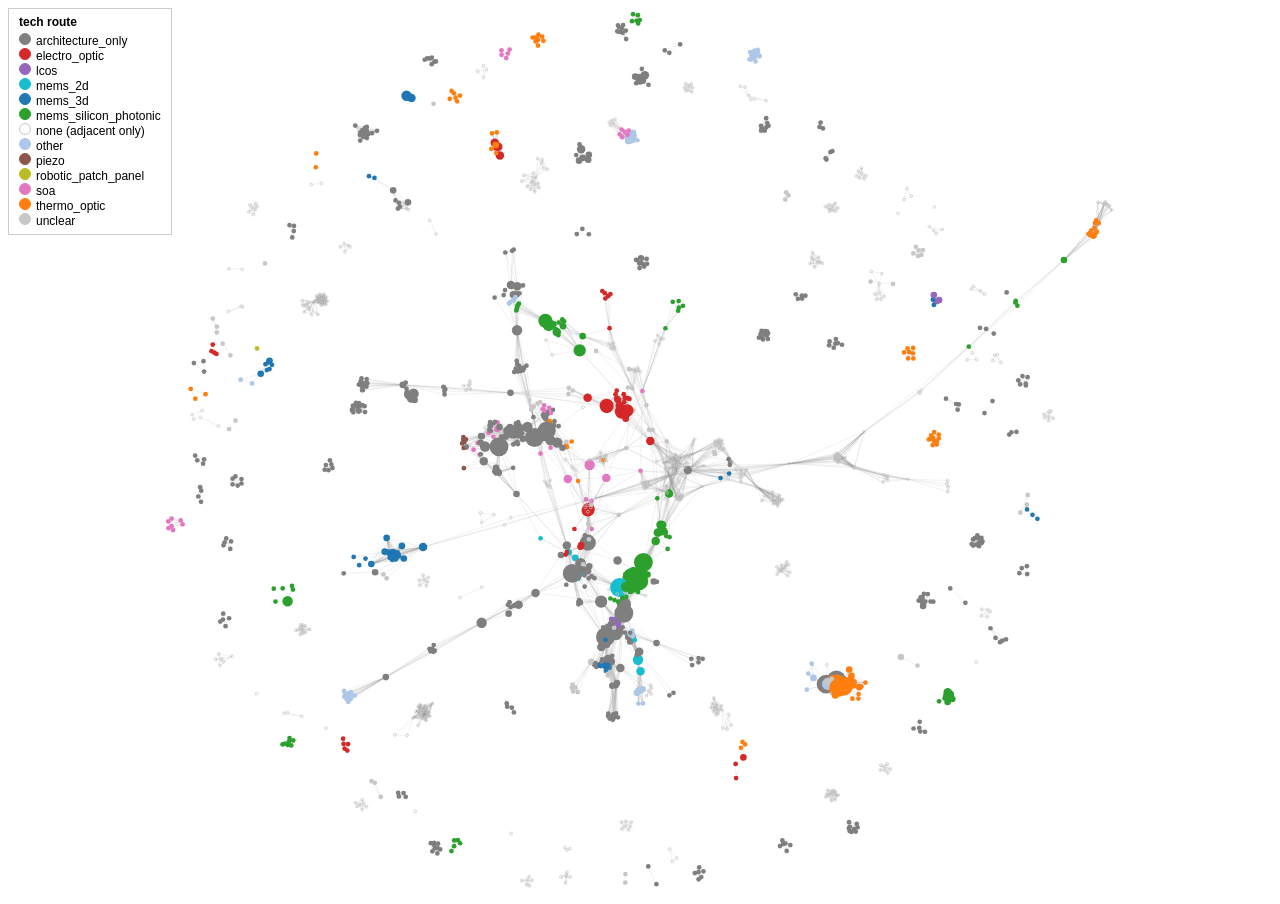
==== graphs/coauthor.html @ 81724172 "run1: full pipeline run, stages 0-8, as produced Includes the Gate C round 2 matrix whose category c" ====
<!doctype html><html><head><meta charset="utf-8"><title>OCS co-authorship network (extended set)</title><style>html,body{height:100%;margin:0;font-family:sans-serif}#legend{position:fixed;top:8px;left:8px;background:#fff;padding:6px 10px;border:1px solid #ccc;font-size:12px;max-height:90vh;overflow:auto;z-index:1}</style></head><body><div id="legend"><div style="font-weight:bold;margin-bottom:4px">tech route</div><div style="white-space:nowrap"><span style="display:inline-block;width:10px;height:10px;border-radius:50%;background:#7f7f7f;border:1.5px solid #7f7f7f;margin-right:5px"></span>architecture_only</div><div style="white-space:nowrap"><span style="display:inline-block;width:10px;height:10px;border-radius:50%;background:#d62728;border:1.5px solid #d62728;margin-right:5px"></span>electro_optic</div><div style="white-space:nowrap"><span style="display:inline-block;width:10px;height:10px;border-radius:50%;background:#9467bd;border:1.5px solid #9467bd;margin-right:5px"></span>lcos</div><div style="white-space:nowrap"><span style="display:inline-block;width:10px;height:10px;border-radius:50%;background:#17becf;border:1.5px solid #17becf;margin-right:5px"></span>mems_2d</div><div style="white-space:nowrap"><span style="display:inline-block;width:10px;height:10px;border-radius:50%;background:#1f77b4;border:1.5px solid #1f77b4;margin-right:5px"></span>mems_3d</div><div style="white-space:nowrap"><span style="display:inline-block;width:10px;height:10px;border-radius:50%;background:#2ca02c;border:1.5px solid #2ca02c;margin-right:5px"></span>mems_silicon_photonic</div><div style="white-space:nowrap"><span style="display:inline-block;width:10px;height:10px;border-radius:50%;border:1.5px solid #c7c7c7;background:none;margin-right:5px"></span>none (adjacent only)</div><div style="white-space:nowrap"><span style="display:inline-block;width:10px;height:10px;border-radius:50%;background:#aec7e8;border:1.5px solid #aec7e8;margin-right:5px"></span>other</div><div style="white-space:nowrap"><span style="display:inline-block;width:10px;height:10px;border-radius:50%;background:#8c564b;border:1.5px solid #8c564b;margin-right:5px"></span>piezo</div><div style="white-space:nowrap"><span style="display:inline-block;width:10px;height:10px;border-radius:50%;background:#bcbd22;border:1.5px solid #bcbd22;margin-right:5px"></span>robotic_patch_panel</div><div style="white-space:nowrap"><span style="display:inline-block;width:10px;height:10px;border-radius:50%;background:#e377c2;border:1.5px solid #e377c2;margin-right:5px"></span>soa</div><div style="white-space:nowrap"><span style="display:inline-block;width:10px;height:10px;border-radius:50%;background:#ff7f0e;border:1.5px solid #ff7f0e;margin-right:5px"></span>thermo_optic</div><div style="white-space:nowrap"><span style="display:inline-block;width:10px;height:10px;border-radius:50%;background:#c7c7c7;border:1.5px solid #c7c7c7;margin-right:5px"></span>unclear</div></div><div style="height:100%;width:100%"><svg xmlns="http://www.w3.org/2000/svg" viewBox="0 0 2060.0 1908.0" width="100%" height="100%" preserveAspectRatio="xMidYMid meet"><style>.n-mems_3d{fill:#1f77b4}.h-mems_3d{fill:none;stroke:#1f77b4;stroke-width:1.5}.n-mems_2d{fill:#17becf}.h-mems_2d{fill:none;stroke:#17becf;stroke-width:1.5}.n-mems_silicon_photonic{fill:#2ca02c}.h-mems_silicon_photonic{fill:none;stroke:#2ca02c;stroke-width:1.5}.n-lcos{fill:#9467bd}.h-lcos{fill:none;stroke:#9467bd;stroke-width:1.5}.n-piezo{fill:#8c564b}.h-piezo{fill:none;stroke:#8c564b;stroke-width:1.5}.n-thermo_optic{fill:#ff7f0e}.h-thermo_optic{fill:none;stroke:#ff7f0e;stroke-width:1.5}.n-electro_optic{fill:#d62728}.h-electro_optic{fill:none;stroke:#d62728;stroke-width:1.5}.n-soa{fill:#e377c2}.h-soa{fill:none;stroke:#e377c2;stroke-width:1.5}.n-robotic_patch_panel{fill:#bcbd22}.h-robotic_patch_panel{fill:none;stroke:#bcbd22;stroke-width:1.5}.n-architecture_only{fill:#7f7f7f}.h-architecture_only{fill:none;stroke:#7f7f7f;stroke-width:1.5}.n-other{fill:#aec7e8}.h-other{fill:none;stroke:#aec7e8;stroke-width:1.5}.n-unclear{fill:#c7c7c7}.h-unclear{fill:none;stroke:#c7c7c7;stroke-width:1.5}.n-none{fill:#c7c7c7}.h-none{fill:none;stroke:#c7c7c7;stroke-width:1.5} circle:hover{stroke:#000;stroke-width:1.5}</style><path d="M1012.9,1224.1L1027.7,1231.6M1012.9,1224.1L1017.6,1222.6M1012.9,1224.1L986.7,1245.5M1012.9,1224.1L1008.2,1222.6M1012.9,1224.1L1037.2,1192.1M1012.9,1224.1L1031.1,1214.9M1012.9,1224.1L1009.6,1253.0M1012.9,1224.1L995.8,1300.1M1012.9,1224.1L1026.0,1228.1M1012.9,1224.1L1020.5,1231.9M1012.9,1224.1L1022.0,1236.9M1012.9,1224.1L1063.3,1146.9M1012.9,1224.1L1038.6,1237.0M1012.9,1224.1L996.0,1281.8M1012.9,1224.1L1031.3,1235.8M1012.9,1224.1L1030.4,1225.5M1012.9,1224.1L1045.9,1217.8M1012.9,1224.1L1033.3,1219.5M1012.9,1224.1L1015.3,1206.7M1012.9,1224.1L1034.6,1222.3M1017.6,1222.6L1027.7,1231.6M1017.6,1222.6L986.7,1245.5M1017.6,1222.6L1008.2,1222.6M1017.6,1222.6L1037.2,1192.1M1017.6,1222.6L1031.1,1214.9M1017.6,1222.6L1009.6,1253.0M1017.6,1222.6L995.8,1300.1M1017.6,1222.6L1026.0,1228.1M1017.6,1222.6L1020.5,1231.9M1017.6,1222.6L1022.0,1236.9M1017.6,1222.6L1063.3,1146.9M1017.6,1222.6L1038.6,1237.0M1017.6,1222.6L996.0,1281.8M1017.6,1222.6L1031.3,1235.8M1017.6,1222.6L1030.4,1225.5M1017.6,1222.6L1041.3,1215.0M1017.6,1222.6L1016.5,1239.7M1017.6,1222.6L1033.3,1219.5M1017.6,1222.6L1024.6,1229.8M1017.6,1222.6L1034.6,1222.3M1017.6,1222.6L1000.7,1243.9M1017.6,1222.6L1026.0,1255.0M1017.6,1222.6L1045.9,1217.8M1017.6,1222.6L999.0,1217.5M1017.6,1222.6L1015.3,1206.7M1008.2,1222.6L1027.7,1231.6M1008.2,1222.6L986.7,1245.5M1027.7,1231.6L986.7,1245.5M1027.7,1231.6L1037.2,1192.1M1027.7,1231.6L1031.1,1214.9M1027.7,1231.6L995.8,1300.1M1027.7,1231.6L1026.0,1228.1M1027.7,1231.6L1020.5,1231.9M1027.7,1231.6L1022.0,1236.9M1027.7,1231.6L1063.3,1146.9M1027.7,1231.6L1038.6,1237.0M1027.7,1231.6L996.0,1281.8M1027.7,1231.6L1031.3,1235.8M1027.7,1231.6L1030.4,1225.5M1027.7,1231.6L1033.3,1219.5M1027.7,1231.6L1024.6,1229.8M1027.7,1231.6L1016.5,1239.7M1027.7,1231.6L1034.6,1222.3M1027.7,1231.6L1000.7,1243.9M1027.7,1231.6L1045.9,1217.8M1027.7,1231.6L999.0,1217.5M1027.7,1231.6L1015.3,1206.7M986.7,1245.5L913.6,1207.8M986.7,1245.5L904.6,1218.5M986.7,1245.5L892.8,1182.3M986.7,1245.5L908.3,1203.4M986.7,1245.5L905.6,1205.5M986.7,1245.5L903.9,1198.9M986.7,1245.5L902.3,1213.9M986.7,1245.5L898.9,1227.5M986.7,1245.5L910.0,1215.7M986.7,1245.5L906.8,1211.4M986.7,1245.5L905.4,1214.1M986.7,1245.5L908.7,1208.5M986.7,1245.5L878.7,1170.8M986.7,1245.5L914.2,1212.2M986.7,1245.5L1037.2,1192.1M986.7,1245.5L1031.1,1214.9M986.7,1245.5L1009.6,1253.0M986.7,1245.5L964.1,1249.4M986.7,1245.5L1000.8,1257.3M986.7,1245.5L1001.0,1255.2M986.7,1245.5L996.4,1253.8M986.7,1245.5L995.4,1243.0M986.7,1245.5L977.7,1320.5M986.7,1245.5L926.6,1403.1M986.7,1245.5L998.2,1256.4M986.7,1245.5L1042.0,1262.8M986.7,1245.5L995.8,1300.1M986.7,1245.5L1026.0,1228.1M986.7,1245.5L1020.5,1231.9M986.7,1245.5L1022.0,1236.9M986.7,1245.5L1063.3,1146.9M986.7,1245.5L1038.6,1237.0M986.7,1245.5L996.0,1281.8M986.7,1245.5L1031.3,1235.8M986.7,1245.5L1025.7,1398.6M986.7,1245.5L1031.1,1422.9M986.7,1245.5L1019.2,1356.9M986.7,1245.5L1030.4,1225.5M986.7,1245.5L1041.3,1215.0M986.7,1245.5L1016.5,1239.7M986.7,1245.5L1033.3,1219.5M986.7,1245.5L1024.6,1229.8M986.7,1245.5L1034.6,1222.3M986.7,1245.5L1000.7,1243.9M986.7,1245.5L1026.0,1255.0M986.7,1245.5L1045.9,1217.8M986.7,1245.5L999.0,1217.5M986.7,1245.5L1015.3,1206.7M986.7,1245.5L982.0,1259.0M986.7,1245.5L1001.0,1265.5M986.7,1245.5L992.5,1267.7M986.7,1245.5L983.7,1275.6M986.7,1245.5L967.2,1268.8M986.7,1245.5L975.8,1272.2M694.8,1244.9L648.2,1267.1M186.9,571.0L158.4,570.1M919.0,843.4L980.7,828.3M919.0,843.4L986.9,860.0M919.0,843.4L978.0,835.8M919.0,843.4L981.4,845.3M919.0,843.4L959.2,860.4M919.0,843.4L991.6,872.9M919.0,843.4L983.6,848.1M919.0,843.4L959.6,862.7M919.0,843.4L887.5,828.1M919.0,843.4L879.0,822.1M919.0,843.4L878.3,835.1M919.0,843.4L755.4,832.8M959.2,860.4L980.7,828.3M959.2,860.4L986.9,860.0M959.2,860.4L978.0,835.8M959.2,860.4L981.4,845.3M959.2,860.4L991.6,872.9M959.2,860.4L983.6,848.1M959.2,860.4L959.6,862.7M959.2,860.4L887.5,828.1M959.2,860.4L879.0,822.1M959.2,860.4L878.3,835.1M959.2,860.4L755.4,832.8M959.2,860.4L1003.3,869.9M959.2,860.4L1014.6,870.8M959.2,860.4L992.1,873.2M959.2,860.4L1051.9,935.1M959.2,860.4L999.8,887.7M959.2,860.4L998.0,881.1M959.2,860.4L1001.6,874.2M959.2,860.4L1000.0,862.9M959.2,860.4L1004.3,844.1M959.2,860.4L996.5,852.7M959.2,860.4L995.5,835.7M959.2,860.4L1001.5,843.6M959.2,860.4L997.5,843.6M959.2,860.4L1007.6,845.7M986.9,860.0L980.7,828.3M986.9,860.0L978.0,835.8M986.9,860.0L981.4,845.3M986.9,860.0L991.6,872.9M986.9,860.0L983.6,848.1M986.9,860.0L959.6,862.7M986.9,860.0L1003.3,869.9M986.9,860.0L1014.6,870.8M986.9,860.0L992.1,873.2M986.9,860.0L1051.9,935.1M986.9,860.0L999.8,887.7M986.9,860.0L998.0,881.1M986.9,860.0L1001.6,874.2M986.9,860.0L1004.3,844.1M986.9,860.0L996.5,852.7M986.9,860.0L995.5,835.7M986.9,860.0L1001.5,843.6M986.9,860.0L997.5,843.6M986.9,860.0L1007.6,845.7M981.4,845.3L980.7,828.3M981.4,845.3L978.0,835.8M981.4,845.3L991.6,872.9M981.4,845.3L983.6,848.1M981.4,845.3L959.6,862.7M981.4,845.3L1004.3,844.1M981.4,845.3L1003.3,869.9M981.4,845.3L996.5,852.7M981.4,845.3L995.5,835.7M981.4,845.3L1001.5,843.6M981.4,845.3L997.5,843.6M981.4,845.3L1007.6,845.7M981.4,845.3L1001.6,874.2M983.6,848.1L980.7,828.3M983.6,848.1L978.0,835.8M983.6,848.1L991.6,872.9M983.6,848.1L959.6,862.7M983.6,848.1L1004.3,844.1M983.6,848.1L1003.3,869.9M983.6,848.1L996.5,852.7M983.6,848.1L995.5,835.7M983.6,848.1L1001.5,843.6M983.6,848.1L997.5,843.6M983.6,848.1L1007.6,845.7M983.6,848.1L1001.6,874.2M980.7,828.3L978.0,835.8M980.7,828.3L991.6,872.9M980.7,828.3L959.6,862.7M978.0,835.8L991.6,872.9M978.0,835.8L959.6,862.7M991.6,872.9L959.6,862.7M991.6,872.9L1003.3,869.9M991.6,872.9L1014.6,870.8M991.6,872.9L992.1,873.2M991.6,872.9L1051.9,935.1M991.6,872.9L999.8,887.7M991.6,872.9L998.0,881.1M991.6,872.9L1001.6,874.2M991.6,872.9L1000.0,862.9M991.6,872.9L1004.4,821.5M991.6,872.9L1004.3,844.1M991.6,872.9L996.5,852.7M991.6,872.9L995.5,835.7M991.6,872.9L1001.5,843.6M991.6,872.9L997.5,843.6M991.6,872.9L1007.6,845.7M959.6,862.7L887.5,828.1M959.6,862.7L879.0,822.1M959.6,862.7L878.3,835.1M959.6,862.7L755.4,832.8M959.6,862.7L1003.3,869.9M959.6,862.7L1014.6,870.8M959.6,862.7L992.1,873.2M959.6,862.7L1051.9,935.1M959.6,862.7L999.8,887.7M959.6,862.7L998.0,881.1M959.6,862.7L1001.6,874.2M959.6,862.7L1000.0,862.9M959.6,862.7L1004.3,844.1M959.6,862.7L996.5,852.7M959.6,862.7L995.5,835.7M959.6,862.7L1001.5,843.6M959.6,862.7L997.5,843.6M959.6,862.7L1007.6,845.7M584.1,467.1L597.7,496.2M906.8,1211.4L913.6,1207.8M906.8,1211.4L904.6,1218.5M906.8,1211.4L892.8,1182.3M906.8,1211.4L908.3,1203.4M906.8,1211.4L905.6,1205.5M906.8,1211.4L903.9,1198.9M906.8,1211.4L902.3,1213.9M906.8,1211.4L898.9,1227.5M906.8,1211.4L910.0,1215.7M906.8,1211.4L905.4,1214.1M906.8,1211.4L908.7,1208.5M906.8,1211.4L878.7,1170.8M906.8,1211.4L914.2,1212.2M892.8,1182.3L913.6,1207.8M892.8,1182.3L904.6,1218.5M892.8,1182.3L908.3,1203.4M892.8,1182.3L905.6,1205.5M892.8,1182.3L903.9,1198.9M892.8,1182.3L902.3,1213.9M892.8,1182.3L898.9,1227.5M892.8,1182.3L910.0,1215.7M892.8,1182.3L905.4,1214.1M892.8,1182.3L908.7,1208.5M892.8,1182.3L878.7,1170.8M892.8,1182.3L914.2,1212.2M892.8,1182.3L768.2,1047.4M892.8,1182.3L819.2,1141.2M902.3,1213.9L913.6,1207.8M902.3,1213.9L904.6,1218.5M902.3,1213.9L908.3,1203.4M902.3,1213.9L905.6,1205.5M902.3,1213.9L903.9,1198.9M902.3,1213.9L898.9,1227.5M902.3,1213.9L910.0,1215.7M902.3,1213.9L905.4,1214.1M902.3,1213.9L908.7,1208.5M902.3,1213.9L878.7,1170.8M902.3,1213.9L914.2,1212.2M878.7,1170.8L913.6,1207.8M878.7,1170.8L904.6,1218.5M878.7,1170.8L908.3,1203.4M878.7,1170.8L905.6,1205.5M878.7,1170.8L903.9,1198.9M878.7,1170.8L898.9,1227.5M878.7,1170.8L910.0,1215.7M878.7,1170.8L905.4,1214.1M878.7,1170.8L908.7,1208.5M878.7,1170.8L914.2,1212.2M878.7,1170.8L768.2,1047.4M878.7,1170.8L819.2,1141.2M905.4,1214.1L913.6,1207.8M905.4,1214.1L904.6,1218.5M905.4,1214.1L908.3,1203.4M905.4,1214.1L905.6,1205.5M905.4,1214.1L903.9,1198.9M905.4,1214.1L898.9,1227.5M905.4,1214.1L910.0,1215.7M905.4,1214.1L908.7,1208.5M905.4,1214.1L914.2,1212.2M908.7,1208.5L913.6,1207.8M908.7,1208.5L904.6,1218.5M908.7,1208.5L908.3,1203.4M908.7,1208.5L905.6,1205.5M908.7,1208.5L903.9,1198.9M908.7,1208.5L898.9,1227.5M908.7,1208.5L910.0,1215.7M908.7,1208.5L914.2,1212.2M905.6,1205.5L913.6,1207.8M905.6,1205.5L904.6,1218.5M905.6,1205.5L908.3,1203.4M905.6,1205.5L903.9,1198.9M905.6,1205.5L898.9,1227.5M905.6,1205.5L910.0,1215.7M905.6,1205.5L914.2,1212.2M908.3,1203.4L913.6,1207.8M908.3,1203.4L904.6,1218.5M908.3,1203.4L903.9,1198.9M908.3,1203.4L898.9,1227.5M908.3,1203.4L910.0,1215.7M908.3,1203.4L914.2,1212.2M904.6,1218.5L913.6,1207.8M904.6,1218.5L903.9,1198.9M904.6,1218.5L898.9,1227.5M904.6,1218.5L910.0,1215.7M904.6,1218.5L914.2,1212.2M898.9,1227.5L913.6,1207.8M898.9,1227.5L903.9,1198.9M898.9,1227.5L910.0,1215.7M898.9,1227.5L914.2,1212.2M910.0,1215.7L913.6,1207.8M910.0,1215.7L903.9,1198.9M910.0,1215.7L914.2,1212.2M913.6,1207.8L903.9,1198.9M913.6,1207.8L914.2,1212.2M903.9,1198.9L914.2,1212.2M1074.4,718.8L1035.1,828.9M1074.4,718.8L1079.6,718.0M1074.4,718.8L1061.5,723.3M1074.4,718.8L1070.1,729.7M1074.4,718.8L1083.9,695.9M1074.4,718.8L1067.3,710.4M1074.4,718.8L1074.2,717.0M1070.1,729.7L1035.1,828.9M1070.1,729.7L1079.6,718.0M1070.1,729.7L1061.5,723.3M1070.1,729.7L1083.9,695.9M1070.1,729.7L1067.3,710.4M1070.1,729.7L1074.2,717.0M1074.2,717.0L1035.1,828.9M1074.2,717.0L1079.6,718.0M1074.2,717.0L1061.5,723.3M1074.2,717.0L1083.9,695.9M1074.2,717.0L1067.3,710.4M1083.9,695.9L1035.1,828.9M1083.9,695.9L1079.6,718.0M1083.9,695.9L1061.5,723.3M1083.9,695.9L1067.3,710.4M1083.9,695.9L1112.5,652.0M1083.9,695.9L1099.4,639.9M1083.9,695.9L1121.1,648.3M1083.9,695.9L1112.0,638.1M1083.9,695.9L1110.8,658.7M1061.5,723.3L1035.1,828.9M1061.5,723.3L1079.6,718.0M1061.5,723.3L1067.3,710.4M1035.1,828.9L1079.6,718.0M1035.1,828.9L1067.3,710.4M1035.1,828.9L958.5,1013.1M1035.1,828.9L1031.2,998.2M1035.1,828.9L923.2,985.8M1079.6,718.0L1067.3,710.4M1037.2,1192.1L1031.1,1214.9M1037.2,1192.1L1009.6,1253.0M1037.2,1192.1L995.8,1300.1M1037.2,1192.1L1026.0,1228.1M1037.2,1192.1L1020.5,1231.9M1037.2,1192.1L1022.0,1236.9M1037.2,1192.1L1063.3,1146.9M1037.2,1192.1L1038.6,1237.0M1037.2,1192.1L996.0,1281.8M1037.2,1192.1L1031.3,1235.8M1037.2,1192.1L1030.4,1225.5M1037.2,1192.1L1088.6,1163.8M1037.2,1192.1L1060.5,1149.4M1037.2,1192.1L1067.8,1128.7M1037.2,1192.1L1077.1,1113.1M1037.2,1192.1L1073.5,1112.7M1037.2,1192.1L1091.5,1046.0M1037.2,1192.1L1066.7,1056.4M1037.2,1192.1L1076.3,1126.4M1037.2,1192.1L1045.9,1217.8M1037.2,1192.1L1033.3,1219.5M1037.2,1192.1L1015.3,1206.7M1037.2,1192.1L1034.6,1222.3M1037.2,1192.1L1080.7,1125.5M1037.2,1192.1L1084.9,1127.8M1037.2,1192.1L1071.3,1131.7M1037.2,1192.1L1092.8,1138.6M1037.2,1192.1L1085.6,1136.4M902.1,742.7L1017.9,868.5M902.1,742.7L1131.4,996.6M902.1,742.7L843.9,752.5M902.1,742.7L830.7,721.0M902.1,742.7L856.8,710.7M902.1,742.7L846.3,687.4M902.1,742.7L829.4,679.9M902.1,742.7L827.5,687.9M902.1,742.7L836.5,689.0M902.1,742.7L853.5,703.8M902.1,742.7L832.2,676.5M902.1,742.7L908.5,712.6M902.1,742.7L867.0,691.7M902.1,742.7L851.2,697.6M902.1,742.7L866.5,680.1M902.1,742.7L865.3,677.1M902.1,742.7L869.0,681.2M902.1,742.7L857.6,683.7M902.1,742.7L864.5,689.6M1017.9,868.5L1131.4,996.6M1131.4,996.6L1218.9,1004.0M1131.4,996.6L1200.7,1013.6M1131.4,996.6L1199.3,949.1M1131.4,996.6L1189.0,962.9M1131.4,996.6L1187.5,958.6M1131.4,996.6L1205.8,952.8M1131.4,996.6L1192.2,943.1M1131.4,996.6L1220.5,985.4M1131.4,996.6L1221.6,980.6M1131.4,996.6L1217.9,973.5M1131.4,996.6L1107.9,1058.4M1131.4,996.6L1098.0,1032.7M1131.4,996.6L1162.1,1031.4M1131.4,996.6L1085.5,994.5M1131.4,996.6L1111.7,1057.3M1131.4,996.6L1120.4,1052.8M1131.4,996.6L1107.9,1054.3M1131.4,996.6L1118.4,1051.3M1131.4,996.6L1106.6,1052.3M1131.4,996.6L1116.3,1059.7M1131.4,996.6L1063.3,1146.9M1131.4,996.6L1077.6,1040.4M1131.4,996.6L1087.1,993.3M1131.4,996.6L1118.1,1057.1M1131.4,996.6L1111.6,1059.5M1131.4,996.6L1108.1,1054.2M1131.4,996.6L1243.0,1013.1M1131.4,996.6L1233.2,995.3M1131.4,996.6L1244.6,998.3M1131.4,996.6L1345.8,983.1M1131.4,996.6L1245.6,1007.6M1131.4,996.6L1242.9,1003.6M1131.4,996.6L1198.7,940.3M1131.4,996.6L1204.6,940.8M1131.4,996.6L1201.3,945.0M1131.4,996.6L1189.1,941.7M1131.4,996.6L1224.9,977.9M1131.4,996.6L1204.0,933.5M1131.4,996.6L1141.4,962.4M1131.4,996.6L1196.3,935.0M1131.4,996.6L1191.5,934.6M1131.4,996.6L1198.0,931.2M1131.4,996.6L1190.0,936.3M1131.4,996.6L1194.1,943.3M1131.4,996.6L1200.5,942.3M1131.4,996.6L1188.7,937.1M1131.4,996.6L1250.7,1005.3M1131.4,996.6L1276.2,1030.5M1131.4,996.6L1278.9,1033.7M1131.4,996.6L1254.1,997.8M1131.4,996.6L1256.4,995.4M1131.4,996.6L1243.3,1021.3M1131.4,996.6L1275.6,1031.6M1131.4,996.6L1245.2,995.5M1131.4,996.6L1086.5,1031.7M1131.4,996.6L985.3,1091.5M1131.4,996.6L1083.1,1057.7M1131.4,996.6L1087.2,1044.9M1131.4,996.6L1091.5,1046.0M1131.4,996.6L1084.8,1038.7M253.6,1247.9L282.9,1274.7M282.9,1274.7L272.5,1247.3M282.9,1274.7L294.3,1249.9M282.9,1274.7L292.2,1242.2M282.9,1274.7L257.3,1275.3M862.5,1176.7L886.3,1215.6M862.5,1176.7L894.4,1210.9M862.5,1176.7L903.9,1159.1M862.5,1176.7L904.1,1194.1M862.5,1176.7L872.5,1175.7M862.5,1176.7L905.3,1155.4M862.5,1176.7L874.9,1170.4M894.4,1210.9L886.3,1215.6M886.3,1215.6L903.9,1159.1M886.3,1215.6L904.1,1194.1M886.3,1215.6L872.5,1175.7M886.3,1215.6L905.3,1155.4M886.3,1215.6L874.9,1170.4M886.3,1215.6L921.3,1226.0M886.3,1215.6L933.3,1225.7M886.3,1215.6L912.7,1243.6M886.3,1215.6L927.3,1221.4M886.3,1215.6L920.2,1110.2M886.3,1215.6L985.3,1091.5M886.3,1215.6L921.7,1143.4M886.3,1215.6L922.0,1113.9M886.3,1215.6L919.3,1150.4M886.3,1215.6L917.9,1209.2M886.3,1215.6L947.6,1275.3M886.3,1215.6L909.5,1196.2M886.3,1215.6L922.4,1200.4M886.3,1215.6L908.5,1208.6M886.3,1215.6L904.0,1208.7M886.3,1215.6L912.2,1219.7M886.3,1215.6L900.8,1224.1M886.3,1215.6L910.1,1208.0M886.3,1215.6L808.5,1257.1M886.3,1215.6L772.7,1281.9M886.3,1215.6L694.3,1320.3M886.3,1215.6L901.0,1272.0M886.3,1215.6L899.4,1281.1M886.3,1215.6L899.4,1275.7M886.3,1215.6L956.7,1350.5M886.3,1215.6L874.8,1156.7M886.3,1215.6L904.7,1278.3M886.3,1215.6L904.2,1275.4M886.3,1215.6L873.7,1239.7M1566.5,601.9L1518.8,596.9M1852.0,1049.3L1836.4,1086.8M1852.0,1049.3L1850.1,1069.8M1836.4,1086.8L1850.1,1069.8M411.1,1577.4L403.7,1587.0M411.1,1577.4L409.5,1591.1M411.1,1577.4L400.5,1566.0M411.1,1577.4L401.6,1577.2M403.7,1587.0L409.5,1591.1M403.7,1587.0L400.5,1566.0M403.7,1587.0L401.6,1577.2M409.5,1591.1L400.5,1566.0M409.5,1591.1L401.6,1577.2M400.5,1566.0L401.6,1577.2M741.0,625.6L743.9,614.9M741.0,625.6L721.7,630.9M741.0,625.6L769.3,700.2M743.9,614.9L721.7,630.9M743.9,614.9L769.3,700.2M721.7,630.9L769.3,700.2M769.3,700.2L769.8,606.9M769.3,700.2L756.4,604.2M769.3,700.2L770.2,623.1M769.3,700.2L760.5,624.9M769.3,700.2L762.1,624.0M769.3,700.2L774.5,621.8M769.3,700.2L768.1,624.3M769.3,700.2L765.5,607.9M769.3,700.2L781.9,605.2M769.3,700.2L777.2,783.3M769.3,700.2L768.6,765.1M769.3,700.2L783.8,780.1M769.3,700.2L771.0,787.7M769.3,700.2L804.0,884.4M769.3,700.2L763.4,788.5M769.3,700.2L782.5,784.5M769.3,700.2L774.4,785.4M769.3,700.2L766.5,781.6M769.3,700.2L774.1,776.4M769.3,700.2L789.3,775.2M769.3,700.2L782.2,782.1M769.3,700.2L782.7,780.0M769.3,700.2L777.6,786.4M769.3,700.2L769.8,772.4M1009.6,1253.0L964.1,1249.4M1009.6,1253.0L1000.8,1257.3M1009.6,1253.0L1001.0,1255.2M1009.6,1253.0L996.4,1253.8M1009.6,1253.0L995.4,1243.0M1009.6,1253.0L998.2,1256.4M1009.6,1253.0L1042.0,1262.8M1200.7,1013.6L1218.9,1004.0M878.3,835.1L887.5,828.1M878.3,835.1L879.0,822.1M878.3,835.1L755.4,832.8M755.4,832.8L887.5,828.1M755.4,832.8L879.0,822.1M755.4,832.8L613.2,820.4M755.4,832.8L615.7,836.3M755.4,832.8L615.4,829.0M755.4,832.8L617.1,825.0M755.4,832.8L527.1,816.0M755.4,832.8L614.4,821.2M879.0,822.1L887.5,828.1M1493.5,1471.3L1493.1,1480.9M1493.5,1471.3L1461.3,1454.9M1493.5,1471.3L1494.7,1456.8M1493.5,1471.3L1460.0,1448.1M1493.5,1471.3L1480.3,1481.3M1493.1,1480.9L1461.3,1454.9M1493.1,1480.9L1494.7,1456.8M1493.1,1480.9L1460.0,1448.1M1493.1,1480.9L1480.3,1481.3M1460.0,1448.1L1461.3,1454.9M1460.0,1448.1L1494.7,1456.8M1460.0,1448.1L1480.3,1481.3M1460.0,1448.1L1480.7,1446.3M1460.0,1448.1L1458.9,1449.1M1460.0,1448.1L1466.8,1446.7M1460.0,1448.1L1473.5,1419.3M1460.0,1448.1L1476.6,1440.2M1460.0,1448.1L1451.7,1454.2M1460.0,1448.1L1446.4,1441.4M1460.0,1448.1L1481.7,1453.1M1460.0,1448.1L1478.2,1432.6M1460.0,1448.1L1482.8,1446.3M1460.0,1448.1L1499.5,1455.6M1460.0,1448.1L1480.7,1445.5M1460.0,1448.1L1442.7,1450.7M1460.0,1448.1L1447.0,1446.7M1460.0,1448.1L1437.2,1470.2M1460.0,1448.1L1450.1,1458.3M1460.0,1448.1L1453.4,1465.7M1460.0,1448.1L1440.1,1468.2M1460.0,1448.1L1449.4,1442.8M1460.0,1448.1L1458.7,1438.2M1460.0,1448.1L1444.7,1464.7M1460.0,1448.1L1448.0,1439.2M1460.0,1448.1L1445.0,1455.5M1460.0,1448.1L1443.7,1457.9M1461.3,1454.9L1494.7,1456.8M1461.3,1454.9L1480.3,1481.3M1461.3,1454.9L1508.0,1447.0M1461.3,1454.9L1480.7,1446.3M1461.3,1454.9L1466.8,1446.7M1461.3,1454.9L1473.5,1419.3M1461.3,1454.9L1476.6,1440.2M1461.3,1454.9L1481.7,1453.1M1461.3,1454.9L1478.2,1432.6M1461.3,1454.9L1482.8,1446.3M1461.3,1454.9L1480.7,1445.5M1461.3,1454.9L1458.9,1449.1M1461.3,1454.9L1451.7,1454.2M1461.3,1454.9L1446.4,1441.4M1461.3,1454.9L1499.5,1455.6M1461.3,1454.9L1442.7,1450.7M1461.3,1454.9L1447.0,1446.7M1461.3,1454.9L1427.5,1445.4M1461.3,1454.9L1424.7,1450.4M1461.3,1454.9L1428.6,1450.0M1461.3,1454.9L1436.4,1439.4M1461.3,1454.9L1437.2,1470.2M1461.3,1454.9L1450.1,1458.3M1461.3,1454.9L1453.4,1465.7M1461.3,1454.9L1440.1,1468.2M1461.3,1454.9L1449.4,1442.8M1461.3,1454.9L1458.7,1438.2M1461.3,1454.9L1444.7,1464.7M1461.3,1454.9L1448.0,1439.2M1461.3,1454.9L1445.0,1455.5M1461.3,1454.9L1443.7,1457.9M1480.3,1481.3L1494.7,1456.8M1494.7,1456.8L1508.0,1447.0M1494.7,1456.8L1480.7,1446.3M1494.7,1456.8L1466.8,1446.7M1494.7,1456.8L1473.5,1419.3M1494.7,1456.8L1476.6,1440.2M1494.7,1456.8L1481.7,1453.1M1494.7,1456.8L1478.2,1432.6M1494.7,1456.8L1482.8,1446.3M1494.7,1456.8L1480.7,1445.5M964.1,1249.4L1000.8,1257.3M964.1,1249.4L1001.0,1255.2M964.1,1249.4L996.4,1253.8M964.1,1249.4L995.4,1243.0M996.4,1253.8L1000.8,1257.3M996.4,1253.8L1001.0,1255.2M996.4,1253.8L995.4,1243.0M996.4,1253.8L998.2,1256.4M996.4,1253.8L1042.0,1262.8M1000.8,1257.3L1001.0,1255.2M1000.8,1257.3L995.4,1243.0M995.4,1243.0L1001.0,1255.2M995.4,1243.0L998.2,1256.4M995.4,1243.0L1042.0,1262.8M1001.0,1255.2L998.2,1256.4M1001.0,1255.2L1042.0,1262.8M755.6,907.9L708.7,917.8M755.6,907.9L728.0,909.2M755.6,907.9L728.1,895.6M755.6,907.9L719.1,925.9M755.6,907.9L754.4,905.1M755.6,907.9L773.9,900.6M755.6,907.9L776.2,915.2M755.6,907.9L776.0,910.6M755.6,907.9L782.1,906.2M755.6,907.9L771.9,894.8M755.6,907.9L770.9,904.5M755.6,907.9L769.2,912.7M755.6,907.9L768.7,899.9M755.6,907.9L769.1,907.6M755.6,907.9L763.9,920.7M755.6,907.9L750.9,913.8M755.6,907.9L767.0,897.6M755.6,907.9L773.9,906.9M755.6,907.9L780.5,908.5M755.6,907.9L773.0,922.7M755.6,907.9L806.4,927.5M755.6,907.9L779.3,904.8M755.6,907.9L780.2,918.9M755.6,907.9L759.0,920.5M755.6,907.9L776.7,904.2M755.6,907.9L764.7,910.7M755.6,907.9L769.7,918.2M755.6,907.9L766.3,903.7M708.7,917.8L728.0,909.2M708.7,917.8L728.1,895.6M708.7,917.8L719.1,925.9M708.7,917.8L754.4,905.1M754.4,905.1L728.0,909.2M754.4,905.1L728.1,895.6M754.4,905.1L719.1,925.9M754.4,905.1L773.9,900.6M754.4,905.1L776.2,915.2M754.4,905.1L776.0,910.6M754.4,905.1L782.1,906.2M754.4,905.1L771.9,894.8M754.4,905.1L770.9,904.5M754.4,905.1L769.2,912.7M754.4,905.1L768.7,899.9M754.4,905.1L769.1,907.6M754.4,905.1L763.9,920.7M754.4,905.1L750.9,913.8M754.4,905.1L767.0,897.6M754.4,905.1L773.9,906.9M754.4,905.1L780.5,908.5M754.4,905.1L773.0,922.7M754.4,905.1L806.4,927.5M754.4,905.1L779.3,904.8M754.4,905.1L780.2,918.9M754.4,905.1L759.0,920.5M754.4,905.1L776.7,904.2M754.4,905.1L764.7,910.7M754.4,905.1L769.7,918.2M754.4,905.1L766.3,903.7M719.1,925.9L728.0,909.2M719.1,925.9L728.1,895.6M728.0,909.2L728.1,895.6M919.3,1150.4L920.3,1081.6M919.3,1150.4L921.0,1078.9M919.3,1150.4L958.5,1013.1M919.3,1150.4L919.1,1082.1M919.3,1150.4L926.9,1069.9M919.3,1150.4L877.0,1015.5M919.3,1150.4L891.0,1121.5M919.3,1150.4L927.7,1121.5M919.3,1150.4L904.1,1194.1M919.3,1150.4L917.9,1209.2M919.3,1150.4L947.6,1275.3M919.3,1150.4L909.5,1196.2M919.3,1150.4L922.4,1200.4M919.3,1150.4L908.5,1208.6M919.3,1150.4L904.0,1208.7M919.3,1150.4L912.2,1219.7M919.3,1150.4L900.8,1224.1M919.3,1150.4L910.1,1208.0M877.0,1015.5L920.3,1081.6M877.0,1015.5L921.0,1078.9M877.0,1015.5L958.5,1013.1M877.0,1015.5L919.1,1082.1M877.0,1015.5L926.9,1069.9M877.0,1015.5L923.2,985.8M877.0,1015.5L952.3,975.2M877.0,1015.5L840.5,949.2M877.0,1015.5L854.7,938.4M877.0,1015.5L832.3,912.5M877.0,1015.5L806.4,927.5M877.0,1015.5L840.5,933.7M958.5,1013.1L920.3,1081.6M958.5,1013.1L921.0,1078.9M958.5,1013.1L919.1,1082.1M958.5,1013.1L926.9,1069.9M958.5,1013.1L1031.2,998.2M958.5,1013.1L923.2,985.8M958.5,1013.1L952.3,975.2M919.1,1082.1L920.3,1081.6M919.1,1082.1L921.0,1078.9M919.1,1082.1L926.9,1069.9M919.1,1082.1L891.0,1121.5M919.1,1082.1L915.5,1058.7M919.1,1082.1L923.2,985.8M919.1,1082.1L927.0,1061.9M919.1,1082.1L927.7,1121.5M920.3,1081.6L921.0,1078.9M920.3,1081.6L926.9,1069.9M920.3,1081.6L891.0,1121.5M920.3,1081.6L915.5,1058.7M920.3,1081.6L923.2,985.8M920.3,1081.6L927.0,1061.9M920.3,1081.6L927.7,1121.5M921.0,1078.9L926.9,1069.9M921.0,1078.9L891.0,1121.5M921.0,1078.9L915.5,1058.7M921.0,1078.9L923.2,985.8M921.0,1078.9L927.0,1061.9M921.0,1078.9L927.7,1121.5M1031.2,998.2L923.2,985.8M1031.2,998.2L1107.6,1000.8M1031.2,998.2L1033.3,1022.9M1031.2,998.2L1049.0,1028.1M1031.2,998.2L1105.8,1004.8M1031.2,998.2L1077.6,1040.4M1031.2,998.2L936.4,1056.1M1031.2,998.2L1036.6,1032.0M1031.2,998.2L1044.8,1034.0M1031.2,998.2L1040.1,1036.7M1031.2,998.2L1037.4,1027.5M1031.2,998.2L1038.5,1024.6M1031.2,998.2L1042.3,1032.2M1031.2,998.2L1041.8,1020.4M1031.2,998.2L1048.9,1021.8M923.2,985.8L952.3,975.2M923.2,985.8L915.5,1058.7M923.2,985.8L927.0,1061.9M923.2,985.8L854.7,938.4M923.2,985.8L806.4,927.5M923.2,985.8L874.0,936.9M923.2,985.8L865.8,949.3M1028.1,1464.9L1026.5,1464.4M1028.1,1464.9L1035.5,1461.2M1028.1,1464.9L1025.7,1398.6M1028.1,1464.9L1030.3,1461.6M1028.1,1464.9L1031.1,1422.9M1028.1,1464.9L1023.4,1468.6M1028.1,1464.9L1026.7,1491.4M1028.1,1464.9L1036.3,1491.3M1025.7,1398.6L1026.5,1464.4M1025.7,1398.6L1035.5,1461.2M1025.7,1398.6L1030.3,1461.6M1025.7,1398.6L1031.1,1422.9M1025.7,1398.6L1023.4,1468.6M1025.7,1398.6L1026.7,1491.4M1025.7,1398.6L1036.3,1491.3M1025.7,1398.6L1012.0,1339.7M1025.7,1398.6L1006.7,1342.5M1025.7,1398.6L1014.7,1349.6M1025.7,1398.6L1065.0,1363.4M1025.7,1398.6L1013.9,1336.7M1025.7,1398.6L947.6,1275.3M1025.7,1398.6L1012.0,1342.3M1025.7,1398.6L1015.0,1344.5M1025.7,1398.6L1009.1,1345.9M1025.7,1398.6L1019.2,1356.9M1026.7,1491.4L1026.5,1464.4M1026.7,1491.4L1035.5,1461.2M1026.7,1491.4L1030.3,1461.6M1026.7,1491.4L1031.1,1422.9M1026.7,1491.4L1023.4,1468.6M1026.5,1464.4L1035.5,1461.2M1026.5,1464.4L1030.3,1461.6M1026.5,1464.4L1031.1,1422.9M1026.5,1464.4L1023.4,1468.6M1026.5,1464.4L1036.3,1491.3M1030.3,1461.6L1035.5,1461.2M1030.3,1461.6L1031.1,1422.9M1030.3,1461.6L1023.4,1468.6M1030.3,1461.6L1036.3,1491.3M1031.1,1422.9L1035.5,1461.2M1031.1,1422.9L1023.4,1468.6M1031.1,1422.9L1036.3,1491.3M1031.1,1422.9L1019.2,1356.9M1023.4,1468.6L1035.5,1461.2M1023.4,1468.6L1036.3,1491.3M1035.5,1461.2L1036.3,1491.3M1091.5,1046.0L1096.8,1003.3M1091.5,1046.0L1113.0,1020.3M1091.5,1046.0L1107.6,1000.8M1091.5,1046.0L1112.0,1025.2M1091.5,1046.0L1141.4,989.5M1091.5,1046.0L1091.4,973.4M1091.5,1046.0L1105.5,966.3M1091.5,1046.0L1104.7,982.0M1091.5,1046.0L1099.7,990.8M1091.5,1046.0L1116.5,969.4M1091.5,1046.0L1101.3,980.3M1091.5,1046.0L1080.1,981.1M1091.5,1046.0L1102.3,969.8M1091.5,1046.0L1105.8,1004.8M1091.5,1046.0L1115.5,983.2M1091.5,1046.0L1109.3,986.8M1091.5,1046.0L1098.9,976.6M1091.5,1046.0L1110.9,974.2M1091.5,1046.0L1105.0,963.2M1091.5,1046.0L1110.0,984.2M1091.5,1046.0L1109.5,973.0M1091.5,1046.0L1110.6,970.3M1091.5,1046.0L1101.4,979.8M1091.5,1046.0L1051.9,935.1M1091.5,1046.0L1107.9,979.2M1091.5,1046.0L1141.4,962.4M1091.5,1046.0L1094.0,972.4M1091.5,1046.0L1106.5,966.2M1091.5,1046.0L1083.1,1057.7M1091.5,1046.0L1134.0,967.5M1091.5,1046.0L1152.6,990.5M1091.5,1046.0L1077.1,1113.1M1091.5,1046.0L1073.5,1112.7M1091.5,1046.0L1066.7,1056.4M1091.5,1046.0L1076.3,1126.4M1091.5,1046.0L1067.8,1128.7M1091.5,1046.0L1080.7,1125.5M1091.5,1046.0L1084.9,1127.8M1091.5,1046.0L1071.3,1131.7M1091.5,1046.0L1092.8,1138.6M1091.5,1046.0L1085.6,1136.4M1091.5,1046.0L1086.5,1031.7M1091.5,1046.0L985.3,1091.5M1091.5,1046.0L1087.2,1044.9M1091.5,1046.0L1084.8,1038.7M1096.8,1003.3L1113.0,1020.3M1113.0,1020.3L1107.6,1000.8M1113.0,1020.3L1141.4,989.5M1033.3,1022.9L1107.6,1000.8M1033.3,1022.9L1049.0,1028.1M1033.3,1022.9L1105.8,1004.8M1033.3,1022.9L1077.6,1040.4M1033.3,1022.9L936.4,1056.1M1033.3,1022.9L1036.6,1032.0M1033.3,1022.9L1044.8,1034.0M1033.3,1022.9L1040.1,1036.7M1033.3,1022.9L1037.4,1027.5M1033.3,1022.9L1038.5,1024.6M1033.3,1022.9L1042.3,1032.2M1033.3,1022.9L1041.8,1020.4M1033.3,1022.9L1048.9,1021.8M1036.6,1032.0L1107.6,1000.8M1036.6,1032.0L1049.0,1028.1M1036.6,1032.0L1105.8,1004.8M1036.6,1032.0L1077.6,1040.4M1036.6,1032.0L936.4,1056.1M1036.6,1032.0L1044.8,1034.0M1036.6,1032.0L1040.1,1036.7M1036.6,1032.0L1037.4,1027.5M1036.6,1032.0L1038.5,1024.6M1036.6,1032.0L1042.3,1032.2M1036.6,1032.0L1041.8,1020.4M1036.6,1032.0L1048.9,1021.8M1044.8,1034.0L1107.6,1000.8M1044.8,1034.0L1049.0,1028.1M1044.8,1034.0L1105.8,1004.8M1044.8,1034.0L1077.6,1040.4M1044.8,1034.0L936.4,1056.1M1044.8,1034.0L1040.1,1036.7M1044.8,1034.0L1037.4,1027.5M1044.8,1034.0L1038.5,1024.6M1044.8,1034.0L1042.3,1032.2M1044.8,1034.0L1041.8,1020.4M1044.8,1034.0L1048.9,1021.8M1040.1,1036.7L1107.6,1000.8M1040.1,1036.7L1049.0,1028.1M1040.1,1036.7L1105.8,1004.8M1040.1,1036.7L1077.6,1040.4M1040.1,1036.7L936.4,1056.1M1040.1,1036.7L1037.4,1027.5M1040.1,1036.7L1038.5,1024.6M1040.1,1036.7L1042.3,1032.2M1040.1,1036.7L1041.8,1020.4M1040.1,1036.7L1048.9,1021.8M936.4,1056.1L1107.6,1000.8M936.4,1056.1L1049.0,1028.1M936.4,1056.1L1105.8,1004.8M936.4,1056.1L1077.6,1040.4M936.4,1056.1L1037.4,1027.5M936.4,1056.1L1038.5,1024.6M936.4,1056.1L1042.3,1032.2M936.4,1056.1L1041.8,1020.4M936.4,1056.1L1048.9,1021.8M936.4,1056.1L756.1,1097.5M936.4,1056.1L570.1,1159.7M936.4,1056.1L742.7,1113.0M1042.3,1032.2L1107.6,1000.8M1042.3,1032.2L1049.0,1028.1M1042.3,1032.2L1105.8,1004.8M1042.3,1032.2L1077.6,1040.4M1042.3,1032.2L1037.4,1027.5M1042.3,1032.2L1038.5,1024.6M1042.3,1032.2L1041.8,1020.4M1042.3,1032.2L1048.9,1021.8M1077.6,1040.4L1107.6,1000.8M1077.6,1040.4L1049.0,1028.1M1077.6,1040.4L1105.8,1004.8M1077.6,1040.4L1037.4,1027.5M1077.6,1040.4L1038.5,1024.6M1077.6,1040.4L1041.8,1020.4M1077.6,1040.4L1048.9,1021.8M1077.6,1040.4L1107.9,1058.4M1077.6,1040.4L1098.0,1032.7M1077.6,1040.4L1162.1,1031.4M1077.6,1040.4L1085.5,994.5M1077.6,1040.4L1111.7,1057.3M1077.6,1040.4L1120.4,1052.8M1077.6,1040.4L1107.9,1054.3M1077.6,1040.4L1118.4,1051.3M1077.6,1040.4L1106.6,1052.3M1077.6,1040.4L1116.3,1059.7M1077.6,1040.4L1063.3,1146.9M1077.6,1040.4L1087.1,993.3M1077.6,1040.4L1118.1,1057.1M1077.6,1040.4L1111.6,1059.5M1077.6,1040.4L1108.1,1054.2M1048.9,1021.8L1107.6,1000.8M1048.9,1021.8L1049.0,1028.1M1048.9,1021.8L1105.8,1004.8M1048.9,1021.8L1037.4,1027.5M1048.9,1021.8L1038.5,1024.6M1048.9,1021.8L1041.8,1020.4M1038.5,1024.6L1107.6,1000.8M1038.5,1024.6L1049.0,1028.1M1038.5,1024.6L1105.8,1004.8M1038.5,1024.6L1037.4,1027.5M1038.5,1024.6L1041.8,1020.4M1041.8,1020.4L1107.6,1000.8M1041.8,1020.4L1049.0,1028.1M1041.8,1020.4L1105.8,1004.8M1041.8,1020.4L1037.4,1027.5M1037.4,1027.5L1107.6,1000.8M1037.4,1027.5L1049.0,1028.1M1037.4,1027.5L1105.8,1004.8M1049.0,1028.1L1107.6,1000.8M1049.0,1028.1L1105.8,1004.8M1107.6,1000.8L1105.8,1004.8M1107.6,1000.8L1112.0,1025.2M1107.6,1000.8L1165.9,987.6M1107.6,1000.8L1345.8,983.1M1107.6,1000.8L1210.1,1000.8M1107.6,1000.8L1217.0,1011.7M1107.6,1000.8L1141.4,989.5M1107.6,1000.8L1091.4,973.4M1107.6,1000.8L1105.5,966.3M1107.6,1000.8L1104.7,982.0M1107.6,1000.8L1099.7,990.8M1107.6,1000.8L1116.5,969.4M1107.6,1000.8L1101.3,980.3M1107.6,1000.8L1080.1,981.1M1107.6,1000.8L1102.3,969.8M1107.6,1000.8L1115.5,983.2M1107.6,1000.8L1109.3,986.8M1107.6,1000.8L1098.9,976.6M1107.6,1000.8L1110.9,974.2M1107.6,1000.8L1105.0,963.2M1107.6,1000.8L1110.0,984.2M1107.6,1000.8L1109.5,973.0M1107.6,1000.8L1110.6,970.3M1107.6,1000.8L1101.4,979.8M1107.6,1000.8L1051.9,935.1M1107.6,1000.8L1107.9,979.2M1107.6,1000.8L1141.4,962.4M1107.6,1000.8L1094.0,972.4M1107.6,1000.8L1106.5,966.2M1107.6,1000.8L1141.2,942.7M1107.6,1000.8L1145.8,930.7M1107.6,1000.8L1142.7,936.3M1107.6,1000.8L1134.0,967.5M1105.8,1004.8L1165.9,987.6M1105.8,1004.8L1345.8,983.1M1105.8,1004.8L1210.1,1000.8M1105.8,1004.8L1217.0,1011.7M1105.8,1004.8L1091.4,973.4M1105.8,1004.8L1105.5,966.3M1105.8,1004.8L1104.7,982.0M1105.8,1004.8L1099.7,990.8M1105.8,1004.8L1116.5,969.4M1105.8,1004.8L1101.3,980.3M1105.8,1004.8L1080.1,981.1M1105.8,1004.8L1102.3,969.8M1105.8,1004.8L1115.5,983.2M1105.8,1004.8L1109.3,986.8M1105.8,1004.8L1098.9,976.6M1105.8,1004.8L1110.9,974.2M1105.8,1004.8L1105.0,963.2M1105.8,1004.8L1110.0,984.2M1105.8,1004.8L1109.5,973.0M1105.8,1004.8L1110.6,970.3M1105.8,1004.8L1101.4,979.8M1105.8,1004.8L1051.9,935.1M1105.8,1004.8L1107.9,979.2M1105.8,1004.8L1141.4,962.4M1105.8,1004.8L1094.0,972.4M1105.8,1004.8L1106.5,966.2M1094.3,966.8L1086.2,968.7M1094.3,966.8L1064.5,978.6M1094.3,966.8L1066.7,1056.4M1094.3,966.8L1051.9,935.1M1094.3,966.8L1107.8,968.2M1094.3,966.8L1100.1,978.3M1066.7,1056.4L1086.2,968.7M1066.7,1056.4L1064.5,978.6M1066.7,1056.4L1051.9,935.1M1066.7,1056.4L1107.8,968.2M1066.7,1056.4L1100.1,978.3M1066.7,1056.4L1077.1,1113.1M1066.7,1056.4L1073.5,1112.7M1066.7,1056.4L1076.3,1126.4M1066.7,1056.4L1067.8,1128.7M1086.2,968.7L1064.5,978.6M1086.2,968.7L1051.9,935.1M1086.2,968.7L1107.8,968.2M1086.2,968.7L1100.1,978.3M1064.5,978.6L1051.9,935.1M1064.5,978.6L1107.8,968.2M1064.5,978.6L1100.1,978.3M1107.8,968.2L1051.9,935.1M1107.8,968.2L1100.1,978.3M1100.1,978.3L1051.9,935.1M1051.9,935.1L1003.3,869.9M1051.9,935.1L1014.6,870.8M1051.9,935.1L992.1,873.2M1051.9,935.1L999.8,887.7M1051.9,935.1L998.0,881.1M1051.9,935.1L1001.6,874.2M1051.9,935.1L1000.0,862.9M1051.9,935.1L1091.4,973.4M1051.9,935.1L1105.5,966.3M1051.9,935.1L1104.7,982.0M1051.9,935.1L1099.7,990.8M1051.9,935.1L1116.5,969.4M1051.9,935.1L1101.3,980.3M1051.9,935.1L1080.1,981.1M1051.9,935.1L1102.3,969.8M1051.9,935.1L1115.5,983.2M1051.9,935.1L1109.3,986.8M1051.9,935.1L1098.9,976.6M1051.9,935.1L1110.9,974.2M1051.9,935.1L1105.0,963.2M1051.9,935.1L1110.0,984.2M1051.9,935.1L1109.5,973.0M1051.9,935.1L1110.6,970.3M1051.9,935.1L1101.4,979.8M1051.9,935.1L1107.9,979.2M1051.9,935.1L1141.4,962.4M1051.9,935.1L1094.0,972.4M1051.9,935.1L1106.5,966.2M1426.6,1438.1L1425.8,1409.1M1426.6,1438.1L1446.4,1441.4M1426.6,1438.1L1432.3,1455.6M1425.8,1409.1L1446.4,1441.4M1446.4,1441.4L1480.7,1446.3M1446.4,1441.4L1458.9,1449.1M1446.4,1441.4L1466.8,1446.7M1446.4,1441.4L1473.5,1419.3M1446.4,1441.4L1476.6,1440.2M1446.4,1441.4L1451.7,1454.2M1446.4,1441.4L1481.7,1453.1M1446.4,1441.4L1478.2,1432.6M1446.4,1441.4L1482.8,1446.3M1446.4,1441.4L1499.5,1455.6M1446.4,1441.4L1480.7,1445.5M1446.4,1441.4L1442.7,1450.7M1446.4,1441.4L1447.0,1446.7M1446.4,1441.4L1432.3,1455.6M1446.4,1441.4L1427.5,1445.4M1446.4,1441.4L1424.7,1450.4M1446.4,1441.4L1428.6,1450.0M1446.4,1441.4L1436.4,1439.4M1446.4,1441.4L1437.2,1470.2M1446.4,1441.4L1450.1,1458.3M1446.4,1441.4L1443.9,1474.5M1446.4,1441.4L1453.4,1465.7M1446.4,1441.4L1440.1,1468.2M1446.4,1441.4L1449.4,1442.8M1446.4,1441.4L1458.7,1438.2M1446.4,1441.4L1444.7,1464.7M1446.4,1441.4L1448.0,1439.2M1446.4,1441.4L1445.0,1455.5M1446.4,1441.4L1443.7,1457.9M1001.6,874.2L1003.3,869.9M1001.6,874.2L1014.6,870.8M1001.6,874.2L992.1,873.2M1001.6,874.2L999.8,887.7M1001.6,874.2L998.0,881.1M1001.6,874.2L1000.0,862.9M1001.6,874.2L1004.3,844.1M1001.6,874.2L996.5,852.7M1001.6,874.2L995.5,835.7M1001.6,874.2L1001.5,843.6M1001.6,874.2L997.5,843.6M1001.6,874.2L1007.6,845.7M998.0,881.1L1003.3,869.9M998.0,881.1L1014.6,870.8M998.0,881.1L992.1,873.2M998.0,881.1L999.8,887.7M998.0,881.1L1000.0,862.9M1014.6,870.8L1003.3,869.9M1014.6,870.8L992.1,873.2M1014.6,870.8L999.8,887.7M992.1,873.2L1003.3,869.9M992.1,873.2L999.8,887.7M992.1,873.2L1000.0,862.9M999.8,887.7L1003.3,869.9M999.8,887.7L1000.0,862.9M1003.3,869.9L1000.0,862.9M1003.3,869.9L1004.4,821.5M1003.3,869.9L1004.3,844.1M1003.3,869.9L996.5,852.7M1003.3,869.9L995.5,835.7M1003.3,869.9L1001.5,843.6M1003.3,869.9L997.5,843.6M1003.3,869.9L1007.6,845.7M974.0,1325.3L995.8,1300.1M974.0,1325.3L968.8,1341.1M974.0,1325.3L968.7,1312.2M974.0,1325.3L956.7,1350.5M974.0,1325.3L975.7,1338.1M974.0,1325.3L977.7,1320.5M974.0,1325.3L996.0,1281.8M974.0,1325.3L975.0,1330.7M974.0,1325.3L974.3,1352.0M974.0,1325.3L979.8,1351.6M974.0,1325.3L983.4,1351.3M974.0,1325.3L993.1,1330.0M974.0,1325.3L971.7,1318.6M974.0,1325.3L971.6,1322.2M996.0,1281.8L995.8,1300.1M996.0,1281.8L968.8,1341.1M996.0,1281.8L968.7,1312.2M996.0,1281.8L956.7,1350.5M996.0,1281.8L975.7,1338.1M996.0,1281.8L977.7,1320.5M996.0,1281.8L975.0,1330.7M996.0,1281.8L993.1,1330.0M996.0,1281.8L971.7,1318.6M996.0,1281.8L971.6,1322.2M996.0,1281.8L953.4,1338.8M996.0,1281.8L960.1,1367.1M996.0,1281.8L959.2,1333.8M996.0,1281.8L952.0,1330.2M996.0,1281.8L961.9,1340.2M996.0,1281.8L960.8,1326.9M996.0,1281.8L1026.0,1228.1M996.0,1281.8L1020.5,1231.9M996.0,1281.8L1022.0,1236.9M996.0,1281.8L1063.3,1146.9M996.0,1281.8L1038.6,1237.0M996.0,1281.8L1031.3,1235.8M975.7,1338.1L995.8,1300.1M975.7,1338.1L968.8,1341.1M975.7,1338.1L968.7,1312.2M975.7,1338.1L956.7,1350.5M975.7,1338.1L977.7,1320.5M975.7,1338.1L975.0,1330.7M975.7,1338.1L974.3,1352.0M975.7,1338.1L979.8,1351.6M975.7,1338.1L983.4,1351.3M975.7,1338.1L993.1,1330.0M975.7,1338.1L971.7,1318.6M975.7,1338.1L971.6,1322.2M975.7,1338.1L953.4,1338.8M975.7,1338.1L960.1,1367.1M975.7,1338.1L959.2,1333.8M975.7,1338.1L952.0,1330.2M975.7,1338.1L961.9,1340.2M975.7,1338.1L960.8,1326.9M975.7,1338.1L956.8,1356.4M975.7,1338.1L948.1,1371.8M975.7,1338.1L933.6,1410.2M975.7,1338.1L937.5,1413.8M975.7,1338.1L936.0,1406.0M968.7,1312.2L995.8,1300.1M968.7,1312.2L968.8,1341.1M968.7,1312.2L956.7,1350.5M968.7,1312.2L977.7,1320.5M977.7,1320.5L995.8,1300.1M977.7,1320.5L968.8,1341.1M977.7,1320.5L956.7,1350.5M977.7,1320.5L975.0,1330.7M977.7,1320.5L926.6,1403.1M977.7,1320.5L948.1,1371.8M977.7,1320.5L956.8,1356.4M968.8,1341.1L995.8,1300.1M968.8,1341.1L956.7,1350.5M968.8,1341.1L975.0,1330.7M968.8,1341.1L974.3,1352.0M968.8,1341.1L979.8,1351.6M968.8,1341.1L983.4,1351.3M968.8,1341.1L993.1,1330.0M968.8,1341.1L971.7,1318.6M968.8,1341.1L971.6,1322.2M995.8,1300.1L956.7,1350.5M995.8,1300.1L975.0,1330.7M995.8,1300.1L974.3,1352.0M995.8,1300.1L979.8,1351.6M995.8,1300.1L983.4,1351.3M995.8,1300.1L993.1,1330.0M995.8,1300.1L971.7,1318.6M995.8,1300.1L971.6,1322.2M995.8,1300.1L953.4,1338.8M995.8,1300.1L960.1,1367.1M995.8,1300.1L959.2,1333.8M995.8,1300.1L952.0,1330.2M995.8,1300.1L961.9,1340.2M995.8,1300.1L960.8,1326.9M995.8,1300.1L956.8,1356.4M995.8,1300.1L948.1,1371.8M995.8,1300.1L1026.0,1228.1M995.8,1300.1L1020.5,1231.9M995.8,1300.1L1022.0,1236.9M995.8,1300.1L1063.3,1146.9M995.8,1300.1L1038.6,1237.0M995.8,1300.1L1031.3,1235.8M995.8,1300.1L961.8,1397.0M995.8,1300.1L960.8,1410.2M995.8,1300.1L963.5,1402.4M995.8,1300.1L949.4,1398.1M995.8,1300.1L981.2,1447.9M995.8,1300.1L988.4,1416.2M995.8,1300.1L971.2,1390.4M995.8,1300.1L968.3,1402.5M995.8,1300.1L960.9,1401.1M995.8,1300.1L971.3,1453.7M995.8,1300.1L948.5,1402.9M995.8,1300.1L978.3,1452.7M995.8,1300.1L959.4,1400.1M956.7,1350.5L975.0,1330.7M956.7,1350.5L974.3,1352.0M956.7,1350.5L979.8,1351.6M956.7,1350.5L983.4,1351.3M956.7,1350.5L993.1,1330.0M956.7,1350.5L971.7,1318.6M956.7,1350.5L971.6,1322.2M956.7,1350.5L901.0,1272.0M956.7,1350.5L899.4,1281.1M956.7,1350.5L899.4,1275.7M956.7,1350.5L947.6,1275.3M956.7,1350.5L874.8,1156.7M956.7,1350.5L904.7,1278.3M956.7,1350.5L904.2,1275.4M956.7,1350.5L961.8,1397.0M956.7,1350.5L960.8,1410.2M956.7,1350.5L963.5,1402.4M956.7,1350.5L988.4,1416.2M956.7,1350.5L965.5,1415.6M956.7,1350.5L968.3,1402.5M956.7,1350.5L960.9,1401.1M956.7,1350.5L957.6,1410.6M956.7,1350.5L946.4,1410.0M956.7,1350.5L959.4,1400.1M956.7,1350.5L957.0,1412.0M956.7,1350.5L960.9,1411.3M956.7,1350.5L957.6,1422.5M956.7,1350.5L961.3,1428.5M956.7,1350.5L962.4,1431.9M956.7,1350.5L949.4,1398.1M956.7,1350.5L981.2,1447.9M956.7,1350.5L971.2,1390.4M956.7,1350.5L971.3,1453.7M956.7,1350.5L948.5,1402.9M956.7,1350.5L978.3,1452.7M1242.2,183.2L1265.0,211.0M1242.2,183.2L1252.7,184.5M1252.7,184.5L1265.0,211.0M1187.5,958.6L1199.3,949.1M1187.5,958.6L1189.0,962.9M1187.5,958.6L1205.8,952.8M1187.5,958.6L1192.2,943.1M1199.3,949.1L1189.0,962.9M1199.3,949.1L1205.8,952.8M1199.3,949.1L1192.2,943.1M1189.0,962.9L1205.8,952.8M1189.0,962.9L1192.2,943.1M1192.2,943.1L1205.8,952.8M1165.9,987.6L1345.8,983.1M1165.9,987.6L1210.1,1000.8M1165.9,987.6L1217.0,1011.7M1165.9,987.6L1085.5,994.5M1165.9,987.6L1109.4,988.4M1165.9,987.6L1087.1,993.3M1165.9,987.6L1126.0,989.4M1165.9,987.6L1086.8,935.9M1165.9,987.6L1101.1,985.3M1165.9,987.6L1125.4,968.1M1165.9,987.6L1130.7,981.6M1345.8,983.1L1210.1,1000.8M1345.8,983.1L1217.0,1011.7M1345.8,983.1L1162.1,1031.4M1345.8,983.1L1243.0,1013.1M1345.8,983.1L1233.2,995.3M1345.8,983.1L1244.6,998.3M1345.8,983.1L1245.6,1007.6M1345.8,983.1L1242.9,1003.6M1345.8,983.1L1451.1,977.3M1345.8,983.1L1484.9,988.9M1345.8,983.1L1442.9,968.2M1345.8,983.1L1450.5,970.7M1345.8,983.1L1448.8,980.8M1345.8,983.1L1442.8,964.9M1345.8,983.1L1465.0,970.7M1345.8,983.1L1454.6,969.0M1345.8,983.1L1449.4,964.1M1345.8,983.1L1447.2,960.9M1345.8,983.1L1447.7,972.3M1345.8,983.1L1450.7,961.4M1345.8,983.1L1449.3,967.0M1345.8,983.1L1442.7,973.2M1345.8,983.1L1505.0,915.4M1345.8,983.1L1444.0,976.4M1345.8,983.1L1484.1,992.4M1345.8,983.1L1451.4,979.0M1345.8,983.1L1454.2,966.3M1345.8,983.1L1446.3,966.8M1345.8,983.1L1451.5,968.5M1217.0,1011.7L1210.1,1000.8M756.4,604.2L769.8,606.9M756.4,604.2L762.3,529.0M756.4,604.2L758.9,531.8M756.4,604.2L744.5,535.3M756.4,604.2L770.2,623.1M756.4,604.2L760.5,624.9M756.4,604.2L762.1,624.0M756.4,604.2L774.5,621.8M756.4,604.2L768.1,624.3M756.4,604.2L765.5,607.9M756.4,604.2L781.9,605.2M744.5,535.3L769.8,606.9M744.5,535.3L762.3,529.0M744.5,535.3L758.9,531.8M769.8,606.9L762.3,529.0M769.8,606.9L758.9,531.8M769.8,606.9L770.2,623.1M769.8,606.9L760.5,624.9M769.8,606.9L762.1,624.0M769.8,606.9L774.5,621.8M769.8,606.9L768.1,624.3M769.8,606.9L765.5,607.9M769.8,606.9L781.9,605.2M758.9,531.8L762.3,529.0M1466.8,1446.7L1508.0,1447.0M1466.8,1446.7L1480.7,1446.3M1466.8,1446.7L1473.5,1419.3M1466.8,1446.7L1476.6,1440.2M1466.8,1446.7L1481.7,1453.1M1466.8,1446.7L1478.2,1432.6M1466.8,1446.7L1482.8,1446.3M1466.8,1446.7L1480.7,1445.5M1466.8,1446.7L1458.9,1449.1M1466.8,1446.7L1451.7,1454.2M1466.8,1446.7L1499.5,1455.6M1466.8,1446.7L1453.4,1465.7M1466.8,1446.7L1442.7,1450.7M1466.8,1446.7L1440.1,1468.2M1466.8,1446.7L1449.4,1442.8M1466.8,1446.7L1458.7,1438.2M1466.8,1446.7L1444.7,1464.7M1466.8,1446.7L1448.0,1439.2M1466.8,1446.7L1445.0,1455.5M1466.8,1446.7L1443.7,1457.9M1480.7,1445.5L1508.0,1447.0M1480.7,1445.5L1480.7,1446.3M1480.7,1445.5L1473.5,1419.3M1480.7,1445.5L1476.6,1440.2M1480.7,1445.5L1481.7,1453.1M1480.7,1445.5L1478.2,1432.6M1480.7,1445.5L1482.8,1446.3M1480.7,1445.5L1458.9,1449.1M1480.7,1445.5L1451.7,1454.2M1480.7,1445.5L1499.5,1455.6M1473.5,1419.3L1508.0,1447.0M1473.5,1419.3L1480.7,1446.3M1473.5,1419.3L1476.6,1440.2M1473.5,1419.3L1481.7,1453.1M1473.5,1419.3L1478.2,1432.6M1473.5,1419.3L1482.8,1446.3M1473.5,1419.3L1458.9,1449.1M1473.5,1419.3L1451.7,1454.2M1473.5,1419.3L1499.5,1455.6M1476.6,1440.2L1508.0,1447.0M1476.6,1440.2L1480.7,1446.3M1476.6,1440.2L1481.7,1453.1M1476.6,1440.2L1478.2,1432.6M1476.6,1440.2L1482.8,1446.3M1476.6,1440.2L1458.9,1449.1M1476.6,1440.2L1451.7,1454.2M1476.6,1440.2L1499.5,1455.6M1478.2,1432.6L1508.0,1447.0M1478.2,1432.6L1480.7,1446.3M1478.2,1432.6L1481.7,1453.1M1478.2,1432.6L1482.8,1446.3M1478.2,1432.6L1458.9,1449.1M1478.2,1432.6L1451.7,1454.2M1478.2,1432.6L1499.5,1455.6M1481.7,1453.1L1508.0,1447.0M1481.7,1453.1L1480.7,1446.3M1481.7,1453.1L1482.8,1446.3M1481.7,1453.1L1458.9,1449.1M1481.7,1453.1L1451.7,1454.2M1481.7,1453.1L1499.5,1455.6M1508.0,1447.0L1480.7,1446.3M1508.0,1447.0L1482.8,1446.3M1482.8,1446.3L1480.7,1446.3M1482.8,1446.3L1458.9,1449.1M1482.8,1446.3L1451.7,1454.2M1482.8,1446.3L1499.5,1455.6M1480.7,1446.3L1458.9,1449.1M1480.7,1446.3L1451.7,1454.2M1480.7,1446.3L1499.5,1455.6M1087.1,993.3L1098.0,1032.7M1087.1,993.3L1109.4,988.4M1087.1,993.3L1118.8,1005.9M1087.1,993.3L1107.9,1058.4M1087.1,993.3L1162.1,1031.4M1087.1,993.3L1085.5,994.5M1087.1,993.3L1111.7,1057.3M1087.1,993.3L1120.4,1052.8M1087.1,993.3L1107.9,1054.3M1087.1,993.3L1118.4,1051.3M1087.1,993.3L1106.6,1052.3M1087.1,993.3L1116.3,1059.7M1087.1,993.3L1063.3,1146.9M1087.1,993.3L1118.1,1057.1M1087.1,993.3L1111.6,1059.5M1087.1,993.3L1108.1,1054.2M1087.1,993.3L1126.0,989.4M1087.1,993.3L1086.8,935.9M1087.1,993.3L1101.1,985.3M1087.1,993.3L1125.4,968.1M1087.1,993.3L1130.7,981.6M1087.1,993.3L1049.2,910.9M1087.1,993.3L1013.7,823.3M1087.1,993.3L1000.8,949.9M1087.1,993.3L1043.4,858.8M1087.1,993.3L1056.8,911.6M1098.0,1032.7L1109.4,988.4M1098.0,1032.7L1118.8,1005.9M1098.0,1032.7L1107.9,1058.4M1098.0,1032.7L1162.1,1031.4M1098.0,1032.7L1085.5,994.5M1098.0,1032.7L1111.7,1057.3M1098.0,1032.7L1120.4,1052.8M1098.0,1032.7L1107.9,1054.3M1098.0,1032.7L1118.4,1051.3M1098.0,1032.7L1106.6,1052.3M1098.0,1032.7L1116.3,1059.7M1098.0,1032.7L1063.3,1146.9M1098.0,1032.7L1118.1,1057.1M1098.0,1032.7L1111.6,1059.5M1098.0,1032.7L1108.1,1054.2M1109.4,988.4L1118.8,1005.9M1109.4,988.4L1085.5,994.5M1109.4,988.4L1126.0,989.4M1109.4,988.4L1086.8,935.9M1109.4,988.4L1101.1,985.3M1109.4,988.4L1125.4,968.1M1109.4,988.4L1130.7,981.6M401.9,1215.4L468.4,1213.2M468.4,1213.2L492.8,1226.0M468.4,1213.2L570.1,1159.7M468.4,1213.2L486.2,1217.5M579.4,1233.4L577.6,1242.0M579.4,1233.4L570.1,1219.1M579.4,1233.4L562.8,1240.8M579.4,1233.4L572.6,1228.7M579.4,1233.4L581.6,1224.1M579.4,1233.4L561.4,1230.0M570.1,1219.1L577.6,1242.0M570.1,1219.1L562.8,1240.8M570.1,1219.1L572.6,1228.7M570.1,1219.1L581.6,1224.1M570.1,1219.1L561.4,1230.0M581.6,1224.1L577.6,1242.0M581.6,1224.1L562.8,1240.8M581.6,1224.1L572.6,1228.7M581.6,1224.1L561.4,1230.0M562.8,1240.8L577.6,1242.0M562.8,1240.8L572.6,1228.7M562.8,1240.8L561.4,1230.0M577.6,1242.0L572.6,1228.7M577.6,1242.0L561.4,1230.0M561.4,1230.0L572.6,1228.7M1396.4,1439.1L1386.9,1428.0M1396.4,1439.1L1424.7,1450.4M1396.4,1439.1L1394.1,1406.9M1396.4,1439.1L1397.7,1437.2M1397.7,1437.2L1386.9,1428.0M1397.7,1437.2L1424.7,1450.4M1397.7,1437.2L1394.1,1406.9M1397.7,1437.2L1383.7,1462.2M1397.7,1437.2L1428.6,1450.0M1424.7,1450.4L1386.9,1428.0M1424.7,1450.4L1394.1,1406.9M1424.7,1450.4L1383.7,1462.2M1424.7,1450.4L1428.6,1450.0M1424.7,1450.4L1458.9,1449.1M1424.7,1450.4L1427.5,1445.4M1424.7,1450.4L1442.7,1450.7M1424.7,1450.4L1451.7,1454.2M1424.7,1450.4L1447.0,1446.7M1424.7,1450.4L1436.4,1439.4M1424.7,1450.4L1450.1,1458.3M1424.7,1450.4L1432.3,1455.6M1424.7,1450.4L1443.9,1474.5M1386.9,1428.0L1394.1,1406.9M904.1,1194.1L903.9,1159.1M904.1,1194.1L872.5,1175.7M904.1,1194.1L905.3,1155.4M904.1,1194.1L874.9,1170.4M904.1,1194.1L920.2,1110.2M904.1,1194.1L985.3,1091.5M904.1,1194.1L921.7,1143.4M904.1,1194.1L922.0,1113.9M904.1,1194.1L917.9,1209.2M904.1,1194.1L947.6,1275.3M904.1,1194.1L808.5,1257.1M904.1,1194.1L873.7,1239.7M904.1,1194.1L874.8,1156.7M903.9,1159.1L872.5,1175.7M903.9,1159.1L905.3,1155.4M903.9,1159.1L874.9,1170.4M903.9,1159.1L920.2,1110.2M903.9,1159.1L985.3,1091.5M903.9,1159.1L921.7,1143.4M903.9,1159.1L922.0,1113.9M872.5,1175.7L905.3,1155.4M872.5,1175.7L874.9,1170.4M874.9,1170.4L905.3,1155.4M905.3,1155.4L920.2,1110.2M905.3,1155.4L985.3,1091.5M905.3,1155.4L921.7,1143.4M905.3,1155.4L922.0,1113.9M1032.7,545.5L1032.3,556.3M1032.7,545.5L1036.3,560.4M1032.7,545.5L1028.4,558.6M1032.7,545.5L1038.8,565.2M1032.7,545.5L1029.1,568.2M1032.7,545.5L1021.6,550.8M1032.7,545.5L1023.7,551.6M1032.7,545.5L1034.9,547.2M1032.7,545.5L1030.3,546.2M1032.7,545.5L1045.0,559.4M1032.7,545.5L1044.2,548.9M1032.3,556.3L1036.3,560.4M1032.3,556.3L1028.4,558.6M1032.3,556.3L1038.8,565.2M1032.3,556.3L1029.1,568.2M1032.3,556.3L1021.6,550.8M1032.3,556.3L1023.7,551.6M1032.3,556.3L1034.9,547.2M1032.3,556.3L1030.3,546.2M1032.3,556.3L1045.0,559.4M1032.3,556.3L1044.2,548.9M1028.4,558.6L1036.3,560.4M1028.4,558.6L1038.8,565.2M1028.4,558.6L1029.1,568.2M1028.4,558.6L1021.6,550.8M1028.4,558.6L1023.7,551.6M1028.4,558.6L1034.9,547.2M1028.4,558.6L1030.3,546.2M1028.4,558.6L1045.0,559.4M1028.4,558.6L1044.2,548.9M1038.8,565.2L1036.3,560.4M1038.8,565.2L1029.1,568.2M1038.8,565.2L1021.6,550.8M1038.8,565.2L1023.7,551.6M1038.8,565.2L1034.9,547.2M1038.8,565.2L1030.3,546.2M1038.8,565.2L1045.0,559.4M1038.8,565.2L1044.2,548.9M1030.3,546.2L1036.3,560.4M1030.3,546.2L1029.1,568.2M1030.3,546.2L1021.6,550.8M1030.3,546.2L1023.7,551.6M1030.3,546.2L1034.9,547.2M1030.3,546.2L1045.0,559.4M1030.3,546.2L1044.2,548.9M1036.3,560.4L1029.1,568.2M1036.3,560.4L1021.6,550.8M1036.3,560.4L1023.7,551.6M1036.3,560.4L1034.9,547.2M1036.3,560.4L1045.0,559.4M1036.3,560.4L1044.2,548.9M1034.9,547.2L1029.1,568.2M1034.9,547.2L1021.6,550.8M1034.9,547.2L1023.7,551.6M1034.9,547.2L1045.0,559.4M1034.9,547.2L1044.2,548.9M1045.0,559.4L1029.1,568.2M1045.0,559.4L1021.6,550.8M1045.0,559.4L1023.7,551.6M1045.0,559.4L1044.2,548.9M1021.6,550.8L1029.1,568.2M1021.6,550.8L1023.7,551.6M1021.6,550.8L1044.2,548.9M1023.7,551.6L1029.1,568.2M1023.7,551.6L1044.2,548.9M1029.1,568.2L1044.2,548.9M40.0,1123.9L37.0,1099.3M40.0,1123.9L30.0,1105.5M40.0,1123.9L30.3,1119.7M40.0,1123.9L36.9,1115.6M40.0,1123.9L60.3,1111.6M40.0,1123.9L56.2,1103.1M56.2,1103.1L37.0,1099.3M56.2,1103.1L30.0,1105.5M56.2,1103.1L30.3,1119.7M56.2,1103.1L36.9,1115.6M56.2,1103.1L60.3,1111.6M30.3,1119.7L37.0,1099.3M30.3,1119.7L30.0,1105.5M30.3,1119.7L36.9,1115.6M30.3,1119.7L60.3,1111.6M30.0,1105.5L37.0,1099.3M30.0,1105.5L36.9,1115.6M30.0,1105.5L60.3,1111.6M60.3,1111.6L37.0,1099.3M60.3,1111.6L36.9,1115.6M36.9,1115.6L37.0,1099.3M330.2,1334.2L313.7,1335.8M330.2,1334.2L314.2,1333.2M330.2,1334.2L300.3,1336.3M330.2,1334.2L321.0,1340.9M330.2,1334.2L315.6,1343.1M330.2,1334.2L307.3,1332.7M330.2,1334.2L309.5,1345.6M330.2,1334.2L320.2,1326.2M330.2,1334.2L314.4,1324.7M330.2,1334.2L310.0,1324.5M320.2,1326.2L313.7,1335.8M320.2,1326.2L314.2,1333.2M320.2,1326.2L300.3,1336.3M320.2,1326.2L321.0,1340.9M320.2,1326.2L315.6,1343.1M320.2,1326.2L307.3,1332.7M320.2,1326.2L309.5,1345.6M320.2,1326.2L314.4,1324.7M320.2,1326.2L310.0,1324.5M315.6,1343.1L313.7,1335.8M315.6,1343.1L314.2,1333.2M315.6,1343.1L300.3,1336.3M315.6,1343.1L321.0,1340.9M315.6,1343.1L307.3,1332.7M315.6,1343.1L309.5,1345.6M315.6,1343.1L314.4,1324.7M315.6,1343.1L310.0,1324.5M310.0,1324.5L313.7,1335.8M310.0,1324.5L314.2,1333.2M310.0,1324.5L300.3,1336.3M310.0,1324.5L321.0,1340.9M310.0,1324.5L307.3,1332.7M310.0,1324.5L309.5,1345.6M310.0,1324.5L314.4,1324.7M314.2,1333.2L313.7,1335.8M314.2,1333.2L300.3,1336.3M314.2,1333.2L321.0,1340.9M314.2,1333.2L307.3,1332.7M314.2,1333.2L309.5,1345.6M314.2,1333.2L314.4,1324.7M321.0,1340.9L313.7,1335.8M321.0,1340.9L300.3,1336.3M321.0,1340.9L307.3,1332.7M321.0,1340.9L309.5,1345.6M321.0,1340.9L314.4,1324.7M307.3,1332.7L313.7,1335.8M307.3,1332.7L300.3,1336.3M307.3,1332.7L309.5,1345.6M307.3,1332.7L314.4,1324.7M314.4,1324.7L313.7,1335.8M314.4,1324.7L300.3,1336.3M314.4,1324.7L309.5,1345.6M300.3,1336.3L313.7,1335.8M300.3,1336.3L309.5,1345.6M313.7,1335.8L309.5,1345.6M570.1,1159.7L512.1,1175.6M570.1,1159.7L516.7,1177.5M570.1,1159.7L511.0,1179.9M570.1,1159.7L460.4,1195.6M570.1,1159.7L507.5,1168.3M570.1,1159.7L529.3,1183.9M570.1,1159.7L511.3,1183.9M570.1,1159.7L514.3,1173.2M570.1,1159.7L514.9,1175.5M570.1,1159.7L492.9,1140.4M570.1,1159.7L525.2,1157.3M570.1,1159.7L504.6,1187.2M570.1,1159.7L500.5,1182.8M570.1,1159.7L488.8,1169.5M570.1,1159.7L499.3,1182.1M570.1,1159.7L501.2,1177.3M570.1,1159.7L502.7,1169.1M570.1,1159.7L498.1,1174.7M570.1,1159.7L503.9,1177.1M570.1,1159.7L502.6,1183.6M570.1,1159.7L494.6,1168.7M570.1,1159.7L502.8,1171.5M570.1,1159.7L505.3,1178.4M570.1,1159.7L499.7,1171.2M570.1,1159.7L508.1,1181.3M570.1,1159.7L756.1,1097.5M570.1,1159.7L742.7,1113.0M570.1,1159.7L492.8,1226.0M570.1,1159.7L486.2,1217.5M529.3,1183.9L512.1,1175.6M529.3,1183.9L516.7,1177.5M529.3,1183.9L511.0,1179.9M529.3,1183.9L460.4,1195.6M529.3,1183.9L507.5,1168.3M529.3,1183.9L511.3,1183.9M529.3,1183.9L514.3,1173.2M529.3,1183.9L514.9,1175.5M529.3,1183.9L492.9,1140.4M529.3,1183.9L525.2,1157.3M529.3,1183.9L504.6,1187.2M529.3,1183.9L500.5,1182.8M529.3,1183.9L488.8,1169.5M529.3,1183.9L499.3,1182.1M529.3,1183.9L501.2,1177.3M529.3,1183.9L502.7,1169.1M529.3,1183.9L498.1,1174.7M529.3,1183.9L503.9,1177.1M529.3,1183.9L502.6,1183.6M529.3,1183.9L494.6,1168.7M529.3,1183.9L502.8,1171.5M529.3,1183.9L505.3,1178.4M529.3,1183.9L499.7,1171.2M529.3,1183.9L508.1,1181.3M512.1,1175.6L516.7,1177.5M512.1,1175.6L511.0,1179.9M512.1,1175.6L460.4,1195.6M512.1,1175.6L507.5,1168.3M512.1,1175.6L511.3,1183.9M512.1,1175.6L514.3,1173.2M512.1,1175.6L514.9,1175.5M512.1,1175.6L492.9,1140.4M512.1,1175.6L525.2,1157.3M512.1,1175.6L504.6,1187.2M512.1,1175.6L500.5,1182.8M512.1,1175.6L488.8,1169.5M512.1,1175.6L499.3,1182.1M512.1,1175.6L501.2,1177.3M512.1,1175.6L502.7,1169.1M512.1,1175.6L498.1,1174.7M512.1,1175.6L503.9,1177.1M512.1,1175.6L502.6,1183.6M512.1,1175.6L494.6,1168.7M512.1,1175.6L502.8,1171.5M512.1,1175.6L505.3,1178.4M512.1,1175.6L499.7,1171.2M512.1,1175.6L508.1,1181.3M525.2,1157.3L516.7,1177.5M525.2,1157.3L511.0,1179.9M525.2,1157.3L460.4,1195.6M525.2,1157.3L507.5,1168.3M525.2,1157.3L511.3,1183.9M525.2,1157.3L514.3,1173.2M525.2,1157.3L514.9,1175.5M525.2,1157.3L492.9,1140.4M525.2,1157.3L504.6,1187.2M525.2,1157.3L500.5,1182.8M525.2,1157.3L488.8,1169.5M525.2,1157.3L499.3,1182.1M525.2,1157.3L501.2,1177.3M525.2,1157.3L502.7,1169.1M525.2,1157.3L498.1,1174.7M525.2,1157.3L503.9,1177.1M525.2,1157.3L502.6,1183.6M525.2,1157.3L494.6,1168.7M525.2,1157.3L502.8,1171.5M525.2,1157.3L505.3,1178.4M525.2,1157.3L499.7,1171.2M525.2,1157.3L508.1,1181.3M514.3,1173.2L516.7,1177.5M514.3,1173.2L511.0,1179.9M514.3,1173.2L460.4,1195.6M514.3,1173.2L507.5,1168.3M514.3,1173.2L511.3,1183.9M514.3,1173.2L514.9,1175.5M514.3,1173.2L492.9,1140.4M514.3,1173.2L504.6,1187.2M514.3,1173.2L500.5,1182.8M514.3,1173.2L488.8,1169.5M514.3,1173.2L499.3,1182.1M514.3,1173.2L501.2,1177.3M514.3,1173.2L502.7,1169.1M514.3,1173.2L498.1,1174.7M514.3,1173.2L503.9,1177.1M514.3,1173.2L502.6,1183.6M514.3,1173.2L494.6,1168.7M514.3,1173.2L502.8,1171.5M514.3,1173.2L505.3,1178.4M514.3,1173.2L499.7,1171.2M514.3,1173.2L508.1,1181.3M507.5,1168.3L516.7,1177.5M507.5,1168.3L511.0,1179.9M507.5,1168.3L460.4,1195.6M507.5,1168.3L511.3,1183.9M507.5,1168.3L514.9,1175.5M507.5,1168.3L492.9,1140.4M514.9,1175.5L516.7,1177.5M514.9,1175.5L511.0,1179.9M514.9,1175.5L460.4,1195.6M514.9,1175.5L511.3,1183.9M514.9,1175.5L492.9,1140.4M514.9,1175.5L504.6,1187.2M514.9,1175.5L500.5,1182.8M514.9,1175.5L488.8,1169.5M514.9,1175.5L499.3,1182.1M514.9,1175.5L501.2,1177.3M514.9,1175.5L502.7,1169.1M514.9,1175.5L498.1,1174.7M514.9,1175.5L503.9,1177.1M514.9,1175.5L502.6,1183.6M514.9,1175.5L494.6,1168.7M514.9,1175.5L502.8,1171.5M514.9,1175.5L505.3,1178.4M514.9,1175.5L499.7,1171.2M514.9,1175.5L508.1,1181.3M511.0,1179.9L516.7,1177.5M511.0,1179.9L460.4,1195.6M511.0,1179.9L511.3,1183.9M511.0,1179.9L492.9,1140.4M511.0,1179.9L504.6,1187.2M511.0,1179.9L500.5,1182.8M511.0,1179.9L488.8,1169.5M511.0,1179.9L499.3,1182.1M511.0,1179.9L501.2,1177.3M511.0,1179.9L502.7,1169.1M511.0,1179.9L498.1,1174.7M511.0,1179.9L503.9,1177.1M511.0,1179.9L502.6,1183.6M511.0,1179.9L494.6,1168.7M511.0,1179.9L502.8,1171.5M511.0,1179.9L505.3,1178.4M511.0,1179.9L499.7,1171.2M511.0,1179.9L508.1,1181.3M460.4,1195.6L516.7,1177.5M460.4,1195.6L511.3,1183.9M460.4,1195.6L492.9,1140.4M460.4,1195.6L504.6,1187.2M460.4,1195.6L500.5,1182.8M460.4,1195.6L488.8,1169.5M460.4,1195.6L499.3,1182.1M460.4,1195.6L501.2,1177.3M460.4,1195.6L502.7,1169.1M460.4,1195.6L498.1,1174.7M460.4,1195.6L503.9,1177.1M460.4,1195.6L502.6,1183.6M460.4,1195.6L494.6,1168.7M460.4,1195.6L502.8,1171.5M460.4,1195.6L505.3,1178.4M460.4,1195.6L499.7,1171.2M460.4,1195.6L508.1,1181.3M516.7,1177.5L511.3,1183.9M516.7,1177.5L492.9,1140.4M516.7,1177.5L504.6,1187.2M516.7,1177.5L500.5,1182.8M516.7,1177.5L488.8,1169.5M516.7,1177.5L499.3,1182.1M516.7,1177.5L501.2,1177.3M516.7,1177.5L502.7,1169.1M516.7,1177.5L498.1,1174.7M516.7,1177.5L503.9,1177.1M516.7,1177.5L502.6,1183.6M516.7,1177.5L494.6,1168.7M516.7,1177.5L502.8,1171.5M516.7,1177.5L505.3,1178.4M516.7,1177.5L499.7,1171.2M516.7,1177.5L508.1,1181.3M511.3,1183.9L492.9,1140.4M511.3,1183.9L504.6,1187.2M511.3,1183.9L500.5,1182.8M511.3,1183.9L488.8,1169.5M511.3,1183.9L499.3,1182.1M511.3,1183.9L501.2,1177.3M511.3,1183.9L502.7,1169.1M511.3,1183.9L498.1,1174.7M511.3,1183.9L503.9,1177.1M511.3,1183.9L502.6,1183.6M511.3,1183.9L494.6,1168.7M511.3,1183.9L502.8,1171.5M511.3,1183.9L505.3,1178.4M511.3,1183.9L499.7,1171.2M511.3,1183.9L508.1,1181.3M492.9,1140.4L504.6,1187.2M492.9,1140.4L500.5,1182.8M492.9,1140.4L488.8,1169.5M492.9,1140.4L499.3,1182.1M492.9,1140.4L501.2,1177.3M492.9,1140.4L502.7,1169.1M492.9,1140.4L498.1,1174.7M492.9,1140.4L503.9,1177.1M492.9,1140.4L502.6,1183.6M492.9,1140.4L494.6,1168.7M492.9,1140.4L502.8,1171.5M492.9,1140.4L505.3,1178.4M492.9,1140.4L499.7,1171.2M492.9,1140.4L508.1,1181.3M1753.4,1305.8L1766.3,1308.0M1753.4,1305.8L1754.1,1291.4M1753.4,1305.8L1767.3,1292.2M1753.4,1305.8L1773.0,1296.5M1766.3,1308.0L1754.1,1291.4M1766.3,1308.0L1767.3,1292.2M1766.3,1308.0L1773.0,1296.5M1767.3,1292.2L1754.1,1291.4M1767.3,1292.2L1773.0,1296.5M1773.0,1296.5L1754.1,1291.4M1872.5,1099.8L1862.1,1091.4M1872.5,1099.8L1850.5,1080.1M1862.1,1091.4L1850.5,1080.1M1339.9,407.7L1344.7,414.4M1339.9,407.7L1338.0,423.2M1344.7,414.4L1338.0,423.2M1141.4,989.5L1134.0,967.5M1141.4,989.5L1152.6,990.5M1141.4,989.5L1141.2,942.7M1141.4,989.5L1145.8,930.7M1141.4,989.5L1142.7,936.3M1141.4,989.5L1110.6,970.3M1583.0,1392.8L1618.3,1410.9M1249.2,1605.7L1247.3,1573.0M1249.2,1605.7L1244.0,1585.4M1249.2,1605.7L1252.9,1577.9M1249.2,1605.7L1233.7,1649.5M1249.2,1605.7L1232.7,1619.6M1244.0,1585.4L1247.3,1573.0M1244.0,1585.4L1252.9,1577.9M1252.9,1577.9L1247.3,1573.0M927.0,1061.9L915.5,1058.7M913.7,1075.4L920.2,1110.2M913.7,1075.4L985.3,1091.5M913.7,1075.4L918.1,1070.9M913.7,1075.4L925.7,1075.6M913.7,1075.4L923.4,1061.9M913.7,1075.4L898.7,1019.7M913.7,1075.4L922.0,1113.9M913.7,1075.4L919.4,1084.8M925.7,1075.6L920.2,1110.2M925.7,1075.6L985.3,1091.5M925.7,1075.6L918.1,1070.9M925.7,1075.6L923.4,1061.9M925.7,1075.6L898.7,1019.7M925.7,1075.6L922.0,1113.9M925.7,1075.6L919.4,1084.8M923.4,1061.9L920.2,1110.2M923.4,1061.9L985.3,1091.5M923.4,1061.9L918.1,1070.9M923.4,1061.9L898.7,1019.7M923.4,1061.9L922.0,1113.9M923.4,1061.9L919.4,1084.8M920.2,1110.2L985.3,1091.5M920.2,1110.2L918.1,1070.9M920.2,1110.2L898.7,1019.7M920.2,1110.2L922.0,1113.9M920.2,1110.2L919.4,1084.8M920.2,1110.2L921.7,1143.4M918.1,1070.9L985.3,1091.5M918.1,1070.9L898.7,1019.7M918.1,1070.9L922.0,1113.9M918.1,1070.9L919.4,1084.8M919.4,1084.8L985.3,1091.5M919.4,1084.8L898.7,1019.7M919.4,1084.8L922.0,1113.9M898.7,1019.7L985.3,1091.5M898.7,1019.7L922.0,1113.9M898.7,1019.7L885.1,936.0M898.7,1019.7L837.5,894.8M898.7,1019.7L873.8,943.3M898.7,1019.7L831.2,916.5M898.7,1019.7L875.4,947.8M922.0,1113.9L985.3,1091.5M922.0,1113.9L921.7,1143.4M985.3,1091.5L921.7,1143.4M985.3,1091.5L1086.5,1031.7M985.3,1091.5L1083.1,1057.7M985.3,1091.5L1087.2,1044.9M985.3,1091.5L1084.8,1038.7M837.5,894.8L885.1,936.0M837.5,894.8L873.8,943.3M837.5,894.8L831.2,916.5M837.5,894.8L875.4,947.8M837.5,894.8L801.9,863.3M837.5,894.8L799.4,868.4M837.5,894.8L818.4,852.6M837.5,894.8L804.8,861.6M837.5,894.8L812.8,855.2M837.5,894.8L821.1,867.0M837.5,894.8L796.8,846.3M875.4,947.8L885.1,936.0M875.4,947.8L873.8,943.3M875.4,947.8L831.2,916.5M885.1,936.0L873.8,943.3M885.1,936.0L831.2,916.5M831.2,916.5L873.8,943.3M831.2,916.5L801.9,863.3M831.2,916.5L799.4,868.4M831.2,916.5L818.4,852.6M831.2,916.5L804.8,861.6M831.2,916.5L812.8,855.2M1597.7,1016.0L1680.4,1025.7M1597.7,1016.0L1683.9,1032.3M1597.7,1016.0L1682.0,1018.6M1597.7,1016.0L1682.6,1042.5M1597.7,1016.0L1546.3,1006.6M1597.7,1016.0L1554.9,1017.7M1597.7,1016.0L1484.9,988.9M1597.7,1016.0L1545.0,1022.2M1597.7,1016.0L1550.8,1009.5M1597.7,1016.0L1553.4,1010.3M1597.7,1016.0L1556.2,1010.6M1597.7,1016.0L1484.1,992.4M1680.4,1025.7L1683.9,1032.3M1680.4,1025.7L1682.0,1018.6M1680.4,1025.7L1682.6,1042.5M1683.9,1032.3L1682.0,1018.6M1683.9,1032.3L1682.6,1042.5M1682.0,1018.6L1682.6,1042.5M967.3,623.4L965.4,695.8M967.3,623.4L950.1,616.9M967.3,623.4L955.3,621.5M967.3,623.4L956.5,632.8M967.3,623.4L962.1,627.8M956.5,632.8L965.4,695.8M956.5,632.8L950.1,616.9M956.5,632.8L955.3,621.5M956.5,632.8L962.1,627.8M955.3,621.5L965.4,695.8M955.3,621.5L950.1,616.9M955.3,621.5L962.1,627.8M965.4,695.8L950.1,616.9M965.4,695.8L962.1,627.8M965.4,695.8L974.9,741.0M965.4,695.8L964.0,729.6M965.4,695.8L908.5,712.6M965.4,695.8L973.5,726.7M965.4,695.8L975.7,738.8M965.4,695.8L1013.7,823.3M965.4,695.8L968.1,738.7M965.4,695.8L975.9,735.4M965.4,695.8L970.8,730.2M962.1,627.8L950.1,616.9M161.6,753.2L145.2,728.5M746.4,123.0L736.5,116.2M746.4,123.0L736.2,106.6M746.4,123.0L753.6,105.1M746.4,123.0L749.8,113.4M736.2,106.6L736.5,116.2M736.2,106.6L753.6,105.1M736.2,106.6L749.8,113.4M749.8,113.4L736.5,116.2M749.8,113.4L753.6,105.1M753.6,105.1L736.5,116.2M804.8,861.6L801.9,863.3M804.8,861.6L799.4,868.4M804.8,861.6L818.4,852.6M804.8,861.6L812.8,855.2M801.9,863.3L799.4,868.4M801.9,863.3L818.4,852.6M801.9,863.3L812.8,855.2M812.8,855.2L799.4,868.4M812.8,855.2L818.4,852.6M799.4,868.4L818.4,852.6M670.0,813.5L655.5,818.1M670.0,813.5L661.5,827.3M670.0,813.5L669.4,807.2M670.0,813.5L666.8,817.0M670.0,813.5L670.8,825.1M666.8,817.0L655.5,818.1M666.8,817.0L661.5,827.3M666.8,817.0L669.4,807.2M666.8,817.0L670.8,825.1M661.5,827.3L655.5,818.1M661.5,827.3L669.4,807.2M661.5,827.3L670.8,825.1M670.8,825.1L655.5,818.1M670.8,825.1L669.4,807.2M655.5,818.1L669.4,807.2M460.7,1656.2L467.7,1659.4M460.7,1656.2L480.4,1689.5M480.4,1689.5L467.7,1659.4M719.6,897.4L693.2,924.4M719.6,897.4L713.6,903.8M719.6,897.4L722.5,894.1M719.6,897.4L750.9,913.8M719.6,897.4L731.1,947.2M719.6,897.4L747.0,922.8M719.6,897.4L713.9,913.9M719.6,897.4L694.7,925.0M719.6,897.4L712.3,895.0M719.6,897.4L737.6,927.3M719.6,897.4L732.2,905.3M719.6,897.4L710.6,910.6M719.6,897.4L711.0,901.8M722.5,894.1L693.2,924.4M722.5,894.1L713.6,903.8M722.5,894.1L750.9,913.8M722.5,894.1L731.1,947.2M722.5,894.1L747.0,922.8M722.5,894.1L713.9,913.9M722.5,894.1L694.7,925.0M722.5,894.1L712.3,895.0M722.5,894.1L737.6,927.3M722.5,894.1L732.2,905.3M722.5,894.1L710.6,910.6M722.5,894.1L711.0,901.8M713.9,913.9L693.2,924.4M713.9,913.9L713.6,903.8M713.9,913.9L750.9,913.8M713.9,913.9L731.1,947.2M713.9,913.9L747.0,922.8M713.9,913.9L694.7,925.0M713.9,913.9L712.3,895.0M713.9,913.9L737.6,927.3M713.9,913.9L732.2,905.3M713.9,913.9L710.6,910.6M713.9,913.9L711.0,901.8M732.2,905.3L693.2,924.4M732.2,905.3L713.6,903.8M732.2,905.3L750.9,913.8M732.2,905.3L731.1,947.2M732.2,905.3L747.0,922.8M732.2,905.3L694.7,925.0M732.2,905.3L712.3,895.0M732.2,905.3L737.6,927.3M732.2,905.3L710.6,910.6M732.2,905.3L711.0,901.8M732.2,905.3L746.7,927.6M732.2,905.3L763.9,920.7M732.2,905.3L746.1,917.6M732.2,905.3L791.5,905.2M732.2,905.3L759.0,920.5M747.0,922.8L693.2,924.4M747.0,922.8L713.6,903.8M747.0,922.8L750.9,913.8M747.0,922.8L731.1,947.2M747.0,922.8L694.7,925.0M747.0,922.8L712.3,895.0M747.0,922.8L737.6,927.3M747.0,922.8L710.6,910.6M747.0,922.8L711.0,901.8M747.0,922.8L700.8,906.9M747.0,922.8L770.1,936.9M747.0,922.8L769.2,912.7M747.0,922.8L763.9,920.7M747.0,922.8L771.2,941.5M747.0,922.8L773.0,922.7M747.0,922.8L806.4,927.5M747.0,922.8L791.5,905.2M747.0,922.8L761.5,942.2M747.0,922.8L759.0,920.5M747.0,922.8L782.0,930.4M747.0,922.8L769.7,918.2M747.0,922.8L766.5,939.4M711.0,901.8L693.2,924.4M711.0,901.8L713.6,903.8M711.0,901.8L750.9,913.8M711.0,901.8L731.1,947.2M711.0,901.8L694.7,925.0M711.0,901.8L712.3,895.0M711.0,901.8L737.6,927.3M711.0,901.8L710.6,910.6M737.6,927.3L693.2,924.4M737.6,927.3L713.6,903.8M737.6,927.3L750.9,913.8M737.6,927.3L731.1,947.2M737.6,927.3L694.7,925.0M737.6,927.3L712.3,895.0M737.6,927.3L710.6,910.6M737.6,927.3L770.1,936.9M737.6,927.3L769.2,912.7M737.6,927.3L763.9,920.7M737.6,927.3L771.2,941.5M737.6,927.3L773.0,922.7M737.6,927.3L806.4,927.5M737.6,927.3L791.5,905.2M737.6,927.3L761.5,942.2M737.6,927.3L759.0,920.5M737.6,927.3L782.0,930.4M737.6,927.3L769.7,918.2M737.6,927.3L766.5,939.4M710.6,910.6L693.2,924.4M710.6,910.6L713.6,903.8M710.6,910.6L750.9,913.8M710.6,910.6L731.1,947.2M710.6,910.6L694.7,925.0M710.6,910.6L712.3,895.0M693.2,924.4L713.6,903.8M693.2,924.4L750.9,913.8M693.2,924.4L731.1,947.2M693.2,924.4L694.7,925.0M693.2,924.4L712.3,895.0M693.2,924.4L656.2,949.7M693.2,924.4L655.3,932.7M693.2,924.4L657.8,937.0M693.2,924.4L652.9,940.1M693.2,924.4L661.6,948.7M693.2,924.4L698.8,977.9M693.2,924.4L661.0,931.2M693.2,924.4L655.5,926.5M713.6,903.8L750.9,913.8M713.6,903.8L731.1,947.2M713.6,903.8L694.7,925.0M713.6,903.8L712.3,895.0M712.3,895.0L750.9,913.8M712.3,895.0L731.1,947.2M712.3,895.0L694.7,925.0M694.7,925.0L750.9,913.8M694.7,925.0L731.1,947.2M694.7,925.0L656.2,949.7M694.7,925.0L655.3,932.7M694.7,925.0L657.8,937.0M694.7,925.0L652.9,940.1M694.7,925.0L661.6,948.7M694.7,925.0L698.8,977.9M694.7,925.0L661.0,931.2M694.7,925.0L655.5,926.5M731.1,947.2L750.9,913.8M731.1,947.2L700.8,906.9M731.1,947.2L770.1,936.9M731.1,947.2L769.2,912.7M731.1,947.2L763.9,920.7M731.1,947.2L771.2,941.5M731.1,947.2L773.0,922.7M731.1,947.2L806.4,927.5M731.1,947.2L791.5,905.2M731.1,947.2L761.5,942.2M731.1,947.2L759.0,920.5M731.1,947.2L782.0,930.4M731.1,947.2L769.7,918.2M731.1,947.2L766.5,939.4M731.1,947.2L746.7,927.6M731.1,947.2L746.1,917.6M731.1,947.2L724.8,992.0M731.1,947.2L656.6,992.5M731.1,947.2L698.8,977.9M731.1,947.2L732.7,1003.0M731.1,947.2L720.9,999.4M731.1,947.2L768.2,1047.4M731.1,947.2L724.3,1003.2M731.1,947.2L730.3,998.1M731.1,947.2L732.3,1000.1M731.1,947.2L731.1,1004.7M731.1,947.2L724.5,1003.5M731.1,947.2L761.1,991.8M731.1,947.2L727.1,1001.3M731.1,947.2L724.6,1002.3M731.1,947.2L701.5,946.6M731.1,947.2L690.3,963.7M731.1,947.2L677.1,953.4M731.1,947.2L685.6,939.3M731.1,947.2L691.8,938.1M731.1,947.2L662.4,946.3M731.1,947.2L692.3,963.2M750.9,913.8L700.8,906.9M750.9,913.8L773.9,900.6M750.9,913.8L776.2,915.2M750.9,913.8L776.0,910.6M750.9,913.8L782.1,906.2M750.9,913.8L771.9,894.8M750.9,913.8L770.9,904.5M750.9,913.8L769.2,912.7M750.9,913.8L768.7,899.9M750.9,913.8L769.1,907.6M750.9,913.8L763.9,920.7M750.9,913.8L767.0,897.6M750.9,913.8L773.9,906.9M750.9,913.8L780.5,908.5M750.9,913.8L773.0,922.7M750.9,913.8L806.4,927.5M750.9,913.8L779.3,904.8M750.9,913.8L780.2,918.9M750.9,913.8L759.0,920.5M750.9,913.8L776.7,904.2M750.9,913.8L764.7,910.7M750.9,913.8L769.7,918.2M750.9,913.8L766.3,903.7M750.9,913.8L770.1,936.9M750.9,913.8L771.2,941.5M750.9,913.8L791.5,905.2M750.9,913.8L761.5,942.2M750.9,913.8L782.0,930.4M750.9,913.8L766.5,939.4M750.9,913.8L746.7,927.6M750.9,913.8L746.1,917.6M996.5,852.7L1004.3,844.1M996.5,852.7L995.5,835.7M996.5,852.7L1001.5,843.6M996.5,852.7L997.5,843.6M996.5,852.7L1007.6,845.7M1007.6,845.7L1004.3,844.1M1007.6,845.7L995.5,835.7M1007.6,845.7L1001.5,843.6M1007.6,845.7L997.5,843.6M995.5,835.7L1004.3,844.1M995.5,835.7L1001.5,843.6M995.5,835.7L997.5,843.6M1004.3,844.1L1001.5,843.6M1004.3,844.1L997.5,843.6M1001.5,843.6L997.5,843.6M218.2,738.7L244.6,764.7M244.6,764.7L244.6,782.4M244.6,764.7L249.9,773.4M244.6,764.7L241.5,768.5M244.6,764.7L225.9,792.4M244.6,764.7L239.0,784.5M244.6,764.7L236.0,772.0M1663.5,929.2L1659.4,935.8M1663.5,929.2L1651.4,928.7M1663.5,929.2L1642.3,931.5M1663.5,929.2L1647.2,922.9M1663.5,929.2L1663.5,921.2M1663.5,929.2L1653.5,934.9M1663.5,929.2L1659.0,942.4M1663.5,929.2L1650.4,943.6M1663.5,929.2L1653.6,916.0M1663.5,929.2L1645.0,930.2M1653.5,934.9L1659.4,935.8M1653.5,934.9L1651.4,928.7M1653.5,934.9L1642.3,931.5M1653.5,934.9L1647.2,922.9M1653.5,934.9L1663.5,921.2M1653.5,934.9L1659.0,942.4M1653.5,934.9L1650.4,943.6M1653.5,934.9L1653.6,916.0M1653.5,934.9L1645.0,930.2M1647.2,922.9L1659.4,935.8M1647.2,922.9L1651.4,928.7M1647.2,922.9L1642.3,931.5M1647.2,922.9L1663.5,921.2M1647.2,922.9L1659.0,942.4M1647.2,922.9L1650.4,943.6M1647.2,922.9L1653.6,916.0M1647.2,922.9L1645.0,930.2M1659.4,935.8L1651.4,928.7M1659.4,935.8L1642.3,931.5M1659.4,935.8L1663.5,921.2M1659.4,935.8L1659.0,942.4M1659.4,935.8L1650.4,943.6M1659.4,935.8L1653.6,916.0M1659.4,935.8L1645.0,930.2M1651.4,928.7L1642.3,931.5M1651.4,928.7L1663.5,921.2M1651.4,928.7L1659.0,942.4M1651.4,928.7L1650.4,943.6M1651.4,928.7L1653.6,916.0M1651.4,928.7L1645.0,930.2M1642.3,931.5L1663.5,921.2M1642.3,931.5L1659.0,942.4M1642.3,931.5L1650.4,943.6M1642.3,931.5L1653.6,916.0M1642.3,931.5L1645.0,930.2M1659.0,942.4L1663.5,921.2M1659.0,942.4L1650.4,943.6M1659.0,942.4L1653.6,916.0M1659.0,942.4L1645.0,930.2M1663.5,921.2L1650.4,943.6M1663.5,921.2L1653.6,916.0M1663.5,921.2L1645.0,930.2M294.3,1249.9L292.2,1242.2M965.5,1415.6L988.4,1416.2M965.5,1415.6L982.1,1452.2M965.5,1415.6L961.8,1397.0M965.5,1415.6L960.8,1410.2M965.5,1415.6L963.5,1402.4M965.5,1415.6L968.3,1402.5M965.5,1415.6L960.9,1401.1M965.5,1415.6L957.6,1410.6M965.5,1415.6L946.4,1410.0M965.5,1415.6L959.4,1400.1M965.5,1415.6L957.0,1412.0M965.5,1415.6L960.9,1411.3M965.5,1415.6L957.6,1422.5M988.4,1416.2L982.1,1452.2M988.4,1416.2L1048.9,1464.9M988.4,1416.2L1054.7,1457.9M988.4,1416.2L1053.5,1471.3M988.4,1416.2L1043.7,1475.4M988.4,1416.2L1052.7,1452.0M988.4,1416.2L961.8,1397.0M988.4,1416.2L960.8,1410.2M988.4,1416.2L963.5,1402.4M988.4,1416.2L968.3,1402.5M988.4,1416.2L960.9,1401.1M988.4,1416.2L957.6,1410.6M988.4,1416.2L946.4,1410.0M988.4,1416.2L959.4,1400.1M988.4,1416.2L957.0,1412.0M988.4,1416.2L960.9,1411.3M988.4,1416.2L957.6,1422.5M988.4,1416.2L961.3,1428.5M988.4,1416.2L962.4,1431.9M988.4,1416.2L949.4,1398.1M988.4,1416.2L981.2,1447.9M988.4,1416.2L971.2,1390.4M988.4,1416.2L971.3,1453.7M988.4,1416.2L948.5,1402.9M988.4,1416.2L978.3,1452.7M1451.7,1454.2L1458.9,1449.1M1451.7,1454.2L1499.5,1455.6M1451.7,1454.2L1442.7,1450.7M1451.7,1454.2L1447.0,1446.7M1451.7,1454.2L1427.5,1445.4M1451.7,1454.2L1428.6,1450.0M1451.7,1454.2L1436.4,1439.4M1451.7,1454.2L1437.2,1470.2M1451.7,1454.2L1450.1,1458.3M1451.7,1454.2L1432.3,1455.6M1451.7,1454.2L1443.9,1474.5M1451.7,1454.2L1453.4,1465.7M1451.7,1454.2L1440.1,1468.2M1451.7,1454.2L1449.4,1442.8M1451.7,1454.2L1458.7,1438.2M1451.7,1454.2L1444.7,1464.7M1451.7,1454.2L1448.0,1439.2M1451.7,1454.2L1445.0,1455.5M1451.7,1454.2L1443.7,1457.9M1458.9,1449.1L1499.5,1455.6M1458.9,1449.1L1442.7,1450.7M1458.9,1449.1L1447.0,1446.7M1458.9,1449.1L1427.5,1445.4M1458.9,1449.1L1428.6,1450.0M1458.9,1449.1L1436.4,1439.4M1458.9,1449.1L1453.4,1465.7M1458.9,1449.1L1440.1,1468.2M1458.9,1449.1L1449.4,1442.8M1458.9,1449.1L1458.7,1438.2M1458.9,1449.1L1444.7,1464.7M1458.9,1449.1L1448.0,1439.2M1458.9,1449.1L1445.0,1455.5M1458.9,1449.1L1443.7,1457.9M768.2,1047.4L819.2,1141.2M768.2,1047.4L724.8,992.0M768.2,1047.4L732.7,1003.0M768.2,1047.4L720.9,999.4M768.2,1047.4L724.3,1003.2M768.2,1047.4L730.3,998.1M768.2,1047.4L732.3,1000.1M768.2,1047.4L698.8,977.9M768.2,1047.4L731.1,1004.7M768.2,1047.4L724.5,1003.5M768.2,1047.4L761.1,991.8M768.2,1047.4L727.1,1001.3M768.2,1047.4L724.6,1002.3M139.3,1411.1L165.2,1391.2M139.3,1411.1L137.0,1386.2M139.3,1411.1L142.2,1397.1M139.3,1411.1L147.0,1402.5M139.3,1411.1L130.2,1397.5M165.2,1391.2L137.0,1386.2M165.2,1391.2L142.2,1397.1M165.2,1391.2L147.0,1402.5M165.2,1391.2L130.2,1397.5M130.2,1397.5L137.0,1386.2M130.2,1397.5L142.2,1397.1M130.2,1397.5L147.0,1402.5M147.0,1402.5L137.0,1386.2M147.0,1402.5L142.2,1397.1M142.2,1397.1L137.0,1386.2M643.8,1781.1L636.0,1781.6M643.8,1781.1L648.6,1787.7M643.8,1781.1L630.3,1804.2M643.8,1781.1L635.9,1793.9M630.3,1804.2L636.0,1781.6M630.3,1804.2L648.6,1787.7M630.3,1804.2L635.9,1793.9M648.6,1787.7L636.0,1781.6M648.6,1787.7L635.9,1793.9M635.9,1793.9L636.0,1781.6M873.6,1855.2L882.4,1859.3M873.6,1855.2L875.4,1849.2M873.6,1855.2L872.0,1872.3M873.6,1855.2L873.8,1858.5M873.6,1855.2L862.5,1859.1M862.5,1859.1L882.4,1859.3M862.5,1859.1L875.4,1849.2M862.5,1859.1L872.0,1872.3M862.5,1859.1L873.8,1858.5M875.4,1849.2L882.4,1859.3M875.4,1849.2L872.0,1872.3M875.4,1849.2L873.8,1858.5M872.0,1872.3L882.4,1859.3M872.0,1872.3L873.8,1858.5M873.8,1858.5L882.4,1859.3M1025.3,1386.9L1009.1,1360.1M1025.3,1386.9L1005.0,1350.4M1025.3,1386.9L1008.9,1352.7M1025.3,1386.9L1028.4,1381.6M1025.3,1386.9L1014.2,1350.4M1025.3,1386.9L1023.0,1388.8M1014.2,1350.4L1009.1,1360.1M1014.2,1350.4L1005.0,1350.4M1014.2,1350.4L1008.9,1352.7M1014.2,1350.4L1028.4,1381.6M1014.2,1350.4L1023.0,1388.8M1014.2,1350.4L947.6,1275.3M1014.2,1350.4L998.0,1341.2M1014.2,1350.4L1009.2,1341.6M1005.0,1350.4L1009.1,1360.1M1005.0,1350.4L1008.9,1352.7M1005.0,1350.4L1028.4,1381.6M1005.0,1350.4L1023.0,1388.8M1005.0,1350.4L947.6,1275.3M1005.0,1350.4L998.0,1341.2M1005.0,1350.4L1009.2,1341.6M1009.1,1360.1L1008.9,1352.7M1009.1,1360.1L1028.4,1381.6M1009.1,1360.1L1023.0,1388.8M1009.1,1360.1L947.6,1275.3M1009.1,1360.1L998.0,1341.2M1009.1,1360.1L1009.2,1341.6M1028.4,1381.6L1008.9,1352.7M1028.4,1381.6L1023.0,1388.8M1028.4,1381.6L1092.3,1474.0M1028.4,1381.6L1101.0,1468.8M1028.4,1381.6L947.6,1275.3M1028.4,1381.6L998.0,1341.2M1028.4,1381.6L1009.2,1341.6M1008.9,1352.7L1023.0,1388.8M1008.9,1352.7L947.6,1275.3M1008.9,1352.7L998.0,1341.2M1008.9,1352.7L1009.2,1341.6M926.6,1403.1L885.4,1457.9M926.6,1403.1L887.2,1451.6M926.6,1403.1L893.4,1457.8M926.6,1403.1L888.3,1465.8M926.6,1403.1L898.0,1467.2M1086.5,1031.7L1083.1,1057.7M1086.5,1031.7L1087.2,1044.9M1086.5,1031.7L1084.8,1038.7M187.7,650.6L184.0,649.2M187.7,650.6L157.3,660.3M184.0,649.2L157.3,660.3M1543.0,580.4L1536.9,601.8M1543.0,580.4L1520.1,575.5M1520.1,575.5L1536.9,601.8M1536.9,601.8L1531.5,635.1M1536.9,601.8L1547.7,628.5M1536.9,601.8L1528.1,623.4M1536.9,601.8L1537.5,620.0M1536.9,601.8L1540.9,634.2M272.2,1578.1L290.6,1580.3M272.2,1578.1L294.8,1569.8M272.2,1578.1L277.4,1576.3M272.2,1578.1L285.8,1572.0M272.2,1578.1L283.4,1579.4M272.2,1578.1L287.0,1564.8M294.8,1569.8L290.6,1580.3M294.8,1569.8L277.4,1576.3M294.8,1569.8L285.8,1572.0M294.8,1569.8L283.4,1579.4M294.8,1569.8L287.0,1564.8M283.4,1579.4L290.6,1580.3M283.4,1579.4L277.4,1576.3M283.4,1579.4L285.8,1572.0M283.4,1579.4L287.0,1564.8M290.6,1580.3L277.4,1576.3M290.6,1580.3L285.8,1572.0M290.6,1580.3L287.0,1564.8M287.0,1564.8L277.4,1576.3M287.0,1564.8L285.8,1572.0M285.8,1572.0L277.4,1576.3M1043.7,1475.4L1048.9,1464.9M1043.7,1475.4L1054.7,1457.9M1043.7,1475.4L1053.5,1471.3M1043.7,1475.4L1052.7,1452.0M1054.7,1457.9L1048.9,1464.9M1054.7,1457.9L1053.5,1471.3M1054.7,1457.9L1052.7,1452.0M1052.7,1452.0L1048.9,1464.9M1052.7,1452.0L1053.5,1471.3M1053.5,1471.3L1048.9,1464.9M948.1,1371.8L956.8,1356.4M948.1,1371.8L933.6,1410.2M948.1,1371.8L937.5,1413.8M948.1,1371.8L960.1,1367.1M948.1,1371.8L936.0,1406.0M1495.2,377.6L1505.7,379.1M1495.2,377.6L1499.5,356.0M1495.2,377.6L1509.3,372.5M1495.2,377.6L1492.9,362.6M1495.2,377.6L1499.6,367.4M1495.2,377.6L1488.8,373.4M1505.7,379.1L1499.5,356.0M1505.7,379.1L1509.3,372.5M1505.7,379.1L1492.9,362.6M1505.7,379.1L1499.6,367.4M1505.7,379.1L1488.8,373.4M1499.6,367.4L1499.5,356.0M1499.6,367.4L1509.3,372.5M1499.6,367.4L1492.9,362.6M1499.6,367.4L1488.8,373.4M1492.9,362.6L1499.5,356.0M1492.9,362.6L1509.3,372.5M1492.9,362.6L1488.8,373.4M1488.8,373.4L1499.5,356.0M1488.8,373.4L1509.3,372.5M1509.3,372.5L1499.5,356.0M447.2,812.8L450.6,803.6M447.2,812.8L440.6,826.9M447.2,812.8L440.1,810.7M447.2,812.8L433.9,815.3M447.2,812.8L440.0,818.2M447.2,812.8L439.5,802.2M447.2,812.8L527.1,816.0M447.2,812.8L437.7,808.3M447.2,812.8L442.6,827.3M447.2,812.8L450.0,819.8M447.2,812.8L451.9,812.4M447.2,812.8L444.9,818.7M450.6,803.6L440.6,826.9M450.6,803.6L440.1,810.7M450.6,803.6L433.9,815.3M450.6,803.6L440.0,818.2M450.6,803.6L439.5,802.2M450.6,803.6L527.1,816.0M450.6,803.6L437.7,808.3M450.6,803.6L442.6,827.3M450.6,803.6L450.0,819.8M450.6,803.6L451.9,812.4M450.6,803.6L444.9,818.7M451.9,812.4L440.6,826.9M451.9,812.4L440.1,810.7M451.9,812.4L433.9,815.3M451.9,812.4L440.0,818.2M451.9,812.4L439.5,802.2M451.9,812.4L527.1,816.0M451.9,812.4L437.7,808.3M451.9,812.4L442.6,827.3M451.9,812.4L450.0,819.8M451.9,812.4L444.9,818.7M439.5,802.2L440.6,826.9M439.5,802.2L440.1,810.7M439.5,802.2L433.9,815.3M439.5,802.2L440.0,818.2M439.5,802.2L527.1,816.0M439.5,802.2L437.7,808.3M439.5,802.2L442.6,827.3M439.5,802.2L450.0,819.8M439.5,802.2L444.9,818.7M440.6,826.9L440.1,810.7M440.6,826.9L433.9,815.3M440.6,826.9L440.0,818.2M440.6,826.9L527.1,816.0M440.6,826.9L437.7,808.3M440.6,826.9L442.6,827.3M440.6,826.9L450.0,819.8M440.6,826.9L444.9,818.7M437.7,808.3L440.1,810.7M437.7,808.3L433.9,815.3M437.7,808.3L440.0,818.2M437.7,808.3L527.1,816.0M437.7,808.3L442.6,827.3M437.7,808.3L450.0,819.8M437.7,808.3L444.9,818.7M440.1,810.7L433.9,815.3M440.1,810.7L440.0,818.2M440.1,810.7L527.1,816.0M440.1,810.7L442.6,827.3M440.1,810.7L450.0,819.8M440.1,810.7L444.9,818.7M433.9,815.3L440.0,818.2M433.9,815.3L527.1,816.0M433.9,815.3L442.6,827.3M433.9,815.3L450.0,819.8M433.9,815.3L444.9,818.7M444.9,818.7L440.0,818.2M444.9,818.7L527.1,816.0M444.9,818.7L442.6,827.3M444.9,818.7L450.0,819.8M440.0,818.2L527.1,816.0M440.0,818.2L442.6,827.3M440.0,818.2L450.0,819.8M450.0,819.8L527.1,816.0M450.0,819.8L442.6,827.3M527.1,816.0L442.6,827.3M527.1,816.0L613.2,820.4M527.1,816.0L615.7,836.3M527.1,816.0L615.4,829.0M527.1,816.0L617.1,825.0M527.1,816.0L614.4,821.2M979.8,1351.6L974.3,1352.0M979.8,1351.6L983.4,1351.3M974.3,1352.0L983.4,1351.3M207.8,812.9L183.4,805.0M207.8,812.9L225.9,792.4M225.9,792.4L183.4,805.0M225.9,792.4L244.6,782.4M225.9,792.4L249.9,773.4M225.9,792.4L241.5,768.5M225.9,792.4L239.0,784.5M225.9,792.4L236.0,772.0M534.7,433.8L516.9,442.2M534.7,433.8L521.0,438.3M534.7,433.8L529.8,428.8M534.7,433.8L535.7,442.2M534.7,433.8L519.2,430.2M534.7,433.8L539.6,444.5M534.7,433.8L522.2,440.9M539.6,444.5L516.9,442.2M539.6,444.5L521.0,438.3M539.6,444.5L529.8,428.8M539.6,444.5L535.7,442.2M539.6,444.5L519.2,430.2M539.6,444.5L522.2,440.9M522.2,440.9L516.9,442.2M522.2,440.9L521.0,438.3M522.2,440.9L529.8,428.8M522.2,440.9L535.7,442.2M522.2,440.9L519.2,430.2M519.2,430.2L516.9,442.2M519.2,430.2L521.0,438.3M519.2,430.2L529.8,428.8M519.2,430.2L535.7,442.2M519.2,430.2L511.7,424.9M519.2,430.2L538.2,429.0M519.2,430.2L506.7,403.5M521.0,438.3L516.9,442.2M521.0,438.3L529.8,428.8M521.0,438.3L535.7,442.2M521.0,438.3L511.7,424.9M521.0,438.3L538.2,429.0M521.0,438.3L506.7,403.5M516.9,442.2L529.8,428.8M516.9,442.2L535.7,442.2M516.9,442.2L511.7,424.9M516.9,442.2L538.2,429.0M516.9,442.2L506.7,403.5M529.8,428.8L535.7,442.2M136.0,903.0L98.5,885.0M501.2,1177.3L504.6,1187.2M501.2,1177.3L500.5,1182.8M501.2,1177.3L488.8,1169.5M501.2,1177.3L499.3,1182.1M501.2,1177.3L502.7,1169.1M501.2,1177.3L498.1,1174.7M501.2,1177.3L503.9,1177.1M501.2,1177.3L502.6,1183.6M501.2,1177.3L494.6,1168.7M501.2,1177.3L502.8,1171.5M501.2,1177.3L505.3,1178.4M501.2,1177.3L499.7,1171.2M501.2,1177.3L508.1,1181.3M502.8,1171.5L504.6,1187.2M502.8,1171.5L500.5,1182.8M502.8,1171.5L488.8,1169.5M502.8,1171.5L499.3,1182.1M502.8,1171.5L502.7,1169.1M502.8,1171.5L498.1,1174.7M502.8,1171.5L503.9,1177.1M502.8,1171.5L502.6,1183.6M502.8,1171.5L494.6,1168.7M502.8,1171.5L505.3,1178.4M502.8,1171.5L499.7,1171.2M502.8,1171.5L508.1,1181.3M502.6,1183.6L504.6,1187.2M502.6,1183.6L500.5,1182.8M502.6,1183.6L488.8,1169.5M502.6,1183.6L499.3,1182.1M502.6,1183.6L502.7,1169.1M502.6,1183.6L498.1,1174.7M502.6,1183.6L503.9,1177.1M502.6,1183.6L494.6,1168.7M502.6,1183.6L505.3,1178.4M502.6,1183.6L499.7,1171.2M502.6,1183.6L508.1,1181.3M504.6,1187.2L500.5,1182.8M504.6,1187.2L488.8,1169.5M504.6,1187.2L499.3,1182.1M504.6,1187.2L502.7,1169.1M504.6,1187.2L498.1,1174.7M504.6,1187.2L503.9,1177.1M504.6,1187.2L494.6,1168.7M504.6,1187.2L505.3,1178.4M504.6,1187.2L499.7,1171.2M504.6,1187.2L508.1,1181.3M508.1,1181.3L500.5,1182.8M508.1,1181.3L488.8,1169.5M508.1,1181.3L499.3,1182.1M508.1,1181.3L502.7,1169.1M508.1,1181.3L498.1,1174.7M508.1,1181.3L503.9,1177.1M508.1,1181.3L494.6,1168.7M508.1,1181.3L505.3,1178.4M508.1,1181.3L499.7,1171.2M503.9,1177.1L500.5,1182.8M503.9,1177.1L488.8,1169.5M503.9,1177.1L499.3,1182.1M503.9,1177.1L502.7,1169.1M503.9,1177.1L498.1,1174.7M503.9,1177.1L494.6,1168.7M503.9,1177.1L505.3,1178.4M503.9,1177.1L499.7,1171.2M499.7,1171.2L500.5,1182.8M499.7,1171.2L488.8,1169.5M499.7,1171.2L499.3,1182.1M499.7,1171.2L502.7,1169.1M499.7,1171.2L498.1,1174.7M499.7,1171.2L494.6,1168.7M499.7,1171.2L505.3,1178.4M488.8,1169.5L500.5,1182.8M488.8,1169.5L499.3,1182.1M488.8,1169.5L502.7,1169.1M488.8,1169.5L498.1,1174.7M488.8,1169.5L494.6,1168.7M488.8,1169.5L505.3,1178.4M488.8,1169.5L423.0,1180.8M488.8,1169.5L434.6,1198.1M488.8,1169.5L448.1,1184.1M500.5,1182.8L499.3,1182.1M500.5,1182.8L502.7,1169.1M500.5,1182.8L498.1,1174.7M500.5,1182.8L494.6,1168.7M500.5,1182.8L505.3,1178.4M505.3,1178.4L499.3,1182.1M505.3,1178.4L502.7,1169.1M505.3,1178.4L498.1,1174.7M505.3,1178.4L494.6,1168.7M498.1,1174.7L499.3,1182.1M498.1,1174.7L502.7,1169.1M498.1,1174.7L494.6,1168.7M499.3,1182.1L502.7,1169.1M499.3,1182.1L494.6,1168.7M502.7,1169.1L494.6,1168.7M1887.2,885.4L1896.1,891.9M1887.2,885.4L1901.5,871.0M1887.2,885.4L1896.2,883.6M1887.2,885.4L1906.2,887.0M1887.2,885.4L1896.8,872.4M1887.2,885.4L1885.9,878.3M1885.9,878.3L1896.1,891.9M1885.9,878.3L1901.5,871.0M1885.9,878.3L1896.2,883.6M1885.9,878.3L1906.2,887.0M1885.9,878.3L1896.8,872.4M1896.8,872.4L1896.1,891.9M1896.8,872.4L1901.5,871.0M1896.8,872.4L1896.2,883.6M1896.8,872.4L1906.2,887.0M1901.5,871.0L1896.1,891.9M1901.5,871.0L1896.2,883.6M1901.5,871.0L1906.2,887.0M1896.2,883.6L1896.1,891.9M1896.2,883.6L1906.2,887.0M1906.2,887.0L1896.1,891.9M1042.0,1262.8L998.2,1256.4M760.5,624.9L770.2,623.1M760.5,624.9L762.1,624.0M760.5,624.9L774.5,621.8M760.5,624.9L768.1,624.3M760.5,624.9L765.5,607.9M760.5,624.9L781.9,605.2M774.5,621.8L770.2,623.1M774.5,621.8L762.1,624.0M774.5,621.8L768.1,624.3M762.1,624.0L770.2,623.1M762.1,624.0L768.1,624.3M762.1,624.0L765.5,607.9M762.1,624.0L781.9,605.2M768.1,624.3L770.2,623.1M768.1,624.3L765.5,607.9M768.1,624.3L781.9,605.2M971.6,1322.2L993.1,1330.0M971.6,1322.2L971.7,1318.6M971.7,1318.6L993.1,1330.0M888.3,1465.8L885.4,1457.9M888.3,1465.8L887.2,1451.6M888.3,1465.8L893.4,1457.8M888.3,1465.8L898.0,1467.2M885.4,1457.9L887.2,1451.6M885.4,1457.9L893.4,1457.8M885.4,1457.9L898.0,1467.2M893.4,1457.8L887.2,1451.6M893.4,1457.8L898.0,1467.2M898.0,1467.2L887.2,1451.6M773.9,900.6L776.2,915.2M773.9,900.6L776.0,910.6M773.9,900.6L782.1,906.2M773.9,900.6L771.9,894.8M773.9,900.6L770.9,904.5M773.9,900.6L769.2,912.7M773.9,900.6L768.7,899.9M773.9,900.6L769.1,907.6M773.9,900.6L763.9,920.7M773.9,900.6L767.0,897.6M773.9,900.6L773.9,906.9M773.9,900.6L780.5,908.5M773.9,900.6L773.0,922.7M773.9,900.6L806.4,927.5M773.9,900.6L779.3,904.8M773.9,900.6L780.2,918.9M773.9,900.6L759.0,920.5M773.9,900.6L776.7,904.2M773.9,900.6L764.7,910.7M773.9,900.6L769.7,918.2M773.9,900.6L766.3,903.7M759.0,920.5L776.2,915.2M759.0,920.5L776.0,910.6M759.0,920.5L782.1,906.2M759.0,920.5L771.9,894.8M759.0,920.5L770.9,904.5M759.0,920.5L769.2,912.7M759.0,920.5L768.7,899.9M759.0,920.5L769.1,907.6M759.0,920.5L763.9,920.7M759.0,920.5L767.0,897.6M759.0,920.5L773.9,906.9M759.0,920.5L780.5,908.5M759.0,920.5L773.0,922.7M759.0,920.5L806.4,927.5M759.0,920.5L779.3,904.8M759.0,920.5L780.2,918.9M759.0,920.5L776.7,904.2M759.0,920.5L764.7,910.7M759.0,920.5L769.7,918.2M759.0,920.5L766.3,903.7M759.0,920.5L770.1,936.9M759.0,920.5L771.2,941.5M759.0,920.5L791.5,905.2M759.0,920.5L761.5,942.2M759.0,920.5L782.0,930.4M759.0,920.5L766.5,939.4M759.0,920.5L746.7,927.6M759.0,920.5L746.1,917.6M782.1,906.2L776.2,915.2M782.1,906.2L776.0,910.6M782.1,906.2L771.9,894.8M782.1,906.2L770.9,904.5M782.1,906.2L769.2,912.7M782.1,906.2L768.7,899.9M782.1,906.2L769.1,907.6M782.1,906.2L763.9,920.7M782.1,906.2L767.0,897.6M782.1,906.2L773.9,906.9M782.1,906.2L780.5,908.5M782.1,906.2L773.0,922.7M782.1,906.2L806.4,927.5M782.1,906.2L779.3,904.8M782.1,906.2L780.2,918.9M782.1,906.2L776.7,904.2M782.1,906.2L764.7,910.7M782.1,906.2L769.7,918.2M782.1,906.2L766.3,903.7M773.9,906.9L776.2,915.2M773.9,906.9L776.0,910.6M773.9,906.9L771.9,894.8M773.9,906.9L770.9,904.5M773.9,906.9L769.2,912.7M773.9,906.9L768.7,899.9M773.9,906.9L769.1,907.6M773.9,906.9L763.9,920.7M773.9,906.9L767.0,897.6M773.9,906.9L780.5,908.5M773.9,906.9L773.0,922.7M773.9,906.9L806.4,927.5M773.9,906.9L779.3,904.8M773.9,906.9L780.2,918.9M773.9,906.9L776.7,904.2M773.9,906.9L764.7,910.7M773.9,906.9L769.7,918.2M773.9,906.9L766.3,903.7M769.7,918.2L776.2,915.2M769.7,918.2L776.0,910.6M769.7,918.2L771.9,894.8M769.7,918.2L770.9,904.5M769.7,918.2L769.2,912.7M769.7,918.2L768.7,899.9M769.7,918.2L769.1,907.6M769.7,918.2L763.9,920.7M769.7,918.2L767.0,897.6M769.7,918.2L780.5,908.5M769.7,918.2L773.0,922.7M769.7,918.2L806.4,927.5M769.7,918.2L779.3,904.8M769.7,918.2L780.2,918.9M769.7,918.2L776.7,904.2M769.7,918.2L764.7,910.7M769.7,918.2L766.3,903.7M769.7,918.2L770.1,936.9M769.7,918.2L771.2,941.5M769.7,918.2L791.5,905.2M769.7,918.2L761.5,942.2M769.7,918.2L782.0,930.4M769.7,918.2L766.5,939.4M763.9,920.7L776.2,915.2M763.9,920.7L776.0,910.6M763.9,920.7L771.9,894.8M763.9,920.7L770.9,904.5M763.9,920.7L769.2,912.7M763.9,920.7L768.7,899.9M763.9,920.7L769.1,907.6M763.9,920.7L767.0,897.6M763.9,920.7L780.5,908.5M763.9,920.7L773.0,922.7M763.9,920.7L806.4,927.5M763.9,920.7L779.3,904.8M763.9,920.7L780.2,918.9M763.9,920.7L776.7,904.2M763.9,920.7L764.7,910.7M763.9,920.7L766.3,903.7M763.9,920.7L770.1,936.9M763.9,920.7L771.2,941.5M763.9,920.7L791.5,905.2M763.9,920.7L761.5,942.2M763.9,920.7L782.0,930.4M763.9,920.7L766.5,939.4M763.9,920.7L746.7,927.6M763.9,920.7L746.1,917.6M776.2,915.2L776.0,910.6M776.2,915.2L771.9,894.8M776.2,915.2L770.9,904.5M776.2,915.2L769.2,912.7M776.2,915.2L768.7,899.9M776.2,915.2L769.1,907.6M776.2,915.2L767.0,897.6M776.2,915.2L780.5,908.5M776.2,915.2L773.0,922.7M776.2,915.2L806.4,927.5M776.2,915.2L779.3,904.8M776.2,915.2L780.2,918.9M776.2,915.2L776.7,904.2M776.2,915.2L764.7,910.7M776.2,915.2L766.3,903.7M780.2,918.9L776.0,910.6M780.2,918.9L771.9,894.8M780.2,918.9L770.9,904.5M780.2,918.9L769.2,912.7M780.2,918.9L768.7,899.9M780.2,918.9L769.1,907.6M780.2,918.9L767.0,897.6M780.2,918.9L780.5,908.5M780.2,918.9L773.0,922.7M780.2,918.9L806.4,927.5M780.2,918.9L779.3,904.8M780.2,918.9L776.7,904.2M780.2,918.9L764.7,910.7M780.2,918.9L766.3,903.7M767.0,897.6L776.0,910.6M767.0,897.6L771.9,894.8M767.0,897.6L770.9,904.5M767.0,897.6L769.2,912.7M767.0,897.6L768.7,899.9M767.0,897.6L769.1,907.6M767.0,897.6L780.5,908.5M767.0,897.6L773.0,922.7M767.0,897.6L806.4,927.5M767.0,897.6L779.3,904.8M767.0,897.6L776.7,904.2M767.0,897.6L764.7,910.7M767.0,897.6L766.3,903.7M766.3,903.7L776.0,910.6M766.3,903.7L771.9,894.8M766.3,903.7L770.9,904.5M766.3,903.7L769.2,912.7M766.3,903.7L768.7,899.9M766.3,903.7L769.1,907.6M766.3,903.7L780.5,908.5M766.3,903.7L773.0,922.7M766.3,903.7L806.4,927.5M766.3,903.7L779.3,904.8M766.3,903.7L776.7,904.2M766.3,903.7L764.7,910.7M780.5,908.5L776.0,910.6M780.5,908.5L771.9,894.8M780.5,908.5L770.9,904.5M780.5,908.5L769.2,912.7M780.5,908.5L768.7,899.9M780.5,908.5L769.1,907.6M780.5,908.5L773.0,922.7M780.5,908.5L806.4,927.5M780.5,908.5L779.3,904.8M780.5,908.5L776.7,904.2M780.5,908.5L764.7,910.7M764.7,910.7L776.0,910.6M764.7,910.7L771.9,894.8M764.7,910.7L770.9,904.5M764.7,910.7L769.2,912.7M764.7,910.7L768.7,899.9M764.7,910.7L769.1,907.6M764.7,910.7L773.0,922.7M764.7,910.7L806.4,927.5M764.7,910.7L779.3,904.8M764.7,910.7L776.7,904.2M806.4,927.5L776.0,910.6M806.4,927.5L771.9,894.8M806.4,927.5L770.9,904.5M806.4,927.5L769.2,912.7M806.4,927.5L768.7,899.9M806.4,927.5L769.1,907.6M806.4,927.5L773.0,922.7M806.4,927.5L779.3,904.8M806.4,927.5L776.7,904.2M806.4,927.5L770.1,936.9M806.4,927.5L771.2,941.5M806.4,927.5L791.5,905.2M806.4,927.5L761.5,942.2M806.4,927.5L782.0,930.4M806.4,927.5L766.5,939.4M806.4,927.5L827.9,922.3M806.4,927.5L854.7,938.4M806.4,927.5L874.0,936.9M806.4,927.5L865.8,949.3M806.4,927.5L840.5,949.2M806.4,927.5L832.3,912.5M806.4,927.5L840.5,933.7M806.4,927.5L835.4,913.5M806.4,927.5L829.3,915.1M806.4,927.5L817.9,909.6M806.4,927.5L847.8,901.3M806.4,927.5L857.5,903.4M806.4,927.5L848.7,893.0M806.4,927.5L825.8,917.3M806.4,927.5L819.0,961.5M769.2,912.7L776.0,910.6M769.2,912.7L771.9,894.8M769.2,912.7L770.9,904.5M769.2,912.7L768.7,899.9M769.2,912.7L769.1,907.6M769.2,912.7L773.0,922.7M769.2,912.7L779.3,904.8M769.2,912.7L776.7,904.2M769.2,912.7L770.1,936.9M769.2,912.7L771.2,941.5M769.2,912.7L791.5,905.2M769.2,912.7L761.5,942.2M769.2,912.7L782.0,930.4M769.2,912.7L766.5,939.4M773.0,922.7L776.0,910.6M773.0,922.7L771.9,894.8M773.0,922.7L770.9,904.5M773.0,922.7L768.7,899.9M773.0,922.7L769.1,907.6M773.0,922.7L779.3,904.8M773.0,922.7L776.7,904.2M773.0,922.7L770.1,936.9M773.0,922.7L771.2,941.5M773.0,922.7L791.5,905.2M773.0,922.7L761.5,942.2M773.0,922.7L782.0,930.4M773.0,922.7L766.5,939.4M771.9,894.8L776.0,910.6M771.9,894.8L770.9,904.5M771.9,894.8L768.7,899.9M771.9,894.8L769.1,907.6M771.9,894.8L779.3,904.8M771.9,894.8L776.7,904.2M769.1,907.6L776.0,910.6M769.1,907.6L770.9,904.5M769.1,907.6L768.7,899.9M769.1,907.6L779.3,904.8M769.1,907.6L776.7,904.2M779.3,904.8L776.0,910.6M779.3,904.8L770.9,904.5M779.3,904.8L768.7,899.9M779.3,904.8L776.7,904.2M770.9,904.5L776.0,910.6M770.9,904.5L768.7,899.9M770.9,904.5L776.7,904.2M776.0,910.6L768.7,899.9M776.0,910.6L776.7,904.2M768.7,899.9L776.7,904.2M742.7,1113.0L756.1,1097.5M912.7,1243.6L921.3,1226.0M912.7,1243.6L933.3,1225.7M912.7,1243.6L927.3,1221.4M933.3,1225.7L921.3,1226.0M933.3,1225.7L927.3,1221.4M921.3,1226.0L927.3,1221.4M781.9,605.2L765.5,607.9M961.9,1340.2L953.4,1338.8M961.9,1340.2L960.1,1367.1M961.9,1340.2L959.2,1333.8M961.9,1340.2L952.0,1330.2M961.9,1340.2L960.8,1326.9M960.8,1326.9L953.4,1338.8M960.8,1326.9L960.1,1367.1M960.8,1326.9L959.2,1333.8M960.8,1326.9L952.0,1330.2M959.2,1333.8L953.4,1338.8M959.2,1333.8L960.1,1367.1M959.2,1333.8L952.0,1330.2M953.4,1338.8L960.1,1367.1M953.4,1338.8L952.0,1330.2M952.0,1330.2L960.1,1367.1M960.1,1367.1L933.6,1410.2M960.1,1367.1L937.5,1413.8M960.1,1367.1L936.0,1406.0M93.6,1052.6L99.7,1040.3M93.6,1052.6L99.3,1063.8M93.6,1052.6L97.5,1032.9M99.3,1063.8L99.7,1040.3M99.3,1063.8L97.5,1032.9M97.5,1032.9L99.7,1040.3M1091.4,973.4L1105.5,966.3M1091.4,973.4L1104.7,982.0M1091.4,973.4L1099.7,990.8M1091.4,973.4L1116.5,969.4M1091.4,973.4L1101.3,980.3M1091.4,973.4L1080.1,981.1M1091.4,973.4L1102.3,969.8M1091.4,973.4L1115.5,983.2M1091.4,973.4L1109.3,986.8M1091.4,973.4L1098.9,976.6M1091.4,973.4L1110.9,974.2M1091.4,973.4L1105.0,963.2M1091.4,973.4L1110.0,984.2M1091.4,973.4L1109.5,973.0M1091.4,973.4L1110.6,970.3M1091.4,973.4L1101.4,979.8M1091.4,973.4L1107.9,979.2M1091.4,973.4L1141.4,962.4M1091.4,973.4L1094.0,972.4M1091.4,973.4L1106.5,966.2M1101.4,979.8L1105.5,966.3M1101.4,979.8L1104.7,982.0M1101.4,979.8L1099.7,990.8M1101.4,979.8L1116.5,969.4M1101.4,979.8L1101.3,980.3M1101.4,979.8L1080.1,981.1M1101.4,979.8L1102.3,969.8M1101.4,979.8L1115.5,983.2M1101.4,979.8L1109.3,986.8M1101.4,979.8L1098.9,976.6M1101.4,979.8L1110.9,974.2M1101.4,979.8L1105.0,963.2M1101.4,979.8L1110.0,984.2M1101.4,979.8L1109.5,973.0M1101.4,979.8L1110.6,970.3M1101.4,979.8L1107.9,979.2M1101.4,979.8L1141.4,962.4M1101.4,979.8L1094.0,972.4M1101.4,979.8L1106.5,966.2M1098.9,976.6L1105.5,966.3M1098.9,976.6L1104.7,982.0M1098.9,976.6L1099.7,990.8M1098.9,976.6L1116.5,969.4M1098.9,976.6L1101.3,980.3M1098.9,976.6L1080.1,981.1M1098.9,976.6L1102.3,969.8M1098.9,976.6L1115.5,983.2M1098.9,976.6L1109.3,986.8M1098.9,976.6L1110.9,974.2M1098.9,976.6L1105.0,963.2M1098.9,976.6L1110.0,984.2M1098.9,976.6L1109.5,973.0M1098.9,976.6L1110.6,970.3M1098.9,976.6L1107.9,979.2M1098.9,976.6L1141.4,962.4M1098.9,976.6L1094.0,972.4M1098.9,976.6L1106.5,966.2M1102.3,969.8L1105.5,966.3M1102.3,969.8L1104.7,982.0M1102.3,969.8L1099.7,990.8M1102.3,969.8L1116.5,969.4M1102.3,969.8L1101.3,980.3M1102.3,969.8L1080.1,981.1M1102.3,969.8L1115.5,983.2M1102.3,969.8L1109.3,986.8M1102.3,969.8L1110.9,974.2M1102.3,969.8L1105.0,963.2M1102.3,969.8L1110.0,984.2M1102.3,969.8L1109.5,973.0M1102.3,969.8L1110.6,970.3M1102.3,969.8L1107.9,979.2M1102.3,969.8L1141.4,962.4M1102.3,969.8L1094.0,972.4M1102.3,969.8L1106.5,966.2M1099.7,990.8L1105.5,966.3M1099.7,990.8L1104.7,982.0M1099.7,990.8L1116.5,969.4M1099.7,990.8L1101.3,980.3M1099.7,990.8L1080.1,981.1M1099.7,990.8L1115.5,983.2M1099.7,990.8L1109.3,986.8M1099.7,990.8L1110.9,974.2M1099.7,990.8L1105.0,963.2M1099.7,990.8L1110.0,984.2M1099.7,990.8L1109.5,973.0M1099.7,990.8L1110.6,970.3M1099.7,990.8L1107.9,979.2M1099.7,990.8L1141.4,962.4M1099.7,990.8L1094.0,972.4M1099.7,990.8L1106.5,966.2M1110.6,970.3L1105.5,966.3M1110.6,970.3L1104.7,982.0M1110.6,970.3L1116.5,969.4M1110.6,970.3L1101.3,980.3M1110.6,970.3L1080.1,981.1M1110.6,970.3L1115.5,983.2M1110.6,970.3L1109.3,986.8M1110.6,970.3L1110.9,974.2M1110.6,970.3L1105.0,963.2M1110.6,970.3L1110.0,984.2M1110.6,970.3L1109.5,973.0M1110.6,970.3L1107.9,979.2M1110.6,970.3L1141.4,962.4M1110.6,970.3L1094.0,972.4M1110.6,970.3L1106.5,966.2M1110.6,970.3L1141.2,942.7M1110.6,970.3L1145.8,930.7M1110.6,970.3L1142.7,936.3M1110.6,970.3L1134.0,967.5M1115.5,983.2L1105.5,966.3M1115.5,983.2L1104.7,982.0M1115.5,983.2L1116.5,969.4M1115.5,983.2L1101.3,980.3M1115.5,983.2L1080.1,981.1M1115.5,983.2L1109.3,986.8M1115.5,983.2L1110.9,974.2M1115.5,983.2L1105.0,963.2M1115.5,983.2L1110.0,984.2M1115.5,983.2L1109.5,973.0M1115.5,983.2L1107.9,979.2M1115.5,983.2L1141.4,962.4M1115.5,983.2L1094.0,972.4M1115.5,983.2L1106.5,966.2M1109.3,986.8L1105.5,966.3M1109.3,986.8L1104.7,982.0M1109.3,986.8L1116.5,969.4M1109.3,986.8L1101.3,980.3M1109.3,986.8L1080.1,981.1M1109.3,986.8L1110.9,974.2M1109.3,986.8L1105.0,963.2M1109.3,986.8L1110.0,984.2M1109.3,986.8L1109.5,973.0M1109.3,986.8L1107.9,979.2M1109.3,986.8L1141.4,962.4M1109.3,986.8L1094.0,972.4M1109.3,986.8L1106.5,966.2M1110.9,974.2L1105.5,966.3M1110.9,974.2L1104.7,982.0M1110.9,974.2L1116.5,969.4M1110.9,974.2L1101.3,980.3M1110.9,974.2L1080.1,981.1M1110.9,974.2L1105.0,963.2M1110.9,974.2L1110.0,984.2M1110.9,974.2L1109.5,973.0M1110.9,974.2L1107.9,979.2M1110.9,974.2L1141.4,962.4M1110.9,974.2L1094.0,972.4M1110.9,974.2L1106.5,966.2M1106.5,966.2L1105.5,966.3M1106.5,966.2L1104.7,982.0M1106.5,966.2L1116.5,969.4M1106.5,966.2L1101.3,980.3M1106.5,966.2L1080.1,981.1M1106.5,966.2L1105.0,963.2M1106.5,966.2L1110.0,984.2M1106.5,966.2L1109.5,973.0M1106.5,966.2L1107.9,979.2M1106.5,966.2L1141.4,962.4M1106.5,966.2L1094.0,972.4M1080.1,981.1L1105.5,966.3M1080.1,981.1L1104.7,982.0M1080.1,981.1L1116.5,969.4M1080.1,981.1L1101.3,980.3M1080.1,981.1L1105.0,963.2M1080.1,981.1L1110.0,984.2M1080.1,981.1L1109.5,973.0M1080.1,981.1L1107.9,979.2M1080.1,981.1L1141.4,962.4M1080.1,981.1L1094.0,972.4M1105.5,966.3L1104.7,982.0M1105.5,966.3L1116.5,969.4M1105.5,966.3L1101.3,980.3M1105.5,966.3L1105.0,963.2M1105.5,966.3L1110.0,984.2M1105.5,966.3L1109.5,973.0M1105.5,966.3L1107.9,979.2M1105.5,966.3L1141.4,962.4M1105.5,966.3L1094.0,972.4M1109.5,973.0L1104.7,982.0M1109.5,973.0L1116.5,969.4M1109.5,973.0L1101.3,980.3M1109.5,973.0L1105.0,963.2M1109.5,973.0L1110.0,984.2M1109.5,973.0L1107.9,979.2M1109.5,973.0L1141.4,962.4M1109.5,973.0L1094.0,972.4M1141.4,962.4L1104.7,982.0M1141.4,962.4L1116.5,969.4M1141.4,962.4L1101.3,980.3M1141.4,962.4L1105.0,963.2M1141.4,962.4L1110.0,984.2M1141.4,962.4L1107.9,979.2M1141.4,962.4L1094.0,972.4M1141.4,962.4L1198.7,940.3M1141.4,962.4L1204.6,940.8M1141.4,962.4L1201.3,945.0M1141.4,962.4L1189.1,941.7M1141.4,962.4L1224.9,977.9M1141.4,962.4L1204.0,933.5M1141.4,962.4L1196.3,935.0M1141.4,962.4L1191.5,934.6M1141.4,962.4L1198.0,931.2M1141.4,962.4L1190.0,936.3M1141.4,962.4L1194.1,943.3M1141.4,962.4L1200.5,942.3M1141.4,962.4L1188.7,937.1M1116.5,969.4L1104.7,982.0M1116.5,969.4L1101.3,980.3M1116.5,969.4L1105.0,963.2M1116.5,969.4L1110.0,984.2M1116.5,969.4L1107.9,979.2M1116.5,969.4L1094.0,972.4M1105.0,963.2L1104.7,982.0M1105.0,963.2L1101.3,980.3M1105.0,963.2L1110.0,984.2M1105.0,963.2L1107.9,979.2M1105.0,963.2L1094.0,972.4M1104.7,982.0L1101.3,980.3M1104.7,982.0L1110.0,984.2M1104.7,982.0L1107.9,979.2M1104.7,982.0L1094.0,972.4M1110.0,984.2L1101.3,980.3M1110.0,984.2L1107.9,979.2M1110.0,984.2L1094.0,972.4M1107.9,979.2L1101.3,980.3M1107.9,979.2L1094.0,972.4M1101.3,980.3L1094.0,972.4M1760.5,623.4L1731.9,612.8M1760.5,623.4L1752.3,616.7M1760.5,623.4L1736.8,606.9M1736.8,606.9L1731.9,612.8M1736.8,606.9L1752.3,616.7M1731.9,612.8L1752.3,616.7M1760.3,875.8L1777.3,850.3M1430.8,443.2L1449.8,441.1M1430.8,443.2L1438.3,445.7M1430.8,443.2L1431.6,448.2M1430.8,443.2L1438.6,436.6M1430.8,443.2L1430.3,433.6M1430.8,443.2L1445.4,448.2M1430.8,443.2L1444.0,430.5M1430.8,443.2L1422.9,438.2M1430.3,433.6L1449.8,441.1M1430.3,433.6L1438.3,445.7M1430.3,433.6L1431.6,448.2M1430.3,433.6L1438.6,436.6M1430.3,433.6L1445.4,448.2M1430.3,433.6L1444.0,430.5M1430.3,433.6L1422.9,438.2M1445.4,448.2L1449.8,441.1M1445.4,448.2L1438.3,445.7M1445.4,448.2L1431.6,448.2M1445.4,448.2L1438.6,436.6M1445.4,448.2L1444.0,430.5M1445.4,448.2L1422.9,438.2M1449.8,441.1L1438.3,445.7M1449.8,441.1L1431.6,448.2M1449.8,441.1L1438.6,436.6M1449.8,441.1L1444.0,430.5M1449.8,441.1L1422.9,438.2M1431.6,448.2L1438.3,445.7M1431.6,448.2L1438.6,436.6M1431.6,448.2L1444.0,430.5M1431.6,448.2L1422.9,438.2M1438.6,436.6L1438.3,445.7M1438.6,436.6L1444.0,430.5M1438.6,436.6L1422.9,438.2M1438.3,445.7L1444.0,430.5M1438.3,445.7L1422.9,438.2M1422.9,438.2L1444.0,430.5M766.5,939.4L770.1,936.9M766.5,939.4L771.2,941.5M766.5,939.4L791.5,905.2M766.5,939.4L761.5,942.2M766.5,939.4L782.0,930.4M791.5,905.2L770.1,936.9M791.5,905.2L771.2,941.5M791.5,905.2L761.5,942.2M791.5,905.2L782.0,930.4M791.5,905.2L746.7,927.6M791.5,905.2L746.1,917.6M791.5,905.2L829.1,883.8M791.5,905.2L827.0,880.1M791.5,905.2L845.5,868.8M791.5,905.2L832.3,912.5M791.5,905.2L830.0,888.9M791.5,905.2L833.0,875.6M791.5,905.2L824.0,867.8M791.5,905.2L826.8,859.6M791.5,905.2L837.7,864.6M791.5,905.2L841.2,875.3M791.5,905.2L827.7,870.5M771.2,941.5L770.1,936.9M771.2,941.5L761.5,942.2M771.2,941.5L782.0,930.4M761.5,942.2L770.1,936.9M761.5,942.2L782.0,930.4M782.0,930.4L770.1,936.9M782.0,930.4L827.9,922.3M908.5,334.7L920.2,338.8M908.5,334.7L905.2,316.2M908.5,334.7L921.6,328.1M921.6,328.1L920.2,338.8M921.6,328.1L905.2,316.2M905.2,316.2L920.2,338.8M905.2,316.2L900.7,340.6M905.2,316.2L901.7,306.0M615.7,836.3L613.2,820.4M615.7,836.3L615.4,829.0M615.7,836.3L617.1,825.0M615.7,836.3L614.4,821.2M613.2,820.4L615.4,829.0M613.2,820.4L617.1,825.0M613.2,820.4L614.4,821.2M617.1,825.0L615.4,829.0M617.1,825.0L614.4,821.2M615.4,829.0L614.4,821.2M1447.0,1446.7L1442.7,1450.7M1447.0,1446.7L1427.5,1445.4M1447.0,1446.7L1428.6,1450.0M1447.0,1446.7L1436.4,1439.4M1447.0,1446.7L1437.2,1470.2M1447.0,1446.7L1450.1,1458.3M1447.0,1446.7L1432.3,1455.6M1447.0,1446.7L1443.9,1474.5M1442.7,1450.7L1427.5,1445.4M1442.7,1450.7L1428.6,1450.0M1442.7,1450.7L1436.4,1439.4M1442.7,1450.7L1437.2,1470.2M1442.7,1450.7L1450.1,1458.3M1442.7,1450.7L1432.3,1455.6M1442.7,1450.7L1443.9,1474.5M1442.7,1450.7L1453.4,1465.7M1442.7,1450.7L1440.1,1468.2M1442.7,1450.7L1449.4,1442.8M1442.7,1450.7L1458.7,1438.2M1442.7,1450.7L1444.7,1464.7M1442.7,1450.7L1448.0,1439.2M1442.7,1450.7L1445.0,1455.5M1442.7,1450.7L1443.7,1457.9M1653.6,916.0L1650.4,943.6M1653.6,916.0L1645.0,930.2M1650.4,943.6L1645.0,930.2M1221.6,980.6L1220.5,985.4M1221.6,980.6L1217.9,973.5M1220.5,985.4L1217.9,973.5M722.1,302.8L724.2,314.6M722.1,302.8L733.0,329.8M722.1,302.8L730.3,327.9M722.1,302.8L729.5,311.3M722.1,302.8L725.3,324.4M722.1,302.8L714.8,315.8M722.1,302.8L724.1,307.5M722.1,302.8L716.3,282.7M722.1,302.8L726.4,280.7M733.0,329.8L724.2,314.6M733.0,329.8L730.3,327.9M733.0,329.8L729.5,311.3M733.0,329.8L725.3,324.4M733.0,329.8L714.8,315.8M733.0,329.8L724.1,307.5M733.0,329.8L716.3,282.7M733.0,329.8L726.4,280.7M730.3,327.9L724.2,314.6M730.3,327.9L729.5,311.3M724.2,314.6L729.5,311.3M729.5,311.3L725.3,324.4M729.5,311.3L714.8,315.8M729.5,311.3L724.1,307.5M729.5,311.3L716.3,282.7M729.5,311.3L726.4,280.7M545.5,207.5L535.0,203.0M1085.5,994.5L1107.9,1058.4M1085.5,994.5L1162.1,1031.4M1085.5,994.5L1111.7,1057.3M1085.5,994.5L1120.4,1052.8M1085.5,994.5L1107.9,1054.3M1085.5,994.5L1118.4,1051.3M1085.5,994.5L1106.6,1052.3M1085.5,994.5L1116.3,1059.7M1085.5,994.5L1063.3,1146.9M1085.5,994.5L1118.1,1057.1M1085.5,994.5L1111.6,1059.5M1085.5,994.5L1108.1,1054.2M1085.5,994.5L1126.0,989.4M1085.5,994.5L1086.8,935.9M1085.5,994.5L1101.1,985.3M1085.5,994.5L1125.4,968.1M1085.5,994.5L1130.7,981.6M1085.5,994.5L1049.2,910.9M1085.5,994.5L1013.7,823.3M1085.5,994.5L1000.8,949.9M1085.5,994.5L1043.4,858.8M1085.5,994.5L1056.8,911.6M1118.4,1051.3L1107.9,1058.4M1118.4,1051.3L1162.1,1031.4M1118.4,1051.3L1111.7,1057.3M1118.4,1051.3L1120.4,1052.8M1118.4,1051.3L1107.9,1054.3M1118.4,1051.3L1106.6,1052.3M1118.4,1051.3L1116.3,1059.7M1118.4,1051.3L1063.3,1146.9M1118.4,1051.3L1118.1,1057.1M1118.4,1051.3L1111.6,1059.5M1118.4,1051.3L1108.1,1054.2M1162.1,1031.4L1107.9,1058.4M1162.1,1031.4L1111.7,1057.3M1162.1,1031.4L1120.4,1052.8M1162.1,1031.4L1107.9,1054.3M1162.1,1031.4L1106.6,1052.3M1162.1,1031.4L1116.3,1059.7M1162.1,1031.4L1063.3,1146.9M1162.1,1031.4L1118.1,1057.1M1162.1,1031.4L1111.6,1059.5M1162.1,1031.4L1108.1,1054.2M1162.1,1031.4L1243.0,1013.1M1162.1,1031.4L1233.2,995.3M1162.1,1031.4L1244.6,998.3M1162.1,1031.4L1245.6,1007.6M1162.1,1031.4L1242.9,1003.6M1116.3,1059.7L1107.9,1058.4M1116.3,1059.7L1111.7,1057.3M1116.3,1059.7L1120.4,1052.8M1116.3,1059.7L1107.9,1054.3M1116.3,1059.7L1106.6,1052.3M1116.3,1059.7L1063.3,1146.9M1116.3,1059.7L1118.1,1057.1M1116.3,1059.7L1111.6,1059.5M1116.3,1059.7L1108.1,1054.2M1107.9,1058.4L1111.7,1057.3M1107.9,1058.4L1120.4,1052.8M1107.9,1058.4L1107.9,1054.3M1107.9,1058.4L1106.6,1052.3M1107.9,1058.4L1063.3,1146.9M1107.9,1058.4L1118.1,1057.1M1107.9,1058.4L1111.6,1059.5M1107.9,1058.4L1108.1,1054.2M1120.4,1052.8L1111.7,1057.3M1120.4,1052.8L1107.9,1054.3M1120.4,1052.8L1106.6,1052.3M1120.4,1052.8L1063.3,1146.9M1120.4,1052.8L1118.1,1057.1M1120.4,1052.8L1111.6,1059.5M1120.4,1052.8L1108.1,1054.2M1111.7,1057.3L1107.9,1054.3M1111.7,1057.3L1106.6,1052.3M1111.7,1057.3L1063.3,1146.9M1111.7,1057.3L1118.1,1057.1M1111.7,1057.3L1111.6,1059.5M1111.7,1057.3L1108.1,1054.2M1108.1,1054.2L1107.9,1054.3M1108.1,1054.2L1106.6,1052.3M1108.1,1054.2L1063.3,1146.9M1108.1,1054.2L1118.1,1057.1M1108.1,1054.2L1111.6,1059.5M1118.1,1057.1L1107.9,1054.3M1118.1,1057.1L1106.6,1052.3M1118.1,1057.1L1063.3,1146.9M1118.1,1057.1L1111.6,1059.5M1106.6,1052.3L1107.9,1054.3M1106.6,1052.3L1063.3,1146.9M1106.6,1052.3L1111.6,1059.5M1111.6,1059.5L1107.9,1054.3M1111.6,1059.5L1063.3,1146.9M1063.3,1146.9L1107.9,1054.3M1063.3,1146.9L1026.0,1228.1M1063.3,1146.9L1020.5,1231.9M1063.3,1146.9L1022.0,1236.9M1063.3,1146.9L1038.6,1237.0M1063.3,1146.9L1031.3,1235.8M1063.3,1146.9L1041.3,1215.0M1063.3,1146.9L1016.5,1239.7M1550.8,1009.5L1546.3,1006.6M1550.8,1009.5L1554.9,1017.7M1550.8,1009.5L1484.9,988.9M1550.8,1009.5L1545.0,1022.2M1550.8,1009.5L1553.4,1010.3M1550.8,1009.5L1556.2,1010.6M1550.8,1009.5L1484.1,992.4M1484.9,988.9L1546.3,1006.6M1484.9,988.9L1554.9,1017.7M1484.9,988.9L1545.0,1022.2M1484.9,988.9L1553.4,1010.3M1484.9,988.9L1556.2,1010.6M1484.9,988.9L1484.1,992.4M1484.9,988.9L1451.1,977.3M1484.9,988.9L1442.9,968.2M1484.9,988.9L1450.5,970.7M1484.9,988.9L1448.8,980.8M1484.9,988.9L1442.8,964.9M1484.9,988.9L1465.0,970.7M1484.9,988.9L1454.6,969.0M1484.9,988.9L1449.4,964.1M1484.9,988.9L1447.2,960.9M1484.9,988.9L1447.7,972.3M1484.9,988.9L1450.7,961.4M1484.9,988.9L1449.3,967.0M1484.9,988.9L1442.7,973.2M1484.9,988.9L1505.0,915.4M1484.9,988.9L1444.0,976.4M1484.9,988.9L1451.4,979.0M1484.9,988.9L1454.2,966.3M1484.9,988.9L1446.3,966.8M1484.9,988.9L1451.5,968.5M1554.9,1017.7L1546.3,1006.6M1554.9,1017.7L1545.0,1022.2M1554.9,1017.7L1553.4,1010.3M1554.9,1017.7L1556.2,1010.6M1554.9,1017.7L1484.1,992.4M1484.1,992.4L1546.3,1006.6M1484.1,992.4L1545.0,1022.2M1484.1,992.4L1553.4,1010.3M1484.1,992.4L1556.2,1010.6M1484.1,992.4L1451.1,977.3M1484.1,992.4L1442.9,968.2M1484.1,992.4L1450.5,970.7M1484.1,992.4L1448.8,980.8M1484.1,992.4L1442.8,964.9M1484.1,992.4L1465.0,970.7M1484.1,992.4L1454.6,969.0M1484.1,992.4L1449.4,964.1M1484.1,992.4L1447.2,960.9M1484.1,992.4L1447.7,972.3M1484.1,992.4L1450.7,961.4M1484.1,992.4L1449.3,967.0M1484.1,992.4L1442.7,973.2M1484.1,992.4L1505.0,915.4M1484.1,992.4L1444.0,976.4M1484.1,992.4L1451.4,979.0M1484.1,992.4L1454.2,966.3M1484.1,992.4L1446.3,966.8M1484.1,992.4L1451.5,968.5M1556.2,1010.6L1546.3,1006.6M1556.2,1010.6L1545.0,1022.2M1556.2,1010.6L1553.4,1010.3M1553.4,1010.3L1546.3,1006.6M1553.4,1010.3L1545.0,1022.2M1545.0,1022.2L1546.3,1006.6M1012.0,1339.7L1006.7,1342.5M1012.0,1339.7L1014.7,1349.6M1012.0,1339.7L1065.0,1363.4M1012.0,1339.7L1013.9,1336.7M1012.0,1339.7L947.6,1275.3M1012.0,1339.7L1012.0,1342.3M1012.0,1339.7L1015.0,1344.5M1012.0,1339.7L1009.1,1345.9M1014.7,1349.6L1006.7,1342.5M1014.7,1349.6L1065.0,1363.4M1014.7,1349.6L1013.9,1336.7M1014.7,1349.6L947.6,1275.3M1014.7,1349.6L1012.0,1342.3M1014.7,1349.6L1015.0,1344.5M1014.7,1349.6L1009.1,1345.9M1006.7,1342.5L1065.0,1363.4M1006.7,1342.5L1013.9,1336.7M1006.7,1342.5L947.6,1275.3M1006.7,1342.5L1012.0,1342.3M1006.7,1342.5L1015.0,1344.5M1006.7,1342.5L1009.1,1345.9M1015.0,1344.5L1065.0,1363.4M1015.0,1344.5L1013.9,1336.7M1015.0,1344.5L947.6,1275.3M1015.0,1344.5L1012.0,1342.3M1015.0,1344.5L1009.1,1345.9M1013.9,1336.7L1065.0,1363.4M1013.9,1336.7L947.6,1275.3M1013.9,1336.7L1012.0,1342.3M1013.9,1336.7L1009.1,1345.9M1012.0,1342.3L1065.0,1363.4M1012.0,1342.3L947.6,1275.3M1012.0,1342.3L1009.1,1345.9M1009.1,1345.9L1065.0,1363.4M1009.1,1345.9L947.6,1275.3M947.6,1275.3L1065.0,1363.4M947.6,1275.3L917.9,1209.2M947.6,1275.3L904.0,1208.7M947.6,1275.3L912.2,1219.7M947.6,1275.3L922.4,1200.4M947.6,1275.3L900.8,1224.1M947.6,1275.3L910.1,1208.0M947.6,1275.3L908.5,1208.6M947.6,1275.3L901.0,1272.0M947.6,1275.3L899.4,1281.1M947.6,1275.3L899.4,1275.7M947.6,1275.3L874.8,1156.7M947.6,1275.3L904.7,1278.3M947.6,1275.3L904.2,1275.4M947.6,1275.3L808.5,1257.1M947.6,1275.3L873.7,1239.7M947.6,1275.3L998.0,1341.2M947.6,1275.3L1009.2,1341.6M1065.0,1363.4L1154.0,1404.2M1065.0,1363.4L1162.8,1396.7M1065.0,1363.4L1140.5,1409.9M1065.0,1363.4L1138.7,1396.6M1065.0,1363.4L1154.2,1395.1M1260.1,202.1L1297.2,213.2M1260.1,202.1L1272.9,210.0M1297.2,213.2L1272.9,210.0M827.9,922.3L865.8,949.3M827.9,922.3L835.4,913.5M827.9,922.3L854.7,938.4M827.9,922.3L829.3,915.1M827.9,922.3L832.3,912.5M827.9,922.3L840.5,933.7M827.9,922.3L817.9,909.6M827.9,922.3L847.8,901.3M827.9,922.3L857.5,903.4M827.9,922.3L848.7,893.0M827.9,922.3L825.8,917.3M937.1,744.0L1006.4,782.5M1006.4,782.5L1026.9,784.0M1006.4,782.5L1017.7,782.4M1006.4,782.5L1009.8,783.5M1006.4,782.5L1025.5,779.2M1006.4,782.5L1017.5,788.3M1006.4,782.5L1021.6,787.5M1006.4,782.5L1013.7,823.3M1006.4,782.5L1043.4,858.8M1006.4,782.5L1030.5,787.9M1629.7,530.1L1614.6,523.1M1629.7,530.1L1619.3,542.6M1629.7,530.1L1626.7,540.5M1629.7,530.1L1609.5,537.3M1629.7,530.1L1620.8,530.5M1626.7,540.5L1614.6,523.1M1626.7,540.5L1619.3,542.6M1626.7,540.5L1609.5,537.3M1626.7,540.5L1620.8,530.5M1614.6,523.1L1619.3,542.6M1614.6,523.1L1609.5,537.3M1614.6,523.1L1620.8,530.5M1609.5,537.3L1619.3,542.6M1609.5,537.3L1620.8,530.5M1619.3,542.6L1620.8,530.5M746.1,917.6L746.7,927.6M888.3,993.2L894.4,997.1M888.3,993.2L922.2,974.5M888.3,993.2L885.1,989.1M888.3,993.2L871.3,974.0M894.4,997.1L922.2,974.5M894.4,997.1L885.1,989.1M894.4,997.1L871.3,974.0M871.3,974.0L922.2,974.5M871.3,974.0L885.1,989.1M922.2,974.5L885.1,989.1M922.2,974.5L936.6,971.6M922.2,974.5L944.6,967.6M922.2,974.5L946.2,978.3M922.2,974.5L958.6,964.0M922.2,974.5L952.1,983.6M922.2,974.5L943.9,971.4M922.2,974.5L1000.8,949.9M922.2,974.5L957.7,968.6M922.2,974.5L946.7,959.4M922.2,974.5L955.2,973.0M922.2,974.5L958.7,977.1M1432.3,1455.6L1450.1,1458.3M1432.3,1455.6L1443.9,1474.5M1432.3,1455.6L1428.6,1450.0M1031.3,1235.8L1026.0,1228.1M1031.3,1235.8L1020.5,1231.9M1031.3,1235.8L1022.0,1236.9M1031.3,1235.8L1038.6,1237.0M1031.3,1235.8L1041.3,1215.0M1031.3,1235.8L1016.5,1239.7M1031.3,1235.8L1026.0,1255.0M1031.3,1235.8L1024.6,1229.8M1020.5,1231.9L1026.0,1228.1M1020.5,1231.9L1022.0,1236.9M1020.5,1231.9L1038.6,1237.0M1020.5,1231.9L1041.3,1215.0M1020.5,1231.9L1016.5,1239.7M1020.5,1231.9L1026.0,1255.0M1020.5,1231.9L1024.6,1229.8M1026.0,1228.1L1022.0,1236.9M1026.0,1228.1L1038.6,1237.0M1022.0,1236.9L1038.6,1237.0M538.2,429.0L511.7,424.9M538.2,429.0L506.7,403.5M506.7,403.5L511.7,424.9M506.7,403.5L455.4,373.4M506.7,403.5L467.1,377.1M1233.7,1649.5L1232.7,1619.6M657.8,937.0L656.2,949.7M657.8,937.0L655.3,932.7M657.8,937.0L652.9,940.1M657.8,937.0L661.6,948.7M657.8,937.0L698.8,977.9M657.8,937.0L661.0,931.2M657.8,937.0L655.5,926.5M652.9,940.1L656.2,949.7M652.9,940.1L655.3,932.7M652.9,940.1L661.6,948.7M652.9,940.1L698.8,977.9M652.9,940.1L661.0,931.2M652.9,940.1L655.5,926.5M661.0,931.2L656.2,949.7M661.0,931.2L655.3,932.7M661.0,931.2L661.6,948.7M661.0,931.2L698.8,977.9M661.0,931.2L655.5,926.5M661.6,948.7L656.2,949.7M661.6,948.7L655.3,932.7M661.6,948.7L698.8,977.9M661.6,948.7L655.5,926.5M655.3,932.7L656.2,949.7M655.3,932.7L698.8,977.9M655.3,932.7L655.5,926.5M655.5,926.5L656.2,949.7M655.5,926.5L698.8,977.9M656.2,949.7L698.8,977.9M698.8,977.9L724.8,992.0M698.8,977.9L656.6,992.5M698.8,977.9L732.7,1003.0M698.8,977.9L720.9,999.4M698.8,977.9L724.3,1003.2M698.8,977.9L730.3,998.1M698.8,977.9L732.3,1000.1M698.8,977.9L731.1,1004.7M698.8,977.9L724.5,1003.5M698.8,977.9L761.1,991.8M698.8,977.9L727.1,1001.3M698.8,977.9L724.6,1002.3M865.8,949.3L854.7,938.4M865.8,949.3L874.0,936.9M874.0,936.9L854.7,938.4M854.7,938.4L840.5,949.2M854.7,938.4L832.3,912.5M854.7,938.4L840.5,933.7M854.7,938.4L835.4,913.5M854.7,938.4L829.3,915.1M854.7,938.4L817.9,909.6M854.7,938.4L847.8,901.3M854.7,938.4L857.5,903.4M854.7,938.4L848.7,893.0M1395.8,535.3L1393.0,545.0M1395.8,535.3L1406.9,557.0M1395.8,535.3L1408.9,545.3M1395.8,535.3L1396.3,550.1M1395.8,535.3L1400.1,566.3M1395.8,535.3L1411.5,555.5M1395.8,535.3L1390.4,558.8M1395.8,535.3L1416.8,558.2M1393.0,545.0L1406.9,557.0M1393.0,545.0L1408.9,545.3M1393.0,545.0L1396.3,550.1M1393.0,545.0L1400.1,566.3M1393.0,545.0L1411.5,555.5M1393.0,545.0L1390.4,558.8M1393.0,545.0L1416.8,558.2M1416.8,558.2L1406.9,557.0M1416.8,558.2L1408.9,545.3M1416.8,558.2L1396.3,550.1M1416.8,558.2L1400.1,566.3M1416.8,558.2L1411.5,555.5M1416.8,558.2L1390.4,558.8M1396.3,550.1L1406.9,557.0M1396.3,550.1L1408.9,545.3M1396.3,550.1L1400.1,566.3M1396.3,550.1L1411.5,555.5M1396.3,550.1L1390.4,558.8M1400.1,566.3L1406.9,557.0M1400.1,566.3L1408.9,545.3M1400.1,566.3L1411.5,555.5M1400.1,566.3L1390.4,558.8M1408.9,545.3L1406.9,557.0M1408.9,545.3L1411.5,555.5M1408.9,545.3L1390.4,558.8M1390.4,558.8L1406.9,557.0M1390.4,558.8L1411.5,555.5M1406.9,557.0L1411.5,555.5M411.6,519.7L415.3,523.2M411.6,519.7L404.7,533.6M411.6,519.7L394.1,523.1M411.6,519.7L402.4,516.3M402.4,516.3L415.3,523.2M402.4,516.3L404.7,533.6M402.4,516.3L394.1,523.1M404.7,533.6L415.3,523.2M404.7,533.6L394.1,523.1M415.3,523.2L394.1,523.1M2001.8,473.3L1928.7,551.2M2001.8,473.3L1980.8,496.2M2001.8,473.3L1992.9,497.8M2001.8,473.3L1997.2,467.3M2001.8,473.3L1986.5,488.9M2001.8,473.3L1996.1,494.6M2001.8,473.3L1998.4,491.2M2001.8,473.3L1984.4,493.0M2001.8,473.3L1991.0,501.8M2001.8,473.3L1993.5,483.3M2001.8,473.3L1985.2,497.0M2001.8,473.3L1994.6,472.3M2001.8,473.3L1993.4,500.7M2001.8,473.3L1984.1,498.9M2001.8,473.3L2002.2,472.4M2001.8,473.3L2014.7,433.2M2001.8,473.3L2030.0,445.4M2001.8,473.3L2012.9,432.2M2001.8,473.3L2016.0,428.2M2001.8,473.3L2025.4,436.6M2001.8,473.3L2000.9,428.8M2001.8,473.3L2022.0,433.8M2001.8,473.3L2016.8,428.9M1997.2,467.3L1928.7,551.2M1997.2,467.3L1980.8,496.2M1997.2,467.3L1992.9,497.8M1997.2,467.3L1986.5,488.9M1997.2,467.3L1996.1,494.6M1997.2,467.3L1998.4,491.2M1997.2,467.3L1984.4,493.0M1997.2,467.3L1991.0,501.8M1997.2,467.3L1993.5,483.3M1997.2,467.3L1985.2,497.0M1997.2,467.3L1994.6,472.3M1997.2,467.3L1993.4,500.7M1997.2,467.3L1984.1,498.9M1997.2,467.3L2002.2,472.4M1997.2,467.3L2014.7,433.2M1997.2,467.3L2030.0,445.4M1997.2,467.3L2012.9,432.2M1997.2,467.3L2016.0,428.2M1997.2,467.3L2025.4,436.6M1997.2,467.3L2000.9,428.8M1997.2,467.3L2022.0,433.8M1997.2,467.3L2016.8,428.9M1998.4,491.2L1928.7,551.2M1998.4,491.2L1980.8,496.2M1998.4,491.2L1992.9,497.8M1998.4,491.2L1986.5,488.9M1998.4,491.2L1996.1,494.6M1998.4,491.2L1984.4,493.0M1998.4,491.2L1991.0,501.8M1998.4,491.2L1993.5,483.3M1998.4,491.2L1985.2,497.0M1998.4,491.2L1994.6,472.3M1998.4,491.2L1993.4,500.7M1998.4,491.2L1984.1,498.9M1998.4,491.2L2002.2,472.4M1994.6,472.3L1928.7,551.2M1994.6,472.3L1980.8,496.2M1994.6,472.3L1992.9,497.8M1994.6,472.3L1986.5,488.9M1994.6,472.3L1996.1,494.6M1994.6,472.3L1984.4,493.0M1994.6,472.3L1991.0,501.8M1994.6,472.3L1993.5,483.3M1994.6,472.3L1985.2,497.0M1994.6,472.3L1993.4,500.7M1994.6,472.3L1984.1,498.9M1994.6,472.3L2002.2,472.4M1994.6,472.3L2014.7,433.2M1994.6,472.3L2030.0,445.4M1994.6,472.3L2012.9,432.2M1994.6,472.3L2016.0,428.2M1994.6,472.3L2025.4,436.6M1994.6,472.3L2000.9,428.8M1994.6,472.3L2022.0,433.8M1994.6,472.3L2016.8,428.9M1996.1,494.6L1928.7,551.2M1996.1,494.6L1980.8,496.2M1996.1,494.6L1992.9,497.8M1996.1,494.6L1986.5,488.9M1996.1,494.6L1984.4,493.0M1996.1,494.6L1991.0,501.8M1996.1,494.6L1993.5,483.3M1996.1,494.6L1985.2,497.0M1996.1,494.6L1993.4,500.7M1996.1,494.6L1984.1,498.9M1996.1,494.6L2002.2,472.4M1984.4,493.0L1928.7,551.2M1984.4,493.0L1980.8,496.2M1984.4,493.0L1992.9,497.8M1984.4,493.0L1986.5,488.9M1984.4,493.0L1991.0,501.8M1984.4,493.0L1993.5,483.3M1984.4,493.0L1985.2,497.0M1984.4,493.0L1993.4,500.7M1984.4,493.0L1984.1,498.9M1984.4,493.0L2002.2,472.4M1928.7,551.2L1980.8,496.2M1928.7,551.2L1992.9,497.8M1928.7,551.2L1986.5,488.9M1928.7,551.2L1991.0,501.8M1928.7,551.2L1993.5,483.3M1928.7,551.2L1985.2,497.0M1928.7,551.2L1993.4,500.7M1928.7,551.2L1984.1,498.9M1928.7,551.2L2002.2,472.4M1928.7,551.2L1826.6,638.0M1928.7,551.2L1727.1,735.0M1928.7,551.2L1825.7,641.1M1928.7,551.2L1830.1,648.1M1993.5,483.3L1980.8,496.2M1993.5,483.3L1992.9,497.8M1993.5,483.3L1986.5,488.9M1993.5,483.3L1991.0,501.8M1993.5,483.3L1985.2,497.0M1993.5,483.3L1993.4,500.7M1993.5,483.3L1984.1,498.9M1993.5,483.3L2002.2,472.4M1993.4,500.7L1980.8,496.2M1993.4,500.7L1992.9,497.8M1993.4,500.7L1986.5,488.9M1993.4,500.7L1991.0,501.8M1993.4,500.7L1985.2,497.0M1993.4,500.7L1984.1,498.9M1993.4,500.7L2002.2,472.4M1985.2,497.0L1980.8,496.2M1985.2,497.0L1992.9,497.8M1985.2,497.0L1986.5,488.9M1985.2,497.0L1991.0,501.8M1985.2,497.0L1984.1,498.9M1985.2,497.0L2002.2,472.4M1991.0,501.8L1980.8,496.2M1991.0,501.8L1992.9,497.8M1991.0,501.8L1986.5,488.9M1991.0,501.8L1984.1,498.9M1991.0,501.8L2002.2,472.4M1980.8,496.2L1992.9,497.8M1980.8,496.2L1986.5,488.9M1980.8,496.2L1984.1,498.9M1980.8,496.2L2002.2,472.4M1992.9,497.8L1986.5,488.9M1992.9,497.8L1984.1,498.9M1992.9,497.8L2002.2,472.4M1984.1,498.9L1986.5,488.9M1984.1,498.9L2002.2,472.4M1986.5,488.9L2002.2,472.4M2002.2,472.4L2014.7,433.2M2002.2,472.4L2030.0,445.4M2002.2,472.4L2012.9,432.2M2002.2,472.4L2016.0,428.2M2002.2,472.4L2025.4,436.6M2002.2,472.4L2000.9,428.8M2002.2,472.4L2022.0,433.8M2002.2,472.4L2016.8,428.9M2030.0,445.4L2014.7,433.2M2030.0,445.4L2012.9,432.2M2030.0,445.4L2016.0,428.2M2030.0,445.4L2025.4,436.6M2030.0,445.4L2000.9,428.8M2030.0,445.4L2022.0,433.8M2030.0,445.4L2016.8,428.9M2012.9,432.2L2014.7,433.2M2012.9,432.2L2016.0,428.2M2012.9,432.2L2025.4,436.6M2012.9,432.2L2000.9,428.8M2012.9,432.2L2022.0,433.8M2012.9,432.2L2016.8,428.9M2016.8,428.9L2014.7,433.2M2016.8,428.9L2016.0,428.2M2016.8,428.9L2025.4,436.6M2016.8,428.9L2000.9,428.8M2016.8,428.9L2022.0,433.8M2022.0,433.8L2014.7,433.2M2022.0,433.8L2016.0,428.2M2022.0,433.8L2025.4,436.6M2022.0,433.8L2000.9,428.8M2014.7,433.2L2016.0,428.2M2014.7,433.2L2025.4,436.6M2014.7,433.2L2000.9,428.8M2025.4,436.6L2016.0,428.2M2025.4,436.6L2000.9,428.8M2016.0,428.2L2000.9,428.8M323.6,645.8L341.5,637.6M323.6,645.8L334.0,667.0M323.6,645.8L329.4,652.1M323.6,645.8L317.9,661.5M323.6,645.8L317.4,648.1M323.6,645.8L338.6,640.4M323.6,645.8L325.6,640.5M323.6,645.8L327.3,655.9M323.6,645.8L347.5,667.0M323.6,645.8L313.9,636.9M323.6,645.8L314.7,646.5M329.4,652.1L341.5,637.6M329.4,652.1L334.0,667.0M329.4,652.1L317.9,661.5M329.4,652.1L317.4,648.1M329.4,652.1L338.6,640.4M341.5,637.6L334.0,667.0M341.5,637.6L317.9,661.5M341.5,637.6L317.4,648.1M341.5,637.6L338.6,640.4M341.5,637.6L325.6,640.5M341.5,637.6L327.3,655.9M341.5,637.6L347.5,667.0M341.5,637.6L313.9,636.9M341.5,637.6L314.7,646.5M341.5,637.6L353.5,643.6M341.5,637.6L352.8,635.0M341.5,637.6L360.1,623.5M341.5,637.6L346.3,629.9M341.5,637.6L364.0,638.3M341.5,637.6L344.7,635.8M341.5,637.6L364.0,645.3M341.5,637.6L361.3,634.9M341.5,637.6L367.2,638.9M341.5,637.6L354.8,647.1M341.5,637.6L358.6,644.8M341.5,637.6L344.7,627.6M341.5,637.6L353.4,628.0M341.5,637.6L357.2,630.2M341.5,637.6L354.3,637.0M341.5,637.6L351.0,623.5M341.5,637.6L365.2,630.3M341.5,637.6L347.4,641.2M341.5,637.6L361.8,627.2M334.0,667.0L317.9,661.5M334.0,667.0L317.4,648.1M334.0,667.0L338.6,640.4M317.9,661.5L317.4,648.1M317.9,661.5L338.6,640.4M317.4,648.1L338.6,640.4M338.6,640.4L325.6,640.5M338.6,640.4L327.3,655.9M338.6,640.4L347.5,667.0M338.6,640.4L313.9,636.9M338.6,640.4L314.7,646.5M338.6,640.4L353.5,643.6M338.6,640.4L352.8,635.0M338.6,640.4L360.1,623.5M338.6,640.4L346.3,629.9M338.6,640.4L364.0,638.3M338.6,640.4L344.7,635.8M338.6,640.4L364.0,645.3M338.6,640.4L361.3,634.9M338.6,640.4L367.2,638.9M338.6,640.4L354.8,647.1M338.6,640.4L358.6,644.8M338.6,640.4L344.7,627.6M338.6,640.4L353.4,628.0M338.6,640.4L357.2,630.2M338.6,640.4L354.3,637.0M338.6,640.4L351.0,623.5M338.6,640.4L365.2,630.3M338.6,640.4L347.4,641.2M338.6,640.4L361.8,627.2M1030.4,1225.5L1045.9,1217.8M1030.4,1225.5L1033.3,1219.5M1030.4,1225.5L1015.3,1206.7M1030.4,1225.5L1034.6,1222.3M567.7,1522.2L563.6,1493.7M567.7,1522.2L574.1,1522.8M567.7,1522.2L567.7,1503.1M567.7,1522.2L578.1,1519.2M567.7,1522.2L555.2,1507.9M567.7,1522.2L563.9,1514.3M567.7,1522.2L559.5,1497.3M567.7,1522.2L548.5,1522.1M567.7,1522.2L568.0,1508.5M567.7,1522.2L580.4,1516.2M567.7,1522.2L579.3,1512.1M567.7,1522.2L576.4,1527.6M567.7,1522.2L577.2,1498.2M567.7,1522.2L566.1,1505.8M567.7,1522.2L582.8,1509.8M567.7,1522.2L564.6,1517.3M567.7,1522.2L570.9,1523.0M567.7,1522.2L590.2,1491.1M567.7,1522.2L575.0,1520.7M567.7,1522.2L573.8,1496.3M567.7,1522.2L577.1,1502.8M567.7,1522.2L576.3,1504.3M567.7,1522.2L568.1,1507.2M567.7,1522.2L567.0,1513.0M567.7,1522.2L584.6,1518.1M567.7,1522.2L575.4,1507.8M567.7,1522.2L565.1,1515.1M567.7,1522.2L559.5,1538.1M575.0,1520.7L563.6,1493.7M575.0,1520.7L574.1,1522.8M575.0,1520.7L567.7,1503.1M575.0,1520.7L578.1,1519.2M575.0,1520.7L555.2,1507.9M575.0,1520.7L563.9,1514.3M575.0,1520.7L559.5,1497.3M575.0,1520.7L548.5,1522.1M575.0,1520.7L568.0,1508.5M575.0,1520.7L580.4,1516.2M575.0,1520.7L579.3,1512.1M575.0,1520.7L576.4,1527.6M575.0,1520.7L577.2,1498.2M575.0,1520.7L566.1,1505.8M575.0,1520.7L582.8,1509.8M575.0,1520.7L564.6,1517.3M575.0,1520.7L570.9,1523.0M575.0,1520.7L590.2,1491.1M575.0,1520.7L573.8,1496.3M575.0,1520.7L577.1,1502.8M575.0,1520.7L576.3,1504.3M575.0,1520.7L568.1,1507.2M575.0,1520.7L567.0,1513.0M575.0,1520.7L584.6,1518.1M575.0,1520.7L575.4,1507.8M575.0,1520.7L565.1,1515.1M577.1,1502.8L563.6,1493.7M577.1,1502.8L574.1,1522.8M577.1,1502.8L567.7,1503.1M577.1,1502.8L578.1,1519.2M577.1,1502.8L555.2,1507.9M577.1,1502.8L563.9,1514.3M577.1,1502.8L559.5,1497.3M577.1,1502.8L548.5,1522.1M577.1,1502.8L568.0,1508.5M577.1,1502.8L580.4,1516.2M577.1,1502.8L579.3,1512.1M577.1,1502.8L576.4,1527.6M577.1,1502.8L577.2,1498.2M577.1,1502.8L566.1,1505.8M577.1,1502.8L582.8,1509.8M577.1,1502.8L564.6,1517.3M577.1,1502.8L570.9,1523.0M577.1,1502.8L590.2,1491.1M577.1,1502.8L573.8,1496.3M577.1,1502.8L576.3,1504.3M577.1,1502.8L568.1,1507.2M577.1,1502.8L567.0,1513.0M577.1,1502.8L584.6,1518.1M577.1,1502.8L575.4,1507.8M577.1,1502.8L565.1,1515.1M580.4,1516.2L563.6,1493.7M580.4,1516.2L574.1,1522.8M580.4,1516.2L567.7,1503.1M580.4,1516.2L578.1,1519.2M580.4,1516.2L555.2,1507.9M580.4,1516.2L563.9,1514.3M580.4,1516.2L559.5,1497.3M580.4,1516.2L548.5,1522.1M580.4,1516.2L568.0,1508.5M580.4,1516.2L579.3,1512.1M580.4,1516.2L576.4,1527.6M580.4,1516.2L577.2,1498.2M580.4,1516.2L566.1,1505.8M580.4,1516.2L582.8,1509.8M580.4,1516.2L564.6,1517.3M580.4,1516.2L570.9,1523.0M580.4,1516.2L590.2,1491.1M580.4,1516.2L573.8,1496.3M580.4,1516.2L576.3,1504.3M580.4,1516.2L568.1,1507.2M580.4,1516.2L567.0,1513.0M580.4,1516.2L584.6,1518.1M580.4,1516.2L575.4,1507.8M580.4,1516.2L565.1,1515.1M568.1,1507.2L563.6,1493.7M568.1,1507.2L574.1,1522.8M568.1,1507.2L567.7,1503.1M568.1,1507.2L578.1,1519.2M568.1,1507.2L555.2,1507.9M568.1,1507.2L563.9,1514.3M568.1,1507.2L559.5,1497.3M568.1,1507.2L548.5,1522.1M568.1,1507.2L568.0,1508.5M568.1,1507.2L579.3,1512.1M568.1,1507.2L576.4,1527.6M568.1,1507.2L577.2,1498.2M568.1,1507.2L566.1,1505.8M568.1,1507.2L582.8,1509.8M568.1,1507.2L564.6,1517.3M568.1,1507.2L570.9,1523.0M568.1,1507.2L590.2,1491.1M568.1,1507.2L573.8,1496.3M568.1,1507.2L576.3,1504.3M568.1,1507.2L567.0,1513.0M568.1,1507.2L584.6,1518.1M568.1,1507.2L575.4,1507.8M568.1,1507.2L565.1,1515.1M555.2,1507.9L563.6,1493.7M555.2,1507.9L574.1,1522.8M555.2,1507.9L567.7,1503.1M555.2,1507.9L578.1,1519.2M555.2,1507.9L563.9,1514.3M555.2,1507.9L559.5,1497.3M555.2,1507.9L548.5,1522.1M555.2,1507.9L568.0,1508.5M555.2,1507.9L579.3,1512.1M555.2,1507.9L576.4,1527.6M555.2,1507.9L577.2,1498.2M555.2,1507.9L566.1,1505.8M555.2,1507.9L582.8,1509.8M555.2,1507.9L564.6,1517.3M555.2,1507.9L570.9,1523.0M555.2,1507.9L590.2,1491.1M555.2,1507.9L573.8,1496.3M555.2,1507.9L576.3,1504.3M555.2,1507.9L567.0,1513.0M555.2,1507.9L584.6,1518.1M555.2,1507.9L575.4,1507.8M555.2,1507.9L565.1,1515.1M559.5,1497.3L563.6,1493.7M559.5,1497.3L574.1,1522.8M559.5,1497.3L567.7,1503.1M559.5,1497.3L578.1,1519.2M559.5,1497.3L563.9,1514.3M559.5,1497.3L548.5,1522.1M559.5,1497.3L568.0,1508.5M559.5,1497.3L579.3,1512.1M559.5,1497.3L576.4,1527.6M559.5,1497.3L577.2,1498.2M559.5,1497.3L566.1,1505.8M559.5,1497.3L582.8,1509.8M559.5,1497.3L564.6,1517.3M559.5,1497.3L570.9,1523.0M559.5,1497.3L590.2,1491.1M559.5,1497.3L573.8,1496.3M559.5,1497.3L576.3,1504.3M559.5,1497.3L567.0,1513.0M559.5,1497.3L584.6,1518.1M559.5,1497.3L575.4,1507.8M559.5,1497.3L565.1,1515.1M584.6,1518.1L563.6,1493.7M584.6,1518.1L574.1,1522.8M584.6,1518.1L567.7,1503.1M584.6,1518.1L578.1,1519.2M584.6,1518.1L563.9,1514.3M584.6,1518.1L548.5,1522.1M584.6,1518.1L568.0,1508.5M584.6,1518.1L579.3,1512.1M584.6,1518.1L576.4,1527.6M584.6,1518.1L577.2,1498.2M584.6,1518.1L566.1,1505.8M584.6,1518.1L582.8,1509.8M584.6,1518.1L564.6,1517.3M584.6,1518.1L570.9,1523.0M584.6,1518.1L590.2,1491.1M584.6,1518.1L573.8,1496.3M584.6,1518.1L576.3,1504.3M584.6,1518.1L567.0,1513.0M584.6,1518.1L575.4,1507.8M584.6,1518.1L565.1,1515.1M576.4,1527.6L563.6,1493.7M576.4,1527.6L574.1,1522.8M576.4,1527.6L567.7,1503.1M576.4,1527.6L578.1,1519.2M576.4,1527.6L563.9,1514.3M576.4,1527.6L548.5,1522.1M576.4,1527.6L568.0,1508.5M576.4,1527.6L579.3,1512.1M576.4,1527.6L577.2,1498.2M576.4,1527.6L566.1,1505.8M576.4,1527.6L582.8,1509.8M576.4,1527.6L564.6,1517.3M576.4,1527.6L570.9,1523.0M576.4,1527.6L590.2,1491.1M576.4,1527.6L573.8,1496.3M576.4,1527.6L576.3,1504.3M576.4,1527.6L567.0,1513.0M576.4,1527.6L575.4,1507.8M576.4,1527.6L565.1,1515.1M565.1,1515.1L563.6,1493.7M565.1,1515.1L574.1,1522.8M565.1,1515.1L567.7,1503.1M565.1,1515.1L578.1,1519.2M565.1,1515.1L563.9,1514.3M565.1,1515.1L548.5,1522.1M565.1,1515.1L568.0,1508.5M565.1,1515.1L579.3,1512.1M565.1,1515.1L577.2,1498.2M565.1,1515.1L566.1,1505.8M565.1,1515.1L582.8,1509.8M565.1,1515.1L564.6,1517.3M565.1,1515.1L570.9,1523.0M565.1,1515.1L590.2,1491.1M565.1,1515.1L573.8,1496.3M565.1,1515.1L576.3,1504.3M565.1,1515.1L567.0,1513.0M565.1,1515.1L575.4,1507.8M573.8,1496.3L563.6,1493.7M573.8,1496.3L574.1,1522.8M573.8,1496.3L567.7,1503.1M573.8,1496.3L578.1,1519.2M573.8,1496.3L563.9,1514.3M573.8,1496.3L548.5,1522.1M573.8,1496.3L568.0,1508.5M573.8,1496.3L579.3,1512.1M573.8,1496.3L577.2,1498.2M573.8,1496.3L566.1,1505.8M573.8,1496.3L582.8,1509.8M573.8,1496.3L564.6,1517.3M573.8,1496.3L570.9,1523.0M573.8,1496.3L590.2,1491.1M573.8,1496.3L576.3,1504.3M573.8,1496.3L567.0,1513.0M573.8,1496.3L575.4,1507.8M575.4,1507.8L563.6,1493.7M575.4,1507.8L574.1,1522.8M575.4,1507.8L567.7,1503.1M575.4,1507.8L578.1,1519.2M575.4,1507.8L563.9,1514.3M575.4,1507.8L548.5,1522.1M575.4,1507.8L568.0,1508.5M575.4,1507.8L579.3,1512.1M575.4,1507.8L577.2,1498.2M575.4,1507.8L566.1,1505.8M575.4,1507.8L582.8,1509.8M575.4,1507.8L564.6,1517.3M575.4,1507.8L570.9,1523.0M575.4,1507.8L590.2,1491.1M575.4,1507.8L576.3,1504.3M575.4,1507.8L567.0,1513.0M574.1,1522.8L563.6,1493.7M574.1,1522.8L567.7,1503.1M574.1,1522.8L578.1,1519.2M574.1,1522.8L563.9,1514.3M574.1,1522.8L548.5,1522.1M574.1,1522.8L568.0,1508.5M574.1,1522.8L579.3,1512.1M574.1,1522.8L577.2,1498.2M574.1,1522.8L566.1,1505.8M574.1,1522.8L582.8,1509.8M574.1,1522.8L564.6,1517.3M574.1,1522.8L570.9,1523.0M574.1,1522.8L590.2,1491.1M574.1,1522.8L576.3,1504.3M574.1,1522.8L567.0,1513.0M563.6,1493.7L567.7,1503.1M563.6,1493.7L578.1,1519.2M563.6,1493.7L563.9,1514.3M563.6,1493.7L548.5,1522.1M563.6,1493.7L568.0,1508.5M563.6,1493.7L579.3,1512.1M563.6,1493.7L577.2,1498.2M563.6,1493.7L566.1,1505.8M563.6,1493.7L582.8,1509.8M563.6,1493.7L564.6,1517.3M563.6,1493.7L570.9,1523.0M563.6,1493.7L590.2,1491.1M563.6,1493.7L576.3,1504.3M563.6,1493.7L567.0,1513.0M563.6,1493.7L559.5,1538.1M578.1,1519.2L567.7,1503.1M578.1,1519.2L563.9,1514.3M578.1,1519.2L548.5,1522.1M578.1,1519.2L568.0,1508.5M578.1,1519.2L579.3,1512.1M578.1,1519.2L577.2,1498.2M578.1,1519.2L566.1,1505.8M578.1,1519.2L582.8,1509.8M578.1,1519.2L564.6,1517.3M578.1,1519.2L570.9,1523.0M578.1,1519.2L590.2,1491.1M578.1,1519.2L576.3,1504.3M578.1,1519.2L567.0,1513.0M577.2,1498.2L567.7,1503.1M577.2,1498.2L563.9,1514.3M577.2,1498.2L548.5,1522.1M577.2,1498.2L568.0,1508.5M577.2,1498.2L579.3,1512.1M577.2,1498.2L566.1,1505.8M577.2,1498.2L582.8,1509.8M577.2,1498.2L564.6,1517.3M577.2,1498.2L570.9,1523.0M577.2,1498.2L590.2,1491.1M577.2,1498.2L576.3,1504.3M577.2,1498.2L567.0,1513.0M577.2,1498.2L559.5,1538.1M570.9,1523.0L567.7,1503.1M570.9,1523.0L563.9,1514.3M570.9,1523.0L548.5,1522.1M570.9,1523.0L568.0,1508.5M570.9,1523.0L579.3,1512.1M570.9,1523.0L566.1,1505.8M570.9,1523.0L582.8,1509.8M570.9,1523.0L564.6,1517.3M570.9,1523.0L590.2,1491.1M570.9,1523.0L576.3,1504.3M570.9,1523.0L567.0,1513.0M570.9,1523.0L559.5,1538.1M568.0,1508.5L567.7,1503.1M568.0,1508.5L563.9,1514.3M568.0,1508.5L548.5,1522.1M568.0,1508.5L579.3,1512.1M568.0,1508.5L566.1,1505.8M568.0,1508.5L582.8,1509.8M568.0,1508.5L564.6,1517.3M568.0,1508.5L590.2,1491.1M568.0,1508.5L576.3,1504.3M568.0,1508.5L567.0,1513.0M567.0,1513.0L567.7,1503.1M567.0,1513.0L563.9,1514.3M567.0,1513.0L548.5,1522.1M567.0,1513.0L579.3,1512.1M567.0,1513.0L566.1,1505.8M567.0,1513.0L582.8,1509.8M567.0,1513.0L564.6,1517.3M567.0,1513.0L590.2,1491.1M567.0,1513.0L576.3,1504.3M567.7,1503.1L563.9,1514.3M567.7,1503.1L548.5,1522.1M567.7,1503.1L579.3,1512.1M567.7,1503.1L566.1,1505.8M567.7,1503.1L582.8,1509.8M567.7,1503.1L564.6,1517.3M567.7,1503.1L590.2,1491.1M567.7,1503.1L576.3,1504.3M579.3,1512.1L563.9,1514.3M579.3,1512.1L548.5,1522.1M579.3,1512.1L566.1,1505.8M579.3,1512.1L582.8,1509.8M579.3,1512.1L564.6,1517.3M579.3,1512.1L590.2,1491.1M579.3,1512.1L576.3,1504.3M566.1,1505.8L563.9,1514.3M566.1,1505.8L548.5,1522.1M566.1,1505.8L582.8,1509.8M566.1,1505.8L564.6,1517.3M566.1,1505.8L590.2,1491.1M566.1,1505.8L576.3,1504.3M576.3,1504.3L563.9,1514.3M576.3,1504.3L548.5,1522.1M576.3,1504.3L582.8,1509.8M576.3,1504.3L564.6,1517.3M576.3,1504.3L590.2,1491.1M563.9,1514.3L548.5,1522.1M563.9,1514.3L582.8,1509.8M563.9,1514.3L564.6,1517.3M563.9,1514.3L590.2,1491.1M582.8,1509.8L548.5,1522.1M582.8,1509.8L564.6,1517.3M582.8,1509.8L590.2,1491.1M548.5,1522.1L564.6,1517.3M548.5,1522.1L590.2,1491.1M548.5,1522.1L510.1,1558.1M548.5,1522.1L536.2,1559.0M564.6,1517.3L590.2,1491.1M1041.3,1215.0L1016.5,1239.7M1016.5,1239.7L1033.3,1219.5M1016.5,1239.7L1024.6,1229.8M1016.5,1239.7L1034.6,1222.3M1016.5,1239.7L1000.7,1243.9M1016.5,1239.7L1026.0,1255.0M1016.5,1239.7L999.0,1217.5M1016.5,1239.7L982.0,1259.0M1016.5,1239.7L1001.0,1265.5M1016.5,1239.7L992.5,1267.7M1016.5,1239.7L983.7,1275.6M1016.5,1239.7L967.2,1268.8M1016.5,1239.7L975.8,1272.2M1083.1,1057.7L1087.2,1044.9M1083.1,1057.7L1084.8,1038.7M510.1,1558.1L536.2,1559.0M455.4,373.4L467.1,377.1M802.3,79.5L813.7,96.7M802.3,79.5L814.7,73.6M802.3,79.5L812.0,82.1M802.3,79.5L808.6,88.0M802.3,79.5L807.4,79.6M802.3,79.5L825.2,86.6M802.3,79.5L822.6,77.8M802.3,79.5L813.6,84.9M808.6,88.0L813.7,96.7M808.6,88.0L814.7,73.6M808.6,88.0L812.0,82.1M808.6,88.0L807.4,79.6M808.6,88.0L825.2,86.6M808.6,88.0L822.6,77.8M808.6,88.0L813.6,84.9M814.7,73.6L813.7,96.7M814.7,73.6L812.0,82.1M814.7,73.6L807.4,79.6M814.7,73.6L825.2,86.6M814.7,73.6L822.6,77.8M814.7,73.6L813.6,84.9M822.6,77.8L813.7,96.7M822.6,77.8L812.0,82.1M822.6,77.8L807.4,79.6M822.6,77.8L825.2,86.6M822.6,77.8L813.6,84.9M825.2,86.6L813.7,96.7M825.2,86.6L812.0,82.1M825.2,86.6L807.4,79.6M825.2,86.6L813.6,84.9M807.4,79.6L813.7,96.7M807.4,79.6L812.0,82.1M807.4,79.6L813.6,84.9M813.6,84.9L813.7,96.7M813.6,84.9L812.0,82.1M813.7,96.7L812.0,82.1M1024.6,1229.8L1033.3,1219.5M1024.6,1229.8L1034.6,1222.3M1024.6,1229.8L1000.7,1243.9M1024.6,1229.8L1026.0,1255.0M1024.6,1229.8L999.0,1217.5M1024.6,1229.8L982.0,1259.0M1024.6,1229.8L1001.0,1265.5M1000.7,1243.9L1033.3,1219.5M1000.7,1243.9L1034.6,1222.3M1000.7,1243.9L999.0,1217.5M1000.7,1243.9L982.0,1259.0M1000.7,1243.9L1001.0,1265.5M1033.3,1219.5L1034.6,1222.3M1033.3,1219.5L999.0,1217.5M1033.3,1219.5L1045.9,1217.8M1033.3,1219.5L1015.3,1206.7M1034.6,1222.3L999.0,1217.5M1034.6,1222.3L1045.9,1217.8M1034.6,1222.3L1015.3,1206.7M917.9,1209.2L909.5,1196.2M917.9,1209.2L922.4,1200.4M917.9,1209.2L908.5,1208.6M917.9,1209.2L904.0,1208.7M917.9,1209.2L912.2,1219.7M917.9,1209.2L900.8,1224.1M917.9,1209.2L910.1,1208.0M1383.7,1462.2L1428.6,1450.0M1428.6,1450.0L1427.5,1445.4M1428.6,1450.0L1436.4,1439.4M1428.6,1450.0L1450.1,1458.3M1428.6,1450.0L1443.9,1474.5M913.2,1134.8L874.8,1156.7M913.2,1134.8L982.4,1188.3M874.8,1156.7L982.4,1188.3M874.8,1156.7L901.0,1272.0M874.8,1156.7L899.4,1281.1M874.8,1156.7L899.4,1275.7M874.8,1156.7L904.7,1278.3M874.8,1156.7L904.2,1275.4M874.8,1156.7L808.5,1257.1M874.8,1156.7L873.7,1239.7M874.8,1156.7L804.0,884.4M874.8,1156.7L839.3,1018.0M874.8,1156.7L839.9,1033.1M874.8,1156.7L832.6,1029.9M874.8,1156.7L837.0,1029.7M874.8,1156.7L827.7,1020.9M874.8,1156.7L831.7,1025.2M982.4,1188.3L1059.2,1232.7M982.4,1188.3L1065.9,1233.5M1427.5,1445.4L1436.4,1439.4M901.7,306.0L900.7,340.6M900.7,340.6L894.8,328.8M1033.5,165.1L1048.1,179.8M1033.5,165.1L1040.4,159.3M1033.5,165.1L1029.8,170.6M1033.5,165.1L1036.0,171.0M1033.5,165.1L1021.9,176.3M1033.5,165.1L1019.8,162.5M1033.5,165.1L1027.2,161.2M1033.5,165.1L1033.9,146.0M1040.4,159.3L1048.1,179.8M1040.4,159.3L1029.8,170.6M1040.4,159.3L1036.0,171.0M1040.4,159.3L1021.9,176.3M1040.4,159.3L1019.8,162.5M1040.4,159.3L1027.2,161.2M1040.4,159.3L1033.9,146.0M1048.1,179.8L1029.8,170.6M1048.1,179.8L1036.0,171.0M1036.0,171.0L1029.8,170.6M1036.0,171.0L1021.9,176.3M1036.0,171.0L1019.8,162.5M1029.8,170.6L1021.9,176.3M1029.8,170.6L1019.8,162.5M1029.8,170.6L1027.2,161.2M1029.8,170.6L1033.9,146.0M1086.8,935.9L1126.0,989.4M1086.8,935.9L1101.1,985.3M1086.8,935.9L1125.4,968.1M1086.8,935.9L1130.7,981.6M1086.8,935.9L1049.2,910.9M1086.8,935.9L1013.7,823.3M1086.8,935.9L1000.8,949.9M1086.8,935.9L1043.4,858.8M1086.8,935.9L1056.8,911.6M1125.4,968.1L1126.0,989.4M1125.4,968.1L1101.1,985.3M1125.4,968.1L1130.7,981.6M1130.7,981.6L1126.0,989.4M1130.7,981.6L1101.1,985.3M1126.0,989.4L1101.1,985.3M1450.1,1458.3L1437.2,1470.2M1450.1,1458.3L1443.9,1474.5M1049.2,910.9L1013.7,823.3M1049.2,910.9L1000.8,949.9M1049.2,910.9L1043.4,858.8M1049.2,910.9L1056.8,911.6M1056.8,911.6L1013.7,823.3M1056.8,911.6L1000.8,949.9M1056.8,911.6L1043.4,858.8M1013.7,823.3L1000.8,949.9M1013.7,823.3L1043.4,858.8M1013.7,823.3L974.9,741.0M1013.7,823.3L964.0,729.6M1013.7,823.3L908.5,712.6M1013.7,823.3L973.5,726.7M1013.7,823.3L975.7,738.8M1013.7,823.3L968.1,738.7M1013.7,823.3L975.9,735.4M1013.7,823.3L970.8,730.2M1013.7,823.3L1026.9,784.0M1013.7,823.3L1017.7,782.4M1013.7,823.3L1009.8,783.5M1013.7,823.3L1025.5,779.2M1013.7,823.3L1017.5,788.3M1013.7,823.3L1021.6,787.5M1013.7,823.3L1030.5,787.9M1043.4,858.8L1000.8,949.9M1043.4,858.8L1026.9,784.0M1043.4,858.8L1017.7,782.4M1043.4,858.8L1009.8,783.5M1043.4,858.8L1025.5,779.2M1043.4,858.8L1017.5,788.3M1043.4,858.8L1021.6,787.5M1043.4,858.8L1030.5,787.9M1000.8,949.9L936.6,971.6M1000.8,949.9L944.6,967.6M1000.8,949.9L946.2,978.3M1000.8,949.9L958.6,964.0M1000.8,949.9L952.1,983.6M1000.8,949.9L943.9,971.4M1000.8,949.9L957.7,968.6M1000.8,949.9L946.7,959.4M1000.8,949.9L955.2,973.0M1000.8,949.9L958.7,977.1M347.5,667.0L325.6,640.5M347.5,667.0L327.3,655.9M347.5,667.0L313.9,636.9M347.5,667.0L314.7,646.5M325.6,640.5L327.3,655.9M325.6,640.5L313.9,636.9M325.6,640.5L314.7,646.5M327.3,655.9L313.9,636.9M327.3,655.9L314.7,646.5M314.7,646.5L313.9,636.9M365.2,630.3L353.5,643.6M365.2,630.3L352.8,635.0M365.2,630.3L360.1,623.5M365.2,630.3L346.3,629.9M365.2,630.3L364.0,638.3M365.2,630.3L344.7,635.8M365.2,630.3L364.0,645.3M365.2,630.3L361.3,634.9M365.2,630.3L367.2,638.9M365.2,630.3L354.8,647.1M365.2,630.3L358.6,644.8M365.2,630.3L344.7,627.6M365.2,630.3L353.4,628.0M365.2,630.3L357.2,630.2M365.2,630.3L354.3,637.0M365.2,630.3L351.0,623.5M365.2,630.3L347.4,641.2M365.2,630.3L361.8,627.2M352.8,635.0L353.5,643.6M352.8,635.0L360.1,623.5M352.8,635.0L346.3,629.9M352.8,635.0L364.0,638.3M352.8,635.0L344.7,635.8M352.8,635.0L364.0,645.3M352.8,635.0L361.3,634.9M352.8,635.0L367.2,638.9M352.8,635.0L354.8,647.1M352.8,635.0L358.6,644.8M352.8,635.0L344.7,627.6M352.8,635.0L353.4,628.0M352.8,635.0L357.2,630.2M352.8,635.0L354.3,637.0M352.8,635.0L351.0,623.5M352.8,635.0L347.4,641.2M352.8,635.0L361.8,627.2M364.0,645.3L353.5,643.6M364.0,645.3L360.1,623.5M364.0,645.3L346.3,629.9M364.0,645.3L364.0,638.3M364.0,645.3L344.7,635.8M364.0,645.3L361.3,634.9M364.0,645.3L367.2,638.9M364.0,645.3L354.8,647.1M364.0,645.3L358.6,644.8M364.0,645.3L344.7,627.6M364.0,645.3L353.4,628.0M364.0,645.3L357.2,630.2M364.0,645.3L354.3,637.0M364.0,645.3L351.0,623.5M364.0,645.3L347.4,641.2M364.0,645.3L361.8,627.2M344.7,635.8L353.5,643.6M344.7,635.8L360.1,623.5M344.7,635.8L346.3,629.9M344.7,635.8L364.0,638.3M344.7,635.8L361.3,634.9M344.7,635.8L367.2,638.9M344.7,635.8L354.8,647.1M344.7,635.8L358.6,644.8M344.7,635.8L344.7,627.6M344.7,635.8L353.4,628.0M344.7,635.8L357.2,630.2M344.7,635.8L354.3,637.0M344.7,635.8L351.0,623.5M344.7,635.8L347.4,641.2M344.7,635.8L361.8,627.2M360.1,623.5L353.5,643.6M360.1,623.5L346.3,629.9M360.1,623.5L364.0,638.3M360.1,623.5L361.3,634.9M360.1,623.5L367.2,638.9M360.1,623.5L354.8,647.1M360.1,623.5L358.6,644.8M360.1,623.5L344.7,627.6M360.1,623.5L353.4,628.0M360.1,623.5L357.2,630.2M360.1,623.5L354.3,637.0M360.1,623.5L351.0,623.5M360.1,623.5L347.4,641.2M360.1,623.5L361.8,627.2M351.0,623.5L353.5,643.6M351.0,623.5L346.3,629.9M351.0,623.5L364.0,638.3M351.0,623.5L361.3,634.9M351.0,623.5L367.2,638.9M351.0,623.5L354.8,647.1M351.0,623.5L358.6,644.8M351.0,623.5L344.7,627.6M351.0,623.5L353.4,628.0M351.0,623.5L357.2,630.2M351.0,623.5L354.3,637.0M351.0,623.5L347.4,641.2M351.0,623.5L361.8,627.2M361.8,627.2L353.5,643.6M361.8,627.2L346.3,629.9M361.8,627.2L364.0,638.3M361.8,627.2L361.3,634.9M361.8,627.2L367.2,638.9M361.8,627.2L354.8,647.1M361.8,627.2L358.6,644.8M361.8,627.2L344.7,627.6M361.8,627.2L353.4,628.0M361.8,627.2L357.2,630.2M361.8,627.2L354.3,637.0M361.8,627.2L347.4,641.2M357.2,630.2L353.5,643.6M357.2,630.2L346.3,629.9M357.2,630.2L364.0,638.3M357.2,630.2L361.3,634.9M357.2,630.2L367.2,638.9M357.2,630.2L354.8,647.1M357.2,630.2L358.6,644.8M357.2,630.2L344.7,627.6M357.2,630.2L353.4,628.0M357.2,630.2L354.3,637.0M357.2,630.2L347.4,641.2M346.3,629.9L353.5,643.6M346.3,629.9L364.0,638.3M346.3,629.9L361.3,634.9M346.3,629.9L367.2,638.9M346.3,629.9L354.8,647.1M346.3,629.9L358.6,644.8M346.3,629.9L344.7,627.6M346.3,629.9L353.4,628.0M346.3,629.9L354.3,637.0M346.3,629.9L347.4,641.2M347.4,641.2L353.5,643.6M347.4,641.2L364.0,638.3M347.4,641.2L361.3,634.9M347.4,641.2L367.2,638.9M347.4,641.2L354.8,647.1M347.4,641.2L358.6,644.8M347.4,641.2L344.7,627.6M347.4,641.2L353.4,628.0M347.4,641.2L354.3,637.0M344.7,627.6L353.5,643.6M344.7,627.6L364.0,638.3M344.7,627.6L361.3,634.9M344.7,627.6L367.2,638.9M344.7,627.6L354.8,647.1M344.7,627.6L358.6,644.8M344.7,627.6L353.4,628.0M344.7,627.6L354.3,637.0M353.4,628.0L353.5,643.6M353.4,628.0L364.0,638.3M353.4,628.0L361.3,634.9M353.4,628.0L367.2,638.9M353.4,628.0L354.8,647.1M353.4,628.0L358.6,644.8M353.4,628.0L354.3,637.0M353.5,643.6L364.0,638.3M353.5,643.6L361.3,634.9M353.5,643.6L367.2,638.9M353.5,643.6L354.8,647.1M353.5,643.6L358.6,644.8M353.5,643.6L354.3,637.0M358.6,644.8L364.0,638.3M358.6,644.8L361.3,634.9M358.6,644.8L367.2,638.9M358.6,644.8L354.8,647.1M358.6,644.8L354.3,637.0M367.2,638.9L364.0,638.3M367.2,638.9L361.3,634.9M367.2,638.9L354.8,647.1M367.2,638.9L354.3,637.0M364.0,638.3L361.3,634.9M364.0,638.3L354.8,647.1M364.0,638.3L354.3,637.0M354.3,637.0L361.3,634.9M354.3,637.0L354.8,647.1M361.3,634.9L354.8,647.1M1134.0,967.5L1152.6,990.5M1134.0,967.5L1141.2,942.7M1134.0,967.5L1145.8,930.7M1134.0,967.5L1142.7,936.3M830.7,721.0L843.9,752.5M812.8,336.0L824.9,357.2M812.8,336.0L821.6,344.7M812.8,336.0L823.0,338.2M812.8,336.0L833.7,358.9M812.8,336.0L809.3,375.4M821.6,344.7L824.9,357.2M821.6,344.7L823.0,338.2M821.6,344.7L833.7,358.9M821.6,344.7L809.3,375.4M823.0,338.2L824.9,357.2M823.0,338.2L833.7,358.9M823.0,338.2L809.3,375.4M833.7,358.9L824.9,357.2M833.7,358.9L809.3,375.4M824.9,357.2L809.3,375.4M809.3,375.4L799.8,386.2M809.3,375.4L804.5,366.6M809.3,375.4L803.0,375.5M809.3,375.4L779.4,384.3M809.3,375.4L784.0,371.5M809.3,375.4L816.1,397.8M809.3,375.4L806.9,406.8M809.3,375.4L806.7,390.7M809.3,375.4L803.2,383.5M809.3,375.4L790.6,394.7M809.3,375.4L814.4,388.9M809.3,375.4L798.0,401.2M1630.2,1284.6L1626.8,1267.9M1630.2,1284.6L1640.2,1259.4M1630.2,1284.6L1631.8,1259.0M1630.2,1284.6L1646.1,1275.2M1630.2,1284.6L1634.9,1275.4M1630.2,1284.6L1620.7,1273.1M1630.2,1284.6L1627.0,1275.7M1630.2,1284.6L1651.8,1275.5M1631.8,1259.0L1626.8,1267.9M1631.8,1259.0L1640.2,1259.4M1631.8,1259.0L1646.1,1275.2M1631.8,1259.0L1634.9,1275.4M1631.8,1259.0L1620.7,1273.1M1634.9,1275.4L1626.8,1267.9M1634.9,1275.4L1640.2,1259.4M1634.9,1275.4L1646.1,1275.2M1634.9,1275.4L1620.7,1273.1M1626.8,1267.9L1640.2,1259.4M1626.8,1267.9L1646.1,1275.2M1626.8,1267.9L1620.7,1273.1M1626.8,1267.9L1627.0,1275.7M1626.8,1267.9L1651.8,1275.5M1640.2,1259.4L1646.1,1275.2M1640.2,1259.4L1620.7,1273.1M1646.1,1275.2L1620.7,1273.1M752.5,643.4L761.2,635.6M752.5,643.4L755.6,639.9M752.5,643.4L829.4,679.9M752.5,643.4L762.1,637.0M752.5,643.4L765.7,630.1M761.2,635.6L755.6,639.9M761.2,635.6L829.4,679.9M761.2,635.6L762.1,637.0M761.2,635.6L765.7,630.1M829.4,679.9L755.6,639.9M829.4,679.9L762.1,637.0M829.4,679.9L765.7,630.1M829.4,679.9L773.3,643.9M829.4,679.9L769.9,650.2M829.4,679.9L836.5,689.0M829.4,679.9L770.3,647.5M829.4,679.9L769.0,654.0M829.4,679.9L767.7,658.1M829.4,679.9L846.3,687.4M829.4,679.9L827.5,687.9M829.4,679.9L853.5,703.8M829.4,679.9L832.2,676.5M829.4,679.9L908.5,712.6M829.4,679.9L867.0,691.7M829.4,679.9L851.2,697.6M829.4,679.9L866.5,680.1M829.4,679.9L865.3,677.1M829.4,679.9L869.0,681.2M829.4,679.9L857.6,683.7M829.4,679.9L864.5,689.6M765.7,630.1L755.6,639.9M765.7,630.1L762.1,637.0M755.6,639.9L762.1,637.0M1826.6,638.0L1727.1,735.0M1826.6,638.0L1825.7,641.1M1826.6,638.0L1830.1,648.1M1825.7,641.1L1727.1,735.0M1825.7,641.1L1830.1,648.1M1830.1,648.1L1727.1,735.0M1727.1,735.0L1625.9,827.4M1727.1,735.0L1623.7,833.6M1727.1,735.0L1620.4,830.7M1727.1,735.0L1505.0,915.4M840.5,949.2L832.3,912.5M840.5,949.2L840.5,933.7M832.3,912.5L840.5,933.7M832.3,912.5L835.4,913.5M832.3,912.5L829.3,915.1M832.3,912.5L817.9,909.6M832.3,912.5L847.8,901.3M832.3,912.5L857.5,903.4M832.3,912.5L848.7,893.0M832.3,912.5L825.8,917.3M832.3,912.5L819.0,961.5M832.3,912.5L829.1,883.8M832.3,912.5L827.0,880.1M832.3,912.5L845.5,868.8M832.3,912.5L830.0,888.9M832.3,912.5L833.0,875.6M832.3,912.5L824.0,867.8M832.3,912.5L826.8,859.6M832.3,912.5L837.7,864.6M832.3,912.5L841.2,875.3M832.3,912.5L827.7,870.5M840.5,933.7L835.4,913.5M840.5,933.7L829.3,915.1M840.5,933.7L817.9,909.6M840.5,933.7L847.8,901.3M840.5,933.7L857.5,903.4M840.5,933.7L848.7,893.0M840.5,933.7L825.8,917.3M656.6,992.5L724.8,992.0M724.8,992.0L732.7,1003.0M724.8,992.0L720.9,999.4M724.8,992.0L724.3,1003.2M724.8,992.0L730.3,998.1M724.8,992.0L732.3,1000.1M724.8,992.0L731.1,1004.7M724.8,992.0L724.5,1003.5M724.8,992.0L761.1,991.8M724.8,992.0L727.1,1001.3M724.8,992.0L724.6,1002.3M1067.8,1128.7L1088.6,1163.8M1067.8,1128.7L1060.5,1149.4M1067.8,1128.7L1077.1,1113.1M1067.8,1128.7L1073.5,1112.7M1067.8,1128.7L1076.3,1126.4M1067.8,1128.7L1080.7,1125.5M1088.6,1163.8L1060.5,1149.4M218.7,437.7L215.2,430.8M218.7,437.7L207.7,440.1M218.7,437.7L202.9,434.1M218.7,437.7L210.5,454.9M218.7,437.7L201.0,449.0M218.7,437.7L214.5,444.0M202.9,434.1L215.2,430.8M202.9,434.1L207.7,440.1M202.9,434.1L210.5,454.9M202.9,434.1L201.0,449.0M202.9,434.1L214.5,444.0M201.0,449.0L215.2,430.8M201.0,449.0L207.7,440.1M201.0,449.0L210.5,454.9M201.0,449.0L214.5,444.0M215.2,430.8L207.7,440.1M215.2,430.8L210.5,454.9M215.2,430.8L214.5,444.0M210.5,454.9L207.7,440.1M210.5,454.9L214.5,444.0M207.7,440.1L214.5,444.0M1243.0,1013.1L1233.2,995.3M1243.0,1013.1L1244.6,998.3M1243.0,1013.1L1245.6,1007.6M1243.0,1013.1L1242.9,1003.6M1245.6,1007.6L1233.2,995.3M1245.6,1007.6L1244.6,998.3M1245.6,1007.6L1242.9,1003.6M1233.2,995.3L1244.6,998.3M1233.2,995.3L1242.9,1003.6M1242.9,1003.6L1244.6,998.3M936.0,1406.0L933.6,1410.2M936.0,1406.0L937.5,1413.8M937.5,1413.8L933.6,1410.2M909.5,1196.2L922.4,1200.4M909.5,1196.2L908.5,1208.6M908.5,1208.6L922.4,1200.4M908.5,1208.6L904.0,1208.7M908.5,1208.6L912.2,1219.7M908.5,1208.6L900.8,1224.1M908.5,1208.6L910.1,1208.0M922.4,1200.4L904.0,1208.7M922.4,1200.4L912.2,1219.7M922.4,1200.4L900.8,1224.1M922.4,1200.4L910.1,1208.0M724.3,1003.2L732.7,1003.0M724.3,1003.2L720.9,999.4M724.3,1003.2L730.3,998.1M724.3,1003.2L732.3,1000.1M724.3,1003.2L731.1,1004.7M724.3,1003.2L724.5,1003.5M724.3,1003.2L761.1,991.8M724.3,1003.2L727.1,1001.3M724.3,1003.2L724.6,1002.3M724.5,1003.5L732.7,1003.0M724.5,1003.5L720.9,999.4M724.5,1003.5L730.3,998.1M724.5,1003.5L732.3,1000.1M724.5,1003.5L731.1,1004.7M724.5,1003.5L761.1,991.8M724.5,1003.5L727.1,1001.3M724.5,1003.5L724.6,1002.3M724.6,1002.3L732.7,1003.0M724.6,1002.3L720.9,999.4M724.6,1002.3L730.3,998.1M724.6,1002.3L732.3,1000.1M724.6,1002.3L731.1,1004.7M724.6,1002.3L761.1,991.8M724.6,1002.3L727.1,1001.3M730.3,998.1L732.7,1003.0M730.3,998.1L720.9,999.4M730.3,998.1L732.3,1000.1M730.3,998.1L731.1,1004.7M730.3,998.1L761.1,991.8M730.3,998.1L727.1,1001.3M731.1,1004.7L732.7,1003.0M731.1,1004.7L720.9,999.4M731.1,1004.7L732.3,1000.1M731.1,1004.7L761.1,991.8M731.1,1004.7L727.1,1001.3M732.7,1003.0L720.9,999.4M732.7,1003.0L732.3,1000.1M732.7,1003.0L761.1,991.8M732.7,1003.0L727.1,1001.3M720.9,999.4L732.3,1000.1M720.9,999.4L761.1,991.8M720.9,999.4L727.1,1001.3M727.1,1001.3L732.3,1000.1M727.1,1001.3L761.1,991.8M732.3,1000.1L761.1,991.8M779.4,384.3L799.8,386.2M779.4,384.3L804.5,366.6M779.4,384.3L803.0,375.5M779.4,384.3L784.0,371.5M803.0,375.5L799.8,386.2M803.0,375.5L804.5,366.6M803.0,375.5L784.0,371.5M784.0,371.5L799.8,386.2M784.0,371.5L804.5,366.6M799.8,386.2L804.5,366.6M799.8,386.2L816.1,397.8M799.8,386.2L806.9,406.8M799.8,386.2L806.7,390.7M799.8,386.2L803.2,383.5M799.8,386.2L790.6,394.7M799.8,386.2L814.4,388.9M799.8,386.2L798.0,401.2M1045.9,1217.8L1015.3,1206.7M1011.7,1743.0L1010.0,1752.3M1011.7,1743.0L991.4,1757.4M1011.7,1743.0L997.7,1751.7M1011.7,1743.0L990.5,1742.8M1011.7,1743.0L1000.2,1741.1M1011.7,1743.0L1006.1,1759.6M990.5,1742.8L1010.0,1752.3M990.5,1742.8L991.4,1757.4M990.5,1742.8L997.7,1751.7M990.5,1742.8L1000.2,1741.1M990.5,1742.8L1006.1,1759.6M1000.2,1741.1L1010.0,1752.3M1000.2,1741.1L991.4,1757.4M1000.2,1741.1L997.7,1751.7M1000.2,1741.1L1006.1,1759.6M997.7,1751.7L1010.0,1752.3M997.7,1751.7L991.4,1757.4M997.7,1751.7L1006.1,1759.6M1010.0,1752.3L991.4,1757.4M1010.0,1752.3L1006.1,1759.6M1006.1,1759.6L991.4,1757.4M1681.2,1475.9L1682.1,1488.0M1681.2,1475.9L1682.4,1467.6M1681.2,1475.9L1692.0,1481.8M1681.2,1475.9L1687.0,1472.2M1681.2,1475.9L1664.0,1486.9M1681.2,1475.9L1675.9,1480.6M1692.0,1481.8L1682.1,1488.0M1692.0,1481.8L1682.4,1467.6M1692.0,1481.8L1687.0,1472.2M1682.1,1488.0L1682.4,1467.6M1682.1,1488.0L1687.0,1472.2M1682.4,1467.6L1687.0,1472.2M1682.4,1467.6L1664.0,1486.9M1682.4,1467.6L1675.9,1480.6M1687.0,1472.2L1664.0,1486.9M1687.0,1472.2L1675.9,1480.6M435.5,1706.0L444.1,1703.1M435.5,1706.0L429.8,1709.5M435.5,1706.0L450.2,1710.4M435.5,1706.0L441.1,1715.9M435.5,1706.0L426.5,1701.7M435.5,1706.0L441.5,1695.1M426.5,1701.7L444.1,1703.1M426.5,1701.7L429.8,1709.5M426.5,1701.7L450.2,1710.4M426.5,1701.7L441.1,1715.9M426.5,1701.7L441.5,1695.1M444.1,1703.1L429.8,1709.5M444.1,1703.1L450.2,1710.4M444.1,1703.1L441.1,1715.9M444.1,1703.1L441.5,1695.1M441.1,1715.9L429.8,1709.5M441.1,1715.9L450.2,1710.4M441.1,1715.9L441.5,1695.1M429.8,1709.5L450.2,1710.4M429.8,1709.5L441.5,1695.1M441.5,1695.1L450.2,1710.4M701.5,946.6L690.3,963.7M701.5,946.6L677.1,953.4M701.5,946.6L685.6,939.3M701.5,946.6L691.8,938.1M701.5,946.6L662.4,946.3M701.5,946.6L692.3,963.2M714.8,315.8L725.3,324.4M714.8,315.8L724.1,307.5M724.1,307.5L725.3,324.4M724.1,307.5L716.3,282.7M724.1,307.5L726.4,280.7M1021.9,176.3L1019.8,162.5M1019.8,162.5L1027.2,161.2M1019.8,162.5L1033.9,146.0M1112.0,638.1L1112.5,652.0M1112.0,638.1L1099.4,639.9M1112.0,638.1L1121.1,648.3M1112.0,638.1L1110.8,658.7M1099.4,639.9L1112.5,652.0M1099.4,639.9L1121.1,648.3M1099.4,639.9L1110.8,658.7M1112.5,652.0L1121.1,648.3M1112.5,652.0L1110.8,658.7M1110.8,658.7L1121.1,648.3M912.2,1219.7L904.0,1208.7M912.2,1219.7L900.8,1224.1M912.2,1219.7L910.1,1208.0M900.8,1224.1L904.0,1208.7M900.8,1224.1L910.1,1208.0M910.1,1208.0L904.0,1208.7M423.0,1180.8L434.6,1198.1M423.0,1180.8L448.1,1184.1M434.6,1198.1L448.1,1184.1M685.6,939.3L690.3,963.7M685.6,939.3L677.1,953.4M690.3,963.7L677.1,953.4M1448.8,980.8L1451.1,977.3M1448.8,980.8L1442.9,968.2M1448.8,980.8L1450.5,970.7M1448.8,980.8L1442.8,964.9M1448.8,980.8L1465.0,970.7M1448.8,980.8L1454.6,969.0M1448.8,980.8L1449.4,964.1M1448.8,980.8L1447.2,960.9M1448.8,980.8L1447.7,972.3M1448.8,980.8L1450.7,961.4M1448.8,980.8L1449.3,967.0M1448.8,980.8L1442.7,973.2M1448.8,980.8L1505.0,915.4M1448.8,980.8L1444.0,976.4M1448.8,980.8L1451.4,979.0M1448.8,980.8L1454.2,966.3M1448.8,980.8L1446.3,966.8M1448.8,980.8L1451.5,968.5M1451.4,979.0L1451.1,977.3M1451.4,979.0L1442.9,968.2M1451.4,979.0L1450.5,970.7M1451.4,979.0L1442.8,964.9M1451.4,979.0L1465.0,970.7M1451.4,979.0L1454.6,969.0M1451.4,979.0L1449.4,964.1M1451.4,979.0L1447.2,960.9M1451.4,979.0L1447.7,972.3M1451.4,979.0L1450.7,961.4M1451.4,979.0L1449.3,967.0M1451.4,979.0L1442.7,973.2M1451.4,979.0L1505.0,915.4M1451.4,979.0L1444.0,976.4M1451.4,979.0L1454.2,966.3M1451.4,979.0L1446.3,966.8M1451.4,979.0L1451.5,968.5M1442.8,964.9L1451.1,977.3M1442.8,964.9L1442.9,968.2M1442.8,964.9L1450.5,970.7M1442.8,964.9L1465.0,970.7M1442.8,964.9L1454.6,969.0M1442.8,964.9L1449.4,964.1M1442.8,964.9L1447.2,960.9M1442.8,964.9L1447.7,972.3M1442.8,964.9L1450.7,961.4M1442.8,964.9L1449.3,967.0M1442.8,964.9L1442.7,973.2M1442.8,964.9L1505.0,915.4M1442.8,964.9L1444.0,976.4M1442.8,964.9L1454.2,966.3M1442.8,964.9L1446.3,966.8M1442.8,964.9L1451.5,968.5M1444.0,976.4L1451.1,977.3M1444.0,976.4L1442.9,968.2M1444.0,976.4L1450.5,970.7M1444.0,976.4L1465.0,970.7M1444.0,976.4L1454.6,969.0M1444.0,976.4L1449.4,964.1M1444.0,976.4L1447.2,960.9M1444.0,976.4L1447.7,972.3M1444.0,976.4L1450.7,961.4M1444.0,976.4L1449.3,967.0M1444.0,976.4L1442.7,973.2M1444.0,976.4L1505.0,915.4M1444.0,976.4L1454.2,966.3M1444.0,976.4L1446.3,966.8M1444.0,976.4L1451.5,968.5M1505.0,915.4L1451.1,977.3M1505.0,915.4L1442.9,968.2M1505.0,915.4L1450.5,970.7M1505.0,915.4L1465.0,970.7M1505.0,915.4L1454.6,969.0M1505.0,915.4L1449.4,964.1M1505.0,915.4L1447.2,960.9M1505.0,915.4L1447.7,972.3M1505.0,915.4L1450.7,961.4M1505.0,915.4L1449.3,967.0M1505.0,915.4L1442.7,973.2M1505.0,915.4L1454.2,966.3M1505.0,915.4L1446.3,966.8M1505.0,915.4L1451.5,968.5M1505.0,915.4L1625.9,827.4M1505.0,915.4L1623.7,833.6M1505.0,915.4L1620.4,830.7M1446.3,966.8L1451.1,977.3M1446.3,966.8L1442.9,968.2M1446.3,966.8L1450.5,970.7M1446.3,966.8L1465.0,970.7M1446.3,966.8L1454.6,969.0M1446.3,966.8L1449.4,964.1M1446.3,966.8L1447.2,960.9M1446.3,966.8L1447.7,972.3M1446.3,966.8L1450.7,961.4M1446.3,966.8L1449.3,967.0M1446.3,966.8L1442.7,973.2M1446.3,966.8L1454.2,966.3M1446.3,966.8L1451.5,968.5M1454.6,969.0L1451.1,977.3M1454.6,969.0L1442.9,968.2M1454.6,969.0L1450.5,970.7M1454.6,969.0L1465.0,970.7M1454.6,969.0L1449.4,964.1M1454.6,969.0L1447.2,960.9M1454.6,969.0L1447.7,972.3M1454.6,969.0L1450.7,961.4M1454.6,969.0L1449.3,967.0M1454.6,969.0L1442.7,973.2M1454.6,969.0L1454.2,966.3M1454.6,969.0L1451.5,968.5M1442.7,973.2L1451.1,977.3M1442.7,973.2L1442.9,968.2M1442.7,973.2L1450.5,970.7M1442.7,973.2L1465.0,970.7M1442.7,973.2L1449.4,964.1M1442.7,973.2L1447.2,960.9M1442.7,973.2L1447.7,972.3M1442.7,973.2L1450.7,961.4M1442.7,973.2L1449.3,967.0M1442.7,973.2L1454.2,966.3M1442.7,973.2L1451.5,968.5M1450.7,961.4L1451.1,977.3M1450.7,961.4L1442.9,968.2M1450.7,961.4L1450.5,970.7M1450.7,961.4L1465.0,970.7M1450.7,961.4L1449.4,964.1M1450.7,961.4L1447.2,960.9M1450.7,961.4L1447.7,972.3M1450.7,961.4L1449.3,967.0M1450.7,961.4L1454.2,966.3M1450.7,961.4L1451.5,968.5M1465.0,970.7L1451.1,977.3M1465.0,970.7L1442.9,968.2M1465.0,970.7L1450.5,970.7M1465.0,970.7L1449.4,964.1M1465.0,970.7L1447.2,960.9M1465.0,970.7L1447.7,972.3M1465.0,970.7L1449.3,967.0M1465.0,970.7L1454.2,966.3M1465.0,970.7L1451.5,968.5M1451.5,968.5L1451.1,977.3M1451.5,968.5L1442.9,968.2M1451.5,968.5L1450.5,970.7M1451.5,968.5L1449.4,964.1M1451.5,968.5L1447.2,960.9M1451.5,968.5L1447.7,972.3M1451.5,968.5L1449.3,967.0M1451.5,968.5L1454.2,966.3M1447.7,972.3L1451.1,977.3M1447.7,972.3L1442.9,968.2M1447.7,972.3L1450.5,970.7M1447.7,972.3L1449.4,964.1M1447.7,972.3L1447.2,960.9M1447.7,972.3L1449.3,967.0M1447.7,972.3L1454.2,966.3M1450.5,970.7L1451.1,977.3M1450.5,970.7L1442.9,968.2M1450.5,970.7L1449.4,964.1M1450.5,970.7L1447.2,960.9M1450.5,970.7L1449.3,967.0M1450.5,970.7L1454.2,966.3M1442.9,968.2L1451.1,977.3M1442.9,968.2L1449.4,964.1M1442.9,968.2L1447.2,960.9M1442.9,968.2L1449.3,967.0M1442.9,968.2L1454.2,966.3M1451.1,977.3L1449.4,964.1M1451.1,977.3L1447.2,960.9M1451.1,977.3L1449.3,967.0M1451.1,977.3L1454.2,966.3M1449.3,967.0L1449.4,964.1M1449.3,967.0L1447.2,960.9M1449.3,967.0L1454.2,966.3M1449.4,964.1L1447.2,960.9M1449.4,964.1L1454.2,966.3M1447.2,960.9L1454.2,966.3M1107.8,1819.3L1092.8,1799.8M1107.8,1819.3L1098.7,1826.3M1098.7,1826.3L1092.8,1799.8M172.3,1009.8L166.3,1026.8M172.3,1009.8L185.2,1015.6M172.3,1009.8L166.3,1014.7M172.3,1009.8L185.2,1025.0M172.3,1009.8L177.1,1029.3M177.1,1029.3L166.3,1026.8M177.1,1029.3L185.2,1015.6M177.1,1029.3L166.3,1014.7M177.1,1029.3L185.2,1025.0M166.3,1014.7L166.3,1026.8M166.3,1014.7L185.2,1015.6M166.3,1014.7L185.2,1025.0M185.2,1015.6L166.3,1026.8M185.2,1015.6L185.2,1025.0M166.3,1026.8L185.2,1025.0M991.1,274.6L966.9,265.7M991.1,274.6L964.8,259.5M991.1,274.6L977.0,253.0M991.1,274.6L998.0,279.6M991.1,274.6L969.8,255.1M991.1,274.6L986.9,284.8M991.1,274.6L974.2,262.3M991.1,274.6L1014.9,281.5M991.1,274.6L1009.2,288.3M991.1,274.6L1005.3,289.4M991.1,274.6L1016.4,287.6M991.1,274.6L1005.3,291.8M991.1,274.6L1006.8,298.9M991.1,274.6L1006.7,284.0M991.1,274.6L1011.7,284.1M991.1,274.6L1013.5,296.8M991.1,274.6L1005.1,299.0M991.1,274.6L1003.4,285.5M991.1,274.6L992.0,290.9M991.1,274.6L1006.1,276.7M977.0,253.0L966.9,265.7M977.0,253.0L964.8,259.5M977.0,253.0L998.0,279.6M977.0,253.0L969.8,255.1M977.0,253.0L986.9,284.8M977.0,253.0L974.2,262.3M974.2,262.3L966.9,265.7M974.2,262.3L964.8,259.5M974.2,262.3L998.0,279.6M974.2,262.3L969.8,255.1M974.2,262.3L986.9,284.8M964.8,259.5L966.9,265.7M964.8,259.5L998.0,279.6M964.8,259.5L969.8,255.1M964.8,259.5L986.9,284.8M986.9,284.8L966.9,265.7M986.9,284.8L998.0,279.6M986.9,284.8L969.8,255.1M986.9,284.8L1014.9,281.5M986.9,284.8L1009.2,288.3M986.9,284.8L1005.3,289.4M986.9,284.8L1016.4,287.6M986.9,284.8L1005.3,291.8M986.9,284.8L1006.8,298.9M986.9,284.8L1006.7,284.0M986.9,284.8L1011.7,284.1M986.9,284.8L1013.5,296.8M986.9,284.8L1005.1,299.0M986.9,284.8L1003.4,285.5M986.9,284.8L992.0,290.9M986.9,284.8L1006.1,276.7M969.8,255.1L966.9,265.7M969.8,255.1L998.0,279.6M966.9,265.7L998.0,279.6M998.0,279.6L1014.9,281.5M998.0,279.6L1009.2,288.3M998.0,279.6L1005.3,289.4M998.0,279.6L1016.4,287.6M998.0,279.6L1005.3,291.8M998.0,279.6L1006.8,298.9M998.0,279.6L1006.7,284.0M998.0,279.6L1011.7,284.1M998.0,279.6L1013.5,296.8M998.0,279.6L1005.1,299.0M998.0,279.6L1003.4,285.5M998.0,279.6L992.0,290.9M998.0,279.6L1006.1,276.7M1154.0,1404.2L1162.8,1396.7M1154.0,1404.2L1140.5,1409.9M1154.0,1404.2L1138.7,1396.6M1154.0,1404.2L1154.2,1395.1M1162.8,1396.7L1140.5,1409.9M1162.8,1396.7L1138.7,1396.6M1162.8,1396.7L1154.2,1395.1M1138.7,1396.6L1140.5,1409.9M1138.7,1396.6L1154.2,1395.1M1154.2,1395.1L1140.5,1409.9M1658.2,638.8L1653.0,625.4M1658.2,638.8L1664.2,636.2M1658.2,638.8L1650.9,635.5M1658.2,638.8L1653.0,646.4M1664.2,636.2L1653.0,625.4M1664.2,636.2L1650.9,635.5M1664.2,636.2L1653.0,646.4M1653.0,625.4L1650.9,635.5M1653.0,625.4L1653.0,646.4M817.9,909.6L835.4,913.5M817.9,909.6L829.3,915.1M835.4,913.5L829.3,915.1M835.4,913.5L847.8,901.3M835.4,913.5L857.5,903.4M835.4,913.5L848.7,893.0M835.4,913.5L825.8,917.3M829.3,915.1L847.8,901.3M829.3,915.1L857.5,903.4M829.3,915.1L848.7,893.0M829.3,915.1L819.0,961.5M239.0,784.5L244.6,782.4M239.0,784.5L249.9,773.4M239.0,784.5L241.5,768.5M239.0,784.5L236.0,772.0M244.6,782.4L249.9,773.4M244.6,782.4L241.5,768.5M244.6,782.4L236.0,772.0M249.9,773.4L241.5,768.5M249.9,773.4L236.0,772.0M241.5,768.5L236.0,772.0M1625.9,827.4L1623.7,833.6M1625.9,827.4L1620.4,830.7M1623.7,833.6L1620.4,830.7M80.2,879.0L84.0,888.9M80.2,879.0L102.0,870.1M102.0,870.1L84.0,888.9M1013.5,296.8L1014.9,281.5M1013.5,296.8L1009.2,288.3M1013.5,296.8L1024.4,297.3M1013.5,296.8L1005.3,289.4M1013.5,296.8L1016.4,287.6M1013.5,296.8L1005.3,291.8M1013.5,296.8L1006.8,298.9M1013.5,296.8L1006.7,284.0M1013.5,296.8L1011.7,284.1M1013.5,296.8L1005.1,299.0M1013.5,296.8L1003.4,285.5M1013.5,296.8L992.0,290.9M1013.5,296.8L1006.1,276.7M1006.7,284.0L1014.9,281.5M1006.7,284.0L1009.2,288.3M1006.7,284.0L1024.4,297.3M1006.7,284.0L1005.3,289.4M1006.7,284.0L1016.4,287.6M1006.7,284.0L1005.3,291.8M1006.7,284.0L1006.8,298.9M1006.7,284.0L1011.7,284.1M1006.7,284.0L1005.1,299.0M1006.7,284.0L1003.4,285.5M1006.7,284.0L992.0,290.9M1006.7,284.0L1006.1,276.7M1006.8,298.9L1014.9,281.5M1006.8,298.9L1009.2,288.3M1006.8,298.9L1024.4,297.3M1006.8,298.9L1005.3,289.4M1006.8,298.9L1016.4,287.6M1006.8,298.9L1005.3,291.8M1006.8,298.9L1011.7,284.1M1006.8,298.9L1005.1,299.0M1006.8,298.9L1003.4,285.5M1006.8,298.9L992.0,290.9M1006.8,298.9L1006.1,276.7M1014.9,281.5L1009.2,288.3M1014.9,281.5L1024.4,297.3M1014.9,281.5L1005.3,289.4M1014.9,281.5L1016.4,287.6M1014.9,281.5L1005.3,291.8M1014.9,281.5L1011.7,284.1M1014.9,281.5L1005.1,299.0M1014.9,281.5L1003.4,285.5M1014.9,281.5L992.0,290.9M1014.9,281.5L1006.1,276.7M1005.1,299.0L1009.2,288.3M1005.1,299.0L1024.4,297.3M1005.1,299.0L1005.3,289.4M1005.1,299.0L1016.4,287.6M1005.1,299.0L1005.3,291.8M1005.1,299.0L1011.7,284.1M1005.1,299.0L1003.4,285.5M1005.1,299.0L992.0,290.9M1005.1,299.0L1006.1,276.7M1011.7,284.1L1009.2,288.3M1011.7,284.1L1024.4,297.3M1011.7,284.1L1005.3,289.4M1011.7,284.1L1016.4,287.6M1011.7,284.1L1005.3,291.8M1011.7,284.1L1003.4,285.5M1011.7,284.1L992.0,290.9M1011.7,284.1L1006.1,276.7M1005.3,289.4L1009.2,288.3M1005.3,289.4L1024.4,297.3M1005.3,289.4L1016.4,287.6M1005.3,289.4L1005.3,291.8M1005.3,289.4L1003.4,285.5M1005.3,289.4L992.0,290.9M1005.3,289.4L1006.1,276.7M1016.4,287.6L1009.2,288.3M1016.4,287.6L1024.4,297.3M1016.4,287.6L1005.3,291.8M1016.4,287.6L1003.4,285.5M1016.4,287.6L992.0,290.9M1016.4,287.6L1006.1,276.7M1005.3,291.8L1009.2,288.3M1005.3,291.8L1024.4,297.3M1005.3,291.8L1003.4,285.5M1005.3,291.8L992.0,290.9M1005.3,291.8L1006.1,276.7M1009.2,288.3L1024.4,297.3M1009.2,288.3L1003.4,285.5M1009.2,288.3L992.0,290.9M1009.2,288.3L1006.1,276.7M163.1,1147.8L161.4,1163.7M163.1,1147.8L152.8,1141.5M163.1,1147.8L146.9,1156.1M163.1,1147.8L149.4,1149.8M149.4,1149.8L161.4,1163.7M149.4,1149.8L152.8,1141.5M149.4,1149.8L146.9,1156.1M146.9,1156.1L161.4,1163.7M146.9,1156.1L152.8,1141.5M161.4,1163.7L152.8,1141.5M808.5,1257.1L772.7,1281.9M808.5,1257.1L694.3,1320.3M808.5,1257.1L873.7,1239.7M808.5,1257.1L753.4,1276.7M808.5,1257.1L751.5,1300.9M808.5,1257.1L755.7,1287.0M808.5,1257.1L761.5,1284.5M808.5,1257.1L765.1,1282.2M808.5,1257.1L749.9,1282.3M694.3,1320.3L772.7,1281.9M694.3,1320.3L751.5,1300.9M694.3,1320.3L753.4,1276.7M694.3,1320.3L755.7,1287.0M694.3,1320.3L761.5,1284.5M694.3,1320.3L765.1,1282.2M694.3,1320.3L749.9,1282.3M694.3,1320.3L583.7,1375.4M694.3,1320.3L491.2,1435.4M694.3,1320.3L592.3,1381.8M694.3,1320.3L592.7,1367.6M694.3,1320.3L589.5,1376.0M694.3,1320.3L586.1,1380.7M694.3,1320.3L594.9,1379.5M772.7,1281.9L751.5,1300.9M772.7,1281.9L753.4,1276.7M772.7,1281.9L755.7,1287.0M772.7,1281.9L761.5,1284.5M772.7,1281.9L765.1,1282.2M772.7,1281.9L749.9,1282.3M1605.1,415.7L1596.1,399.5M1605.1,415.7L1589.7,422.7M1596.1,399.5L1589.7,422.7M992.0,290.9L1003.4,285.5M992.0,290.9L1006.1,276.7M1003.4,285.5L1006.1,276.7M275.2,1512.2L282.9,1510.6M275.2,1512.2L312.5,1518.7M282.9,1510.6L312.5,1518.7M796.8,846.3L821.1,867.0M1076.3,1126.4L1077.1,1113.1M1076.3,1126.4L1073.5,1112.7M1076.3,1126.4L1080.7,1125.5M1076.3,1126.4L1084.9,1127.8M1076.3,1126.4L1071.3,1131.7M1076.3,1126.4L1092.8,1138.6M1076.3,1126.4L1085.6,1136.4M1077.1,1113.1L1073.5,1112.7M1077.1,1113.1L1080.7,1125.5M1077.1,1113.1L1084.9,1127.8M1077.1,1113.1L1071.3,1131.7M1077.1,1113.1L1092.8,1138.6M1077.1,1113.1L1085.6,1136.4M1073.5,1112.7L1080.7,1125.5M1073.5,1112.7L1084.9,1127.8M1073.5,1112.7L1071.3,1131.7M1073.5,1112.7L1092.8,1138.6M1073.5,1112.7L1085.6,1136.4M1540.8,1622.3L1560.9,1630.6M1540.8,1622.3L1554.1,1619.3M1540.8,1622.3L1548.9,1633.0M1540.8,1622.3L1548.6,1625.0M1540.8,1622.3L1555.4,1638.8M1540.8,1622.3L1539.5,1632.6M1548.9,1633.0L1560.9,1630.6M1548.9,1633.0L1554.1,1619.3M1548.9,1633.0L1548.6,1625.0M1548.9,1633.0L1555.4,1638.8M1548.9,1633.0L1539.5,1632.6M1539.5,1632.6L1560.9,1630.6M1539.5,1632.6L1554.1,1619.3M1539.5,1632.6L1548.6,1625.0M1539.5,1632.6L1555.4,1638.8M1560.9,1630.6L1554.1,1619.3M1560.9,1630.6L1548.6,1625.0M1560.9,1630.6L1555.4,1638.8M1548.6,1625.0L1554.1,1619.3M1548.6,1625.0L1555.4,1638.8M1554.1,1619.3L1555.4,1638.8M332.7,391.4L355.1,388.5M691.6,1087.3L694.5,1107.8M691.6,1087.3L720.3,1091.1M694.5,1107.8L720.3,1091.1M1033.9,146.0L1027.2,161.2M1318.4,1066.7L1332.9,1059.1M1318.4,1066.7L1310.1,1048.3M1318.4,1066.7L1322.0,1072.5M1318.4,1066.7L1324.1,1054.2M1318.4,1066.7L1276.2,1030.5M1318.4,1066.7L1324.6,1058.3M1318.4,1066.7L1316.6,1061.4M1318.4,1066.7L1313.2,1068.1M1318.4,1066.7L1328.4,1061.9M1318.4,1066.7L1278.9,1033.7M1318.4,1066.7L1310.9,1061.0M1318.4,1066.7L1325.4,1049.6M1318.4,1066.7L1275.6,1031.6M1318.4,1066.7L1324.4,1066.9M1324.1,1054.2L1332.9,1059.1M1324.1,1054.2L1310.1,1048.3M1324.1,1054.2L1322.0,1072.5M1324.1,1054.2L1276.2,1030.5M1324.1,1054.2L1324.6,1058.3M1324.1,1054.2L1316.6,1061.4M1324.1,1054.2L1313.2,1068.1M1324.1,1054.2L1328.4,1061.9M1324.1,1054.2L1278.9,1033.7M1324.1,1054.2L1310.9,1061.0M1324.1,1054.2L1325.4,1049.6M1324.1,1054.2L1275.6,1031.6M1324.1,1054.2L1324.4,1066.9M1278.9,1033.7L1332.9,1059.1M1278.9,1033.7L1310.1,1048.3M1278.9,1033.7L1322.0,1072.5M1278.9,1033.7L1276.2,1030.5M1278.9,1033.7L1324.6,1058.3M1278.9,1033.7L1316.6,1061.4M1278.9,1033.7L1313.2,1068.1M1278.9,1033.7L1328.4,1061.9M1278.9,1033.7L1310.9,1061.0M1278.9,1033.7L1325.4,1049.6M1278.9,1033.7L1275.6,1031.6M1278.9,1033.7L1324.4,1066.9M1278.9,1033.7L1250.7,1005.3M1278.9,1033.7L1254.1,997.8M1278.9,1033.7L1256.4,995.4M1278.9,1033.7L1243.3,1021.3M1278.9,1033.7L1224.9,977.9M1278.9,1033.7L1245.2,995.5M1324.4,1066.9L1332.9,1059.1M1324.4,1066.9L1310.1,1048.3M1324.4,1066.9L1322.0,1072.5M1324.4,1066.9L1276.2,1030.5M1324.4,1066.9L1324.6,1058.3M1324.4,1066.9L1316.6,1061.4M1324.4,1066.9L1313.2,1068.1M1324.4,1066.9L1328.4,1061.9M1324.4,1066.9L1310.9,1061.0M1324.4,1066.9L1325.4,1049.6M1324.4,1066.9L1275.6,1031.6M1328.4,1061.9L1332.9,1059.1M1328.4,1061.9L1310.1,1048.3M1328.4,1061.9L1322.0,1072.5M1328.4,1061.9L1276.2,1030.5M1328.4,1061.9L1324.6,1058.3M1328.4,1061.9L1316.6,1061.4M1328.4,1061.9L1313.2,1068.1M1328.4,1061.9L1310.9,1061.0M1328.4,1061.9L1325.4,1049.6M1328.4,1061.9L1275.6,1031.6M1325.4,1049.6L1332.9,1059.1M1325.4,1049.6L1310.1,1048.3M1325.4,1049.6L1322.0,1072.5M1325.4,1049.6L1276.2,1030.5M1325.4,1049.6L1324.6,1058.3M1325.4,1049.6L1316.6,1061.4M1325.4,1049.6L1313.2,1068.1M1325.4,1049.6L1310.9,1061.0M1325.4,1049.6L1275.6,1031.6M1324.6,1058.3L1332.9,1059.1M1324.6,1058.3L1310.1,1048.3M1324.6,1058.3L1322.0,1072.5M1324.6,1058.3L1276.2,1030.5M1324.6,1058.3L1316.6,1061.4M1324.6,1058.3L1313.2,1068.1M1324.6,1058.3L1310.9,1061.0M1324.6,1058.3L1275.6,1031.6M1332.9,1059.1L1310.1,1048.3M1332.9,1059.1L1322.0,1072.5M1332.9,1059.1L1276.2,1030.5M1332.9,1059.1L1316.6,1061.4M1332.9,1059.1L1313.2,1068.1M1332.9,1059.1L1310.9,1061.0M1332.9,1059.1L1275.6,1031.6M1316.6,1061.4L1310.1,1048.3M1316.6,1061.4L1322.0,1072.5M1316.6,1061.4L1276.2,1030.5M1316.6,1061.4L1313.2,1068.1M1316.6,1061.4L1310.9,1061.0M1316.6,1061.4L1275.6,1031.6M1310.9,1061.0L1310.1,1048.3M1310.9,1061.0L1322.0,1072.5M1310.9,1061.0L1276.2,1030.5M1310.9,1061.0L1313.2,1068.1M1310.9,1061.0L1275.6,1031.6M1310.9,1061.0L1311.2,1042.9M1310.9,1061.0L1293.2,1050.5M1310.9,1061.0L1311.5,1052.4M1310.9,1061.0L1288.0,1061.5M1310.9,1061.0L1316.0,1066.8M1310.9,1061.0L1299.1,1044.4M1322.0,1072.5L1310.1,1048.3M1322.0,1072.5L1276.2,1030.5M1322.0,1072.5L1313.2,1068.1M1322.0,1072.5L1275.6,1031.6M1310.1,1048.3L1276.2,1030.5M1310.1,1048.3L1313.2,1068.1M1310.1,1048.3L1275.6,1031.6M1310.1,1048.3L1311.2,1042.9M1310.1,1048.3L1293.2,1050.5M1310.1,1048.3L1311.5,1052.4M1310.1,1048.3L1288.0,1061.5M1310.1,1048.3L1316.0,1066.8M1310.1,1048.3L1299.1,1044.4M1313.2,1068.1L1276.2,1030.5M1313.2,1068.1L1275.6,1031.6M1275.6,1031.6L1276.2,1030.5M1275.6,1031.6L1250.7,1005.3M1275.6,1031.6L1254.1,997.8M1275.6,1031.6L1256.4,995.4M1275.6,1031.6L1243.3,1021.3M1275.6,1031.6L1224.9,977.9M1275.6,1031.6L1245.2,995.5M1276.2,1030.5L1311.2,1042.9M1276.2,1030.5L1293.2,1050.5M1276.2,1030.5L1311.5,1052.4M1276.2,1030.5L1288.0,1061.5M1276.2,1030.5L1316.0,1066.8M1276.2,1030.5L1299.1,1044.4M1276.2,1030.5L1250.7,1005.3M1276.2,1030.5L1254.1,997.8M1276.2,1030.5L1256.4,995.4M1276.2,1030.5L1243.3,1021.3M1276.2,1030.5L1224.9,977.9M1276.2,1030.5L1245.2,995.5M1080.7,1125.5L1084.9,1127.8M1080.7,1125.5L1071.3,1131.7M1080.7,1125.5L1092.8,1138.6M1080.7,1125.5L1085.6,1136.4M778.9,1866.8L801.4,1866.1M778.9,1866.8L795.4,1878.0M778.9,1866.8L794.9,1858.2M778.9,1866.8L790.5,1865.8M778.9,1866.8L790.0,1875.8M795.4,1878.0L801.4,1866.1M795.4,1878.0L794.9,1858.2M795.4,1878.0L790.5,1865.8M795.4,1878.0L790.0,1875.8M801.4,1866.1L794.9,1858.2M801.4,1866.1L790.5,1865.8M801.4,1866.1L790.0,1875.8M794.9,1858.2L790.5,1865.8M794.9,1858.2L790.0,1875.8M790.0,1875.8L790.5,1865.8M1141.2,942.7L1145.8,930.7M1141.2,942.7L1142.7,936.3M1142.7,936.3L1145.8,930.7M1328.6,1208.7L1348.0,1213.2M1328.6,1208.7L1337.4,1205.0M1328.6,1208.7L1329.9,1211.2M1328.6,1208.7L1341.0,1190.5M1328.6,1208.7L1323.2,1209.5M1328.6,1208.7L1343.1,1220.9M1328.6,1208.7L1320.2,1201.9M1328.6,1208.7L1332.7,1205.8M1328.6,1208.7L1329.9,1198.0M1328.6,1208.7L1339.4,1198.5M1328.6,1208.7L1320.5,1217.7M1328.6,1208.7L1345.5,1196.9M1337.4,1205.0L1348.0,1213.2M1337.4,1205.0L1329.9,1211.2M1337.4,1205.0L1341.0,1190.5M1337.4,1205.0L1323.2,1209.5M1337.4,1205.0L1343.1,1220.9M1337.4,1205.0L1320.2,1201.9M1337.4,1205.0L1332.7,1205.8M1337.4,1205.0L1329.9,1198.0M1337.4,1205.0L1339.4,1198.5M1337.4,1205.0L1320.5,1217.7M1337.4,1205.0L1345.5,1196.9M1329.9,1211.2L1348.0,1213.2M1329.9,1211.2L1341.0,1190.5M1329.9,1211.2L1323.2,1209.5M1329.9,1211.2L1343.1,1220.9M1329.9,1211.2L1320.2,1201.9M1329.9,1211.2L1332.7,1205.8M1329.9,1211.2L1329.9,1198.0M1329.9,1211.2L1339.4,1198.5M1329.9,1211.2L1320.5,1217.7M1329.9,1211.2L1345.5,1196.9M1348.0,1213.2L1341.0,1190.5M1348.0,1213.2L1323.2,1209.5M1348.0,1213.2L1343.1,1220.9M1348.0,1213.2L1320.2,1201.9M1320.2,1201.9L1341.0,1190.5M1320.2,1201.9L1323.2,1209.5M1320.2,1201.9L1343.1,1220.9M1343.1,1220.9L1341.0,1190.5M1343.1,1220.9L1323.2,1209.5M1341.0,1190.5L1323.2,1209.5M1323.2,1209.5L1332.7,1205.8M1323.2,1209.5L1329.9,1198.0M1323.2,1209.5L1339.4,1198.5M1323.2,1209.5L1320.5,1217.7M1323.2,1209.5L1345.5,1196.9M1777.4,764.2L1781.8,752.7M1777.4,764.2L1787.6,751.6M1777.4,764.2L1795.2,768.2M1787.6,751.6L1781.8,752.7M1787.6,751.6L1795.2,768.2M1781.8,752.7L1795.2,768.2M1627.0,1275.7L1651.8,1275.5M904.7,1278.3L901.0,1272.0M904.7,1278.3L899.4,1281.1M904.7,1278.3L899.4,1275.7M904.7,1278.3L904.2,1275.4M899.4,1281.1L901.0,1272.0M899.4,1281.1L899.4,1275.7M899.4,1281.1L904.2,1275.4M901.0,1272.0L899.4,1275.7M901.0,1272.0L904.2,1275.4M899.4,1275.7L904.2,1275.4M1092.3,1474.0L1101.0,1468.8M847.8,901.3L857.5,903.4M847.8,901.3L848.7,893.0M848.7,893.0L857.5,903.4M857.5,903.4L909.6,863.2M105.9,974.1L91.4,975.9M105.9,974.1L86.9,965.8M105.9,974.1L103.7,983.0M103.7,983.0L91.4,975.9M103.7,983.0L86.9,965.8M91.4,975.9L86.9,965.8M1653.0,646.4L1650.9,635.5M751.5,1300.9L753.4,1276.7M751.5,1300.9L755.7,1287.0M751.5,1300.9L761.5,1284.5M751.5,1300.9L765.1,1282.2M751.5,1300.9L749.9,1282.3M946.2,978.3L936.6,971.6M946.2,978.3L944.6,967.6M946.2,978.3L958.6,964.0M946.2,978.3L952.1,983.6M946.2,978.3L943.9,971.4M946.2,978.3L957.7,968.6M946.2,978.3L946.7,959.4M946.2,978.3L955.2,973.0M946.2,978.3L958.7,977.1M944.6,967.6L936.6,971.6M944.6,967.6L958.6,964.0M944.6,967.6L952.1,983.6M944.6,967.6L943.9,971.4M944.6,967.6L957.7,968.6M944.6,967.6L946.7,959.4M944.6,967.6L955.2,973.0M944.6,967.6L958.7,977.1M952.1,983.6L936.6,971.6M952.1,983.6L958.6,964.0M952.1,983.6L943.9,971.4M952.1,983.6L957.7,968.6M952.1,983.6L946.7,959.4M952.1,983.6L955.2,973.0M952.1,983.6L958.7,977.1M958.6,964.0L936.6,971.6M958.6,964.0L943.9,971.4M958.6,964.0L957.7,968.6M958.6,964.0L946.7,959.4M958.6,964.0L955.2,973.0M958.6,964.0L958.7,977.1M958.7,977.1L936.6,971.6M958.7,977.1L943.9,971.4M958.7,977.1L957.7,968.6M958.7,977.1L946.7,959.4M958.7,977.1L955.2,973.0M957.7,968.6L936.6,971.6M957.7,968.6L943.9,971.4M957.7,968.6L946.7,959.4M957.7,968.6L955.2,973.0M936.6,971.6L943.9,971.4M936.6,971.6L946.7,959.4M936.6,971.6L955.2,973.0M946.7,959.4L943.9,971.4M946.7,959.4L955.2,973.0M955.2,973.0L943.9,971.4M1071.3,1131.7L1084.9,1127.8M1071.3,1131.7L1092.8,1138.6M1071.3,1131.7L1085.6,1136.4M1085.6,1136.4L1084.9,1127.8M1085.6,1136.4L1092.8,1138.6M1092.8,1138.6L1084.9,1127.8M1743.6,762.1L1723.2,762.9M1743.6,762.1L1734.4,748.1M1734.4,748.1L1723.2,762.9M1311.2,1042.9L1293.2,1050.5M1311.2,1042.9L1311.5,1052.4M1311.2,1042.9L1288.0,1061.5M1311.2,1042.9L1316.0,1066.8M1311.2,1042.9L1299.1,1044.4M1316.0,1066.8L1293.2,1050.5M1316.0,1066.8L1311.5,1052.4M1316.0,1066.8L1288.0,1061.5M1316.0,1066.8L1299.1,1044.4M1299.1,1044.4L1293.2,1050.5M1299.1,1044.4L1311.5,1052.4M1299.1,1044.4L1288.0,1061.5M1311.5,1052.4L1293.2,1050.5M1311.5,1052.4L1288.0,1061.5M1288.0,1061.5L1293.2,1050.5M1218.4,1514.7L1223.3,1537.3M1218.4,1514.7L1203.5,1504.5M1218.4,1514.7L1214.5,1545.6M1218.4,1514.7L1205.7,1543.8M1203.5,1504.5L1223.3,1537.3M1203.5,1504.5L1214.5,1545.6M1203.5,1504.5L1205.7,1543.8M1203.5,1504.5L1195.6,1513.0M1203.5,1504.5L1191.9,1500.1M1203.5,1504.5L1180.3,1499.8M1203.5,1504.5L1183.6,1491.5M1203.5,1504.5L1192.9,1492.9M1203.5,1504.5L1202.8,1496.2M1203.5,1504.5L1185.9,1508.0M1203.5,1504.5L1186.6,1479.5M1203.5,1504.5L1189.0,1500.5M1203.5,1504.5L1191.2,1515.6M1203.5,1504.5L1196.3,1505.6M1205.7,1543.8L1223.3,1537.3M1205.7,1543.8L1214.5,1545.6M1223.3,1537.3L1214.5,1545.6M662.4,946.3L691.8,938.1M691.8,938.1L692.3,963.2M1198.0,931.2L1198.7,940.3M1198.0,931.2L1204.6,940.8M1198.0,931.2L1201.3,945.0M1198.0,931.2L1189.1,941.7M1198.0,931.2L1224.9,977.9M1198.0,931.2L1204.0,933.5M1198.0,931.2L1196.3,935.0M1198.0,931.2L1191.5,934.6M1198.0,931.2L1190.0,936.3M1198.0,931.2L1194.1,943.3M1198.0,931.2L1200.5,942.3M1198.0,931.2L1188.7,937.1M1224.9,977.9L1198.7,940.3M1224.9,977.9L1204.6,940.8M1224.9,977.9L1201.3,945.0M1224.9,977.9L1189.1,941.7M1224.9,977.9L1204.0,933.5M1224.9,977.9L1196.3,935.0M1224.9,977.9L1191.5,934.6M1224.9,977.9L1190.0,936.3M1224.9,977.9L1194.1,943.3M1224.9,977.9L1200.5,942.3M1224.9,977.9L1188.7,937.1M1224.9,977.9L1250.7,1005.3M1224.9,977.9L1254.1,997.8M1224.9,977.9L1256.4,995.4M1224.9,977.9L1243.3,1021.3M1224.9,977.9L1245.2,995.5M1200.5,942.3L1198.7,940.3M1200.5,942.3L1204.6,940.8M1200.5,942.3L1201.3,945.0M1200.5,942.3L1189.1,941.7M1200.5,942.3L1204.0,933.5M1200.5,942.3L1196.3,935.0M1200.5,942.3L1191.5,934.6M1200.5,942.3L1190.0,936.3M1200.5,942.3L1194.1,943.3M1200.5,942.3L1188.7,937.1M1201.3,945.0L1198.7,940.3M1201.3,945.0L1204.6,940.8M1201.3,945.0L1189.1,941.7M1201.3,945.0L1204.0,933.5M1201.3,945.0L1196.3,935.0M1201.3,945.0L1191.5,934.6M1201.3,945.0L1190.0,936.3M1201.3,945.0L1194.1,943.3M1201.3,945.0L1188.7,937.1M1204.0,933.5L1198.7,940.3M1204.0,933.5L1204.6,940.8M1204.0,933.5L1189.1,941.7M1204.0,933.5L1196.3,935.0M1204.0,933.5L1191.5,934.6M1204.0,933.5L1190.0,936.3M1204.0,933.5L1194.1,943.3M1204.0,933.5L1188.7,937.1M1188.7,937.1L1198.7,940.3M1188.7,937.1L1204.6,940.8M1188.7,937.1L1189.1,941.7M1188.7,937.1L1196.3,935.0M1188.7,937.1L1191.5,934.6M1188.7,937.1L1190.0,936.3M1188.7,937.1L1194.1,943.3M1204.6,940.8L1198.7,940.3M1204.6,940.8L1189.1,941.7M1204.6,940.8L1196.3,935.0M1204.6,940.8L1191.5,934.6M1204.6,940.8L1190.0,936.3M1204.6,940.8L1194.1,943.3M1196.3,935.0L1198.7,940.3M1196.3,935.0L1189.1,941.7M1196.3,935.0L1191.5,934.6M1196.3,935.0L1190.0,936.3M1196.3,935.0L1194.1,943.3M1194.1,943.3L1198.7,940.3M1194.1,943.3L1189.1,941.7M1194.1,943.3L1191.5,934.6M1194.1,943.3L1190.0,936.3M1189.1,941.7L1198.7,940.3M1189.1,941.7L1191.5,934.6M1189.1,941.7L1190.0,936.3M1198.7,940.3L1191.5,934.6M1198.7,940.3L1190.0,936.3M1190.0,936.3L1191.5,934.6M875.2,1802.0L881.3,1799.5M875.2,1802.0L870.8,1796.5M881.3,1799.5L870.8,1796.5M803.2,383.5L816.1,397.8M803.2,383.5L806.9,406.8M803.2,383.5L806.7,390.7M803.2,383.5L790.6,394.7M803.2,383.5L814.4,388.9M803.2,383.5L798.0,401.2M816.1,397.8L806.9,406.8M816.1,397.8L806.7,390.7M816.1,397.8L790.6,394.7M816.1,397.8L814.4,388.9M816.1,397.8L798.0,401.2M798.0,401.2L806.9,406.8M798.0,401.2L806.7,390.7M798.0,401.2L790.6,394.7M798.0,401.2L814.4,388.9M814.4,388.9L806.9,406.8M814.4,388.9L806.7,390.7M814.4,388.9L790.6,394.7M806.9,406.8L806.7,390.7M806.9,406.8L790.6,394.7M790.6,394.7L806.7,390.7M908.5,712.6L974.9,741.0M908.5,712.6L964.0,729.6M908.5,712.6L973.5,726.7M908.5,712.6L975.7,738.8M908.5,712.6L968.1,738.7M908.5,712.6L975.9,735.4M908.5,712.6L970.8,730.2M908.5,712.6L867.0,691.7M908.5,712.6L851.2,697.6M908.5,712.6L836.5,689.0M908.5,712.6L853.5,703.8M908.5,712.6L866.5,680.1M908.5,712.6L865.3,677.1M908.5,712.6L869.0,681.2M908.5,712.6L857.6,683.7M908.5,712.6L864.5,689.6M968.1,738.7L974.9,741.0M968.1,738.7L964.0,729.6M968.1,738.7L973.5,726.7M968.1,738.7L975.7,738.8M968.1,738.7L975.9,735.4M968.1,738.7L970.8,730.2M973.5,726.7L974.9,741.0M973.5,726.7L964.0,729.6M973.5,726.7L975.7,738.8M973.5,726.7L975.9,735.4M973.5,726.7L970.8,730.2M975.9,735.4L974.9,741.0M975.9,735.4L964.0,729.6M975.9,735.4L975.7,738.8M975.9,735.4L970.8,730.2M970.8,730.2L974.9,741.0M970.8,730.2L964.0,729.6M970.8,730.2L975.7,738.8M974.9,741.0L964.0,729.6M974.9,741.0L975.7,738.8M975.7,738.8L964.0,729.6M845.5,868.8L829.1,883.8M845.5,868.8L827.0,880.1M845.5,868.8L830.0,888.9M845.5,868.8L833.0,875.6M830.0,888.9L829.1,883.8M830.0,888.9L827.0,880.1M830.0,888.9L833.0,875.6M833.0,875.6L829.1,883.8M833.0,875.6L827.0,880.1M833.0,875.6L824.0,867.8M833.0,875.6L826.8,859.6M833.0,875.6L837.7,864.6M833.0,875.6L841.2,875.3M833.0,875.6L827.7,870.5M829.1,883.8L827.0,880.1M829.1,883.8L824.0,867.8M829.1,883.8L826.8,859.6M829.1,883.8L837.7,864.6M829.1,883.8L841.2,875.3M829.1,883.8L827.7,870.5M827.0,880.1L824.0,867.8M827.0,880.1L826.8,859.6M827.0,880.1L837.7,864.6M827.0,880.1L841.2,875.3M827.0,880.1L827.7,870.5M998.8,1871.0L999.1,1853.0M826.8,859.6L824.0,867.8M826.8,859.6L837.7,864.6M826.8,859.6L841.2,875.3M826.8,859.6L827.7,870.5M827.7,870.5L824.0,867.8M827.7,870.5L837.7,864.6M827.7,870.5L841.2,875.3M837.7,864.6L824.0,867.8M837.7,864.6L841.2,875.3M824.0,867.8L841.2,875.3M968.3,1402.5L961.8,1397.0M968.3,1402.5L960.8,1410.2M968.3,1402.5L963.5,1402.4M968.3,1402.5L960.9,1401.1M968.3,1402.5L957.6,1410.6M968.3,1402.5L946.4,1410.0M968.3,1402.5L959.4,1400.1M968.3,1402.5L957.0,1412.0M968.3,1402.5L960.9,1411.3M968.3,1402.5L957.6,1422.5M968.3,1402.5L961.3,1428.5M968.3,1402.5L962.4,1431.9M968.3,1402.5L949.4,1398.1M968.3,1402.5L981.2,1447.9M968.3,1402.5L971.2,1390.4M968.3,1402.5L971.3,1453.7M968.3,1402.5L948.5,1402.9M968.3,1402.5L978.3,1452.7M960.9,1401.1L961.8,1397.0M960.9,1401.1L960.8,1410.2M960.9,1401.1L963.5,1402.4M960.9,1401.1L957.6,1410.6M960.9,1401.1L946.4,1410.0M960.9,1401.1L959.4,1400.1M960.9,1401.1L957.0,1412.0M960.9,1401.1L960.9,1411.3M960.9,1401.1L957.6,1422.5M960.9,1401.1L961.3,1428.5M960.9,1401.1L962.4,1431.9M960.9,1401.1L949.4,1398.1M960.9,1401.1L981.2,1447.9M960.9,1401.1L971.2,1390.4M960.9,1401.1L971.3,1453.7M960.9,1401.1L948.5,1402.9M960.9,1401.1L978.3,1452.7M960.8,1410.2L961.8,1397.0M960.8,1410.2L963.5,1402.4M960.8,1410.2L957.6,1410.6M960.8,1410.2L946.4,1410.0M960.8,1410.2L959.4,1400.1M960.8,1410.2L957.0,1412.0M960.8,1410.2L960.9,1411.3M960.8,1410.2L957.6,1422.5M960.8,1410.2L961.3,1428.5M960.8,1410.2L962.4,1431.9M960.8,1410.2L949.4,1398.1M960.8,1410.2L981.2,1447.9M960.8,1410.2L971.2,1390.4M960.8,1410.2L971.3,1453.7M960.8,1410.2L948.5,1402.9M960.8,1410.2L978.3,1452.7M959.4,1400.1L961.8,1397.0M959.4,1400.1L963.5,1402.4M959.4,1400.1L957.6,1410.6M959.4,1400.1L946.4,1410.0M959.4,1400.1L957.0,1412.0M959.4,1400.1L960.9,1411.3M959.4,1400.1L957.6,1422.5M959.4,1400.1L961.3,1428.5M959.4,1400.1L962.4,1431.9M959.4,1400.1L949.4,1398.1M959.4,1400.1L981.2,1447.9M959.4,1400.1L971.2,1390.4M959.4,1400.1L971.3,1453.7M959.4,1400.1L948.5,1402.9M959.4,1400.1L978.3,1452.7M946.4,1410.0L961.8,1397.0M946.4,1410.0L963.5,1402.4M946.4,1410.0L957.6,1410.6M946.4,1410.0L957.0,1412.0M946.4,1410.0L960.9,1411.3M946.4,1410.0L957.6,1422.5M946.4,1410.0L961.3,1428.5M946.4,1410.0L962.4,1431.9M963.5,1402.4L961.8,1397.0M963.5,1402.4L957.6,1410.6M963.5,1402.4L957.0,1412.0M963.5,1402.4L960.9,1411.3M963.5,1402.4L957.6,1422.5M963.5,1402.4L961.3,1428.5M963.5,1402.4L962.4,1431.9M963.5,1402.4L949.4,1398.1M963.5,1402.4L981.2,1447.9M963.5,1402.4L971.2,1390.4M963.5,1402.4L971.3,1453.7M963.5,1402.4L948.5,1402.9M963.5,1402.4L978.3,1452.7M957.6,1410.6L961.8,1397.0M957.6,1410.6L957.0,1412.0M957.6,1410.6L960.9,1411.3M957.6,1410.6L957.6,1422.5M957.6,1410.6L961.3,1428.5M957.6,1410.6L962.4,1431.9M961.8,1397.0L957.0,1412.0M961.8,1397.0L960.9,1411.3M961.8,1397.0L957.6,1422.5M961.8,1397.0L961.3,1428.5M961.8,1397.0L962.4,1431.9M961.8,1397.0L949.4,1398.1M961.8,1397.0L981.2,1447.9M961.8,1397.0L971.2,1390.4M961.8,1397.0L971.3,1453.7M961.8,1397.0L948.5,1402.9M961.8,1397.0L978.3,1452.7M960.9,1411.3L957.0,1412.0M960.9,1411.3L957.6,1422.5M960.9,1411.3L961.3,1428.5M960.9,1411.3L962.4,1431.9M957.6,1422.5L957.0,1412.0M957.0,1412.0L961.3,1428.5M957.0,1412.0L962.4,1431.9M1009.8,783.5L1026.9,784.0M1009.8,783.5L1017.7,782.4M1009.8,783.5L1025.5,779.2M1009.8,783.5L1017.5,788.3M1009.8,783.5L1021.6,787.5M1009.8,783.5L1030.5,787.9M1017.5,788.3L1026.9,784.0M1017.5,788.3L1017.7,782.4M1017.5,788.3L1025.5,779.2M1017.5,788.3L1021.6,787.5M1017.5,788.3L1030.5,787.9M1030.5,787.9L1026.9,784.0M1030.5,787.9L1017.7,782.4M1030.5,787.9L1025.5,779.2M1030.5,787.9L1021.6,787.5M1021.6,787.5L1026.9,784.0M1021.6,787.5L1017.7,782.4M1021.6,787.5L1025.5,779.2M1026.9,784.0L1017.7,782.4M1026.9,784.0L1025.5,779.2M1017.7,782.4L1025.5,779.2M837.0,1029.7L804.0,884.4M837.0,1029.7L839.3,1018.0M837.0,1029.7L839.9,1033.1M837.0,1029.7L832.6,1029.9M837.0,1029.7L827.7,1020.9M837.0,1029.7L831.7,1025.2M839.9,1033.1L804.0,884.4M839.9,1033.1L839.3,1018.0M839.9,1033.1L832.6,1029.9M839.9,1033.1L827.7,1020.9M839.9,1033.1L831.7,1025.2M804.0,884.4L839.3,1018.0M804.0,884.4L832.6,1029.9M804.0,884.4L827.7,1020.9M804.0,884.4L831.7,1025.2M804.0,884.4L777.2,783.3M804.0,884.4L768.6,765.1M804.0,884.4L783.8,780.1M804.0,884.4L771.0,787.7M804.0,884.4L763.4,788.5M804.0,884.4L782.5,784.5M804.0,884.4L774.4,785.4M804.0,884.4L766.5,781.6M804.0,884.4L774.1,776.4M804.0,884.4L789.3,775.2M804.0,884.4L782.2,782.1M804.0,884.4L782.7,780.0M804.0,884.4L777.6,786.4M804.0,884.4L769.8,772.4M839.3,1018.0L832.6,1029.9M839.3,1018.0L827.7,1020.9M839.3,1018.0L831.7,1025.2M827.7,1020.9L832.6,1029.9M827.7,1020.9L831.7,1025.2M831.7,1025.2L832.6,1029.9M492.8,1226.0L486.2,1217.5M1608.7,748.9L1600.5,746.3M1608.7,748.9L1597.3,738.6M1608.7,748.9L1598.3,759.9M1608.7,748.9L1609.1,737.6M1608.7,748.9L1589.8,747.2M1608.7,748.9L1609.6,759.9M1609.6,759.9L1600.5,746.3M1609.6,759.9L1597.3,738.6M1609.6,759.9L1598.3,759.9M1609.6,759.9L1609.1,737.6M1609.6,759.9L1589.8,747.2M1609.1,737.6L1600.5,746.3M1609.1,737.6L1597.3,738.6M1609.1,737.6L1598.3,759.9M1609.1,737.6L1589.8,747.2M1597.3,738.6L1600.5,746.3M1597.3,738.6L1598.3,759.9M1597.3,738.6L1589.8,747.2M1600.5,746.3L1598.3,759.9M1600.5,746.3L1589.8,747.2M1598.3,759.9L1589.8,747.2M1254.1,997.8L1250.7,1005.3M1254.1,997.8L1256.4,995.4M1254.1,997.8L1243.3,1021.3M1254.1,997.8L1245.2,995.5M1243.3,1021.3L1250.7,1005.3M1243.3,1021.3L1256.4,995.4M1243.3,1021.3L1245.2,995.5M1245.2,995.5L1250.7,1005.3M1245.2,995.5L1256.4,995.4M1256.4,995.4L1250.7,1005.3M1531.5,635.1L1547.7,628.5M1531.5,635.1L1528.1,623.4M1531.5,635.1L1537.5,620.0M1531.5,635.1L1540.9,634.2M1537.5,620.0L1547.7,628.5M1537.5,620.0L1528.1,623.4M1537.5,620.0L1540.9,634.2M1528.1,623.4L1547.7,628.5M1528.1,623.4L1540.9,634.2M1547.7,628.5L1540.9,634.2M77.5,824.5L87.3,845.3M77.5,824.5L109.0,835.6M87.3,845.3L109.0,835.6M1065.9,1233.5L1059.2,1232.7M765.1,1282.2L753.4,1276.7M765.1,1282.2L755.7,1287.0M765.1,1282.2L761.5,1284.5M765.1,1282.2L749.9,1282.3M755.7,1287.0L753.4,1276.7M755.7,1287.0L761.5,1284.5M755.7,1287.0L749.9,1282.3M749.9,1282.3L753.4,1276.7M749.9,1282.3L761.5,1284.5M761.5,1284.5L753.4,1276.7M962.4,1431.9L961.3,1428.5M716.3,282.7L726.4,280.7M836.5,689.0L773.3,643.9M836.5,689.0L769.9,650.2M836.5,689.0L770.3,647.5M836.5,689.0L769.0,654.0M836.5,689.0L767.7,658.1M836.5,689.0L846.3,687.4M836.5,689.0L827.5,687.9M836.5,689.0L853.5,703.8M836.5,689.0L832.2,676.5M836.5,689.0L867.0,691.7M836.5,689.0L851.2,697.6M836.5,689.0L866.5,680.1M836.5,689.0L865.3,677.1M836.5,689.0L869.0,681.2M836.5,689.0L857.6,683.7M836.5,689.0L864.5,689.6M773.3,643.9L769.9,650.2M773.3,643.9L770.3,647.5M773.3,643.9L769.0,654.0M773.3,643.9L767.7,658.1M769.9,650.2L770.3,647.5M769.9,650.2L769.0,654.0M769.9,650.2L767.7,658.1M769.0,654.0L770.3,647.5M769.0,654.0L767.7,658.1M767.7,658.1L770.3,647.5M981.2,1447.9L976.1,1516.2M981.2,1447.9L976.6,1519.7M981.2,1447.9L979.1,1512.1M981.2,1447.9L962.9,1512.9M981.2,1447.9L973.4,1514.4M981.2,1447.9L983.2,1520.7M981.2,1447.9L962.2,1517.7M981.2,1447.9L970.2,1519.8M981.2,1447.9L973.5,1524.0M981.2,1447.9L965.6,1523.3M981.2,1447.9L971.3,1453.7M981.2,1447.9L978.3,1452.7M981.2,1447.9L972.1,1526.1M981.2,1447.9L949.4,1398.1M981.2,1447.9L971.2,1390.4M981.2,1447.9L948.5,1402.9M965.6,1523.3L976.1,1516.2M965.6,1523.3L976.6,1519.7M965.6,1523.3L979.1,1512.1M965.6,1523.3L962.9,1512.9M965.6,1523.3L973.4,1514.4M965.6,1523.3L983.2,1520.7M965.6,1523.3L962.2,1517.7M965.6,1523.3L970.2,1519.8M965.6,1523.3L973.5,1524.0M965.6,1523.3L971.3,1453.7M965.6,1523.3L978.3,1452.7M965.6,1523.3L972.1,1526.1M971.3,1453.7L976.1,1516.2M971.3,1453.7L976.6,1519.7M971.3,1453.7L979.1,1512.1M971.3,1453.7L962.9,1512.9M971.3,1453.7L973.4,1514.4M971.3,1453.7L983.2,1520.7M971.3,1453.7L962.2,1517.7M971.3,1453.7L970.2,1519.8M971.3,1453.7L973.5,1524.0M971.3,1453.7L978.3,1452.7M971.3,1453.7L972.1,1526.1M971.3,1453.7L949.4,1398.1M971.3,1453.7L971.2,1390.4M971.3,1453.7L948.5,1402.9M983.2,1520.7L976.1,1516.2M983.2,1520.7L976.6,1519.7M983.2,1520.7L979.1,1512.1M983.2,1520.7L962.9,1512.9M983.2,1520.7L973.4,1514.4M983.2,1520.7L962.2,1517.7M983.2,1520.7L970.2,1519.8M983.2,1520.7L973.5,1524.0M983.2,1520.7L978.3,1452.7M983.2,1520.7L972.1,1526.1M976.1,1516.2L976.6,1519.7M976.1,1516.2L979.1,1512.1M976.1,1516.2L962.9,1512.9M976.1,1516.2L973.4,1514.4M976.1,1516.2L962.2,1517.7M976.1,1516.2L970.2,1519.8M976.1,1516.2L973.5,1524.0M976.1,1516.2L978.3,1452.7M976.1,1516.2L972.1,1526.1M979.1,1512.1L976.6,1519.7M979.1,1512.1L962.9,1512.9M979.1,1512.1L973.4,1514.4M979.1,1512.1L962.2,1517.7M979.1,1512.1L970.2,1519.8M979.1,1512.1L973.5,1524.0M979.1,1512.1L978.3,1452.7M979.1,1512.1L972.1,1526.1M973.4,1514.4L976.6,1519.7M973.4,1514.4L962.9,1512.9M973.4,1514.4L962.2,1517.7M973.4,1514.4L970.2,1519.8M973.4,1514.4L973.5,1524.0M973.4,1514.4L978.3,1452.7M973.4,1514.4L972.1,1526.1M972.1,1526.1L976.6,1519.7M972.1,1526.1L962.9,1512.9M972.1,1526.1L962.2,1517.7M972.1,1526.1L970.2,1519.8M972.1,1526.1L973.5,1524.0M972.1,1526.1L978.3,1452.7M962.2,1517.7L976.6,1519.7M962.2,1517.7L962.9,1512.9M962.2,1517.7L970.2,1519.8M962.2,1517.7L973.5,1524.0M962.2,1517.7L978.3,1452.7M976.6,1519.7L962.9,1512.9M976.6,1519.7L970.2,1519.8M976.6,1519.7L973.5,1524.0M976.6,1519.7L978.3,1452.7M962.9,1512.9L970.2,1519.8M962.9,1512.9L973.5,1524.0M962.9,1512.9L978.3,1452.7M978.3,1452.7L970.2,1519.8M978.3,1452.7L973.5,1524.0M978.3,1452.7L949.4,1398.1M978.3,1452.7L971.2,1390.4M978.3,1452.7L948.5,1402.9M973.5,1524.0L970.2,1519.8M1191.2,1515.6L1195.6,1513.0M1191.2,1515.6L1191.9,1500.1M1191.2,1515.6L1180.3,1499.8M1191.2,1515.6L1183.6,1491.5M1191.2,1515.6L1192.9,1492.9M1191.2,1515.6L1202.8,1496.2M1191.2,1515.6L1185.9,1508.0M1191.2,1515.6L1186.6,1479.5M1191.2,1515.6L1189.0,1500.5M1191.2,1515.6L1196.3,1505.6M1202.8,1496.2L1195.6,1513.0M1202.8,1496.2L1191.9,1500.1M1202.8,1496.2L1180.3,1499.8M1202.8,1496.2L1183.6,1491.5M1202.8,1496.2L1192.9,1492.9M1202.8,1496.2L1185.9,1508.0M1202.8,1496.2L1186.6,1479.5M1202.8,1496.2L1189.0,1500.5M1202.8,1496.2L1196.3,1505.6M1180.3,1499.8L1195.6,1513.0M1180.3,1499.8L1191.9,1500.1M1180.3,1499.8L1183.6,1491.5M1180.3,1499.8L1192.9,1492.9M1180.3,1499.8L1185.9,1508.0M1180.3,1499.8L1186.6,1479.5M1180.3,1499.8L1189.0,1500.5M1180.3,1499.8L1196.3,1505.6M1183.6,1491.5L1195.6,1513.0M1183.6,1491.5L1191.9,1500.1M1183.6,1491.5L1192.9,1492.9M1183.6,1491.5L1185.9,1508.0M1183.6,1491.5L1186.6,1479.5M1183.6,1491.5L1189.0,1500.5M1183.6,1491.5L1196.3,1505.6M1186.6,1479.5L1195.6,1513.0M1186.6,1479.5L1191.9,1500.1M1186.6,1479.5L1192.9,1492.9M1186.6,1479.5L1185.9,1508.0M1186.6,1479.5L1189.0,1500.5M1186.6,1479.5L1196.3,1505.6M1192.9,1492.9L1195.6,1513.0M1192.9,1492.9L1191.9,1500.1M1192.9,1492.9L1185.9,1508.0M1192.9,1492.9L1189.0,1500.5M1192.9,1492.9L1196.3,1505.6M1196.3,1505.6L1195.6,1513.0M1196.3,1505.6L1191.9,1500.1M1196.3,1505.6L1185.9,1508.0M1196.3,1505.6L1189.0,1500.5M1185.9,1508.0L1195.6,1513.0M1185.9,1508.0L1191.9,1500.1M1185.9,1508.0L1189.0,1500.5M1195.6,1513.0L1191.9,1500.1M1195.6,1513.0L1189.0,1500.5M1189.0,1500.5L1191.9,1500.1M827.5,687.9L846.3,687.4M827.5,687.9L853.5,703.8M853.5,703.8L846.3,687.4M853.5,703.8L832.2,676.5M853.5,703.8L867.0,691.7M853.5,703.8L851.2,697.6M846.3,687.4L832.2,676.5M948.5,1402.9L949.4,1398.1M948.5,1402.9L971.2,1390.4M949.4,1398.1L971.2,1390.4M1444.6,1679.1L1450.5,1685.6M1444.6,1679.1L1430.3,1684.4M1444.6,1679.1L1447.1,1686.6M1444.6,1679.1L1423.5,1689.6M1444.6,1679.1L1438.2,1675.2M1444.6,1679.1L1436.1,1698.1M1444.6,1679.1L1436.3,1680.6M1444.6,1679.1L1444.1,1695.6M1444.6,1679.1L1428.0,1675.0M1444.6,1679.1L1442.4,1676.2M1444.6,1679.1L1425.9,1683.4M1423.5,1689.6L1450.5,1685.6M1423.5,1689.6L1430.3,1684.4M1423.5,1689.6L1447.1,1686.6M1423.5,1689.6L1438.2,1675.2M1423.5,1689.6L1436.1,1698.1M1423.5,1689.6L1436.3,1680.6M1423.5,1689.6L1444.1,1695.6M1423.5,1689.6L1428.0,1675.0M1423.5,1689.6L1442.4,1676.2M1423.5,1689.6L1425.9,1683.4M1425.9,1683.4L1450.5,1685.6M1425.9,1683.4L1430.3,1684.4M1425.9,1683.4L1447.1,1686.6M1425.9,1683.4L1438.2,1675.2M1425.9,1683.4L1436.1,1698.1M1425.9,1683.4L1436.3,1680.6M1425.9,1683.4L1444.1,1695.6M1425.9,1683.4L1428.0,1675.0M1425.9,1683.4L1442.4,1676.2M1447.1,1686.6L1450.5,1685.6M1447.1,1686.6L1430.3,1684.4M1447.1,1686.6L1438.2,1675.2M1447.1,1686.6L1436.1,1698.1M1447.1,1686.6L1436.3,1680.6M1447.1,1686.6L1444.1,1695.6M1447.1,1686.6L1428.0,1675.0M1447.1,1686.6L1442.4,1676.2M1444.1,1695.6L1450.5,1685.6M1444.1,1695.6L1430.3,1684.4M1444.1,1695.6L1438.2,1675.2M1444.1,1695.6L1436.1,1698.1M1444.1,1695.6L1436.3,1680.6M1444.1,1695.6L1428.0,1675.0M1444.1,1695.6L1442.4,1676.2M1430.3,1684.4L1450.5,1685.6M1430.3,1684.4L1438.2,1675.2M1430.3,1684.4L1436.1,1698.1M1430.3,1684.4L1436.3,1680.6M1430.3,1684.4L1428.0,1675.0M1430.3,1684.4L1442.4,1676.2M1428.0,1675.0L1450.5,1685.6M1428.0,1675.0L1438.2,1675.2M1428.0,1675.0L1436.1,1698.1M1428.0,1675.0L1436.3,1680.6M1428.0,1675.0L1442.4,1676.2M1438.2,1675.2L1450.5,1685.6M1438.2,1675.2L1436.1,1698.1M1438.2,1675.2L1436.3,1680.6M1438.2,1675.2L1442.4,1676.2M1442.4,1676.2L1450.5,1685.6M1442.4,1676.2L1436.1,1698.1M1442.4,1676.2L1436.3,1680.6M1436.3,1680.6L1450.5,1685.6M1436.3,1680.6L1436.1,1698.1M1450.5,1685.6L1436.1,1698.1M1664.0,1486.9L1675.9,1480.6M411.4,1482.2L407.8,1472.5M411.4,1482.2L416.3,1482.2M411.4,1482.2L403.1,1476.9M411.4,1482.2L404.8,1470.2M411.4,1482.2L411.4,1488.0M411.4,1482.2L491.2,1435.4M411.4,1482.2L402.6,1464.7M411.4,1482.2L412.4,1482.6M411.4,1482.2L407.8,1478.8M411.4,1482.2L413.7,1469.5M411.4,1482.2L425.4,1474.4M411.4,1482.2L417.4,1467.3M411.4,1482.2L417.9,1476.0M411.4,1482.2L407.7,1481.4M411.4,1482.2L412.8,1473.3M411.4,1482.2L417.9,1478.9M412.4,1482.6L407.8,1472.5M412.4,1482.6L416.3,1482.2M412.4,1482.6L403.1,1476.9M412.4,1482.6L404.8,1470.2M412.4,1482.6L411.4,1488.0M412.4,1482.6L491.2,1435.4M412.4,1482.6L402.6,1464.7M412.4,1482.6L407.8,1478.8M412.4,1482.6L413.7,1469.5M412.4,1482.6L425.4,1474.4M412.4,1482.6L417.4,1467.3M412.4,1482.6L417.9,1476.0M412.4,1482.6L407.7,1481.4M412.4,1482.6L412.8,1473.3M412.4,1482.6L417.9,1478.9M416.3,1482.2L407.8,1472.5M416.3,1482.2L403.1,1476.9M416.3,1482.2L404.8,1470.2M416.3,1482.2L411.4,1488.0M416.3,1482.2L491.2,1435.4M416.3,1482.2L402.6,1464.7M416.3,1482.2L407.8,1478.8M416.3,1482.2L413.7,1469.5M416.3,1482.2L425.4,1474.4M416.3,1482.2L417.4,1467.3M416.3,1482.2L417.9,1476.0M416.3,1482.2L407.7,1481.4M416.3,1482.2L412.8,1473.3M416.3,1482.2L417.9,1478.9M412.8,1473.3L407.8,1472.5M412.8,1473.3L403.1,1476.9M412.8,1473.3L404.8,1470.2M412.8,1473.3L411.4,1488.0M412.8,1473.3L491.2,1435.4M412.8,1473.3L402.6,1464.7M412.8,1473.3L407.8,1478.8M412.8,1473.3L413.7,1469.5M412.8,1473.3L425.4,1474.4M412.8,1473.3L417.4,1467.3M412.8,1473.3L417.9,1476.0M412.8,1473.3L407.7,1481.4M412.8,1473.3L417.9,1478.9M425.4,1474.4L407.8,1472.5M425.4,1474.4L403.1,1476.9M425.4,1474.4L404.8,1470.2M425.4,1474.4L411.4,1488.0M425.4,1474.4L491.2,1435.4M425.4,1474.4L402.6,1464.7M425.4,1474.4L407.8,1478.8M425.4,1474.4L413.7,1469.5M425.4,1474.4L417.4,1467.3M425.4,1474.4L417.9,1476.0M425.4,1474.4L407.7,1481.4M425.4,1474.4L417.9,1478.9M417.4,1467.3L407.8,1472.5M417.4,1467.3L403.1,1476.9M417.4,1467.3L404.8,1470.2M417.4,1467.3L411.4,1488.0M417.4,1467.3L491.2,1435.4M417.4,1467.3L402.6,1464.7M417.4,1467.3L407.8,1478.8M417.4,1467.3L413.7,1469.5M417.4,1467.3L417.9,1476.0M417.4,1467.3L407.7,1481.4M417.4,1467.3L417.9,1478.9M403.1,1476.9L407.8,1472.5M403.1,1476.9L404.8,1470.2M403.1,1476.9L411.4,1488.0M403.1,1476.9L491.2,1435.4M403.1,1476.9L402.6,1464.7M403.1,1476.9L407.8,1478.8M403.1,1476.9L413.7,1469.5M403.1,1476.9L417.9,1476.0M403.1,1476.9L407.7,1481.4M403.1,1476.9L417.9,1478.9M417.9,1476.0L407.8,1472.5M417.9,1476.0L404.8,1470.2M417.9,1476.0L411.4,1488.0M417.9,1476.0L491.2,1435.4M417.9,1476.0L402.6,1464.7M417.9,1476.0L407.8,1478.8M417.9,1476.0L413.7,1469.5M417.9,1476.0L407.7,1481.4M417.9,1476.0L417.9,1478.9M411.4,1488.0L407.8,1472.5M411.4,1488.0L404.8,1470.2M411.4,1488.0L491.2,1435.4M411.4,1488.0L402.6,1464.7M411.4,1488.0L407.8,1478.8M411.4,1488.0L413.7,1469.5M411.4,1488.0L407.7,1481.4M411.4,1488.0L417.9,1478.9M402.6,1464.7L407.8,1472.5M402.6,1464.7L404.8,1470.2M402.6,1464.7L491.2,1435.4M402.6,1464.7L407.8,1478.8M402.6,1464.7L413.7,1469.5M402.6,1464.7L407.7,1481.4M402.6,1464.7L417.9,1478.9M407.8,1472.5L404.8,1470.2M407.8,1472.5L491.2,1435.4M407.8,1472.5L407.8,1478.8M407.8,1472.5L413.7,1469.5M407.8,1472.5L407.7,1481.4M407.8,1472.5L417.9,1478.9M407.7,1481.4L404.8,1470.2M407.7,1481.4L491.2,1435.4M407.7,1481.4L407.8,1478.8M407.7,1481.4L413.7,1469.5M407.7,1481.4L417.9,1478.9M407.8,1478.8L404.8,1470.2M407.8,1478.8L491.2,1435.4M407.8,1478.8L413.7,1469.5M407.8,1478.8L417.9,1478.9M413.7,1469.5L404.8,1470.2M413.7,1469.5L491.2,1435.4M413.7,1469.5L417.9,1478.9M417.9,1478.9L404.8,1470.2M417.9,1478.9L491.2,1435.4M491.2,1435.4L404.8,1470.2M491.2,1435.4L583.7,1375.4M491.2,1435.4L592.3,1381.8M491.2,1435.4L592.7,1367.6M491.2,1435.4L589.5,1376.0M491.2,1435.4L586.1,1380.7M491.2,1435.4L594.9,1379.5M1087.2,1044.9L1084.8,1038.7M975.8,1272.2L992.5,1267.7M975.8,1272.2L983.7,1275.6M975.8,1272.2L967.2,1268.8M967.2,1268.8L992.5,1267.7M967.2,1268.8L983.7,1275.6M983.7,1275.6L992.5,1267.7M642.3,214.9L626.6,209.6M642.3,214.9L635.4,197.9M642.3,214.9L630.7,192.8M642.3,214.9L648.4,202.5M642.3,214.9L639.0,207.1M630.7,192.8L626.6,209.6M630.7,192.8L635.4,197.9M630.7,192.8L648.4,202.5M630.7,192.8L639.0,207.1M639.0,207.1L626.6,209.6M639.0,207.1L635.4,197.9M639.0,207.1L648.4,202.5M626.6,209.6L635.4,197.9M626.6,209.6L648.4,202.5M635.4,197.9L648.4,202.5M704.4,148.0L698.2,139.1M704.4,148.0L698.0,164.7M704.4,148.0L685.6,151.3M698.2,139.1L698.0,164.7M698.2,139.1L685.6,151.3M685.6,151.3L698.0,164.7M539.0,837.5L552.2,848.0M539.0,837.5L550.0,834.7M539.0,837.5L533.3,811.1M539.0,837.5L544.8,844.8M539.0,837.5L536.9,833.8M539.0,837.5L534.9,823.9M544.8,844.8L552.2,848.0M544.8,844.8L550.0,834.7M544.8,844.8L533.3,811.1M544.8,844.8L543.9,844.3M544.8,844.8L536.9,833.8M544.8,844.8L534.9,823.9M552.2,848.0L550.0,834.7M552.2,848.0L533.3,811.1M552.2,848.0L536.9,833.8M552.2,848.0L534.9,823.9M533.3,811.1L550.0,834.7M550.0,834.7L543.9,844.3M550.0,834.7L536.9,833.8M550.0,834.7L534.9,823.9M594.9,1379.5L583.7,1375.4M594.9,1379.5L592.3,1381.8M594.9,1379.5L592.7,1367.6M594.9,1379.5L589.5,1376.0M594.9,1379.5L586.1,1380.7M586.1,1380.7L583.7,1375.4M586.1,1380.7L592.3,1381.8M586.1,1380.7L592.7,1367.6M586.1,1380.7L589.5,1376.0M592.7,1367.6L583.7,1375.4M592.7,1367.6L592.3,1381.8M592.7,1367.6L589.5,1376.0M583.7,1375.4L592.3,1381.8M583.7,1375.4L589.5,1376.0M589.5,1376.0L592.3,1381.8M1140.0,194.9L1141.5,185.5M1140.0,194.9L1132.3,191.6M1140.0,194.9L1126.2,192.4M1140.0,194.9L1124.2,185.5M1140.0,194.9L1138.6,178.0M1140.0,194.9L1127.1,177.4M1140.0,194.9L1134.0,181.5M1126.2,192.4L1141.5,185.5M1126.2,192.4L1132.3,191.6M1126.2,192.4L1124.2,185.5M1126.2,192.4L1138.6,178.0M1126.2,192.4L1127.1,177.4M1126.2,192.4L1134.0,181.5M1138.6,178.0L1141.5,185.5M1138.6,178.0L1132.3,191.6M1138.6,178.0L1124.2,185.5M1138.6,178.0L1127.1,177.4M1138.6,178.0L1134.0,181.5M1127.1,177.4L1141.5,185.5M1127.1,177.4L1132.3,191.6M1127.1,177.4L1124.2,185.5M1127.1,177.4L1134.0,181.5M1132.3,191.6L1141.5,185.5M1132.3,191.6L1124.2,185.5M1132.3,191.6L1134.0,181.5M1141.5,185.5L1124.2,185.5M1141.5,185.5L1134.0,181.5M1134.0,181.5L1124.2,185.5M1159.9,1859.3L1155.4,1838.9M1159.9,1859.3L1164.5,1847.1M1159.9,1859.3L1154.2,1848.7M1159.9,1859.3L1154.2,1864.1M1159.9,1859.3L1146.3,1850.9M1155.4,1838.9L1164.5,1847.1M1155.4,1838.9L1154.2,1848.7M1155.4,1838.9L1154.2,1864.1M1155.4,1838.9L1146.3,1850.9M1154.2,1848.7L1164.5,1847.1M1154.2,1848.7L1154.2,1864.1M1154.2,1848.7L1146.3,1850.9M1154.2,1864.1L1164.5,1847.1M1154.2,1864.1L1146.3,1850.9M1146.3,1850.9L1164.5,1847.1M1345.5,1196.9L1332.7,1205.8M1345.5,1196.9L1329.9,1198.0M1345.5,1196.9L1339.4,1198.5M1345.5,1196.9L1320.5,1217.7M1320.5,1217.7L1332.7,1205.8M1320.5,1217.7L1329.9,1198.0M1320.5,1217.7L1339.4,1198.5M1329.9,1198.0L1332.7,1205.8M1329.9,1198.0L1339.4,1198.5M1339.4,1198.5L1332.7,1205.8M851.2,697.6L867.0,691.7M867.0,691.7L866.5,680.1M867.0,691.7L865.3,677.1M867.0,691.7L869.0,681.2M867.0,691.7L857.6,683.7M867.0,691.7L864.5,689.6M124.2,675.3L132.8,704.8M124.2,675.3L133.1,692.6M133.1,692.6L132.8,704.8M342.7,354.6L343.6,325.2M536.9,833.8L534.9,823.9M774.4,785.4L777.2,783.3M774.4,785.4L768.6,765.1M774.4,785.4L783.8,780.1M774.4,785.4L771.0,787.7M774.4,785.4L763.4,788.5M774.4,785.4L782.5,784.5M774.4,785.4L766.5,781.6M774.4,785.4L774.1,776.4M774.4,785.4L789.3,775.2M774.4,785.4L782.2,782.1M774.4,785.4L782.7,780.0M774.4,785.4L777.6,786.4M774.4,785.4L769.8,772.4M771.0,787.7L777.2,783.3M771.0,787.7L768.6,765.1M771.0,787.7L783.8,780.1M771.0,787.7L763.4,788.5M771.0,787.7L782.5,784.5M771.0,787.7L766.5,781.6M771.0,787.7L774.1,776.4M771.0,787.7L789.3,775.2M771.0,787.7L782.2,782.1M771.0,787.7L782.7,780.0M771.0,787.7L777.6,786.4M771.0,787.7L769.8,772.4M766.5,781.6L777.2,783.3M766.5,781.6L768.6,765.1M766.5,781.6L783.8,780.1M766.5,781.6L763.4,788.5M766.5,781.6L782.5,784.5M766.5,781.6L774.1,776.4M766.5,781.6L789.3,775.2M766.5,781.6L782.2,782.1M766.5,781.6L782.7,780.0M766.5,781.6L777.6,786.4M766.5,781.6L769.8,772.4M774.1,776.4L777.2,783.3M774.1,776.4L768.6,765.1M774.1,776.4L783.8,780.1M774.1,776.4L763.4,788.5M774.1,776.4L782.5,784.5M774.1,776.4L789.3,775.2M774.1,776.4L782.2,782.1M774.1,776.4L782.7,780.0M774.1,776.4L777.6,786.4M774.1,776.4L769.8,772.4M782.2,782.1L777.2,783.3M782.2,782.1L768.6,765.1M782.2,782.1L783.8,780.1M782.2,782.1L763.4,788.5M782.2,782.1L782.5,784.5M782.2,782.1L789.3,775.2M782.2,782.1L782.7,780.0M782.2,782.1L777.6,786.4M782.2,782.1L769.8,772.4M769.8,772.4L777.2,783.3M769.8,772.4L768.6,765.1M769.8,772.4L783.8,780.1M769.8,772.4L763.4,788.5M769.8,772.4L782.5,784.5M769.8,772.4L789.3,775.2M769.8,772.4L782.7,780.0M769.8,772.4L777.6,786.4M789.3,775.2L777.2,783.3M789.3,775.2L768.6,765.1M789.3,775.2L783.8,780.1M789.3,775.2L763.4,788.5M789.3,775.2L782.5,784.5M789.3,775.2L782.7,780.0M789.3,775.2L777.6,786.4M768.6,765.1L777.2,783.3M768.6,765.1L783.8,780.1M768.6,765.1L763.4,788.5M768.6,765.1L782.5,784.5M768.6,765.1L782.7,780.0M768.6,765.1L777.6,786.4M783.8,780.1L777.2,783.3M783.8,780.1L763.4,788.5M783.8,780.1L782.5,784.5M783.8,780.1L782.7,780.0M783.8,780.1L777.6,786.4M782.5,784.5L777.2,783.3M782.5,784.5L763.4,788.5M782.5,784.5L782.7,780.0M782.5,784.5L777.6,786.4M777.2,783.3L763.4,788.5M777.2,783.3L782.7,780.0M777.2,783.3L777.6,786.4M782.7,780.0L763.4,788.5M782.7,780.0L777.6,786.4M763.4,788.5L777.6,786.4M857.6,683.7L866.5,680.1M857.6,683.7L865.3,677.1M857.6,683.7L869.0,681.2M857.6,683.7L864.5,689.6M864.5,689.6L866.5,680.1M864.5,689.6L865.3,677.1M864.5,689.6L869.0,681.2M866.5,680.1L865.3,677.1M866.5,680.1L869.0,681.2M865.3,677.1L869.0,681.2M1009.2,1341.6L998.0,1341.2M1449.4,1442.8L1453.4,1465.7M1449.4,1442.8L1440.1,1468.2M1449.4,1442.8L1458.7,1438.2M1449.4,1442.8L1444.7,1464.7M1449.4,1442.8L1448.0,1439.2M1449.4,1442.8L1445.0,1455.5M1449.4,1442.8L1443.7,1457.9M1440.1,1468.2L1453.4,1465.7M1440.1,1468.2L1458.7,1438.2M1440.1,1468.2L1444.7,1464.7M1440.1,1468.2L1448.0,1439.2M1440.1,1468.2L1445.0,1455.5M1440.1,1468.2L1443.7,1457.9M1443.7,1457.9L1453.4,1465.7M1443.7,1457.9L1458.7,1438.2M1443.7,1457.9L1444.7,1464.7M1443.7,1457.9L1448.0,1439.2M1443.7,1457.9L1445.0,1455.5M1453.4,1465.7L1458.7,1438.2M1453.4,1465.7L1444.7,1464.7M1453.4,1465.7L1448.0,1439.2M1453.4,1465.7L1445.0,1455.5M1444.7,1464.7L1458.7,1438.2M1444.7,1464.7L1448.0,1439.2M1444.7,1464.7L1445.0,1455.5M1445.0,1455.5L1458.7,1438.2M1445.0,1455.5L1448.0,1439.2M1458.7,1438.2L1448.0,1439.2M1433.7,322.5L1425.3,338.2M1433.7,322.5L1437.8,320.5M1433.7,322.5L1423.6,335.5M1425.3,338.2L1437.8,320.5M1425.3,338.2L1423.6,335.5M1437.8,320.5L1423.6,335.5M105.9,787.8L104.6,765.6M105.9,787.8L84.2,769.8M84.2,769.8L104.6,765.6M578.6,123.7L594.3,130.8M578.6,123.7L588.7,122.1M578.6,123.7L588.4,136.0M578.6,123.7L573.6,126.7M578.6,123.7L597.4,130.3M578.6,123.7L583.8,123.8M588.4,136.0L594.3,130.8M588.4,136.0L588.7,122.1M588.4,136.0L573.6,126.7M588.4,136.0L597.4,130.3M588.4,136.0L583.8,123.8M583.8,123.8L594.3,130.8M583.8,123.8L588.7,122.1M583.8,123.8L573.6,126.7M583.8,123.8L597.4,130.3M597.4,130.3L594.3,130.8M597.4,130.3L588.7,122.1M597.4,130.3L573.6,126.7M573.6,126.7L594.3,130.8M573.6,126.7L588.7,122.1M594.3,130.8L588.7,122.1M1773.0,1331.9L1783.7,1352.4M1773.0,1331.9L1806.0,1355.6M1773.0,1331.9L1793.2,1361.4M1773.0,1331.9L1798.1,1358.2M1793.2,1361.4L1783.7,1352.4M1793.2,1361.4L1806.0,1355.6M1793.2,1361.4L1798.1,1358.2M1806.0,1355.6L1783.7,1352.4M1806.0,1355.6L1798.1,1358.2M1798.1,1358.2L1783.7,1352.4M1687.7,1247.5L1719.8,1278.0M921.6,496.6L896.0,496.2M921.6,496.6L907.8,485.0M896.0,496.2L907.8,485.0M1348.7,1791.5L1326.7,1793.6M1348.7,1791.5L1341.0,1803.9M1348.7,1791.5L1338.2,1787.9M1348.7,1791.5L1333.0,1789.5M1348.7,1791.5L1331.8,1781.4M1338.2,1787.9L1326.7,1793.6M1338.2,1787.9L1341.0,1803.9M1338.2,1787.9L1333.0,1789.5M1338.2,1787.9L1331.8,1781.4M1341.0,1803.9L1326.7,1793.6M1341.0,1803.9L1333.0,1789.5M1341.0,1803.9L1331.8,1781.4M1333.0,1789.5L1326.7,1793.6M1333.0,1789.5L1331.8,1781.4M1331.8,1781.4L1326.7,1793.6M1417.8,272.3L1412.8,259.9M1417.8,272.3L1410.5,269.2M1412.8,259.9L1410.5,269.2M1115.0,94.0L1092.2,111.9M1115.0,94.0L1082.6,106.6M1092.2,111.9L1082.6,106.6M1286.5,266.8L1299.7,261.0M1286.5,266.8L1298.0,269.9M1286.5,266.8L1297.5,250.5M1286.5,266.8L1288.4,272.1M1286.5,266.8L1302.4,266.5M1286.5,266.8L1294.4,277.0M1286.5,266.8L1286.7,276.8M1298.0,269.9L1299.7,261.0M1298.0,269.9L1297.5,250.5M1298.0,269.9L1288.4,272.1M1298.0,269.9L1302.4,266.5M1298.0,269.9L1294.4,277.0M1298.0,269.9L1286.7,276.8M1299.7,261.0L1297.5,250.5M1299.7,261.0L1288.4,272.1M1299.7,261.0L1302.4,266.5M1299.7,261.0L1294.4,277.0M1299.7,261.0L1286.7,276.8M1294.4,277.0L1297.5,250.5M1294.4,277.0L1288.4,272.1M1294.4,277.0L1302.4,266.5M1294.4,277.0L1286.7,276.8M1288.4,272.1L1297.5,250.5M1288.4,272.1L1302.4,266.5M1288.4,272.1L1286.7,276.8M1302.4,266.5L1297.5,250.5M1302.4,266.5L1286.7,276.8M1297.5,250.5L1286.7,276.8M1848.1,817.2L1848.0,813.1M1848.1,817.2L1840.9,797.2M1848.1,817.2L1851.7,799.7M1848.1,817.2L1831.9,806.2M1848.1,817.2L1835.9,814.8M1848.0,813.1L1840.9,797.2M1848.0,813.1L1851.7,799.7M1848.0,813.1L1831.9,806.2M1848.0,813.1L1835.9,814.8M1835.9,814.8L1840.9,797.2M1835.9,814.8L1851.7,799.7M1835.9,814.8L1831.9,806.2M1851.7,799.7L1840.9,797.2M1851.7,799.7L1831.9,806.2M1840.9,797.2L1831.9,806.2M124.3,730.5L121.5,744.6M124.3,730.5L127.5,747.6M124.3,730.5L132.1,750.4M127.5,747.6L121.5,744.6M127.5,747.6L132.1,750.4M132.1,750.4L121.5,744.6M1812.8,921.4L1817.3,916.4M1812.8,921.4L1828.1,915.4M1817.3,916.4L1828.1,915.4M1301.4,706.9L1290.6,719.7M1301.4,706.9L1301.0,718.5M1301.4,706.9L1282.1,715.9M1301.4,706.9L1294.1,708.0M1301.4,706.9L1289.1,715.0M1301.4,706.9L1298.4,711.2M1301.4,706.9L1294.8,701.9M1301.4,706.9L1287.8,701.4M1301.4,706.9L1299.3,702.4M1301.4,706.9L1285.5,708.2M1298.4,711.2L1290.6,719.7M1298.4,711.2L1301.0,718.5M1298.4,711.2L1282.1,715.9M1298.4,711.2L1294.1,708.0M1298.4,711.2L1289.1,715.0M1298.4,711.2L1294.8,701.9M1298.4,711.2L1287.8,701.4M1298.4,711.2L1299.3,702.4M1298.4,711.2L1285.5,708.2M1301.0,718.5L1290.6,719.7M1301.0,718.5L1282.1,715.9M1301.0,718.5L1294.1,708.0M1301.0,718.5L1289.1,715.0M1301.0,718.5L1294.8,701.9M1301.0,718.5L1287.8,701.4M1301.0,718.5L1299.3,702.4M1301.0,718.5L1285.5,708.2M1299.3,702.4L1290.6,719.7M1299.3,702.4L1282.1,715.9M1299.3,702.4L1294.1,708.0M1299.3,702.4L1289.1,715.0M1299.3,702.4L1294.8,701.9M1299.3,702.4L1287.8,701.4M1299.3,702.4L1285.5,708.2M1294.8,701.9L1290.6,719.7M1294.8,701.9L1282.1,715.9M1294.8,701.9L1294.1,708.0M1294.8,701.9L1289.1,715.0M1294.8,701.9L1287.8,701.4M1294.8,701.9L1285.5,708.2M1285.5,708.2L1290.6,719.7M1285.5,708.2L1282.1,715.9M1285.5,708.2L1294.1,708.0M1285.5,708.2L1289.1,715.0M1285.5,708.2L1287.8,701.4M1294.1,708.0L1290.6,719.7M1294.1,708.0L1282.1,715.9M1294.1,708.0L1289.1,715.0M1294.1,708.0L1287.8,701.4M1289.1,715.0L1290.6,719.7M1289.1,715.0L1282.1,715.9M1289.1,715.0L1287.8,701.4M1290.6,719.7L1282.1,715.9M1290.6,719.7L1287.8,701.4M1282.1,715.9L1287.8,701.4M429.6,857.0L435.0,861.5M429.6,857.0L421.1,865.6M429.6,857.0L419.1,869.4M429.6,857.0L422.1,874.1M429.6,857.0L446.2,861.2M429.6,857.0L435.8,871.1M429.6,857.0L427.8,854.2M429.6,857.0L429.9,860.7M429.6,857.0L433.2,872.7M429.6,857.0L441.1,858.7M429.6,857.0L447.2,873.6M429.6,857.0L434.3,854.7M429.6,857.0L431.3,869.4M429.6,857.0L421.4,859.8M422.1,874.1L435.0,861.5M422.1,874.1L421.1,865.6M422.1,874.1L419.1,869.4M422.1,874.1L446.2,861.2M422.1,874.1L435.8,871.1M422.1,874.1L427.8,854.2M422.1,874.1L429.9,860.7M422.1,874.1L433.2,872.7M422.1,874.1L441.1,858.7M422.1,874.1L447.2,873.6M422.1,874.1L434.3,854.7M422.1,874.1L431.3,869.4M422.1,874.1L421.4,859.8M427.8,854.2L435.0,861.5M427.8,854.2L421.1,865.6M427.8,854.2L419.1,869.4M427.8,854.2L446.2,861.2M427.8,854.2L435.8,871.1M427.8,854.2L429.9,860.7M427.8,854.2L433.2,872.7M427.8,854.2L441.1,858.7M427.8,854.2L447.2,873.6M427.8,854.2L434.3,854.7M427.8,854.2L431.3,869.4M427.8,854.2L421.4,859.8M441.1,858.7L435.0,861.5M441.1,858.7L421.1,865.6M441.1,858.7L419.1,869.4M441.1,858.7L446.2,861.2M441.1,858.7L435.8,871.1M441.1,858.7L429.9,860.7M441.1,858.7L433.2,872.7M441.1,858.7L447.2,873.6M441.1,858.7L434.3,854.7M441.1,858.7L431.3,869.4M441.1,858.7L421.4,859.8M421.4,859.8L435.0,861.5M421.4,859.8L421.1,865.6M421.4,859.8L419.1,869.4M421.4,859.8L446.2,861.2M421.4,859.8L435.8,871.1M421.4,859.8L429.9,860.7M421.4,859.8L433.2,872.7M421.4,859.8L447.2,873.6M421.4,859.8L434.3,854.7M421.4,859.8L431.3,869.4M421.1,865.6L435.0,861.5M421.1,865.6L419.1,869.4M421.1,865.6L446.2,861.2M421.1,865.6L435.8,871.1M421.1,865.6L429.9,860.7M421.1,865.6L433.2,872.7M421.1,865.6L447.2,873.6M421.1,865.6L434.3,854.7M421.1,865.6L431.3,869.4M435.0,861.5L419.1,869.4M435.0,861.5L446.2,861.2M435.0,861.5L435.8,871.1M435.0,861.5L429.9,860.7M435.0,861.5L433.2,872.7M435.0,861.5L447.2,873.6M435.0,861.5L434.3,854.7M435.0,861.5L431.3,869.4M419.1,869.4L446.2,861.2M419.1,869.4L435.8,871.1M419.1,869.4L429.9,860.7M419.1,869.4L433.2,872.7M419.1,869.4L447.2,873.6M419.1,869.4L434.3,854.7M419.1,869.4L431.3,869.4M429.9,860.7L446.2,861.2M429.9,860.7L435.8,871.1M429.9,860.7L433.2,872.7M429.9,860.7L447.2,873.6M429.9,860.7L434.3,854.7M429.9,860.7L431.3,869.4M434.3,854.7L446.2,861.2M434.3,854.7L435.8,871.1M434.3,854.7L433.2,872.7M434.3,854.7L447.2,873.6M434.3,854.7L431.3,869.4M446.2,861.2L435.8,871.1M446.2,861.2L433.2,872.7M446.2,861.2L447.2,873.6M446.2,861.2L431.3,869.4M447.2,873.6L435.8,871.1M447.2,873.6L433.2,872.7M447.2,873.6L431.3,869.4M435.8,871.1L433.2,872.7M435.8,871.1L431.3,869.4M433.2,872.7L431.3,869.4M172.6,891.6L158.9,909.7M1743.3,1154.4L1752.7,1144.3M1743.3,1154.4L1745.3,1134.7M1743.3,1154.4L1736.0,1143.6M1743.3,1154.4L1748.1,1141.0M1743.3,1154.4L1733.1,1153.3M1743.3,1154.4L1753.9,1140.0M1743.3,1154.4L1740.0,1140.7M1743.3,1154.4L1736.4,1156.7M1743.3,1154.4L1754.0,1151.5M1743.3,1154.4L1743.8,1139.5M1743.3,1154.4L1749.3,1150.3M1743.3,1154.4L1756.1,1147.5M1743.3,1154.4L1748.7,1157.9M1748.1,1141.0L1752.7,1144.3M1748.1,1141.0L1745.3,1134.7M1748.1,1141.0L1736.0,1143.6M1748.1,1141.0L1733.1,1153.3M1748.1,1141.0L1753.9,1140.0M1748.1,1141.0L1740.0,1140.7M1748.1,1141.0L1736.4,1156.7M1748.1,1141.0L1754.0,1151.5M1748.1,1141.0L1743.8,1139.5M1748.1,1141.0L1749.3,1150.3M1748.1,1141.0L1756.1,1147.5M1748.1,1141.0L1748.7,1157.9M1736.4,1156.7L1752.7,1144.3M1736.4,1156.7L1745.3,1134.7M1736.4,1156.7L1736.0,1143.6M1736.4,1156.7L1733.1,1153.3M1736.4,1156.7L1753.9,1140.0M1736.4,1156.7L1740.0,1140.7M1736.4,1156.7L1754.0,1151.5M1736.4,1156.7L1743.8,1139.5M1736.4,1156.7L1749.3,1150.3M1736.4,1156.7L1756.1,1147.5M1736.4,1156.7L1748.7,1157.9M1740.0,1140.7L1752.7,1144.3M1740.0,1140.7L1745.3,1134.7M1740.0,1140.7L1736.0,1143.6M1740.0,1140.7L1733.1,1153.3M1740.0,1140.7L1753.9,1140.0M1740.0,1140.7L1754.0,1151.5M1740.0,1140.7L1743.8,1139.5M1740.0,1140.7L1749.3,1150.3M1740.0,1140.7L1756.1,1147.5M1740.0,1140.7L1748.7,1157.9M1756.1,1147.5L1752.7,1144.3M1756.1,1147.5L1745.3,1134.7M1756.1,1147.5L1736.0,1143.6M1756.1,1147.5L1733.1,1153.3M1756.1,1147.5L1753.9,1140.0M1756.1,1147.5L1754.0,1151.5M1756.1,1147.5L1743.8,1139.5M1756.1,1147.5L1749.3,1150.3M1756.1,1147.5L1748.7,1157.9M1736.0,1143.6L1752.7,1144.3M1736.0,1143.6L1745.3,1134.7M1736.0,1143.6L1733.1,1153.3M1736.0,1143.6L1753.9,1140.0M1736.0,1143.6L1754.0,1151.5M1736.0,1143.6L1743.8,1139.5M1736.0,1143.6L1749.3,1150.3M1736.0,1143.6L1748.7,1157.9M1753.9,1140.0L1752.7,1144.3M1753.9,1140.0L1745.3,1134.7M1753.9,1140.0L1733.1,1153.3M1753.9,1140.0L1754.0,1151.5M1753.9,1140.0L1743.8,1139.5M1753.9,1140.0L1749.3,1150.3M1753.9,1140.0L1748.7,1157.9M1743.8,1139.5L1752.7,1144.3M1743.8,1139.5L1745.3,1134.7M1743.8,1139.5L1733.1,1153.3M1743.8,1139.5L1754.0,1151.5M1743.8,1139.5L1749.3,1150.3M1743.8,1139.5L1748.7,1157.9M1733.1,1153.3L1752.7,1144.3M1733.1,1153.3L1745.3,1134.7M1733.1,1153.3L1754.0,1151.5M1733.1,1153.3L1749.3,1150.3M1733.1,1153.3L1748.7,1157.9M1752.7,1144.3L1745.3,1134.7M1752.7,1144.3L1754.0,1151.5M1752.7,1144.3L1749.3,1150.3M1752.7,1144.3L1748.7,1157.9M1749.3,1150.3L1745.3,1134.7M1749.3,1150.3L1754.0,1151.5M1749.3,1150.3L1748.7,1157.9M1754.0,1151.5L1745.3,1134.7M1754.0,1151.5L1748.7,1157.9M1748.7,1157.9L1745.3,1134.7M1474.3,1761.5L1484.3,1757.7M1474.3,1761.5L1489.5,1746.6M1474.3,1761.5L1474.7,1752.7M1474.3,1761.5L1487.5,1763.0M1474.3,1761.5L1491.3,1753.9M1474.3,1761.5L1478.5,1763.8M1474.3,1761.5L1472.9,1755.8M1474.3,1761.5L1473.2,1743.1M1484.3,1757.7L1489.5,1746.6M1484.3,1757.7L1474.7,1752.7M1484.3,1757.7L1487.5,1763.0M1484.3,1757.7L1491.3,1753.9M1484.3,1757.7L1478.5,1763.8M1484.3,1757.7L1472.9,1755.8M1484.3,1757.7L1473.2,1743.1M1474.7,1752.7L1489.5,1746.6M1474.7,1752.7L1487.5,1763.0M1474.7,1752.7L1491.3,1753.9M1474.7,1752.7L1478.5,1763.8M1474.7,1752.7L1472.9,1755.8M1474.7,1752.7L1473.2,1743.1M1491.3,1753.9L1489.5,1746.6M1491.3,1753.9L1487.5,1763.0M1491.3,1753.9L1478.5,1763.8M1491.3,1753.9L1472.9,1755.8M1491.3,1753.9L1473.2,1743.1M1472.9,1755.8L1489.5,1746.6M1472.9,1755.8L1487.5,1763.0M1472.9,1755.8L1478.5,1763.8M1472.9,1755.8L1473.2,1743.1M1473.2,1743.1L1489.5,1746.6M1473.2,1743.1L1487.5,1763.0M1473.2,1743.1L1478.5,1763.8M1489.5,1746.6L1487.5,1763.0M1489.5,1746.6L1478.5,1763.8M1487.5,1763.0L1478.5,1763.8M1750.7,694.9L1780.0,707.2M1750.7,694.9L1763.8,697.3M1780.0,707.2L1763.8,697.3M1444.3,728.6L1431.9,723.8M1444.3,728.6L1430.8,732.0M1444.3,728.6L1440.7,737.2M1444.3,728.6L1445.3,718.8M1444.3,728.6L1458.2,730.9M1444.3,728.6L1449.4,727.2M1431.9,723.8L1430.8,732.0M1431.9,723.8L1440.7,737.2M1431.9,723.8L1445.3,718.8M1431.9,723.8L1458.2,730.9M1431.9,723.8L1449.4,727.2M1440.7,737.2L1430.8,732.0M1440.7,737.2L1445.3,718.8M1440.7,737.2L1458.2,730.9M1440.7,737.2L1449.4,727.2M1458.2,730.9L1430.8,732.0M1458.2,730.9L1445.3,718.8M1458.2,730.9L1449.4,727.2M1445.3,718.8L1430.8,732.0M1445.3,718.8L1449.4,727.2M1449.4,727.2L1430.8,732.0M593.5,1786.6L589.8,1804.8M593.5,1786.6L593.6,1791.4M593.5,1786.6L600.4,1809.3M593.5,1786.6L600.4,1797.7M593.5,1786.6L601.8,1788.7M593.5,1786.6L595.0,1798.3M593.5,1786.6L606.3,1800.8M593.5,1786.6L586.5,1787.6M601.8,1788.7L589.8,1804.8M601.8,1788.7L593.6,1791.4M601.8,1788.7L600.4,1809.3M601.8,1788.7L600.4,1797.7M601.8,1788.7L595.0,1798.3M601.8,1788.7L606.3,1800.8M601.8,1788.7L586.5,1787.6M600.4,1809.3L589.8,1804.8M600.4,1809.3L593.6,1791.4M600.4,1809.3L600.4,1797.7M600.4,1809.3L595.0,1798.3M600.4,1809.3L606.3,1800.8M600.4,1809.3L586.5,1787.6M589.8,1804.8L593.6,1791.4M589.8,1804.8L600.4,1797.7M589.8,1804.8L595.0,1798.3M589.8,1804.8L606.3,1800.8M589.8,1804.8L586.5,1787.6M593.6,1791.4L600.4,1797.7M593.6,1791.4L595.0,1798.3M593.6,1791.4L606.3,1800.8M593.6,1791.4L586.5,1787.6M595.0,1798.3L600.4,1797.7M595.0,1798.3L606.3,1800.8M595.0,1798.3L586.5,1787.6M606.3,1800.8L600.4,1797.7M606.3,1800.8L586.5,1787.6M600.4,1797.7L586.5,1787.6M1279.4,105.6L1265.5,126.3M1279.4,105.6L1279.9,109.1M1279.4,105.6L1283.3,119.3M1279.4,105.6L1276.6,114.7M1279.4,105.6L1274.9,130.3M1279.4,105.6L1266.3,117.1M1279.4,105.6L1268.1,115.2M1279.4,105.6L1272.4,107.6M1279.4,105.6L1283.2,118.1M1279.4,105.6L1272.7,107.9M1279.4,105.6L1263.7,110.3M1279.4,105.6L1271.9,122.4M1279.4,105.6L1262.1,125.6M1263.7,110.3L1265.5,126.3M1263.7,110.3L1279.9,109.1M1263.7,110.3L1283.3,119.3M1263.7,110.3L1276.6,114.7M1263.7,110.3L1274.9,130.3M1263.7,110.3L1266.3,117.1M1263.7,110.3L1268.1,115.2M1263.7,110.3L1272.4,107.6M1263.7,110.3L1283.2,118.1M1263.7,110.3L1272.7,107.9M1263.7,110.3L1271.9,122.4M1263.7,110.3L1262.1,125.6M1272.4,107.6L1265.5,126.3M1272.4,107.6L1279.9,109.1M1272.4,107.6L1283.3,119.3M1272.4,107.6L1276.6,114.7M1272.4,107.6L1274.9,130.3M1272.4,107.6L1266.3,117.1M1272.4,107.6L1268.1,115.2M1272.4,107.6L1283.2,118.1M1272.4,107.6L1272.7,107.9M1272.4,107.6L1271.9,122.4M1272.4,107.6L1262.1,125.6M1266.3,117.1L1265.5,126.3M1266.3,117.1L1279.9,109.1M1266.3,117.1L1283.3,119.3M1266.3,117.1L1276.6,114.7M1266.3,117.1L1274.9,130.3M1266.3,117.1L1268.1,115.2M1266.3,117.1L1283.2,118.1M1266.3,117.1L1272.7,107.9M1266.3,117.1L1271.9,122.4M1266.3,117.1L1262.1,125.6M1274.9,130.3L1265.5,126.3M1274.9,130.3L1279.9,109.1M1274.9,130.3L1283.3,119.3M1274.9,130.3L1276.6,114.7M1274.9,130.3L1268.1,115.2M1274.9,130.3L1283.2,118.1M1274.9,130.3L1272.7,107.9M1274.9,130.3L1271.9,122.4M1274.9,130.3L1262.1,125.6M1262.1,125.6L1265.5,126.3M1262.1,125.6L1279.9,109.1M1262.1,125.6L1283.3,119.3M1262.1,125.6L1276.6,114.7M1262.1,125.6L1268.1,115.2M1262.1,125.6L1283.2,118.1M1262.1,125.6L1272.7,107.9M1262.1,125.6L1271.9,122.4M1272.7,107.9L1265.5,126.3M1272.7,107.9L1279.9,109.1M1272.7,107.9L1283.3,119.3M1272.7,107.9L1276.6,114.7M1272.7,107.9L1268.1,115.2M1272.7,107.9L1283.2,118.1M1272.7,107.9L1271.9,122.4M1271.9,122.4L1265.5,126.3M1271.9,122.4L1279.9,109.1M1271.9,122.4L1283.3,119.3M1271.9,122.4L1276.6,114.7M1271.9,122.4L1268.1,115.2M1271.9,122.4L1283.2,118.1M1283.2,118.1L1265.5,126.3M1283.2,118.1L1279.9,109.1M1283.2,118.1L1283.3,119.3M1283.2,118.1L1276.6,114.7M1283.2,118.1L1268.1,115.2M1268.1,115.2L1265.5,126.3M1268.1,115.2L1279.9,109.1M1268.1,115.2L1283.3,119.3M1268.1,115.2L1276.6,114.7M1276.6,114.7L1265.5,126.3M1276.6,114.7L1279.9,109.1M1276.6,114.7L1283.3,119.3M1279.9,109.1L1265.5,126.3M1279.9,109.1L1283.3,119.3M1265.5,126.3L1283.3,119.3M151.5,1327.4L146.4,1301.1M151.5,1327.4L145.8,1313.4M151.5,1327.4L158.9,1310.7M151.5,1327.4L140.2,1317.7M146.4,1301.1L145.8,1313.4M146.4,1301.1L158.9,1310.7M146.4,1301.1L140.2,1317.7M140.2,1317.7L145.8,1313.4M140.2,1317.7L158.9,1310.7M158.9,1310.7L145.8,1313.4M378.0,992.2L369.6,996.8M378.0,992.2L372.7,975.8M378.0,992.2L375.8,984.6M378.0,992.2L364.1,985.8M378.0,992.2L361.5,995.8M369.6,996.8L372.7,975.8M369.6,996.8L375.8,984.6M369.6,996.8L364.1,985.8M369.6,996.8L361.5,995.8M364.1,985.8L372.7,975.8M364.1,985.8L375.8,984.6M364.1,985.8L361.5,995.8M372.7,975.8L375.8,984.6M372.7,975.8L361.5,995.8M361.5,995.8L375.8,984.6M296.5,479.0L292.8,503.4M296.5,479.0L287.0,477.3M296.5,479.0L296.0,489.9M287.0,477.3L292.8,503.4M287.0,477.3L296.0,489.9M292.8,503.4L296.0,489.9M517.3,1680.8L528.7,1681.2M517.3,1680.8L518.9,1688.4M517.3,1680.8L533.3,1689.3M528.7,1681.2L518.9,1688.4M528.7,1681.2L533.3,1689.3M518.9,1688.4L533.3,1689.3M747.5,1491.2L748.5,1498.2M747.5,1491.2L758.4,1500.2M747.5,1491.2L762.7,1510.3M762.7,1510.3L748.5,1498.2M762.7,1510.3L758.4,1500.2M748.5,1498.2L758.4,1500.2M1380.7,626.8L1373.6,633.0M1380.7,626.8L1360.2,623.9M1380.7,626.8L1373.1,626.5M1380.7,626.8L1364.8,633.6M1360.2,623.9L1373.6,633.0M1360.2,623.9L1373.1,626.5M1360.2,623.9L1364.8,633.6M1364.8,633.6L1373.6,633.0M1364.8,633.6L1373.1,626.5M1373.1,626.5L1373.6,633.0M461.9,282.4L426.3,266.3M461.9,282.4L453.7,284.5M461.9,282.4L437.1,280.4M461.9,282.4L451.4,278.1M461.9,282.4L450.2,284.9M461.9,282.4L436.8,297.9M461.9,282.4L443.3,288.4M461.9,282.4L450.9,269.1M461.9,282.4L472.5,277.4M461.9,282.4L446.4,280.3M461.9,282.4L446.9,271.1M461.9,282.4L443.8,290.4M461.9,282.4L436.1,286.3M461.9,282.4L451.0,292.8M461.9,282.4L441.4,275.9M461.9,282.4L443.3,287.3M450.2,284.9L426.3,266.3M450.2,284.9L453.7,284.5M450.2,284.9L437.1,280.4M450.2,284.9L451.4,278.1M450.2,284.9L436.8,297.9M450.2,284.9L443.3,288.4M450.2,284.9L450.9,269.1M450.2,284.9L472.5,277.4M450.2,284.9L446.4,280.3M450.2,284.9L446.9,271.1M450.2,284.9L443.8,290.4M450.2,284.9L436.1,286.3M450.2,284.9L451.0,292.8M450.2,284.9L441.4,275.9M450.2,284.9L443.3,287.3M446.9,271.1L426.3,266.3M446.9,271.1L453.7,284.5M446.9,271.1L437.1,280.4M446.9,271.1L451.4,278.1M446.9,271.1L436.8,297.9M446.9,271.1L443.3,288.4M446.9,271.1L450.9,269.1M446.9,271.1L472.5,277.4M446.9,271.1L446.4,280.3M446.9,271.1L443.8,290.4M446.9,271.1L436.1,286.3M446.9,271.1L451.0,292.8M446.9,271.1L441.4,275.9M446.9,271.1L443.3,287.3M443.3,288.4L426.3,266.3M443.3,288.4L453.7,284.5M443.3,288.4L437.1,280.4M443.3,288.4L451.4,278.1M443.3,288.4L436.8,297.9M443.3,288.4L450.9,269.1M443.3,288.4L472.5,277.4M443.3,288.4L446.4,280.3M443.3,288.4L443.8,290.4M443.3,288.4L436.1,286.3M443.3,288.4L451.0,292.8M443.3,288.4L441.4,275.9M443.3,288.4L443.3,287.3M450.9,269.1L426.3,266.3M450.9,269.1L453.7,284.5M450.9,269.1L437.1,280.4M450.9,269.1L451.4,278.1M450.9,269.1L436.8,297.9M450.9,269.1L472.5,277.4M450.9,269.1L446.4,280.3M450.9,269.1L443.8,290.4M450.9,269.1L436.1,286.3M450.9,269.1L451.0,292.8M450.9,269.1L441.4,275.9M450.9,269.1L443.3,287.3M446.4,280.3L426.3,266.3M446.4,280.3L453.7,284.5M446.4,280.3L437.1,280.4M446.4,280.3L451.4,278.1M446.4,280.3L436.8,297.9M446.4,280.3L472.5,277.4M446.4,280.3L443.8,290.4M446.4,280.3L436.1,286.3M446.4,280.3L451.0,292.8M446.4,280.3L441.4,275.9M446.4,280.3L443.3,287.3M426.3,266.3L453.7,284.5M426.3,266.3L437.1,280.4M426.3,266.3L451.4,278.1M426.3,266.3L436.8,297.9M426.3,266.3L472.5,277.4M426.3,266.3L443.8,290.4M426.3,266.3L436.1,286.3M426.3,266.3L451.0,292.8M426.3,266.3L441.4,275.9M426.3,266.3L443.3,287.3M472.5,277.4L453.7,284.5M472.5,277.4L437.1,280.4M472.5,277.4L451.4,278.1M472.5,277.4L436.8,297.9M472.5,277.4L443.8,290.4M472.5,277.4L436.1,286.3M472.5,277.4L451.0,292.8M472.5,277.4L441.4,275.9M472.5,277.4L443.3,287.3M436.8,297.9L453.7,284.5M436.8,297.9L437.1,280.4M436.8,297.9L451.4,278.1M436.8,297.9L443.8,290.4M436.8,297.9L436.1,286.3M436.8,297.9L451.0,292.8M436.8,297.9L441.4,275.9M436.8,297.9L443.3,287.3M443.8,290.4L453.7,284.5M443.8,290.4L437.1,280.4M443.8,290.4L451.4,278.1M443.8,290.4L436.1,286.3M443.8,290.4L451.0,292.8M443.8,290.4L441.4,275.9M443.8,290.4L443.3,287.3M436.1,286.3L453.7,284.5M436.1,286.3L437.1,280.4M436.1,286.3L451.4,278.1M436.1,286.3L451.0,292.8M436.1,286.3L441.4,275.9M436.1,286.3L443.3,287.3M443.3,287.3L453.7,284.5M443.3,287.3L437.1,280.4M443.3,287.3L451.4,278.1M443.3,287.3L451.0,292.8M443.3,287.3L441.4,275.9M437.1,280.4L453.7,284.5M437.1,280.4L451.4,278.1M437.1,280.4L451.0,292.8M437.1,280.4L441.4,275.9M451.4,278.1L453.7,284.5M451.4,278.1L451.0,292.8M451.4,278.1L441.4,275.9M451.0,292.8L453.7,284.5M451.0,292.8L441.4,275.9M453.7,284.5L441.4,275.9M1839.3,1204.4L1850.9,1217.0M1839.3,1204.4L1834.3,1215.2M1839.3,1204.4L1850.2,1200.4M1850.9,1217.0L1834.3,1215.2M1850.9,1217.0L1850.2,1200.4M1834.3,1215.2L1850.2,1200.4M1678.7,845.3L1700.1,856.5M1678.7,845.3L1705.8,857.4M1678.7,845.3L1703.4,868.5M1700.1,856.5L1705.8,857.4M1700.1,856.5L1703.4,868.5M1703.4,868.5L1705.8,857.4M1047.5,1836.9L1064.8,1874.5M1671.2,486.5L1643.3,480.5M1671.2,486.5L1652.5,488.6M1671.2,486.5L1658.1,494.9M1643.3,480.5L1652.5,488.6M1643.3,480.5L1658.1,494.9M1658.1,494.9L1652.5,488.6M1013.0,44.9L1029.4,42.4M1013.0,44.9L1025.4,32.2M1013.0,44.9L1026.2,49.8M1013.0,44.9L1022.8,44.0M1013.0,44.9L1015.3,30.0M1029.4,42.4L1025.4,32.2M1029.4,42.4L1026.2,49.8M1029.4,42.4L1022.8,44.0M1029.4,42.4L1015.3,30.0M1025.4,32.2L1026.2,49.8M1025.4,32.2L1022.8,44.0M1025.4,32.2L1015.3,30.0M1015.3,30.0L1026.2,49.8M1015.3,30.0L1022.8,44.0M1026.2,49.8L1022.8,44.0M985.1,57.3L994.2,53.2M985.1,57.3L1000.0,64.7M985.1,57.3L991.7,60.9M985.1,57.3L1000.7,82.8M985.1,57.3L981.8,66.5M985.1,57.3L986.4,67.4M985.1,57.3L993.2,69.4M985.1,57.3L983.4,53.6M1000.0,64.7L994.2,53.2M1000.0,64.7L991.7,60.9M1000.0,64.7L1000.7,82.8M1000.0,64.7L981.8,66.5M1000.0,64.7L986.4,67.4M1000.0,64.7L993.2,69.4M1000.0,64.7L983.4,53.6M993.2,69.4L994.2,53.2M993.2,69.4L991.7,60.9M993.2,69.4L1000.7,82.8M993.2,69.4L981.8,66.5M993.2,69.4L986.4,67.4M993.2,69.4L983.4,53.6M991.7,60.9L994.2,53.2M991.7,60.9L1000.7,82.8M991.7,60.9L981.8,66.5M991.7,60.9L986.4,67.4M991.7,60.9L983.4,53.6M986.4,67.4L994.2,53.2M986.4,67.4L1000.7,82.8M986.4,67.4L981.8,66.5M986.4,67.4L983.4,53.6M1000.7,82.8L994.2,53.2M1000.7,82.8L981.8,66.5M1000.7,82.8L983.4,53.6M981.8,66.5L994.2,53.2M981.8,66.5L983.4,53.6M983.4,53.6L994.2,53.2M1634.1,1551.4L1624.1,1550.8M1634.1,1551.4L1623.0,1530.1M1634.1,1551.4L1609.9,1544.4M1634.1,1551.4L1622.0,1543.3M1623.0,1530.1L1624.1,1550.8M1623.0,1530.1L1609.9,1544.4M1623.0,1530.1L1622.0,1543.3M1609.9,1544.4L1624.1,1550.8M1609.9,1544.4L1622.0,1543.3M1624.1,1550.8L1622.0,1543.3" fill="none" stroke="#999999" stroke-width="0.5" opacity="0.6"/><circle cx="1012.9" cy="1224.1" r="20" class="n-mems_silicon_photonic"><title>Sangyoon Han | University of California, Berkeley | core 16 ext 16 | routes: mems_silicon_photonic;unclear</title></circle><circle cx="1017.6" cy="1222.6" r="20" class="n-mems_silicon_photonic"><title>Tae Joon Seok | University of California, Berkeley | core 19 ext 19 | routes: mems_silicon_photonic;unclear</title></circle><circle cx="1008.2" cy="1222.6" r="5" class="n-mems_silicon_photonic"><title>Chang Kyu Kim | University of California, Berkeley | core 1 ext 1 | routes: mems_silicon_photonic</title></circle><circle cx="1027.7" cy="1231.6" r="20" class="n-mems_silicon_photonic"><title>R.S. Muller | University of California, Berkeley | core 13 ext 13 | routes: mems_silicon_photonic;unclear</title></circle><circle cx="986.7" cy="1245.5" r="20" class="n-mems_2d"><title>Ming C. Wu | University of California, Berkeley | core 24 ext 27 | routes: mems_2d;mems_silicon_photonic;unclear | adjacent: mems_micromirror;telecom_oxc_roadm</title></circle><circle cx="694.8" cy="1244.9" r="3" class="h-none"><title>Feng Chen | Shandong University | core 0 ext 1 | routes: none | adjacent: silicon_photonics</title></circle><circle cx="648.2" cy="1267.1" r="3" class="h-none"><title>Javier R. Vázquez de Aldana | Universidad de Salamanca | core 0 ext 1 | routes: none | adjacent: silicon_photonics</title></circle><circle cx="186.9" cy="571.0" r="3" class="h-none"><title>R. Ramaswami | Tellabs (Canada) | core 0 ext 1 | routes: none</title></circle><circle cx="158.4" cy="570.1" r="3" class="h-none"><title>K.N. Sivarajan | Indian Institute of Science Bangalore | core 0 ext 1 | routes: none</title></circle><circle cx="919.0" cy="843.4" r="9" class="n-electro_optic"><title>Nicolas Dupuis | IBM (United States) | core 3 ext 3 | routes: electro_optic;thermo_optic;unclear</title></circle><circle cx="959.2" cy="860.4" r="15" class="n-electro_optic"><title>Benjamin G. Lee | IBM (United States) | core 6 ext 6 | routes: electro_optic;thermo_optic;unclear</title></circle><circle cx="986.9" cy="860.0" r="9" class="n-electro_optic"><title>Alexander V. Rylyakov | IBM (United States) | core 3 ext 3 | routes: electro_optic;unclear</title></circle><circle cx="981.4" cy="845.3" r="7" class="n-electro_optic"><title>Daniel M. Kuchta | IBM (United States) | core 2 ext 2 | routes: electro_optic</title></circle><circle cx="983.6" cy="848.1" r="7" class="n-electro_optic"><title>Christian W. Baks | IBM (United States) | core 2 ext 2 | routes: electro_optic</title></circle><circle cx="980.7" cy="828.3" r="5" class="n-electro_optic"><title>Jason S. Orcutt | IBM (United States) | core 1 ext 1 | routes: electro_optic</title></circle><circle cx="978.0" cy="835.8" r="5" class="n-electro_optic"><title>D. M. Gill | IBM (United States) | core 1 ext 1 | routes: electro_optic</title></circle><circle cx="991.6" cy="872.9" r="15" class="n-electro_optic"><title>William M. J. Green | IBM (United States) | core 6 ext 6 | routes: electro_optic;unclear</title></circle><circle cx="959.6" cy="862.7" r="13" class="n-electro_optic"><title>Clint L. Schow | IBM (United States) | core 5 ext 5 | routes: electro_optic;unclear</title></circle><circle cx="592.2" cy="220.0" r="5" class="n-unclear"><title>Kornkamol Thakulsukanant | Assumption University | core 1 ext 1 | routes: unclear</title></circle><circle cx="584.1" cy="467.1" r="3" class="h-none"><title>Chunming Qiao | unknown | core 0 ext 1 | routes: none</title></circle><circle cx="597.7" cy="496.2" r="3" class="h-none"><title>Myungsik Yoo | unknown | core 0 ext 1 | routes: none</title></circle><circle cx="364.5" cy="1543.6" r="3" class="h-none"><title>Christopher Richard Doerr | unknown | core 0 ext 1 | routes: none | adjacent: silicon_photonics</title></circle><circle cx="217.0" cy="1470.6" r="3" class="h-none"><title>Ashok V. Krishnamoorthy | unknown | core 0 ext 1 | routes: none | adjacent: silicon_photonics</title></circle><circle cx="906.8" cy="1211.4" r="5" class="n-mems_2d"><title>Fan Li | Office of Multidisciplinary Activities | core 1 ext 1 | routes: mems_2d</title></circle><circle cx="892.8" cy="1182.3" r="7" class="n-mems_2d"><title>Steffen Gloeckner | Omron (Japan) | core 2 ext 2 | routes: mems_2d</title></circle><circle cx="902.3" cy="1213.9" r="5" class="n-mems_2d"><title>P.D. Dobblelaere | Office of Multidisciplinary Activities | core 1 ext 1 | routes: mems_2d</title></circle><circle cx="878.7" cy="1170.8" r="7" class="n-mems_2d"><title>Susant K. Patra | Omron (Japan) | core 2 ext 2 | routes: mems_2d</title></circle><circle cx="905.4" cy="1214.1" r="5" class="n-mems_2d"><title>Daniel Reiley | Office of Multidisciplinary Activities | core 1 ext 1 | routes: mems_2d</title></circle><circle cx="908.7" cy="1208.5" r="5" class="n-mems_2d"><title>Charles R. King | Office of Multidisciplinary Activities | core 1 ext 1 | routes: mems_2d</title></circle><circle cx="905.6" cy="1205.5" r="5" class="n-mems_2d"><title>Trai‐Ming Yeh | Office of Multidisciplinary Activities | core 1 ext 1 | routes: mems_2d</title></circle><circle cx="908.3" cy="1203.4" r="5" class="n-mems_2d"><title>John Gritters | Office of Multidisciplinary Activities | core 1 ext 1 | routes: mems_2d</title></circle><circle cx="904.6" cy="1218.5" r="5" class="n-mems_2d"><title>S. Gutierrez | Office of Multidisciplinary Activities | core 1 ext 1 | routes: mems_2d</title></circle><circle cx="898.9" cy="1227.5" r="5" class="n-mems_2d"><title>Yee Chong Loke | Office of Multidisciplinary Activities | core 1 ext 1 | routes: mems_2d</title></circle><circle cx="910.0" cy="1215.7" r="5" class="n-mems_2d"><title>M. Harburn | Office of Multidisciplinary Activities | core 1 ext 1 | routes: mems_2d</title></circle><circle cx="913.6" cy="1207.8" r="5" class="n-mems_2d"><title>R. Chen | Office of Multidisciplinary Activities | core 1 ext 1 | routes: mems_2d</title></circle><circle cx="903.9" cy="1198.9" r="5" class="n-mems_2d"><title>Ezekiel J. Kruglick | Office of Multidisciplinary Activities | core 1 ext 1 | routes: mems_2d</title></circle><circle cx="914.2" cy="1212.2" r="5" class="n-mems_2d"><title>A. Husain | Office of Multidisciplinary Activities | core 1 ext 1 | routes: mems_2d</title></circle><circle cx="1074.4" cy="718.8" r="3" class="h-none"><title>Kevin Williams | unknown | core 0 ext 1 | routes: none | adjacent: silicon_photonics</title></circle><circle cx="1070.1" cy="729.7" r="3" class="h-none"><title>Erwin A. J. M. Bente | unknown | core 0 ext 1 | routes: none | adjacent: silicon_photonics</title></circle><circle cx="1074.2" cy="717.0" r="3" class="h-none"><title>Dominik Heiss | unknown | core 0 ext 1 | routes: none | adjacent: silicon_photonics</title></circle><circle cx="1083.9" cy="695.9" r="5" class="n-mems_silicon_photonic"><title>Yuqing Jiao | Eindhoven University of Technology | core 1 ext 2 | routes: mems_silicon_photonic | adjacent: silicon_photonics</title></circle><circle cx="1061.5" cy="723.3" r="3" class="h-none"><title>K Katarzyna Lawniczuk | unknown | core 0 ext 1 | routes: none | adjacent: silicon_photonics</title></circle><circle cx="1035.1" cy="828.9" r="5" class="n-soa"><title>Xaveer J. M. Leijtens | Eindhoven University of Technology | core 1 ext 2 | routes: soa | adjacent: silicon_photonics</title></circle><circle cx="1079.6" cy="718.0" r="3" class="h-none"><title>J.J.G.M. van der Tol | unknown | core 0 ext 1 | routes: none | adjacent: silicon_photonics</title></circle><circle cx="1067.3" cy="710.4" r="3" class="h-none"><title>M. K. Smit | unknown | core 0 ext 1 | routes: none | adjacent: silicon_photonics</title></circle><circle cx="1037.2" cy="1192.1" r="20" class="n-mems_silicon_photonic"><title>Niels Quack | École Polytechnique Fédérale de Lausanne | core 16 ext 16 | routes: mems_silicon_photonic</title></circle><circle cx="1031.1" cy="1214.9" r="7" class="n-mems_silicon_photonic"><title>Wencong Zhang | University of California, Berkeley | core 2 ext 2 | routes: mems_silicon_photonic</title></circle><circle cx="902.1" cy="742.7" r="13" class="n-mems_silicon_photonic"><title>Daoxin Dai | Jiaxing University | core 5 ext 7 | routes: mems_silicon_photonic | adjacent: silicon_photonics</title></circle><circle cx="1017.9" cy="868.5" r="3" class="h-none"><title>Jared F. Bauters | University of California, Santa Barbara | core 0 ext 1 | routes: none | adjacent: silicon_photonics</title></circle><circle cx="1131.4" cy="996.6" r="9" class="n-architecture_only"><title>John Edward Bowers | University of California, Santa Barbara | core 3 ext 9 | routes: architecture_only;mems_3d;unclear | adjacent: silicon_photonics</title></circle><circle cx="253.6" cy="1247.9" r="5" class="n-mems_silicon_photonic"><title>Yuta Akihama | Tohoku University | core 1 ext 1 | routes: mems_silicon_photonic</title></circle><circle cx="282.9" cy="1274.7" r="11" class="n-mems_silicon_photonic"><title>Kazuhiro Hane | Tohoku University | core 4 ext 4 | routes: mems_silicon_photonic</title></circle><circle cx="862.5" cy="1176.7" r="7" class="n-architecture_only"><title>Payman Samadi | Columbia University | core 2 ext 2 | routes: architecture_only;electro_optic</title></circle><circle cx="894.4" cy="1210.9" r="5" class="n-architecture_only"><title>Junjie Xu | Columbia University | core 1 ext 1 | routes: architecture_only</title></circle><circle cx="886.3" cy="1215.6" r="20" class="n-architecture_only"><title>Keren Bergman | Columbia University | core 10 ext 12 | routes: architecture_only;electro_optic;unclear</title></circle><circle cx="1566.5" cy="601.9" r="5" class="n-unclear"><title>Cheng-Hua Tsai | National Taiwan University | core 1 ext 1 | routes: unclear</title></circle><circle cx="1518.8" cy="596.9" r="5" class="n-unclear"><title>Jui-che Tsai | National Taiwan University | core 1 ext 1 | routes: unclear</title></circle><circle cx="1852.0" cy="1049.3" r="5" class="n-unclear"><title>Mehrdad Saif | University of Windsor | core 1 ext 1 | routes: unclear</title></circle><circle cx="1836.4" cy="1086.8" r="5" class="n-unclear"><title>Behrouz Ebrahimi | Texas A&amp;M University at Qatar | core 1 ext 1 | routes: unclear</title></circle><circle cx="1850.1" cy="1069.8" r="5" class="n-unclear"><title>Mehdi Vali | University of Kashan | core 1 ext 1 | routes: unclear</title></circle><circle cx="411.1" cy="1577.4" r="5" class="n-electro_optic"><title>Kiichi Hamamoto | NEC (Japan) | core 1 ext 1 | routes: electro_optic</title></circle><circle cx="403.7" cy="1587.0" r="5" class="n-electro_optic"><title>Takayoshi ANAN | NEC (Japan) | core 1 ext 1 | routes: electro_optic</title></circle><circle cx="409.5" cy="1591.1" r="5" class="n-electro_optic"><title>K. Komatsu | NEC (Japan) | core 1 ext 1 | routes: electro_optic</title></circle><circle cx="400.5" cy="1566.0" r="5" class="n-electro_optic"><title>Masahiro Sugimoto | NEC (Japan) | core 1 ext 1 | routes: electro_optic</title></circle><circle cx="401.6" cy="1577.2" r="5" class="n-electro_optic"><title>I. Mito | NEC (Japan) | core 1 ext 1 | routes: electro_optic</title></circle><circle cx="741.0" cy="625.6" r="5" class="n-architecture_only"><title>Zhonghua Zhu | unknown | core 1 ext 1 | routes: architecture_only</title></circle><circle cx="743.9" cy="614.9" r="5" class="n-architecture_only"><title>Shan Zhong | unknown | core 1 ext 1 | routes: architecture_only</title></circle><circle cx="721.7" cy="630.9" r="5" class="n-architecture_only"><title>Li Chen | Hong Kong University of Science and Technology | core 1 ext 1 | routes: architecture_only</title></circle><circle cx="769.3" cy="700.2" r="11" class="n-architecture_only"><title>Kai Chen | Hong Kong University of Science and Technology | core 4 ext 4 | routes: architecture_only</title></circle><circle cx="1009.6" cy="1253.0" r="7" class="n-mems_silicon_photonic"><title>Byungwook Yoo | University of California, Berkeley | core 2 ext 4 | routes: mems_silicon_photonic | adjacent: mems_micromirror</title></circle><circle cx="1200.7" cy="1013.6" r="5" class="n-mems_3d"><title>Volkan Kaman | unknown | core 1 ext 1 | routes: mems_3d</title></circle><circle cx="1218.9" cy="1004.0" r="5" class="n-mems_3d"><title>Roger Helkey | unknown | core 1 ext 1 | routes: mems_3d</title></circle><circle cx="878.3" cy="835.1" r="5" class="n-unclear"><title>Petar K. Pepeljugoski | IBM (United States) | core 1 ext 1 | routes: unclear</title></circle><circle cx="755.4" cy="832.8" r="7" class="n-architecture_only"><title>Laurent Schares | IBM (United States) | core 2 ext 2 | routes: architecture_only;unclear</title></circle><circle cx="879.0" cy="822.1" r="5" class="n-unclear"><title>Russell A. Budd | IBM (United States) | core 1 ext 1 | routes: unclear</title></circle><circle cx="887.5" cy="828.1" r="5" class="n-unclear"><title>Justin R. Bickford | DEVCOM Army Research Laboratory | core 1 ext 1 | routes: unclear</title></circle><circle cx="1493.5" cy="1471.3" r="5" class="n-thermo_optic"><title>Yuya Shoji | National Institute of Advanced Industrial Science and Technology | core 1 ext 1 | routes: thermo_optic</title></circle><circle cx="1493.1" cy="1480.9" r="5" class="n-thermo_optic"><title>Kenji Kintaka | National Institute of Advanced Industrial Science and Technology | core 1 ext 1 | routes: thermo_optic</title></circle><circle cx="1460.0" cy="1448.1" r="15" class="n-thermo_optic"><title>Satoshi Suda | National Institute of Advanced Industrial Science and Technology | core 6 ext 6 | routes: thermo_optic;unclear</title></circle><circle cx="1461.3" cy="1454.9" r="20" class="n-thermo_optic"><title>Hitoshi Kawashima | National Institute of Advanced Industrial Science and Technology | core 10 ext 10 | routes: thermo_optic;unclear | adjacent: silicon_photonics</title></circle><circle cx="1480.3" cy="1481.3" r="5" class="n-thermo_optic"><title>Toshifumi Hasama | National Institute of Advanced Industrial Science and Technology | core 1 ext 1 | routes: thermo_optic</title></circle><circle cx="1494.7" cy="1456.8" r="7" class="n-thermo_optic"><title>Hiroshi Ishikawa | National Institute of Advanced Industrial Science and Technology | core 2 ext 2 | routes: thermo_optic</title></circle><circle cx="964.1" cy="1249.4" r="3" class="h-none"><title>Trevor K. Chan | University of California, Davis | core 0 ext 1 | routes: none | adjacent: mems_micromirror</title></circle><circle cx="996.4" cy="1253.8" r="3" class="h-none"><title>Mischa M. Megens | University of California, Davis | core 0 ext 2 | routes: none | adjacent: mems_micromirror</title></circle><circle cx="1000.8" cy="1257.3" r="3" class="h-none"><title>John Wyras | University of California, Berkeley | core 0 ext 1 | routes: none | adjacent: mems_micromirror</title></circle><circle cx="995.4" cy="1243.0" r="3" class="h-none"><title>Connie J. Chang-Hasnain | University of California, Berkeley | core 0 ext 2 | routes: none | adjacent: mems_micromirror</title></circle><circle cx="1001.0" cy="1255.2" r="3" class="h-none"><title>David A. Horsley | University of California, Davis | core 0 ext 2 | routes: none | adjacent: mems_micromirror</title></circle><circle cx="755.6" cy="907.9" r="7" class="n-architecture_only"><title>Roberto Proietti | University of California, Davis | core 2 ext 2 | routes: architecture_only;soa</title></circle><circle cx="708.7" cy="917.8" r="5" class="n-soa"><title>Christopher J. Nitta | University of California, Davis | core 1 ext 1 | routes: soa</title></circle><circle cx="754.4" cy="905.1" r="7" class="n-architecture_only"><title>Yawei Yin | University of California, Davis | core 2 ext 2 | routes: architecture_only;soa</title></circle><circle cx="719.1" cy="925.9" r="5" class="n-soa"><title>Runxiang Yu | University of California, Davis | core 1 ext 1 | routes: soa</title></circle><circle cx="728.0" cy="909.2" r="7" class="n-soa"><title>S. J. Ben Yoo | University of California, Davis | core 2 ext 2 | routes: soa;unclear</title></circle><circle cx="728.1" cy="895.6" r="5" class="n-soa"><title>Venkatesh Akella | University of California, Davis | core 1 ext 1 | routes: soa</title></circle><circle cx="919.3" cy="1150.4" r="17" class="n-architecture_only"><title>Qixiang Cheng | University of Cambridge | core 7 ext 8 | routes: architecture_only;electro_optic;soa;unclear | adjacent: telecom_oxc_roadm</title></circle><circle cx="877.0" cy="1015.5" r="9" class="n-soa"><title>R. Stabile | Eindhoven University of Technology | core 3 ext 3 | routes: soa;thermo_optic;unclear | adjacent: telecom_oxc_roadm</title></circle><circle cx="958.5" cy="1013.1" r="9" class="n-soa"><title>Abhinav Rohit | Eindhoven University of Technology | core 3 ext 3 | routes: soa;thermo_optic;unclear | adjacent: telecom_oxc_roadm</title></circle><circle cx="919.1" cy="1082.1" r="13" class="n-electro_optic"><title>A. Wonfor | University of Cambridge | core 5 ext 5 | routes: electro_optic;soa;unclear | adjacent: telecom_oxc_roadm</title></circle><circle cx="920.3" cy="1081.6" r="13" class="n-electro_optic"><title>Richard V. Penty | University of Cambridge | core 5 ext 5 | routes: electro_optic;soa;unclear | adjacent: telecom_oxc_roadm</title></circle><circle cx="921.0" cy="1078.9" r="13" class="n-electro_optic"><title>Ian H. White | University of Cambridge | core 5 ext 5 | routes: electro_optic;soa;unclear | adjacent: telecom_oxc_roadm</title></circle><circle cx="926.9" cy="1069.9" r="5" class="n-unclear"><title>K.A. Williams | Eindhoven University of Technology | core 1 ext 1 | routes: unclear | adjacent: telecom_oxc_roadm</title></circle><circle cx="1031.2" cy="998.2" r="5" class="n-soa"><title>Jeroen Bolk | Eindhoven University of Technology | core 1 ext 2 | routes: soa | adjacent: silicon_photonics</title></circle><circle cx="923.2" cy="985.8" r="11" class="n-soa"><title>Kevin A. Williams | Eindhoven University of Technology | core 4 ext 4 | routes: soa;thermo_optic;unclear | adjacent: silicon_photonics</title></circle><circle cx="1028.1" cy="1464.9" r="7" class="n-other"><title>Brittany Lynn | University of Arizona | core 2 ext 2 | routes: other</title></circle><circle cx="1025.7" cy="1398.6" r="11" class="n-mems_2d"><title>Pierre‐Alexandre Blanche | University of Arizona | core 4 ext 4 | routes: mems_2d;other</title></circle><circle cx="1026.7" cy="1491.4" r="5" class="n-other"><title>Alexander Miles | University of Arizona | core 1 ext 1 | routes: other</title></circle><circle cx="1026.5" cy="1464.4" r="7" class="n-other"><title>John Wissinger | University of Arizona | core 2 ext 2 | routes: other</title></circle><circle cx="1030.3" cy="1461.6" r="7" class="n-other"><title>Daniel N. Carothers | Texas Instruments (United States) | core 2 ext 2 | routes: other</title></circle><circle cx="1031.1" cy="1422.9" r="9" class="n-mems_2d"><title>Lloyd LaComb | University of Arizona | core 3 ext 3 | routes: mems_2d;other</title></circle><circle cx="1023.4" cy="1468.6" r="7" class="n-other"><title>Robert A. Norwood | University of Arizona | core 2 ext 2 | routes: other</title></circle><circle cx="1035.5" cy="1461.2" r="7" class="n-other"><title>Nasser N. Peyghambarian | University of Arizona | core 2 ext 2 | routes: other</title></circle><circle cx="1091.5" cy="1046.0" r="9" class="n-mems_silicon_photonic"><title>Wim Bogaerts | Ghent University | core 3 ext 10 | routes: mems_silicon_photonic | adjacent: silicon_photonics</title></circle><circle cx="1096.8" cy="1003.3" r="3" class="h-none"><title>Martin Fiers | Ghent University | core 0 ext 1 | routes: none | adjacent: silicon_photonics</title></circle><circle cx="1113.0" cy="1020.3" r="3" class="h-none"><title>Pieter Dumon | Ghent University | core 0 ext 2 | routes: none | adjacent: silicon_photonics</title></circle><circle cx="1033.3" cy="1022.9" r="3" class="h-none"><title>Shahram Keyvaninia | Ghent University | core 0 ext 1 | routes: none | adjacent: silicon_photonics</title></circle><circle cx="1036.6" cy="1032.0" r="3" class="h-none"><title>Steven Verstuyft | Ghent University | core 0 ext 1 | routes: none | adjacent: silicon_photonics</title></circle><circle cx="1044.8" cy="1034.0" r="3" class="h-none"><title>Liesbet Van Landschoot | Ghent University | core 0 ext 1 | routes: none | adjacent: silicon_photonics</title></circle><circle cx="1040.1" cy="1036.7" r="3" class="h-none"><title>F. Lelarge | Commissariat à l'Énergie Atomique et aux Énergies Alternatives | core 0 ext 1 | routes: none | adjacent: silicon_photonics</title></circle><circle cx="936.4" cy="1056.1" r="3" class="h-none"><title>Guang–Hua Duan | Alcatel Lucent (Germany) | core 0 ext 2 | routes: none | adjacent: silicon_photonics</title></circle><circle cx="1042.3" cy="1032.2" r="3" class="h-none"><title>S. Messaoudène | Commissariat à l'Énergie Atomique et aux Énergies Alternatives | core 0 ext 1 | routes: none | adjacent: silicon_photonics</title></circle><circle cx="1077.6" cy="1040.4" r="3" class="h-none"><title>Jean-Marc Fédéli | Institut polytechnique de Grenoble | core 0 ext 2 | routes: none | adjacent: silicon_photonics</title></circle><circle cx="1048.9" cy="1021.8" r="3" class="h-none"><title>Tjibbe De Vries | Eindhoven University of Technology | core 0 ext 1 | routes: none | adjacent: silicon_photonics</title></circle><circle cx="1038.5" cy="1024.6" r="3" class="h-none"><title>B. Smalbrugge | Eindhoven University of Technology | core 0 ext 1 | routes: none | adjacent: silicon_photonics</title></circle><circle cx="1041.8" cy="1020.4" r="3" class="h-none"><title>E.J. Geluk | Eindhoven University of Technology | core 0 ext 1 | routes: none | adjacent: silicon_photonics</title></circle><circle cx="1037.4" cy="1027.5" r="3" class="h-none"><title>MK Meint Smit | Eindhoven University of Technology | core 0 ext 1 | routes: none | adjacent: silicon_photonics</title></circle><circle cx="1049.0" cy="1028.1" r="3" class="h-none"><title>Geert Morthier | Ghent University | core 0 ext 1 | routes: none | adjacent: silicon_photonics</title></circle><circle cx="1107.6" cy="1000.8" r="3" class="h-none"><title>Dries Van Thourhout | Ghent University | core 0 ext 6 | routes: none | adjacent: silicon_photonics</title></circle><circle cx="1105.8" cy="1004.8" r="3" class="h-none"><title>Günther Roelkens | Ghent University | core 0 ext 3 | routes: none | adjacent: silicon_photonics</title></circle><circle cx="1094.3" cy="966.8" r="3" class="h-none"><title>Philippe P. Absil | IMEC | core 0 ext 1 | routes: none | adjacent: silicon_photonics</title></circle><circle cx="1066.7" cy="1056.4" r="5" class="n-mems_silicon_photonic"><title>Peter Verheyen | IMEC | core 1 ext 2 | routes: mems_silicon_photonic | adjacent: silicon_photonics</title></circle><circle cx="1086.2" cy="968.7" r="3" class="h-none"><title>Peter De Heyn | IMEC | core 0 ext 1 | routes: none | adjacent: silicon_photonics</title></circle><circle cx="1064.5" cy="978.6" r="3" class="h-none"><title>Marianna Pantouvaki | IMEC | core 0 ext 1 | routes: none | adjacent: silicon_photonics</title></circle><circle cx="1107.8" cy="968.2" r="3" class="h-none"><title>Guy Lepage | IMEC | core 0 ext 1 | routes: none | adjacent: silicon_photonics</title></circle><circle cx="1100.1" cy="978.3" r="3" class="h-none"><title>Jeroen De Coster | IMEC | core 0 ext 1 | routes: none | adjacent: silicon_photonics</title></circle><circle cx="1051.9" cy="935.1" r="9" class="n-electro_optic"><title>Joris Van Campenhout | IMEC | core 3 ext 5 | routes: electro_optic;unclear | adjacent: silicon_photonics</title></circle><circle cx="891.0" cy="1121.5" r="5" class="n-electro_optic"><title>J. L. Wei | University of Cambridge | core 1 ext 1 | routes: electro_optic</title></circle><circle cx="1112.0" cy="1025.2" r="3" class="h-none"><title>Shankar Kumar Selvaraja | Ghent University | core 0 ext 1 | routes: none | adjacent: silicon_photonics</title></circle><circle cx="1426.6" cy="1438.1" r="5" class="n-architecture_only"><title>Kiyo Ishii | National Institute of Advanced Industrial Science and Technology | core 1 ext 2 | routes: architecture_only | adjacent: telecom_oxc_roadm</title></circle><circle cx="1425.8" cy="1409.1" r="3" class="h-none"><title>Junya Kurumida | National Institute of Advanced Industrial Science and Technology | core 0 ext 1 | routes: none | adjacent: telecom_oxc_roadm</title></circle><circle cx="1446.4" cy="1441.4" r="20" class="n-architecture_only"><title>Shu Namiki | National Institute of Advanced Industrial Science and Technology | core 11 ext 12 | routes: architecture_only;thermo_optic;unclear | adjacent: silicon_photonics;telecom_oxc_roadm</title></circle><circle cx="1001.6" cy="874.2" r="11" class="n-electro_optic"><title>Solomon Assefa | IBM (United States) | core 4 ext 4 | routes: electro_optic;unclear</title></circle><circle cx="998.0" cy="881.1" r="7" class="n-electro_optic"><title>Fuad E. Doany | IBM (United States) | core 2 ext 2 | routes: electro_optic;unclear</title></circle><circle cx="1014.6" cy="870.8" r="5" class="n-unclear"><title>Min Yang | IBM (United States) | core 1 ext 1 | routes: unclear</title></circle><circle cx="992.1" cy="873.2" r="7" class="n-electro_optic"><title>Christopher V. Jahnes | IBM (United States) | core 2 ext 2 | routes: electro_optic;unclear</title></circle><circle cx="999.8" cy="887.7" r="7" class="n-electro_optic"><title>J. A. Kash | IBM (United States) | core 2 ext 2 | routes: electro_optic;unclear</title></circle><circle cx="1003.3" cy="869.9" r="13" class="n-electro_optic"><title>Yurii A. Vlasov | IBM (United States) | core 5 ext 5 | routes: electro_optic;unclear</title></circle><circle cx="974.0" cy="1325.3" r="13" class="n-architecture_only"><title>Nathan Farrington | University of California San Diego | core 5 ext 5 | routes: architecture_only;lcos;unclear</title></circle><circle cx="996.0" cy="1281.8" r="15" class="n-architecture_only"><title>Alex Forencich | University of California San Diego | core 6 ext 6 | routes: architecture_only;lcos;mems_silicon_photonic;unclear</title></circle><circle cx="975.7" cy="1338.1" r="19" class="n-architecture_only"><title>George Porter | University of California San Diego | core 8 ext 8 | routes: architecture_only;lcos;mems_3d;unclear</title></circle><circle cx="968.7" cy="1312.2" r="5" class="n-lcos"><title>P. C. Sun | Cisco Systems (China) | core 1 ext 1 | routes: lcos</title></circle><circle cx="977.7" cy="1320.5" r="13" class="n-lcos"><title>Joseph E. Ford | University of California San Diego | core 5 ext 5 | routes: lcos;mems_3d;unclear | adjacent: telecom_oxc_roadm</title></circle><circle cx="968.8" cy="1341.1" r="13" class="n-architecture_only"><title>Yeshaiahu Fainman | University of California San Diego | core 5 ext 5 | routes: architecture_only;lcos;unclear</title></circle><circle cx="995.8" cy="1300.1" r="20" class="n-architecture_only"><title>George C. Papen | University of California San Diego | core 10 ext 10 | routes: architecture_only;lcos;mems_3d;mems_silicon_photonic;unclear</title></circle><circle cx="956.7" cy="1350.5" r="20" class="n-architecture_only"><title>Amin M. Vahdat | Google (United States) | core 9 ext 9 | routes: architecture_only;lcos;mems_3d;unclear</title></circle><circle cx="1242.2" cy="183.2" r="3" class="h-none"><title>Gary J. O'Brien | University of Michigan | core 0 ext 1 | routes: none | adjacent: mems_micromirror</title></circle><circle cx="1252.7" cy="184.5" r="3" class="h-none"><title>David J. Monk | Motorola (United States) | core 0 ext 1 | routes: none | adjacent: mems_micromirror</title></circle><circle cx="1265.0" cy="211.0" r="3" class="h-none"><title>Liwei Lin | University of California, Berkeley | core 0 ext 1 | routes: none | adjacent: mems_micromirror</title></circle><circle cx="1187.5" cy="958.6" r="5" class="n-unclear"><title>Luis Chen | University of California, Santa Barbara | core 1 ext 1 | routes: unclear</title></circle><circle cx="1199.3" cy="949.1" r="5" class="n-unclear"><title>Avantika Sohdi | University of California, Santa Barbara | core 1 ext 1 | routes: unclear</title></circle><circle cx="1189.0" cy="962.9" r="5" class="n-unclear"><title>Luke S. Theogarajan | University of California, Santa Barbara | core 1 ext 1 | routes: unclear</title></circle><circle cx="1192.2" cy="943.1" r="5" class="n-unclear"><title>J. E. Roth | University of California, Santa Barbara | core 1 ext 1 | routes: unclear</title></circle><circle cx="1205.8" cy="952.8" r="5" class="n-unclear"><title>Gregory A. Fish | University of California, Santa Barbara | core 1 ext 1 | routes: unclear</title></circle><circle cx="1165.9" cy="987.6" r="3" class="h-none"><title>S. Stanković | Ghent University | core 0 ext 2 | routes: none | adjacent: silicon_photonics</title></circle><circle cx="1345.8" cy="983.1" r="3" class="h-none"><title>Richard E. Jones | Intel (United States) | core 0 ext 3 | routes: none | adjacent: silicon_photonics</title></circle><circle cx="1217.0" cy="1011.7" r="3" class="h-none"><title>M.N. Sysak | Intel (United States) | core 0 ext 1 | routes: none | adjacent: silicon_photonics</title></circle><circle cx="1210.1" cy="1000.8" r="3" class="h-none"><title>J. M. Heck | Intel (United States) | core 0 ext 1 | routes: none | adjacent: silicon_photonics</title></circle><circle cx="1000.0" cy="862.9" r="5" class="n-electro_optic"><title>Min Yang | IBM (United States) | core 1 ext 1 | routes: electro_optic</title></circle><circle cx="756.4" cy="604.2" r="9" class="n-architecture_only"><title>Ankit Singla | University of Illinois Urbana-Champaign | core 3 ext 3 | routes: architecture_only</title></circle><circle cx="744.5" cy="535.3" r="5" class="n-architecture_only"><title>Atul Kumar Singh | Princeton University | core 1 ext 1 | routes: architecture_only</title></circle><circle cx="769.8" cy="606.9" r="9" class="n-architecture_only"><title>Kishore Ramachandran | Princeton University | core 3 ext 3 | routes: architecture_only</title></circle><circle cx="758.9" cy="531.8" r="5" class="n-architecture_only"><title>Lei Xu | Princeton University | core 1 ext 1 | routes: architecture_only</title></circle><circle cx="762.3" cy="529.0" r="5" class="n-architecture_only"><title>Yueping Zhang | Princeton University | core 1 ext 1 | routes: architecture_only</title></circle><circle cx="1466.8" cy="1446.7" r="9" class="n-thermo_optic"><title>Guangwei Cong | National Institute of Advanced Industrial Science and Technology | core 3 ext 3 | routes: thermo_optic</title></circle><circle cx="1480.7" cy="1445.5" r="7" class="n-thermo_optic"><title>Takashi Matsukawa | National Institute of Advanced Industrial Science and Technology | core 2 ext 2 | routes: thermo_optic</title></circle><circle cx="1473.5" cy="1419.3" r="7" class="n-thermo_optic"><title>T. Chiba | National Institute of Advanced Industrial Science and Technology | core 2 ext 2 | routes: thermo_optic</title></circle><circle cx="1476.6" cy="1440.2" r="7" class="n-thermo_optic"><title>Hirofumi Tadokoro | National Institute of Advanced Industrial Science and Technology | core 2 ext 2 | routes: thermo_optic</title></circle><circle cx="1478.2" cy="1432.6" r="7" class="n-thermo_optic"><title>Masashi Yanagihara | National Institute of Advanced Industrial Science and Technology | core 2 ext 2 | routes: thermo_optic</title></circle><circle cx="1481.7" cy="1453.1" r="7" class="n-thermo_optic"><title>Morifumi Ohno | National Institute of Advanced Industrial Science and Technology | core 2 ext 2 | routes: thermo_optic</title></circle><circle cx="1508.0" cy="1447.0" r="5" class="n-thermo_optic"><title>Haruhiko Kuwatsuka | National Institute of Advanced Industrial Science and Technology | core 1 ext 1 | routes: thermo_optic</title></circle><circle cx="1482.8" cy="1446.3" r="7" class="n-thermo_optic"><title>Yasushi Igarashi | National Institute of Advanced Industrial Science and Technology | core 2 ext 2 | routes: thermo_optic</title></circle><circle cx="1480.7" cy="1446.3" r="7" class="n-thermo_optic"><title>Meishoku Masahara | National Institute of Advanced Industrial Science and Technology | core 2 ext 2 | routes: thermo_optic</title></circle><circle cx="1087.1" cy="993.3" r="5" class="n-unclear"><title>Graham T. Reed | University of Southampton | core 1 ext 4 | routes: unclear | adjacent: silicon_photonics</title></circle><circle cx="1098.0" cy="1032.7" r="3" class="h-none"><title>Goran Z. Mashanovich | University of Surrey | core 0 ext 2 | routes: none | adjacent: silicon_photonics</title></circle><circle cx="1109.4" cy="988.4" r="3" class="h-none"><title>Frédéric Y. Gardes | University of Surrey | core 0 ext 2 | routes: none | adjacent: silicon_photonics</title></circle><circle cx="1118.8" cy="1005.9" r="3" class="h-none"><title>Dave J. Thomson | University of Surrey | core 0 ext 1 | routes: none | adjacent: silicon_photonics</title></circle><circle cx="401.9" cy="1215.4" r="5" class="n-architecture_only"><title>Christoforos Kachris | Athens Information Technology | core 1 ext 1 | routes: architecture_only</title></circle><circle cx="468.4" cy="1213.2" r="7" class="n-architecture_only"><title>Ioannis Tomkos | University of Patras | core 2 ext 2 | routes: architecture_only;unclear | adjacent: telecom_oxc_roadm</title></circle><circle cx="579.4" cy="1233.4" r="3" class="h-none"><title>T. G. Tiecke | Harvard University | core 0 ext 1 | routes: none | adjacent: silicon_photonics</title></circle><circle cx="570.1" cy="1219.1" r="3" class="h-none"><title>K. P. Nayak | Harvard University | core 0 ext 1 | routes: none | adjacent: silicon_photonics</title></circle><circle cx="581.6" cy="1224.1" r="3" class="h-none"><title>Jeff D. Thompson | Harvard University | core 0 ext 1 | routes: none | adjacent: silicon_photonics</title></circle><circle cx="562.8" cy="1240.8" r="3" class="h-none"><title>Thibault Peyronel | Harvard University | core 0 ext 1 | routes: none | adjacent: silicon_photonics</title></circle><circle cx="577.6" cy="1242.0" r="3" class="h-none"><title>Nathalie P. de Leon | Harvard University | core 0 ext 1 | routes: none | adjacent: silicon_photonics</title></circle><circle cx="561.4" cy="1230.0" r="3" class="h-none"><title>Vladan Vuletić | Massachusetts Institute of Technology | core 0 ext 1 | routes: none | adjacent: silicon_photonics</title></circle><circle cx="572.6" cy="1228.7" r="3" class="h-none"><title>Mikhail D. Lukin | Harvard University | core 0 ext 1 | routes: none | adjacent: silicon_photonics</title></circle><circle cx="1396.4" cy="1439.1" r="5" class="n-other"><title>Tomonobu Niwa | Nagoya University | core 1 ext 1 | routes: other</title></circle><circle cx="1397.7" cy="1437.2" r="7" class="n-other"><title>Hiroshi Hasegawa | Nagoya University | core 2 ext 2 | routes: other</title></circle><circle cx="1424.7" cy="1450.4" r="20" class="n-architecture_only"><title>Ken-ichi Sato | Nagoya University | core 10 ext 10 | routes: architecture_only;other;thermo_optic;unclear</title></circle><circle cx="1386.9" cy="1428.0" r="5" class="n-other"><title>T. Watanabe | NTT (Japan) | core 1 ext 1 | routes: other</title></circle><circle cx="1394.1" cy="1406.9" r="5" class="n-other"><title>Hiroshi Takahashi | NTT (Japan) | core 1 ext 1 | routes: other</title></circle><circle cx="904.1" cy="1194.1" r="11" class="n-architecture_only"><title>Sébastien Rumley | Columbia University | core 4 ext 6 | routes: architecture_only;electro_optic;unclear</title></circle><circle cx="903.9" cy="1159.1" r="7" class="n-electro_optic"><title>Dessislava Nikolova | Columbia University | core 2 ext 3 | routes: electro_optic;unclear</title></circle><circle cx="872.5" cy="1175.7" r="5" class="n-electro_optic"><title>Robert J. Hendry | Columbia University | core 1 ext 2 | routes: electro_optic</title></circle><circle cx="874.9" cy="1170.4" r="5" class="n-electro_optic"><title>Qi Li | Columbia University | core 1 ext 2 | routes: electro_optic</title></circle><circle cx="905.3" cy="1155.4" r="7" class="n-electro_optic"><title>David M. Calhoun | Columbia University | core 2 ext 3 | routes: electro_optic;unclear</title></circle><circle cx="1032.7" cy="545.5" r="5" class="n-architecture_only"><title>Ken‐ichi Kitayama | The University of Osaka | core 1 ext 1 | routes: architecture_only</title></circle><circle cx="1032.3" cy="556.3" r="5" class="n-architecture_only"><title>Yue‐Cai Huang | The University of Osaka | core 1 ext 1 | routes: architecture_only</title></circle><circle cx="1028.4" cy="558.6" r="5" class="n-architecture_only"><title>Yuki Yoshida | The University of Osaka | core 1 ext 1 | routes: architecture_only</title></circle><circle cx="1038.8" cy="565.2" r="5" class="n-architecture_only"><title>Ryo Takahashi | NTT (Japan) | core 1 ext 1 | routes: architecture_only</title></circle><circle cx="1030.3" cy="546.2" r="5" class="n-architecture_only"><title>Toru Segawa | NTT (Japan) | core 1 ext 1 | routes: architecture_only</title></circle><circle cx="1036.3" cy="560.4" r="5" class="n-architecture_only"><title>Salah J Ibrahim | NTT (Japan) | core 1 ext 1 | routes: architecture_only</title></circle><circle cx="1034.9" cy="547.2" r="5" class="n-architecture_only"><title>Tatsushi Nakahara | NTT (Japan) | core 1 ext 1 | routes: architecture_only</title></circle><circle cx="1045.0" cy="559.4" r="5" class="n-architecture_only"><title>Yasumasa Suzaki | NTT (Japan) | core 1 ext 1 | routes: architecture_only</title></circle><circle cx="1021.6" cy="550.8" r="5" class="n-architecture_only"><title>Masahiro Hayashitani | NEC (Japan) | core 1 ext 1 | routes: architecture_only</title></circle><circle cx="1023.7" cy="551.6" r="5" class="n-architecture_only"><title>Yohei Hasegawa | NEC (Japan) | core 1 ext 1 | routes: architecture_only</title></circle><circle cx="1029.1" cy="568.2" r="5" class="n-architecture_only"><title>Mizukoshi Yasuhiro | NEC (Japan) | core 1 ext 1 | routes: architecture_only</title></circle><circle cx="1044.2" cy="548.9" r="5" class="n-architecture_only"><title>Atsushi Hiramatsu | NTT Advanced Technology Corporation (Japan) | core 1 ext 1 | routes: architecture_only</title></circle><circle cx="40.0" cy="1123.9" r="5" class="n-soa"><title>Shinsuke Tanaka | Fujitsu (Japan) | core 1 ext 1 | routes: soa</title></circle><circle cx="56.2" cy="1103.1" r="5" class="n-soa"><title>Seok–Hwan Jeong | Fujitsu (Japan) | core 1 ext 1 | routes: soa</title></circle><circle cx="30.3" cy="1119.7" r="5" class="n-soa"><title>Susumu Yamazaki | Fujitsu (Japan) | core 1 ext 1 | routes: soa</title></circle><circle cx="30.0" cy="1105.5" r="5" class="n-soa"><title>Ayahito Uetake | Fujitsu (Japan) | core 1 ext 1 | routes: soa</title></circle><circle cx="60.3" cy="1111.6" r="5" class="n-soa"><title>Shuichi Tomabechi | Fujitsu (Japan) | core 1 ext 1 | routes: soa</title></circle><circle cx="36.9" cy="1115.6" r="5" class="n-soa"><title>Mitsuru Ekawa | Fujitsu (Japan) | core 1 ext 1 | routes: soa</title></circle><circle cx="37.0" cy="1099.3" r="5" class="n-soa"><title>Ken Morito | Fujitsu (Japan) | core 1 ext 1 | routes: soa</title></circle><circle cx="272.5" cy="1247.3" r="5" class="n-mems_silicon_photonic"><title>Yasushi Munemasa | Tohoku University | core 1 ext 1 | routes: mems_silicon_photonic</title></circle><circle cx="330.2" cy="1334.2" r="3" class="h-none"><title>Stefan Abel | IBM (United States) | core 0 ext 1 | routes: none</title></circle><circle cx="320.2" cy="1326.2" r="3" class="h-none"><title>Thilo Stöferle | IBM (United States) | core 0 ext 1 | routes: none</title></circle><circle cx="315.6" cy="1343.1" r="3" class="h-none"><title>Chiara Marchiori | IBM (United States) | core 0 ext 1 | routes: none</title></circle><circle cx="310.0" cy="1324.5" r="3" class="h-none"><title>Christophe Rossel | IBM (United States) | core 0 ext 1 | routes: none</title></circle><circle cx="314.2" cy="1333.2" r="3" class="h-none"><title>Marta D. Rossell | Swiss Federal Laboratories for Materials Science and Technology | core 0 ext 1 | routes: none</title></circle><circle cx="321.0" cy="1340.9" r="3" class="h-none"><title>Rolf Erni | Swiss Federal Laboratories for Materials Science and Technology | core 0 ext 1 | routes: none</title></circle><circle cx="307.3" cy="1332.7" r="3" class="h-none"><title>Daniele Caimi | IBM (United States) | core 0 ext 1 | routes: none</title></circle><circle cx="314.4" cy="1324.7" r="3" class="h-none"><title>Marilyne Sousa | IBM (United States) | core 0 ext 1 | routes: none</title></circle><circle cx="300.3" cy="1336.3" r="3" class="h-none"><title>A. Chelnokov | Institut polytechnique de Grenoble | core 0 ext 1 | routes: none</title></circle><circle cx="313.7" cy="1335.8" r="3" class="h-none"><title>Bert Jan Offrein | IBM (United States) | core 0 ext 1 | routes: none</title></circle><circle cx="309.5" cy="1345.6" r="3" class="h-none"><title>J. Fompeyrine | IBM (United States) | core 0 ext 1 | routes: none</title></circle><circle cx="952.3" cy="975.2" r="5" class="n-thermo_optic"><title>Prometheus DasMahapatra | Eindhoven University of Technology | core 1 ext 1 | routes: thermo_optic</title></circle><circle cx="570.1" cy="1159.7" r="9" class="n-mems_3d"><title>David T. Neilson | Nokia (United States) | core 3 ext 4 | routes: mems_3d;unclear | adjacent: silicon_photonics;telecom_oxc_roadm</title></circle><circle cx="529.3" cy="1183.9" r="7" class="n-mems_3d"><title>Robert E. Frahm | Nokia (United States) | core 2 ext 2 | routes: mems_3d</title></circle><circle cx="512.1" cy="1175.6" r="7" class="n-mems_3d"><title>Paul R. Kolodner | Nokia (United States) | core 2 ext 2 | routes: mems_3d</title></circle><circle cx="525.2" cy="1157.3" r="7" class="n-mems_3d"><title>Cristian Bolle | Nokia (United States) | core 2 ext 2 | routes: mems_3d</title></circle><circle cx="514.3" cy="1173.2" r="7" class="n-mems_3d"><title>Roland R. Ryf | unknown | core 2 ext 2 | routes: mems_3d</title></circle><circle cx="507.5" cy="1168.3" r="5" class="n-mems_3d"><title>J. Kim | unknown | core 1 ext 1 | routes: mems_3d</title></circle><circle cx="514.9" cy="1175.5" r="7" class="n-mems_3d"><title>A.R. Papazian | Nokia (United States) | core 2 ext 2 | routes: mems_3d</title></circle><circle cx="511.0" cy="1179.9" r="7" class="n-mems_3d"><title>Carl J. Nuzman | Nokia (United States) | core 2 ext 2 | routes: mems_3d</title></circle><circle cx="460.4" cy="1195.6" r="7" class="n-mems_3d"><title>Arman Gasparyan | Nokia (United States) | core 2 ext 2 | routes: mems_3d</title></circle><circle cx="516.7" cy="1177.5" r="7" class="n-mems_3d"><title>Nagesh R. Basavanhally | Nokia (United States) | core 2 ext 2 | routes: mems_3d</title></circle><circle cx="511.3" cy="1183.9" r="7" class="n-mems_3d"><title>Vladimir Aksyuk | Nokia (United States) | core 2 ext 2 | routes: mems_3d</title></circle><circle cx="492.9" cy="1140.4" r="7" class="n-mems_3d"><title>John V. Gates II | unknown | core 2 ext 2 | routes: mems_3d</title></circle><circle cx="1753.4" cy="1305.8" r="3" class="h-none"><title>Anna Fontcuberta i Morral | California Institute of Technology | core 0 ext 1 | routes: none</title></circle><circle cx="1766.3" cy="1308.0" r="3" class="h-none"><title>James M. Zahler | California Institute of Technology | core 0 ext 1 | routes: none</title></circle><circle cx="1767.3" cy="1292.2" r="3" class="h-none"><title>Harry A. Atwater | California Institute of Technology | core 0 ext 1 | routes: none</title></circle><circle cx="1773.0" cy="1296.5" r="3" class="h-none"><title>Scott P. Ahrenkiel | National Laboratory of the Rockies | core 0 ext 1 | routes: none</title></circle><circle cx="1754.1" cy="1291.4" r="3" class="h-none"><title>Mark W. Wanlass | National Laboratory of the Rockies | core 0 ext 1 | routes: none</title></circle><circle cx="1872.5" cy="1099.8" r="5" class="n-mems_3d"><title>M. Yano | Fujitsu (Japan) | core 1 ext 1 | routes: mems_3d</title></circle><circle cx="1862.1" cy="1091.4" r="5" class="n-mems_3d"><title>Fumio Yamagishi | Fujitsu (Japan) | core 1 ext 1 | routes: mems_3d</title></circle><circle cx="1850.5" cy="1080.1" r="5" class="n-mems_3d"><title>Tetsuya Tsuda | Fujitsu (Japan) | core 1 ext 1 | routes: mems_3d</title></circle><circle cx="1339.9" cy="407.7" r="5" class="n-unclear"><title>Ehsan Keramati | Umeå University | core 1 ext 1 | routes: unclear</title></circle><circle cx="1344.7" cy="414.4" r="5" class="n-unclear"><title>Mazdak Teimoortashloo | Islamic Azad University, Tehran | core 1 ext 1 | routes: unclear</title></circle><circle cx="1338.0" cy="423.2" r="5" class="n-unclear"><title>Samsul Bahari Mohd Noor | Universiti Putra Malaysia | core 1 ext 1 | routes: unclear</title></circle><circle cx="1004.4" cy="821.5" r="5" class="n-unclear"><title>Fengnian Xia | IBM (United States) | core 1 ext 1 | routes: unclear</title></circle><circle cx="1576.7" cy="452.4" r="3" class="h-none"><title>Dong-Sik Shim | Samsung (South Korea) | core 0 ext 1 | routes: none | adjacent: mems_micromirror</title></circle><circle cx="1141.4" cy="989.5" r="3" class="h-none"><title>Roel Baets | Ghent University | core 0 ext 3 | routes: none | adjacent: silicon_photonics</title></circle><circle cx="1583.0" cy="1392.8" r="7" class="n-unclear"><title>R. A. Spanke | AT&amp;T (United States) | core 2 ext 2 | routes: unclear</title></circle><circle cx="1249.2" cy="1605.7" r="7" class="n-electro_optic"><title>Tao Chu | Chinese Academy of Sciences | core 2 ext 2 | routes: electro_optic;thermo_optic</title></circle><circle cx="1244.0" cy="1585.4" r="5" class="n-thermo_optic"><title>Hirohito Yamada | NEC (Japan) | core 1 ext 1 | routes: thermo_optic</title></circle><circle cx="1252.9" cy="1577.9" r="5" class="n-thermo_optic"><title>Satomi Ishida | The University of Tokyo | core 1 ext 1 | routes: thermo_optic</title></circle><circle cx="1247.3" cy="1573.0" r="5" class="n-thermo_optic"><title>Yasuhiko Arakawa | The University of Tokyo | core 1 ext 1 | routes: thermo_optic</title></circle><circle cx="927.0" cy="1061.9" r="5" class="n-soa"><title>Eng Tin Aw | University of Cambridge | core 1 ext 1 | routes: soa</title></circle><circle cx="915.5" cy="1058.7" r="5" class="n-soa"><title>Haibo Wang | University of Cambridge | core 1 ext 1 | routes: soa</title></circle><circle cx="913.7" cy="1075.4" r="3" class="h-none"><title>Yangjin Ma | University of Delaware | core 0 ext 1 | routes: none | adjacent: silicon_photonics</title></circle><circle cx="925.7" cy="1075.6" r="3" class="h-none"><title>Yi Zhang | University of Delaware | core 0 ext 1 | routes: none | adjacent: silicon_photonics</title></circle><circle cx="923.4" cy="1061.9" r="3" class="h-none"><title>Shuyu Yang | University of Delaware | core 0 ext 1 | routes: none | adjacent: silicon_photonics</title></circle><circle cx="920.2" cy="1110.2" r="5" class="n-unclear"><title>Ari Novack | Agency for Science, Technology and Research | core 1 ext 2 | routes: unclear | adjacent: silicon_photonics</title></circle><circle cx="918.1" cy="1070.9" r="3" class="h-none"><title>Ran Ding | University of Delaware | core 0 ext 1 | routes: none | adjacent: silicon_photonics</title></circle><circle cx="919.4" cy="1084.8" r="3" class="h-none"><title>Andy Eu-Jin Lim | Agency for Science, Technology and Research | core 0 ext 1 | routes: none | adjacent: silicon_photonics</title></circle><circle cx="898.7" cy="1019.7" r="5" class="n-thermo_optic"><title>Guo‐Qiang Lo | Agency for Science, Technology and Research | core 1 ext 2 | routes: thermo_optic | adjacent: silicon_photonics</title></circle><circle cx="922.0" cy="1113.9" r="5" class="n-unclear"><title>Tom W. Baehr-Jones | Advanced Technologies Group (United States) | core 1 ext 2 | routes: unclear | adjacent: silicon_photonics</title></circle><circle cx="985.3" cy="1091.5" r="5" class="n-unclear"><title>Michael Hochberg | Advanced Technologies Group (United States) | core 1 ext 3 | routes: unclear | adjacent: silicon_photonics</title></circle><circle cx="927.7" cy="1121.5" r="5" class="n-soa"><title>Jinlong Wei | University of Cambridge | core 1 ext 1 | routes: soa</title></circle><circle cx="837.5" cy="894.8" r="7" class="n-thermo_optic"><title>Shigeru Nakamura | NEC (Japan) | core 2 ext 3 | routes: thermo_optic;unclear | adjacent: silicon_photonics;telecom_oxc_roadm</title></circle><circle cx="875.4" cy="947.8" r="5" class="n-thermo_optic"><title>Shigeki Takahashi | NEC (Japan) | core 1 ext 1 | routes: thermo_optic</title></circle><circle cx="885.1" cy="936.0" r="5" class="n-thermo_optic"><title>Masahiro Sakauchi | NEC (Japan) | core 1 ext 1 | routes: thermo_optic</title></circle><circle cx="831.2" cy="916.5" r="7" class="n-thermo_optic"><title>Tomoyuki Hino | NEC (Japan) | core 2 ext 2 | routes: thermo_optic;unclear | adjacent: telecom_oxc_roadm</title></circle><circle cx="873.8" cy="943.3" r="5" class="n-thermo_optic"><title>Mingbin Yu | Agency for Science, Technology and Research | core 1 ext 1 | routes: thermo_optic</title></circle><circle cx="1597.7" cy="1016.0" r="3" class="h-none"><title>Jie Sun | Intel (United States) | core 0 ext 2 | routes: none | adjacent: silicon_photonics</title></circle><circle cx="1680.4" cy="1025.7" r="3" class="h-none"><title>Erman Timurdogan | Massachusetts Institute of Technology | core 0 ext 1 | routes: none</title></circle><circle cx="1683.9" cy="1032.3" r="3" class="h-none"><title>Ami Yaacobi | Massachusetts Institute of Technology | core 0 ext 1 | routes: none</title></circle><circle cx="1682.0" cy="1018.6" r="3" class="h-none"><title>Ehsan Shah Hosseini | Massachusetts Institute of Technology | core 0 ext 1 | routes: none</title></circle><circle cx="1682.6" cy="1042.5" r="3" class="h-none"><title>Michael R. Watts | Massachusetts Institute of Technology | core 0 ext 1 | routes: none</title></circle><circle cx="967.3" cy="623.4" r="5" class="n-electro_optic"><title>Jiejiang Xing | Chinese Academy of Sciences | core 1 ext 1 | routes: electro_optic</title></circle><circle cx="956.5" cy="632.8" r="5" class="n-electro_optic"><title>Zhiyong Li | Chinese Academy of Sciences | core 1 ext 1 | routes: electro_optic</title></circle><circle cx="955.3" cy="621.5" r="5" class="n-electro_optic"><title>Peiji Zhou | Chinese Academy of Sciences | core 1 ext 1 | routes: electro_optic</title></circle><circle cx="965.4" cy="695.8" r="5" class="n-electro_optic"><title>Xi Xiao | Chinese Academy of Sciences | core 1 ext 2 | routes: electro_optic | adjacent: silicon_photonics</title></circle><circle cx="962.1" cy="627.8" r="5" class="n-electro_optic"><title>Jinzhong Yu | Chinese Academy of Sciences | core 1 ext 1 | routes: electro_optic</title></circle><circle cx="950.1" cy="616.9" r="5" class="n-electro_optic"><title>Yude Yu | Chinese Academy of Sciences | core 1 ext 1 | routes: electro_optic</title></circle><circle cx="161.6" cy="753.2" r="5" class="n-unclear"><title>Long Chen | Alcatel Lucent (Germany) | core 1 ext 1 | routes: unclear</title></circle><circle cx="145.2" cy="728.5" r="5" class="n-unclear"><title>Young-kai Chen | Nokia (United States) | core 1 ext 1 | routes: unclear</title></circle><circle cx="746.4" cy="123.0" r="5" class="n-soa"><title>Rafael Figueirêdo | Universidade Estadual de Campinas (UNICAMP) | core 1 ext 1 | routes: soa</title></circle><circle cx="736.2" cy="106.6" r="5" class="n-soa"><title>Napoleão S. Ribeiro | Universidade Estadual de Campinas (UNICAMP) | core 1 ext 1 | routes: soa</title></circle><circle cx="749.8" cy="113.4" r="5" class="n-soa"><title>Antonio M. O. Ribeiro | Universidade Estadual de Campinas (UNICAMP) | core 1 ext 1 | routes: soa</title></circle><circle cx="753.6" cy="105.1" r="5" class="n-soa"><title>Cristiano M. Gallep | Universidade Estadual de Campinas (UNICAMP) | core 1 ext 1 | routes: soa</title></circle><circle cx="736.5" cy="116.2" r="5" class="n-soa"><title>Evandro Conforti | Universidade Estadual de Campinas (UNICAMP) | core 1 ext 1 | routes: soa</title></circle><circle cx="1036.3" cy="1491.3" r="5" class="n-other"><title>Arriel LaVena Miles | University of Arizona | core 1 ext 1 | routes: other</title></circle><circle cx="804.8" cy="861.6" r="5" class="n-unclear"><title>Shigeyuki Yanagimachi | NEC (Japan) | core 1 ext 1 | routes: unclear | adjacent: telecom_oxc_roadm</title></circle><circle cx="801.9" cy="863.3" r="5" class="n-unclear"><title>Hitoshi Takeshita | NEC (Japan) | core 1 ext 1 | routes: unclear | adjacent: telecom_oxc_roadm</title></circle><circle cx="812.8" cy="855.2" r="5" class="n-unclear"><title>Akio Tajima | NEC (Japan) | core 1 ext 1 | routes: unclear | adjacent: telecom_oxc_roadm</title></circle><circle cx="799.4" cy="868.4" r="5" class="n-unclear"><title>Tomoaki Kato | NEC (Japan) | core 1 ext 1 | routes: unclear | adjacent: telecom_oxc_roadm</title></circle><circle cx="818.4" cy="852.6" r="5" class="n-unclear"><title>Kiyoshi Fukuchi | NEC (Japan) | core 1 ext 1 | routes: unclear | adjacent: telecom_oxc_roadm</title></circle><circle cx="670.0" cy="813.5" r="3" class="h-none"><title>David N. Kwong | The University of Texas at Austin | core 0 ext 1 | routes: none | adjacent: silicon_photonics</title></circle><circle cx="666.8" cy="817.0" r="3" class="h-none"><title>John Covey | The University of Texas at Austin | core 0 ext 1 | routes: none | adjacent: silicon_photonics</title></circle><circle cx="661.5" cy="827.3" r="3" class="h-none"><title>Amir Hosseini | The University of Texas at Austin | core 0 ext 1 | routes: none | adjacent: silicon_photonics</title></circle><circle cx="670.8" cy="825.1" r="3" class="h-none"><title>Yang Zhang | The University of Texas at Austin | core 0 ext 1 | routes: none | adjacent: silicon_photonics</title></circle><circle cx="655.5" cy="818.1" r="3" class="h-none"><title>Xiaochuan Xu | The University of Texas at Austin | core 0 ext 1 | routes: none | adjacent: silicon_photonics</title></circle><circle cx="669.4" cy="807.2" r="3" class="h-none"><title>Ray T. Chen | The University of Texas at Austin | core 0 ext 1 | routes: none | adjacent: silicon_photonics</title></circle><circle cx="460.7" cy="1656.2" r="5" class="n-unclear"><title>Qirui Huang | Agency for Science, Technology and Research | core 1 ext 1 | routes: unclear</title></circle><circle cx="480.4" cy="1689.5" r="5" class="n-unclear"><title>Yong-Kee Yeo | Agency for Science, Technology and Research | core 1 ext 1 | routes: unclear</title></circle><circle cx="467.7" cy="1659.4" r="5" class="n-unclear"><title>Luying Zhou | Agency for Science, Technology and Research | core 1 ext 1 | routes: unclear</title></circle><circle cx="719.6" cy="897.4" r="5" class="n-architecture_only"><title>Shuangyi Yan | University of Bristol | core 1 ext 1 | routes: architecture_only</title></circle><circle cx="722.5" cy="894.1" r="5" class="n-architecture_only"><title>E. Hugues-Salas | University of Bristol | core 1 ext 1 | routes: architecture_only</title></circle><circle cx="713.9" cy="913.9" r="5" class="n-architecture_only"><title>Victor J. F. Rancaño | University of Southampton | core 1 ext 1 | routes: architecture_only</title></circle><circle cx="732.2" cy="905.3" r="7" class="n-architecture_only"><title>Yi Shu | University of Bristol | core 2 ext 2 | routes: architecture_only</title></circle><circle cx="747.0" cy="922.8" r="7" class="n-architecture_only"><title>George M. Saridis | University of Bristol | core 2 ext 3 | routes: architecture_only</title></circle><circle cx="711.0" cy="901.8" r="5" class="n-architecture_only"><title>Bijan Rahimzadeh Rofoee | University of Bristol | core 1 ext 1 | routes: architecture_only</title></circle><circle cx="737.6" cy="927.3" r="7" class="n-architecture_only"><title>Yan Yan | University of Bristol | core 2 ext 2 | routes: architecture_only</title></circle><circle cx="710.6" cy="910.6" r="5" class="n-architecture_only"><title>Adaranijo Peters | University of Bristol | core 1 ext 1 | routes: architecture_only</title></circle><circle cx="693.2" cy="924.4" r="7" class="n-architecture_only"><title>Saurabh Jain | University of Southampton | core 2 ext 2 | routes: architecture_only;piezo</title></circle><circle cx="713.6" cy="903.8" r="5" class="n-architecture_only"><title>Timothy C. May-Smith | University of Southampton | core 1 ext 1 | routes: architecture_only</title></circle><circle cx="712.3" cy="895.0" r="5" class="n-architecture_only"><title>Periklis Petropoulos | University of Southampton | core 1 ext 1 | routes: architecture_only</title></circle><circle cx="694.7" cy="925.0" r="7" class="n-architecture_only"><title>David John Richardson | University of Southampton | core 2 ext 2 | routes: architecture_only;piezo</title></circle><circle cx="731.1" cy="947.2" r="20" class="n-architecture_only"><title>Georgios Zervas | University of Bristol | core 9 ext 10 | routes: architecture_only;piezo;soa</title></circle><circle cx="750.9" cy="913.8" r="11" class="n-architecture_only"><title>Dimitra E. Simeonidou | University of Bristol | core 4 ext 5 | routes: architecture_only</title></circle><circle cx="756.6" cy="1767.0" r="3" class="h-none"><title>Andrew G. Rickman | Oclaro (Japan) | core 0 ext 1 | routes: none | adjacent: silicon_photonics</title></circle><circle cx="996.5" cy="852.7" r="5" class="n-electro_optic"><title>Renato Rímolo-Donadío | IBM Research - Thomas J. Watson Research Center | core 1 ext 1 | routes: electro_optic</title></circle><circle cx="1007.6" cy="845.7" r="5" class="n-electro_optic"><title>Marwan H. Khater | IBM Research - Thomas J. Watson Research Center | core 1 ext 1 | routes: electro_optic</title></circle><circle cx="995.5" cy="835.7" r="5" class="n-electro_optic"><title>Tymon Barwicz | IBM Research - Thomas J. Watson Research Center | core 1 ext 1 | routes: electro_optic</title></circle><circle cx="1004.3" cy="844.1" r="5" class="n-electro_optic"><title>Carol Reinholm | IBM Research - Thomas J. Watson Research Center | core 1 ext 1 | routes: electro_optic</title></circle><circle cx="1001.5" cy="843.6" r="5" class="n-electro_optic"><title>Edward W. Kiewra | IBM Research - Thomas J. Watson Research Center | core 1 ext 1 | routes: electro_optic</title></circle><circle cx="997.5" cy="843.6" r="5" class="n-electro_optic"><title>Steven M. Shank | IBM (United States) | core 1 ext 1 | routes: electro_optic</title></circle><circle cx="218.2" cy="738.7" r="5" class="n-robotic_patch_panel"><title>Masato MIZUKAMI | NTT (Japan) | core 1 ext 1 | routes: robotic_patch_panel</title></circle><circle cx="244.6" cy="764.7" r="7" class="n-mems_3d"><title>Mitsuhiro Makihara | NTT (Japan) | core 2 ext 2 | routes: mems_3d;robotic_patch_panel</title></circle><circle cx="975.0" cy="1330.7" r="5" class="n-unclear"><title>Pang-Chen Sun | University of California San Diego | core 1 ext 1 | routes: unclear</title></circle><circle cx="1663.5" cy="929.2" r="5" class="n-thermo_optic"><title>Francesco Morichetti | Politecnico di Milano | core 1 ext 2 | routes: thermo_optic | adjacent: silicon_photonics</title></circle><circle cx="1653.5" cy="934.9" r="5" class="n-thermo_optic"><title>Stefano Grillanda | Politecnico di Milano | core 1 ext 2 | routes: thermo_optic | adjacent: silicon_photonics</title></circle><circle cx="1647.2" cy="922.9" r="5" class="n-thermo_optic"><title>Marco Carminati | Politecnico di Milano | core 1 ext 2 | routes: thermo_optic | adjacent: silicon_photonics</title></circle><circle cx="1659.4" cy="935.8" r="5" class="n-thermo_optic"><title>Giorgio Ferrari | Politecnico di Milano | core 1 ext 2 | routes: thermo_optic | adjacent: silicon_photonics</title></circle><circle cx="1651.4" cy="928.7" r="5" class="n-thermo_optic"><title>Marco Sampietro | Politecnico di Milano | core 1 ext 2 | routes: thermo_optic | adjacent: silicon_photonics</title></circle><circle cx="1642.3" cy="931.5" r="5" class="n-thermo_optic"><title>Michael John Strain | University of Strathclyde | core 1 ext 2 | routes: thermo_optic | adjacent: silicon_photonics</title></circle><circle cx="1659.0" cy="942.4" r="5" class="n-thermo_optic"><title>Marc Sorel | University of Glasgow | core 1 ext 2 | routes: thermo_optic | adjacent: silicon_photonics</title></circle><circle cx="1663.5" cy="921.2" r="5" class="n-thermo_optic"><title>Andrea Ivano Melloni | Politecnico di Milano | core 1 ext 2 | routes: thermo_optic | adjacent: silicon_photonics</title></circle><circle cx="294.3" cy="1249.9" r="5" class="n-mems_silicon_photonic"><title>Erdal Bulgan | Tohoku University | core 1 ext 1 | routes: mems_silicon_photonic</title></circle><circle cx="292.2" cy="1242.2" r="5" class="n-mems_silicon_photonic"><title>Yoshiaki Kanamori | Tohoku University | core 1 ext 1 | routes: mems_silicon_photonic</title></circle><circle cx="965.5" cy="1415.6" r="5" class="n-mems_3d"><title>Hong Liu | Google (United States) | core 1 ext 2 | routes: mems_3d</title></circle><circle cx="988.4" cy="1416.2" r="9" class="n-architecture_only"><title>Cedric Fung Lam | Google (United States) | core 3 ext 5 | routes: architecture_only;mems_3d;unclear | adjacent: dc_network_systems</title></circle><circle cx="982.1" cy="1452.2" r="3" class="h-none"><title>Chris Johnson | Google (United States) | core 0 ext 1 | routes: none</title></circle><circle cx="1451.7" cy="1454.2" r="20" class="n-thermo_optic"><title>Keijiro Suzuki | National Institute of Advanced Industrial Science and Technology | core 12 ext 12 | routes: thermo_optic;unclear | adjacent: silicon_photonics</title></circle><circle cx="1458.9" cy="1449.1" r="11" class="n-thermo_optic"><title>Ken Tanizawa | National Institute of Advanced Industrial Science and Technology | core 4 ext 4 | routes: thermo_optic;unclear</title></circle><circle cx="1499.5" cy="1455.6" r="5" class="n-thermo_optic"><title>Sang-Hun Kim | National Institute of Advanced Industrial Science and Technology | core 1 ext 1 | routes: thermo_optic</title></circle><circle cx="257.3" cy="1275.3" r="5" class="n-mems_silicon_photonic"><title>Syotaro Abe | Tohoku University | core 1 ext 1 | routes: mems_silicon_photonic</title></circle><circle cx="768.2" cy="1047.4" r="7" class="n-architecture_only"><title>Peter De Dobbelaere | Omron (Japan) | core 2 ext 2 | routes: architecture_only;mems_2d</title></circle><circle cx="819.2" cy="1141.2" r="5" class="n-mems_2d"><title>K. Falta | Omron (Japan) | core 1 ext 1 | routes: mems_2d</title></circle><circle cx="139.3" cy="1411.1" r="3" class="h-none"><title>Michael P. Lee | University of Glasgow | core 0 ext 1 | routes: none | adjacent: mems_micromirror</title></circle><circle cx="165.2" cy="1391.2" r="3" class="h-none"><title>Geoffrey J. T. Cooper | University of Glasgow | core 0 ext 1 | routes: none | adjacent: mems_micromirror</title></circle><circle cx="130.2" cy="1397.5" r="3" class="h-none"><title>Trevor Hinkley | University of Glasgow | core 0 ext 1 | routes: none | adjacent: mems_micromirror</title></circle><circle cx="147.0" cy="1402.5" r="3" class="h-none"><title>Graham M. Gibson | University of Glasgow | core 0 ext 1 | routes: none | adjacent: mems_micromirror</title></circle><circle cx="142.2" cy="1397.1" r="3" class="h-none"><title>Miles J. Padgett | University of Glasgow | core 0 ext 1 | routes: none | adjacent: mems_micromirror</title></circle><circle cx="137.0" cy="1386.2" r="3" class="h-none"><title>Leroy Cronin | University of Glasgow | core 0 ext 1 | routes: none | adjacent: mems_micromirror</title></circle><circle cx="643.8" cy="1781.1" r="5" class="n-mems_silicon_photonic"><title>Thor Bakke | Norwegian University of Science and Technology | core 1 ext 1 | routes: mems_silicon_photonic</title></circle><circle cx="630.3" cy="1804.2" r="5" class="n-mems_silicon_photonic"><title>Chris P. Tigges | Sandia National Laboratories | core 1 ext 1 | routes: mems_silicon_photonic</title></circle><circle cx="648.6" cy="1787.7" r="5" class="n-mems_silicon_photonic"><title>J.J. Lean | Sandia National Laboratories | core 1 ext 1 | routes: mems_silicon_photonic</title></circle><circle cx="635.9" cy="1793.9" r="5" class="n-mems_silicon_photonic"><title>Charles T. Sullivan | Sandia National Laboratories | core 1 ext 1 | routes: mems_silicon_photonic</title></circle><circle cx="636.0" cy="1781.6" r="5" class="n-mems_silicon_photonic"><title>Olga Blum Spahn | Sandia National Laboratories | core 1 ext 1 | routes: mems_silicon_photonic</title></circle><circle cx="873.6" cy="1855.2" r="3" class="h-none"><title>Ward Van Heddeghem | Ghent University | core 0 ext 1 | routes: none</title></circle><circle cx="862.5" cy="1859.1" r="3" class="h-none"><title>Filip Idzikowski | Technische Universität Berlin | core 0 ext 1 | routes: none</title></circle><circle cx="875.4" cy="1849.2" r="3" class="h-none"><title>Willem Vereecken | Ghent University | core 0 ext 1 | routes: none</title></circle><circle cx="872.0" cy="1872.3" r="3" class="h-none"><title>Didier Colle | Ghent University | core 0 ext 1 | routes: none</title></circle><circle cx="873.8" cy="1858.5" r="3" class="h-none"><title>Mario Pickavet | Ghent University | core 0 ext 1 | routes: none</title></circle><circle cx="882.4" cy="1859.3" r="3" class="h-none"><title>Piet M. A. Demeester | Ghent University | core 0 ext 1 | routes: none</title></circle><circle cx="1025.3" cy="1386.9" r="5" class="n-architecture_only"><title>Guohui Wang | Rice University | core 1 ext 1 | routes: architecture_only</title></circle><circle cx="1014.2" cy="1350.4" r="7" class="n-architecture_only"><title>David G. Andersen | Carnegie Mellon University | core 2 ext 2 | routes: architecture_only</title></circle><circle cx="1005.0" cy="1350.4" r="7" class="n-architecture_only"><title>Michael J Kaminsky | Intel (United States) | core 2 ext 2 | routes: architecture_only</title></circle><circle cx="1009.1" cy="1360.1" r="7" class="n-architecture_only"><title>Konstantina Papagiannaki | Intel (United States) | core 2 ext 2 | routes: architecture_only</title></circle><circle cx="1028.4" cy="1381.6" r="9" class="n-architecture_only"><title>T. S. Eugene Ng | Rice University | core 3 ext 3 | routes: architecture_only</title></circle><circle cx="1008.9" cy="1352.7" r="7" class="n-architecture_only"><title>Michael A. Kozuch | Intel (United States) | core 2 ext 2 | routes: architecture_only</title></circle><circle cx="1023.0" cy="1388.8" r="5" class="n-architecture_only"><title>Michael P. Ryan | Intel (United States) | core 1 ext 1 | routes: architecture_only</title></circle><circle cx="926.6" cy="1403.1" r="7" class="n-unclear"><title>Olav Solgaard | Stanford University | core 2 ext 2 | routes: unclear | adjacent: mems_micromirror;telecom_oxc_roadm</title></circle><circle cx="1086.5" cy="1031.7" r="5" class="n-unclear"><title>Richard A. Soref | University of Massachusetts Boston | core 1 ext 3 | routes: unclear | adjacent: silicon_photonics</title></circle><circle cx="187.7" cy="650.6" r="3" class="h-none"><title>S. Gringeri | Verizon (United States) | core 0 ext 1 | routes: none</title></circle><circle cx="184.0" cy="649.2" r="3" class="h-none"><title>Nabil N. Bitar | Verizon (United States) | core 0 ext 1 | routes: none</title></circle><circle cx="157.3" cy="660.3" r="3" class="h-none"><title>Tiejun J. Xia | Verizon (United States) | core 0 ext 1 | routes: none</title></circle><circle cx="1543.0" cy="580.4" r="3" class="h-none"><title>Zichen Zhang | University of Cambridge | core 0 ext 1 | routes: none | adjacent: lcos_display_phase</title></circle><circle cx="1520.1" cy="575.5" r="3" class="h-none"><title>Zheng You | Integrated Device Technology (United States) | core 0 ext 1 | routes: none | adjacent: lcos_display_phase</title></circle><circle cx="1536.9" cy="601.8" r="3" class="h-none"><title>Daping P. Chu | University of Cambridge | core 0 ext 2 | routes: none | adjacent: lcos_display_phase</title></circle><circle cx="272.2" cy="1578.1" r="5" class="n-mems_silicon_photonic"><title>Marcel W. Pruessner | Sensors (United States) | core 1 ext 1 | routes: mems_silicon_photonic</title></circle><circle cx="294.8" cy="1569.8" r="5" class="n-mems_silicon_photonic"><title>Kuldeep Amarnath | University of Maryland, College Park | core 1 ext 1 | routes: mems_silicon_photonic</title></circle><circle cx="283.4" cy="1579.4" r="5" class="n-mems_silicon_photonic"><title>M. Datta | Sensors (United States) | core 1 ext 1 | routes: mems_silicon_photonic</title></circle><circle cx="290.6" cy="1580.3" r="5" class="n-mems_silicon_photonic"><title>Daniel P. Kelly | Sensors (United States) | core 1 ext 1 | routes: mems_silicon_photonic</title></circle><circle cx="287.0" cy="1564.8" r="5" class="n-mems_silicon_photonic"><title>Subramaniam Kanakaraju | University of Maryland, College Park | core 1 ext 1 | routes: mems_silicon_photonic</title></circle><circle cx="285.8" cy="1572.0" r="5" class="n-mems_silicon_photonic"><title>Ping-Tong Ho | University of Maryland, College Park | core 1 ext 1 | routes: mems_silicon_photonic</title></circle><circle cx="277.4" cy="1576.3" r="5" class="n-mems_silicon_photonic"><title>Reza Ghodssi | Sensors (United States) | core 1 ext 1 | routes: mems_silicon_photonic</title></circle><circle cx="1043.7" cy="1475.4" r="3" class="h-none"><title>Hong Liu | Google (United States) | core 0 ext 1 | routes: none | adjacent: dc_network_systems</title></circle><circle cx="1054.7" cy="1457.9" r="3" class="h-none"><title>Bikash Koley | Google (United States) | core 0 ext 1 | routes: none | adjacent: dc_network_systems</title></circle><circle cx="1052.7" cy="1452.0" r="3" class="h-none"><title>Xiaoxue Zhao | Google (United States) | core 0 ext 1 | routes: none | adjacent: dc_network_systems</title></circle><circle cx="1053.5" cy="1471.3" r="3" class="h-none"><title>Valey F. Kamalov | Google (United States) | core 0 ext 1 | routes: none | adjacent: dc_network_systems</title></circle><circle cx="1048.9" cy="1464.9" r="3" class="h-none"><title>Vijay Gill | Google (United States) | core 0 ext 1 | routes: none | adjacent: dc_network_systems</title></circle><circle cx="948.1" cy="1371.8" r="9" class="n-architecture_only"><title>William Maxwell Mellette | University of California San Diego | core 3 ext 3 | routes: architecture_only;mems_3d</title></circle><circle cx="1495.2" cy="377.6" r="3" class="h-none"><title>Gordon A. Keeler | Stanford University | core 0 ext 1 | routes: none | adjacent: silicon_photonics</title></circle><circle cx="1505.7" cy="379.1" r="3" class="h-none"><title>Diwakar Agarwal | Stanford University | core 0 ext 1 | routes: none | adjacent: silicon_photonics</title></circle><circle cx="1499.6" cy="367.4" r="3" class="h-none"><title>Christof Debaes | Vrije Universiteit Brussel | core 0 ext 1 | routes: none | adjacent: silicon_photonics</title></circle><circle cx="1492.9" cy="362.6" r="3" class="h-none"><title>B.E. Nelson | Stanford University | core 0 ext 1 | routes: none | adjacent: silicon_photonics</title></circle><circle cx="1488.8" cy="373.4" r="3" class="h-none"><title>Noah C. Helman | Stanford University | core 0 ext 1 | routes: none | adjacent: silicon_photonics</title></circle><circle cx="1509.3" cy="372.5" r="3" class="h-none"><title>Hugo Thienpont | Vrije Universiteit Brussel | core 0 ext 1 | routes: none | adjacent: silicon_photonics</title></circle><circle cx="1499.5" cy="356.0" r="3" class="h-none"><title>David A. B. Miller | Stanford University | core 0 ext 1 | routes: none | adjacent: silicon_photonics</title></circle><circle cx="1618.3" cy="1410.9" r="5" class="n-unclear"><title>Vladimír Beneš | unknown | core 1 ext 1 | routes: unclear</title></circle><circle cx="447.2" cy="812.8" r="5" class="n-architecture_only"><title>KEVIN J. BARKER | Los Alamos National Laboratory | core 1 ext 1 | routes: architecture_only</title></circle><circle cx="450.6" cy="803.6" r="5" class="n-architecture_only"><title>Alan F. Benner | IBM (United States) | core 1 ext 1 | routes: architecture_only</title></circle><circle cx="451.9" cy="812.4" r="5" class="n-architecture_only"><title>R.R. Hoare | University of Pittsburgh | core 1 ext 1 | routes: architecture_only</title></circle><circle cx="439.5" cy="802.2" r="5" class="n-architecture_only"><title>Adolfy Hoisie | Los Alamos National Laboratory | core 1 ext 1 | routes: architecture_only</title></circle><circle cx="440.6" cy="826.9" r="5" class="n-architecture_only"><title>Alex K. Jones | University of Pittsburgh | core 1 ext 1 | routes: architecture_only</title></circle><circle cx="437.7" cy="808.3" r="5" class="n-architecture_only"><title>Darren Kerbyson | Los Alamos National Laboratory | core 1 ext 1 | routes: architecture_only</title></circle><circle cx="440.1" cy="810.7" r="5" class="n-architecture_only"><title>D. Li | University of Pittsburgh | core 1 ext 1 | routes: architecture_only</title></circle><circle cx="433.9" cy="815.3" r="5" class="n-architecture_only"><title>Rami Melhem | University of Pittsburgh | core 1 ext 1 | routes: architecture_only</title></circle><circle cx="444.9" cy="818.7" r="5" class="n-architecture_only"><title>Ram Rajamony | IBM (United States) | core 1 ext 1 | routes: architecture_only</title></circle><circle cx="440.0" cy="818.2" r="5" class="n-architecture_only"><title>Eugen Schenfeld | IBM (United States) | core 1 ext 1 | routes: architecture_only</title></circle><circle cx="450.0" cy="819.8" r="5" class="n-architecture_only"><title>S. Shao | University of Pittsburgh | core 1 ext 1 | routes: architecture_only</title></circle><circle cx="527.1" cy="816.0" r="7" class="n-architecture_only"><title>Craig B. Stunkel | IBM (United States) | core 2 ext 2 | routes: architecture_only</title></circle><circle cx="442.6" cy="827.3" r="5" class="n-architecture_only"><title>Paul Walker | IBM (United States) | core 1 ext 1 | routes: architecture_only</title></circle><circle cx="979.8" cy="1351.6" r="5" class="n-architecture_only"><title>Sivasankar Radhakrishnan | University of California San Diego | core 1 ext 1 | routes: architecture_only</title></circle><circle cx="974.3" cy="1352.0" r="5" class="n-architecture_only"><title>Hamid Hajabdolali Bazzaz | University of California San Diego | core 1 ext 1 | routes: architecture_only</title></circle><circle cx="983.4" cy="1351.3" r="5" class="n-architecture_only"><title>Vikram Subramanya | University of California San Diego | core 1 ext 1 | routes: architecture_only</title></circle><circle cx="207.8" cy="812.9" r="5" class="n-other"><title>T. Nishi | Fujitsu (Japan) | core 1 ext 1 | routes: other</title></circle><circle cx="225.9" cy="792.4" r="7" class="n-mems_3d"><title>Tsuyoshi Yamamoto | NTT (Japan) | core 2 ext 2 | routes: mems_3d;other</title></circle><circle cx="183.4" cy="805.0" r="5" class="n-other"><title>Satoshi Kuroyanagi | Fujitsu (Japan) | core 1 ext 1 | routes: other</title></circle><circle cx="534.7" cy="433.8" r="3" class="h-none"><title>Navid Hamedazimi | Stony Brook University | core 0 ext 1 | routes: none</title></circle><circle cx="539.6" cy="444.5" r="3" class="h-none"><title>Zafar Ayyub Qazi | Stony Brook University | core 0 ext 1 | routes: none</title></circle><circle cx="522.2" cy="440.9" r="3" class="h-none"><title>Himanshu Gupta | Stony Brook University | core 0 ext 1 | routes: none</title></circle><circle cx="519.2" cy="430.2" r="5" class="n-architecture_only"><title>Vyas Sekar | Carnegie Mellon University | core 1 ext 2 | routes: architecture_only</title></circle><circle cx="521.0" cy="438.3" r="5" class="n-architecture_only"><title>Samir Ranjan Das | Stony Brook University | core 1 ext 2 | routes: architecture_only</title></circle><circle cx="516.9" cy="442.2" r="5" class="n-architecture_only"><title>Jon P. Longtin | Stony Brook University | core 1 ext 2 | routes: architecture_only</title></circle><circle cx="529.8" cy="428.8" r="3" class="h-none"><title>Himanshu Shah | Stony Brook University | core 0 ext 1 | routes: none</title></circle><circle cx="535.7" cy="442.2" r="3" class="h-none"><title>Ashish Tanwer | Stony Brook University | core 0 ext 1 | routes: none</title></circle><circle cx="136.0" cy="903.0" r="3" class="h-none"><title>Lih Y. Lin | University of Washington | core 0 ext 1 | routes: none | adjacent: mems_micromirror</title></circle><circle cx="98.5" cy="885.0" r="3" class="h-none"><title>Ethan G. Keeler | University of Washington | core 0 ext 1 | routes: none | adjacent: mems_micromirror</title></circle><circle cx="501.2" cy="1177.3" r="5" class="n-mems_3d"><title>J. Kim | Nokia (United States) | core 1 ext 1 | routes: mems_3d</title></circle><circle cx="502.8" cy="1171.5" r="5" class="n-mems_3d"><title>Bharat Kumar | Nokia (United States) | core 1 ext 1 | routes: mems_3d</title></circle><circle cx="502.6" cy="1183.6" r="5" class="n-mems_3d"><title>Daniel F. Lieuwen | Nokia (United States) | core 1 ext 1 | routes: mems_3d</title></circle><circle cx="504.6" cy="1187.2" r="5" class="n-mems_3d"><title>Joe S. Kraus | Nokia (United States) | core 1 ext 1 | routes: mems_3d</title></circle><circle cx="508.1" cy="1181.3" r="5" class="n-mems_3d"><title>Alan A. Weiss | Nokia (United States) | core 1 ext 1 | routes: mems_3d</title></circle><circle cx="503.9" cy="1177.1" r="5" class="n-mems_3d"><title>C. P. Lichtenwalner | Nokia (United States) | core 1 ext 1 | routes: mems_3d</title></circle><circle cx="499.7" cy="1171.2" r="5" class="n-mems_3d"><title>David A. Ramsey | Nokia (United States) | core 1 ext 1 | routes: mems_3d</title></circle><circle cx="488.8" cy="1169.5" r="7" class="n-mems_3d"><title>F. Pardo | Nokia (United States) | core 2 ext 2 | routes: mems_3d</title></circle><circle cx="500.5" cy="1182.8" r="5" class="n-mems_3d"><title>M.E. Simon | Nokia (United States) | core 1 ext 1 | routes: mems_3d</title></circle><circle cx="505.3" cy="1178.4" r="5" class="n-mems_3d"><title>Victor A. Lifton | Nokia (United States) | core 1 ext 1 | routes: mems_3d</title></circle><circle cx="498.1" cy="1174.7" r="5" class="n-mems_3d"><title>Ho Bun Chan | Nokia (United States) | core 1 ext 1 | routes: mems_3d</title></circle><circle cx="499.3" cy="1182.1" r="5" class="n-mems_3d"><title>Martin Haueis | Nokia (United States) | core 1 ext 1 | routes: mems_3d</title></circle><circle cx="502.7" cy="1169.1" r="5" class="n-mems_3d"><title>Herbert R. Shea | Nokia (United States) | core 1 ext 1 | routes: mems_3d</title></circle><circle cx="494.6" cy="1168.7" r="5" class="n-mems_3d"><title>Susanne C. Arney | Nokia (United States) | core 1 ext 1 | routes: mems_3d</title></circle><circle cx="1887.2" cy="885.4" r="3" class="h-none"><title>Andreas Georgiou | University of Cambridge | core 0 ext 1 | routes: none | adjacent: lcos_display_phase</title></circle><circle cx="1885.9" cy="878.3" r="3" class="h-none"><title>Jamieson Christmas | Alps Electric (United Kingdom) | core 0 ext 1 | routes: none | adjacent: lcos_display_phase</title></circle><circle cx="1896.8" cy="872.4" r="3" class="h-none"><title>John T. Moore | University of Cambridge | core 0 ext 1 | routes: none | adjacent: lcos_display_phase</title></circle><circle cx="1901.5" cy="871.0" r="3" class="h-none"><title>Anna M. Jeziorska-Chapman | University of Cambridge | core 0 ext 1 | routes: none | adjacent: lcos_display_phase</title></circle><circle cx="1896.2" cy="883.6" r="3" class="h-none"><title>Angela Davey | University of Cambridge | core 0 ext 1 | routes: none | adjacent: lcos_display_phase</title></circle><circle cx="1906.2" cy="887.0" r="3" class="h-none"><title>N. Collings | University of Cambridge | core 0 ext 1 | routes: none | adjacent: lcos_display_phase</title></circle><circle cx="1896.1" cy="891.9" r="3" class="h-none"><title>WILLIAM A. CROSSLAND | University of Cambridge | core 0 ext 1 | routes: none | adjacent: lcos_display_phase</title></circle><circle cx="1042.0" cy="1262.8" r="3" class="h-none"><title>Tianbo Sun | University of California, Berkeley | core 0 ext 1 | routes: none | adjacent: mems_micromirror</title></circle><circle cx="998.2" cy="1256.4" r="3" class="h-none"><title>Weijian Yang | University of California, Berkeley | core 0 ext 1 | routes: none | adjacent: mems_micromirror</title></circle><circle cx="760.5" cy="624.9" r="7" class="n-architecture_only"><title>Atul Kumar Singh | Princeton University | core 2 ext 2 | routes: architecture_only</title></circle><circle cx="774.5" cy="621.8" r="5" class="n-architecture_only"><title>Lei Xu | Princeton University | core 1 ext 1 | routes: architecture_only</title></circle><circle cx="762.1" cy="624.0" r="7" class="n-architecture_only"><title>Yueping Zhang | Princeton University | core 2 ext 2 | routes: architecture_only</title></circle><circle cx="768.1" cy="624.3" r="7" class="n-architecture_only"><title>Xitao Wen | Northwestern University | core 2 ext 2 | routes: architecture_only</title></circle><circle cx="770.2" cy="623.1" r="5" class="n-architecture_only"><title>Yan Chen | Northwestern University | core 1 ext 1 | routes: architecture_only</title></circle><circle cx="971.6" cy="1322.2" r="5" class="n-architecture_only"><title>Richard D. Strong | University of California San Diego | core 1 ext 1 | routes: architecture_only</title></circle><circle cx="971.7" cy="1318.6" r="5" class="n-architecture_only"><title>Pang Chen-Sun | University of California San Diego | core 1 ext 1 | routes: architecture_only</title></circle><circle cx="993.1" cy="1330.0" r="5" class="n-architecture_only"><title>Tajana Rosing | University of California San Diego | core 1 ext 1 | routes: architecture_only</title></circle><circle cx="700.8" cy="906.9" r="3" class="h-none"><title>Dimitris Alexandropoulos | University of Patras | core 0 ext 1 | routes: none</title></circle><circle cx="888.3" cy="1465.8" r="5" class="n-unclear"><title>Asif A. Godil | unknown | core 1 ext 1 | routes: unclear | adjacent: mems_micromirror</title></circle><circle cx="885.4" cy="1457.9" r="5" class="n-unclear"><title>Roger T. Howe | Stanford University | core 1 ext 1 | routes: unclear | adjacent: mems_micromirror</title></circle><circle cx="893.4" cy="1457.8" r="5" class="n-unclear"><title>Luke P. Lee | University of California, Berkeley | core 1 ext 1 | routes: unclear | adjacent: mems_micromirror</title></circle><circle cx="898.0" cy="1467.2" r="5" class="n-unclear"><title>Yves-Alain Peter | Polytechnique Montréal | core 1 ext 1 | routes: unclear | adjacent: mems_micromirror</title></circle><circle cx="887.2" cy="1451.6" r="5" class="n-unclear"><title>Hans P. Zappe | University of Freiburg | core 1 ext 1 | routes: unclear | adjacent: mems_micromirror</title></circle><circle cx="773.9" cy="900.6" r="5" class="n-architecture_only"><title>Jordi Perelló | Universitat Politècnica de Catalunya | core 1 ext 1 | routes: architecture_only</title></circle><circle cx="759.0" cy="920.5" r="9" class="n-architecture_only"><title>Salvatore Spadaro | Universitat Politècnica de Catalunya | core 3 ext 3 | routes: architecture_only</title></circle><circle cx="782.1" cy="906.2" r="5" class="n-architecture_only"><title>Sergio Ricciardi | Universitat Politècnica de Catalunya | core 1 ext 1 | routes: architecture_only</title></circle><circle cx="773.9" cy="906.9" r="5" class="n-architecture_only"><title>Davide Careglio | Universitat Politècnica de Catalunya | core 1 ext 1 | routes: architecture_only</title></circle><circle cx="769.7" cy="918.2" r="7" class="n-architecture_only"><title>Shuping Peng | University of Bristol | core 2 ext 2 | routes: architecture_only</title></circle><circle cx="763.9" cy="920.7" r="9" class="n-architecture_only"><title>Reza Nejabati | University of Bristol | core 3 ext 3 | routes: architecture_only</title></circle><circle cx="776.2" cy="915.2" r="5" class="n-architecture_only"><title>George Zervas | University of Bristol | core 1 ext 1 | routes: architecture_only</title></circle><circle cx="780.2" cy="918.9" r="5" class="n-architecture_only"><title>Alessandro Predieri | unknown | core 1 ext 1 | routes: architecture_only</title></circle><circle cx="767.0" cy="897.6" r="5" class="n-architecture_only"><title>Matteo Biancani | unknown | core 1 ext 1 | routes: architecture_only</title></circle><circle cx="766.3" cy="903.7" r="5" class="n-architecture_only"><title>Harm S. Dorren | Eindhoven University of Technology | core 1 ext 1 | routes: architecture_only</title></circle><circle cx="780.5" cy="908.5" r="5" class="n-architecture_only"><title>Stefano Lucente | Eindhoven University of Technology | core 1 ext 1 | routes: architecture_only</title></circle><circle cx="764.7" cy="910.7" r="5" class="n-architecture_only"><title>Jun Luo | Eindhoven University of Technology | core 1 ext 1 | routes: architecture_only</title></circle><circle cx="806.4" cy="927.5" r="20" class="n-architecture_only"><title>Nicola Calabretta | Eindhoven University of Technology | core 11 ext 11 | routes: architecture_only;soa;unclear | adjacent: silicon_photonics</title></circle><circle cx="769.2" cy="912.7" r="7" class="n-architecture_only"><title>Giacomo Bernini | Nextworks (Italy) | core 2 ext 2 | routes: architecture_only</title></circle><circle cx="773.0" cy="922.7" r="7" class="n-architecture_only"><title>Nicola Ciulli | Nextworks (Italy) | core 2 ext 2 | routes: architecture_only</title></circle><circle cx="771.9" cy="894.8" r="5" class="n-architecture_only"><title>José Carlos Sancho | Barcelona Supercomputing Center | core 1 ext 1 | routes: architecture_only</title></circle><circle cx="769.1" cy="907.6" r="5" class="n-architecture_only"><title>Steluta Iordache | Barcelona Supercomputing Center | core 1 ext 1 | routes: architecture_only</title></circle><circle cx="779.3" cy="904.8" r="5" class="n-architecture_only"><title>Montse Farreras | Barcelona Supercomputing Center | core 1 ext 1 | routes: architecture_only</title></circle><circle cx="770.9" cy="904.5" r="5" class="n-architecture_only"><title>Yolanda Becerra | Barcelona Supercomputing Center | core 1 ext 1 | routes: architecture_only</title></circle><circle cx="776.0" cy="910.6" r="5" class="n-architecture_only"><title>Chris Liou | Infinera (United States) | core 1 ext 1 | routes: architecture_only</title></circle><circle cx="768.7" cy="899.9" r="5" class="n-architecture_only"><title>Md. Iftekhar Hussain | Infinera (United States) | core 1 ext 1 | routes: architecture_only</title></circle><circle cx="776.7" cy="904.2" r="5" class="n-architecture_only"><title>Lei Liu | University of California, Davis | core 1 ext 1 | routes: architecture_only</title></circle><circle cx="742.7" cy="1113.0" r="3" class="h-none"><title>Po Dong | Alcatel Lucent (Germany) | core 0 ext 1 | routes: none | adjacent: silicon_photonics</title></circle><circle cx="756.1" cy="1097.5" r="3" class="h-none"><title>Young-Kai Chen | Alcatel Lucent (Germany) | core 0 ext 1 | routes: none | adjacent: silicon_photonics</title></circle><circle cx="1743.0" cy="1403.7" r="3" class="h-none"><title>Jonathan Turner | Washington University in St. Louis | core 0 ext 1 | routes: none</title></circle><circle cx="912.7" cy="1243.6" r="5" class="n-architecture_only"><title>Howard Wang | Columbia University | core 1 ext 1 | routes: architecture_only</title></circle><circle cx="933.3" cy="1225.7" r="5" class="n-architecture_only"><title>Cathy Yi-Hsuan Chen | Columbia University | core 1 ext 1 | routes: architecture_only</title></circle><circle cx="921.3" cy="1226.0" r="5" class="n-architecture_only"><title>Kunwadee Sripanidkulchai | National Electronics and Computer Technology Center | core 1 ext 1 | routes: architecture_only</title></circle><circle cx="927.3" cy="1221.4" r="5" class="n-architecture_only"><title>Sambit Sahu | IBM (United States) | core 1 ext 1 | routes: architecture_only</title></circle><circle cx="781.9" cy="605.2" r="5" class="n-architecture_only"><title>Lei Xu | Princeton University | core 1 ext 1 | routes: architecture_only</title></circle><circle cx="765.5" cy="607.9" r="5" class="n-architecture_only"><title>Yan Chen | Northwestern University | core 1 ext 1 | routes: architecture_only</title></circle><circle cx="961.9" cy="1340.2" r="5" class="n-architecture_only"><title>He Liu | University of California San Diego | core 1 ext 1 | routes: architecture_only</title></circle><circle cx="960.8" cy="1326.9" r="5" class="n-architecture_only"><title>Feng Lu | University of California San Diego | core 1 ext 1 | routes: architecture_only</title></circle><circle cx="959.2" cy="1333.8" r="5" class="n-architecture_only"><title>Rishi Kapoor | University of California San Diego | core 1 ext 1 | routes: architecture_only</title></circle><circle cx="953.4" cy="1338.8" r="5" class="n-architecture_only"><title>Malveeka Tewari | University of California San Diego | core 1 ext 1 | routes: architecture_only</title></circle><circle cx="952.0" cy="1330.2" r="5" class="n-architecture_only"><title>Geoffrey M. Voelker | University of California San Diego | core 1 ext 1 | routes: architecture_only</title></circle><circle cx="960.1" cy="1367.1" r="7" class="n-architecture_only"><title>Alex C. Snoeren | University of California San Diego | core 2 ext 2 | routes: architecture_only</title></circle><circle cx="93.6" cy="1052.6" r="5" class="n-architecture_only"><title>Muhammad Imran | Dublin City University | core 1 ext 1 | routes: architecture_only</title></circle><circle cx="99.3" cy="1063.8" r="5" class="n-architecture_only"><title>Martin Collier | Dublin City University | core 1 ext 1 | routes: architecture_only</title></circle><circle cx="97.5" cy="1032.9" r="5" class="n-architecture_only"><title>Pascal Landais | Dublin City University | core 1 ext 1 | routes: architecture_only</title></circle><circle cx="99.7" cy="1040.3" r="5" class="n-architecture_only"><title>Kostas Katrinis | IBM Research - Ireland | core 1 ext 1 | routes: architecture_only</title></circle><circle cx="1091.4" cy="973.4" r="3" class="h-none"><title>Ananth Z. Subramanian | Ghent University | core 0 ext 1 | routes: none | adjacent: silicon_photonics</title></circle><circle cx="1101.4" cy="979.8" r="3" class="h-none"><title>Eva Ryckeboer | Ghent University | core 0 ext 1 | routes: none | adjacent: silicon_photonics</title></circle><circle cx="1098.9" cy="976.6" r="3" class="h-none"><title>Ashim Dhakal | Ghent University | core 0 ext 1 | routes: none | adjacent: silicon_photonics</title></circle><circle cx="1102.3" cy="969.8" r="3" class="h-none"><title>Frédéric Peyskens | Ghent University | core 0 ext 1 | routes: none | adjacent: silicon_photonics</title></circle><circle cx="1099.7" cy="990.8" r="3" class="h-none"><title>Aditya Malik | Ghent University | core 0 ext 1 | routes: none | adjacent: silicon_photonics</title></circle><circle cx="1110.6" cy="970.3" r="3" class="h-none"><title>Bart Kuyken | Ghent University | core 0 ext 2 | routes: none | adjacent: silicon_photonics</title></circle><circle cx="1115.5" cy="983.2" r="3" class="h-none"><title>Haolan Zhao | Ghent University | core 0 ext 1 | routes: none | adjacent: silicon_photonics</title></circle><circle cx="1109.3" cy="986.8" r="3" class="h-none"><title>Shibnath Pathak | Ghent University | core 0 ext 1 | routes: none | adjacent: silicon_photonics</title></circle><circle cx="1110.9" cy="974.2" r="3" class="h-none"><title>Alfonso Ruocco | Ghent University | core 0 ext 1 | routes: none | adjacent: silicon_photonics</title></circle><circle cx="1106.5" cy="966.2" r="3" class="h-none"><title>Andreas De Groote | Ghent University | core 0 ext 1 | routes: none | adjacent: silicon_photonics</title></circle><circle cx="1080.1" cy="981.1" r="3" class="h-none"><title>Pieter Wuytens | Ghent University | core 0 ext 1 | routes: none | adjacent: silicon_photonics</title></circle><circle cx="1105.5" cy="966.3" r="3" class="h-none"><title>Daan Martens | Ghent University | core 0 ext 1 | routes: none | adjacent: silicon_photonics</title></circle><circle cx="1109.5" cy="973.0" r="3" class="h-none"><title>François Léo | Ghent University | core 0 ext 1 | routes: none | adjacent: silicon_photonics</title></circle><circle cx="1141.4" cy="962.4" r="3" class="h-none"><title>Weiqiang Xie | University of California, Santa Barbara | core 0 ext 2 | routes: none | adjacent: silicon_photonics</title></circle><circle cx="1116.5" cy="969.4" r="3" class="h-none"><title>Utsav D. Dave | Ghent University | core 0 ext 1 | routes: none | adjacent: silicon_photonics</title></circle><circle cx="1105.0" cy="963.2" r="3" class="h-none"><title>Muhammad Muneeb | Ghent University | core 0 ext 1 | routes: none | adjacent: silicon_photonics</title></circle><circle cx="1104.7" cy="982.0" r="3" class="h-none"><title>Pol Van Dorpe | IMEC | core 0 ext 1 | routes: none | adjacent: silicon_photonics</title></circle><circle cx="1110.0" cy="984.2" r="3" class="h-none"><title>Peter Bienstman | Ghent University | core 0 ext 1 | routes: none | adjacent: silicon_photonics</title></circle><circle cx="1107.9" cy="979.2" r="3" class="h-none"><title>Nicolas Le Thomas | Ghent University | core 0 ext 1 | routes: none | adjacent: silicon_photonics</title></circle><circle cx="1101.3" cy="980.3" r="3" class="h-none"><title>Zeger Hens | Ghent University | core 0 ext 1 | routes: none | adjacent: silicon_photonics</title></circle><circle cx="1094.0" cy="972.4" r="3" class="h-none"><title>Roel Baets | Ghent University | core 0 ext 1 | routes: none | adjacent: silicon_photonics</title></circle><circle cx="1760.5" cy="623.4" r="3" class="h-none"><title>Joshua W. Silverstone | University of Bristol | core 0 ext 1 | routes: none | adjacent: silicon_photonics</title></circle><circle cx="1736.8" cy="606.9" r="3" class="h-none"><title>Damien Bonneau | University of Bristol | core 0 ext 1 | routes: none | adjacent: silicon_photonics</title></circle><circle cx="1731.9" cy="612.8" r="3" class="h-none"><title>Jeremy L. O’Brien | University of Bristol | core 0 ext 1 | routes: none | adjacent: silicon_photonics</title></circle><circle cx="1752.3" cy="616.7" r="3" class="h-none"><title>Mark G. Thompson | University of Bristol | core 0 ext 1 | routes: none | adjacent: silicon_photonics</title></circle><circle cx="1760.3" cy="875.8" r="5" class="n-architecture_only"><title>Amitangshu Pal | Temple University | core 1 ext 1 | routes: architecture_only</title></circle><circle cx="1777.3" cy="850.3" r="5" class="n-architecture_only"><title>Krishna Kant | Temple University | core 1 ext 1 | routes: architecture_only</title></circle><circle cx="1430.8" cy="443.2" r="3" class="h-none"><title>Tetsuo Kan | The University of Tokyo | core 0 ext 1 | routes: none</title></circle><circle cx="1430.3" cy="433.6" r="3" class="h-none"><title>Akihiro Isozaki | The University of Tokyo | core 0 ext 1 | routes: none</title></circle><circle cx="1445.4" cy="448.2" r="3" class="h-none"><title>Natsuki Kanda | RIKEN Center for Advanced Photonics | core 0 ext 1 | routes: none</title></circle><circle cx="1449.8" cy="441.1" r="3" class="h-none"><title>Natsuki Nemoto | The University of Tokyo | core 0 ext 1 | routes: none</title></circle><circle cx="1431.6" cy="448.2" r="3" class="h-none"><title>Kuniaki Konishi | The University of Tokyo | core 0 ext 1 | routes: none</title></circle><circle cx="1438.6" cy="436.6" r="3" class="h-none"><title>Hidetoshi Takahashi | The University of Tokyo | core 0 ext 1 | routes: none</title></circle><circle cx="1438.3" cy="445.7" r="3" class="h-none"><title>Makoto Kuwata‐Gonokami | The University of Tokyo | core 0 ext 1 | routes: none</title></circle><circle cx="1422.9" cy="438.2" r="3" class="h-none"><title>Kiyoshi Matsumoto | The University of Tokyo | core 0 ext 1 | routes: none</title></circle><circle cx="1444.0" cy="430.5" r="3" class="h-none"><title>Isao Shimoyama | The University of Tokyo | core 0 ext 1 | routes: none</title></circle><circle cx="766.5" cy="939.4" r="5" class="n-architecture_only"><title>Alejandro Aguado | University of Bristol | core 1 ext 1 | routes: architecture_only</title></circle><circle cx="791.5" cy="905.2" r="11" class="n-architecture_only"><title>Bingli Guo | Beijing University of Posts and Telecommunications | core 4 ext 4 | routes: architecture_only;soa</title></circle><circle cx="771.2" cy="941.5" r="5" class="n-architecture_only"><title>Murat Arslan | University of Bristol | core 1 ext 1 | routes: architecture_only</title></circle><circle cx="761.5" cy="942.2" r="5" class="n-architecture_only"><title>Chris Jackson | University of Bristol | core 1 ext 1 | routes: architecture_only</title></circle><circle cx="782.0" cy="930.4" r="7" class="n-architecture_only"><title>Wang Miao | Eindhoven University of Technology | core 2 ext 2 | routes: architecture_only</title></circle><circle cx="770.1" cy="936.9" r="5" class="n-architecture_only"><title>Fernando Agraz | Universitat Politècnica de Catalunya | core 1 ext 1 | routes: architecture_only</title></circle><circle cx="908.5" cy="334.7" r="7" class="n-architecture_only"><title>Xiao Lin | Shanghai Jiao Tong University | core 2 ext 2 | routes: architecture_only</title></circle><circle cx="921.6" cy="328.1" r="7" class="n-architecture_only"><title>Weiqiang Sun | Shanghai Jiao Tong University | core 2 ext 2 | routes: architecture_only</title></circle><circle cx="905.2" cy="316.2" r="9" class="n-architecture_only"><title>Malathi Veeraraghavan | University of Virginia | core 3 ext 3 | routes: architecture_only</title></circle><circle cx="920.2" cy="338.8" r="7" class="n-architecture_only"><title>Weisheng Hu | Shanghai Jiao Tong University | core 2 ext 2 | routes: architecture_only</title></circle><circle cx="615.7" cy="836.3" r="5" class="n-architecture_only"><title>Cyriel Minkenberg | IBM Research - Zurich | core 1 ext 1 | routes: architecture_only</title></circle><circle cx="613.2" cy="820.4" r="5" class="n-architecture_only"><title>Germán Rodríguez | IBM Research - Zurich | core 1 ext 1 | routes: architecture_only</title></circle><circle cx="617.1" cy="825.0" r="5" class="n-architecture_only"><title>Bogdan Prisacari | IBM Research - Zurich | core 1 ext 1 | routes: architecture_only</title></circle><circle cx="615.4" cy="829.0" r="5" class="n-architecture_only"><title>Philip Heidelberger | IBM (United States) | core 1 ext 1 | routes: architecture_only</title></circle><circle cx="614.4" cy="821.2" r="5" class="n-architecture_only"><title>Dong Chen | IBM (United States) | core 1 ext 1 | routes: architecture_only</title></circle><circle cx="1447.0" cy="1446.7" r="17" class="n-thermo_optic"><title>Hiroyuki Matsuura | National Institute of Advanced Industrial Science and Technology | core 7 ext 7 | routes: thermo_optic;unclear</title></circle><circle cx="1442.7" cy="1450.7" r="20" class="n-thermo_optic"><title>Kazuhiro Ikeda | National Institute of Advanced Industrial Science and Technology | core 11 ext 11 | routes: thermo_optic;unclear | adjacent: silicon_photonics</title></circle><circle cx="1653.6" cy="916.0" r="5" class="n-thermo_optic"><title>Andrea Annoni | Politecnico di Milano | core 1 ext 1 | routes: thermo_optic</title></circle><circle cx="1650.4" cy="943.6" r="5" class="n-thermo_optic"><title>Emanuele Guglielmi | Politecnico di Milano | core 1 ext 1 | routes: thermo_optic</title></circle><circle cx="1645.0" cy="930.2" r="5" class="n-thermo_optic"><title>Pietro Ciccarella | Politecnico di Milano | core 1 ext 1 | routes: thermo_optic</title></circle><circle cx="1221.6" cy="980.6" r="5" class="n-architecture_only"><title>Atiq Raza | unknown | core 1 ext 1 | routes: architecture_only</title></circle><circle cx="1220.5" cy="985.4" r="5" class="n-architecture_only"><title>Daniel Tardent | unknown | core 1 ext 1 | routes: architecture_only</title></circle><circle cx="1217.9" cy="973.5" r="5" class="n-architecture_only"><title>Jitender Miglani | unknown | core 1 ext 1 | routes: architecture_only</title></circle><circle cx="722.1" cy="302.8" r="9" class="n-electro_optic"><title>Liangjun Lu | Shanghai Jiao Tong University | core 3 ext 3 | routes: electro_optic;thermo_optic</title></circle><circle cx="733.0" cy="329.8" r="9" class="n-electro_optic"><title>Linjie Zhou | Shanghai Jiao Tong University | core 3 ext 3 | routes: electro_optic;thermo_optic</title></circle><circle cx="730.3" cy="327.9" r="5" class="n-electro_optic"><title>Zuxiang Li | Shanghai Jiao Tong University | core 1 ext 1 | routes: electro_optic</title></circle><circle cx="724.2" cy="314.6" r="5" class="n-electro_optic"><title>Xinwan Li | Shanghai Jiao Tong University | core 1 ext 1 | routes: electro_optic</title></circle><circle cx="729.5" cy="311.3" r="9" class="n-electro_optic"><title>Jianping Chen | Shanghai Jiao Tong University | core 3 ext 3 | routes: electro_optic;thermo_optic</title></circle><circle cx="545.5" cy="207.5" r="9" class="n-mems_3d"><title>Ivan Plander | Evropský Polytechnický Institut | core 3 ext 3 | routes: mems_3d;unclear</title></circle><circle cx="535.0" cy="203.0" r="11" class="n-mems_3d"><title>Michal Štepanovský | Czech Technical University in Prague | core 4 ext 4 | routes: mems_3d;unclear</title></circle><circle cx="1085.5" cy="994.5" r="5" class="n-unclear"><title>David J. Thomson | University of Southampton | core 1 ext 3 | routes: unclear | adjacent: silicon_photonics</title></circle><circle cx="1118.4" cy="1051.3" r="3" class="h-none"><title>Aaron J. Zilkie | Rockley Photonics (United States) | core 0 ext 1 | routes: none | adjacent: silicon_photonics</title></circle><circle cx="1162.1" cy="1031.4" r="3" class="h-none"><title>Tin Komljenović | University of California, Santa Barbara | core 0 ext 2 | routes: none | adjacent: silicon_photonics</title></circle><circle cx="1116.3" cy="1059.7" r="3" class="h-none"><title>Laurent Vivien | Université Paris-Sud | core 0 ext 1 | routes: none | adjacent: silicon_photonics</title></circle><circle cx="1107.9" cy="1058.4" r="3" class="h-none"><title>Delphine Marris‐Morini | Université Paris-Sud | core 0 ext 1 | routes: none | adjacent: silicon_photonics</title></circle><circle cx="1120.4" cy="1052.8" r="3" class="h-none"><title>Éric Cassan | Université Paris-Sud | core 0 ext 1 | routes: none | adjacent: silicon_photonics</title></circle><circle cx="1111.7" cy="1057.3" r="3" class="h-none"><title>Léopold Virot | Institut polytechnique de Grenoble | core 0 ext 1 | routes: none | adjacent: silicon_photonics</title></circle><circle cx="1108.1" cy="1054.2" r="3" class="h-none"><title>Jean‐Michel Hartmann | Institut polytechnique de Grenoble | core 0 ext 1 | routes: none | adjacent: silicon_photonics</title></circle><circle cx="1118.1" cy="1057.1" r="3" class="h-none"><title>Jens H. Schmid | National Research Council Canada | core 0 ext 1 | routes: none | adjacent: silicon_photonics</title></circle><circle cx="1106.6" cy="1052.3" r="3" class="h-none"><title>Dan‐Xia Xu | National Research Council Canada | core 0 ext 1 | routes: none | adjacent: silicon_photonics</title></circle><circle cx="1111.6" cy="1059.5" r="3" class="h-none"><title>F. Bœuf | STMicroelectronics (India) | core 0 ext 1 | routes: none | adjacent: silicon_photonics</title></circle><circle cx="1063.3" cy="1146.9" r="9" class="n-mems_silicon_photonic"><title>Peter A. O'Brien | University College Cork | core 3 ext 4 | routes: mems_silicon_photonic | adjacent: silicon_photonics</title></circle><circle cx="1107.9" cy="1054.3" r="3" class="h-none"><title>Miloš Nedeljković | University of Southampton | core 0 ext 1 | routes: none | adjacent: silicon_photonics</title></circle><circle cx="1550.8" cy="1009.5" r="3" class="h-none"><title>David N. Hutchison | Intel (United States) | core 0 ext 1 | routes: none | adjacent: silicon_photonics</title></circle><circle cx="1484.9" cy="988.9" r="3" class="h-none"><title>J. K. Doylend | Intel (United States) | core 0 ext 2 | routes: none | adjacent: silicon_photonics</title></circle><circle cx="1554.9" cy="1017.7" r="3" class="h-none"><title>Ranjeet Kumar | Intel (United States) | core 0 ext 1 | routes: none | adjacent: silicon_photonics</title></circle><circle cx="1484.1" cy="992.4" r="3" class="h-none"><title>John M. Heck | Intel (United States) | core 0 ext 2 | routes: none | adjacent: silicon_photonics</title></circle><circle cx="1556.2" cy="1010.6" r="3" class="h-none"><title>Woosung Kim | Intel (United States) | core 0 ext 1 | routes: none | adjacent: silicon_photonics</title></circle><circle cx="1553.4" cy="1010.3" r="3" class="h-none"><title>Christopher T. Phare | Intel (United States) | core 0 ext 1 | routes: none | adjacent: silicon_photonics</title></circle><circle cx="1545.0" cy="1022.2" r="3" class="h-none"><title>Avi Feshali | Intel (United States) | core 0 ext 1 | routes: none | adjacent: silicon_photonics</title></circle><circle cx="1546.3" cy="1006.6" r="3" class="h-none"><title>Haisheng Rong | Intel (United States) | core 0 ext 1 | routes: none | adjacent: silicon_photonics</title></circle><circle cx="1012.0" cy="1339.7" r="5" class="n-other"><title>Monia Ghobadi | Microsoft Research (United Kingdom) | core 1 ext 1 | routes: other</title></circle><circle cx="1014.7" cy="1349.6" r="5" class="n-other"><title>Ratul Mahajan | Microsoft Research (United Kingdom) | core 1 ext 1 | routes: other</title></circle><circle cx="1006.7" cy="1342.5" r="5" class="n-other"><title>Amar Phanishayee | Microsoft Research (United Kingdom) | core 1 ext 1 | routes: other</title></circle><circle cx="1015.0" cy="1344.5" r="5" class="n-other"><title>Nikhil R. Devanur | Microsoft Research (United Kingdom) | core 1 ext 1 | routes: other</title></circle><circle cx="1013.9" cy="1336.7" r="5" class="n-other"><title>Janardhan Kulkarni | Microsoft Research (United Kingdom) | core 1 ext 1 | routes: other</title></circle><circle cx="1012.0" cy="1342.3" r="5" class="n-other"><title>Gireeja V. Ranade | Microsoft Research (United Kingdom) | core 1 ext 1 | routes: other</title></circle><circle cx="1009.1" cy="1345.9" r="5" class="n-other"><title>Houman Rastegarfar | University of Arizona | core 1 ext 1 | routes: other</title></circle><circle cx="947.6" cy="1275.3" r="13" class="n-architecture_only"><title>Madeleine Strom Glick | Columbia University | core 5 ext 6 | routes: architecture_only;other</title></circle><circle cx="1065.0" cy="1363.4" r="7" class="n-architecture_only"><title>Daniel C. Kilper | University of Arizona | core 2 ext 2 | routes: architecture_only;other</title></circle><circle cx="1260.1" cy="202.1" r="3" class="h-none"><title>Stephen Frisken | unknown | core 0 ext 1 | routes: none | adjacent: telecom_oxc_roadm</title></circle><circle cx="1297.2" cy="213.2" r="3" class="h-none"><title>Ian G. Clarke | unknown | core 0 ext 1 | routes: none | adjacent: telecom_oxc_roadm</title></circle><circle cx="1272.9" cy="210.0" r="3" class="h-none"><title>Simon B. Poole | unknown | core 0 ext 1 | routes: none | adjacent: telecom_oxc_roadm</title></circle><circle cx="827.9" cy="922.3" r="13" class="n-architecture_only"><title>Fulong Yan | Eindhoven University of Technology | core 5 ext 5 | routes: architecture_only</title></circle><circle cx="937.1" cy="744.0" r="5" class="n-unclear"><title>Jing Li | unknown | core 1 ext 1 | routes: unclear</title></circle><circle cx="1006.4" cy="782.5" r="5" class="n-unclear"><title>A. Q. Liu | Nanyang Technological University | core 1 ext 2 | routes: unclear</title></circle><circle cx="1629.7" cy="530.1" r="5" class="n-unclear"><title>Lei Zhao | unknown | core 1 ext 1 | routes: unclear</title></circle><circle cx="1626.7" cy="540.5" r="5" class="n-unclear"><title>Xiaoqi Wang | unknown | core 1 ext 1 | routes: unclear</title></circle><circle cx="1614.6" cy="523.1" r="5" class="n-unclear"><title>Li Jingdi | unknown | core 1 ext 1 | routes: unclear</title></circle><circle cx="1609.5" cy="537.3" r="5" class="n-unclear"><title>Zhao Zhenhai | unknown | core 1 ext 1 | routes: unclear</title></circle><circle cx="1619.3" cy="542.6" r="5" class="n-unclear"><title>Liu Huabo | unknown | core 1 ext 1 | routes: unclear</title></circle><circle cx="1620.8" cy="530.5" r="5" class="n-unclear"><title>Ma Youheng | unknown | core 1 ext 1 | routes: unclear</title></circle><circle cx="746.1" cy="917.6" r="5" class="n-architecture_only"><title>Shuai Peng | University of Bristol | core 1 ext 1 | routes: architecture_only</title></circle><circle cx="746.7" cy="927.6" r="5" class="n-architecture_only"><title>Albert Pagès | Universitat Politècnica de Catalunya | core 1 ext 1 | routes: architecture_only</title></circle><circle cx="956.8" cy="1356.4" r="5" class="n-mems_3d"><title>Glenn M. Schuster | University of California San Diego | core 1 ext 1 | routes: mems_3d</title></circle><circle cx="888.3" cy="993.2" r="3" class="h-none"><title>Yun‐Ze Long | Wuhan National Laboratory for Optoelectronics | core 0 ext 2 | routes: none | adjacent: silicon_photonics</title></circle><circle cx="894.4" cy="997.1" r="3" class="h-none"><title>Jinsong Xia | Wuhan National Laboratory for Optoelectronics | core 0 ext 1 | routes: none | adjacent: silicon_photonics</title></circle><circle cx="871.3" cy="974.0" r="3" class="h-none"><title>Yong Zhang | Wuhan National Laboratory for Optoelectronics | core 0 ext 1 | routes: none | adjacent: silicon_photonics</title></circle><circle cx="922.2" cy="974.5" r="3" class="h-none"><title>Jianji Dong | Wuhan National Laboratory for Optoelectronics | core 0 ext 2 | routes: none | adjacent: silicon_photonics</title></circle><circle cx="885.1" cy="989.1" r="3" class="h-none"><title>Jian Wang | Wuhan National Laboratory for Optoelectronics | core 0 ext 2 | routes: none | adjacent: silicon_photonics</title></circle><circle cx="921.7" cy="1143.4" r="5" class="n-unclear"><title>Yang Liu | Advanced Technologies Group (United States) | core 1 ext 1 | routes: unclear</title></circle><circle cx="1432.3" cy="1455.6" r="9" class="n-architecture_only"><title>Takashi Inoue | National Institute of Advanced Industrial Science and Technology | core 3 ext 3 | routes: architecture_only;thermo_optic</title></circle><circle cx="1031.3" cy="1235.8" r="11" class="n-mems_silicon_photonic"><title>How Yuan Hwang | University College Cork | core 4 ext 4 | routes: mems_silicon_photonic</title></circle><circle cx="1020.5" cy="1231.9" r="11" class="n-mems_silicon_photonic"><title>Jun Su Lee | University College Cork | core 4 ext 4 | routes: mems_silicon_photonic</title></circle><circle cx="1026.0" cy="1228.1" r="7" class="n-mems_silicon_photonic"><title>Hannah R. Grant | University of California San Diego | core 2 ext 2 | routes: mems_silicon_photonic</title></circle><circle cx="1022.0" cy="1236.9" r="7" class="n-mems_silicon_photonic"><title>Knutson Dylan | University of California San Diego | core 2 ext 2 | routes: mems_silicon_photonic</title></circle><circle cx="1038.6" cy="1237.0" r="5" class="n-mems_silicon_photonic"><title>Lee Carroll | University College Cork | core 1 ext 1 | routes: mems_silicon_photonic</title></circle><circle cx="538.2" cy="429.0" r="7" class="n-architecture_only"><title>M. Kavehrad | Pennsylvania State University | core 2 ext 2 | routes: architecture_only;mems_3d</title></circle><circle cx="506.7" cy="403.5" r="7" class="n-architecture_only"><title>Peng Deng | Pennsylvania State University | core 2 ext 2 | routes: architecture_only;mems_3d</title></circle><circle cx="511.7" cy="424.9" r="5" class="n-architecture_only"><title>Himanshu Gupta | Stony Brook University | core 1 ext 1 | routes: architecture_only</title></circle><circle cx="1233.7" cy="1649.5" r="5" class="n-electro_optic"><title>Lei Qiao | Chinese Academy of Sciences | core 1 ext 1 | routes: electro_optic</title></circle><circle cx="1232.7" cy="1619.6" r="5" class="n-electro_optic"><title>Weijie Tang | Chinese Academy of Sciences | core 1 ext 1 | routes: electro_optic</title></circle><circle cx="657.8" cy="937.0" r="5" class="n-piezo"><title>Hans Christian Hansen Mulvad | University of Southampton | core 1 ext 1 | routes: piezo</title></circle><circle cx="652.9" cy="940.1" r="5" class="n-piezo"><title>A.D. Parker | Polatis (United Kingdom) | core 1 ext 1 | routes: piezo</title></circle><circle cx="661.0" cy="931.2" r="5" class="n-piezo"><title>Bryan H. King | Polatis (United Kingdom) | core 1 ext 1 | routes: piezo</title></circle><circle cx="661.6" cy="948.7" r="5" class="n-piezo"><title>Daryl Smith | Polatis (United Kingdom) | core 1 ext 1 | routes: piezo</title></circle><circle cx="655.3" cy="932.7" r="5" class="n-piezo"><title>Máté Kovács | Polatis (United Kingdom) | core 1 ext 1 | routes: piezo</title></circle><circle cx="655.5" cy="926.5" r="5" class="n-piezo"><title>J. R. Hayes | University of Southampton | core 1 ext 1 | routes: piezo</title></circle><circle cx="656.2" cy="949.7" r="5" class="n-piezo"><title>Marco N. Petrovich | University of Southampton | core 1 ext 1 | routes: piezo</title></circle><circle cx="698.8" cy="977.9" r="9" class="n-architecture_only"><title>Nick Parsons | Polatis (United Kingdom) | core 3 ext 3 | routes: architecture_only;piezo</title></circle><circle cx="865.8" cy="949.3" r="7" class="n-architecture_only"><title>Wang Miao | Eindhoven University of Technology | core 2 ext 2 | routes: architecture_only;unclear | adjacent: silicon_photonics</title></circle><circle cx="874.0" cy="936.9" r="5" class="n-unclear"><title>Ketemaw Addis Mekonnen | Eindhoven University of Technology | core 1 ext 1 | routes: unclear | adjacent: silicon_photonics</title></circle><circle cx="854.7" cy="938.4" r="11" class="n-architecture_only"><title>Kristif Prifti | Eindhoven University of Technology | core 4 ext 4 | routes: architecture_only;soa;unclear | adjacent: silicon_photonics</title></circle><circle cx="1019.2" cy="1356.9" r="5" class="n-mems_2d"><title>Youmin Wang | University of California, Berkeley | core 1 ext 1 | routes: mems_2d</title></circle><circle cx="1395.8" cy="535.3" r="3" class="h-none"><title>Leonardo Midolo | unknown | core 0 ext 1 | routes: none | adjacent: silicon_photonics</title></circle><circle cx="1393.0" cy="545.0" r="3" class="h-none"><title>Sofie L. Hansen | unknown | core 0 ext 1 | routes: none | adjacent: silicon_photonics</title></circle><circle cx="1416.8" cy="558.2" r="3" class="h-none"><title>Weili Zhang | unknown | core 0 ext 1 | routes: none | adjacent: silicon_photonics</title></circle><circle cx="1396.3" cy="550.1" r="3" class="h-none"><title>Camille Papon | unknown | core 0 ext 1 | routes: none | adjacent: silicon_photonics</title></circle><circle cx="1400.1" cy="566.3" r="3" class="h-none"><title>Rüdiger Schott | unknown | core 0 ext 1 | routes: none | adjacent: silicon_photonics</title></circle><circle cx="1408.9" cy="545.3" r="3" class="h-none"><title>Arne Ludwig | unknown | core 0 ext 1 | routes: none | adjacent: silicon_photonics</title></circle><circle cx="1390.4" cy="558.8" r="3" class="h-none"><title>Andreas D. Wieck | unknown | core 0 ext 1 | routes: none | adjacent: silicon_photonics</title></circle><circle cx="1406.9" cy="557.0" r="3" class="h-none"><title>Peter Lodahl | unknown | core 0 ext 1 | routes: none | adjacent: silicon_photonics</title></circle><circle cx="1411.5" cy="555.5" r="3" class="h-none"><title>Søren Stobbe | unknown | core 0 ext 1 | routes: none | adjacent: silicon_photonics</title></circle><circle cx="411.6" cy="519.7" r="3" class="h-none"><title>Zengguang Cheng | University of Oxford | core 0 ext 1 | routes: none | adjacent: silicon_photonics</title></circle><circle cx="402.4" cy="516.3" r="3" class="h-none"><title>Carlos A. Ríos | University of Oxford | core 0 ext 1 | routes: none | adjacent: silicon_photonics</title></circle><circle cx="404.7" cy="533.6" r="3" class="h-none"><title>Wolfram H. P. Pernice | University of Münster | core 0 ext 1 | routes: none | adjacent: silicon_photonics</title></circle><circle cx="415.3" cy="523.2" r="3" class="h-none"><title>C. David Wright | University of Exeter | core 0 ext 1 | routes: none | adjacent: silicon_photonics</title></circle><circle cx="394.1" cy="523.1" r="3" class="h-none"><title>Harish Bhaskaran | University of Oxford | core 0 ext 1 | routes: none | adjacent: silicon_photonics</title></circle><circle cx="2001.8" cy="473.3" r="5" class="n-thermo_optic"><title>Patrick Dumais | Huawei Technologies (Canada) | core 1 ext 2 | routes: thermo_optic | adjacent: silicon_photonics</title></circle><circle cx="1997.2" cy="467.3" r="5" class="n-thermo_optic"><title>Dominic J. Goodwill | Huawei Technologies (Canada) | core 1 ext 2 | routes: thermo_optic | adjacent: silicon_photonics</title></circle><circle cx="1998.4" cy="491.2" r="5" class="n-thermo_optic"><title>D. Celo | Huawei Technologies (Canada) | core 1 ext 1 | routes: thermo_optic</title></circle><circle cx="1994.6" cy="472.3" r="5" class="n-thermo_optic"><title>Jia Jiang | Huawei Technologies (Canada) | core 1 ext 2 | routes: thermo_optic | adjacent: silicon_photonics</title></circle><circle cx="1996.1" cy="494.6" r="5" class="n-thermo_optic"><title>Chunshu Zhang | Huawei Technologies (China) | core 1 ext 1 | routes: thermo_optic</title></circle><circle cx="1984.4" cy="493.0" r="5" class="n-thermo_optic"><title>Fei Zhao | Huawei Technologies (China) | core 1 ext 1 | routes: thermo_optic</title></circle><circle cx="1928.7" cy="551.2" r="7" class="n-mems_silicon_photonic"><title>Xin M. Tu | Huawei Technologies (China) | core 2 ext 2 | routes: mems_silicon_photonic;thermo_optic</title></circle><circle cx="1993.5" cy="483.3" r="5" class="n-thermo_optic"><title>Chunhui Zhang | Huawei Technologies (China) | core 1 ext 1 | routes: thermo_optic</title></circle><circle cx="1993.4" cy="500.7" r="5" class="n-thermo_optic"><title>Shengyong Yan | Huawei Technologies (China) | core 1 ext 1 | routes: thermo_optic</title></circle><circle cx="1985.2" cy="497.0" r="5" class="n-thermo_optic"><title>Jifang He | Huawei Technologies (China) | core 1 ext 1 | routes: thermo_optic</title></circle><circle cx="1991.0" cy="501.8" r="5" class="n-thermo_optic"><title>Ming Li | Huawei Technologies (China) | core 1 ext 1 | routes: thermo_optic</title></circle><circle cx="1980.8" cy="496.2" r="5" class="n-thermo_optic"><title>Wanyuan Liu | Huawei Technologies (China) | core 1 ext 1 | routes: thermo_optic</title></circle><circle cx="1992.9" cy="497.8" r="5" class="n-thermo_optic"><title>Yuming Wei | Huawei Technologies (China) | core 1 ext 1 | routes: thermo_optic</title></circle><circle cx="1984.1" cy="498.9" r="5" class="n-thermo_optic"><title>Dongyu Geng | Huawei Technologies (China) | core 1 ext 1 | routes: thermo_optic</title></circle><circle cx="1986.5" cy="488.9" r="5" class="n-thermo_optic"><title>Hamid Mehrvar | Huawei Technologies (Canada) | core 1 ext 1 | routes: thermo_optic</title></circle><circle cx="2002.2" cy="472.4" r="5" class="n-thermo_optic"><title>Éric Bernier | Huawei Technologies (Canada) | core 1 ext 2 | routes: thermo_optic | adjacent: silicon_photonics</title></circle><circle cx="2030.0" cy="445.4" r="3" class="h-none"><title>Wesley D. Sacher | University of Toronto | core 0 ext 1 | routes: none | adjacent: silicon_photonics</title></circle><circle cx="2012.9" cy="432.2" r="3" class="h-none"><title>Jared C. Mikkelsen | University of Toronto | core 0 ext 1 | routes: none | adjacent: silicon_photonics</title></circle><circle cx="2016.8" cy="428.9" r="3" class="h-none"><title>Xianshu Luo | Agency for Science, Technology and Research | core 0 ext 1 | routes: none | adjacent: silicon_photonics</title></circle><circle cx="2022.0" cy="433.8" r="3" class="h-none"><title>Ying Huang | Agency for Science, Technology and Research | core 0 ext 1 | routes: none | adjacent: silicon_photonics</title></circle><circle cx="2014.7" cy="433.2" r="3" class="h-none"><title>Yisu Yang | University of Toronto | core 0 ext 1 | routes: none | adjacent: silicon_photonics</title></circle><circle cx="2025.4" cy="436.6" r="3" class="h-none"><title>Antoine Bois | University of Toronto | core 0 ext 1 | routes: none | adjacent: silicon_photonics</title></circle><circle cx="2016.0" cy="428.2" r="3" class="h-none"><title>Patrick Lo | Agency for Science, Technology and Research | core 0 ext 1 | routes: none | adjacent: silicon_photonics</title></circle><circle cx="2000.9" cy="428.8" r="3" class="h-none"><title>Joyce K. S. Poon | University of Toronto | core 0 ext 1 | routes: none | adjacent: silicon_photonics</title></circle><circle cx="323.6" cy="645.8" r="3" class="h-none"><title>Hongtao Lin | Materials Processing (United States) | core 0 ext 2 | routes: none | adjacent: silicon_photonics</title></circle><circle cx="329.4" cy="652.1" r="3" class="h-none"><title>Zhengqian Luo | Xiamen University | core 0 ext 1 | routes: none | adjacent: silicon_photonics</title></circle><circle cx="341.5" cy="637.6" r="3" class="h-none"><title>Tian Gu | Massachusetts Institute of Technology | core 0 ext 3 | routes: none | adjacent: silicon_photonics</title></circle><circle cx="334.0" cy="667.0" r="3" class="h-none"><title>Lionel C. Kimerling | Materials Processing (United States) | core 0 ext 1 | routes: none | adjacent: silicon_photonics</title></circle><circle cx="317.9" cy="661.5" r="3" class="h-none"><title>Kazumi Wada | Materials Processing (United States) | core 0 ext 1 | routes: none | adjacent: silicon_photonics</title></circle><circle cx="317.4" cy="648.1" r="3" class="h-none"><title>Anu Agarwal | Materials Processing (United States) | core 0 ext 1 | routes: none | adjacent: silicon_photonics</title></circle><circle cx="338.6" cy="640.4" r="3" class="h-none"><title>Juejun Hu | Massachusetts Institute of Technology | core 0 ext 3 | routes: none | adjacent: silicon_photonics</title></circle><circle cx="1030.4" cy="1225.5" r="7" class="n-mems_silicon_photonic"><title>Kyoungsik Yu | Korea Advanced Institute of Science and Technology | core 2 ext 2 | routes: mems_silicon_photonic</title></circle><circle cx="567.7" cy="1522.2" r="3" class="h-none"><title>Chris G.  H. Roeloffzen | LioniX (Netherlands) | core 0 ext 2 | routes: none | adjacent: silicon_photonics</title></circle><circle cx="575.0" cy="1520.7" r="3" class="h-none"><title>Marcel Hoekman | LioniX (Netherlands) | core 0 ext 1 | routes: none | adjacent: silicon_photonics</title></circle><circle cx="577.1" cy="1502.8" r="3" class="h-none"><title>Edwin Jan Klein | LioniX (Netherlands) | core 0 ext 1 | routes: none | adjacent: silicon_photonics</title></circle><circle cx="580.4" cy="1516.2" r="3" class="h-none"><title>Lennart Wevers | LioniX (Netherlands) | core 0 ext 1 | routes: none | adjacent: silicon_photonics</title></circle><circle cx="568.1" cy="1507.2" r="3" class="h-none"><title>Roelof Bernardus Timens | LioniX (Netherlands) | core 0 ext 1 | routes: none | adjacent: silicon_photonics</title></circle><circle cx="555.2" cy="1507.9" r="3" class="h-none"><title>D. V. Marchenko | LioniX (Netherlands) | core 0 ext 1 | routes: none | adjacent: silicon_photonics</title></circle><circle cx="559.5" cy="1497.3" r="3" class="h-none"><title>Dimitri Geskus | LioniX (Netherlands) | core 0 ext 1 | routes: none | adjacent: silicon_photonics</title></circle><circle cx="584.6" cy="1518.1" r="3" class="h-none"><title>Ronald Haentjens Dekker | LioniX (Netherlands) | core 0 ext 1 | routes: none | adjacent: silicon_photonics</title></circle><circle cx="576.4" cy="1527.6" r="3" class="h-none"><title>Andrea Alippi | LioniX (Netherlands) | core 0 ext 1 | routes: none | adjacent: silicon_photonics</title></circle><circle cx="565.1" cy="1515.1" r="3" class="h-none"><title>Robert Grootjans | LioniX (Netherlands) | core 0 ext 1 | routes: none | adjacent: silicon_photonics</title></circle><circle cx="573.8" cy="1496.3" r="3" class="h-none"><title>Albert van Rees | LioniX (Netherlands) | core 0 ext 1 | routes: none | adjacent: silicon_photonics</title></circle><circle cx="575.4" cy="1507.8" r="3" class="h-none"><title>Ruud M. Oldenbeuving | LioniX (Netherlands) | core 0 ext 1 | routes: none | adjacent: silicon_photonics</title></circle><circle cx="574.1" cy="1522.8" r="3" class="h-none"><title>Jörn P. Epping | LioniX (Netherlands) | core 0 ext 1 | routes: none | adjacent: silicon_photonics</title></circle><circle cx="563.6" cy="1493.7" r="3" class="h-none"><title>René Heideman | LioniX (Netherlands) | core 0 ext 2 | routes: none | adjacent: silicon_photonics</title></circle><circle cx="578.1" cy="1519.2" r="3" class="h-none"><title>Kerstin Wörhoff | LioniX (Netherlands) | core 0 ext 1 | routes: none | adjacent: silicon_photonics</title></circle><circle cx="577.2" cy="1498.2" r="3" class="h-none"><title>Arne Leinse | LioniX (Netherlands) | core 0 ext 2 | routes: none | adjacent: silicon_photonics</title></circle><circle cx="570.9" cy="1523.0" r="3" class="h-none"><title>Douwe H. Geuzebroek | LioniX (Netherlands) | core 0 ext 2 | routes: none | adjacent: silicon_photonics</title></circle><circle cx="568.0" cy="1508.5" r="3" class="h-none"><title>Erik Schreuder | LioniX (Netherlands) | core 0 ext 1 | routes: none | adjacent: silicon_photonics</title></circle><circle cx="567.0" cy="1513.0" r="3" class="h-none"><title>Paul W. L. van Dijk | LioniX (Netherlands) | core 0 ext 1 | routes: none | adjacent: silicon_photonics</title></circle><circle cx="567.7" cy="1503.1" r="3" class="h-none"><title>Ilka Visscher | LioniX (Netherlands) | core 0 ext 1 | routes: none | adjacent: silicon_photonics</title></circle><circle cx="579.3" cy="1512.1" r="3" class="h-none"><title>Caterina Taddei | LioniX (Netherlands) | core 0 ext 1 | routes: none | adjacent: silicon_photonics</title></circle><circle cx="566.1" cy="1505.8" r="3" class="h-none"><title>Youwen Fan | LioniX (Netherlands) | core 0 ext 1 | routes: none | adjacent: silicon_photonics</title></circle><circle cx="576.3" cy="1504.3" r="3" class="h-none"><title>Caterina Taballione | University of Twente | core 0 ext 1 | routes: none | adjacent: silicon_photonics</title></circle><circle cx="563.9" cy="1514.3" r="3" class="h-none"><title>Yang Liu | The University of Sydney | core 0 ext 1 | routes: none | adjacent: silicon_photonics</title></circle><circle cx="582.8" cy="1509.8" r="3" class="h-none"><title>David A. I. Marpaung | The University of Sydney | core 0 ext 1 | routes: none | adjacent: silicon_photonics</title></circle><circle cx="548.5" cy="1522.1" r="3" class="h-none"><title>Leimeng Zhuang | Monash University | core 0 ext 2 | routes: none | adjacent: silicon_photonics</title></circle><circle cx="564.6" cy="1517.3" r="3" class="h-none"><title>Meryem Benelajla | University of Twente | core 0 ext 1 | routes: none | adjacent: silicon_photonics</title></circle><circle cx="590.2" cy="1491.1" r="3" class="h-none"><title>Klaus J. Boller | University of Twente | core 0 ext 1 | routes: none | adjacent: silicon_photonics</title></circle><circle cx="1041.3" cy="1215.0" r="5" class="n-mems_silicon_photonic"><title>Padraic E. Morrissey | University College Cork | core 1 ext 1 | routes: mems_silicon_photonic</title></circle><circle cx="1016.5" cy="1239.7" r="17" class="n-mems_silicon_photonic"><title>Johannes Henriksson | University of California, Berkeley | core 7 ext 8 | routes: mems_silicon_photonic;unclear | adjacent: mems_micromirror</title></circle><circle cx="1083.1" cy="1057.7" r="3" class="h-none"><title>Lukas Chrostowski | University of British Columbia | core 0 ext 2 | routes: none | adjacent: silicon_photonics</title></circle><circle cx="510.1" cy="1558.1" r="3" class="h-none"><title>Yiwei Xie | Monash University | core 0 ext 1 | routes: none | adjacent: silicon_photonics</title></circle><circle cx="536.2" cy="1559.0" r="3" class="h-none"><title>Arthur James Lowery | Monash University | core 0 ext 1 | routes: none | adjacent: silicon_photonics</title></circle><circle cx="455.4" cy="373.4" r="5" class="n-mems_3d"><title>Tim Kane | Pennsylvania State University | core 1 ext 1 | routes: mems_3d</title></circle><circle cx="467.1" cy="377.1" r="5" class="n-mems_3d"><title>Omar Alharbi | Pennsylvania State University | core 1 ext 1 | routes: mems_3d</title></circle><circle cx="802.3" cy="79.5" r="5" class="n-thermo_optic"><title>Hao Jia | Chinese Academy of Sciences | core 1 ext 1 | routes: thermo_optic</title></circle><circle cx="808.6" cy="88.0" r="5" class="n-thermo_optic"><title>Ting Zhou | Chinese Academy of Sciences | core 1 ext 1 | routes: thermo_optic</title></circle><circle cx="814.7" cy="73.6" r="5" class="n-thermo_optic"><title>Yunchou Zhao | Chinese Academy of Sciences | core 1 ext 1 | routes: thermo_optic</title></circle><circle cx="822.6" cy="77.8" r="5" class="n-thermo_optic"><title>Yuhao Xia | Chinese Academy of Sciences | core 1 ext 1 | routes: thermo_optic</title></circle><circle cx="825.2" cy="86.6" r="5" class="n-thermo_optic"><title>Jincheng Dai | Chinese Academy of Sciences | core 1 ext 1 | routes: thermo_optic</title></circle><circle cx="807.4" cy="79.6" r="5" class="n-thermo_optic"><title>Lei Zhang | Chinese Academy of Sciences | core 1 ext 1 | routes: thermo_optic</title></circle><circle cx="813.6" cy="84.9" r="5" class="n-thermo_optic"><title>Jianfeng Ding | Chinese Academy of Sciences | core 1 ext 1 | routes: thermo_optic</title></circle><circle cx="813.7" cy="96.7" r="5" class="n-thermo_optic"><title>Xin Fu | Chinese Academy of Sciences | core 1 ext 1 | routes: thermo_optic</title></circle><circle cx="812.0" cy="82.1" r="5" class="n-thermo_optic"><title>Lin Yang | Chinese Academy of Sciences | core 1 ext 1 | routes: thermo_optic</title></circle><circle cx="1024.6" cy="1229.8" r="13" class="n-mems_silicon_photonic"><title>Kyungmok Kwon | University of California, Berkeley | core 5 ext 6 | routes: mems_silicon_photonic;unclear | adjacent: mems_micromirror</title></circle><circle cx="1000.7" cy="1243.9" r="11" class="n-mems_silicon_photonic"><title>Jianheng Luo | University of California, Berkeley | core 4 ext 5 | routes: mems_silicon_photonic;unclear | adjacent: mems_micromirror</title></circle><circle cx="1033.3" cy="1219.5" r="9" class="n-mems_silicon_photonic"><title>Lane Ochikubo | Taiwan Semiconductor Manufacturing Company (United States) | core 3 ext 3 | routes: mems_silicon_photonic</title></circle><circle cx="1034.6" cy="1222.3" r="9" class="n-mems_silicon_photonic"><title>J. R. Jacobs | Taiwan Semiconductor Manufacturing Company (United States) | core 3 ext 3 | routes: mems_silicon_photonic</title></circle><circle cx="917.9" cy="1209.2" r="9" class="n-architecture_only"><title>Meisam Bahadori | Columbia University | core 3 ext 4 | routes: architecture_only;unclear</title></circle><circle cx="1383.7" cy="1462.2" r="5" class="n-other"><title>Hirokazu Nagai | Nagoya University | core 1 ext 1 | routes: other</title></circle><circle cx="1428.6" cy="1450.0" r="13" class="n-other"><title>Yojiro Mori | Nagoya University | core 5 ext 5 | routes: other;thermo_optic;unclear</title></circle><circle cx="913.2" cy="1134.8" r="5" class="n-architecture_only"><title>Klaus-Tycho Foerster | University of Vienna | core 1 ext 1 | routes: architecture_only | adjacent: dc_network_systems</title></circle><circle cx="874.8" cy="1156.7" r="9" class="n-architecture_only"><title>Manya Ghobadi | Moscow Institute of Thermal Technology | core 3 ext 4 | routes: architecture_only | adjacent: dc_network_systems</title></circle><circle cx="982.4" cy="1188.3" r="9" class="n-architecture_only"><title>Stefan Schmid | Technische Universität Berlin | core 3 ext 3 | routes: architecture_only | adjacent: dc_network_systems</title></circle><circle cx="1427.5" cy="1445.4" r="7" class="n-unclear"><title>Mungun-Erdene Ganbold | Nagoya University | core 2 ext 2 | routes: unclear</title></circle><circle cx="1436.4" cy="1439.4" r="5" class="n-unclear"><title>Hiroki Nagai | Nagoya University | core 1 ext 1 | routes: unclear</title></circle><circle cx="901.7" cy="306.0" r="5" class="n-architecture_only"><title>Xiaoyu Wang | University of Virginia | core 1 ext 1 | routes: architecture_only</title></circle><circle cx="900.7" cy="340.6" r="7" class="n-architecture_only"><title>Haiying Shen | University of Virginia | core 2 ext 2 | routes: architecture_only</title></circle><circle cx="1033.5" cy="165.1" r="9" class="n-architecture_only"><title>Chao Xu | University of Science and Technology of China | core 3 ext 3 | routes: architecture_only</title></circle><circle cx="1040.4" cy="159.3" r="9" class="n-architecture_only"><title>Haisheng Tan | University of Science and Technology of China | core 3 ext 3 | routes: architecture_only</title></circle><circle cx="1048.1" cy="179.8" r="5" class="n-architecture_only"><title>Jiahui Hou | Illinois Institute of Technology | core 1 ext 1 | routes: architecture_only</title></circle><circle cx="1036.0" cy="171.0" r="7" class="n-architecture_only"><title>Chi Zhang | University of Science and Technology of China | core 2 ext 2 | routes: architecture_only</title></circle><circle cx="1029.8" cy="170.6" r="9" class="n-architecture_only"><title>Xiang‐Yang Li | University of Science and Technology of China | core 3 ext 3 | routes: architecture_only</title></circle><circle cx="1086.8" cy="935.9" r="5" class="n-unclear"><title>Xia Chen | University of Southampton | core 1 ext 2 | routes: unclear | adjacent: silicon_photonics</title></circle><circle cx="1125.4" cy="968.1" r="3" class="h-none"><title>Milan M. Milošević | University of Southampton | core 0 ext 1 | routes: none | adjacent: silicon_photonics</title></circle><circle cx="1130.7" cy="981.6" r="3" class="h-none"><title>Scott A. Reynolds | University of Southampton | core 0 ext 1 | routes: none | adjacent: silicon_photonics</title></circle><circle cx="1126.0" cy="989.4" r="3" class="h-none"><title>Thalía Domínguez Bucio | University of Southampton | core 0 ext 1 | routes: none | adjacent: silicon_photonics</title></circle><circle cx="1101.1" cy="985.3" r="3" class="h-none"><title>Ke Li | University of Southampton | core 0 ext 1 | routes: none | adjacent: silicon_photonics</title></circle><circle cx="1450.1" cy="1458.3" r="19" class="n-thermo_optic"><title>Ryotaro Konoike | National Institute of Advanced Industrial Science and Technology | core 8 ext 8 | routes: thermo_optic;unclear | adjacent: silicon_photonics</title></circle><circle cx="1437.2" cy="1470.2" r="5" class="n-unclear"><title>Junichi Hasegawa | Furukawa Electric (Japan) | core 1 ext 1 | routes: unclear</title></circle><circle cx="1049.2" cy="910.9" r="5" class="n-unclear"><title>Chunlei Sun | Wuhan National Laboratory for Optoelectronics | core 1 ext 1 | routes: unclear | adjacent: silicon_photonics</title></circle><circle cx="1056.8" cy="911.6" r="5" class="n-unclear"><title>Wenhao Wu | Wuhan National Laboratory for Optoelectronics | core 1 ext 1 | routes: unclear | adjacent: silicon_photonics</title></circle><circle cx="1013.7" cy="823.3" r="5" class="n-unclear"><title>Yu Yu | Huazhong University of Science and Technology | core 1 ext 3 | routes: unclear | adjacent: silicon_photonics</title></circle><circle cx="1043.4" cy="858.8" r="5" class="n-unclear"><title>Guanyu Chen | National University of Singapore | core 1 ext 2 | routes: unclear | adjacent: silicon_photonics</title></circle><circle cx="1000.8" cy="949.9" r="5" class="n-unclear"><title>Xinliang Zhang | Wuhan National Laboratory for Optoelectronics | core 1 ext 2 | routes: unclear | adjacent: silicon_photonics</title></circle><circle cx="559.5" cy="1538.1" r="3" class="h-none"><title>Daniel J. Blumenthal | University of California, Santa Barbara | core 0 ext 1 | routes: none | adjacent: silicon_photonics</title></circle><circle cx="347.5" cy="667.0" r="3" class="h-none"><title>Derek Kita | Massachusetts Institute of Technology | core 0 ext 1 | routes: none | adjacent: silicon_photonics</title></circle><circle cx="325.6" cy="640.5" r="3" class="h-none"><title>Brando Miranda | Massachusetts Institute of Technology | core 0 ext 1 | routes: none | adjacent: silicon_photonics</title></circle><circle cx="327.3" cy="655.9" r="3" class="h-none"><title>David Favela | Massachusetts Institute of Technology | core 0 ext 1 | routes: none | adjacent: silicon_photonics</title></circle><circle cx="314.7" cy="646.5" r="3" class="h-none"><title>David Bono | Massachusetts Institute of Technology | core 0 ext 1 | routes: none | adjacent: silicon_photonics</title></circle><circle cx="313.9" cy="636.9" r="3" class="h-none"><title>Jérôme Michon | Massachusetts Institute of Technology | core 0 ext 1 | routes: none | adjacent: silicon_photonics</title></circle><circle cx="365.2" cy="630.3" r="3" class="h-none"><title>Yifei Zhang | Massachusetts Institute of Technology | core 0 ext 1 | routes: none</title></circle><circle cx="352.8" cy="635.0" r="3" class="h-none"><title>Jeffrey B. Chou | MIT Lincoln Laboratory | core 0 ext 1 | routes: none</title></circle><circle cx="364.0" cy="645.3" r="3" class="h-none"><title>Junying Li | University of Shanghai for Science and Technology | core 0 ext 1 | routes: none</title></circle><circle cx="344.7" cy="635.8" r="3" class="h-none"><title>Huashan Li | Sun Yat-sen University | core 0 ext 1 | routes: none</title></circle><circle cx="360.1" cy="623.5" r="3" class="h-none"><title>Qingyang Du | Massachusetts Institute of Technology | core 0 ext 1 | routes: none</title></circle><circle cx="351.0" cy="623.5" r="3" class="h-none"><title>Anupama Yadav | University of Central Florida | core 0 ext 1 | routes: none</title></circle><circle cx="361.8" cy="627.2" r="3" class="h-none"><title>Si Zhou | University of Oxford | core 0 ext 1 | routes: none</title></circle><circle cx="357.2" cy="630.2" r="3" class="h-none"><title>Mikhail Y. Shalaginov | Massachusetts Institute of Technology | core 0 ext 1 | routes: none</title></circle><circle cx="346.3" cy="629.9" r="3" class="h-none"><title>Zhuoran Fang | Massachusetts Institute of Technology | core 0 ext 1 | routes: none</title></circle><circle cx="347.4" cy="641.2" r="3" class="h-none"><title>Huikai Zhong | Massachusetts Institute of Technology | core 0 ext 1 | routes: none</title></circle><circle cx="344.7" cy="627.6" r="3" class="h-none"><title>Christopher Roberts | MIT Lincoln Laboratory | core 0 ext 1 | routes: none</title></circle><circle cx="353.4" cy="628.0" r="3" class="h-none"><title>Paul Robinson | MIT Lincoln Laboratory | core 0 ext 1 | routes: none</title></circle><circle cx="353.5" cy="643.6" r="3" class="h-none"><title>Bridget Bohlin | MIT Lincoln Laboratory | core 0 ext 1 | routes: none</title></circle><circle cx="358.6" cy="644.8" r="3" class="h-none"><title>Carlos Ríos | Massachusetts Institute of Technology | core 0 ext 1 | routes: none</title></circle><circle cx="367.2" cy="638.9" r="3" class="h-none"><title>Hongtao Lin | Zhejiang University | core 0 ext 1 | routes: none</title></circle><circle cx="364.0" cy="638.3" r="3" class="h-none"><title>Myungkoo Kang | University of Central Florida | core 0 ext 1 | routes: none</title></circle><circle cx="354.3" cy="637.0" r="3" class="h-none"><title>Jamie Warner | University of Oxford | core 0 ext 1 | routes: none</title></circle><circle cx="361.3" cy="634.9" r="3" class="h-none"><title>Vladimir Liberman | MIT Lincoln Laboratory | core 0 ext 1 | routes: none</title></circle><circle cx="354.8" cy="647.1" r="3" class="h-none"><title>Kathleen Richardson | University of Central Florida | core 0 ext 1 | routes: none</title></circle><circle cx="1134.0" cy="967.5" r="3" class="h-none"><title>Abdul Rahim | Ghent University | core 0 ext 2 | routes: none | adjacent: silicon_photonics</title></circle><circle cx="1152.6" cy="990.5" r="3" class="h-none"><title>Thijs Spuesens | Ghent University | core 0 ext 1 | routes: none | adjacent: silicon_photonics</title></circle><circle cx="830.7" cy="721.0" r="3" class="h-none"><title>Chenlei Li | Zhejiang University | core 0 ext 1 | routes: none | adjacent: silicon_photonics</title></circle><circle cx="843.9" cy="752.5" r="3" class="h-none"><title>Dajian Liu | Zhejiang University | core 0 ext 1 | routes: none | adjacent: silicon_photonics</title></circle><circle cx="812.8" cy="336.0" r="3" class="h-none"><title>Huang-Ming Philip Chen | National Yang Ming Chiao Tung University | core 0 ext 1 | routes: none | adjacent: lcos_display_phase</title></circle><circle cx="821.6" cy="344.7" r="3" class="h-none"><title>Jhou-Pu Yang | National Yang Ming Chiao Tung University | core 0 ext 1 | routes: none | adjacent: lcos_display_phase</title></circle><circle cx="823.0" cy="338.2" r="3" class="h-none"><title>Huan-Hsun Yen | National Yang Ming Chiao Tung University | core 0 ext 1 | routes: none | adjacent: lcos_display_phase</title></circle><circle cx="833.7" cy="358.9" r="3" class="h-none"><title>Zheng-Ning Hsu | National Yang Ming Chiao Tung University | core 0 ext 1 | routes: none | adjacent: lcos_display_phase</title></circle><circle cx="824.9" cy="357.2" r="3" class="h-none"><title>Yuge Huang | University of Central Florida | core 0 ext 1 | routes: none | adjacent: lcos_display_phase</title></circle><circle cx="809.3" cy="375.4" r="3" class="h-none"><title>Shin-Tson T. Wu | University of Central Florida | core 0 ext 3 | routes: none | adjacent: lcos_display_phase</title></circle><circle cx="1654.1" cy="438.8" r="3" class="h-none"><title>Jeremy Witzens | RWTH Aachen University | core 0 ext 1 | routes: none | adjacent: silicon_photonics</title></circle><circle cx="1630.2" cy="1284.6" r="7" class="n-architecture_only"><title>Yinan Tang | Beijing University of Posts and Telecommunications | core 2 ext 2 | routes: architecture_only</title></circle><circle cx="1631.8" cy="1259.0" r="5" class="n-architecture_only"><title>Hongxiang Guo | Beijing University of Posts and Telecommunications | core 1 ext 1 | routes: architecture_only</title></circle><circle cx="1634.9" cy="1275.4" r="5" class="n-architecture_only"><title>Yong Zhu | Beijing University of Posts and Telecommunications | core 1 ext 1 | routes: architecture_only</title></circle><circle cx="1626.8" cy="1267.9" r="7" class="n-architecture_only"><title>Tongtong Yuan | Beijing University of Posts and Telecommunications | core 2 ext 2 | routes: architecture_only</title></circle><circle cx="1640.2" cy="1259.4" r="5" class="n-architecture_only"><title>Xiong Gao | Beijing University of Posts and Telecommunications | core 1 ext 1 | routes: architecture_only</title></circle><circle cx="1646.1" cy="1275.2" r="5" class="n-architecture_only"><title>Cen Wang | Beijing University of Posts and Telecommunications | core 1 ext 1 | routes: architecture_only</title></circle><circle cx="1620.7" cy="1273.1" r="5" class="n-architecture_only"><title>Jian Wu | Beijing University of Posts and Telecommunications | core 1 ext 1 | routes: architecture_only</title></circle><circle cx="752.5" cy="643.4" r="5" class="n-other"><title>Changming Wu | University of Washington | core 1 ext 1 | routes: other</title></circle><circle cx="761.2" cy="635.6" r="5" class="n-other"><title>Heshan Yu | University of Maryland, College Park | core 1 ext 1 | routes: other</title></circle><circle cx="829.4" cy="679.9" r="15" class="n-mems_silicon_photonic"><title>Huan Li | Jiaxing University | core 6 ext 6 | routes: mems_silicon_photonic;other</title></circle><circle cx="765.7" cy="630.1" r="5" class="n-other"><title>Xiaohang Zhang | University of Maryland, College Park | core 1 ext 1 | routes: other</title></circle><circle cx="755.6" cy="639.9" r="5" class="n-other"><title>Ichiro Takeuchi | University of Maryland, College Park | core 1 ext 1 | routes: other</title></circle><circle cx="762.1" cy="637.0" r="5" class="n-other"><title>Mo Li | University of Minnesota | core 1 ext 1 | routes: other</title></circle><circle cx="1826.6" cy="638.0" r="5" class="n-mems_silicon_photonic"><title>Chaolong Song | China University of Geosciences | core 1 ext 1 | routes: mems_silicon_photonic</title></circle><circle cx="1825.7" cy="641.1" r="5" class="n-mems_silicon_photonic"><title>Tianye Huang | China University of Geosciences | core 1 ext 1 | routes: mems_silicon_photonic</title></circle><circle cx="1830.1" cy="648.1" r="5" class="n-mems_silicon_photonic"><title>Zhenmin Chen | Tsinghua–Berkeley Shenzhen Institute | core 1 ext 1 | routes: mems_silicon_photonic</title></circle><circle cx="1727.1" cy="735.0" r="5" class="n-mems_silicon_photonic"><title>H. Y. Fu | Tsinghua–Berkeley Shenzhen Institute | core 1 ext 2 | routes: mems_silicon_photonic | adjacent: silicon_photonics</title></circle><circle cx="840.5" cy="949.2" r="5" class="n-soa"><title>Netsanet M. Tessema | Eindhoven University of Technology | core 1 ext 1 | routes: soa</title></circle><circle cx="832.3" cy="912.5" r="19" class="n-architecture_only"><title>Xuwei Xue | Eindhoven University of Technology | core 8 ext 8 | routes: architecture_only;soa;unclear</title></circle><circle cx="840.5" cy="933.7" r="11" class="n-architecture_only"><title>Bitao Pan | Eindhoven University of Technology | core 4 ext 4 | routes: architecture_only;soa</title></circle><circle cx="656.6" cy="992.5" r="5" class="n-piezo"><title>Callum Deakin | Network Group (Czechia) | core 1 ext 1 | routes: piezo</title></circle><circle cx="724.8" cy="992.0" r="7" class="n-architecture_only"><title>Michael Enrico | Polatis (United Kingdom) | core 2 ext 2 | routes: architecture_only;piezo</title></circle><circle cx="1067.8" cy="1128.7" r="9" class="n-mems_silicon_photonic"><title>Hamed Sattari | École Polytechnique Fédérale de Lausanne | core 3 ext 3 | routes: mems_silicon_photonic</title></circle><circle cx="1088.6" cy="1163.8" r="5" class="n-mems_silicon_photonic"><title>Adrien Toros | École Polytechnique Fédérale de Lausanne | core 1 ext 1 | routes: mems_silicon_photonic</title></circle><circle cx="1060.5" cy="1149.4" r="5" class="n-mems_silicon_photonic"><title>Teodoro Graziosi | École Polytechnique Fédérale de Lausanne | core 1 ext 1 | routes: mems_silicon_photonic</title></circle><circle cx="1026.0" cy="1255.0" r="5" class="n-mems_silicon_photonic"><title>Peter OrBrien | unknown | core 1 ext 1 | routes: mems_silicon_photonic</title></circle><circle cx="218.7" cy="437.7" r="3" class="h-none"><title>Lei Gong | University of Science and Technology of China | core 0 ext 1 | routes: none</title></circle><circle cx="202.9" cy="434.1" r="3" class="h-none"><title>Qian Ru Zhao | University of Science and Technology of China | core 0 ext 1 | routes: none</title></circle><circle cx="201.0" cy="449.0" r="3" class="h-none"><title>Hao Zhang | University of Science and Technology of China | core 0 ext 1 | routes: none</title></circle><circle cx="215.2" cy="430.8" r="3" class="h-none"><title>Xinyao Hu | University of Science and Technology of China | core 0 ext 1 | routes: none</title></circle><circle cx="210.5" cy="454.9" r="3" class="h-none"><title>Kun Huang | University of Science and Technology of China | core 0 ext 1 | routes: none</title></circle><circle cx="207.7" cy="440.1" r="3" class="h-none"><title>Jiamiao Yang | California Institute of Technology | core 0 ext 1 | routes: none</title></circle><circle cx="214.5" cy="444.0" r="3" class="h-none"><title>Yinmei Li | University of Science and Technology of China | core 0 ext 1 | routes: none</title></circle><circle cx="1243.0" cy="1013.1" r="3" class="h-none"><title>Pierre Doussiere | Intel (United States) | core 0 ext 1 | routes: none | adjacent: silicon_photonics</title></circle><circle cx="1245.6" cy="1007.6" r="3" class="h-none"><title>Jeffrey B. Driscoll | Intel (United States) | core 0 ext 1 | routes: none | adjacent: silicon_photonics</title></circle><circle cx="1233.2" cy="995.3" r="3" class="h-none"><title>Wenhua Lin | Intel (United States) | core 0 ext 1 | routes: none | adjacent: silicon_photonics</title></circle><circle cx="1242.9" cy="1003.6" r="3" class="h-none"><title>Haijiang Yu | Intel (United States) | core 0 ext 1 | routes: none | adjacent: silicon_photonics</title></circle><circle cx="1244.6" cy="998.3" r="3" class="h-none"><title>Yulia Akulova | Intel (United States) | core 0 ext 1 | routes: none | adjacent: silicon_photonics</title></circle><circle cx="936.0" cy="1406.0" r="5" class="n-architecture_only"><title>Rajdeep Das | University of California San Diego | core 1 ext 1 | routes: architecture_only</title></circle><circle cx="937.5" cy="1413.8" r="5" class="n-architecture_only"><title>Yibo Guo | University of California San Diego | core 1 ext 1 | routes: architecture_only</title></circle><circle cx="933.6" cy="1410.2" r="5" class="n-architecture_only"><title>Rob McGuinness | University of California San Diego | core 1 ext 1 | routes: architecture_only</title></circle><circle cx="909.5" cy="1196.2" r="5" class="n-unclear"><title>Yu‐Han Hung | Columbia University | core 1 ext 1 | routes: unclear</title></circle><circle cx="908.5" cy="1208.6" r="7" class="n-architecture_only"><title>Yishen Huang | Columbia University | core 2 ext 2 | routes: architecture_only;unclear</title></circle><circle cx="922.4" cy="1200.4" r="7" class="n-architecture_only"><title>Nathan Abrams | Columbia University | core 2 ext 2 | routes: architecture_only;unclear</title></circle><circle cx="724.3" cy="1003.2" r="5" class="n-architecture_only"><title>Arsalan Saljoghei | University College London | core 1 ext 1 | routes: architecture_only</title></circle><circle cx="724.5" cy="1003.5" r="5" class="n-architecture_only"><title>Hui Jun Yuan | University College London | core 1 ext 1 | routes: architecture_only</title></circle><circle cx="724.6" cy="1002.3" r="5" class="n-architecture_only"><title>Vaibhawa Mishra | University College London | core 1 ext 1 | routes: architecture_only</title></circle><circle cx="730.3" cy="998.1" r="5" class="n-architecture_only"><title>Craig Kochis | unknown | core 1 ext 1 | routes: architecture_only</title></circle><circle cx="731.1" cy="1004.7" r="5" class="n-architecture_only"><title>Dimitris Theodoropoulos | Foundation for Research and Technology Hellas | core 1 ext 1 | routes: architecture_only</title></circle><circle cx="732.7" cy="1003.0" r="5" class="n-architecture_only"><title>Dionisios N. Pnevmatikatos | Foundation for Research and Technology Hellas | core 1 ext 1 | routes: architecture_only</title></circle><circle cx="720.9" cy="999.4" r="5" class="n-architecture_only"><title>Dimitris Syrivelis | IBM Research - Ireland | core 1 ext 1 | routes: architecture_only</title></circle><circle cx="727.1" cy="1001.3" r="5" class="n-architecture_only"><title>Andrea Reale | IBM Research - Ireland | core 1 ext 1 | routes: architecture_only</title></circle><circle cx="732.3" cy="1000.1" r="5" class="n-architecture_only"><title>Tetsuya Hayashi | Sumitomo Electric Industries (Japan) | core 1 ext 1 | routes: architecture_only</title></circle><circle cx="761.1" cy="991.8" r="5" class="n-architecture_only"><title>Tetsuya Nakanishi | Sumitomo Electric Industries (Japan) | core 1 ext 1 | routes: architecture_only</title></circle><circle cx="779.4" cy="384.3" r="3" class="h-none"><title>Ziqian He | University of Central Florida | core 0 ext 1 | routes: none | adjacent: lcos_display_phase</title></circle><circle cx="803.0" cy="375.5" r="3" class="h-none"><title>Fangwang Gou | University of Central Florida | core 0 ext 1 | routes: none | adjacent: lcos_display_phase</title></circle><circle cx="784.0" cy="371.5" r="3" class="h-none"><title>Ran Chen | University of Central Florida | core 0 ext 1 | routes: none | adjacent: lcos_display_phase</title></circle><circle cx="799.8" cy="386.2" r="3" class="h-none"><title>Kun Yin | University of Central Florida | core 0 ext 2 | routes: none | adjacent: lcos_display_phase</title></circle><circle cx="804.5" cy="366.6" r="3" class="h-none"><title>Tao Zhan | University of Central Florida | core 0 ext 1 | routes: none | adjacent: lcos_display_phase</title></circle><circle cx="1045.9" cy="1217.8" r="7" class="n-mems_silicon_photonic"><title>Chang‐Kyu Kim | University of California, Berkeley | core 2 ext 2 | routes: mems_silicon_photonic;unclear</title></circle><circle cx="235.0" cy="558.4" r="5" class="n-unclear"><title>Efthymios N. Lallas | University of Thessaly | core 1 ext 1 | routes: unclear</title></circle><circle cx="1011.7" cy="1743.0" r="3" class="h-none"><title>Masaaki Ono | NTT Basic Research Laboratories | core 0 ext 1 | routes: none</title></circle><circle cx="990.5" cy="1742.8" r="3" class="h-none"><title>Masanori Hata | Tokyo Institute of Technology | core 0 ext 1 | routes: none</title></circle><circle cx="1000.2" cy="1741.1" r="3" class="h-none"><title>Masato Tsunekawa | Tokyo Institute of Technology | core 0 ext 1 | routes: none</title></circle><circle cx="997.7" cy="1751.7" r="3" class="h-none"><title>Kengo Nozaki | NTT Basic Research Laboratories | core 0 ext 1 | routes: none</title></circle><circle cx="1010.0" cy="1752.3" r="3" class="h-none"><title>Hisashi Sumikura | NTT Basic Research Laboratories | core 0 ext 1 | routes: none</title></circle><circle cx="1006.1" cy="1759.6" r="3" class="h-none"><title>H. Chiba | Tokyo Institute of Technology | core 0 ext 1 | routes: none</title></circle><circle cx="991.4" cy="1757.4" r="3" class="h-none"><title>Masaya Notomi | Tokyo Institute of Technology | core 0 ext 1 | routes: none</title></circle><circle cx="1681.2" cy="1475.9" r="9" class="n-mems_silicon_photonic"><title>Suraj Sharma | École de Technologie Supérieure | core 3 ext 3 | routes: mems_silicon_photonic</title></circle><circle cx="1692.0" cy="1481.8" r="7" class="n-mems_silicon_photonic"><title>Niharika Kohli | CMC Microsystems (Canada) | core 2 ext 2 | routes: mems_silicon_photonic</title></circle><circle cx="1682.1" cy="1488.0" r="7" class="n-mems_silicon_photonic"><title>Jonathan Brière | Active Ethernet Passive Optical Networks Over λ MultipleXing (Canada) | core 2 ext 2 | routes: mems_silicon_photonic</title></circle><circle cx="1682.4" cy="1467.6" r="9" class="n-mems_silicon_photonic"><title>Michaël Ménard | École de Technologie Supérieure | core 3 ext 3 | routes: mems_silicon_photonic</title></circle><circle cx="1687.0" cy="1472.2" r="9" class="n-mems_silicon_photonic"><title>Frédéric Nabki | École de Technologie Supérieure | core 3 ext 3 | routes: mems_silicon_photonic</title></circle><circle cx="435.5" cy="1706.0" r="3" class="h-none"><title>Francesco Musumeci | Politecnico di Milano | core 0 ext 1 | routes: none</title></circle><circle cx="426.5" cy="1701.7" r="3" class="h-none"><title>Cristina Rottondi | Dalle Molle Institute for Artificial Intelligence Research | core 0 ext 1 | routes: none</title></circle><circle cx="444.1" cy="1703.1" r="3" class="h-none"><title>Avishek Nag | University College Dublin | core 0 ext 1 | routes: none</title></circle><circle cx="441.1" cy="1715.9" r="3" class="h-none"><title>Irene Macaluso | Trinity College Dublin | core 0 ext 1 | routes: none</title></circle><circle cx="429.8" cy="1709.5" r="3" class="h-none"><title>Darko Zibar | Technical University of Denmark | core 0 ext 1 | routes: none</title></circle><circle cx="441.5" cy="1695.1" r="3" class="h-none"><title>Marco Ruffini | Trinity College Dublin | core 0 ext 1 | routes: none</title></circle><circle cx="450.2" cy="1710.4" r="3" class="h-none"><title>Massimo Tornatore | Politecnico di Milano | core 0 ext 1 | routes: none</title></circle><circle cx="701.5" cy="946.6" r="11" class="n-architecture_only"><title>Joshua Benjamin | University College London | core 4 ext 4 | routes: architecture_only;soa</title></circle><circle cx="714.8" cy="315.8" r="5" class="n-thermo_optic"><title>Xiaorui Li | Shanghai Jiao Tong University | core 1 ext 1 | routes: thermo_optic</title></circle><circle cx="724.1" cy="307.5" r="7" class="n-thermo_optic"><title>Wei Gao | Shanghai Jiao Tong University | core 2 ext 2 | routes: thermo_optic</title></circle><circle cx="725.3" cy="324.4" r="5" class="n-thermo_optic"><title>Xin Li | Shanghai Jiao Tong University | core 1 ext 1 | routes: thermo_optic</title></circle><circle cx="999.0" cy="1217.5" r="5" class="n-mems_silicon_photonic"><title>Zhilei Huang | University of California, Berkeley | core 1 ext 1 | routes: mems_silicon_photonic</title></circle><circle cx="894.8" cy="328.8" r="5" class="n-architecture_only"><title>Zhuozhao Li | University of Chicago | core 1 ext 1 | routes: architecture_only</title></circle><circle cx="1021.9" cy="176.3" r="5" class="n-architecture_only"><title>Shaojie Tang | unknown | core 1 ext 1 | routes: architecture_only</title></circle><circle cx="1019.8" cy="162.5" r="7" class="n-architecture_only"><title>Yupeng Li | Hong Kong Baptist University | core 2 ext 2 | routes: architecture_only</title></circle><circle cx="1112.0" cy="638.1" r="5" class="n-mems_silicon_photonic"><title>Tianran Liu | Eindhoven University of Technology | core 1 ext 1 | routes: mems_silicon_photonic</title></circle><circle cx="1099.4" cy="639.9" r="5" class="n-mems_silicon_photonic"><title>Francesco M. Pagliano | NanoPHAB (Netherlands) | core 1 ext 1 | routes: mems_silicon_photonic</title></circle><circle cx="1112.5" cy="652.0" r="5" class="n-mems_silicon_photonic"><title>René P. J. van Veldhoven | Eindhoven University of Technology | core 1 ext 1 | routes: mems_silicon_photonic</title></circle><circle cx="1110.8" cy="658.7" r="5" class="n-mems_silicon_photonic"><title>Vadim Pogoretskiy | Eindhoven University of Technology | core 1 ext 1 | routes: mems_silicon_photonic</title></circle><circle cx="1121.1" cy="648.3" r="5" class="n-mems_silicon_photonic"><title>Andrea Fiore | Eindhoven University of Technology | core 1 ext 1 | routes: mems_silicon_photonic</title></circle><circle cx="912.2" cy="1219.7" r="5" class="n-architecture_only"><title>Hao Ran Yang | Columbia University | core 1 ext 1 | routes: architecture_only</title></circle><circle cx="900.8" cy="1224.1" r="5" class="n-architecture_only"><title>Xiang Zheng Meng | Columbia University | core 1 ext 1 | routes: architecture_only</title></circle><circle cx="910.1" cy="1208.0" r="5" class="n-architecture_only"><title>Yang Liu | unknown | core 1 ext 1 | routes: architecture_only</title></circle><circle cx="904.0" cy="1208.7" r="5" class="n-architecture_only"><title>Michael J. Hochberg | unknown | core 1 ext 1 | routes: architecture_only</title></circle><circle cx="423.0" cy="1180.8" r="5" class="n-mems_3d"><title>Corey Pollock | Boston University | core 1 ext 1 | routes: mems_3d</title></circle><circle cx="434.6" cy="1198.1" r="5" class="n-mems_3d"><title>Matthias Imboden | École Polytechnique Fédérale de Lausanne | core 1 ext 1 | routes: mems_3d</title></circle><circle cx="448.1" cy="1184.1" r="5" class="n-mems_3d"><title>D. J. Bishop | Boston University | core 1 ext 1 | routes: mems_3d</title></circle><circle cx="685.6" cy="939.3" r="5" class="n-soa"><title>Thomas Gerard | University College London | core 1 ext 1 | routes: soa</title></circle><circle cx="690.3" cy="963.7" r="5" class="n-soa"><title>Domaniç Lavery | University College London | core 1 ext 1 | routes: soa</title></circle><circle cx="677.1" cy="953.4" r="5" class="n-soa"><title>Polina Bayvel | University College London | core 1 ext 1 | routes: soa</title></circle><circle cx="1448.8" cy="980.8" r="3" class="h-none"><title>Saeed Fathololoumi | Intel (United States) | core 0 ext 1 | routes: none | adjacent: silicon_photonics</title></circle><circle cx="1451.4" cy="979.0" r="3" class="h-none"><title>Kimchau N. Nguyen | Intel (United States) | core 0 ext 1 | routes: none | adjacent: silicon_photonics</title></circle><circle cx="1442.8" cy="964.9" r="3" class="h-none"><title>Hari Mahalingam | Intel (United States) | core 0 ext 1 | routes: none | adjacent: silicon_photonics</title></circle><circle cx="1444.0" cy="976.4" r="3" class="h-none"><title>Meer Sakib | Intel (United States) | core 0 ext 1 | routes: none | adjacent: silicon_photonics</title></circle><circle cx="1505.0" cy="915.4" r="3" class="h-none"><title>Zhi Li | Intel (United States) | core 0 ext 2 | routes: none | adjacent: silicon_photonics</title></circle><circle cx="1446.3" cy="966.8" r="3" class="h-none"><title>Christopher S. Seibert | Intel (United States) | core 0 ext 1 | routes: none | adjacent: silicon_photonics</title></circle><circle cx="1454.6" cy="969.0" r="3" class="h-none"><title>Mohammad Montazeri | Intel (United States) | core 0 ext 1 | routes: none | adjacent: silicon_photonics</title></circle><circle cx="1442.7" cy="973.2" r="3" class="h-none"><title>Jian Chen | Intel (United States) | core 0 ext 1 | routes: none | adjacent: silicon_photonics</title></circle><circle cx="1450.7" cy="961.4" r="3" class="h-none"><title>Hasitha Jayatilleka | Intel (United States) | core 0 ext 1 | routes: none | adjacent: silicon_photonics</title></circle><circle cx="1465.0" cy="970.7" r="3" class="h-none"><title>Catherine Jan | Intel (United States) | core 0 ext 1 | routes: none | adjacent: silicon_photonics</title></circle><circle cx="1451.5" cy="968.5" r="3" class="h-none"><title>Ranju Venables | Intel (United States) | core 0 ext 1 | routes: none | adjacent: silicon_photonics</title></circle><circle cx="1447.7" cy="972.3" r="3" class="h-none"><title>Harel Frish | Intel (United States) | core 0 ext 1 | routes: none | adjacent: silicon_photonics</title></circle><circle cx="1450.5" cy="970.7" r="3" class="h-none"><title>Reece A. Defrees | Intel (United States) | core 0 ext 1 | routes: none | adjacent: silicon_photonics</title></circle><circle cx="1442.9" cy="968.2" r="3" class="h-none"><title>Randal S. Appleton | Intel (United States) | core 0 ext 1 | routes: none | adjacent: silicon_photonics</title></circle><circle cx="1451.1" cy="977.3" r="3" class="h-none"><title>Summer R. Hollingsworth | Intel (United States) | core 0 ext 1 | routes: none | adjacent: silicon_photonics</title></circle><circle cx="1449.3" cy="967.0" r="3" class="h-none"><title>Sean McCargar | Intel (United States) | core 0 ext 1 | routes: none | adjacent: silicon_photonics</title></circle><circle cx="1449.4" cy="964.1" r="3" class="h-none"><title>Daniel X. Zhu | Intel (United States) | core 0 ext 1 | routes: none | adjacent: silicon_photonics</title></circle><circle cx="1447.2" cy="960.9" r="3" class="h-none"><title>Yuliya A. Akulova | Intel (United States) | core 0 ext 1 | routes: none | adjacent: silicon_photonics</title></circle><circle cx="1454.2" cy="966.3" r="3" class="h-none"><title>Ling Liao | Intel (United States) | core 0 ext 1 | routes: none | adjacent: silicon_photonics</title></circle><circle cx="1107.8" cy="1819.3" r="3" class="h-none"><title>Dingkang Wang | University of Florida | core 0 ext 1 | routes: none | adjacent: mems_micromirror</title></circle><circle cx="1098.7" cy="1826.3" r="3" class="h-none"><title>Connor A. Watkins | University of Florida | core 0 ext 1 | routes: none | adjacent: mems_micromirror</title></circle><circle cx="1092.8" cy="1799.8" r="3" class="h-none"><title>Huikai Xie | University of Florida | core 0 ext 1 | routes: none | adjacent: mems_micromirror</title></circle><circle cx="172.3" cy="1009.8" r="5" class="n-architecture_only"><title>Ling Liu | University of Electronic Science and Technology of China | core 1 ext 1 | routes: architecture_only</title></circle><circle cx="177.1" cy="1029.3" r="5" class="n-architecture_only"><title>Hongfang Yu | University of Electronic Science and Technology of China | core 1 ext 1 | routes: architecture_only</title></circle><circle cx="166.3" cy="1014.7" r="5" class="n-architecture_only"><title>Gang Sun | University of Electronic Science and Technology of China | core 1 ext 1 | routes: architecture_only</title></circle><circle cx="185.2" cy="1015.6" r="5" class="n-architecture_only"><title>Huaman Zhou | University of Electronic Science and Technology of China | core 1 ext 1 | routes: architecture_only</title></circle><circle cx="166.3" cy="1026.8" r="5" class="n-architecture_only"><title>Zonghang Li | University of Electronic Science and Technology of China | core 1 ext 1 | routes: architecture_only</title></circle><circle cx="185.2" cy="1025.0" r="5" class="n-architecture_only"><title>Shouxi Luo | Southwest Jiaotong University | core 1 ext 1 | routes: architecture_only</title></circle><circle cx="991.1" cy="274.6" r="5" class="n-soa"><title>Junqiu Liu | École Polytechnique Fédérale de Lausanne | core 1 ext 2 | routes: soa | adjacent: silicon_photonics</title></circle><circle cx="977.0" cy="253.0" r="3" class="h-none"><title>Guanhao Huang | École Polytechnique Fédérale de Lausanne | core 0 ext 1 | routes: none | adjacent: silicon_photonics</title></circle><circle cx="974.2" cy="262.3" r="3" class="h-none"><title>Rui Ning Wang | École Polytechnique Fédérale de Lausanne | core 0 ext 1 | routes: none | adjacent: silicon_photonics</title></circle><circle cx="964.8" cy="259.5" r="3" class="h-none"><title>Jijun He | École Polytechnique Fédérale de Lausanne | core 0 ext 1 | routes: none | adjacent: silicon_photonics</title></circle><circle cx="986.9" cy="284.8" r="5" class="n-soa"><title>Arslan S. Raja | École Polytechnique Fédérale de Lausanne | core 1 ext 2 | routes: soa | adjacent: silicon_photonics</title></circle><circle cx="969.8" cy="255.1" r="3" class="h-none"><title>Tianyi Liu | École Polytechnique Fédérale de Lausanne | core 0 ext 1 | routes: none | adjacent: silicon_photonics</title></circle><circle cx="966.9" cy="265.7" r="3" class="h-none"><title>Nils J. Engelsen | École Polytechnique Fédérale de Lausanne | core 0 ext 1 | routes: none | adjacent: silicon_photonics</title></circle><circle cx="998.0" cy="279.6" r="5" class="n-soa"><title>Tobias J. Kippenberg | École Polytechnique Fédérale de Lausanne | core 1 ext 2 | routes: soa | adjacent: silicon_photonics</title></circle><circle cx="1154.0" cy="1404.2" r="5" class="n-architecture_only"><title>Dinh Danh Le | Hồng Đức University | core 1 ext 1 | routes: architecture_only</title></circle><circle cx="1162.8" cy="1396.7" r="5" class="n-architecture_only"><title>Liam P. Barry | unknown | core 1 ext 1 | routes: architecture_only</title></circle><circle cx="1138.7" cy="1396.6" r="5" class="n-architecture_only"><title>Philip Perry | unknown | core 1 ext 1 | routes: architecture_only</title></circle><circle cx="1154.2" cy="1395.1" r="5" class="n-architecture_only"><title>Jingyan Wang | Hồng Đức University | core 1 ext 1 | routes: architecture_only</title></circle><circle cx="1140.5" cy="1409.9" r="5" class="n-architecture_only"><title>Conor McArdle | unknown | core 1 ext 1 | routes: architecture_only</title></circle><circle cx="1658.2" cy="638.8" r="7" class="n-lcos"><title>Masahiko Jinno | Kagawa University | core 2 ext 2 | routes: lcos;mems_3d</title></circle><circle cx="1664.2" cy="636.2" r="7" class="n-lcos"><title>Takahiro Kodama | Kagawa University | core 2 ext 2 | routes: lcos;mems_3d</title></circle><circle cx="1653.0" cy="625.4" r="7" class="n-lcos"><title>Tsubasa Ishikawa | Kagawa University | core 2 ext 2 | routes: lcos;mems_3d</title></circle><circle cx="817.9" cy="909.6" r="5" class="n-architecture_only"><title>Fu Wang | Eindhoven University of Technology | core 1 ext 1 | routes: architecture_only</title></circle><circle cx="835.4" cy="913.5" r="9" class="n-architecture_only"><title>Xiaotao Guo | Eindhoven University of Technology | core 3 ext 3 | routes: architecture_only</title></circle><circle cx="829.3" cy="915.1" r="9" class="n-architecture_only"><title>Shaojuan Zhang | Eindhoven University of Technology | core 3 ext 3 | routes: architecture_only;soa</title></circle><circle cx="239.0" cy="784.5" r="5" class="n-mems_3d"><title>Yuko Kawajiri | NTT (Japan) | core 1 ext 1 | routes: mems_3d</title></circle><circle cx="244.6" cy="782.4" r="5" class="n-mems_3d"><title>Naru Nemoto | NTT (Japan) | core 1 ext 1 | routes: mems_3d</title></circle><circle cx="249.9" cy="773.4" r="5" class="n-mems_3d"><title>Koichi Hadama | NTT (Japan) | core 1 ext 1 | routes: mems_3d</title></circle><circle cx="241.5" cy="768.5" r="5" class="n-mems_3d"><title>雄三 石井 | NTT (Japan) | core 1 ext 1 | routes: mems_3d</title></circle><circle cx="236.0" cy="772.0" r="5" class="n-mems_3d"><title>Joji Yamaguchi | NTT (Japan) | core 1 ext 1 | routes: mems_3d</title></circle><circle cx="1625.9" cy="827.4" r="3" class="h-none"><title>Li-Rong Lilly Cheng | Tsinghua–Berkeley Shenzhen Institute | core 0 ext 1 | routes: none | adjacent: silicon_photonics</title></circle><circle cx="1623.7" cy="833.6" r="3" class="h-none"><title>Simei Mao | Tsinghua–Berkeley Shenzhen Institute | core 0 ext 1 | routes: none | adjacent: silicon_photonics</title></circle><circle cx="1620.4" cy="830.7" r="3" class="h-none"><title>Yaqi Han | Tsinghua–Berkeley Shenzhen Institute | core 0 ext 1 | routes: none | adjacent: silicon_photonics</title></circle><circle cx="80.2" cy="879.0" r="3" class="h-none"><title>T. Cao | Xi'an Jiaotong University | core 0 ext 1 | routes: none | adjacent: mems_micromirror</title></circle><circle cx="102.0" cy="870.1" r="3" class="h-none"><title>Tengjiang Hu | Xi'an Jiaotong University | core 0 ext 1 | routes: none | adjacent: mems_micromirror</title></circle><circle cx="84.0" cy="888.9" r="3" class="h-none"><title>Yulong Zhao | Xi'an Jiaotong University | core 0 ext 1 | routes: none | adjacent: mems_micromirror</title></circle><circle cx="1013.5" cy="296.8" r="7" class="n-other"><title>Hitesh Ballani | Microsoft Research (United Kingdom) | core 2 ext 2 | routes: other;soa</title></circle><circle cx="1006.7" cy="284.0" r="7" class="n-other"><title>Paolo Costa | Microsoft Research (United Kingdom) | core 2 ext 2 | routes: other;soa</title></circle><circle cx="1006.8" cy="298.9" r="7" class="n-other"><title>Raphael Behrendt | Microsoft Research (United Kingdom) | core 2 ext 2 | routes: other;soa</title></circle><circle cx="1014.9" cy="281.5" r="7" class="n-other"><title>Daniel Cletheroe | Microsoft Research (United Kingdom) | core 2 ext 2 | routes: other;soa</title></circle><circle cx="1005.1" cy="299.0" r="7" class="n-other"><title>Istvan Haller | Microsoft Research (United Kingdom) | core 2 ext 2 | routes: other;soa</title></circle><circle cx="1011.7" cy="284.1" r="7" class="n-other"><title>Krzysztof Jóźwik | Microsoft Research (United Kingdom) | core 2 ext 2 | routes: other;soa</title></circle><circle cx="1005.3" cy="289.4" r="7" class="n-other"><title>Fotini Karinou | Microsoft Research (United Kingdom) | core 2 ext 2 | routes: other;soa</title></circle><circle cx="1016.4" cy="287.6" r="7" class="n-other"><title>Sophie Lange | Microsoft Research (United Kingdom) | core 2 ext 2 | routes: other;soa</title></circle><circle cx="1005.3" cy="291.8" r="7" class="n-other"><title>Kai Shi | Microsoft Research (United Kingdom) | core 2 ext 2 | routes: other;soa</title></circle><circle cx="1009.2" cy="288.3" r="7" class="n-other"><title>Benn Charles Thomsen | Microsoft Research (United Kingdom) | core 2 ext 2 | routes: other;soa</title></circle><circle cx="1024.4" cy="297.3" r="5" class="n-other"><title>Hugh E. Williams | Microsoft Research (United Kingdom) | core 1 ext 1 | routes: other</title></circle><circle cx="163.1" cy="1147.8" r="5" class="n-architecture_only"><title>Tong Zhang | Nanjing University of Aeronautics and Astronautics | core 1 ext 1 | routes: architecture_only</title></circle><circle cx="149.4" cy="1149.8" r="5" class="n-architecture_only"><title>Fengyuan Ren | Tsinghua University | core 1 ext 1 | routes: architecture_only</title></circle><circle cx="146.9" cy="1156.1" r="5" class="n-architecture_only"><title>Jiakun Bao | China North Industries Group Corporation (China) | core 1 ext 1 | routes: architecture_only</title></circle><circle cx="161.4" cy="1163.7" r="5" class="n-architecture_only"><title>Ran Shu | Microsoft Research Asia (China) | core 1 ext 1 | routes: architecture_only</title></circle><circle cx="152.8" cy="1141.5" r="5" class="n-architecture_only"><title>Wenxue Cheng | Microsoft Research Asia (China) | core 1 ext 1 | routes: architecture_only</title></circle><circle cx="808.5" cy="1257.1" r="9" class="n-architecture_only"><title>Min Yee Teh | Columbia University | core 3 ext 3 | routes: architecture_only</title></circle><circle cx="694.3" cy="1320.3" r="11" class="n-architecture_only"><title>Shizhen Zhao | Shanghai Jiao Tong University | core 4 ext 4 | routes: architecture_only</title></circle><circle cx="772.7" cy="1281.9" r="9" class="n-architecture_only"><title>Peirui Cao | Shanghai Jiao Tong University | core 3 ext 3 | routes: architecture_only</title></circle><circle cx="1605.1" cy="415.7" r="3" class="h-none"><title>Jingwen He | unknown | core 0 ext 1 | routes: none | adjacent: silicon_photonics</title></circle><circle cx="1596.1" cy="399.5" r="3" class="h-none"><title>Tao Dong | unknown | core 0 ext 1 | routes: none | adjacent: silicon_photonics</title></circle><circle cx="1589.7" cy="422.7" r="3" class="h-none"><title>Yue Xu | unknown | core 0 ext 1 | routes: none | adjacent: silicon_photonics</title></circle><circle cx="992.0" cy="290.9" r="5" class="n-soa"><title>Maxim Karpov | École Polytechnique Fédérale de Lausanne | core 1 ext 1 | routes: soa</title></circle><circle cx="1003.4" cy="285.5" r="5" class="n-soa"><title>Xin Fu | École Polytechnique Fédérale de Lausanne | core 1 ext 1 | routes: soa</title></circle><circle cx="1006.1" cy="276.7" r="5" class="n-soa"><title>Anton Lukashchuk | École Polytechnique Fédérale de Lausanne | core 1 ext 1 | routes: soa</title></circle><circle cx="275.2" cy="1512.2" r="3" class="h-none"><title>Wei Shi | Université Laval | core 0 ext 1 | routes: none | adjacent: silicon_photonics</title></circle><circle cx="282.9" cy="1510.6" r="3" class="h-none"><title>Ye Tian | Université Laval | core 0 ext 1 | routes: none | adjacent: silicon_photonics</title></circle><circle cx="312.5" cy="1518.7" r="3" class="h-none"><title>Antoine Gervais | Université Laval | core 0 ext 1 | routes: none | adjacent: silicon_photonics</title></circle><circle cx="796.8" cy="846.3" r="3" class="h-none"><title>Kiyoshi Asakawa | University of Tsukuba | core 0 ext 1 | routes: none | adjacent: silicon_photonics</title></circle><circle cx="821.1" cy="867.0" r="3" class="h-none"><title>Yoshimasa Sugimoto | National Institute for Materials Science | core 0 ext 1 | routes: none | adjacent: silicon_photonics</title></circle><circle cx="1076.3" cy="1126.4" r="9" class="n-mems_silicon_photonic"><title>Alain Yuji Takabayashi | École Polytechnique Fédérale de Lausanne | core 3 ext 3 | routes: mems_silicon_photonic</title></circle><circle cx="1077.1" cy="1113.1" r="9" class="n-mems_silicon_photonic"><title>Pierre Edinger | KTH Royal Institute of Technology | core 3 ext 3 | routes: mems_silicon_photonic</title></circle><circle cx="1073.5" cy="1112.7" r="9" class="n-mems_silicon_photonic"><title>Kristinn B. Gylfason | KTH Royal Institute of Technology | core 3 ext 3 | routes: mems_silicon_photonic</title></circle><circle cx="1540.8" cy="1622.3" r="3" class="h-none"><title>Andreas Fischer | KTH Royal Institute of Technology | core 0 ext 1 | routes: none | adjacent: mems_micromirror</title></circle><circle cx="1548.9" cy="1633.0" r="3" class="h-none"><title>Fredrik Forsberg | KTH Royal Institute of Technology | core 0 ext 1 | routes: none | adjacent: mems_micromirror</title></circle><circle cx="1539.5" cy="1632.6" r="3" class="h-none"><title>Martin Lapisa | KTH Royal Institute of Technology | core 0 ext 1 | routes: none | adjacent: mems_micromirror</title></circle><circle cx="1560.9" cy="1630.6" r="3" class="h-none"><title>Simon J. Bleiker | KTH Royal Institute of Technology | core 0 ext 1 | routes: none | adjacent: mems_micromirror</title></circle><circle cx="1548.6" cy="1625.0" r="3" class="h-none"><title>Göran Stemme | KTH Royal Institute of Technology | core 0 ext 1 | routes: none | adjacent: mems_micromirror</title></circle><circle cx="1554.1" cy="1619.3" r="3" class="h-none"><title>Niclas Roxhed | KTH Royal Institute of Technology | core 0 ext 1 | routes: none | adjacent: mems_micromirror</title></circle><circle cx="1555.4" cy="1638.8" r="3" class="h-none"><title>Frank Niklaus | KTH Royal Institute of Technology | core 0 ext 1 | routes: none | adjacent: mems_micromirror</title></circle><circle cx="856.8" cy="710.7" r="5" class="n-mems_silicon_photonic"><title>Yi Sun | State Key Laboratory of Modern Optical Instruments | core 1 ext 1 | routes: mems_silicon_photonic</title></circle><circle cx="332.7" cy="391.4" r="3" class="h-none"><title>Christophe Gorecki | Institute of Physical Chemistry | core 0 ext 1 | routes: none | adjacent: mems_micromirror</title></circle><circle cx="355.1" cy="388.5" r="3" class="h-none"><title>Sylwester Bargiel | Centre National de la Recherche Scientifique | core 0 ext 1 | routes: none | adjacent: mems_micromirror</title></circle><circle cx="1443.9" cy="1474.5" r="7" class="n-thermo_optic"><title>Ryosuke Matsumoto | National Institute of Advanced Industrial Science and Technology | core 2 ext 2 | routes: thermo_optic</title></circle><circle cx="691.6" cy="1087.3" r="3" class="h-none"><title>M. Nakajima | NTT (Japan) | core 0 ext 1 | routes: none | adjacent: silicon_photonics</title></circle><circle cx="694.5" cy="1107.8" r="3" class="h-none"><title>Kenji Tanaka | NTT (Japan) | core 0 ext 1 | routes: none | adjacent: silicon_photonics</title></circle><circle cx="720.3" cy="1091.1" r="3" class="h-none"><title>Toshikazu Hashimoto | NTT (Japan) | core 0 ext 1 | routes: none | adjacent: silicon_photonics</title></circle><circle cx="1033.9" cy="146.0" r="5" class="n-architecture_only"><title>Chi Zhang | University of Science and Technology of China | core 1 ext 1 | routes: architecture_only</title></circle><circle cx="1027.2" cy="161.2" r="5" class="n-architecture_only"><title>Zhenhua Han | Microsoft Research Asia (China) | core 1 ext 1 | routes: architecture_only</title></circle><circle cx="1318.4" cy="1066.7" r="3" class="h-none"><title>Di Zhu | Harvard University | core 0 ext 1 | routes: none | adjacent: silicon_photonics</title></circle><circle cx="1324.1" cy="1054.2" r="3" class="h-none"><title>Linbo Shao | Harvard University | core 0 ext 1 | routes: none | adjacent: silicon_photonics</title></circle><circle cx="1278.9" cy="1033.7" r="3" class="h-none"><title>Mengjie Yu | University of Southern California | core 0 ext 2 | routes: none | adjacent: silicon_photonics</title></circle><circle cx="1324.4" cy="1066.9" r="3" class="h-none"><title>Rebecca Cheng | Harvard University | core 0 ext 1 | routes: none | adjacent: silicon_photonics</title></circle><circle cx="1328.4" cy="1061.9" r="3" class="h-none"><title>Boris Desiatov | Harvard University | core 0 ext 1 | routes: none | adjacent: silicon_photonics</title></circle><circle cx="1325.4" cy="1049.6" r="3" class="h-none"><title>C. J. Xin | Harvard University | core 0 ext 1 | routes: none | adjacent: silicon_photonics</title></circle><circle cx="1324.6" cy="1058.3" r="3" class="h-none"><title>Yaowen Hu | Harvard University | core 0 ext 1 | routes: none | adjacent: silicon_photonics</title></circle><circle cx="1332.9" cy="1059.1" r="3" class="h-none"><title>Jeffrey Holzgrafe | Harvard University | core 0 ext 1 | routes: none | adjacent: silicon_photonics</title></circle><circle cx="1316.6" cy="1061.4" r="3" class="h-none"><title>Soumya Shankar Ghosh | Harvard University | core 0 ext 1 | routes: none | adjacent: silicon_photonics</title></circle><circle cx="1310.9" cy="1061.0" r="3" class="h-none"><title>Amirhassan Shams‐Ansari | Harvard University | core 0 ext 2 | routes: none | adjacent: silicon_photonics</title></circle><circle cx="1322.0" cy="1072.5" r="3" class="h-none"><title>Eric Puma | Harvard University | core 0 ext 1 | routes: none | adjacent: silicon_photonics</title></circle><circle cx="1310.1" cy="1048.3" r="3" class="h-none"><title>Neil E. Sinclair | California Institute of Technology | core 0 ext 2 | routes: none | adjacent: silicon_photonics</title></circle><circle cx="1313.2" cy="1068.1" r="3" class="h-none"><title>Christian Reimer | nLIGHT (United States) | core 0 ext 1 | routes: none | adjacent: silicon_photonics</title></circle><circle cx="1275.6" cy="1031.6" r="3" class="h-none"><title>Mian Zhang | nLIGHT (United States) | core 0 ext 2 | routes: none | adjacent: silicon_photonics</title></circle><circle cx="1276.2" cy="1030.5" r="3" class="h-none"><title>Marko Lončar | Harvard University | core 0 ext 3 | routes: none | adjacent: silicon_photonics</title></circle><circle cx="1015.3" cy="1206.7" r="5" class="n-mems_silicon_photonic"><title>Jeremy Béguelin | University of California, Berkeley | core 1 ext 1 | routes: mems_silicon_photonic</title></circle><circle cx="1080.7" cy="1125.5" r="7" class="n-mems_silicon_photonic"><title>Peter Verheyen | IMEC | core 2 ext 2 | routes: mems_silicon_photonic</title></circle><circle cx="778.9" cy="1866.8" r="3" class="h-none"><title>Yongjun Guo | Tianjin University | core 0 ext 1 | routes: none</title></circle><circle cx="795.4" cy="1878.0" r="3" class="h-none"><title>Yuhao Guo | Tianjin University | core 0 ext 1 | routes: none</title></circle><circle cx="801.4" cy="1866.1" r="3" class="h-none"><title>Chunshu Li | Tianjin University | core 0 ext 1 | routes: none</title></circle><circle cx="794.9" cy="1858.2" r="3" class="h-none"><title>Hao Zhang | Tianjin University | core 0 ext 1 | routes: none</title></circle><circle cx="790.0" cy="1875.8" r="3" class="h-none"><title>Xiaoyan Zhou | Tianjin University | core 0 ext 1 | routes: none</title></circle><circle cx="790.5" cy="1865.8" r="3" class="h-none"><title>Lin Zhang | Tianjin University | core 0 ext 1 | routes: none</title></circle><circle cx="1141.2" cy="942.7" r="3" class="h-none"><title>Artur Hermans | Ghent University | core 0 ext 1 | routes: none | adjacent: silicon_photonics</title></circle><circle cx="1142.7" cy="936.3" r="3" class="h-none"><title>Benjamin Wohlfeil | ADVA Optical Networking (Germany) | core 0 ext 1 | routes: none | adjacent: silicon_photonics</title></circle><circle cx="1145.8" cy="930.7" r="3" class="h-none"><title>Despoina Petousi | ADVA Optical Networking (Germany) | core 0 ext 1 | routes: none | adjacent: silicon_photonics</title></circle><circle cx="1328.6" cy="1208.7" r="3" class="h-none"><title>Chao Meng | University of Southern Denmark | core 0 ext 2 | routes: none | adjacent: mems_micromirror</title></circle><circle cx="1337.4" cy="1205.0" r="3" class="h-none"><title>Paul C. V. Thrane | SINTEF | core 0 ext 2 | routes: none | adjacent: mems_micromirror</title></circle><circle cx="1329.9" cy="1211.2" r="3" class="h-none"><title>Fei Ding | University of Southern Denmark | core 0 ext 2 | routes: none | adjacent: mems_micromirror</title></circle><circle cx="1348.0" cy="1213.2" r="3" class="h-none"><title>Jo Gjessing | SINTEF | core 0 ext 1 | routes: none | adjacent: mems_micromirror</title></circle><circle cx="1320.2" cy="1201.9" r="3" class="h-none"><title>Martin Thomaschewski | University of Southern Denmark | core 0 ext 1 | routes: none | adjacent: mems_micromirror</title></circle><circle cx="1343.1" cy="1220.9" r="3" class="h-none"><title>Cuo Wu | University of Electronic Science and Technology of China | core 0 ext 1 | routes: none | adjacent: mems_micromirror</title></circle><circle cx="1341.0" cy="1190.5" r="3" class="h-none"><title>Christopher Andrew Dirdal | SINTEF | core 0 ext 1 | routes: none | adjacent: mems_micromirror</title></circle><circle cx="1323.2" cy="1209.5" r="3" class="h-none"><title>Sergey I. Bozhevolnyi | University of Southern Denmark | core 0 ext 2 | routes: none | adjacent: mems_micromirror</title></circle><circle cx="1777.4" cy="764.2" r="3" class="h-none"><title>Dries Vercruysse | Stanford University | core 0 ext 1 | routes: none</title></circle><circle cx="1787.6" cy="751.6" r="3" class="h-none"><title>Neil V. Sapra | Stanford University | core 0 ext 1 | routes: none</title></circle><circle cx="1781.8" cy="752.7" r="3" class="h-none"><title>Ki Youl Yang | Stanford University | core 0 ext 1 | routes: none</title></circle><circle cx="1795.2" cy="768.2" r="3" class="h-none"><title>Jelena Vučković | Stanford University | core 0 ext 1 | routes: none</title></circle><circle cx="1627.0" cy="1275.7" r="5" class="n-architecture_only"><title>Bo Liu | Beijing University of Technology | core 1 ext 1 | routes: architecture_only</title></circle><circle cx="1651.8" cy="1275.5" r="5" class="n-architecture_only"><title>Chuangbai Xiao | Beijing University of Technology | core 1 ext 1 | routes: architecture_only</title></circle><circle cx="904.7" cy="1278.3" r="5" class="n-architecture_only"><title>Mehrdad Khani | Moscow Institute of Thermal Technology | core 1 ext 1 | routes: architecture_only</title></circle><circle cx="899.4" cy="1281.1" r="5" class="n-architecture_only"><title>Mohammad Reza Alizadeh | Moscow Institute of Thermal Technology | core 1 ext 1 | routes: architecture_only</title></circle><circle cx="901.0" cy="1272.0" r="5" class="n-architecture_only"><title>Ziyi Zhu | Columbia University | core 1 ext 1 | routes: architecture_only</title></circle><circle cx="899.4" cy="1275.7" r="5" class="n-architecture_only"><title>Benjamin Klenk | unknown | core 1 ext 1 | routes: architecture_only</title></circle><circle cx="904.2" cy="1275.4" r="5" class="n-architecture_only"><title>Eiman Ebrahimi | unknown | core 1 ext 1 | routes: architecture_only</title></circle><circle cx="1092.3" cy="1474.0" r="5" class="n-architecture_only"><title>Sushovan Das | Rice University | core 1 ext 1 | routes: architecture_only</title></circle><circle cx="1101.0" cy="1468.8" r="5" class="n-architecture_only"><title>Weitao Wang | Rice University | core 1 ext 1 | routes: architecture_only</title></circle><circle cx="847.8" cy="901.3" r="5" class="n-architecture_only"><title>Sai Chen | Alibaba Group (China) | core 1 ext 1 | routes: architecture_only</title></circle><circle cx="848.7" cy="893.0" r="5" class="n-architecture_only"><title>Yu Wang | Eindhoven University of Technology | core 1 ext 1 | routes: architecture_only</title></circle><circle cx="857.5" cy="903.4" r="5" class="n-architecture_only"><title>Chongjin Xie | Alibaba Group (United States) | core 1 ext 2 | routes: architecture_only | adjacent: telecom_oxc_roadm</title></circle><circle cx="825.8" cy="917.3" r="5" class="n-architecture_only"><title>Georgios Exarchakos | Eindhoven University of Technology | core 1 ext 1 | routes: architecture_only</title></circle><circle cx="105.9" cy="974.1" r="5" class="n-architecture_only"><title>Shen Yan | Beijing University of Posts and Telecommunications | core 1 ext 1 | routes: architecture_only</title></circle><circle cx="103.7" cy="983.0" r="5" class="n-architecture_only"><title>Wei Wang | Beijing University of Posts and Telecommunications | core 1 ext 1 | routes: architecture_only</title></circle><circle cx="91.4" cy="975.9" r="5" class="n-architecture_only"><title>Tianhe Liu | Beijing University of Posts and Telecommunications | core 1 ext 1 | routes: architecture_only</title></circle><circle cx="86.9" cy="965.8" r="5" class="n-architecture_only"><title>Jie Zhang | Beijing University of Posts and Telecommunications | core 1 ext 1 | routes: architecture_only</title></circle><circle cx="1653.0" cy="646.4" r="5" class="n-mems_3d"><title>Itsuki Urashima | Kagawa University | core 1 ext 1 | routes: mems_3d</title></circle><circle cx="1650.9" cy="635.5" r="5" class="n-mems_3d"><title>Yudai Uchida | Kagawa University | core 1 ext 1 | routes: mems_3d</title></circle><circle cx="751.5" cy="1300.9" r="7" class="n-architecture_only"><title>Xinbing Wang | Shanghai Jiao Tong University | core 2 ext 2 | routes: architecture_only</title></circle><circle cx="946.2" cy="978.3" r="3" class="h-none"><title>Hailong Zhou | Wuhan National Laboratory for Optoelectronics | core 0 ext 1 | routes: none | adjacent: silicon_photonics</title></circle><circle cx="944.6" cy="967.6" r="3" class="h-none"><title>Junwei Cheng | Wuhan National Laboratory for Optoelectronics | core 0 ext 1 | routes: none | adjacent: silicon_photonics</title></circle><circle cx="952.1" cy="983.6" r="3" class="h-none"><title>Wenchan Dong | Wuhan National Laboratory for Optoelectronics | core 0 ext 1 | routes: none | adjacent: silicon_photonics</title></circle><circle cx="958.6" cy="964.0" r="3" class="h-none"><title>Chaoran Huang | Chinese University of Hong Kong | core 0 ext 1 | routes: none | adjacent: silicon_photonics</title></circle><circle cx="958.7" cy="977.1" r="3" class="h-none"><title>Yichen Shen | unknown | core 0 ext 1 | routes: none | adjacent: silicon_photonics</title></circle><circle cx="957.7" cy="968.6" r="3" class="h-none"><title>Qiming Zhang | University of Shanghai for Science and Technology | core 0 ext 1 | routes: none | adjacent: silicon_photonics</title></circle><circle cx="936.6" cy="971.6" r="3" class="h-none"><title>Min Guk Gu | University of Shanghai for Science and Technology | core 0 ext 1 | routes: none | adjacent: silicon_photonics</title></circle><circle cx="946.7" cy="959.4" r="3" class="h-none"><title>Chao Qian | State Key Laboratory of Modern Optical Instruments | core 0 ext 1 | routes: none | adjacent: silicon_photonics</title></circle><circle cx="955.2" cy="973.0" r="3" class="h-none"><title>Hongsheng Chen | State Key Laboratory of Modern Optical Instruments | core 0 ext 1 | routes: none | adjacent: silicon_photonics</title></circle><circle cx="943.9" cy="971.4" r="3" class="h-none"><title>Zhichao Ruan | State Key Laboratory of Modern Optical Instruments | core 0 ext 1 | routes: none | adjacent: silicon_photonics</title></circle><circle cx="1071.3" cy="1131.7" r="5" class="n-mems_silicon_photonic"><title>Carlos Errando-Herranz | KTH Royal Institute of Technology | core 1 ext 1 | routes: mems_silicon_photonic</title></circle><circle cx="1085.6" cy="1136.4" r="5" class="n-mems_silicon_photonic"><title>Umar Khan | HOGENT University of Applied Sciences and Arts | core 1 ext 1 | routes: mems_silicon_photonic</title></circle><circle cx="1092.8" cy="1138.6" r="5" class="n-mems_silicon_photonic"><title>Cleitus Antony | Tyndall Centre | core 1 ext 1 | routes: mems_silicon_photonic</title></circle><circle cx="1084.9" cy="1127.8" r="5" class="n-mems_silicon_photonic"><title>Giuseppe Talli | Tyndall Centre | core 1 ext 1 | routes: mems_silicon_photonic</title></circle><circle cx="1743.6" cy="762.1" r="3" class="h-none"><title>Sam Lin | Texas A&amp;M University | core 0 ext 1 | routes: none | adjacent: silicon_photonics</title></circle><circle cx="1734.4" cy="748.1" r="3" class="h-none"><title>Yixin Chen | Texas A&amp;M University | core 0 ext 1 | routes: none | adjacent: silicon_photonics</title></circle><circle cx="1723.2" cy="762.9" r="3" class="h-none"><title>Zi Jing Wong | Texas A&amp;M University | core 0 ext 1 | routes: none | adjacent: silicon_photonics</title></circle><circle cx="982.0" cy="1259.0" r="3" class="h-none"><title>Xiaosheng Zhang | University of California, Berkeley | core 0 ext 1 | routes: none | adjacent: mems_micromirror</title></circle><circle cx="819.0" cy="961.5" r="5" class="n-soa"><title>Eduward Tangdiongga | Eindhoven University of Technology | core 1 ext 1 | routes: soa</title></circle><circle cx="553.4" cy="1720.2" r="3" class="h-none"><title>Vittorio Curri | Politecnico di Torino | core 0 ext 1 | routes: none | adjacent: telecom_oxc_roadm</title></circle><circle cx="873.7" cy="1239.7" r="5" class="n-architecture_only"><title>Zhenguo Wu | Columbia University | core 1 ext 1 | routes: architecture_only</title></circle><circle cx="1311.2" cy="1042.9" r="3" class="h-none"><title>Keith B. Powell | The University of Sydney | core 0 ext 1 | routes: none</title></circle><circle cx="1316.0" cy="1066.8" r="3" class="h-none"><title>Liwei Li | The University of Sydney | core 0 ext 1 | routes: none</title></circle><circle cx="1299.1" cy="1044.4" r="3" class="h-none"><title>Jianfu Wang | The University of Sydney | core 0 ext 1 | routes: none</title></circle><circle cx="1311.5" cy="1052.4" r="3" class="h-none"><title>Debin Meng | The University of Sydney | core 0 ext 1 | routes: none</title></circle><circle cx="1288.0" cy="1061.5" r="3" class="h-none"><title>Jiangdong Deng | Harvard University | core 0 ext 1 | routes: none</title></circle><circle cx="1293.2" cy="1050.5" r="3" class="h-none"><title>Xiaoke Yi | The University of Sydney | core 0 ext 1 | routes: none</title></circle><circle cx="1218.4" cy="1514.7" r="3" class="h-none"><title>Ning Deng | Huawei Technologies (China) | core 0 ext 1 | routes: none | adjacent: telecom_oxc_roadm</title></circle><circle cx="1203.5" cy="1504.5" r="3" class="h-none"><title>Liangjia Zong | Huawei Technologies (China) | core 0 ext 2 | routes: none | adjacent: lcos_display_phase;telecom_oxc_roadm</title></circle><circle cx="1205.7" cy="1543.8" r="3" class="h-none"><title>Hengyun Jiang | Huawei Technologies (China) | core 0 ext 1 | routes: none | adjacent: telecom_oxc_roadm</title></circle><circle cx="1223.3" cy="1537.3" r="3" class="h-none"><title>Yuhua Duan | Huawei Technologies (China) | core 0 ext 1 | routes: none | adjacent: telecom_oxc_roadm</title></circle><circle cx="1214.5" cy="1545.6" r="3" class="h-none"><title>Kai Zhang | Huawei Technologies (China) | core 0 ext 1 | routes: none | adjacent: telecom_oxc_roadm</title></circle><circle cx="662.4" cy="946.3" r="5" class="n-architecture_only"><title>Alessandro Ottino | University College London | core 1 ext 1 | routes: architecture_only</title></circle><circle cx="691.8" cy="938.1" r="7" class="n-architecture_only"><title>Christopher W. F. Parsonson | Network Group (Czechia) | core 2 ext 2 | routes: architecture_only</title></circle><circle cx="1001.0" cy="1265.5" r="5" class="n-mems_silicon_photonic"><title>Amirmahdi Honardoost | University of California, Berkeley | core 1 ext 1 | routes: mems_silicon_photonic</title></circle><circle cx="1198.0" cy="931.2" r="3" class="h-none"><title>Haowen Shu | Peking University | core 0 ext 1 | routes: none | adjacent: silicon_photonics</title></circle><circle cx="1224.9" cy="977.9" r="3" class="h-none"><title>Lin Chang | University of California, Santa Barbara | core 0 ext 2 | routes: none | adjacent: silicon_photonics</title></circle><circle cx="1200.5" cy="942.3" r="3" class="h-none"><title>Yuansheng Tao | Peking University | core 0 ext 1 | routes: none | adjacent: silicon_photonics</title></circle><circle cx="1201.3" cy="945.0" r="3" class="h-none"><title>Bitao Shen | Peking University | core 0 ext 1 | routes: none | adjacent: silicon_photonics</title></circle><circle cx="1204.0" cy="933.5" r="3" class="h-none"><title>Ming Lin Jin | Peking University | core 0 ext 1 | routes: none | adjacent: silicon_photonics</title></circle><circle cx="1188.7" cy="937.1" r="3" class="h-none"><title>Andrew M. Netherton | University of California, Santa Barbara | core 0 ext 1 | routes: none | adjacent: silicon_photonics</title></circle><circle cx="1204.6" cy="940.8" r="3" class="h-none"><title>Zihan Tao | Peking University | core 0 ext 1 | routes: none | adjacent: silicon_photonics</title></circle><circle cx="1196.3" cy="935.0" r="3" class="h-none"><title>Xuguang Zhang | Peking University | core 0 ext 1 | routes: none | adjacent: silicon_photonics</title></circle><circle cx="1194.1" cy="943.3" r="3" class="h-none"><title>Ruixuan Chen | Peking University | core 0 ext 1 | routes: none | adjacent: silicon_photonics</title></circle><circle cx="1189.1" cy="941.7" r="3" class="h-none"><title>Bowen Bai | Peking University | core 0 ext 1 | routes: none | adjacent: silicon_photonics</title></circle><circle cx="1198.7" cy="940.3" r="3" class="h-none"><title>Jun Qin | Peking University | core 0 ext 1 | routes: none | adjacent: silicon_photonics</title></circle><circle cx="1190.0" cy="936.3" r="3" class="h-none"><title>Shaohua Yu | Peking University | core 0 ext 1 | routes: none | adjacent: silicon_photonics</title></circle><circle cx="1191.5" cy="934.6" r="3" class="h-none"><title>Xingjun Wang | Peking University | core 0 ext 1 | routes: none | adjacent: silicon_photonics</title></circle><circle cx="875.2" cy="1802.0" r="3" class="h-none"><title>Shi Zhao | State Key Laboratory of Modern Optical Instruments | core 0 ext 1 | routes: none | adjacent: mems_micromirror</title></circle><circle cx="881.3" cy="1799.5" r="3" class="h-none"><title>Jingye Chen | State Key Laboratory of Modern Optical Instruments | core 0 ext 1 | routes: none | adjacent: mems_micromirror</title></circle><circle cx="870.8" cy="1796.5" r="3" class="h-none"><title>Yaocheng Shi | State Key Laboratory of Modern Optical Instruments | core 0 ext 1 | routes: none | adjacent: mems_micromirror</title></circle><circle cx="803.2" cy="383.5" r="3" class="h-none"><title>En‐Lin Hsiang | University of Central Florida | core 0 ext 1 | routes: none | adjacent: lcos_display_phase</title></circle><circle cx="816.1" cy="397.8" r="3" class="h-none"><title>Junyu Zou | University of Central Florida | core 0 ext 1 | routes: none | adjacent: lcos_display_phase</title></circle><circle cx="798.0" cy="401.2" r="3" class="h-none"><title>Yannanqi Li | University of Central Florida | core 0 ext 1 | routes: none | adjacent: lcos_display_phase</title></circle><circle cx="814.4" cy="388.9" r="3" class="h-none"><title>Zhiyong Yang | University of Central Florida | core 0 ext 1 | routes: none | adjacent: lcos_display_phase</title></circle><circle cx="806.9" cy="406.8" r="3" class="h-none"><title>Qian Yang | University of Central Florida | core 0 ext 1 | routes: none | adjacent: lcos_display_phase</title></circle><circle cx="790.6" cy="394.7" r="3" class="h-none"><title>Po‐Cheng Lai | University of Central Florida | core 0 ext 1 | routes: none | adjacent: lcos_display_phase</title></circle><circle cx="806.7" cy="390.7" r="3" class="h-none"><title>Chih‐Lung Lin | University of Central Florida | core 0 ext 1 | routes: none | adjacent: lcos_display_phase</title></circle><circle cx="908.5" cy="712.6" r="7" class="n-mems_silicon_photonic"><title>Yaocheng Shi | Jiaxing University | core 2 ext 3 | routes: mems_silicon_photonic | adjacent: silicon_photonics</title></circle><circle cx="968.1" cy="738.7" r="3" class="h-none"><title>Yong Zhang | Shanghai Jiao Tong University | core 0 ext 1 | routes: none | adjacent: silicon_photonics</title></circle><circle cx="973.5" cy="726.7" r="3" class="h-none"><title>Yating Wan | University of California, Santa Barbara | core 0 ext 1 | routes: none | adjacent: silicon_photonics</title></circle><circle cx="975.9" cy="735.4" r="3" class="h-none"><title>Yuguang Zhang | Shanghai Jiao Tong University | core 0 ext 1 | routes: none | adjacent: silicon_photonics</title></circle><circle cx="970.8" cy="730.2" r="3" class="h-none"><title>Xiao Hu | unknown | core 0 ext 1 | routes: none | adjacent: silicon_photonics</title></circle><circle cx="974.9" cy="741.0" r="3" class="h-none"><title>Hongnan Xu | Chinese University of Hong Kong | core 0 ext 1 | routes: none | adjacent: silicon_photonics</title></circle><circle cx="975.7" cy="738.8" r="3" class="h-none"><title>Long Zhang | Zhejiang University | core 0 ext 1 | routes: none | adjacent: silicon_photonics</title></circle><circle cx="964.0" cy="729.6" r="3" class="h-none"><title>Bingcheng Pan | Zhejiang University | core 0 ext 1 | routes: none | adjacent: silicon_photonics</title></circle><circle cx="845.5" cy="868.8" r="5" class="n-architecture_only"><title>Jinzhe Che | University of Edinburgh | core 1 ext 1 | routes: architecture_only</title></circle><circle cx="830.0" cy="888.9" r="5" class="n-architecture_only"><title>Zichong Pang | Peng Cheng Laboratory | core 1 ext 1 | routes: architecture_only</title></circle><circle cx="833.0" cy="875.6" r="7" class="n-architecture_only"><title>Yisong Zhao | Beijing University of Posts and Telecommunications | core 2 ext 2 | routes: architecture_only;soa</title></circle><circle cx="829.1" cy="883.8" r="7" class="n-architecture_only"><title>Yuanzhi Guo | Beijing University of Posts and Telecommunications | core 2 ext 2 | routes: architecture_only;soa</title></circle><circle cx="827.0" cy="880.1" r="7" class="n-architecture_only"><title>Shanguo Huang | Beijing University of Posts and Telecommunications | core 2 ext 2 | routes: architecture_only;soa</title></circle><circle cx="998.8" cy="1871.0" r="5" class="n-unclear"><title>Kalyan Biswas | Indian Institute of Engineering Science and Technology, Shibpur | core 1 ext 1 | routes: unclear</title></circle><circle cx="999.1" cy="1853.0" r="5" class="n-unclear"><title>Angsuman Sarkar | University of Kalyani | core 1 ext 1 | routes: unclear</title></circle><circle cx="826.8" cy="859.6" r="5" class="n-soa"><title>Zuoqing Zhao | Beijing University of Posts and Telecommunications | core 1 ext 1 | routes: soa</title></circle><circle cx="827.7" cy="870.5" r="5" class="n-soa"><title>Xinwei Zhang | Beijing University of Posts and Telecommunications | core 1 ext 1 | routes: soa</title></circle><circle cx="837.7" cy="864.6" r="5" class="n-soa"><title>Wei Ji | Shandong University | core 1 ext 1 | routes: soa</title></circle><circle cx="824.0" cy="867.8" r="5" class="n-soa"><title>Rui Ming Yin | Shandong University | core 1 ext 1 | routes: soa</title></circle><circle cx="841.2" cy="875.3" r="5" class="n-soa"><title>Bin Chen | Hefei University of Technology | core 1 ext 1 | routes: soa</title></circle><circle cx="909.6" cy="863.2" r="3" class="h-none"><title>Bo Zhang | Marvell (United States) | core 0 ext 1 | routes: none | adjacent: telecom_oxc_roadm</title></circle><circle cx="968.3" cy="1402.5" r="9" class="n-architecture_only"><title>Ryohei Urata | Google (United States) | core 3 ext 3 | routes: architecture_only;mems_3d;unclear</title></circle><circle cx="960.9" cy="1401.1" r="9" class="n-architecture_only"><title>Kevin Y. Yasumura | Google (United States) | core 3 ext 3 | routes: architecture_only;mems_3d;unclear</title></circle><circle cx="960.8" cy="1410.2" r="9" class="n-architecture_only"><title>Erji Mao | Google (United States) | core 3 ext 3 | routes: architecture_only;mems_3d;unclear</title></circle><circle cx="959.4" cy="1400.1" r="9" class="n-architecture_only"><title>Jill Berger | Google (United States) | core 3 ext 3 | routes: architecture_only;mems_3d;unclear</title></circle><circle cx="946.4" cy="1410.0" r="7" class="n-mems_3d"><title>Xiang Zhou | Google (United States) | core 2 ext 2 | routes: mems_3d;unclear</title></circle><circle cx="963.5" cy="1402.4" r="9" class="n-architecture_only"><title>Roy Bannon | Google (United States) | core 3 ext 3 | routes: architecture_only;mems_3d;unclear</title></circle><circle cx="957.6" cy="1410.6" r="7" class="n-mems_3d"><title>Darren Lenard Hutchinson | Google (United States) | core 2 ext 2 | routes: mems_3d;unclear</title></circle><circle cx="961.8" cy="1397.0" r="9" class="n-architecture_only"><title>Daniel N. Nelson | Google (United States) | core 3 ext 3 | routes: architecture_only;mems_3d;unclear</title></circle><circle cx="960.9" cy="1411.3" r="7" class="n-mems_3d"><title>Leon Poutievski | Google (United States) | core 2 ext 2 | routes: mems_3d;unclear</title></circle><circle cx="957.6" cy="1422.5" r="5" class="n-mems_3d"><title>Arjun Singh | unknown | core 1 ext 1 | routes: mems_3d</title></circle><circle cx="957.0" cy="1412.0" r="7" class="n-mems_3d"><title>Joon Suan Ong | Google (United States) | core 2 ext 2 | routes: mems_3d;unclear</title></circle><circle cx="1009.8" cy="783.5" r="3" class="h-none"><title>Nanxi Li | Agency for Science, Technology and Research | core 0 ext 1 | routes: none</title></circle><circle cx="1017.5" cy="788.3" r="3" class="h-none"><title>Jun Da Ng | National University of Singapore | core 0 ext 1 | routes: none</title></circle><circle cx="1030.5" cy="787.9" r="3" class="h-none"><title>Hong‐Lin Lin | National University of Singapore | core 0 ext 1 | routes: none</title></circle><circle cx="1021.6" cy="787.5" r="3" class="h-none"><title>Yanyan Zhou | Agency for Science, Technology and Research | core 0 ext 1 | routes: none</title></circle><circle cx="1026.9" cy="784.0" r="3" class="h-none"><title>Yuan Hsing Fu | Agency for Science, Technology and Research | core 0 ext 1 | routes: none</title></circle><circle cx="1017.7" cy="782.4" r="3" class="h-none"><title>Lennon Y. T. Lee | Agency for Science, Technology and Research | core 0 ext 1 | routes: none</title></circle><circle cx="1025.5" cy="779.2" r="3" class="h-none"><title>Aaron James Danner | National University of Singapore | core 0 ext 1 | routes: none</title></circle><circle cx="837.0" cy="1029.7" r="3" class="h-none"><title>Weiyang Wang | unknown | core 0 ext 1 | routes: none | adjacent: dc_network_systems</title></circle><circle cx="839.9" cy="1033.1" r="3" class="h-none"><title>Moein Khazraee | unknown | core 0 ext 1 | routes: none | adjacent: dc_network_systems</title></circle><circle cx="804.0" cy="884.4" r="5" class="n-architecture_only"><title>Zhizhen Zhong | Massachusetts Institute of Technology | core 1 ext 2 | routes: architecture_only | adjacent: dc_network_systems</title></circle><circle cx="839.3" cy="1018.0" r="3" class="h-none"><title>Zhihao Jia | unknown | core 0 ext 1 | routes: none | adjacent: dc_network_systems</title></circle><circle cx="827.7" cy="1020.9" r="3" class="h-none"><title>Dheevatsa Mudigere | unknown | core 0 ext 1 | routes: none | adjacent: dc_network_systems</title></circle><circle cx="831.7" cy="1025.2" r="3" class="h-none"><title>Ying Zhang | unknown | core 0 ext 1 | routes: none | adjacent: dc_network_systems</title></circle><circle cx="832.6" cy="1029.9" r="3" class="h-none"><title>Anthony Kewitsch | unknown | core 0 ext 1 | routes: none | adjacent: dc_network_systems</title></circle><circle cx="492.8" cy="1226.0" r="5" class="n-unclear"><title>Dan M. Marom | Hebrew University of Jerusalem | core 1 ext 1 | routes: unclear | adjacent: telecom_oxc_roadm</title></circle><circle cx="486.2" cy="1217.5" r="5" class="n-unclear"><title>Yutaka Miyamoto | NTT (Japan) | core 1 ext 1 | routes: unclear | adjacent: telecom_oxc_roadm</title></circle><circle cx="1608.7" cy="748.9" r="5" class="n-thermo_optic"><title>Weijia Li | McGill University | core 1 ext 1 | routes: thermo_optic</title></circle><circle cx="1609.6" cy="759.9" r="5" class="n-thermo_optic"><title>Luhua Xu | CMC Microsystems (Canada) | core 1 ext 1 | routes: thermo_optic</title></circle><circle cx="1609.1" cy="737.6" r="5" class="n-thermo_optic"><title>Jinsong Zhang | McGill University | core 1 ext 1 | routes: thermo_optic</title></circle><circle cx="1597.3" cy="738.6" r="5" class="n-thermo_optic"><title>Mao Deng | McGill University | core 1 ext 1 | routes: thermo_optic</title></circle><circle cx="1600.5" cy="746.3" r="5" class="n-thermo_optic"><title>Yannick D’Mello | McGill University | core 1 ext 1 | routes: thermo_optic</title></circle><circle cx="1598.3" cy="759.9" r="5" class="n-thermo_optic"><title>Zixian Wei | McGill University | core 1 ext 1 | routes: thermo_optic</title></circle><circle cx="1589.8" cy="747.2" r="5" class="n-thermo_optic"><title>David V. Plant | McGill University | core 1 ext 1 | routes: thermo_optic</title></circle><circle cx="1254.1" cy="997.8" r="3" class="h-none"><title>Andreas Boes | The University of Adelaide | core 0 ext 1 | routes: none | adjacent: silicon_photonics</title></circle><circle cx="1243.3" cy="1021.3" r="3" class="h-none"><title>Carsten Langrock | Stanford University | core 0 ext 1 | routes: none | adjacent: silicon_photonics</title></circle><circle cx="1245.2" cy="995.5" r="3" class="h-none"><title>Qiang Lin | University of Rochester | core 0 ext 1 | routes: none | adjacent: silicon_photonics</title></circle><circle cx="1256.4" cy="995.4" r="3" class="h-none"><title>M. M. Fejer | Stanford University | core 0 ext 1 | routes: none | adjacent: silicon_photonics</title></circle><circle cx="1250.7" cy="1005.3" r="3" class="h-none"><title>Arnan Mitchell | RMIT University | core 0 ext 1 | routes: none | adjacent: silicon_photonics</title></circle><circle cx="1531.5" cy="635.1" r="3" class="h-none"><title>Xin Chang | unknown | core 0 ext 1 | routes: none | adjacent: lcos_display_phase</title></circle><circle cx="1537.5" cy="620.0" r="3" class="h-none"><title>Mike Pivnenko | unknown | core 0 ext 1 | routes: none | adjacent: lcos_display_phase</title></circle><circle cx="1528.1" cy="623.4" r="3" class="h-none"><title>Pawan Kumar Shrestha | unknown | core 0 ext 1 | routes: none | adjacent: lcos_display_phase</title></circle><circle cx="1547.7" cy="628.5" r="3" class="h-none"><title>Weijie Wu | unknown | core 0 ext 1 | routes: none | adjacent: lcos_display_phase</title></circle><circle cx="1540.9" cy="634.2" r="3" class="h-none"><title>Wenhan Zhang | unknown | core 0 ext 1 | routes: none | adjacent: lcos_display_phase</title></circle><circle cx="77.5" cy="824.5" r="5" class="n-thermo_optic"><title>Xiaojun Chen | RMIT University | core 1 ext 1 | routes: thermo_optic</title></circle><circle cx="87.3" cy="845.3" r="5" class="n-thermo_optic"><title>Jiao Lin | RMIT University | core 1 ext 1 | routes: thermo_optic</title></circle><circle cx="109.0" cy="835.6" r="5" class="n-thermo_optic"><title>Ke Wang | RMIT University | core 1 ext 1 | routes: thermo_optic</title></circle><circle cx="1065.9" cy="1233.5" r="5" class="n-architecture_only"><title>Vamsi Addanki | Technische Universität Berlin | core 1 ext 1 | routes: architecture_only</title></circle><circle cx="1059.2" cy="1232.7" r="7" class="n-architecture_only"><title>Chen Avin | Ben-Gurion University of the Negev | core 2 ext 2 | routes: architecture_only</title></circle><circle cx="692.3" cy="963.2" r="5" class="n-architecture_only"><title>Yanwu Liu | Network Group (Czechia) | core 1 ext 1 | routes: architecture_only</title></circle><circle cx="765.1" cy="1282.2" r="5" class="n-architecture_only"><title>Dai Zhang | Tsinghua University | core 1 ext 1 | routes: architecture_only</title></circle><circle cx="755.7" cy="1287.0" r="5" class="n-architecture_only"><title>Zhuotao Liu | Tsinghua University | core 1 ext 1 | routes: architecture_only</title></circle><circle cx="749.9" cy="1282.3" r="5" class="n-architecture_only"><title>Mingwei Xu | Tsinghua University | core 1 ext 1 | routes: architecture_only</title></circle><circle cx="761.5" cy="1284.5" r="5" class="n-architecture_only"><title>Yunzhuo Liu | Shanghai Jiao Tong University | core 1 ext 1 | routes: architecture_only</title></circle><circle cx="753.4" cy="1276.7" r="5" class="n-architecture_only"><title>Chenghu Zhou | State Key Laboratory of Resources and Environmental Information System | core 1 ext 1 | routes: architecture_only</title></circle><circle cx="962.4" cy="1431.9" r="5" class="n-unclear"><title>Hong Liu | Google (United States) | core 1 ext 1 | routes: unclear</title></circle><circle cx="961.3" cy="1428.5" r="5" class="n-unclear"><title>Arjun Singh | Google (United States) | core 1 ext 1 | routes: unclear</title></circle><circle cx="716.3" cy="282.7" r="5" class="n-thermo_optic"><title>Xin Li | Shanghai Jiao Tong University | core 1 ext 1 | routes: thermo_optic</title></circle><circle cx="726.4" cy="280.7" r="5" class="n-thermo_optic"><title>Chenghan Liu | Shanghai Jiao Tong University | core 1 ext 1 | routes: thermo_optic</title></circle><circle cx="836.5" cy="689.0" r="13" class="n-mems_silicon_photonic"><title>Yinpeng Hu | Zhejiang University | core 5 ext 5 | routes: mems_silicon_photonic</title></circle><circle cx="773.3" cy="643.9" r="5" class="n-mems_silicon_photonic"><title>Yi Sun | unknown | core 1 ext 1 | routes: mems_silicon_photonic</title></circle><circle cx="769.9" cy="650.2" r="5" class="n-mems_silicon_photonic"><title>Ye Lu | unknown | core 1 ext 1 | routes: mems_silicon_photonic</title></circle><circle cx="769.0" cy="654.0" r="5" class="n-mems_silicon_photonic"><title>Liu, Liu | unknown | core 1 ext 1 | routes: mems_silicon_photonic</title></circle><circle cx="767.7" cy="658.1" r="5" class="n-mems_silicon_photonic"><title>Shi, Yaocheng | unknown | core 1 ext 1 | routes: mems_silicon_photonic</title></circle><circle cx="770.3" cy="647.5" r="5" class="n-mems_silicon_photonic"><title>Dai, Daoxin | unknown | core 1 ext 1 | routes: mems_silicon_photonic</title></circle><circle cx="981.2" cy="1447.9" r="7" class="n-architecture_only"><title>Norman Paul Jouppi | Google (United States) | core 2 ext 2 | routes: architecture_only</title></circle><circle cx="965.6" cy="1523.3" r="5" class="n-architecture_only"><title>George Thomas Kurian | Google (United States) | core 1 ext 1 | routes: architecture_only</title></circle><circle cx="971.3" cy="1453.7" r="7" class="n-architecture_only"><title>Sheng Li | Google (United States) | core 2 ext 2 | routes: architecture_only</title></circle><circle cx="983.2" cy="1520.7" r="5" class="n-architecture_only"><title>Peter Ma | Google (United States) | core 1 ext 1 | routes: architecture_only</title></circle><circle cx="976.1" cy="1516.2" r="5" class="n-architecture_only"><title>Rahul Nagarajan | Google (United States) | core 1 ext 1 | routes: architecture_only</title></circle><circle cx="979.1" cy="1512.1" r="5" class="n-architecture_only"><title>Lifeng Nai | Google (United States) | core 1 ext 1 | routes: architecture_only</title></circle><circle cx="973.4" cy="1514.4" r="5" class="n-architecture_only"><title>Nishant P. Patil | Google (United States) | core 1 ext 1 | routes: architecture_only</title></circle><circle cx="972.1" cy="1526.1" r="5" class="n-architecture_only"><title>Suvinay Subramanian | Google (United States) | core 1 ext 1 | routes: architecture_only</title></circle><circle cx="962.2" cy="1517.7" r="5" class="n-architecture_only"><title>Andy Swing | Google (United States) | core 1 ext 1 | routes: architecture_only</title></circle><circle cx="976.6" cy="1519.7" r="5" class="n-architecture_only"><title>Brian Towles | Google (United States) | core 1 ext 1 | routes: architecture_only</title></circle><circle cx="962.9" cy="1512.9" r="5" class="n-architecture_only"><title>Cliff Young | Google (United States) | core 1 ext 1 | routes: architecture_only</title></circle><circle cx="978.3" cy="1452.7" r="7" class="n-architecture_only"><title>Xiang Zhou | Google (United States) | core 2 ext 2 | routes: architecture_only</title></circle><circle cx="973.5" cy="1524.0" r="5" class="n-architecture_only"><title>Zongwei Zhou | Google (United States) | core 1 ext 1 | routes: architecture_only</title></circle><circle cx="970.2" cy="1519.8" r="5" class="n-architecture_only"><title>David A. Patterson | Google (United States) | core 1 ext 1 | routes: architecture_only</title></circle><circle cx="1191.2" cy="1515.6" r="3" class="h-none"><title>Zhaoxiang Zhu | Sun Yat-sen University | core 0 ext 1 | routes: none | adjacent: lcos_display_phase</title></circle><circle cx="1202.8" cy="1496.2" r="3" class="h-none"><title>Yuanhui Wen | Huawei Technologies (China) | core 0 ext 1 | routes: none | adjacent: lcos_display_phase</title></circle><circle cx="1180.3" cy="1499.8" r="3" class="h-none"><title>Jiaqi Li | Sun Yat-sen University | core 0 ext 1 | routes: none | adjacent: lcos_display_phase</title></circle><circle cx="1183.6" cy="1491.5" r="3" class="h-none"><title>Yujie Chen | Sun Yat-sen University | core 0 ext 1 | routes: none | adjacent: lcos_display_phase</title></circle><circle cx="1186.6" cy="1479.5" r="3" class="h-none"><title>Zenghui Peng | Chinese Academy of Sciences | core 0 ext 1 | routes: none | adjacent: lcos_display_phase</title></circle><circle cx="1192.9" cy="1492.9" r="3" class="h-none"><title>Jianxiong Li | Sun Yat-sen University | core 0 ext 1 | routes: none | adjacent: lcos_display_phase</title></circle><circle cx="1196.3" cy="1505.6" r="3" class="h-none"><title>Lei Zhu | Huawei Technologies (China) | core 0 ext 1 | routes: none | adjacent: lcos_display_phase</title></circle><circle cx="1185.9" cy="1508.0" r="3" class="h-none"><title>Yunfei Wu | Huawei Technologies (China) | core 0 ext 1 | routes: none | adjacent: lcos_display_phase</title></circle><circle cx="1195.6" cy="1513.0" r="3" class="h-none"><title>Lidan Zhou | Sun Yat-sen University | core 0 ext 1 | routes: none | adjacent: lcos_display_phase</title></circle><circle cx="1189.0" cy="1500.5" r="3" class="h-none"><title>Lin Liu | Sun Yat-sen University | core 0 ext 1 | routes: none | adjacent: lcos_display_phase</title></circle><circle cx="1191.9" cy="1500.1" r="3" class="h-none"><title>Siyuan Yu | Sun Yat-sen University | core 0 ext 1 | routes: none | adjacent: lcos_display_phase</title></circle><circle cx="827.5" cy="687.9" r="5" class="n-mems_silicon_photonic"><title>Qian Ma | Zhejiang University | core 1 ext 1 | routes: mems_silicon_photonic</title></circle><circle cx="853.5" cy="703.8" r="9" class="n-mems_silicon_photonic"><title>Ye Lu | Zhejiang University | core 3 ext 3 | routes: mems_silicon_photonic</title></circle><circle cx="846.3" cy="687.4" r="7" class="n-mems_silicon_photonic"><title>Yunzhi Liu | Zhejiang University | core 2 ext 2 | routes: mems_silicon_photonic</title></circle><circle cx="948.5" cy="1402.9" r="5" class="n-architecture_only"><title>Hong Liu | Google (United States) | core 1 ext 1 | routes: architecture_only</title></circle><circle cx="949.4" cy="1398.1" r="5" class="n-architecture_only"><title>Pedram Zare Dashti | Google (United States) | core 1 ext 1 | routes: architecture_only</title></circle><circle cx="971.2" cy="1390.4" r="5" class="n-architecture_only"><title>Mukarram Tariq | Google (United States) | core 1 ext 1 | routes: architecture_only</title></circle><circle cx="1444.6" cy="1679.1" r="3" class="h-none"><title>Weili Li | Purple Mountain Laboratories | core 0 ext 1 | routes: none</title></circle><circle cx="1423.5" cy="1689.6" r="3" class="h-none"><title>Benwen Chen | Nanjing University | core 0 ext 1 | routes: none</title></circle><circle cx="1425.9" cy="1683.4" r="3" class="h-none"><title>Xinyu Hu | Nanjing University | core 0 ext 1 | routes: none</title></circle><circle cx="1447.1" cy="1686.6" r="3" class="h-none"><title>Hangbing Guo | Nanjing University | core 0 ext 1 | routes: none</title></circle><circle cx="1444.1" cy="1695.6" r="3" class="h-none"><title>Sheng Wang | Nanjing University | core 0 ext 1 | routes: none</title></circle><circle cx="1430.3" cy="1684.4" r="3" class="h-none"><title>Jingbo Wu | Purple Mountain Laboratories | core 0 ext 1 | routes: none</title></circle><circle cx="1428.0" cy="1675.0" r="3" class="h-none"><title>Kebin Fan | Purple Mountain Laboratories | core 0 ext 1 | routes: none</title></circle><circle cx="1438.2" cy="1675.2" r="3" class="h-none"><title>Caihong Zhang | Purple Mountain Laboratories | core 0 ext 1 | routes: none</title></circle><circle cx="1442.4" cy="1676.2" r="3" class="h-none"><title>Huabing Wang | Purple Mountain Laboratories | core 0 ext 1 | routes: none</title></circle><circle cx="1436.3" cy="1680.6" r="3" class="h-none"><title>Biaobing Jin | Purple Mountain Laboratories | core 0 ext 1 | routes: none</title></circle><circle cx="1450.5" cy="1685.6" r="3" class="h-none"><title>Jian Chen | Purple Mountain Laboratories | core 0 ext 1 | routes: none</title></circle><circle cx="1436.1" cy="1698.1" r="3" class="h-none"><title>Peiheng Wu | Purple Mountain Laboratories | core 0 ext 1 | routes: none</title></circle><circle cx="1664.0" cy="1486.9" r="5" class="n-mems_silicon_photonic"><title>Seyedfakhreddin Koorosh Nabavi | École de Technologie Supérieure | core 1 ext 1 | routes: mems_silicon_photonic</title></circle><circle cx="1675.9" cy="1480.6" r="5" class="n-mems_silicon_photonic"><title>Almur A. S. Rabih | École de Technologie Supérieure | core 1 ext 1 | routes: mems_silicon_photonic</title></circle><circle cx="411.4" cy="1482.2" r="5" class="n-other"><title>Leilei Wang | Collaborative Innovation Center of Advanced Microstructures | core 1 ext 1 | routes: other</title></circle><circle cx="412.4" cy="1482.6" r="5" class="n-other"><title>Manhang Zheng | Collaborative Innovation Center of Advanced Microstructures | core 1 ext 1 | routes: other</title></circle><circle cx="416.3" cy="1482.2" r="5" class="n-other"><title>Jiaqiang Nie | Collaborative Innovation Center of Advanced Microstructures | core 1 ext 1 | routes: other</title></circle><circle cx="412.8" cy="1473.3" r="5" class="n-other"><title>Qi Sun | Collaborative Innovation Center of Advanced Microstructures | core 1 ext 1 | routes: other</title></circle><circle cx="425.4" cy="1474.4" r="5" class="n-other"><title>Zhiqian Yin | Collaborative Innovation Center of Advanced Microstructures | core 1 ext 1 | routes: other</title></circle><circle cx="417.4" cy="1467.3" r="5" class="n-other"><title>Heng Zhang | Collaborative Innovation Center of Advanced Microstructures | core 1 ext 1 | routes: other</title></circle><circle cx="403.1" cy="1476.9" r="5" class="n-other"><title>Zijiang Yang | Collaborative Innovation Center of Advanced Microstructures | core 1 ext 1 | routes: other</title></circle><circle cx="417.9" cy="1476.0" r="5" class="n-other"><title>Zhenxing Sun | Collaborative Innovation Center of Advanced Microstructures | core 1 ext 1 | routes: other</title></circle><circle cx="411.4" cy="1488.0" r="5" class="n-other"><title>Rulei Xiao | Collaborative Innovation Center of Advanced Microstructures | core 1 ext 1 | routes: other</title></circle><circle cx="402.6" cy="1464.7" r="5" class="n-other"><title>Mi Li | Collaborative Innovation Center of Advanced Microstructures | core 1 ext 1 | routes: other</title></circle><circle cx="407.8" cy="1472.5" r="5" class="n-other"><title>Yunshan Zhang | Nanjing University of Posts and Telecommunications | core 1 ext 1 | routes: other</title></circle><circle cx="407.7" cy="1481.4" r="5" class="n-other"><title>Yuan Du | Collaborative Innovation Center of Advanced Microstructures | core 1 ext 1 | routes: other</title></circle><circle cx="407.8" cy="1478.8" r="5" class="n-other"><title>Li Du | Collaborative Innovation Center of Advanced Microstructures | core 1 ext 1 | routes: other</title></circle><circle cx="413.7" cy="1469.5" r="5" class="n-other"><title>Tao Fang | Collaborative Innovation Center of Advanced Microstructures | core 1 ext 1 | routes: other</title></circle><circle cx="417.9" cy="1478.9" r="5" class="n-other"><title>Feng Wang | Huawei Technologies (China) | core 1 ext 1 | routes: other</title></circle><circle cx="491.2" cy="1435.4" r="7" class="n-architecture_only"><title>Yashe Liu | Huawei Technologies (China) | core 2 ext 2 | routes: architecture_only;other</title></circle><circle cx="404.8" cy="1470.2" r="5" class="n-other"><title>Xiangfei Chen | Collaborative Innovation Center of Advanced Microstructures | core 1 ext 1 | routes: other</title></circle><circle cx="1087.2" cy="1044.9" r="3" class="h-none"><title>Sudip Shekhar | University of British Columbia | core 0 ext 1 | routes: none | adjacent: silicon_photonics</title></circle><circle cx="1084.8" cy="1038.7" r="3" class="h-none"><title>Bhavin J. Shastri | Queen's University | core 0 ext 1 | routes: none | adjacent: silicon_photonics</title></circle><circle cx="975.8" cy="1272.2" r="5" class="n-mems_silicon_photonic"><title>Erik Anderson | Berkeley College | core 1 ext 1 | routes: mems_silicon_photonic</title></circle><circle cx="967.2" cy="1268.8" r="5" class="n-mems_silicon_photonic"><title>Kee-Won Kwon | Berkeley College | core 1 ext 1 | routes: mems_silicon_photonic</title></circle><circle cx="983.7" cy="1275.6" r="5" class="n-mems_silicon_photonic"><title>Jirun Luo | Berkeley College | core 1 ext 1 | routes: mems_silicon_photonic</title></circle><circle cx="992.5" cy="1267.7" r="5" class="n-mems_silicon_photonic"><title>Vladimir Marko Stojanovic | Berkeley College | core 1 ext 1 | routes: mems_silicon_photonic</title></circle><circle cx="642.3" cy="214.9" r="5" class="n-thermo_optic"><title>Tao Chen | Westlake University | core 1 ext 1 | routes: thermo_optic</title></circle><circle cx="630.7" cy="192.8" r="5" class="n-thermo_optic"><title>Zhangqi Dang | Westlake University | core 1 ext 1 | routes: thermo_optic</title></circle><circle cx="639.0" cy="207.1" r="5" class="n-thermo_optic"><title>Zeyu Deng | Westlake University | core 1 ext 1 | routes: thermo_optic</title></circle><circle cx="626.6" cy="209.6" r="5" class="n-thermo_optic"><title>Shijie Ke | Westlake University | core 1 ext 1 | routes: thermo_optic</title></circle><circle cx="635.4" cy="197.9" r="5" class="n-thermo_optic"><title>Zhenming Ding | Westlake University | core 1 ext 1 | routes: thermo_optic</title></circle><circle cx="648.4" cy="202.5" r="5" class="n-thermo_optic"><title>Ziyang Zhang | Westlake University | core 1 ext 1 | routes: thermo_optic</title></circle><circle cx="704.4" cy="148.0" r="3" class="h-none"><title>Ghada H. Dushaq | New York University Abu Dhabi | core 0 ext 1 | routes: none</title></circle><circle cx="698.2" cy="139.1" r="3" class="h-none"><title>Solomon Micheal Serunjogi | New York University Abu Dhabi | core 0 ext 1 | routes: none</title></circle><circle cx="685.6" cy="151.3" r="3" class="h-none"><title>Srinivasa Reddy Tamalampudi | New York University Abu Dhabi | core 0 ext 1 | routes: none</title></circle><circle cx="698.0" cy="164.7" r="3" class="h-none"><title>Mahmoud Rasras | New York University Abu Dhabi | core 0 ext 1 | routes: none</title></circle><circle cx="539.0" cy="837.5" r="9" class="n-architecture_only"><title>Kazuya Anazawa | Kyoto University | core 3 ext 3 | routes: architecture_only</title></circle><circle cx="544.8" cy="844.8" r="9" class="n-architecture_only"><title>Takeru Inoue | NTT (Japan) | core 3 ext 3 | routes: architecture_only</title></circle><circle cx="552.2" cy="848.0" r="7" class="n-architecture_only"><title>Toru Mano | NTT (Japan) | core 2 ext 2 | routes: architecture_only</title></circle><circle cx="533.3" cy="811.1" r="5" class="n-architecture_only"><title>Hideki Nishizawa | unknown | core 1 ext 1 | routes: architecture_only</title></circle><circle cx="550.0" cy="834.7" r="11" class="n-architecture_only"><title>Eiji Oki | Kyoto University | core 4 ext 4 | routes: architecture_only</title></circle><circle cx="594.9" cy="1379.5" r="5" class="n-architecture_only"><title>C. H. Liang | Tsinghua University | core 1 ext 1 | routes: architecture_only</title></circle><circle cx="586.1" cy="1380.7" r="5" class="n-architecture_only"><title>Xiangli Song | Tsinghua University | core 1 ext 1 | routes: architecture_only</title></circle><circle cx="592.7" cy="1367.6" r="5" class="n-architecture_only"><title>Jing Cheng | Tsinghua University | core 1 ext 1 | routes: architecture_only</title></circle><circle cx="583.7" cy="1375.4" r="5" class="n-architecture_only"><title>Mowei Wang | Huawei Technologies (China) | core 1 ext 1 | routes: architecture_only</title></circle><circle cx="589.5" cy="1376.0" r="5" class="n-architecture_only"><title>Zhenhua Liu | Huawei Technologies (China) | core 1 ext 1 | routes: architecture_only</title></circle><circle cx="592.3" cy="1381.8" r="5" class="n-architecture_only"><title>Yong Cui | Tsinghua University | core 1 ext 1 | routes: architecture_only</title></circle><circle cx="543.9" cy="844.3" r="5" class="n-architecture_only"><title>Haruto Taka | Kyoto University | core 1 ext 1 | routes: architecture_only</title></circle><circle cx="832.2" cy="676.5" r="5" class="n-mems_silicon_photonic"><title>Qian Ma | unknown | core 1 ext 1 | routes: mems_silicon_photonic</title></circle><circle cx="1140.0" cy="194.9" r="3" class="h-none"><title>Ran Xu | Beijing Information Science &amp; Technology University | core 0 ext 1 | routes: none</title></circle><circle cx="1126.2" cy="192.4" r="3" class="h-none"><title>Pei Yuan | Beijing Information Science &amp; Technology University | core 0 ext 1 | routes: none</title></circle><circle cx="1138.6" cy="178.0" r="3" class="h-none"><title>Yiyao Yang | Beijing Information Science &amp; Technology University | core 0 ext 1 | routes: none</title></circle><circle cx="1127.1" cy="177.4" r="3" class="h-none"><title>LI Bing-xiang | Beijing Information Science &amp; Technology University | core 0 ext 1 | routes: none</title></circle><circle cx="1132.3" cy="191.6" r="3" class="h-none"><title>Jinlei Huang | Beijing Information Science &amp; Technology University | core 0 ext 1 | routes: none</title></circle><circle cx="1141.5" cy="185.5" r="3" class="h-none"><title>Qi Cheng Xu | Beijing Information Science &amp; Technology University | core 0 ext 1 | routes: none</title></circle><circle cx="1134.0" cy="181.5" r="3" class="h-none"><title>Qijia Miao | Beijing Information Science &amp; Technology University | core 0 ext 1 | routes: none</title></circle><circle cx="1124.2" cy="185.5" r="3" class="h-none"><title>Lianqing Zhu | Beijing Information Science &amp; Technology University | core 0 ext 1 | routes: none</title></circle><circle cx="1159.9" cy="1859.3" r="5" class="n-architecture_only"><title>Shuo Li | Xidian University | core 1 ext 1 | routes: architecture_only</title></circle><circle cx="1155.4" cy="1838.9" r="5" class="n-architecture_only"><title>Huaxi Gu | Xidian University | core 1 ext 1 | routes: architecture_only</title></circle><circle cx="1154.2" cy="1848.7" r="5" class="n-architecture_only"><title>Xiaoshan Yu | Xidian University | core 1 ext 1 | routes: architecture_only</title></circle><circle cx="1154.2" cy="1864.1" r="5" class="n-architecture_only"><title>Hua Huang | Xidian University | core 1 ext 1 | routes: architecture_only</title></circle><circle cx="1146.3" cy="1850.9" r="5" class="n-architecture_only"><title>Songyan Wang | Xidian University | core 1 ext 1 | routes: architecture_only</title></circle><circle cx="1164.5" cy="1847.1" r="5" class="n-architecture_only"><title>Zeshan Chang | Huawei Technologies (China) | core 1 ext 1 | routes: architecture_only</title></circle><circle cx="1345.5" cy="1196.9" r="3" class="h-none"><title>Chuanshuo Wang | Beijing University of Posts and Telecommunications | core 0 ext 1 | routes: none | adjacent: mems_micromirror</title></circle><circle cx="1320.5" cy="1217.7" r="3" class="h-none"><title>Xianglong Mei | Beijing University of Posts and Telecommunications | core 0 ext 1 | routes: none | adjacent: mems_micromirror</title></circle><circle cx="1329.9" cy="1198.0" r="3" class="h-none"><title>Lili Gui | Beijing University of Posts and Telecommunications | core 0 ext 1 | routes: none | adjacent: mems_micromirror</title></circle><circle cx="1339.4" cy="1198.5" r="3" class="h-none"><title>Hao Chen | Beijing University of Posts and Telecommunications | core 0 ext 1 | routes: none | adjacent: mems_micromirror</title></circle><circle cx="1332.7" cy="1205.8" r="3" class="h-none"><title>Kun Xu | Beijing University of Posts and Telecommunications | core 0 ext 1 | routes: none | adjacent: mems_micromirror</title></circle><circle cx="851.2" cy="697.6" r="5" class="n-mems_silicon_photonic"><title>Yi Sun | Zhejiang University | core 1 ext 1 | routes: mems_silicon_photonic</title></circle><circle cx="867.0" cy="691.7" r="7" class="n-mems_silicon_photonic"><title>Liu Liu | Jiaxing University | core 2 ext 2 | routes: mems_silicon_photonic</title></circle><circle cx="124.2" cy="675.3" r="5" class="n-unclear"><title>Tongtian Zhang | National University of Singapore | core 1 ext 1 | routes: unclear</title></circle><circle cx="133.1" cy="692.6" r="5" class="n-unclear"><title>Junhui Wu | National University of Singapore | core 1 ext 1 | routes: unclear</title></circle><circle cx="132.8" cy="704.8" r="5" class="n-unclear"><title>Guangya Zhou | National University of Singapore | core 1 ext 1 | routes: unclear</title></circle><circle cx="342.7" cy="354.6" r="5" class="n-thermo_optic"><title>Devendra Chack | Indian Institute of Technology Dhanbad | core 1 ext 1 | routes: thermo_optic</title></circle><circle cx="343.6" cy="325.2" r="5" class="n-thermo_optic"><title>Gaurav Kumar | Indian Institute of Technology Dhanbad | core 1 ext 1 | routes: thermo_optic</title></circle><circle cx="536.9" cy="833.8" r="7" class="n-architecture_only"><title>Ryotaro Taniguchi | Kyoto University | core 2 ext 2 | routes: architecture_only</title></circle><circle cx="534.9" cy="823.9" r="5" class="n-architecture_only"><title>Yoshiaki Sone | NTT (Japan) | core 1 ext 1 | routes: architecture_only</title></circle><circle cx="774.4" cy="785.4" r="5" class="n-architecture_only"><title>Xudong Liao | Hong Kong University of Science and Technology | core 1 ext 1 | routes: architecture_only</title></circle><circle cx="771.0" cy="787.7" r="5" class="n-architecture_only"><title>Yijun Sun | Hong Kong University of Science and Technology | core 1 ext 1 | routes: architecture_only</title></circle><circle cx="766.5" cy="781.6" r="5" class="n-architecture_only"><title>Han Tian | Hong Kong University of Science and Technology | core 1 ext 1 | routes: architecture_only</title></circle><circle cx="774.1" cy="776.4" r="5" class="n-architecture_only"><title>Xinchen Wan | Hong Kong University of Science and Technology | core 1 ext 1 | routes: architecture_only</title></circle><circle cx="782.2" cy="782.1" r="5" class="n-architecture_only"><title>Yilun Jin | Hong Kong University of Science and Technology | core 1 ext 1 | routes: architecture_only</title></circle><circle cx="769.8" cy="772.4" r="5" class="n-architecture_only"><title>Zilong Wang | Hong Kong University of Science and Technology | core 1 ext 1 | routes: architecture_only</title></circle><circle cx="789.3" cy="775.2" r="5" class="n-architecture_only"><title>Zhenghang Ren | Hong Kong University of Science and Technology | core 1 ext 1 | routes: architecture_only</title></circle><circle cx="768.6" cy="765.1" r="5" class="n-architecture_only"><title>X. T. Huang | Hong Kong University of Science and Technology | core 1 ext 1 | routes: architecture_only</title></circle><circle cx="783.8" cy="780.1" r="5" class="n-architecture_only"><title>Wenxue Li | Hong Kong University of Science and Technology | core 1 ext 1 | routes: architecture_only</title></circle><circle cx="782.5" cy="784.5" r="5" class="n-architecture_only"><title>Kin Fai Tse | Hong Kong University of Science and Technology | core 1 ext 1 | routes: architecture_only</title></circle><circle cx="777.2" cy="783.3" r="5" class="n-architecture_only"><title>G. M. Liu | Peking University | core 1 ext 1 | routes: architecture_only</title></circle><circle cx="782.7" cy="780.0" r="5" class="n-architecture_only"><title>Ying Zhang | Xiamen University | core 1 ext 1 | routes: architecture_only</title></circle><circle cx="763.4" cy="788.5" r="5" class="n-architecture_only"><title>Xiaofeng Ye | unknown | core 1 ext 1 | routes: architecture_only</title></circle><circle cx="777.6" cy="786.4" r="5" class="n-architecture_only"><title>Yiming Zhang | Xiamen University | core 1 ext 1 | routes: architecture_only</title></circle><circle cx="857.6" cy="683.7" r="5" class="n-mems_silicon_photonic"><title>Jihong Zhu | Zhejiang University | core 1 ext 1 | routes: mems_silicon_photonic</title></circle><circle cx="864.5" cy="689.6" r="5" class="n-mems_silicon_photonic"><title>Yingying Peng | Zhejiang University | core 1 ext 1 | routes: mems_silicon_photonic</title></circle><circle cx="866.5" cy="680.1" r="5" class="n-mems_silicon_photonic"><title>Shihan Hong | Zhejiang University | core 1 ext 1 | routes: mems_silicon_photonic</title></circle><circle cx="865.3" cy="677.1" r="5" class="n-mems_silicon_photonic"><title>Linyan Lyu | Zhejiang University | core 1 ext 1 | routes: mems_silicon_photonic</title></circle><circle cx="869.0" cy="681.2" r="5" class="n-mems_silicon_photonic"><title>Jianwei Wang | Peking University | core 1 ext 1 | routes: mems_silicon_photonic</title></circle><circle cx="1009.2" cy="1341.6" r="5" class="n-architecture_only"><title>Guohui Wang | unknown | core 1 ext 1 | routes: architecture_only</title></circle><circle cx="998.0" cy="1341.2" r="5" class="n-architecture_only"><title>Lily Mummert | unknown | core 1 ext 1 | routes: architecture_only</title></circle><circle cx="1449.4" cy="1442.8" r="5" class="n-thermo_optic"><title>Munehiro Toyama | National Institute of Advanced Industrial Science and Technology | core 1 ext 1 | routes: thermo_optic</title></circle><circle cx="1440.1" cy="1468.2" r="5" class="n-thermo_optic"><title>Minoru Ohtsuka | National Institute of Advanced Industrial Science and Technology | core 1 ext 1 | routes: thermo_optic</title></circle><circle cx="1443.7" cy="1457.9" r="5" class="n-thermo_optic"><title>Nobuyuki Yokoyama | National Institute of Advanced Industrial Science and Technology | core 1 ext 1 | routes: thermo_optic</title></circle><circle cx="1453.4" cy="1465.7" r="5" class="n-thermo_optic"><title>Kazuyuki Matsumaro | National Institute of Advanced Industrial Science and Technology | core 1 ext 1 | routes: thermo_optic</title></circle><circle cx="1444.7" cy="1464.7" r="5" class="n-thermo_optic"><title>Miyoshi Seki | National Institute of Advanced Industrial Science and Technology | core 1 ext 1 | routes: thermo_optic</title></circle><circle cx="1445.0" cy="1455.5" r="5" class="n-thermo_optic"><title>Keiji Koshino | National Institute of Advanced Industrial Science and Technology | core 1 ext 1 | routes: thermo_optic</title></circle><circle cx="1458.7" cy="1438.2" r="5" class="n-thermo_optic"><title>Toshio Sugaya | Furukawa Electric (Japan) | core 1 ext 1 | routes: thermo_optic</title></circle><circle cx="1448.0" cy="1439.2" r="5" class="n-thermo_optic"><title>Toshio Kimura | Furukawa Electric (Japan) | core 1 ext 1 | routes: thermo_optic</title></circle><circle cx="1433.7" cy="322.5" r="5" class="n-architecture_only"><title>Yaniv Ben-Itzhak | unknown | core 1 ext 1 | routes: architecture_only</title></circle><circle cx="1425.3" cy="338.2" r="5" class="n-architecture_only"><title>Cosmin Caba | unknown | core 1 ext 1 | routes: architecture_only</title></circle><circle cx="1437.8" cy="320.5" r="5" class="n-architecture_only"><title>Liran Schour | unknown | core 1 ext 1 | routes: architecture_only</title></circle><circle cx="1423.6" cy="335.5" r="5" class="n-architecture_only"><title>Shay Vargaftik | unknown | core 1 ext 1 | routes: architecture_only</title></circle><circle cx="105.9" cy="787.8" r="5" class="n-architecture_only"><title>Min Yee Teh | unknown | core 1 ext 1 | routes: architecture_only</title></circle><circle cx="84.2" cy="769.8" r="5" class="n-architecture_only"><title>Shizhen Zhao | unknown | core 1 ext 1 | routes: architecture_only</title></circle><circle cx="104.6" cy="765.6" r="5" class="n-architecture_only"><title>Keren Bergman | unknown | core 1 ext 1 | routes: architecture_only</title></circle><circle cx="578.6" cy="123.7" r="5" class="n-architecture_only"><title>Sushovan Das | unknown | core 1 ext 1 | routes: architecture_only</title></circle><circle cx="588.4" cy="136.0" r="5" class="n-architecture_only"><title>Afsaneh Rahbar | unknown | core 1 ext 1 | routes: architecture_only</title></circle><circle cx="583.8" cy="123.8" r="5" class="n-architecture_only"><title>Xinyu Crystal Wu | unknown | core 1 ext 1 | routes: architecture_only</title></circle><circle cx="597.4" cy="130.3" r="5" class="n-architecture_only"><title>Zhuang Wang | unknown | core 1 ext 1 | routes: architecture_only</title></circle><circle cx="573.6" cy="126.7" r="5" class="n-architecture_only"><title>Weitao Wang | unknown | core 1 ext 1 | routes: architecture_only</title></circle><circle cx="594.3" cy="130.8" r="5" class="n-architecture_only"><title>Ang Chen | unknown | core 1 ext 1 | routes: architecture_only</title></circle><circle cx="588.7" cy="122.1" r="5" class="n-architecture_only"><title>T. S. Eugene Ng | unknown | core 1 ext 1 | routes: architecture_only</title></circle><circle cx="1773.0" cy="1331.9" r="5" class="n-architecture_only"><title>Johannes Zerwas | unknown | core 1 ext 1 | routes: architecture_only</title></circle><circle cx="1793.2" cy="1361.4" r="5" class="n-architecture_only"><title>Csaba Györgyi | unknown | core 1 ext 1 | routes: architecture_only</title></circle><circle cx="1806.0" cy="1355.6" r="5" class="n-architecture_only"><title>Andreas Blenk | unknown | core 1 ext 1 | routes: architecture_only</title></circle><circle cx="1798.1" cy="1358.2" r="5" class="n-architecture_only"><title>Stefan Schmid | unknown | core 1 ext 1 | routes: architecture_only</title></circle><circle cx="1783.7" cy="1352.4" r="5" class="n-architecture_only"><title>Chen Avin | unknown | core 1 ext 1 | routes: architecture_only</title></circle><circle cx="1687.7" cy="1247.5" r="5" class="n-architecture_only"><title>Zacharaya Shabka | unknown | core 1 ext 1 | routes: architecture_only</title></circle><circle cx="1719.8" cy="1278.0" r="5" class="n-architecture_only"><title>Georgios Zervas | unknown | core 1 ext 1 | routes: architecture_only</title></circle><circle cx="921.6" cy="496.6" r="5" class="n-architecture_only"><title>Alessandro Ottino | unknown | core 1 ext 1 | routes: architecture_only</title></circle><circle cx="896.0" cy="496.2" r="5" class="n-architecture_only"><title>Joshua Benjamin | unknown | core 1 ext 1 | routes: architecture_only</title></circle><circle cx="907.8" cy="485.0" r="5" class="n-architecture_only"><title>Georgios Zervas | unknown | core 1 ext 1 | routes: architecture_only</title></circle><circle cx="1348.7" cy="1791.5" r="5" class="n-architecture_only"><title>Evgenii Feder | unknown | core 1 ext 1 | routes: architecture_only</title></circle><circle cx="1338.2" cy="1787.9" r="5" class="n-architecture_only"><title>Anton Paramonov | unknown | core 1 ext 1 | routes: architecture_only</title></circle><circle cx="1341.0" cy="1803.9" r="5" class="n-architecture_only"><title>Pavel Mavrin | unknown | core 1 ext 1 | routes: architecture_only</title></circle><circle cx="1333.0" cy="1789.5" r="5" class="n-architecture_only"><title>Iosif Salem | unknown | core 1 ext 1 | routes: architecture_only</title></circle><circle cx="1331.8" cy="1781.4" r="5" class="n-architecture_only"><title>Stefan Schmid | unknown | core 1 ext 1 | routes: architecture_only</title></circle><circle cx="1326.7" cy="1793.6" r="5" class="n-architecture_only"><title>Vitaly Aksenov | unknown | core 1 ext 1 | routes: architecture_only</title></circle><circle cx="1417.8" cy="272.3" r="5" class="n-architecture_only"><title>Shuyuan Zhang | unknown | core 1 ext 1 | routes: architecture_only</title></circle><circle cx="1412.8" cy="259.9" r="5" class="n-architecture_only"><title>Shu Shan | unknown | core 1 ext 1 | routes: architecture_only</title></circle><circle cx="1410.5" cy="269.2" r="5" class="n-architecture_only"><title>Shizhen Zhao | unknown | core 1 ext 1 | routes: architecture_only</title></circle><circle cx="1115.0" cy="94.0" r="5" class="n-architecture_only"><title>Xin Wang | unknown | core 1 ext 1 | routes: architecture_only</title></circle><circle cx="1092.2" cy="111.9" r="5" class="n-architecture_only"><title>Hong Shen | unknown | core 1 ext 1 | routes: architecture_only</title></circle><circle cx="1082.6" cy="106.6" r="5" class="n-architecture_only"><title>Hui Tian | unknown | core 1 ext 1 | routes: architecture_only</title></circle><circle cx="1286.5" cy="266.8" r="5" class="n-architecture_only"><title>Xinchi Han | unknown | core 1 ext 1 | routes: architecture_only</title></circle><circle cx="1298.0" cy="269.9" r="5" class="n-architecture_only"><title>Weihao Jiang | unknown | core 1 ext 1 | routes: architecture_only</title></circle><circle cx="1299.7" cy="261.0" r="5" class="n-architecture_only"><title>Peirui Cao | unknown | core 1 ext 1 | routes: architecture_only</title></circle><circle cx="1294.4" cy="277.0" r="5" class="n-architecture_only"><title>Qinwei Yang | unknown | core 1 ext 1 | routes: architecture_only</title></circle><circle cx="1288.4" cy="272.1" r="5" class="n-architecture_only"><title>Yunzhuo Liu | unknown | core 1 ext 1 | routes: architecture_only</title></circle><circle cx="1302.4" cy="266.5" r="5" class="n-architecture_only"><title>Shuyao Qi | unknown | core 1 ext 1 | routes: architecture_only</title></circle><circle cx="1297.5" cy="250.5" r="5" class="n-architecture_only"><title>Shengkai Lin | unknown | core 1 ext 1 | routes: architecture_only</title></circle><circle cx="1286.7" cy="276.8" r="5" class="n-architecture_only"><title>Shizhen Zhao | unknown | core 1 ext 1 | routes: architecture_only</title></circle><circle cx="1848.1" cy="817.2" r="5" class="n-architecture_only"><title>Ryousei Takano | unknown | core 1 ext 1 | routes: architecture_only</title></circle><circle cx="1848.0" cy="813.1" r="5" class="n-architecture_only"><title>Kiyo Ishii | unknown | core 1 ext 1 | routes: architecture_only</title></circle><circle cx="1835.9" cy="814.8" r="5" class="n-architecture_only"><title>Toshiyuki Shimizu | unknown | core 1 ext 1 | routes: architecture_only</title></circle><circle cx="1851.7" cy="799.7" r="5" class="n-architecture_only"><title>Fumihiro Okazaki | unknown | core 1 ext 1 | routes: architecture_only</title></circle><circle cx="1840.9" cy="797.2" r="5" class="n-architecture_only"><title>Shu Namiki | unknown | core 1 ext 1 | routes: architecture_only</title></circle><circle cx="1831.9" cy="806.2" r="5" class="n-architecture_only"><title>Ken-ichi Sato | unknown | core 1 ext 1 | routes: architecture_only</title></circle><circle cx="124.3" cy="730.5" r="5" class="n-electro_optic"><title>Lingzhi Luo | unknown | core 1 ext 1 | routes: electro_optic</title></circle><circle cx="127.5" cy="747.6" r="5" class="n-electro_optic"><title>Rui Ma | unknown | core 1 ext 1 | routes: electro_optic</title></circle><circle cx="132.1" cy="750.4" r="5" class="n-electro_optic"><title>Richard V. Penty | unknown | core 1 ext 1 | routes: electro_optic</title></circle><circle cx="121.5" cy="744.6" r="5" class="n-electro_optic"><title>Qixiang Cheng | unknown | core 1 ext 1 | routes: electro_optic</title></circle><circle cx="1812.8" cy="921.4" r="5" class="n-architecture_only"><title>Vamsi Addanki | unknown | core 1 ext 1 | routes: architecture_only</title></circle><circle cx="1817.3" cy="916.4" r="5" class="n-architecture_only"><title>Chen Avin | unknown | core 1 ext 1 | routes: architecture_only</title></circle><circle cx="1828.1" cy="915.4" r="5" class="n-architecture_only"><title>Stefan Schmid | unknown | core 1 ext 1 | routes: architecture_only</title></circle><circle cx="1301.4" cy="706.9" r="5" class="n-architecture_only"><title>Xinchi Han | unknown | core 1 ext 1 | routes: architecture_only</title></circle><circle cx="1298.4" cy="711.2" r="5" class="n-architecture_only"><title>Yongxi Lv | unknown | core 1 ext 1 | routes: architecture_only</title></circle><circle cx="1301.0" cy="718.5" r="5" class="n-architecture_only"><title>Weihao Jiang | unknown | core 1 ext 1 | routes: architecture_only</title></circle><circle cx="1299.3" cy="702.4" r="5" class="n-architecture_only"><title>Shuyuan Zhang | unknown | core 1 ext 1 | routes: architecture_only</title></circle><circle cx="1294.8" cy="701.9" r="5" class="n-architecture_only"><title>Yingming Mao | unknown | core 1 ext 1 | routes: architecture_only</title></circle><circle cx="1285.5" cy="708.2" r="5" class="n-architecture_only"><title>Shizhen Zhao | unknown | core 1 ext 1 | routes: architecture_only</title></circle><circle cx="1294.1" cy="708.0" r="5" class="n-architecture_only"><title>ZhuoRan Liu | unknown | core 1 ext 1 | routes: architecture_only</title></circle><circle cx="1289.1" cy="715.0" r="5" class="n-architecture_only"><title>Zhuotao Liu | unknown | core 1 ext 1 | routes: architecture_only</title></circle><circle cx="1290.6" cy="719.7" r="5" class="n-architecture_only"><title>Peirui Cao | unknown | core 1 ext 1 | routes: architecture_only</title></circle><circle cx="1282.1" cy="715.9" r="5" class="n-architecture_only"><title>Ximeng Liu | unknown | core 1 ext 1 | routes: architecture_only</title></circle><circle cx="1287.8" cy="701.4" r="5" class="n-architecture_only"><title>Xinbing Wang | unknown | core 1 ext 1 | routes: architecture_only</title></circle><circle cx="429.6" cy="857.0" r="5" class="n-architecture_only"><title>Kazuya Anazawa | unknown | core 1 ext 1 | routes: architecture_only</title></circle><circle cx="422.1" cy="874.1" r="5" class="n-architecture_only"><title>Takeru Inoue | unknown | core 1 ext 1 | routes: architecture_only</title></circle><circle cx="427.8" cy="854.2" r="5" class="n-architecture_only"><title>Toru Mano | unknown | core 1 ext 1 | routes: architecture_only</title></circle><circle cx="441.1" cy="858.7" r="5" class="n-architecture_only"><title>Hiroshi Ou | unknown | core 1 ext 1 | routes: architecture_only</title></circle><circle cx="421.4" cy="859.8" r="5" class="n-architecture_only"><title>Hirotaka Ujikawa | unknown | core 1 ext 1 | routes: architecture_only</title></circle><circle cx="421.1" cy="865.6" r="5" class="n-architecture_only"><title>Dmitrii Briantcev | unknown | core 1 ext 1 | routes: architecture_only</title></circle><circle cx="435.0" cy="861.5" r="5" class="n-architecture_only"><title>Sumaiya Binte Ali | unknown | core 1 ext 1 | routes: architecture_only</title></circle><circle cx="419.1" cy="869.4" r="5" class="n-architecture_only"><title>Devika Dass | unknown | core 1 ext 1 | routes: architecture_only</title></circle><circle cx="429.9" cy="860.7" r="5" class="n-architecture_only"><title>Hideki Nishizawa | unknown | core 1 ext 1 | routes: architecture_only</title></circle><circle cx="434.3" cy="854.7" r="5" class="n-architecture_only"><title>Yoshiaki Sone | unknown | core 1 ext 1 | routes: architecture_only</title></circle><circle cx="446.2" cy="861.2" r="5" class="n-architecture_only"><title>Eoin Kenny | unknown | core 1 ext 1 | routes: architecture_only</title></circle><circle cx="447.2" cy="873.6" r="5" class="n-architecture_only"><title>Marco Ruffini | unknown | core 1 ext 1 | routes: architecture_only</title></circle><circle cx="435.8" cy="871.1" r="5" class="n-architecture_only"><title>Daniel Kilper | unknown | core 1 ext 1 | routes: architecture_only</title></circle><circle cx="433.2" cy="872.7" r="5" class="n-architecture_only"><title>Eiji Oki | unknown | core 1 ext 1 | routes: architecture_only</title></circle><circle cx="431.3" cy="869.4" r="5" class="n-architecture_only"><title>Koichi Takasugi | unknown | core 1 ext 1 | routes: architecture_only</title></circle><circle cx="172.6" cy="891.6" r="5" class="n-unclear"><title>Eric Ding | unknown | core 1 ext 1 | routes: unclear</title></circle><circle cx="158.9" cy="909.7" r="5" class="n-unclear"><title>Rachee Singh | unknown | core 1 ext 1 | routes: unclear</title></circle><circle cx="1743.3" cy="1154.4" r="5" class="n-architecture_only"><title>Chenchen Shou | unknown | core 1 ext 1 | routes: architecture_only</title></circle><circle cx="1748.1" cy="1141.0" r="5" class="n-architecture_only"><title>Guyue Liu | unknown | core 1 ext 1 | routes: architecture_only</title></circle><circle cx="1736.4" cy="1156.7" r="5" class="n-architecture_only"><title>Hao Nie | unknown | core 1 ext 1 | routes: architecture_only</title></circle><circle cx="1740.0" cy="1140.7" r="5" class="n-architecture_only"><title>Huaiyu Meng | unknown | core 1 ext 1 | routes: architecture_only</title></circle><circle cx="1756.1" cy="1147.5" r="5" class="n-architecture_only"><title>Yu Zhou | unknown | core 1 ext 1 | routes: architecture_only</title></circle><circle cx="1736.0" cy="1143.6" r="5" class="n-architecture_only"><title>Yimin Jiang | unknown | core 1 ext 1 | routes: architecture_only</title></circle><circle cx="1753.9" cy="1140.0" r="5" class="n-architecture_only"><title>Wenqing Lv | unknown | core 1 ext 1 | routes: architecture_only</title></circle><circle cx="1743.8" cy="1139.5" r="5" class="n-architecture_only"><title>Yelong Xu | unknown | core 1 ext 1 | routes: architecture_only</title></circle><circle cx="1733.1" cy="1153.3" r="5" class="n-architecture_only"><title>Yuanwei Lu | unknown | core 1 ext 1 | routes: architecture_only</title></circle><circle cx="1752.7" cy="1144.3" r="5" class="n-architecture_only"><title>Zhang Chen | unknown | core 1 ext 1 | routes: architecture_only</title></circle><circle cx="1749.3" cy="1150.3" r="5" class="n-architecture_only"><title>Yanbo Yu | unknown | core 1 ext 1 | routes: architecture_only</title></circle><circle cx="1754.0" cy="1151.5" r="5" class="n-architecture_only"><title>Yichen Shen | unknown | core 1 ext 1 | routes: architecture_only</title></circle><circle cx="1748.7" cy="1157.9" r="5" class="n-architecture_only"><title>Yibo Zhu | unknown | core 1 ext 1 | routes: architecture_only</title></circle><circle cx="1745.3" cy="1134.7" r="5" class="n-architecture_only"><title>Daxin Jiang | unknown | core 1 ext 1 | routes: architecture_only</title></circle><circle cx="1474.3" cy="1761.5" r="5" class="n-architecture_only"><title>Vamsi Addanki | unknown | core 1 ext 1 | routes: architecture_only</title></circle><circle cx="1484.3" cy="1757.7" r="5" class="n-architecture_only"><title>Chen Avin | unknown | core 1 ext 1 | routes: architecture_only</title></circle><circle cx="1474.7" cy="1752.7" r="5" class="n-architecture_only"><title>Goran Dario Knabe | unknown | core 1 ext 1 | routes: architecture_only</title></circle><circle cx="1491.3" cy="1753.9" r="5" class="n-architecture_only"><title>Giannis Patronas | unknown | core 1 ext 1 | routes: architecture_only</title></circle><circle cx="1472.9" cy="1755.8" r="5" class="n-architecture_only"><title>Dimitris Syrivelis | unknown | core 1 ext 1 | routes: architecture_only</title></circle><circle cx="1473.2" cy="1743.1" r="5" class="n-architecture_only"><title>Nikos Terzenidis | unknown | core 1 ext 1 | routes: architecture_only</title></circle><circle cx="1489.5" cy="1746.6" r="5" class="n-architecture_only"><title>Paraskevas Bakopoulos | unknown | core 1 ext 1 | routes: architecture_only</title></circle><circle cx="1487.5" cy="1763.0" r="5" class="n-architecture_only"><title>Ilias Marinos | unknown | core 1 ext 1 | routes: architecture_only</title></circle><circle cx="1478.5" cy="1763.8" r="5" class="n-architecture_only"><title>Stefan Schmid | unknown | core 1 ext 1 | routes: architecture_only</title></circle><circle cx="1750.7" cy="694.9" r="5" class="n-architecture_only"><title>Eric Ding | unknown | core 1 ext 1 | routes: architecture_only</title></circle><circle cx="1780.0" cy="707.2" r="5" class="n-architecture_only"><title>Chuhan Ouyang | unknown | core 1 ext 1 | routes: architecture_only</title></circle><circle cx="1763.8" cy="697.3" r="5" class="n-architecture_only"><title>Rachee Singh | unknown | core 1 ext 1 | routes: architecture_only</title></circle><circle cx="1444.3" cy="728.6" r="5" class="n-architecture_only"><title>Zihan Zhu | unknown | core 1 ext 1 | routes: architecture_only</title></circle><circle cx="1431.9" cy="723.8" r="5" class="n-architecture_only"><title>Xinchi Han | unknown | core 1 ext 1 | routes: architecture_only</title></circle><circle cx="1440.7" cy="737.2" r="5" class="n-architecture_only"><title>Dongchao Wu | unknown | core 1 ext 1 | routes: architecture_only</title></circle><circle cx="1458.2" cy="730.9" r="5" class="n-architecture_only"><title>Zhanbang Zhang | unknown | core 1 ext 1 | routes: architecture_only</title></circle><circle cx="1445.3" cy="718.8" r="5" class="n-architecture_only"><title>Jian Yang | unknown | core 1 ext 1 | routes: architecture_only</title></circle><circle cx="1449.4" cy="727.2" r="5" class="n-architecture_only"><title>Shizhen Zhao | unknown | core 1 ext 1 | routes: architecture_only</title></circle><circle cx="1430.8" cy="732.0" r="5" class="n-architecture_only"><title>Xinbing Wang | unknown | core 1 ext 1 | routes: architecture_only</title></circle><circle cx="593.5" cy="1786.6" r="5" class="n-architecture_only"><title>Yingming Mao | unknown | core 1 ext 1 | routes: architecture_only</title></circle><circle cx="601.8" cy="1788.7" r="5" class="n-architecture_only"><title>Qiaozhu Zhai | unknown | core 1 ext 1 | routes: architecture_only</title></circle><circle cx="600.4" cy="1809.3" r="5" class="n-architecture_only"><title>Ximeng Liu | unknown | core 1 ext 1 | routes: architecture_only</title></circle><circle cx="589.8" cy="1804.8" r="5" class="n-architecture_only"><title>Xinchi Han | unknown | core 1 ext 1 | routes: architecture_only</title></circle><circle cx="593.6" cy="1791.4" r="5" class="n-architecture_only"><title>Fafan li | unknown | core 1 ext 1 | routes: architecture_only</title></circle><circle cx="595.0" cy="1798.3" r="5" class="n-architecture_only"><title>Shizhen Zhao | unknown | core 1 ext 1 | routes: architecture_only</title></circle><circle cx="606.3" cy="1800.8" r="5" class="n-architecture_only"><title>Yuzhou Zhou | unknown | core 1 ext 1 | routes: architecture_only</title></circle><circle cx="600.4" cy="1797.7" r="5" class="n-architecture_only"><title>Zhen Yao | unknown | core 1 ext 1 | routes: architecture_only</title></circle><circle cx="586.5" cy="1787.6" r="5" class="n-architecture_only"><title>Xia Zhu | unknown | core 1 ext 1 | routes: architecture_only</title></circle><circle cx="1279.4" cy="105.6" r="5" class="n-other"><title>Zhifeng Tu | unknown | core 1 ext 1 | routes: other</title></circle><circle cx="1263.7" cy="110.3" r="5" class="n-other"><title>Yucong Yang | unknown | core 1 ext 1 | routes: other</title></circle><circle cx="1272.4" cy="107.6" r="5" class="n-other"><title>Yiran Wei | unknown | core 1 ext 1 | routes: other</title></circle><circle cx="1266.3" cy="117.1" r="5" class="n-other"><title>Shuyuan Liu | unknown | core 1 ext 1 | routes: other</title></circle><circle cx="1274.9" cy="130.3" r="5" class="n-other"><title>Fangchen Hu | unknown | core 1 ext 1 | routes: other</title></circle><circle cx="1262.1" cy="125.6" r="5" class="n-other"><title>Peng Zou | unknown | core 1 ext 1 | routes: other</title></circle><circle cx="1272.7" cy="107.9" r="5" class="n-other"><title>Chengkun Yang | unknown | core 1 ext 1 | routes: other</title></circle><circle cx="1271.9" cy="122.4" r="5" class="n-other"><title>Tianchi Zhang | unknown | core 1 ext 1 | routes: other</title></circle><circle cx="1283.2" cy="118.1" r="5" class="n-other"><title>Di Wu | unknown | core 1 ext 1 | routes: other</title></circle><circle cx="1268.1" cy="115.2" r="5" class="n-other"><title>Ruoyu Shen | unknown | core 1 ext 1 | routes: other</title></circle><circle cx="1276.6" cy="114.7" r="5" class="n-other"><title>Bingzhou Hong | unknown | core 1 ext 1 | routes: other</title></circle><circle cx="1279.9" cy="109.1" r="5" class="n-other"><title>Haiwen Cai | unknown | core 1 ext 1 | routes: other</title></circle><circle cx="1265.5" cy="126.3" r="5" class="n-other"><title>Lei Bi | unknown | core 1 ext 1 | routes: other</title></circle><circle cx="1283.3" cy="119.3" r="5" class="n-other"><title>Wei Chu | unknown | core 1 ext 1 | routes: other</title></circle><circle cx="151.5" cy="1327.4" r="5" class="n-architecture_only"><title>Shawn Shuoshuo Chen | unknown | core 1 ext 1 | routes: architecture_only</title></circle><circle cx="146.4" cy="1301.1" r="5" class="n-architecture_only"><title>Daiyaan Arfeen | unknown | core 1 ext 1 | routes: architecture_only</title></circle><circle cx="140.2" cy="1317.7" r="5" class="n-architecture_only"><title>Minlan Yu | unknown | core 1 ext 1 | routes: architecture_only</title></circle><circle cx="158.9" cy="1310.7" r="5" class="n-architecture_only"><title>Peter Steenkiste | unknown | core 1 ext 1 | routes: architecture_only</title></circle><circle cx="145.8" cy="1313.4" r="5" class="n-architecture_only"><title>Srinivasan Seshan | unknown | core 1 ext 1 | routes: architecture_only</title></circle><circle cx="378.0" cy="992.2" r="5" class="n-architecture_only"><title>Xin Tan | unknown | core 1 ext 1 | routes: architecture_only</title></circle><circle cx="369.6" cy="996.8" r="5" class="n-architecture_only"><title>Yicheng Feng | unknown | core 1 ext 1 | routes: architecture_only</title></circle><circle cx="364.1" cy="985.8" r="5" class="n-architecture_only"><title>Yu Zhou | unknown | core 1 ext 1 | routes: architecture_only</title></circle><circle cx="372.7" cy="975.8" r="5" class="n-architecture_only"><title>Yimin Jiang | unknown | core 1 ext 1 | routes: architecture_only</title></circle><circle cx="361.5" cy="995.8" r="5" class="n-architecture_only"><title>Yibo Zhu | unknown | core 1 ext 1 | routes: architecture_only</title></circle><circle cx="375.8" cy="984.6" r="5" class="n-architecture_only"><title>Hong Xu | unknown | core 1 ext 1 | routes: architecture_only</title></circle><circle cx="296.5" cy="479.0" r="5" class="n-architecture_only"><title>Eric Ding | unknown | core 1 ext 1 | routes: architecture_only</title></circle><circle cx="287.0" cy="477.3" r="5" class="n-architecture_only"><title>Barry Lyu | unknown | core 1 ext 1 | routes: architecture_only</title></circle><circle cx="292.8" cy="503.4" r="5" class="n-architecture_only"><title>Bhaskar Kataria | unknown | core 1 ext 1 | routes: architecture_only</title></circle><circle cx="296.0" cy="489.9" r="5" class="n-architecture_only"><title>Rachee Singh | unknown | core 1 ext 1 | routes: architecture_only</title></circle><circle cx="517.3" cy="1680.8" r="5" class="n-architecture_only"><title>Daniel Amir | unknown | core 1 ext 1 | routes: architecture_only</title></circle><circle cx="528.7" cy="1681.2" r="5" class="n-architecture_only"><title>Ori Cohen | unknown | core 1 ext 1 | routes: architecture_only</title></circle><circle cx="518.9" cy="1688.4" r="5" class="n-architecture_only"><title>Jakob Krebs | unknown | core 1 ext 1 | routes: architecture_only</title></circle><circle cx="533.3" cy="1689.3" r="5" class="n-architecture_only"><title>Mark Silberstein | unknown | core 1 ext 1 | routes: architecture_only</title></circle><circle cx="747.5" cy="1491.2" r="5" class="n-architecture_only"><title>Kevin Liang | unknown | core 1 ext 1 | routes: architecture_only</title></circle><circle cx="762.7" cy="1510.3" r="5" class="n-architecture_only"><title>Litao Qiao | unknown | core 1 ext 1 | routes: architecture_only</title></circle><circle cx="748.5" cy="1498.2" r="5" class="n-architecture_only"><title>Isaac Keslassy | unknown | core 1 ext 1 | routes: architecture_only</title></circle><circle cx="758.4" cy="1500.2" r="5" class="n-architecture_only"><title>Bill Lin | unknown | core 1 ext 1 | routes: architecture_only</title></circle><circle cx="1380.7" cy="626.8" r="5" class="n-architecture_only"><title>Niangen Ye | unknown | core 1 ext 1 | routes: architecture_only</title></circle><circle cx="1360.2" cy="623.9" r="5" class="n-architecture_only"><title>Jingya Liu | unknown | core 1 ext 1 | routes: architecture_only</title></circle><circle cx="1364.8" cy="633.6" r="5" class="n-architecture_only"><title>Guofu Zhu | unknown | core 1 ext 1 | routes: architecture_only</title></circle><circle cx="1373.1" cy="626.5" r="5" class="n-architecture_only"><title>Weiqiang Sun | unknown | core 1 ext 1 | routes: architecture_only</title></circle><circle cx="1373.6" cy="633.0" r="5" class="n-architecture_only"><title>Weisheng Hu | unknown | core 1 ext 1 | routes: architecture_only</title></circle><circle cx="461.9" cy="282.4" r="5" class="n-architecture_only"><title>Xinchi Han | unknown | core 1 ext 1 | routes: architecture_only</title></circle><circle cx="450.2" cy="284.9" r="5" class="n-architecture_only"><title>Weihao Jiang | unknown | core 1 ext 1 | routes: architecture_only</title></circle><circle cx="446.9" cy="271.1" r="5" class="n-architecture_only"><title>Yingming Mao | unknown | core 1 ext 1 | routes: architecture_only</title></circle><circle cx="443.3" cy="288.4" r="5" class="n-architecture_only"><title>Yike Liu | unknown | core 1 ext 1 | routes: architecture_only</title></circle><circle cx="450.9" cy="269.1" r="5" class="n-architecture_only"><title>Zhuoran Liu | unknown | core 1 ext 1 | routes: architecture_only</title></circle><circle cx="446.4" cy="280.3" r="5" class="n-architecture_only"><title>Yongxi Lv | unknown | core 1 ext 1 | routes: architecture_only</title></circle><circle cx="426.3" cy="266.3" r="5" class="n-architecture_only"><title>Peirui Cao | unknown | core 1 ext 1 | routes: architecture_only</title></circle><circle cx="472.5" cy="277.4" r="5" class="n-architecture_only"><title>Zhuotao Liu | unknown | core 1 ext 1 | routes: architecture_only</title></circle><circle cx="436.8" cy="297.9" r="5" class="n-architecture_only"><title>Ximeng Liu | unknown | core 1 ext 1 | routes: architecture_only</title></circle><circle cx="443.8" cy="290.4" r="5" class="n-architecture_only"><title>Xinbing Wang | unknown | core 1 ext 1 | routes: architecture_only</title></circle><circle cx="436.1" cy="286.3" r="5" class="n-architecture_only"><title>Changbo Wu | unknown | core 1 ext 1 | routes: architecture_only</title></circle><circle cx="443.3" cy="287.3" r="5" class="n-architecture_only"><title>Zihan Zhu | unknown | core 1 ext 1 | routes: architecture_only</title></circle><circle cx="437.1" cy="280.4" r="5" class="n-architecture_only"><title>Wu Dongchao | unknown | core 1 ext 1 | routes: architecture_only</title></circle><circle cx="451.4" cy="278.1" r="5" class="n-architecture_only"><title>Yang Jian | unknown | core 1 ext 1 | routes: architecture_only</title></circle><circle cx="451.0" cy="292.8" r="5" class="n-architecture_only"><title>Zhang Zhanbang | unknown | core 1 ext 1 | routes: architecture_only</title></circle><circle cx="453.7" cy="284.5" r="5" class="n-architecture_only"><title>Yuansen Chen | unknown | core 1 ext 1 | routes: architecture_only</title></circle><circle cx="441.4" cy="275.9" r="5" class="n-architecture_only"><title>Shizhen Zhao | unknown | core 1 ext 1 | routes: architecture_only</title></circle><circle cx="1839.3" cy="1204.4" r="5" class="n-architecture_only"><title>Xin Wang | unknown | core 1 ext 1 | routes: architecture_only</title></circle><circle cx="1850.9" cy="1217.0" r="5" class="n-architecture_only"><title>Hong Shen | unknown | core 1 ext 1 | routes: architecture_only</title></circle><circle cx="1834.3" cy="1215.2" r="5" class="n-architecture_only"><title>Hui Tian | unknown | core 1 ext 1 | routes: architecture_only</title></circle><circle cx="1850.2" cy="1200.4" r="5" class="n-architecture_only"><title>Dong Wang | unknown | core 1 ext 1 | routes: architecture_only</title></circle><circle cx="1678.7" cy="845.3" r="5" class="n-architecture_only"><title>Xin Wang | unknown | core 1 ext 1 | routes: architecture_only</title></circle><circle cx="1700.1" cy="856.5" r="5" class="n-architecture_only"><title>Hong Shen | unknown | core 1 ext 1 | routes: architecture_only</title></circle><circle cx="1703.4" cy="868.5" r="5" class="n-architecture_only"><title>Hui Tian | unknown | core 1 ext 1 | routes: architecture_only</title></circle><circle cx="1705.8" cy="857.4" r="5" class="n-architecture_only"><title>Ye Tao | unknown | core 1 ext 1 | routes: architecture_only</title></circle><circle cx="1047.5" cy="1836.9" r="5" class="n-architecture_only"><title>Anton Juerss | unknown | core 1 ext 1 | routes: architecture_only</title></circle><circle cx="1064.8" cy="1874.5" r="5" class="n-architecture_only"><title>Stefan Schmid | unknown | core 1 ext 1 | routes: architecture_only</title></circle><circle cx="1671.2" cy="486.5" r="3" class="h-none"><title>Norman P. Jouppi | unknown | core 0 ext 1 | routes: none</title></circle><circle cx="1643.3" cy="480.5" r="3" class="h-none"><title>Sridhar Lakshmanamurthy | unknown | core 0 ext 1 | routes: none</title></circle><circle cx="1658.1" cy="494.9" r="3" class="h-none"><title>Cliff Young | unknown | core 0 ext 1 | routes: none</title></circle><circle cx="1652.5" cy="488.6" r="3" class="h-none"><title>David Patterson | unknown | core 0 ext 1 | routes: none</title></circle><circle cx="1807.3" cy="620.0" r="5" class="n-architecture_only"><title>Eylon E. Krause | unknown | core 1 ext 1 | routes: architecture_only</title></circle><circle cx="1013.0" cy="44.9" r="5" class="n-mems_silicon_photonic"><title>Arkadev Roy | unknown | core 1 ext 1 | routes: mems_silicon_photonic</title></circle><circle cx="1029.4" cy="42.4" r="5" class="n-mems_silicon_photonic"><title>Daniel Klawson | unknown | core 1 ext 1 | routes: mems_silicon_photonic</title></circle><circle cx="1025.4" cy="32.2" r="5" class="n-mems_silicon_photonic"><title>Jianheng Luo | unknown | core 1 ext 1 | routes: mems_silicon_photonic</title></circle><circle cx="1015.3" cy="30.0" r="5" class="n-mems_silicon_photonic"><title>Yiyang Zhi | unknown | core 1 ext 1 | routes: mems_silicon_photonic</title></circle><circle cx="1026.2" cy="49.8" r="5" class="n-mems_silicon_photonic"><title>Sirui Tang | unknown | core 1 ext 1 | routes: mems_silicon_photonic</title></circle><circle cx="1022.8" cy="44.0" r="5" class="n-mems_silicon_photonic"><title>Ming Wu | unknown | core 1 ext 1 | routes: mems_silicon_photonic</title></circle><circle cx="985.1" cy="57.3" r="5" class="n-architecture_only"><title>Bangbo Liang | unknown | core 1 ext 1 | routes: architecture_only</title></circle><circle cx="1000.0" cy="64.7" r="5" class="n-architecture_only"><title>Yupeng Chen | unknown | core 1 ext 1 | routes: architecture_only</title></circle><circle cx="993.2" cy="69.4" r="5" class="n-architecture_only"><title>Sicheng Zhao | unknown | core 1 ext 1 | routes: architecture_only</title></circle><circle cx="991.7" cy="60.9" r="5" class="n-architecture_only"><title>Peihao Huang | unknown | core 1 ext 1 | routes: architecture_only</title></circle><circle cx="986.4" cy="67.4" r="5" class="n-architecture_only"><title>Di Yang | unknown | core 1 ext 1 | routes: architecture_only</title></circle><circle cx="1000.7" cy="82.8" r="5" class="n-architecture_only"><title>Bohua Xu | unknown | core 1 ext 1 | routes: architecture_only</title></circle><circle cx="981.8" cy="66.5" r="5" class="n-architecture_only"><title>Bin Yang | unknown | core 1 ext 1 | routes: architecture_only</title></circle><circle cx="983.4" cy="53.6" r="5" class="n-architecture_only"><title>Shizhen Zhao | unknown | core 1 ext 1 | routes: architecture_only</title></circle><circle cx="994.2" cy="53.2" r="5" class="n-architecture_only"><title>Guo Chen | unknown | core 1 ext 1 | routes: architecture_only</title></circle><circle cx="1634.1" cy="1551.4" r="5" class="n-architecture_only"><title>Arno Troch | unknown | core 1 ext 1 | routes: architecture_only</title></circle><circle cx="1623.0" cy="1530.1" r="5" class="n-architecture_only"><title>Seyyidahmed Lahmer | unknown | core 1 ext 1 | routes: architecture_only</title></circle><circle cx="1609.9" cy="1544.4" r="5" class="n-architecture_only"><title>Abubakr Nada | unknown | core 1 ext 1 | routes: architecture_only</title></circle><circle cx="1624.1" cy="1550.8" r="5" class="n-architecture_only"><title>Jeroen Famaey | unknown | core 1 ext 1 | routes: architecture_only</title></circle><circle cx="1622.0" cy="1543.3" r="5" class="n-architecture_only"><title>Michael Peeters | unknown | core 1 ext 1 | routes: architecture_only</title></circle></svg></div></body></html>
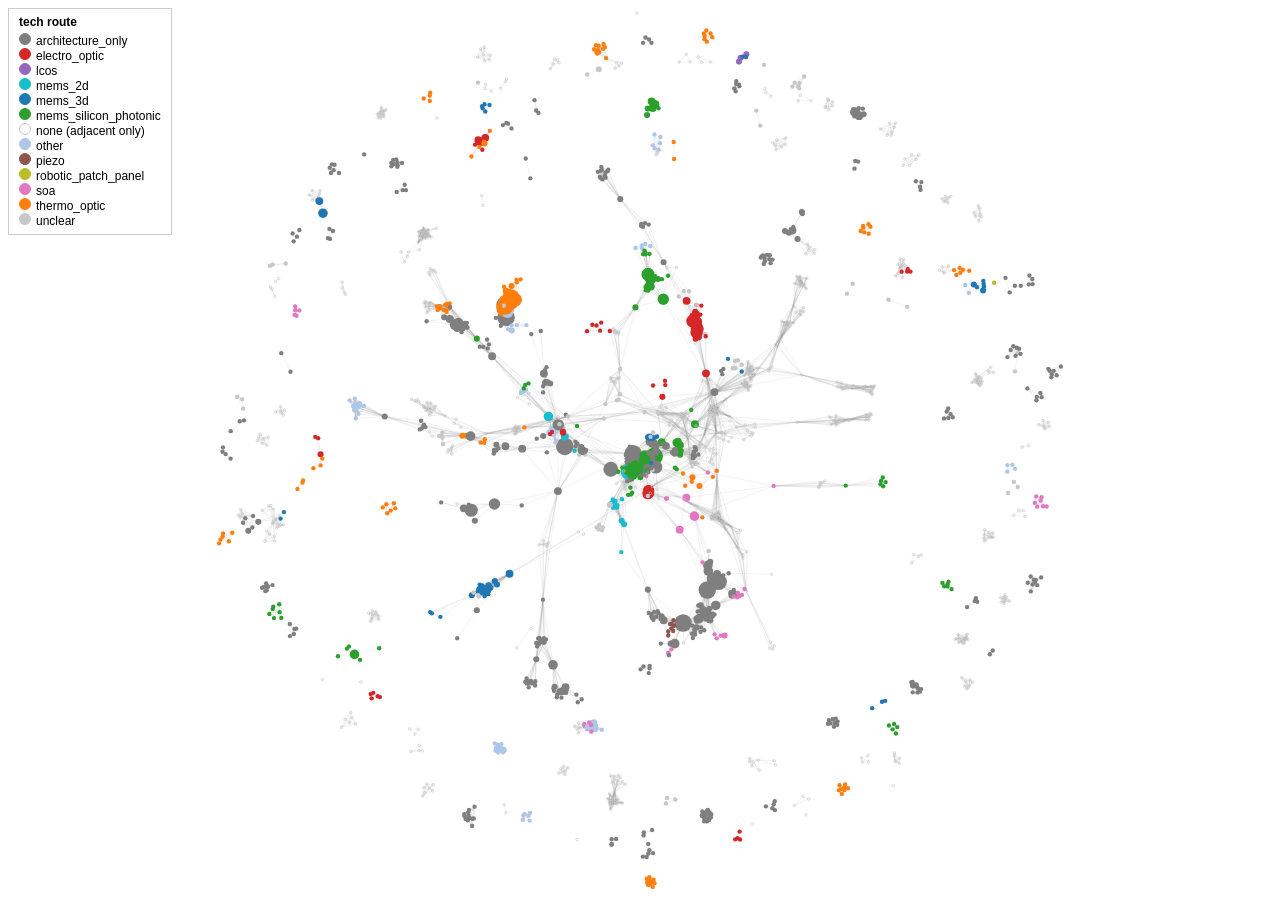
==== commit 6ad1c6ff: "run2 early stages on snapshot (WIP): arXiv via OpenAlex, stages 1b-4" ====
--- a/graphs/coauthor.html
+++ b/graphs/coauthor.html
@@ -1 +1 @@
-<!doctype html><html><head><meta charset="utf-8"><title>OCS co-authorship network (extended set)</title><style>html,body{height:100%;margin:0;font-family:sans-serif}#legend{position:fixed;top:8px;left:8px;background:#fff;padding:6px 10px;border:1px solid #ccc;font-size:12px;max-height:90vh;overflow:auto;z-index:1}</style></head><body><div id="legend"><div style="font-weight:bold;margin-bottom:4px">tech route</div><div style="white-space:nowrap"><span style="display:inline-block;width:10px;height:10px;border-radius:50%;background:#7f7f7f;border:1.5px solid #7f7f7f;margin-right:5px"></span>architecture_only</div><div style="white-space:nowrap"><span style="display:inline-block;width:10px;height:10px;border-radius:50%;background:#d62728;border:1.5px solid #d62728;margin-right:5px"></span>electro_optic</div><div style="white-space:nowrap"><span style="display:inline-block;width:10px;height:10px;border-radius:50%;background:#9467bd;border:1.5px solid #9467bd;margin-right:5px"></span>lcos</div><div style="white-space:nowrap"><span style="display:inline-block;width:10px;height:10px;border-radius:50%;background:#17becf;border:1.5px solid #17becf;margin-right:5px"></span>mems_2d</div><div style="white-space:nowrap"><span style="display:inline-block;width:10px;height:10px;border-radius:50%;background:#1f77b4;border:1.5px solid #1f77b4;margin-right:5px"></span>mems_3d</div><div style="white-space:nowrap"><span style="display:inline-block;width:10px;height:10px;border-radius:50%;background:#2ca02c;border:1.5px solid #2ca02c;margin-right:5px"></span>mems_silicon_photonic</div><div style="white-space:nowrap"><span style="display:inline-block;width:10px;height:10px;border-radius:50%;border:1.5px solid #c7c7c7;background:none;margin-right:5px"></span>none (adjacent only)</div><div style="white-space:nowrap"><span style="display:inline-block;width:10px;height:10px;border-radius:50%;background:#aec7e8;border:1.5px solid #aec7e8;margin-right:5px"></span>other</div><div style="white-space:nowrap"><span style="display:inline-block;width:10px;height:10px;border-radius:50%;background:#8c564b;border:1.5px solid #8c564b;margin-right:5px"></span>piezo</div><div style="white-space:nowrap"><span style="display:inline-block;width:10px;height:10px;border-radius:50%;background:#bcbd22;border:1.5px solid #bcbd22;margin-right:5px"></span>robotic_patch_panel</div><div style="white-space:nowrap"><span style="display:inline-block;width:10px;height:10px;border-radius:50%;background:#e377c2;border:1.5px solid #e377c2;margin-right:5px"></span>soa</div><div style="white-space:nowrap"><span style="display:inline-block;width:10px;height:10px;border-radius:50%;background:#ff7f0e;border:1.5px solid #ff7f0e;margin-right:5px"></span>thermo_optic</div><div style="white-space:nowrap"><span style="display:inline-block;width:10px;height:10px;border-radius:50%;background:#c7c7c7;border:1.5px solid #c7c7c7;margin-right:5px"></span>unclear</div></div><div style="height:100%;width:100%"><svg xmlns="http://www.w3.org/2000/svg" viewBox="0 0 2060.0 1908.0" width="100%" height="100%" preserveAspectRatio="xMidYMid meet"><style>.n-mems_3d{fill:#1f77b4}.h-mems_3d{fill:none;stroke:#1f77b4;stroke-width:1.5}.n-mems_2d{fill:#17becf}.h-mems_2d{fill:none;stroke:#17becf;stroke-width:1.5}.n-mems_silicon_photonic{fill:#2ca02c}.h-mems_silicon_photonic{fill:none;stroke:#2ca02c;stroke-width:1.5}.n-lcos{fill:#9467bd}.h-lcos{fill:none;stroke:#9467bd;stroke-width:1.5}.n-piezo{fill:#8c564b}.h-piezo{fill:none;stroke:#8c564b;stroke-width:1.5}.n-thermo_optic{fill:#ff7f0e}.h-thermo_optic{fill:none;stroke:#ff7f0e;stroke-width:1.5}.n-electro_optic{fill:#d62728}.h-electro_optic{fill:none;stroke:#d62728;stroke-width:1.5}.n-soa{fill:#e377c2}.h-soa{fill:none;stroke:#e377c2;stroke-width:1.5}.n-robotic_patch_panel{fill:#bcbd22}.h-robotic_patch_panel{fill:none;stroke:#bcbd22;stroke-width:1.5}.n-architecture_only{fill:#7f7f7f}.h-architecture_only{fill:none;stroke:#7f7f7f;stroke-width:1.5}.n-other{fill:#aec7e8}.h-other{fill:none;stroke:#aec7e8;stroke-width:1.5}.n-unclear{fill:#c7c7c7}.h-unclear{fill:none;stroke:#c7c7c7;stroke-width:1.5}.n-none{fill:#c7c7c7}.h-none{fill:none;stroke:#c7c7c7;stroke-width:1.5} circle:hover{stroke:#000;stroke-width:1.5}</style><path d="M1012.9,1224.1L1027.7,1231.6M1012.9,1224.1L1017.6,1222.6M1012.9,1224.1L986.7,1245.5M1012.9,1224.1L1008.2,1222.6M1012.9,1224.1L1037.2,1192.1M1012.9,1224.1L1031.1,1214.9M1012.9,1224.1L1009.6,1253.0M1012.9,1224.1L995.8,1300.1M1012.9,1224.1L1026.0,1228.1M1012.9,1224.1L1020.5,1231.9M1012.9,1224.1L1022.0,1236.9M1012.9,1224.1L1063.3,1146.9M1012.9,1224.1L1038.6,1237.0M1012.9,1224.1L996.0,1281.8M1012.9,1224.1L1031.3,1235.8M1012.9,1224.1L1030.4,1225.5M1012.9,1224.1L1045.9,1217.8M1012.9,1224.1L1033.3,1219.5M1012.9,1224.1L1015.3,1206.7M1012.9,1224.1L1034.6,1222.3M1017.6,1222.6L1027.7,1231.6M1017.6,1222.6L986.7,1245.5M1017.6,1222.6L1008.2,1222.6M1017.6,1222.6L1037.2,1192.1M1017.6,1222.6L1031.1,1214.9M1017.6,1222.6L1009.6,1253.0M1017.6,1222.6L995.8,1300.1M1017.6,1222.6L1026.0,1228.1M1017.6,1222.6L1020.5,1231.9M1017.6,1222.6L1022.0,1236.9M1017.6,1222.6L1063.3,1146.9M1017.6,1222.6L1038.6,1237.0M1017.6,1222.6L996.0,1281.8M1017.6,1222.6L1031.3,1235.8M1017.6,1222.6L1030.4,1225.5M1017.6,1222.6L1041.3,1215.0M1017.6,1222.6L1016.5,1239.7M1017.6,1222.6L1033.3,1219.5M1017.6,1222.6L1024.6,1229.8M1017.6,1222.6L1034.6,1222.3M1017.6,1222.6L1000.7,1243.9M1017.6,1222.6L1026.0,1255.0M1017.6,1222.6L1045.9,1217.8M1017.6,1222.6L999.0,1217.5M1017.6,1222.6L1015.3,1206.7M1008.2,1222.6L1027.7,1231.6M1008.2,1222.6L986.7,1245.5M1027.7,1231.6L986.7,1245.5M1027.7,1231.6L1037.2,1192.1M1027.7,1231.6L1031.1,1214.9M1027.7,1231.6L995.8,1300.1M1027.7,1231.6L1026.0,1228.1M1027.7,1231.6L1020.5,1231.9M1027.7,1231.6L1022.0,1236.9M1027.7,1231.6L1063.3,1146.9M1027.7,1231.6L1038.6,1237.0M1027.7,1231.6L996.0,1281.8M1027.7,1231.6L1031.3,1235.8M1027.7,1231.6L1030.4,1225.5M1027.7,1231.6L1033.3,1219.5M1027.7,1231.6L1024.6,1229.8M1027.7,1231.6L1016.5,1239.7M1027.7,1231.6L1034.6,1222.3M1027.7,1231.6L1000.7,1243.9M1027.7,1231.6L1045.9,1217.8M1027.7,1231.6L999.0,1217.5M1027.7,1231.6L1015.3,1206.7M986.7,1245.5L913.6,1207.8M986.7,1245.5L904.6,1218.5M986.7,1245.5L892.8,1182.3M986.7,1245.5L908.3,1203.4M986.7,1245.5L905.6,1205.5M986.7,1245.5L903.9,1198.9M986.7,1245.5L902.3,1213.9M986.7,1245.5L898.9,1227.5M986.7,1245.5L910.0,1215.7M986.7,1245.5L906.8,1211.4M986.7,1245.5L905.4,1214.1M986.7,1245.5L908.7,1208.5M986.7,1245.5L878.7,1170.8M986.7,1245.5L914.2,1212.2M986.7,1245.5L1037.2,1192.1M986.7,1245.5L1031.1,1214.9M986.7,1245.5L1009.6,1253.0M986.7,1245.5L964.1,1249.4M986.7,1245.5L1000.8,1257.3M986.7,1245.5L1001.0,1255.2M986.7,1245.5L996.4,1253.8M986.7,1245.5L995.4,1243.0M986.7,1245.5L977.7,1320.5M986.7,1245.5L926.6,1403.1M986.7,1245.5L998.2,1256.4M986.7,1245.5L1042.0,1262.8M986.7,1245.5L995.8,1300.1M986.7,1245.5L1026.0,1228.1M986.7,1245.5L1020.5,1231.9M986.7,1245.5L1022.0,1236.9M986.7,1245.5L1063.3,1146.9M986.7,1245.5L1038.6,1237.0M986.7,1245.5L996.0,1281.8M986.7,1245.5L1031.3,1235.8M986.7,1245.5L1025.7,1398.6M986.7,1245.5L1031.1,1422.9M986.7,1245.5L1019.2,1356.9M986.7,1245.5L1030.4,1225.5M986.7,1245.5L1041.3,1215.0M986.7,1245.5L1016.5,1239.7M986.7,1245.5L1033.3,1219.5M986.7,1245.5L1024.6,1229.8M986.7,1245.5L1034.6,1222.3M986.7,1245.5L1000.7,1243.9M986.7,1245.5L1026.0,1255.0M986.7,1245.5L1045.9,1217.8M986.7,1245.5L999.0,1217.5M986.7,1245.5L1015.3,1206.7M986.7,1245.5L982.0,1259.0M986.7,1245.5L1001.0,1265.5M986.7,1245.5L992.5,1267.7M986.7,1245.5L983.7,1275.6M986.7,1245.5L967.2,1268.8M986.7,1245.5L975.8,1272.2M694.8,1244.9L648.2,1267.1M186.9,571.0L158.4,570.1M919.0,843.4L980.7,828.3M919.0,843.4L986.9,860.0M919.0,843.4L978.0,835.8M919.0,843.4L981.4,845.3M919.0,843.4L959.2,860.4M919.0,843.4L991.6,872.9M919.0,843.4L983.6,848.1M919.0,843.4L959.6,862.7M919.0,843.4L887.5,828.1M919.0,843.4L879.0,822.1M919.0,843.4L878.3,835.1M919.0,843.4L755.4,832.8M959.2,860.4L980.7,828.3M959.2,860.4L986.9,860.0M959.2,860.4L978.0,835.8M959.2,860.4L981.4,845.3M959.2,860.4L991.6,872.9M959.2,860.4L983.6,848.1M959.2,860.4L959.6,862.7M959.2,860.4L887.5,828.1M959.2,860.4L879.0,822.1M959.2,860.4L878.3,835.1M959.2,860.4L755.4,832.8M959.2,860.4L1003.3,869.9M959.2,860.4L1014.6,870.8M959.2,860.4L992.1,873.2M959.2,860.4L1051.9,935.1M959.2,860.4L999.8,887.7M959.2,860.4L998.0,881.1M959.2,860.4L1001.6,874.2M959.2,860.4L1000.0,862.9M959.2,860.4L1004.3,844.1M959.2,860.4L996.5,852.7M959.2,860.4L995.5,835.7M959.2,860.4L1001.5,843.6M959.2,860.4L997.5,843.6M959.2,860.4L1007.6,845.7M986.9,860.0L980.7,828.3M986.9,860.0L978.0,835.8M986.9,860.0L981.4,845.3M986.9,860.0L991.6,872.9M986.9,860.0L983.6,848.1M986.9,860.0L959.6,862.7M986.9,860.0L1003.3,869.9M986.9,860.0L1014.6,870.8M986.9,860.0L992.1,873.2M986.9,860.0L1051.9,935.1M986.9,860.0L999.8,887.7M986.9,860.0L998.0,881.1M986.9,860.0L1001.6,874.2M986.9,860.0L1004.3,844.1M986.9,860.0L996.5,852.7M986.9,860.0L995.5,835.7M986.9,860.0L1001.5,843.6M986.9,860.0L997.5,843.6M986.9,860.0L1007.6,845.7M981.4,845.3L980.7,828.3M981.4,845.3L978.0,835.8M981.4,845.3L991.6,872.9M981.4,845.3L983.6,848.1M981.4,845.3L959.6,862.7M981.4,845.3L1004.3,844.1M981.4,845.3L1003.3,869.9M981.4,845.3L996.5,852.7M981.4,845.3L995.5,835.7M981.4,845.3L1001.5,843.6M981.4,845.3L997.5,843.6M981.4,845.3L1007.6,845.7M981.4,845.3L1001.6,874.2M983.6,848.1L980.7,828.3M983.6,848.1L978.0,835.8M983.6,848.1L991.6,872.9M983.6,848.1L959.6,862.7M983.6,848.1L1004.3,844.1M983.6,848.1L1003.3,869.9M983.6,848.1L996.5,852.7M983.6,848.1L995.5,835.7M983.6,848.1L1001.5,843.6M983.6,848.1L997.5,843.6M983.6,848.1L1007.6,845.7M983.6,848.1L1001.6,874.2M980.7,828.3L978.0,835.8M980.7,828.3L991.6,872.9M980.7,828.3L959.6,862.7M978.0,835.8L991.6,872.9M978.0,835.8L959.6,862.7M991.6,872.9L959.6,862.7M991.6,872.9L1003.3,869.9M991.6,872.9L1014.6,870.8M991.6,872.9L992.1,873.2M991.6,872.9L1051.9,935.1M991.6,872.9L999.8,887.7M991.6,872.9L998.0,881.1M991.6,872.9L1001.6,874.2M991.6,872.9L1000.0,862.9M991.6,872.9L1004.4,821.5M991.6,872.9L1004.3,844.1M991.6,872.9L996.5,852.7M991.6,872.9L995.5,835.7M991.6,872.9L1001.5,843.6M991.6,872.9L997.5,843.6M991.6,872.9L1007.6,845.7M959.6,862.7L887.5,828.1M959.6,862.7L879.0,822.1M959.6,862.7L878.3,835.1M959.6,862.7L755.4,832.8M959.6,862.7L1003.3,869.9M959.6,862.7L1014.6,870.8M959.6,862.7L992.1,873.2M959.6,862.7L1051.9,935.1M959.6,862.7L999.8,887.7M959.6,862.7L998.0,881.1M959.6,862.7L1001.6,874.2M959.6,862.7L1000.0,862.9M959.6,862.7L1004.3,844.1M959.6,862.7L996.5,852.7M959.6,862.7L995.5,835.7M959.6,862.7L1001.5,843.6M959.6,862.7L997.5,843.6M959.6,862.7L1007.6,845.7M584.1,467.1L597.7,496.2M906.8,1211.4L913.6,1207.8M906.8,1211.4L904.6,1218.5M906.8,1211.4L892.8,1182.3M906.8,1211.4L908.3,1203.4M906.8,1211.4L905.6,1205.5M906.8,1211.4L903.9,1198.9M906.8,1211.4L902.3,1213.9M906.8,1211.4L898.9,1227.5M906.8,1211.4L910.0,1215.7M906.8,1211.4L905.4,1214.1M906.8,1211.4L908.7,1208.5M906.8,1211.4L878.7,1170.8M906.8,1211.4L914.2,1212.2M892.8,1182.3L913.6,1207.8M892.8,1182.3L904.6,1218.5M892.8,1182.3L908.3,1203.4M892.8,1182.3L905.6,1205.5M892.8,1182.3L903.9,1198.9M892.8,1182.3L902.3,1213.9M892.8,1182.3L898.9,1227.5M892.8,1182.3L910.0,1215.7M892.8,1182.3L905.4,1214.1M892.8,1182.3L908.7,1208.5M892.8,1182.3L878.7,1170.8M892.8,1182.3L914.2,1212.2M892.8,1182.3L768.2,1047.4M892.8,1182.3L819.2,1141.2M902.3,1213.9L913.6,1207.8M902.3,1213.9L904.6,1218.5M902.3,1213.9L908.3,1203.4M902.3,1213.9L905.6,1205.5M902.3,1213.9L903.9,1198.9M902.3,1213.9L898.9,1227.5M902.3,1213.9L910.0,1215.7M902.3,1213.9L905.4,1214.1M902.3,1213.9L908.7,1208.5M902.3,1213.9L878.7,1170.8M902.3,1213.9L914.2,1212.2M878.7,1170.8L913.6,1207.8M878.7,1170.8L904.6,1218.5M878.7,1170.8L908.3,1203.4M878.7,1170.8L905.6,1205.5M878.7,1170.8L903.9,1198.9M878.7,1170.8L898.9,1227.5M878.7,1170.8L910.0,1215.7M878.7,1170.8L905.4,1214.1M878.7,1170.8L908.7,1208.5M878.7,1170.8L914.2,1212.2M878.7,1170.8L768.2,1047.4M878.7,1170.8L819.2,1141.2M905.4,1214.1L913.6,1207.8M905.4,1214.1L904.6,1218.5M905.4,1214.1L908.3,1203.4M905.4,1214.1L905.6,1205.5M905.4,1214.1L903.9,1198.9M905.4,1214.1L898.9,1227.5M905.4,1214.1L910.0,1215.7M905.4,1214.1L908.7,1208.5M905.4,1214.1L914.2,1212.2M908.7,1208.5L913.6,1207.8M908.7,1208.5L904.6,1218.5M908.7,1208.5L908.3,1203.4M908.7,1208.5L905.6,1205.5M908.7,1208.5L903.9,1198.9M908.7,1208.5L898.9,1227.5M908.7,1208.5L910.0,1215.7M908.7,1208.5L914.2,1212.2M905.6,1205.5L913.6,1207.8M905.6,1205.5L904.6,1218.5M905.6,1205.5L908.3,1203.4M905.6,1205.5L903.9,1198.9M905.6,1205.5L898.9,1227.5M905.6,1205.5L910.0,1215.7M905.6,1205.5L914.2,1212.2M908.3,1203.4L913.6,1207.8M908.3,1203.4L904.6,1218.5M908.3,1203.4L903.9,1198.9M908.3,1203.4L898.9,1227.5M908.3,1203.4L910.0,1215.7M908.3,1203.4L914.2,1212.2M904.6,1218.5L913.6,1207.8M904.6,1218.5L903.9,1198.9M904.6,1218.5L898.9,1227.5M904.6,1218.5L910.0,1215.7M904.6,1218.5L914.2,1212.2M898.9,1227.5L913.6,1207.8M898.9,1227.5L903.9,1198.9M898.9,1227.5L910.0,1215.7M898.9,1227.5L914.2,1212.2M910.0,1215.7L913.6,1207.8M910.0,1215.7L903.9,1198.9M910.0,1215.7L914.2,1212.2M913.6,1207.8L903.9,1198.9M913.6,1207.8L914.2,1212.2M903.9,1198.9L914.2,1212.2M1074.4,718.8L1035.1,828.9M1074.4,718.8L1079.6,718.0M1074.4,718.8L1061.5,723.3M1074.4,718.8L1070.1,729.7M1074.4,718.8L1083.9,695.9M1074.4,718.8L1067.3,710.4M1074.4,718.8L1074.2,717.0M1070.1,729.7L1035.1,828.9M1070.1,729.7L1079.6,718.0M1070.1,729.7L1061.5,723.3M1070.1,729.7L1083.9,695.9M1070.1,729.7L1067.3,710.4M1070.1,729.7L1074.2,717.0M1074.2,717.0L1035.1,828.9M1074.2,717.0L1079.6,718.0M1074.2,717.0L1061.5,723.3M1074.2,717.0L1083.9,695.9M1074.2,717.0L1067.3,710.4M1083.9,695.9L1035.1,828.9M1083.9,695.9L1079.6,718.0M1083.9,695.9L1061.5,723.3M1083.9,695.9L1067.3,710.4M1083.9,695.9L1112.5,652.0M1083.9,695.9L1099.4,639.9M1083.9,695.9L1121.1,648.3M1083.9,695.9L1112.0,638.1M1083.9,695.9L1110.8,658.7M1061.5,723.3L1035.1,828.9M1061.5,723.3L1079.6,718.0M1061.5,723.3L1067.3,710.4M1035.1,828.9L1079.6,718.0M1035.1,828.9L1067.3,710.4M1035.1,828.9L958.5,1013.1M1035.1,828.9L1031.2,998.2M1035.1,828.9L923.2,985.8M1079.6,718.0L1067.3,710.4M1037.2,1192.1L1031.1,1214.9M1037.2,1192.1L1009.6,1253.0M1037.2,1192.1L995.8,1300.1M1037.2,1192.1L1026.0,1228.1M1037.2,1192.1L1020.5,1231.9M1037.2,1192.1L1022.0,1236.9M1037.2,1192.1L1063.3,1146.9M1037.2,1192.1L1038.6,1237.0M1037.2,1192.1L996.0,1281.8M1037.2,1192.1L1031.3,1235.8M1037.2,1192.1L1030.4,1225.5M1037.2,1192.1L1088.6,1163.8M1037.2,1192.1L1060.5,1149.4M1037.2,1192.1L1067.8,1128.7M1037.2,1192.1L1077.1,1113.1M1037.2,1192.1L1073.5,1112.7M1037.2,1192.1L1091.5,1046.0M1037.2,1192.1L1066.7,1056.4M1037.2,1192.1L1076.3,1126.4M1037.2,1192.1L1045.9,1217.8M1037.2,1192.1L1033.3,1219.5M1037.2,1192.1L1015.3,1206.7M1037.2,1192.1L1034.6,1222.3M1037.2,1192.1L1080.7,1125.5M1037.2,1192.1L1084.9,1127.8M1037.2,1192.1L1071.3,1131.7M1037.2,1192.1L1092.8,1138.6M1037.2,1192.1L1085.6,1136.4M902.1,742.7L1017.9,868.5M902.1,742.7L1131.4,996.6M902.1,742.7L843.9,752.5M902.1,742.7L830.7,721.0M902.1,742.7L856.8,710.7M902.1,742.7L846.3,687.4M902.1,742.7L829.4,679.9M902.1,742.7L827.5,687.9M902.1,742.7L836.5,689.0M902.1,742.7L853.5,703.8M902.1,742.7L832.2,676.5M902.1,742.7L908.5,712.6M902.1,742.7L867.0,691.7M902.1,742.7L851.2,697.6M902.1,742.7L866.5,680.1M902.1,742.7L865.3,677.1M902.1,742.7L869.0,681.2M902.1,742.7L857.6,683.7M902.1,742.7L864.5,689.6M1017.9,868.5L1131.4,996.6M1131.4,996.6L1218.9,1004.0M1131.4,996.6L1200.7,1013.6M1131.4,996.6L1199.3,949.1M1131.4,996.6L1189.0,962.9M1131.4,996.6L1187.5,958.6M1131.4,996.6L1205.8,952.8M1131.4,996.6L1192.2,943.1M1131.4,996.6L1220.5,985.4M1131.4,996.6L1221.6,980.6M1131.4,996.6L1217.9,973.5M1131.4,996.6L1107.9,1058.4M1131.4,996.6L1098.0,1032.7M1131.4,996.6L1162.1,1031.4M1131.4,996.6L1085.5,994.5M1131.4,996.6L1111.7,1057.3M1131.4,996.6L1120.4,1052.8M1131.4,996.6L1107.9,1054.3M1131.4,996.6L1118.4,1051.3M1131.4,996.6L1106.6,1052.3M1131.4,996.6L1116.3,1059.7M1131.4,996.6L1063.3,1146.9M1131.4,996.6L1077.6,1040.4M1131.4,996.6L1087.1,993.3M1131.4,996.6L1118.1,1057.1M1131.4,996.6L1111.6,1059.5M1131.4,996.6L1108.1,1054.2M1131.4,996.6L1243.0,1013.1M1131.4,996.6L1233.2,995.3M1131.4,996.6L1244.6,998.3M1131.4,996.6L1345.8,983.1M1131.4,996.6L1245.6,1007.6M1131.4,996.6L1242.9,1003.6M1131.4,996.6L1198.7,940.3M1131.4,996.6L1204.6,940.8M1131.4,996.6L1201.3,945.0M1131.4,996.6L1189.1,941.7M1131.4,996.6L1224.9,977.9M1131.4,996.6L1204.0,933.5M1131.4,996.6L1141.4,962.4M1131.4,996.6L1196.3,935.0M1131.4,996.6L1191.5,934.6M1131.4,996.6L1198.0,931.2M1131.4,996.6L1190.0,936.3M1131.4,996.6L1194.1,943.3M1131.4,996.6L1200.5,942.3M1131.4,996.6L1188.7,937.1M1131.4,996.6L1250.7,1005.3M1131.4,996.6L1276.2,1030.5M1131.4,996.6L1278.9,1033.7M1131.4,996.6L1254.1,997.8M1131.4,996.6L1256.4,995.4M1131.4,996.6L1243.3,1021.3M1131.4,996.6L1275.6,1031.6M1131.4,996.6L1245.2,995.5M1131.4,996.6L1086.5,1031.7M1131.4,996.6L985.3,1091.5M1131.4,996.6L1083.1,1057.7M1131.4,996.6L1087.2,1044.9M1131.4,996.6L1091.5,1046.0M1131.4,996.6L1084.8,1038.7M253.6,1247.9L282.9,1274.7M282.9,1274.7L272.5,1247.3M282.9,1274.7L294.3,1249.9M282.9,1274.7L292.2,1242.2M282.9,1274.7L257.3,1275.3M862.5,1176.7L886.3,1215.6M862.5,1176.7L894.4,1210.9M862.5,1176.7L903.9,1159.1M862.5,1176.7L904.1,1194.1M862.5,1176.7L872.5,1175.7M862.5,1176.7L905.3,1155.4M862.5,1176.7L874.9,1170.4M894.4,1210.9L886.3,1215.6M886.3,1215.6L903.9,1159.1M886.3,1215.6L904.1,1194.1M886.3,1215.6L872.5,1175.7M886.3,1215.6L905.3,1155.4M886.3,1215.6L874.9,1170.4M886.3,1215.6L921.3,1226.0M886.3,1215.6L933.3,1225.7M886.3,1215.6L912.7,1243.6M886.3,1215.6L927.3,1221.4M886.3,1215.6L920.2,1110.2M886.3,1215.6L985.3,1091.5M886.3,1215.6L921.7,1143.4M886.3,1215.6L922.0,1113.9M886.3,1215.6L919.3,1150.4M886.3,1215.6L917.9,1209.2M886.3,1215.6L947.6,1275.3M886.3,1215.6L909.5,1196.2M886.3,1215.6L922.4,1200.4M886.3,1215.6L908.5,1208.6M886.3,1215.6L904.0,1208.7M886.3,1215.6L912.2,1219.7M886.3,1215.6L900.8,1224.1M886.3,1215.6L910.1,1208.0M886.3,1215.6L808.5,1257.1M886.3,1215.6L772.7,1281.9M886.3,1215.6L694.3,1320.3M886.3,1215.6L901.0,1272.0M886.3,1215.6L899.4,1281.1M886.3,1215.6L899.4,1275.7M886.3,1215.6L956.7,1350.5M886.3,1215.6L874.8,1156.7M886.3,1215.6L904.7,1278.3M886.3,1215.6L904.2,1275.4M886.3,1215.6L873.7,1239.7M1566.5,601.9L1518.8,596.9M1852.0,1049.3L1836.4,1086.8M1852.0,1049.3L1850.1,1069.8M1836.4,1086.8L1850.1,1069.8M411.1,1577.4L403.7,1587.0M411.1,1577.4L409.5,1591.1M411.1,1577.4L400.5,1566.0M411.1,1577.4L401.6,1577.2M403.7,1587.0L409.5,1591.1M403.7,1587.0L400.5,1566.0M403.7,1587.0L401.6,1577.2M409.5,1591.1L400.5,1566.0M409.5,1591.1L401.6,1577.2M400.5,1566.0L401.6,1577.2M741.0,625.6L743.9,614.9M741.0,625.6L721.7,630.9M741.0,625.6L769.3,700.2M743.9,614.9L721.7,630.9M743.9,614.9L769.3,700.2M721.7,630.9L769.3,700.2M769.3,700.2L769.8,606.9M769.3,700.2L756.4,604.2M769.3,700.2L770.2,623.1M769.3,700.2L760.5,624.9M769.3,700.2L762.1,624.0M769.3,700.2L774.5,621.8M769.3,700.2L768.1,624.3M769.3,700.2L765.5,607.9M769.3,700.2L781.9,605.2M769.3,700.2L777.2,783.3M769.3,700.2L768.6,765.1M769.3,700.2L783.8,780.1M769.3,700.2L771.0,787.7M769.3,700.2L804.0,884.4M769.3,700.2L763.4,788.5M769.3,700.2L782.5,784.5M769.3,700.2L774.4,785.4M769.3,700.2L766.5,781.6M769.3,700.2L774.1,776.4M769.3,700.2L789.3,775.2M769.3,700.2L782.2,782.1M769.3,700.2L782.7,780.0M769.3,700.2L777.6,786.4M769.3,700.2L769.8,772.4M1009.6,1253.0L964.1,1249.4M1009.6,1253.0L1000.8,1257.3M1009.6,1253.0L1001.0,1255.2M1009.6,1253.0L996.4,1253.8M1009.6,1253.0L995.4,1243.0M1009.6,1253.0L998.2,1256.4M1009.6,1253.0L1042.0,1262.8M1200.7,1013.6L1218.9,1004.0M878.3,835.1L887.5,828.1M878.3,835.1L879.0,822.1M878.3,835.1L755.4,832.8M755.4,832.8L887.5,828.1M755.4,832.8L879.0,822.1M755.4,832.8L613.2,820.4M755.4,832.8L615.7,836.3M755.4,832.8L615.4,829.0M755.4,832.8L617.1,825.0M755.4,832.8L527.1,816.0M755.4,832.8L614.4,821.2M879.0,822.1L887.5,828.1M1493.5,1471.3L1493.1,1480.9M1493.5,1471.3L1461.3,1454.9M1493.5,1471.3L1494.7,1456.8M1493.5,1471.3L1460.0,1448.1M1493.5,1471.3L1480.3,1481.3M1493.1,1480.9L1461.3,1454.9M1493.1,1480.9L1494.7,1456.8M1493.1,1480.9L1460.0,1448.1M1493.1,1480.9L1480.3,1481.3M1460.0,1448.1L1461.3,1454.9M1460.0,1448.1L1494.7,1456.8M1460.0,1448.1L1480.3,1481.3M1460.0,1448.1L1480.7,1446.3M1460.0,1448.1L1458.9,1449.1M1460.0,1448.1L1466.8,1446.7M1460.0,1448.1L1473.5,1419.3M1460.0,1448.1L1476.6,1440.2M1460.0,1448.1L1451.7,1454.2M1460.0,1448.1L1446.4,1441.4M1460.0,1448.1L1481.7,1453.1M1460.0,1448.1L1478.2,1432.6M1460.0,1448.1L1482.8,1446.3M1460.0,1448.1L1499.5,1455.6M1460.0,1448.1L1480.7,1445.5M1460.0,1448.1L1442.7,1450.7M1460.0,1448.1L1447.0,1446.7M1460.0,1448.1L1437.2,1470.2M1460.0,1448.1L1450.1,1458.3M1460.0,1448.1L1453.4,1465.7M1460.0,1448.1L1440.1,1468.2M1460.0,1448.1L1449.4,1442.8M1460.0,1448.1L1458.7,1438.2M1460.0,1448.1L1444.7,1464.7M1460.0,1448.1L1448.0,1439.2M1460.0,1448.1L1445.0,1455.5M1460.0,1448.1L1443.7,1457.9M1461.3,1454.9L1494.7,1456.8M1461.3,1454.9L1480.3,1481.3M1461.3,1454.9L1508.0,1447.0M1461.3,1454.9L1480.7,1446.3M1461.3,1454.9L1466.8,1446.7M1461.3,1454.9L1473.5,1419.3M1461.3,1454.9L1476.6,1440.2M1461.3,1454.9L1481.7,1453.1M1461.3,1454.9L1478.2,1432.6M1461.3,1454.9L1482.8,1446.3M1461.3,1454.9L1480.7,1445.5M1461.3,1454.9L1458.9,1449.1M1461.3,1454.9L1451.7,1454.2M1461.3,1454.9L1446.4,1441.4M1461.3,1454.9L1499.5,1455.6M1461.3,1454.9L1442.7,1450.7M1461.3,1454.9L1447.0,1446.7M1461.3,1454.9L1427.5,1445.4M1461.3,1454.9L1424.7,1450.4M1461.3,1454.9L1428.6,1450.0M1461.3,1454.9L1436.4,1439.4M1461.3,1454.9L1437.2,1470.2M1461.3,1454.9L1450.1,1458.3M1461.3,1454.9L1453.4,1465.7M1461.3,1454.9L1440.1,1468.2M1461.3,1454.9L1449.4,1442.8M1461.3,1454.9L1458.7,1438.2M1461.3,1454.9L1444.7,1464.7M1461.3,1454.9L1448.0,1439.2M1461.3,1454.9L1445.0,1455.5M1461.3,1454.9L1443.7,1457.9M1480.3,1481.3L1494.7,1456.8M1494.7,1456.8L1508.0,1447.0M1494.7,1456.8L1480.7,1446.3M1494.7,1456.8L1466.8,1446.7M1494.7,1456.8L1473.5,1419.3M1494.7,1456.8L1476.6,1440.2M1494.7,1456.8L1481.7,1453.1M1494.7,1456.8L1478.2,1432.6M1494.7,1456.8L1482.8,1446.3M1494.7,1456.8L1480.7,1445.5M964.1,1249.4L1000.8,1257.3M964.1,1249.4L1001.0,1255.2M964.1,1249.4L996.4,1253.8M964.1,1249.4L995.4,1243.0M996.4,1253.8L1000.8,1257.3M996.4,1253.8L1001.0,1255.2M996.4,1253.8L995.4,1243.0M996.4,1253.8L998.2,1256.4M996.4,1253.8L1042.0,1262.8M1000.8,1257.3L1001.0,1255.2M1000.8,1257.3L995.4,1243.0M995.4,1243.0L1001.0,1255.2M995.4,1243.0L998.2,1256.4M995.4,1243.0L1042.0,1262.8M1001.0,1255.2L998.2,1256.4M1001.0,1255.2L1042.0,1262.8M755.6,907.9L708.7,917.8M755.6,907.9L728.0,909.2M755.6,907.9L728.1,895.6M755.6,907.9L719.1,925.9M755.6,907.9L754.4,905.1M755.6,907.9L773.9,900.6M755.6,907.9L776.2,915.2M755.6,907.9L776.0,910.6M755.6,907.9L782.1,906.2M755.6,907.9L771.9,894.8M755.6,907.9L770.9,904.5M755.6,907.9L769.2,912.7M755.6,907.9L768.7,899.9M755.6,907.9L769.1,907.6M755.6,907.9L763.9,920.7M755.6,907.9L750.9,913.8M755.6,907.9L767.0,897.6M755.6,907.9L773.9,906.9M755.6,907.9L780.5,908.5M755.6,907.9L773.0,922.7M755.6,907.9L806.4,927.5M755.6,907.9L779.3,904.8M755.6,907.9L780.2,918.9M755.6,907.9L759.0,920.5M755.6,907.9L776.7,904.2M755.6,907.9L764.7,910.7M755.6,907.9L769.7,918.2M755.6,907.9L766.3,903.7M708.7,917.8L728.0,909.2M708.7,917.8L728.1,895.6M708.7,917.8L719.1,925.9M708.7,917.8L754.4,905.1M754.4,905.1L728.0,909.2M754.4,905.1L728.1,895.6M754.4,905.1L719.1,925.9M754.4,905.1L773.9,900.6M754.4,905.1L776.2,915.2M754.4,905.1L776.0,910.6M754.4,905.1L782.1,906.2M754.4,905.1L771.9,894.8M754.4,905.1L770.9,904.5M754.4,905.1L769.2,912.7M754.4,905.1L768.7,899.9M754.4,905.1L769.1,907.6M754.4,905.1L763.9,920.7M754.4,905.1L750.9,913.8M754.4,905.1L767.0,897.6M754.4,905.1L773.9,906.9M754.4,905.1L780.5,908.5M754.4,905.1L773.0,922.7M754.4,905.1L806.4,927.5M754.4,905.1L779.3,904.8M754.4,905.1L780.2,918.9M754.4,905.1L759.0,920.5M754.4,905.1L776.7,904.2M754.4,905.1L764.7,910.7M754.4,905.1L769.7,918.2M754.4,905.1L766.3,903.7M719.1,925.9L728.0,909.2M719.1,925.9L728.1,895.6M728.0,909.2L728.1,895.6M919.3,1150.4L920.3,1081.6M919.3,1150.4L921.0,1078.9M919.3,1150.4L958.5,1013.1M919.3,1150.4L919.1,1082.1M919.3,1150.4L926.9,1069.9M919.3,1150.4L877.0,1015.5M919.3,1150.4L891.0,1121.5M919.3,1150.4L927.7,1121.5M919.3,1150.4L904.1,1194.1M919.3,1150.4L917.9,1209.2M919.3,1150.4L947.6,1275.3M919.3,1150.4L909.5,1196.2M919.3,1150.4L922.4,1200.4M919.3,1150.4L908.5,1208.6M919.3,1150.4L904.0,1208.7M919.3,1150.4L912.2,1219.7M919.3,1150.4L900.8,1224.1M919.3,1150.4L910.1,1208.0M877.0,1015.5L920.3,1081.6M877.0,1015.5L921.0,1078.9M877.0,1015.5L958.5,1013.1M877.0,1015.5L919.1,1082.1M877.0,1015.5L926.9,1069.9M877.0,1015.5L923.2,985.8M877.0,1015.5L952.3,975.2M877.0,1015.5L840.5,949.2M877.0,1015.5L854.7,938.4M877.0,1015.5L832.3,912.5M877.0,1015.5L806.4,927.5M877.0,1015.5L840.5,933.7M958.5,1013.1L920.3,1081.6M958.5,1013.1L921.0,1078.9M958.5,1013.1L919.1,1082.1M958.5,1013.1L926.9,1069.9M958.5,1013.1L1031.2,998.2M958.5,1013.1L923.2,985.8M958.5,1013.1L952.3,975.2M919.1,1082.1L920.3,1081.6M919.1,1082.1L921.0,1078.9M919.1,1082.1L926.9,1069.9M919.1,1082.1L891.0,1121.5M919.1,1082.1L915.5,1058.7M919.1,1082.1L923.2,985.8M919.1,1082.1L927.0,1061.9M919.1,1082.1L927.7,1121.5M920.3,1081.6L921.0,1078.9M920.3,1081.6L926.9,1069.9M920.3,1081.6L891.0,1121.5M920.3,1081.6L915.5,1058.7M920.3,1081.6L923.2,985.8M920.3,1081.6L927.0,1061.9M920.3,1081.6L927.7,1121.5M921.0,1078.9L926.9,1069.9M921.0,1078.9L891.0,1121.5M921.0,1078.9L915.5,1058.7M921.0,1078.9L923.2,985.8M921.0,1078.9L927.0,1061.9M921.0,1078.9L927.7,1121.5M1031.2,998.2L923.2,985.8M1031.2,998.2L1107.6,1000.8M1031.2,998.2L1033.3,1022.9M1031.2,998.2L1049.0,1028.1M1031.2,998.2L1105.8,1004.8M1031.2,998.2L1077.6,1040.4M1031.2,998.2L936.4,1056.1M1031.2,998.2L1036.6,1032.0M1031.2,998.2L1044.8,1034.0M1031.2,998.2L1040.1,1036.7M1031.2,998.2L1037.4,1027.5M1031.2,998.2L1038.5,1024.6M1031.2,998.2L1042.3,1032.2M1031.2,998.2L1041.8,1020.4M1031.2,998.2L1048.9,1021.8M923.2,985.8L952.3,975.2M923.2,985.8L915.5,1058.7M923.2,985.8L927.0,1061.9M923.2,985.8L854.7,938.4M923.2,985.8L806.4,927.5M923.2,985.8L874.0,936.9M923.2,985.8L865.8,949.3M1028.1,1464.9L1026.5,1464.4M1028.1,1464.9L1035.5,1461.2M1028.1,1464.9L1025.7,1398.6M1028.1,1464.9L1030.3,1461.6M1028.1,1464.9L1031.1,1422.9M1028.1,1464.9L1023.4,1468.6M1028.1,1464.9L1026.7,1491.4M1028.1,1464.9L1036.3,1491.3M1025.7,1398.6L1026.5,1464.4M1025.7,1398.6L1035.5,1461.2M1025.7,1398.6L1030.3,1461.6M1025.7,1398.6L1031.1,1422.9M1025.7,1398.6L1023.4,1468.6M1025.7,1398.6L1026.7,1491.4M1025.7,1398.6L1036.3,1491.3M1025.7,1398.6L1012.0,1339.7M1025.7,1398.6L1006.7,1342.5M1025.7,1398.6L1014.7,1349.6M1025.7,1398.6L1065.0,1363.4M1025.7,1398.6L1013.9,1336.7M1025.7,1398.6L947.6,1275.3M1025.7,1398.6L1012.0,1342.3M1025.7,1398.6L1015.0,1344.5M1025.7,1398.6L1009.1,1345.9M1025.7,1398.6L1019.2,1356.9M1026.7,1491.4L1026.5,1464.4M1026.7,1491.4L1035.5,1461.2M1026.7,1491.4L1030.3,1461.6M1026.7,1491.4L1031.1,1422.9M1026.7,1491.4L1023.4,1468.6M1026.5,1464.4L1035.5,1461.2M1026.5,1464.4L1030.3,1461.6M1026.5,1464.4L1031.1,1422.9M1026.5,1464.4L1023.4,1468.6M1026.5,1464.4L1036.3,1491.3M1030.3,1461.6L1035.5,1461.2M1030.3,1461.6L1031.1,1422.9M1030.3,1461.6L1023.4,1468.6M1030.3,1461.6L1036.3,1491.3M1031.1,1422.9L1035.5,1461.2M1031.1,1422.9L1023.4,1468.6M1031.1,1422.9L1036.3,1491.3M1031.1,1422.9L1019.2,1356.9M1023.4,1468.6L1035.5,1461.2M1023.4,1468.6L1036.3,1491.3M1035.5,1461.2L1036.3,1491.3M1091.5,1046.0L1096.8,1003.3M1091.5,1046.0L1113.0,1020.3M1091.5,1046.0L1107.6,1000.8M1091.5,1046.0L1112.0,1025.2M1091.5,1046.0L1141.4,989.5M1091.5,1046.0L1091.4,973.4M1091.5,1046.0L1105.5,966.3M1091.5,1046.0L1104.7,982.0M1091.5,1046.0L1099.7,990.8M1091.5,1046.0L1116.5,969.4M1091.5,1046.0L1101.3,980.3M1091.5,1046.0L1080.1,981.1M1091.5,1046.0L1102.3,969.8M1091.5,1046.0L1105.8,1004.8M1091.5,1046.0L1115.5,983.2M1091.5,1046.0L1109.3,986.8M1091.5,1046.0L1098.9,976.6M1091.5,1046.0L1110.9,974.2M1091.5,1046.0L1105.0,963.2M1091.5,1046.0L1110.0,984.2M1091.5,1046.0L1109.5,973.0M1091.5,1046.0L1110.6,970.3M1091.5,1046.0L1101.4,979.8M1091.5,1046.0L1051.9,935.1M1091.5,1046.0L1107.9,979.2M1091.5,1046.0L1141.4,962.4M1091.5,1046.0L1094.0,972.4M1091.5,1046.0L1106.5,966.2M1091.5,1046.0L1083.1,1057.7M1091.5,1046.0L1134.0,967.5M1091.5,1046.0L1152.6,990.5M1091.5,1046.0L1077.1,1113.1M1091.5,1046.0L1073.5,1112.7M1091.5,1046.0L1066.7,1056.4M1091.5,1046.0L1076.3,1126.4M1091.5,1046.0L1067.8,1128.7M1091.5,1046.0L1080.7,1125.5M1091.5,1046.0L1084.9,1127.8M1091.5,1046.0L1071.3,1131.7M1091.5,1046.0L1092.8,1138.6M1091.5,1046.0L1085.6,1136.4M1091.5,1046.0L1086.5,1031.7M1091.5,1046.0L985.3,1091.5M1091.5,1046.0L1087.2,1044.9M1091.5,1046.0L1084.8,1038.7M1096.8,1003.3L1113.0,1020.3M1113.0,1020.3L1107.6,1000.8M1113.0,1020.3L1141.4,989.5M1033.3,1022.9L1107.6,1000.8M1033.3,1022.9L1049.0,1028.1M1033.3,1022.9L1105.8,1004.8M1033.3,1022.9L1077.6,1040.4M1033.3,1022.9L936.4,1056.1M1033.3,1022.9L1036.6,1032.0M1033.3,1022.9L1044.8,1034.0M1033.3,1022.9L1040.1,1036.7M1033.3,1022.9L1037.4,1027.5M1033.3,1022.9L1038.5,1024.6M1033.3,1022.9L1042.3,1032.2M1033.3,1022.9L1041.8,1020.4M1033.3,1022.9L1048.9,1021.8M1036.6,1032.0L1107.6,1000.8M1036.6,1032.0L1049.0,1028.1M1036.6,1032.0L1105.8,1004.8M1036.6,1032.0L1077.6,1040.4M1036.6,1032.0L936.4,1056.1M1036.6,1032.0L1044.8,1034.0M1036.6,1032.0L1040.1,1036.7M1036.6,1032.0L1037.4,1027.5M1036.6,1032.0L1038.5,1024.6M1036.6,1032.0L1042.3,1032.2M1036.6,1032.0L1041.8,1020.4M1036.6,1032.0L1048.9,1021.8M1044.8,1034.0L1107.6,1000.8M1044.8,1034.0L1049.0,1028.1M1044.8,1034.0L1105.8,1004.8M1044.8,1034.0L1077.6,1040.4M1044.8,1034.0L936.4,1056.1M1044.8,1034.0L1040.1,1036.7M1044.8,1034.0L1037.4,1027.5M1044.8,1034.0L1038.5,1024.6M1044.8,1034.0L1042.3,1032.2M1044.8,1034.0L1041.8,1020.4M1044.8,1034.0L1048.9,1021.8M1040.1,1036.7L1107.6,1000.8M1040.1,1036.7L1049.0,1028.1M1040.1,1036.7L1105.8,1004.8M1040.1,1036.7L1077.6,1040.4M1040.1,1036.7L936.4,1056.1M1040.1,1036.7L1037.4,1027.5M1040.1,1036.7L1038.5,1024.6M1040.1,1036.7L1042.3,1032.2M1040.1,1036.7L1041.8,1020.4M1040.1,1036.7L1048.9,1021.8M936.4,1056.1L1107.6,1000.8M936.4,1056.1L1049.0,1028.1M936.4,1056.1L1105.8,1004.8M936.4,1056.1L1077.6,1040.4M936.4,1056.1L1037.4,1027.5M936.4,1056.1L1038.5,1024.6M936.4,1056.1L1042.3,1032.2M936.4,1056.1L1041.8,1020.4M936.4,1056.1L1048.9,1021.8M936.4,1056.1L756.1,1097.5M936.4,1056.1L570.1,1159.7M936.4,1056.1L742.7,1113.0M1042.3,1032.2L1107.6,1000.8M1042.3,1032.2L1049.0,1028.1M1042.3,1032.2L1105.8,1004.8M1042.3,1032.2L1077.6,1040.4M1042.3,1032.2L1037.4,1027.5M1042.3,1032.2L1038.5,1024.6M1042.3,1032.2L1041.8,1020.4M1042.3,1032.2L1048.9,1021.8M1077.6,1040.4L1107.6,1000.8M1077.6,1040.4L1049.0,1028.1M1077.6,1040.4L1105.8,1004.8M1077.6,1040.4L1037.4,1027.5M1077.6,1040.4L1038.5,1024.6M1077.6,1040.4L1041.8,1020.4M1077.6,1040.4L1048.9,1021.8M1077.6,1040.4L1107.9,1058.4M1077.6,1040.4L1098.0,1032.7M1077.6,1040.4L1162.1,1031.4M1077.6,1040.4L1085.5,994.5M1077.6,1040.4L1111.7,1057.3M1077.6,1040.4L1120.4,1052.8M1077.6,1040.4L1107.9,1054.3M1077.6,1040.4L1118.4,1051.3M1077.6,1040.4L1106.6,1052.3M1077.6,1040.4L1116.3,1059.7M1077.6,1040.4L1063.3,1146.9M1077.6,1040.4L1087.1,993.3M1077.6,1040.4L1118.1,1057.1M1077.6,1040.4L1111.6,1059.5M1077.6,1040.4L1108.1,1054.2M1048.9,1021.8L1107.6,1000.8M1048.9,1021.8L1049.0,1028.1M1048.9,1021.8L1105.8,1004.8M1048.9,1021.8L1037.4,1027.5M1048.9,1021.8L1038.5,1024.6M1048.9,1021.8L1041.8,1020.4M1038.5,1024.6L1107.6,1000.8M1038.5,1024.6L1049.0,1028.1M1038.5,1024.6L1105.8,1004.8M1038.5,1024.6L1037.4,1027.5M1038.5,1024.6L1041.8,1020.4M1041.8,1020.4L1107.6,1000.8M1041.8,1020.4L1049.0,1028.1M1041.8,1020.4L1105.8,1004.8M1041.8,1020.4L1037.4,1027.5M1037.4,1027.5L1107.6,1000.8M1037.4,1027.5L1049.0,1028.1M1037.4,1027.5L1105.8,1004.8M1049.0,1028.1L1107.6,1000.8M1049.0,1028.1L1105.8,1004.8M1107.6,1000.8L1105.8,1004.8M1107.6,1000.8L1112.0,1025.2M1107.6,1000.8L1165.9,987.6M1107.6,1000.8L1345.8,983.1M1107.6,1000.8L1210.1,1000.8M1107.6,1000.8L1217.0,1011.7M1107.6,1000.8L1141.4,989.5M1107.6,1000.8L1091.4,973.4M1107.6,1000.8L1105.5,966.3M1107.6,1000.8L1104.7,982.0M1107.6,1000.8L1099.7,990.8M1107.6,1000.8L1116.5,969.4M1107.6,1000.8L1101.3,980.3M1107.6,1000.8L1080.1,981.1M1107.6,1000.8L1102.3,969.8M1107.6,1000.8L1115.5,983.2M1107.6,1000.8L1109.3,986.8M1107.6,1000.8L1098.9,976.6M1107.6,1000.8L1110.9,974.2M1107.6,1000.8L1105.0,963.2M1107.6,1000.8L1110.0,984.2M1107.6,1000.8L1109.5,973.0M1107.6,1000.8L1110.6,970.3M1107.6,1000.8L1101.4,979.8M1107.6,1000.8L1051.9,935.1M1107.6,1000.8L1107.9,979.2M1107.6,1000.8L1141.4,962.4M1107.6,1000.8L1094.0,972.4M1107.6,1000.8L1106.5,966.2M1107.6,1000.8L1141.2,942.7M1107.6,1000.8L1145.8,930.7M1107.6,1000.8L1142.7,936.3M1107.6,1000.8L1134.0,967.5M1105.8,1004.8L1165.9,987.6M1105.8,1004.8L1345.8,983.1M1105.8,1004.8L1210.1,1000.8M1105.8,1004.8L1217.0,1011.7M1105.8,1004.8L1091.4,973.4M1105.8,1004.8L1105.5,966.3M1105.8,1004.8L1104.7,982.0M1105.8,1004.8L1099.7,990.8M1105.8,1004.8L1116.5,969.4M1105.8,1004.8L1101.3,980.3M1105.8,1004.8L1080.1,981.1M1105.8,1004.8L1102.3,969.8M1105.8,1004.8L1115.5,983.2M1105.8,1004.8L1109.3,986.8M1105.8,1004.8L1098.9,976.6M1105.8,1004.8L1110.9,974.2M1105.8,1004.8L1105.0,963.2M1105.8,1004.8L1110.0,984.2M1105.8,1004.8L1109.5,973.0M1105.8,1004.8L1110.6,970.3M1105.8,1004.8L1101.4,979.8M1105.8,1004.8L1051.9,935.1M1105.8,1004.8L1107.9,979.2M1105.8,1004.8L1141.4,962.4M1105.8,1004.8L1094.0,972.4M1105.8,1004.8L1106.5,966.2M1094.3,966.8L1086.2,968.7M1094.3,966.8L1064.5,978.6M1094.3,966.8L1066.7,1056.4M1094.3,966.8L1051.9,935.1M1094.3,966.8L1107.8,968.2M1094.3,966.8L1100.1,978.3M1066.7,1056.4L1086.2,968.7M1066.7,1056.4L1064.5,978.6M1066.7,1056.4L1051.9,935.1M1066.7,1056.4L1107.8,968.2M1066.7,1056.4L1100.1,978.3M1066.7,1056.4L1077.1,1113.1M1066.7,1056.4L1073.5,1112.7M1066.7,1056.4L1076.3,1126.4M1066.7,1056.4L1067.8,1128.7M1086.2,968.7L1064.5,978.6M1086.2,968.7L1051.9,935.1M1086.2,968.7L1107.8,968.2M1086.2,968.7L1100.1,978.3M1064.5,978.6L1051.9,935.1M1064.5,978.6L1107.8,968.2M1064.5,978.6L1100.1,978.3M1107.8,968.2L1051.9,935.1M1107.8,968.2L1100.1,978.3M1100.1,978.3L1051.9,935.1M1051.9,935.1L1003.3,869.9M1051.9,935.1L1014.6,870.8M1051.9,935.1L992.1,873.2M1051.9,935.1L999.8,887.7M1051.9,935.1L998.0,881.1M1051.9,935.1L1001.6,874.2M1051.9,935.1L1000.0,862.9M1051.9,935.1L1091.4,973.4M1051.9,935.1L1105.5,966.3M1051.9,935.1L1104.7,982.0M1051.9,935.1L1099.7,990.8M1051.9,935.1L1116.5,969.4M1051.9,935.1L1101.3,980.3M1051.9,935.1L1080.1,981.1M1051.9,935.1L1102.3,969.8M1051.9,935.1L1115.5,983.2M1051.9,935.1L1109.3,986.8M1051.9,935.1L1098.9,976.6M1051.9,935.1L1110.9,974.2M1051.9,935.1L1105.0,963.2M1051.9,935.1L1110.0,984.2M1051.9,935.1L1109.5,973.0M1051.9,935.1L1110.6,970.3M1051.9,935.1L1101.4,979.8M1051.9,935.1L1107.9,979.2M1051.9,935.1L1141.4,962.4M1051.9,935.1L1094.0,972.4M1051.9,935.1L1106.5,966.2M1426.6,1438.1L1425.8,1409.1M1426.6,1438.1L1446.4,1441.4M1426.6,1438.1L1432.3,1455.6M1425.8,1409.1L1446.4,1441.4M1446.4,1441.4L1480.7,1446.3M1446.4,1441.4L1458.9,1449.1M1446.4,1441.4L1466.8,1446.7M1446.4,1441.4L1473.5,1419.3M1446.4,1441.4L1476.6,1440.2M1446.4,1441.4L1451.7,1454.2M1446.4,1441.4L1481.7,1453.1M1446.4,1441.4L1478.2,1432.6M1446.4,1441.4L1482.8,1446.3M1446.4,1441.4L1499.5,1455.6M1446.4,1441.4L1480.7,1445.5M1446.4,1441.4L1442.7,1450.7M1446.4,1441.4L1447.0,1446.7M1446.4,1441.4L1432.3,1455.6M1446.4,1441.4L1427.5,1445.4M1446.4,1441.4L1424.7,1450.4M1446.4,1441.4L1428.6,1450.0M1446.4,1441.4L1436.4,1439.4M1446.4,1441.4L1437.2,1470.2M1446.4,1441.4L1450.1,1458.3M1446.4,1441.4L1443.9,1474.5M1446.4,1441.4L1453.4,1465.7M1446.4,1441.4L1440.1,1468.2M1446.4,1441.4L1449.4,1442.8M1446.4,1441.4L1458.7,1438.2M1446.4,1441.4L1444.7,1464.7M1446.4,1441.4L1448.0,1439.2M1446.4,1441.4L1445.0,1455.5M1446.4,1441.4L1443.7,1457.9M1001.6,874.2L1003.3,869.9M1001.6,874.2L1014.6,870.8M1001.6,874.2L992.1,873.2M1001.6,874.2L999.8,887.7M1001.6,874.2L998.0,881.1M1001.6,874.2L1000.0,862.9M1001.6,874.2L1004.3,844.1M1001.6,874.2L996.5,852.7M1001.6,874.2L995.5,835.7M1001.6,874.2L1001.5,843.6M1001.6,874.2L997.5,843.6M1001.6,874.2L1007.6,845.7M998.0,881.1L1003.3,869.9M998.0,881.1L1014.6,870.8M998.0,881.1L992.1,873.2M998.0,881.1L999.8,887.7M998.0,881.1L1000.0,862.9M1014.6,870.8L1003.3,869.9M1014.6,870.8L992.1,873.2M1014.6,870.8L999.8,887.7M992.1,873.2L1003.3,869.9M992.1,873.2L999.8,887.7M992.1,873.2L1000.0,862.9M999.8,887.7L1003.3,869.9M999.8,887.7L1000.0,862.9M1003.3,869.9L1000.0,862.9M1003.3,869.9L1004.4,821.5M1003.3,869.9L1004.3,844.1M1003.3,869.9L996.5,852.7M1003.3,869.9L995.5,835.7M1003.3,869.9L1001.5,843.6M1003.3,869.9L997.5,843.6M1003.3,869.9L1007.6,845.7M974.0,1325.3L995.8,1300.1M974.0,1325.3L968.8,1341.1M974.0,1325.3L968.7,1312.2M974.0,1325.3L956.7,1350.5M974.0,1325.3L975.7,1338.1M974.0,1325.3L977.7,1320.5M974.0,1325.3L996.0,1281.8M974.0,1325.3L975.0,1330.7M974.0,1325.3L974.3,1352.0M974.0,1325.3L979.8,1351.6M974.0,1325.3L983.4,1351.3M974.0,1325.3L993.1,1330.0M974.0,1325.3L971.7,1318.6M974.0,1325.3L971.6,1322.2M996.0,1281.8L995.8,1300.1M996.0,1281.8L968.8,1341.1M996.0,1281.8L968.7,1312.2M996.0,1281.8L956.7,1350.5M996.0,1281.8L975.7,1338.1M996.0,1281.8L977.7,1320.5M996.0,1281.8L975.0,1330.7M996.0,1281.8L993.1,1330.0M996.0,1281.8L971.7,1318.6M996.0,1281.8L971.6,1322.2M996.0,1281.8L953.4,1338.8M996.0,1281.8L960.1,1367.1M996.0,1281.8L959.2,1333.8M996.0,1281.8L952.0,1330.2M996.0,1281.8L961.9,1340.2M996.0,1281.8L960.8,1326.9M996.0,1281.8L1026.0,1228.1M996.0,1281.8L1020.5,1231.9M996.0,1281.8L1022.0,1236.9M996.0,1281.8L1063.3,1146.9M996.0,1281.8L1038.6,1237.0M996.0,1281.8L1031.3,1235.8M975.7,1338.1L995.8,1300.1M975.7,1338.1L968.8,1341.1M975.7,1338.1L968.7,1312.2M975.7,1338.1L956.7,1350.5M975.7,1338.1L977.7,1320.5M975.7,1338.1L975.0,1330.7M975.7,1338.1L974.3,1352.0M975.7,1338.1L979.8,1351.6M975.7,1338.1L983.4,1351.3M975.7,1338.1L993.1,1330.0M975.7,1338.1L971.7,1318.6M975.7,1338.1L971.6,1322.2M975.7,1338.1L953.4,1338.8M975.7,1338.1L960.1,1367.1M975.7,1338.1L959.2,1333.8M975.7,1338.1L952.0,1330.2M975.7,1338.1L961.9,1340.2M975.7,1338.1L960.8,1326.9M975.7,1338.1L956.8,1356.4M975.7,1338.1L948.1,1371.8M975.7,1338.1L933.6,1410.2M975.7,1338.1L937.5,1413.8M975.7,1338.1L936.0,1406.0M968.7,1312.2L995.8,1300.1M968.7,1312.2L968.8,1341.1M968.7,1312.2L956.7,1350.5M968.7,1312.2L977.7,1320.5M977.7,1320.5L995.8,1300.1M977.7,1320.5L968.8,1341.1M977.7,1320.5L956.7,1350.5M977.7,1320.5L975.0,1330.7M977.7,1320.5L926.6,1403.1M977.7,1320.5L948.1,1371.8M977.7,1320.5L956.8,1356.4M968.8,1341.1L995.8,1300.1M968.8,1341.1L956.7,1350.5M968.8,1341.1L975.0,1330.7M968.8,1341.1L974.3,1352.0M968.8,1341.1L979.8,1351.6M968.8,1341.1L983.4,1351.3M968.8,1341.1L993.1,1330.0M968.8,1341.1L971.7,1318.6M968.8,1341.1L971.6,1322.2M995.8,1300.1L956.7,1350.5M995.8,1300.1L975.0,1330.7M995.8,1300.1L974.3,1352.0M995.8,1300.1L979.8,1351.6M995.8,1300.1L983.4,1351.3M995.8,1300.1L993.1,1330.0M995.8,1300.1L971.7,1318.6M995.8,1300.1L971.6,1322.2M995.8,1300.1L953.4,1338.8M995.8,1300.1L960.1,1367.1M995.8,1300.1L959.2,1333.8M995.8,1300.1L952.0,1330.2M995.8,1300.1L961.9,1340.2M995.8,1300.1L960.8,1326.9M995.8,1300.1L956.8,1356.4M995.8,1300.1L948.1,1371.8M995.8,1300.1L1026.0,1228.1M995.8,1300.1L1020.5,1231.9M995.8,1300.1L1022.0,1236.9M995.8,1300.1L1063.3,1146.9M995.8,1300.1L1038.6,1237.0M995.8,1300.1L1031.3,1235.8M995.8,1300.1L961.8,1397.0M995.8,1300.1L960.8,1410.2M995.8,1300.1L963.5,1402.4M995.8,1300.1L949.4,1398.1M995.8,1300.1L981.2,1447.9M995.8,1300.1L988.4,1416.2M995.8,1300.1L971.2,1390.4M995.8,1300.1L968.3,1402.5M995.8,1300.1L960.9,1401.1M995.8,1300.1L971.3,1453.7M995.8,1300.1L948.5,1402.9M995.8,1300.1L978.3,1452.7M995.8,1300.1L959.4,1400.1M956.7,1350.5L975.0,1330.7M956.7,1350.5L974.3,1352.0M956.7,1350.5L979.8,1351.6M956.7,1350.5L983.4,1351.3M956.7,1350.5L993.1,1330.0M956.7,1350.5L971.7,1318.6M956.7,1350.5L971.6,1322.2M956.7,1350.5L901.0,1272.0M956.7,1350.5L899.4,1281.1M956.7,1350.5L899.4,1275.7M956.7,1350.5L947.6,1275.3M956.7,1350.5L874.8,1156.7M956.7,1350.5L904.7,1278.3M956.7,1350.5L904.2,1275.4M956.7,1350.5L961.8,1397.0M956.7,1350.5L960.8,1410.2M956.7,1350.5L963.5,1402.4M956.7,1350.5L988.4,1416.2M956.7,1350.5L965.5,1415.6M956.7,1350.5L968.3,1402.5M956.7,1350.5L960.9,1401.1M956.7,1350.5L957.6,1410.6M956.7,1350.5L946.4,1410.0M956.7,1350.5L959.4,1400.1M956.7,1350.5L957.0,1412.0M956.7,1350.5L960.9,1411.3M956.7,1350.5L957.6,1422.5M956.7,1350.5L961.3,1428.5M956.7,1350.5L962.4,1431.9M956.7,1350.5L949.4,1398.1M956.7,1350.5L981.2,1447.9M956.7,1350.5L971.2,1390.4M956.7,1350.5L971.3,1453.7M956.7,1350.5L948.5,1402.9M956.7,1350.5L978.3,1452.7M1242.2,183.2L1265.0,211.0M1242.2,183.2L1252.7,184.5M1252.7,184.5L1265.0,211.0M1187.5,958.6L1199.3,949.1M1187.5,958.6L1189.0,962.9M1187.5,958.6L1205.8,952.8M1187.5,958.6L1192.2,943.1M1199.3,949.1L1189.0,962.9M1199.3,949.1L1205.8,952.8M1199.3,949.1L1192.2,943.1M1189.0,962.9L1205.8,952.8M1189.0,962.9L1192.2,943.1M1192.2,943.1L1205.8,952.8M1165.9,987.6L1345.8,983.1M1165.9,987.6L1210.1,1000.8M1165.9,987.6L1217.0,1011.7M1165.9,987.6L1085.5,994.5M1165.9,987.6L1109.4,988.4M1165.9,987.6L1087.1,993.3M1165.9,987.6L1126.0,989.4M1165.9,987.6L1086.8,935.9M1165.9,987.6L1101.1,985.3M1165.9,987.6L1125.4,968.1M1165.9,987.6L1130.7,981.6M1345.8,983.1L1210.1,1000.8M1345.8,983.1L1217.0,1011.7M1345.8,983.1L1162.1,1031.4M1345.8,983.1L1243.0,1013.1M1345.8,983.1L1233.2,995.3M1345.8,983.1L1244.6,998.3M1345.8,983.1L1245.6,1007.6M1345.8,983.1L1242.9,1003.6M1345.8,983.1L1451.1,977.3M1345.8,983.1L1484.9,988.9M1345.8,983.1L1442.9,968.2M1345.8,983.1L1450.5,970.7M1345.8,983.1L1448.8,980.8M1345.8,983.1L1442.8,964.9M1345.8,983.1L1465.0,970.7M1345.8,983.1L1454.6,969.0M1345.8,983.1L1449.4,964.1M1345.8,983.1L1447.2,960.9M1345.8,983.1L1447.7,972.3M1345.8,983.1L1450.7,961.4M1345.8,983.1L1449.3,967.0M1345.8,983.1L1442.7,973.2M1345.8,983.1L1505.0,915.4M1345.8,983.1L1444.0,976.4M1345.8,983.1L1484.1,992.4M1345.8,983.1L1451.4,979.0M1345.8,983.1L1454.2,966.3M1345.8,983.1L1446.3,966.8M1345.8,983.1L1451.5,968.5M1217.0,1011.7L1210.1,1000.8M756.4,604.2L769.8,606.9M756.4,604.2L762.3,529.0M756.4,604.2L758.9,531.8M756.4,604.2L744.5,535.3M756.4,604.2L770.2,623.1M756.4,604.2L760.5,624.9M756.4,604.2L762.1,624.0M756.4,604.2L774.5,621.8M756.4,604.2L768.1,624.3M756.4,604.2L765.5,607.9M756.4,604.2L781.9,605.2M744.5,535.3L769.8,606.9M744.5,535.3L762.3,529.0M744.5,535.3L758.9,531.8M769.8,606.9L762.3,529.0M769.8,606.9L758.9,531.8M769.8,606.9L770.2,623.1M769.8,606.9L760.5,624.9M769.8,606.9L762.1,624.0M769.8,606.9L774.5,621.8M769.8,606.9L768.1,624.3M769.8,606.9L765.5,607.9M769.8,606.9L781.9,605.2M758.9,531.8L762.3,529.0M1466.8,1446.7L1508.0,1447.0M1466.8,1446.7L1480.7,1446.3M1466.8,1446.7L1473.5,1419.3M1466.8,1446.7L1476.6,1440.2M1466.8,1446.7L1481.7,1453.1M1466.8,1446.7L1478.2,1432.6M1466.8,1446.7L1482.8,1446.3M1466.8,1446.7L1480.7,1445.5M1466.8,1446.7L1458.9,1449.1M1466.8,1446.7L1451.7,1454.2M1466.8,1446.7L1499.5,1455.6M1466.8,1446.7L1453.4,1465.7M1466.8,1446.7L1442.7,1450.7M1466.8,1446.7L1440.1,1468.2M1466.8,1446.7L1449.4,1442.8M1466.8,1446.7L1458.7,1438.2M1466.8,1446.7L1444.7,1464.7M1466.8,1446.7L1448.0,1439.2M1466.8,1446.7L1445.0,1455.5M1466.8,1446.7L1443.7,1457.9M1480.7,1445.5L1508.0,1447.0M1480.7,1445.5L1480.7,1446.3M1480.7,1445.5L1473.5,1419.3M1480.7,1445.5L1476.6,1440.2M1480.7,1445.5L1481.7,1453.1M1480.7,1445.5L1478.2,1432.6M1480.7,1445.5L1482.8,1446.3M1480.7,1445.5L1458.9,1449.1M1480.7,1445.5L1451.7,1454.2M1480.7,1445.5L1499.5,1455.6M1473.5,1419.3L1508.0,1447.0M1473.5,1419.3L1480.7,1446.3M1473.5,1419.3L1476.6,1440.2M1473.5,1419.3L1481.7,1453.1M1473.5,1419.3L1478.2,1432.6M1473.5,1419.3L1482.8,1446.3M1473.5,1419.3L1458.9,1449.1M1473.5,1419.3L1451.7,1454.2M1473.5,1419.3L1499.5,1455.6M1476.6,1440.2L1508.0,1447.0M1476.6,1440.2L1480.7,1446.3M1476.6,1440.2L1481.7,1453.1M1476.6,1440.2L1478.2,1432.6M1476.6,1440.2L1482.8,1446.3M1476.6,1440.2L1458.9,1449.1M1476.6,1440.2L1451.7,1454.2M1476.6,1440.2L1499.5,1455.6M1478.2,1432.6L1508.0,1447.0M1478.2,1432.6L1480.7,1446.3M1478.2,1432.6L1481.7,1453.1M1478.2,1432.6L1482.8,1446.3M1478.2,1432.6L1458.9,1449.1M1478.2,1432.6L1451.7,1454.2M1478.2,1432.6L1499.5,1455.6M1481.7,1453.1L1508.0,1447.0M1481.7,1453.1L1480.7,1446.3M1481.7,1453.1L1482.8,1446.3M1481.7,1453.1L1458.9,1449.1M1481.7,1453.1L1451.7,1454.2M1481.7,1453.1L1499.5,1455.6M1508.0,1447.0L1480.7,1446.3M1508.0,1447.0L1482.8,1446.3M1482.8,1446.3L1480.7,1446.3M1482.8,1446.3L1458.9,1449.1M1482.8,1446.3L1451.7,1454.2M1482.8,1446.3L1499.5,1455.6M1480.7,1446.3L1458.9,1449.1M1480.7,1446.3L1451.7,1454.2M1480.7,1446.3L1499.5,1455.6M1087.1,993.3L1098.0,1032.7M1087.1,993.3L1109.4,988.4M1087.1,993.3L1118.8,1005.9M1087.1,993.3L1107.9,1058.4M1087.1,993.3L1162.1,1031.4M1087.1,993.3L1085.5,994.5M1087.1,993.3L1111.7,1057.3M1087.1,993.3L1120.4,1052.8M1087.1,993.3L1107.9,1054.3M1087.1,993.3L1118.4,1051.3M1087.1,993.3L1106.6,1052.3M1087.1,993.3L1116.3,1059.7M1087.1,993.3L1063.3,1146.9M1087.1,993.3L1118.1,1057.1M1087.1,993.3L1111.6,1059.5M1087.1,993.3L1108.1,1054.2M1087.1,993.3L1126.0,989.4M1087.1,993.3L1086.8,935.9M1087.1,993.3L1101.1,985.3M1087.1,993.3L1125.4,968.1M1087.1,993.3L1130.7,981.6M1087.1,993.3L1049.2,910.9M1087.1,993.3L1013.7,823.3M1087.1,993.3L1000.8,949.9M1087.1,993.3L1043.4,858.8M1087.1,993.3L1056.8,911.6M1098.0,1032.7L1109.4,988.4M1098.0,1032.7L1118.8,1005.9M1098.0,1032.7L1107.9,1058.4M1098.0,1032.7L1162.1,1031.4M1098.0,1032.7L1085.5,994.5M1098.0,1032.7L1111.7,1057.3M1098.0,1032.7L1120.4,1052.8M1098.0,1032.7L1107.9,1054.3M1098.0,1032.7L1118.4,1051.3M1098.0,1032.7L1106.6,1052.3M1098.0,1032.7L1116.3,1059.7M1098.0,1032.7L1063.3,1146.9M1098.0,1032.7L1118.1,1057.1M1098.0,1032.7L1111.6,1059.5M1098.0,1032.7L1108.1,1054.2M1109.4,988.4L1118.8,1005.9M1109.4,988.4L1085.5,994.5M1109.4,988.4L1126.0,989.4M1109.4,988.4L1086.8,935.9M1109.4,988.4L1101.1,985.3M1109.4,988.4L1125.4,968.1M1109.4,988.4L1130.7,981.6M401.9,1215.4L468.4,1213.2M468.4,1213.2L492.8,1226.0M468.4,1213.2L570.1,1159.7M468.4,1213.2L486.2,1217.5M579.4,1233.4L577.6,1242.0M579.4,1233.4L570.1,1219.1M579.4,1233.4L562.8,1240.8M579.4,1233.4L572.6,1228.7M579.4,1233.4L581.6,1224.1M579.4,1233.4L561.4,1230.0M570.1,1219.1L577.6,1242.0M570.1,1219.1L562.8,1240.8M570.1,1219.1L572.6,1228.7M570.1,1219.1L581.6,1224.1M570.1,1219.1L561.4,1230.0M581.6,1224.1L577.6,1242.0M581.6,1224.1L562.8,1240.8M581.6,1224.1L572.6,1228.7M581.6,1224.1L561.4,1230.0M562.8,1240.8L577.6,1242.0M562.8,1240.8L572.6,1228.7M562.8,1240.8L561.4,1230.0M577.6,1242.0L572.6,1228.7M577.6,1242.0L561.4,1230.0M561.4,1230.0L572.6,1228.7M1396.4,1439.1L1386.9,1428.0M1396.4,1439.1L1424.7,1450.4M1396.4,1439.1L1394.1,1406.9M1396.4,1439.1L1397.7,1437.2M1397.7,1437.2L1386.9,1428.0M1397.7,1437.2L1424.7,1450.4M1397.7,1437.2L1394.1,1406.9M1397.7,1437.2L1383.7,1462.2M1397.7,1437.2L1428.6,1450.0M1424.7,1450.4L1386.9,1428.0M1424.7,1450.4L1394.1,1406.9M1424.7,1450.4L1383.7,1462.2M1424.7,1450.4L1428.6,1450.0M1424.7,1450.4L1458.9,1449.1M1424.7,1450.4L1427.5,1445.4M1424.7,1450.4L1442.7,1450.7M1424.7,1450.4L1451.7,1454.2M1424.7,1450.4L1447.0,1446.7M1424.7,1450.4L1436.4,1439.4M1424.7,1450.4L1450.1,1458.3M1424.7,1450.4L1432.3,1455.6M1424.7,1450.4L1443.9,1474.5M1386.9,1428.0L1394.1,1406.9M904.1,1194.1L903.9,1159.1M904.1,1194.1L872.5,1175.7M904.1,1194.1L905.3,1155.4M904.1,1194.1L874.9,1170.4M904.1,1194.1L920.2,1110.2M904.1,1194.1L985.3,1091.5M904.1,1194.1L921.7,1143.4M904.1,1194.1L922.0,1113.9M904.1,1194.1L917.9,1209.2M904.1,1194.1L947.6,1275.3M904.1,1194.1L808.5,1257.1M904.1,1194.1L873.7,1239.7M904.1,1194.1L874.8,1156.7M903.9,1159.1L872.5,1175.7M903.9,1159.1L905.3,1155.4M903.9,1159.1L874.9,1170.4M903.9,1159.1L920.2,1110.2M903.9,1159.1L985.3,1091.5M903.9,1159.1L921.7,1143.4M903.9,1159.1L922.0,1113.9M872.5,1175.7L905.3,1155.4M872.5,1175.7L874.9,1170.4M874.9,1170.4L905.3,1155.4M905.3,1155.4L920.2,1110.2M905.3,1155.4L985.3,1091.5M905.3,1155.4L921.7,1143.4M905.3,1155.4L922.0,1113.9M1032.7,545.5L1032.3,556.3M1032.7,545.5L1036.3,560.4M1032.7,545.5L1028.4,558.6M1032.7,545.5L1038.8,565.2M1032.7,545.5L1029.1,568.2M1032.7,545.5L1021.6,550.8M1032.7,545.5L1023.7,551.6M1032.7,545.5L1034.9,547.2M1032.7,545.5L1030.3,546.2M1032.7,545.5L1045.0,559.4M1032.7,545.5L1044.2,548.9M1032.3,556.3L1036.3,560.4M1032.3,556.3L1028.4,558.6M1032.3,556.3L1038.8,565.2M1032.3,556.3L1029.1,568.2M1032.3,556.3L1021.6,550.8M1032.3,556.3L1023.7,551.6M1032.3,556.3L1034.9,547.2M1032.3,556.3L1030.3,546.2M1032.3,556.3L1045.0,559.4M1032.3,556.3L1044.2,548.9M1028.4,558.6L1036.3,560.4M1028.4,558.6L1038.8,565.2M1028.4,558.6L1029.1,568.2M1028.4,558.6L1021.6,550.8M1028.4,558.6L1023.7,551.6M1028.4,558.6L1034.9,547.2M1028.4,558.6L1030.3,546.2M1028.4,558.6L1045.0,559.4M1028.4,558.6L1044.2,548.9M1038.8,565.2L1036.3,560.4M1038.8,565.2L1029.1,568.2M1038.8,565.2L1021.6,550.8M1038.8,565.2L1023.7,551.6M1038.8,565.2L1034.9,547.2M1038.8,565.2L1030.3,546.2M1038.8,565.2L1045.0,559.4M1038.8,565.2L1044.2,548.9M1030.3,546.2L1036.3,560.4M1030.3,546.2L1029.1,568.2M1030.3,546.2L1021.6,550.8M1030.3,546.2L1023.7,551.6M1030.3,546.2L1034.9,547.2M1030.3,546.2L1045.0,559.4M1030.3,546.2L1044.2,548.9M1036.3,560.4L1029.1,568.2M1036.3,560.4L1021.6,550.8M1036.3,560.4L1023.7,551.6M1036.3,560.4L1034.9,547.2M1036.3,560.4L1045.0,559.4M1036.3,560.4L1044.2,548.9M1034.9,547.2L1029.1,568.2M1034.9,547.2L1021.6,550.8M1034.9,547.2L1023.7,551.6M1034.9,547.2L1045.0,559.4M1034.9,547.2L1044.2,548.9M1045.0,559.4L1029.1,568.2M1045.0,559.4L1021.6,550.8M1045.0,559.4L1023.7,551.6M1045.0,559.4L1044.2,548.9M1021.6,550.8L1029.1,568.2M1021.6,550.8L1023.7,551.6M1021.6,550.8L1044.2,548.9M1023.7,551.6L1029.1,568.2M1023.7,551.6L1044.2,548.9M1029.1,568.2L1044.2,548.9M40.0,1123.9L37.0,1099.3M40.0,1123.9L30.0,1105.5M40.0,1123.9L30.3,1119.7M40.0,1123.9L36.9,1115.6M40.0,1123.9L60.3,1111.6M40.0,1123.9L56.2,1103.1M56.2,1103.1L37.0,1099.3M56.2,1103.1L30.0,1105.5M56.2,1103.1L30.3,1119.7M56.2,1103.1L36.9,1115.6M56.2,1103.1L60.3,1111.6M30.3,1119.7L37.0,1099.3M30.3,1119.7L30.0,1105.5M30.3,1119.7L36.9,1115.6M30.3,1119.7L60.3,1111.6M30.0,1105.5L37.0,1099.3M30.0,1105.5L36.9,1115.6M30.0,1105.5L60.3,1111.6M60.3,1111.6L37.0,1099.3M60.3,1111.6L36.9,1115.6M36.9,1115.6L37.0,1099.3M330.2,1334.2L313.7,1335.8M330.2,1334.2L314.2,1333.2M330.2,1334.2L300.3,1336.3M330.2,1334.2L321.0,1340.9M330.2,1334.2L315.6,1343.1M330.2,1334.2L307.3,1332.7M330.2,1334.2L309.5,1345.6M330.2,1334.2L320.2,1326.2M330.2,1334.2L314.4,1324.7M330.2,1334.2L310.0,1324.5M320.2,1326.2L313.7,1335.8M320.2,1326.2L314.2,1333.2M320.2,1326.2L300.3,1336.3M320.2,1326.2L321.0,1340.9M320.2,1326.2L315.6,1343.1M320.2,1326.2L307.3,1332.7M320.2,1326.2L309.5,1345.6M320.2,1326.2L314.4,1324.7M320.2,1326.2L310.0,1324.5M315.6,1343.1L313.7,1335.8M315.6,1343.1L314.2,1333.2M315.6,1343.1L300.3,1336.3M315.6,1343.1L321.0,1340.9M315.6,1343.1L307.3,1332.7M315.6,1343.1L309.5,1345.6M315.6,1343.1L314.4,1324.7M315.6,1343.1L310.0,1324.5M310.0,1324.5L313.7,1335.8M310.0,1324.5L314.2,1333.2M310.0,1324.5L300.3,1336.3M310.0,1324.5L321.0,1340.9M310.0,1324.5L307.3,1332.7M310.0,1324.5L309.5,1345.6M310.0,1324.5L314.4,1324.7M314.2,1333.2L313.7,1335.8M314.2,1333.2L300.3,1336.3M314.2,1333.2L321.0,1340.9M314.2,1333.2L307.3,1332.7M314.2,1333.2L309.5,1345.6M314.2,1333.2L314.4,1324.7M321.0,1340.9L313.7,1335.8M321.0,1340.9L300.3,1336.3M321.0,1340.9L307.3,1332.7M321.0,1340.9L309.5,1345.6M321.0,1340.9L314.4,1324.7M307.3,1332.7L313.7,1335.8M307.3,1332.7L300.3,1336.3M307.3,1332.7L309.5,1345.6M307.3,1332.7L314.4,1324.7M314.4,1324.7L313.7,1335.8M314.4,1324.7L300.3,1336.3M314.4,1324.7L309.5,1345.6M300.3,1336.3L313.7,1335.8M300.3,1336.3L309.5,1345.6M313.7,1335.8L309.5,1345.6M570.1,1159.7L512.1,1175.6M570.1,1159.7L516.7,1177.5M570.1,1159.7L511.0,1179.9M570.1,1159.7L460.4,1195.6M570.1,1159.7L507.5,1168.3M570.1,1159.7L529.3,1183.9M570.1,1159.7L511.3,1183.9M570.1,1159.7L514.3,1173.2M570.1,1159.7L514.9,1175.5M570.1,1159.7L492.9,1140.4M570.1,1159.7L525.2,1157.3M570.1,1159.7L504.6,1187.2M570.1,1159.7L500.5,1182.8M570.1,1159.7L488.8,1169.5M570.1,1159.7L499.3,1182.1M570.1,1159.7L501.2,1177.3M570.1,1159.7L502.7,1169.1M570.1,1159.7L498.1,1174.7M570.1,1159.7L503.9,1177.1M570.1,1159.7L502.6,1183.6M570.1,1159.7L494.6,1168.7M570.1,1159.7L502.8,1171.5M570.1,1159.7L505.3,1178.4M570.1,1159.7L499.7,1171.2M570.1,1159.7L508.1,1181.3M570.1,1159.7L756.1,1097.5M570.1,1159.7L742.7,1113.0M570.1,1159.7L492.8,1226.0M570.1,1159.7L486.2,1217.5M529.3,1183.9L512.1,1175.6M529.3,1183.9L516.7,1177.5M529.3,1183.9L511.0,1179.9M529.3,1183.9L460.4,1195.6M529.3,1183.9L507.5,1168.3M529.3,1183.9L511.3,1183.9M529.3,1183.9L514.3,1173.2M529.3,1183.9L514.9,1175.5M529.3,1183.9L492.9,1140.4M529.3,1183.9L525.2,1157.3M529.3,1183.9L504.6,1187.2M529.3,1183.9L500.5,1182.8M529.3,1183.9L488.8,1169.5M529.3,1183.9L499.3,1182.1M529.3,1183.9L501.2,1177.3M529.3,1183.9L502.7,1169.1M529.3,1183.9L498.1,1174.7M529.3,1183.9L503.9,1177.1M529.3,1183.9L502.6,1183.6M529.3,1183.9L494.6,1168.7M529.3,1183.9L502.8,1171.5M529.3,1183.9L505.3,1178.4M529.3,1183.9L499.7,1171.2M529.3,1183.9L508.1,1181.3M512.1,1175.6L516.7,1177.5M512.1,1175.6L511.0,1179.9M512.1,1175.6L460.4,1195.6M512.1,1175.6L507.5,1168.3M512.1,1175.6L511.3,1183.9M512.1,1175.6L514.3,1173.2M512.1,1175.6L514.9,1175.5M512.1,1175.6L492.9,1140.4M512.1,1175.6L525.2,1157.3M512.1,1175.6L504.6,1187.2M512.1,1175.6L500.5,1182.8M512.1,1175.6L488.8,1169.5M512.1,1175.6L499.3,1182.1M512.1,1175.6L501.2,1177.3M512.1,1175.6L502.7,1169.1M512.1,1175.6L498.1,1174.7M512.1,1175.6L503.9,1177.1M512.1,1175.6L502.6,1183.6M512.1,1175.6L494.6,1168.7M512.1,1175.6L502.8,1171.5M512.1,1175.6L505.3,1178.4M512.1,1175.6L499.7,1171.2M512.1,1175.6L508.1,1181.3M525.2,1157.3L516.7,1177.5M525.2,1157.3L511.0,1179.9M525.2,1157.3L460.4,1195.6M525.2,1157.3L507.5,1168.3M525.2,1157.3L511.3,1183.9M525.2,1157.3L514.3,1173.2M525.2,1157.3L514.9,1175.5M525.2,1157.3L492.9,1140.4M525.2,1157.3L504.6,1187.2M525.2,1157.3L500.5,1182.8M525.2,1157.3L488.8,1169.5M525.2,1157.3L499.3,1182.1M525.2,1157.3L501.2,1177.3M525.2,1157.3L502.7,1169.1M525.2,1157.3L498.1,1174.7M525.2,1157.3L503.9,1177.1M525.2,1157.3L502.6,1183.6M525.2,1157.3L494.6,1168.7M525.2,1157.3L502.8,1171.5M525.2,1157.3L505.3,1178.4M525.2,1157.3L499.7,1171.2M525.2,1157.3L508.1,1181.3M514.3,1173.2L516.7,1177.5M514.3,1173.2L511.0,1179.9M514.3,1173.2L460.4,1195.6M514.3,1173.2L507.5,1168.3M514.3,1173.2L511.3,1183.9M514.3,1173.2L514.9,1175.5M514.3,1173.2L492.9,1140.4M514.3,1173.2L504.6,1187.2M514.3,1173.2L500.5,1182.8M514.3,1173.2L488.8,1169.5M514.3,1173.2L499.3,1182.1M514.3,1173.2L501.2,1177.3M514.3,1173.2L502.7,1169.1M514.3,1173.2L498.1,1174.7M514.3,1173.2L503.9,1177.1M514.3,1173.2L502.6,1183.6M514.3,1173.2L494.6,1168.7M514.3,1173.2L502.8,1171.5M514.3,1173.2L505.3,1178.4M514.3,1173.2L499.7,1171.2M514.3,1173.2L508.1,1181.3M507.5,1168.3L516.7,1177.5M507.5,1168.3L511.0,1179.9M507.5,1168.3L460.4,1195.6M507.5,1168.3L511.3,1183.9M507.5,1168.3L514.9,1175.5M507.5,1168.3L492.9,1140.4M514.9,1175.5L516.7,1177.5M514.9,1175.5L511.0,1179.9M514.9,1175.5L460.4,1195.6M514.9,1175.5L511.3,1183.9M514.9,1175.5L492.9,1140.4M514.9,1175.5L504.6,1187.2M514.9,1175.5L500.5,1182.8M514.9,1175.5L488.8,1169.5M514.9,1175.5L499.3,1182.1M514.9,1175.5L501.2,1177.3M514.9,1175.5L502.7,1169.1M514.9,1175.5L498.1,1174.7M514.9,1175.5L503.9,1177.1M514.9,1175.5L502.6,1183.6M514.9,1175.5L494.6,1168.7M514.9,1175.5L502.8,1171.5M514.9,1175.5L505.3,1178.4M514.9,1175.5L499.7,1171.2M514.9,1175.5L508.1,1181.3M511.0,1179.9L516.7,1177.5M511.0,1179.9L460.4,1195.6M511.0,1179.9L511.3,1183.9M511.0,1179.9L492.9,1140.4M511.0,1179.9L504.6,1187.2M511.0,1179.9L500.5,1182.8M511.0,1179.9L488.8,1169.5M511.0,1179.9L499.3,1182.1M511.0,1179.9L501.2,1177.3M511.0,1179.9L502.7,1169.1M511.0,1179.9L498.1,1174.7M511.0,1179.9L503.9,1177.1M511.0,1179.9L502.6,1183.6M511.0,1179.9L494.6,1168.7M511.0,1179.9L502.8,1171.5M511.0,1179.9L505.3,1178.4M511.0,1179.9L499.7,1171.2M511.0,1179.9L508.1,1181.3M460.4,1195.6L516.7,1177.5M460.4,1195.6L511.3,1183.9M460.4,1195.6L492.9,1140.4M460.4,1195.6L504.6,1187.2M460.4,1195.6L500.5,1182.8M460.4,1195.6L488.8,1169.5M460.4,1195.6L499.3,1182.1M460.4,1195.6L501.2,1177.3M460.4,1195.6L502.7,1169.1M460.4,1195.6L498.1,1174.7M460.4,1195.6L503.9,1177.1M460.4,1195.6L502.6,1183.6M460.4,1195.6L494.6,1168.7M460.4,1195.6L502.8,1171.5M460.4,1195.6L505.3,1178.4M460.4,1195.6L499.7,1171.2M460.4,1195.6L508.1,1181.3M516.7,1177.5L511.3,1183.9M516.7,1177.5L492.9,1140.4M516.7,1177.5L504.6,1187.2M516.7,1177.5L500.5,1182.8M516.7,1177.5L488.8,1169.5M516.7,1177.5L499.3,1182.1M516.7,1177.5L501.2,1177.3M516.7,1177.5L502.7,1169.1M516.7,1177.5L498.1,1174.7M516.7,1177.5L503.9,1177.1M516.7,1177.5L502.6,1183.6M516.7,1177.5L494.6,1168.7M516.7,1177.5L502.8,1171.5M516.7,1177.5L505.3,1178.4M516.7,1177.5L499.7,1171.2M516.7,1177.5L508.1,1181.3M511.3,1183.9L492.9,1140.4M511.3,1183.9L504.6,1187.2M511.3,1183.9L500.5,1182.8M511.3,1183.9L488.8,1169.5M511.3,1183.9L499.3,1182.1M511.3,1183.9L501.2,1177.3M511.3,1183.9L502.7,1169.1M511.3,1183.9L498.1,1174.7M511.3,1183.9L503.9,1177.1M511.3,1183.9L502.6,1183.6M511.3,1183.9L494.6,1168.7M511.3,1183.9L502.8,1171.5M511.3,1183.9L505.3,1178.4M511.3,1183.9L499.7,1171.2M511.3,1183.9L508.1,1181.3M492.9,1140.4L504.6,1187.2M492.9,1140.4L500.5,1182.8M492.9,1140.4L488.8,1169.5M492.9,1140.4L499.3,1182.1M492.9,1140.4L501.2,1177.3M492.9,1140.4L502.7,1169.1M492.9,1140.4L498.1,1174.7M492.9,1140.4L503.9,1177.1M492.9,1140.4L502.6,1183.6M492.9,1140.4L494.6,1168.7M492.9,1140.4L502.8,1171.5M492.9,1140.4L505.3,1178.4M492.9,1140.4L499.7,1171.2M492.9,1140.4L508.1,1181.3M1753.4,1305.8L1766.3,1308.0M1753.4,1305.8L1754.1,1291.4M1753.4,1305.8L1767.3,1292.2M1753.4,1305.8L1773.0,1296.5M1766.3,1308.0L1754.1,1291.4M1766.3,1308.0L1767.3,1292.2M1766.3,1308.0L1773.0,1296.5M1767.3,1292.2L1754.1,1291.4M1767.3,1292.2L1773.0,1296.5M1773.0,1296.5L1754.1,1291.4M1872.5,1099.8L1862.1,1091.4M1872.5,1099.8L1850.5,1080.1M1862.1,1091.4L1850.5,1080.1M1339.9,407.7L1344.7,414.4M1339.9,407.7L1338.0,423.2M1344.7,414.4L1338.0,423.2M1141.4,989.5L1134.0,967.5M1141.4,989.5L1152.6,990.5M1141.4,989.5L1141.2,942.7M1141.4,989.5L1145.8,930.7M1141.4,989.5L1142.7,936.3M1141.4,989.5L1110.6,970.3M1583.0,1392.8L1618.3,1410.9M1249.2,1605.7L1247.3,1573.0M1249.2,1605.7L1244.0,1585.4M1249.2,1605.7L1252.9,1577.9M1249.2,1605.7L1233.7,1649.5M1249.2,1605.7L1232.7,1619.6M1244.0,1585.4L1247.3,1573.0M1244.0,1585.4L1252.9,1577.9M1252.9,1577.9L1247.3,1573.0M927.0,1061.9L915.5,1058.7M913.7,1075.4L920.2,1110.2M913.7,1075.4L985.3,1091.5M913.7,1075.4L918.1,1070.9M913.7,1075.4L925.7,1075.6M913.7,1075.4L923.4,1061.9M913.7,1075.4L898.7,1019.7M913.7,1075.4L922.0,1113.9M913.7,1075.4L919.4,1084.8M925.7,1075.6L920.2,1110.2M925.7,1075.6L985.3,1091.5M925.7,1075.6L918.1,1070.9M925.7,1075.6L923.4,1061.9M925.7,1075.6L898.7,1019.7M925.7,1075.6L922.0,1113.9M925.7,1075.6L919.4,1084.8M923.4,1061.9L920.2,1110.2M923.4,1061.9L985.3,1091.5M923.4,1061.9L918.1,1070.9M923.4,1061.9L898.7,1019.7M923.4,1061.9L922.0,1113.9M923.4,1061.9L919.4,1084.8M920.2,1110.2L985.3,1091.5M920.2,1110.2L918.1,1070.9M920.2,1110.2L898.7,1019.7M920.2,1110.2L922.0,1113.9M920.2,1110.2L919.4,1084.8M920.2,1110.2L921.7,1143.4M918.1,1070.9L985.3,1091.5M918.1,1070.9L898.7,1019.7M918.1,1070.9L922.0,1113.9M918.1,1070.9L919.4,1084.8M919.4,1084.8L985.3,1091.5M919.4,1084.8L898.7,1019.7M919.4,1084.8L922.0,1113.9M898.7,1019.7L985.3,1091.5M898.7,1019.7L922.0,1113.9M898.7,1019.7L885.1,936.0M898.7,1019.7L837.5,894.8M898.7,1019.7L873.8,943.3M898.7,1019.7L831.2,916.5M898.7,1019.7L875.4,947.8M922.0,1113.9L985.3,1091.5M922.0,1113.9L921.7,1143.4M985.3,1091.5L921.7,1143.4M985.3,1091.5L1086.5,1031.7M985.3,1091.5L1083.1,1057.7M985.3,1091.5L1087.2,1044.9M985.3,1091.5L1084.8,1038.7M837.5,894.8L885.1,936.0M837.5,894.8L873.8,943.3M837.5,894.8L831.2,916.5M837.5,894.8L875.4,947.8M837.5,894.8L801.9,863.3M837.5,894.8L799.4,868.4M837.5,894.8L818.4,852.6M837.5,894.8L804.8,861.6M837.5,894.8L812.8,855.2M837.5,894.8L821.1,867.0M837.5,894.8L796.8,846.3M875.4,947.8L885.1,936.0M875.4,947.8L873.8,943.3M875.4,947.8L831.2,916.5M885.1,936.0L873.8,943.3M885.1,936.0L831.2,916.5M831.2,916.5L873.8,943.3M831.2,916.5L801.9,863.3M831.2,916.5L799.4,868.4M831.2,916.5L818.4,852.6M831.2,916.5L804.8,861.6M831.2,916.5L812.8,855.2M1597.7,1016.0L1680.4,1025.7M1597.7,1016.0L1683.9,1032.3M1597.7,1016.0L1682.0,1018.6M1597.7,1016.0L1682.6,1042.5M1597.7,1016.0L1546.3,1006.6M1597.7,1016.0L1554.9,1017.7M1597.7,1016.0L1484.9,988.9M1597.7,1016.0L1545.0,1022.2M1597.7,1016.0L1550.8,1009.5M1597.7,1016.0L1553.4,1010.3M1597.7,1016.0L1556.2,1010.6M1597.7,1016.0L1484.1,992.4M1680.4,1025.7L1683.9,1032.3M1680.4,1025.7L1682.0,1018.6M1680.4,1025.7L1682.6,1042.5M1683.9,1032.3L1682.0,1018.6M1683.9,1032.3L1682.6,1042.5M1682.0,1018.6L1682.6,1042.5M967.3,623.4L965.4,695.8M967.3,623.4L950.1,616.9M967.3,623.4L955.3,621.5M967.3,623.4L956.5,632.8M967.3,623.4L962.1,627.8M956.5,632.8L965.4,695.8M956.5,632.8L950.1,616.9M956.5,632.8L955.3,621.5M956.5,632.8L962.1,627.8M955.3,621.5L965.4,695.8M955.3,621.5L950.1,616.9M955.3,621.5L962.1,627.8M965.4,695.8L950.1,616.9M965.4,695.8L962.1,627.8M965.4,695.8L974.9,741.0M965.4,695.8L964.0,729.6M965.4,695.8L908.5,712.6M965.4,695.8L973.5,726.7M965.4,695.8L975.7,738.8M965.4,695.8L1013.7,823.3M965.4,695.8L968.1,738.7M965.4,695.8L975.9,735.4M965.4,695.8L970.8,730.2M962.1,627.8L950.1,616.9M161.6,753.2L145.2,728.5M746.4,123.0L736.5,116.2M746.4,123.0L736.2,106.6M746.4,123.0L753.6,105.1M746.4,123.0L749.8,113.4M736.2,106.6L736.5,116.2M736.2,106.6L753.6,105.1M736.2,106.6L749.8,113.4M749.8,113.4L736.5,116.2M749.8,113.4L753.6,105.1M753.6,105.1L736.5,116.2M804.8,861.6L801.9,863.3M804.8,861.6L799.4,868.4M804.8,861.6L818.4,852.6M804.8,861.6L812.8,855.2M801.9,863.3L799.4,868.4M801.9,863.3L818.4,852.6M801.9,863.3L812.8,855.2M812.8,855.2L799.4,868.4M812.8,855.2L818.4,852.6M799.4,868.4L818.4,852.6M670.0,813.5L655.5,818.1M670.0,813.5L661.5,827.3M670.0,813.5L669.4,807.2M670.0,813.5L666.8,817.0M670.0,813.5L670.8,825.1M666.8,817.0L655.5,818.1M666.8,817.0L661.5,827.3M666.8,817.0L669.4,807.2M666.8,817.0L670.8,825.1M661.5,827.3L655.5,818.1M661.5,827.3L669.4,807.2M661.5,827.3L670.8,825.1M670.8,825.1L655.5,818.1M670.8,825.1L669.4,807.2M655.5,818.1L669.4,807.2M460.7,1656.2L467.7,1659.4M460.7,1656.2L480.4,1689.5M480.4,1689.5L467.7,1659.4M719.6,897.4L693.2,924.4M719.6,897.4L713.6,903.8M719.6,897.4L722.5,894.1M719.6,897.4L750.9,913.8M719.6,897.4L731.1,947.2M719.6,897.4L747.0,922.8M719.6,897.4L713.9,913.9M719.6,897.4L694.7,925.0M719.6,897.4L712.3,895.0M719.6,897.4L737.6,927.3M719.6,897.4L732.2,905.3M719.6,897.4L710.6,910.6M719.6,897.4L711.0,901.8M722.5,894.1L693.2,924.4M722.5,894.1L713.6,903.8M722.5,894.1L750.9,913.8M722.5,894.1L731.1,947.2M722.5,894.1L747.0,922.8M722.5,894.1L713.9,913.9M722.5,894.1L694.7,925.0M722.5,894.1L712.3,895.0M722.5,894.1L737.6,927.3M722.5,894.1L732.2,905.3M722.5,894.1L710.6,910.6M722.5,894.1L711.0,901.8M713.9,913.9L693.2,924.4M713.9,913.9L713.6,903.8M713.9,913.9L750.9,913.8M713.9,913.9L731.1,947.2M713.9,913.9L747.0,922.8M713.9,913.9L694.7,925.0M713.9,913.9L712.3,895.0M713.9,913.9L737.6,927.3M713.9,913.9L732.2,905.3M713.9,913.9L710.6,910.6M713.9,913.9L711.0,901.8M732.2,905.3L693.2,924.4M732.2,905.3L713.6,903.8M732.2,905.3L750.9,913.8M732.2,905.3L731.1,947.2M732.2,905.3L747.0,922.8M732.2,905.3L694.7,925.0M732.2,905.3L712.3,895.0M732.2,905.3L737.6,927.3M732.2,905.3L710.6,910.6M732.2,905.3L711.0,901.8M732.2,905.3L746.7,927.6M732.2,905.3L763.9,920.7M732.2,905.3L746.1,917.6M732.2,905.3L791.5,905.2M732.2,905.3L759.0,920.5M747.0,922.8L693.2,924.4M747.0,922.8L713.6,903.8M747.0,922.8L750.9,913.8M747.0,922.8L731.1,947.2M747.0,922.8L694.7,925.0M747.0,922.8L712.3,895.0M747.0,922.8L737.6,927.3M747.0,922.8L710.6,910.6M747.0,922.8L711.0,901.8M747.0,922.8L700.8,906.9M747.0,922.8L770.1,936.9M747.0,922.8L769.2,912.7M747.0,922.8L763.9,920.7M747.0,922.8L771.2,941.5M747.0,922.8L773.0,922.7M747.0,922.8L806.4,927.5M747.0,922.8L791.5,905.2M747.0,922.8L761.5,942.2M747.0,922.8L759.0,920.5M747.0,922.8L782.0,930.4M747.0,922.8L769.7,918.2M747.0,922.8L766.5,939.4M711.0,901.8L693.2,924.4M711.0,901.8L713.6,903.8M711.0,901.8L750.9,913.8M711.0,901.8L731.1,947.2M711.0,901.8L694.7,925.0M711.0,901.8L712.3,895.0M711.0,901.8L737.6,927.3M711.0,901.8L710.6,910.6M737.6,927.3L693.2,924.4M737.6,927.3L713.6,903.8M737.6,927.3L750.9,913.8M737.6,927.3L731.1,947.2M737.6,927.3L694.7,925.0M737.6,927.3L712.3,895.0M737.6,927.3L710.6,910.6M737.6,927.3L770.1,936.9M737.6,927.3L769.2,912.7M737.6,927.3L763.9,920.7M737.6,927.3L771.2,941.5M737.6,927.3L773.0,922.7M737.6,927.3L806.4,927.5M737.6,927.3L791.5,905.2M737.6,927.3L761.5,942.2M737.6,927.3L759.0,920.5M737.6,927.3L782.0,930.4M737.6,927.3L769.7,918.2M737.6,927.3L766.5,939.4M710.6,910.6L693.2,924.4M710.6,910.6L713.6,903.8M710.6,910.6L750.9,913.8M710.6,910.6L731.1,947.2M710.6,910.6L694.7,925.0M710.6,910.6L712.3,895.0M693.2,924.4L713.6,903.8M693.2,924.4L750.9,913.8M693.2,924.4L731.1,947.2M693.2,924.4L694.7,925.0M693.2,924.4L712.3,895.0M693.2,924.4L656.2,949.7M693.2,924.4L655.3,932.7M693.2,924.4L657.8,937.0M693.2,924.4L652.9,940.1M693.2,924.4L661.6,948.7M693.2,924.4L698.8,977.9M693.2,924.4L661.0,931.2M693.2,924.4L655.5,926.5M713.6,903.8L750.9,913.8M713.6,903.8L731.1,947.2M713.6,903.8L694.7,925.0M713.6,903.8L712.3,895.0M712.3,895.0L750.9,913.8M712.3,895.0L731.1,947.2M712.3,895.0L694.7,925.0M694.7,925.0L750.9,913.8M694.7,925.0L731.1,947.2M694.7,925.0L656.2,949.7M694.7,925.0L655.3,932.7M694.7,925.0L657.8,937.0M694.7,925.0L652.9,940.1M694.7,925.0L661.6,948.7M694.7,925.0L698.8,977.9M694.7,925.0L661.0,931.2M694.7,925.0L655.5,926.5M731.1,947.2L750.9,913.8M731.1,947.2L700.8,906.9M731.1,947.2L770.1,936.9M731.1,947.2L769.2,912.7M731.1,947.2L763.9,920.7M731.1,947.2L771.2,941.5M731.1,947.2L773.0,922.7M731.1,947.2L806.4,927.5M731.1,947.2L791.5,905.2M731.1,947.2L761.5,942.2M731.1,947.2L759.0,920.5M731.1,947.2L782.0,930.4M731.1,947.2L769.7,918.2M731.1,947.2L766.5,939.4M731.1,947.2L746.7,927.6M731.1,947.2L746.1,917.6M731.1,947.2L724.8,992.0M731.1,947.2L656.6,992.5M731.1,947.2L698.8,977.9M731.1,947.2L732.7,1003.0M731.1,947.2L720.9,999.4M731.1,947.2L768.2,1047.4M731.1,947.2L724.3,1003.2M731.1,947.2L730.3,998.1M731.1,947.2L732.3,1000.1M731.1,947.2L731.1,1004.7M731.1,947.2L724.5,1003.5M731.1,947.2L761.1,991.8M731.1,947.2L727.1,1001.3M731.1,947.2L724.6,1002.3M731.1,947.2L701.5,946.6M731.1,947.2L690.3,963.7M731.1,947.2L677.1,953.4M731.1,947.2L685.6,939.3M731.1,947.2L691.8,938.1M731.1,947.2L662.4,946.3M731.1,947.2L692.3,963.2M750.9,913.8L700.8,906.9M750.9,913.8L773.9,900.6M750.9,913.8L776.2,915.2M750.9,913.8L776.0,910.6M750.9,913.8L782.1,906.2M750.9,913.8L771.9,894.8M750.9,913.8L770.9,904.5M750.9,913.8L769.2,912.7M750.9,913.8L768.7,899.9M750.9,913.8L769.1,907.6M750.9,913.8L763.9,920.7M750.9,913.8L767.0,897.6M750.9,913.8L773.9,906.9M750.9,913.8L780.5,908.5M750.9,913.8L773.0,922.7M750.9,913.8L806.4,927.5M750.9,913.8L779.3,904.8M750.9,913.8L780.2,918.9M750.9,913.8L759.0,920.5M750.9,913.8L776.7,904.2M750.9,913.8L764.7,910.7M750.9,913.8L769.7,918.2M750.9,913.8L766.3,903.7M750.9,913.8L770.1,936.9M750.9,913.8L771.2,941.5M750.9,913.8L791.5,905.2M750.9,913.8L761.5,942.2M750.9,913.8L782.0,930.4M750.9,913.8L766.5,939.4M750.9,913.8L746.7,927.6M750.9,913.8L746.1,917.6M996.5,852.7L1004.3,844.1M996.5,852.7L995.5,835.7M996.5,852.7L1001.5,843.6M996.5,852.7L997.5,843.6M996.5,852.7L1007.6,845.7M1007.6,845.7L1004.3,844.1M1007.6,845.7L995.5,835.7M1007.6,845.7L1001.5,843.6M1007.6,845.7L997.5,843.6M995.5,835.7L1004.3,844.1M995.5,835.7L1001.5,843.6M995.5,835.7L997.5,843.6M1004.3,844.1L1001.5,843.6M1004.3,844.1L997.5,843.6M1001.5,843.6L997.5,843.6M218.2,738.7L244.6,764.7M244.6,764.7L244.6,782.4M244.6,764.7L249.9,773.4M244.6,764.7L241.5,768.5M244.6,764.7L225.9,792.4M244.6,764.7L239.0,784.5M244.6,764.7L236.0,772.0M1663.5,929.2L1659.4,935.8M1663.5,929.2L1651.4,928.7M1663.5,929.2L1642.3,931.5M1663.5,929.2L1647.2,922.9M1663.5,929.2L1663.5,921.2M1663.5,929.2L1653.5,934.9M1663.5,929.2L1659.0,942.4M1663.5,929.2L1650.4,943.6M1663.5,929.2L1653.6,916.0M1663.5,929.2L1645.0,930.2M1653.5,934.9L1659.4,935.8M1653.5,934.9L1651.4,928.7M1653.5,934.9L1642.3,931.5M1653.5,934.9L1647.2,922.9M1653.5,934.9L1663.5,921.2M1653.5,934.9L1659.0,942.4M1653.5,934.9L1650.4,943.6M1653.5,934.9L1653.6,916.0M1653.5,934.9L1645.0,930.2M1647.2,922.9L1659.4,935.8M1647.2,922.9L1651.4,928.7M1647.2,922.9L1642.3,931.5M1647.2,922.9L1663.5,921.2M1647.2,922.9L1659.0,942.4M1647.2,922.9L1650.4,943.6M1647.2,922.9L1653.6,916.0M1647.2,922.9L1645.0,930.2M1659.4,935.8L1651.4,928.7M1659.4,935.8L1642.3,931.5M1659.4,935.8L1663.5,921.2M1659.4,935.8L1659.0,942.4M1659.4,935.8L1650.4,943.6M1659.4,935.8L1653.6,916.0M1659.4,935.8L1645.0,930.2M1651.4,928.7L1642.3,931.5M1651.4,928.7L1663.5,921.2M1651.4,928.7L1659.0,942.4M1651.4,928.7L1650.4,943.6M1651.4,928.7L1653.6,916.0M1651.4,928.7L1645.0,930.2M1642.3,931.5L1663.5,921.2M1642.3,931.5L1659.0,942.4M1642.3,931.5L1650.4,943.6M1642.3,931.5L1653.6,916.0M1642.3,931.5L1645.0,930.2M1659.0,942.4L1663.5,921.2M1659.0,942.4L1650.4,943.6M1659.0,942.4L1653.6,916.0M1659.0,942.4L1645.0,930.2M1663.5,921.2L1650.4,943.6M1663.5,921.2L1653.6,916.0M1663.5,921.2L1645.0,930.2M294.3,1249.9L292.2,1242.2M965.5,1415.6L988.4,1416.2M965.5,1415.6L982.1,1452.2M965.5,1415.6L961.8,1397.0M965.5,1415.6L960.8,1410.2M965.5,1415.6L963.5,1402.4M965.5,1415.6L968.3,1402.5M965.5,1415.6L960.9,1401.1M965.5,1415.6L957.6,1410.6M965.5,1415.6L946.4,1410.0M965.5,1415.6L959.4,1400.1M965.5,1415.6L957.0,1412.0M965.5,1415.6L960.9,1411.3M965.5,1415.6L957.6,1422.5M988.4,1416.2L982.1,1452.2M988.4,1416.2L1048.9,1464.9M988.4,1416.2L1054.7,1457.9M988.4,1416.2L1053.5,1471.3M988.4,1416.2L1043.7,1475.4M988.4,1416.2L1052.7,1452.0M988.4,1416.2L961.8,1397.0M988.4,1416.2L960.8,1410.2M988.4,1416.2L963.5,1402.4M988.4,1416.2L968.3,1402.5M988.4,1416.2L960.9,1401.1M988.4,1416.2L957.6,1410.6M988.4,1416.2L946.4,1410.0M988.4,1416.2L959.4,1400.1M988.4,1416.2L957.0,1412.0M988.4,1416.2L960.9,1411.3M988.4,1416.2L957.6,1422.5M988.4,1416.2L961.3,1428.5M988.4,1416.2L962.4,1431.9M988.4,1416.2L949.4,1398.1M988.4,1416.2L981.2,1447.9M988.4,1416.2L971.2,1390.4M988.4,1416.2L971.3,1453.7M988.4,1416.2L948.5,1402.9M988.4,1416.2L978.3,1452.7M1451.7,1454.2L1458.9,1449.1M1451.7,1454.2L1499.5,1455.6M1451.7,1454.2L1442.7,1450.7M1451.7,1454.2L1447.0,1446.7M1451.7,1454.2L1427.5,1445.4M1451.7,1454.2L1428.6,1450.0M1451.7,1454.2L1436.4,1439.4M1451.7,1454.2L1437.2,1470.2M1451.7,1454.2L1450.1,1458.3M1451.7,1454.2L1432.3,1455.6M1451.7,1454.2L1443.9,1474.5M1451.7,1454.2L1453.4,1465.7M1451.7,1454.2L1440.1,1468.2M1451.7,1454.2L1449.4,1442.8M1451.7,1454.2L1458.7,1438.2M1451.7,1454.2L1444.7,1464.7M1451.7,1454.2L1448.0,1439.2M1451.7,1454.2L1445.0,1455.5M1451.7,1454.2L1443.7,1457.9M1458.9,1449.1L1499.5,1455.6M1458.9,1449.1L1442.7,1450.7M1458.9,1449.1L1447.0,1446.7M1458.9,1449.1L1427.5,1445.4M1458.9,1449.1L1428.6,1450.0M1458.9,1449.1L1436.4,1439.4M1458.9,1449.1L1453.4,1465.7M1458.9,1449.1L1440.1,1468.2M1458.9,1449.1L1449.4,1442.8M1458.9,1449.1L1458.7,1438.2M1458.9,1449.1L1444.7,1464.7M1458.9,1449.1L1448.0,1439.2M1458.9,1449.1L1445.0,1455.5M1458.9,1449.1L1443.7,1457.9M768.2,1047.4L819.2,1141.2M768.2,1047.4L724.8,992.0M768.2,1047.4L732.7,1003.0M768.2,1047.4L720.9,999.4M768.2,1047.4L724.3,1003.2M768.2,1047.4L730.3,998.1M768.2,1047.4L732.3,1000.1M768.2,1047.4L698.8,977.9M768.2,1047.4L731.1,1004.7M768.2,1047.4L724.5,1003.5M768.2,1047.4L761.1,991.8M768.2,1047.4L727.1,1001.3M768.2,1047.4L724.6,1002.3M139.3,1411.1L165.2,1391.2M139.3,1411.1L137.0,1386.2M139.3,1411.1L142.2,1397.1M139.3,1411.1L147.0,1402.5M139.3,1411.1L130.2,1397.5M165.2,1391.2L137.0,1386.2M165.2,1391.2L142.2,1397.1M165.2,1391.2L147.0,1402.5M165.2,1391.2L130.2,1397.5M130.2,1397.5L137.0,1386.2M130.2,1397.5L142.2,1397.1M130.2,1397.5L147.0,1402.5M147.0,1402.5L137.0,1386.2M147.0,1402.5L142.2,1397.1M142.2,1397.1L137.0,1386.2M643.8,1781.1L636.0,1781.6M643.8,1781.1L648.6,1787.7M643.8,1781.1L630.3,1804.2M643.8,1781.1L635.9,1793.9M630.3,1804.2L636.0,1781.6M630.3,1804.2L648.6,1787.7M630.3,1804.2L635.9,1793.9M648.6,1787.7L636.0,1781.6M648.6,1787.7L635.9,1793.9M635.9,1793.9L636.0,1781.6M873.6,1855.2L882.4,1859.3M873.6,1855.2L875.4,1849.2M873.6,1855.2L872.0,1872.3M873.6,1855.2L873.8,1858.5M873.6,1855.2L862.5,1859.1M862.5,1859.1L882.4,1859.3M862.5,1859.1L875.4,1849.2M862.5,1859.1L872.0,1872.3M862.5,1859.1L873.8,1858.5M875.4,1849.2L882.4,1859.3M875.4,1849.2L872.0,1872.3M875.4,1849.2L873.8,1858.5M872.0,1872.3L882.4,1859.3M872.0,1872.3L873.8,1858.5M873.8,1858.5L882.4,1859.3M1025.3,1386.9L1009.1,1360.1M1025.3,1386.9L1005.0,1350.4M1025.3,1386.9L1008.9,1352.7M1025.3,1386.9L1028.4,1381.6M1025.3,1386.9L1014.2,1350.4M1025.3,1386.9L1023.0,1388.8M1014.2,1350.4L1009.1,1360.1M1014.2,1350.4L1005.0,1350.4M1014.2,1350.4L1008.9,1352.7M1014.2,1350.4L1028.4,1381.6M1014.2,1350.4L1023.0,1388.8M1014.2,1350.4L947.6,1275.3M1014.2,1350.4L998.0,1341.2M1014.2,1350.4L1009.2,1341.6M1005.0,1350.4L1009.1,1360.1M1005.0,1350.4L1008.9,1352.7M1005.0,1350.4L1028.4,1381.6M1005.0,1350.4L1023.0,1388.8M1005.0,1350.4L947.6,1275.3M1005.0,1350.4L998.0,1341.2M1005.0,1350.4L1009.2,1341.6M1009.1,1360.1L1008.9,1352.7M1009.1,1360.1L1028.4,1381.6M1009.1,1360.1L1023.0,1388.8M1009.1,1360.1L947.6,1275.3M1009.1,1360.1L998.0,1341.2M1009.1,1360.1L1009.2,1341.6M1028.4,1381.6L1008.9,1352.7M1028.4,1381.6L1023.0,1388.8M1028.4,1381.6L1092.3,1474.0M1028.4,1381.6L1101.0,1468.8M1028.4,1381.6L947.6,1275.3M1028.4,1381.6L998.0,1341.2M1028.4,1381.6L1009.2,1341.6M1008.9,1352.7L1023.0,1388.8M1008.9,1352.7L947.6,1275.3M1008.9,1352.7L998.0,1341.2M1008.9,1352.7L1009.2,1341.6M926.6,1403.1L885.4,1457.9M926.6,1403.1L887.2,1451.6M926.6,1403.1L893.4,1457.8M926.6,1403.1L888.3,1465.8M926.6,1403.1L898.0,1467.2M1086.5,1031.7L1083.1,1057.7M1086.5,1031.7L1087.2,1044.9M1086.5,1031.7L1084.8,1038.7M187.7,650.6L184.0,649.2M187.7,650.6L157.3,660.3M184.0,649.2L157.3,660.3M1543.0,580.4L1536.9,601.8M1543.0,580.4L1520.1,575.5M1520.1,575.5L1536.9,601.8M1536.9,601.8L1531.5,635.1M1536.9,601.8L1547.7,628.5M1536.9,601.8L1528.1,623.4M1536.9,601.8L1537.5,620.0M1536.9,601.8L1540.9,634.2M272.2,1578.1L290.6,1580.3M272.2,1578.1L294.8,1569.8M272.2,1578.1L277.4,1576.3M272.2,1578.1L285.8,1572.0M272.2,1578.1L283.4,1579.4M272.2,1578.1L287.0,1564.8M294.8,1569.8L290.6,1580.3M294.8,1569.8L277.4,1576.3M294.8,1569.8L285.8,1572.0M294.8,1569.8L283.4,1579.4M294.8,1569.8L287.0,1564.8M283.4,1579.4L290.6,1580.3M283.4,1579.4L277.4,1576.3M283.4,1579.4L285.8,1572.0M283.4,1579.4L287.0,1564.8M290.6,1580.3L277.4,1576.3M290.6,1580.3L285.8,1572.0M290.6,1580.3L287.0,1564.8M287.0,1564.8L277.4,1576.3M287.0,1564.8L285.8,1572.0M285.8,1572.0L277.4,1576.3M1043.7,1475.4L1048.9,1464.9M1043.7,1475.4L1054.7,1457.9M1043.7,1475.4L1053.5,1471.3M1043.7,1475.4L1052.7,1452.0M1054.7,1457.9L1048.9,1464.9M1054.7,1457.9L1053.5,1471.3M1054.7,1457.9L1052.7,1452.0M1052.7,1452.0L1048.9,1464.9M1052.7,1452.0L1053.5,1471.3M1053.5,1471.3L1048.9,1464.9M948.1,1371.8L956.8,1356.4M948.1,1371.8L933.6,1410.2M948.1,1371.8L937.5,1413.8M948.1,1371.8L960.1,1367.1M948.1,1371.8L936.0,1406.0M1495.2,377.6L1505.7,379.1M1495.2,377.6L1499.5,356.0M1495.2,377.6L1509.3,372.5M1495.2,377.6L1492.9,362.6M1495.2,377.6L1499.6,367.4M1495.2,377.6L1488.8,373.4M1505.7,379.1L1499.5,356.0M1505.7,379.1L1509.3,372.5M1505.7,379.1L1492.9,362.6M1505.7,379.1L1499.6,367.4M1505.7,379.1L1488.8,373.4M1499.6,367.4L1499.5,356.0M1499.6,367.4L1509.3,372.5M1499.6,367.4L1492.9,362.6M1499.6,367.4L1488.8,373.4M1492.9,362.6L1499.5,356.0M1492.9,362.6L1509.3,372.5M1492.9,362.6L1488.8,373.4M1488.8,373.4L1499.5,356.0M1488.8,373.4L1509.3,372.5M1509.3,372.5L1499.5,356.0M447.2,812.8L450.6,803.6M447.2,812.8L440.6,826.9M447.2,812.8L440.1,810.7M447.2,812.8L433.9,815.3M447.2,812.8L440.0,818.2M447.2,812.8L439.5,802.2M447.2,812.8L527.1,816.0M447.2,812.8L437.7,808.3M447.2,812.8L442.6,827.3M447.2,812.8L450.0,819.8M447.2,812.8L451.9,812.4M447.2,812.8L444.9,818.7M450.6,803.6L440.6,826.9M450.6,803.6L440.1,810.7M450.6,803.6L433.9,815.3M450.6,803.6L440.0,818.2M450.6,803.6L439.5,802.2M450.6,803.6L527.1,816.0M450.6,803.6L437.7,808.3M450.6,803.6L442.6,827.3M450.6,803.6L450.0,819.8M450.6,803.6L451.9,812.4M450.6,803.6L444.9,818.7M451.9,812.4L440.6,826.9M451.9,812.4L440.1,810.7M451.9,812.4L433.9,815.3M451.9,812.4L440.0,818.2M451.9,812.4L439.5,802.2M451.9,812.4L527.1,816.0M451.9,812.4L437.7,808.3M451.9,812.4L442.6,827.3M451.9,812.4L450.0,819.8M451.9,812.4L444.9,818.7M439.5,802.2L440.6,826.9M439.5,802.2L440.1,810.7M439.5,802.2L433.9,815.3M439.5,802.2L440.0,818.2M439.5,802.2L527.1,816.0M439.5,802.2L437.7,808.3M439.5,802.2L442.6,827.3M439.5,802.2L450.0,819.8M439.5,802.2L444.9,818.7M440.6,826.9L440.1,810.7M440.6,826.9L433.9,815.3M440.6,826.9L440.0,818.2M440.6,826.9L527.1,816.0M440.6,826.9L437.7,808.3M440.6,826.9L442.6,827.3M440.6,826.9L450.0,819.8M440.6,826.9L444.9,818.7M437.7,808.3L440.1,810.7M437.7,808.3L433.9,815.3M437.7,808.3L440.0,818.2M437.7,808.3L527.1,816.0M437.7,808.3L442.6,827.3M437.7,808.3L450.0,819.8M437.7,808.3L444.9,818.7M440.1,810.7L433.9,815.3M440.1,810.7L440.0,818.2M440.1,810.7L527.1,816.0M440.1,810.7L442.6,827.3M440.1,810.7L450.0,819.8M440.1,810.7L444.9,818.7M433.9,815.3L440.0,818.2M433.9,815.3L527.1,816.0M433.9,815.3L442.6,827.3M433.9,815.3L450.0,819.8M433.9,815.3L444.9,818.7M444.9,818.7L440.0,818.2M444.9,818.7L527.1,816.0M444.9,818.7L442.6,827.3M444.9,818.7L450.0,819.8M440.0,818.2L527.1,816.0M440.0,818.2L442.6,827.3M440.0,818.2L450.0,819.8M450.0,819.8L527.1,816.0M450.0,819.8L442.6,827.3M527.1,816.0L442.6,827.3M527.1,816.0L613.2,820.4M527.1,816.0L615.7,836.3M527.1,816.0L615.4,829.0M527.1,816.0L617.1,825.0M527.1,816.0L614.4,821.2M979.8,1351.6L974.3,1352.0M979.8,1351.6L983.4,1351.3M974.3,1352.0L983.4,1351.3M207.8,812.9L183.4,805.0M207.8,812.9L225.9,792.4M225.9,792.4L183.4,805.0M225.9,792.4L244.6,782.4M225.9,792.4L249.9,773.4M225.9,792.4L241.5,768.5M225.9,792.4L239.0,784.5M225.9,792.4L236.0,772.0M534.7,433.8L516.9,442.2M534.7,433.8L521.0,438.3M534.7,433.8L529.8,428.8M534.7,433.8L535.7,442.2M534.7,433.8L519.2,430.2M534.7,433.8L539.6,444.5M534.7,433.8L522.2,440.9M539.6,444.5L516.9,442.2M539.6,444.5L521.0,438.3M539.6,444.5L529.8,428.8M539.6,444.5L535.7,442.2M539.6,444.5L519.2,430.2M539.6,444.5L522.2,440.9M522.2,440.9L516.9,442.2M522.2,440.9L521.0,438.3M522.2,440.9L529.8,428.8M522.2,440.9L535.7,442.2M522.2,440.9L519.2,430.2M519.2,430.2L516.9,442.2M519.2,430.2L521.0,438.3M519.2,430.2L529.8,428.8M519.2,430.2L535.7,442.2M519.2,430.2L511.7,424.9M519.2,430.2L538.2,429.0M519.2,430.2L506.7,403.5M521.0,438.3L516.9,442.2M521.0,438.3L529.8,428.8M521.0,438.3L535.7,442.2M521.0,438.3L511.7,424.9M521.0,438.3L538.2,429.0M521.0,438.3L506.7,403.5M516.9,442.2L529.8,428.8M516.9,442.2L535.7,442.2M516.9,442.2L511.7,424.9M516.9,442.2L538.2,429.0M516.9,442.2L506.7,403.5M529.8,428.8L535.7,442.2M136.0,903.0L98.5,885.0M501.2,1177.3L504.6,1187.2M501.2,1177.3L500.5,1182.8M501.2,1177.3L488.8,1169.5M501.2,1177.3L499.3,1182.1M501.2,1177.3L502.7,1169.1M501.2,1177.3L498.1,1174.7M501.2,1177.3L503.9,1177.1M501.2,1177.3L502.6,1183.6M501.2,1177.3L494.6,1168.7M501.2,1177.3L502.8,1171.5M501.2,1177.3L505.3,1178.4M501.2,1177.3L499.7,1171.2M501.2,1177.3L508.1,1181.3M502.8,1171.5L504.6,1187.2M502.8,1171.5L500.5,1182.8M502.8,1171.5L488.8,1169.5M502.8,1171.5L499.3,1182.1M502.8,1171.5L502.7,1169.1M502.8,1171.5L498.1,1174.7M502.8,1171.5L503.9,1177.1M502.8,1171.5L502.6,1183.6M502.8,1171.5L494.6,1168.7M502.8,1171.5L505.3,1178.4M502.8,1171.5L499.7,1171.2M502.8,1171.5L508.1,1181.3M502.6,1183.6L504.6,1187.2M502.6,1183.6L500.5,1182.8M502.6,1183.6L488.8,1169.5M502.6,1183.6L499.3,1182.1M502.6,1183.6L502.7,1169.1M502.6,1183.6L498.1,1174.7M502.6,1183.6L503.9,1177.1M502.6,1183.6L494.6,1168.7M502.6,1183.6L505.3,1178.4M502.6,1183.6L499.7,1171.2M502.6,1183.6L508.1,1181.3M504.6,1187.2L500.5,1182.8M504.6,1187.2L488.8,1169.5M504.6,1187.2L499.3,1182.1M504.6,1187.2L502.7,1169.1M504.6,1187.2L498.1,1174.7M504.6,1187.2L503.9,1177.1M504.6,1187.2L494.6,1168.7M504.6,1187.2L505.3,1178.4M504.6,1187.2L499.7,1171.2M504.6,1187.2L508.1,1181.3M508.1,1181.3L500.5,1182.8M508.1,1181.3L488.8,1169.5M508.1,1181.3L499.3,1182.1M508.1,1181.3L502.7,1169.1M508.1,1181.3L498.1,1174.7M508.1,1181.3L503.9,1177.1M508.1,1181.3L494.6,1168.7M508.1,1181.3L505.3,1178.4M508.1,1181.3L499.7,1171.2M503.9,1177.1L500.5,1182.8M503.9,1177.1L488.8,1169.5M503.9,1177.1L499.3,1182.1M503.9,1177.1L502.7,1169.1M503.9,1177.1L498.1,1174.7M503.9,1177.1L494.6,1168.7M503.9,1177.1L505.3,1178.4M503.9,1177.1L499.7,1171.2M499.7,1171.2L500.5,1182.8M499.7,1171.2L488.8,1169.5M499.7,1171.2L499.3,1182.1M499.7,1171.2L502.7,1169.1M499.7,1171.2L498.1,1174.7M499.7,1171.2L494.6,1168.7M499.7,1171.2L505.3,1178.4M488.8,1169.5L500.5,1182.8M488.8,1169.5L499.3,1182.1M488.8,1169.5L502.7,1169.1M488.8,1169.5L498.1,1174.7M488.8,1169.5L494.6,1168.7M488.8,1169.5L505.3,1178.4M488.8,1169.5L423.0,1180.8M488.8,1169.5L434.6,1198.1M488.8,1169.5L448.1,1184.1M500.5,1182.8L499.3,1182.1M500.5,1182.8L502.7,1169.1M500.5,1182.8L498.1,1174.7M500.5,1182.8L494.6,1168.7M500.5,1182.8L505.3,1178.4M505.3,1178.4L499.3,1182.1M505.3,1178.4L502.7,1169.1M505.3,1178.4L498.1,1174.7M505.3,1178.4L494.6,1168.7M498.1,1174.7L499.3,1182.1M498.1,1174.7L502.7,1169.1M498.1,1174.7L494.6,1168.7M499.3,1182.1L502.7,1169.1M499.3,1182.1L494.6,1168.7M502.7,1169.1L494.6,1168.7M1887.2,885.4L1896.1,891.9M1887.2,885.4L1901.5,871.0M1887.2,885.4L1896.2,883.6M1887.2,885.4L1906.2,887.0M1887.2,885.4L1896.8,872.4M1887.2,885.4L1885.9,878.3M1885.9,878.3L1896.1,891.9M1885.9,878.3L1901.5,871.0M1885.9,878.3L1896.2,883.6M1885.9,878.3L1906.2,887.0M1885.9,878.3L1896.8,872.4M1896.8,872.4L1896.1,891.9M1896.8,872.4L1901.5,871.0M1896.8,872.4L1896.2,883.6M1896.8,872.4L1906.2,887.0M1901.5,871.0L1896.1,891.9M1901.5,871.0L1896.2,883.6M1901.5,871.0L1906.2,887.0M1896.2,883.6L1896.1,891.9M1896.2,883.6L1906.2,887.0M1906.2,887.0L1896.1,891.9M1042.0,1262.8L998.2,1256.4M760.5,624.9L770.2,623.1M760.5,624.9L762.1,624.0M760.5,624.9L774.5,621.8M760.5,624.9L768.1,624.3M760.5,624.9L765.5,607.9M760.5,624.9L781.9,605.2M774.5,621.8L770.2,623.1M774.5,621.8L762.1,624.0M774.5,621.8L768.1,624.3M762.1,624.0L770.2,623.1M762.1,624.0L768.1,624.3M762.1,624.0L765.5,607.9M762.1,624.0L781.9,605.2M768.1,624.3L770.2,623.1M768.1,624.3L765.5,607.9M768.1,624.3L781.9,605.2M971.6,1322.2L993.1,1330.0M971.6,1322.2L971.7,1318.6M971.7,1318.6L993.1,1330.0M888.3,1465.8L885.4,1457.9M888.3,1465.8L887.2,1451.6M888.3,1465.8L893.4,1457.8M888.3,1465.8L898.0,1467.2M885.4,1457.9L887.2,1451.6M885.4,1457.9L893.4,1457.8M885.4,1457.9L898.0,1467.2M893.4,1457.8L887.2,1451.6M893.4,1457.8L898.0,1467.2M898.0,1467.2L887.2,1451.6M773.9,900.6L776.2,915.2M773.9,900.6L776.0,910.6M773.9,900.6L782.1,906.2M773.9,900.6L771.9,894.8M773.9,900.6L770.9,904.5M773.9,900.6L769.2,912.7M773.9,900.6L768.7,899.9M773.9,900.6L769.1,907.6M773.9,900.6L763.9,920.7M773.9,900.6L767.0,897.6M773.9,900.6L773.9,906.9M773.9,900.6L780.5,908.5M773.9,900.6L773.0,922.7M773.9,900.6L806.4,927.5M773.9,900.6L779.3,904.8M773.9,900.6L780.2,918.9M773.9,900.6L759.0,920.5M773.9,900.6L776.7,904.2M773.9,900.6L764.7,910.7M773.9,900.6L769.7,918.2M773.9,900.6L766.3,903.7M759.0,920.5L776.2,915.2M759.0,920.5L776.0,910.6M759.0,920.5L782.1,906.2M759.0,920.5L771.9,894.8M759.0,920.5L770.9,904.5M759.0,920.5L769.2,912.7M759.0,920.5L768.7,899.9M759.0,920.5L769.1,907.6M759.0,920.5L763.9,920.7M759.0,920.5L767.0,897.6M759.0,920.5L773.9,906.9M759.0,920.5L780.5,908.5M759.0,920.5L773.0,922.7M759.0,920.5L806.4,927.5M759.0,920.5L779.3,904.8M759.0,920.5L780.2,918.9M759.0,920.5L776.7,904.2M759.0,920.5L764.7,910.7M759.0,920.5L769.7,918.2M759.0,920.5L766.3,903.7M759.0,920.5L770.1,936.9M759.0,920.5L771.2,941.5M759.0,920.5L791.5,905.2M759.0,920.5L761.5,942.2M759.0,920.5L782.0,930.4M759.0,920.5L766.5,939.4M759.0,920.5L746.7,927.6M759.0,920.5L746.1,917.6M782.1,906.2L776.2,915.2M782.1,906.2L776.0,910.6M782.1,906.2L771.9,894.8M782.1,906.2L770.9,904.5M782.1,906.2L769.2,912.7M782.1,906.2L768.7,899.9M782.1,906.2L769.1,907.6M782.1,906.2L763.9,920.7M782.1,906.2L767.0,897.6M782.1,906.2L773.9,906.9M782.1,906.2L780.5,908.5M782.1,906.2L773.0,922.7M782.1,906.2L806.4,927.5M782.1,906.2L779.3,904.8M782.1,906.2L780.2,918.9M782.1,906.2L776.7,904.2M782.1,906.2L764.7,910.7M782.1,906.2L769.7,918.2M782.1,906.2L766.3,903.7M773.9,906.9L776.2,915.2M773.9,906.9L776.0,910.6M773.9,906.9L771.9,894.8M773.9,906.9L770.9,904.5M773.9,906.9L769.2,912.7M773.9,906.9L768.7,899.9M773.9,906.9L769.1,907.6M773.9,906.9L763.9,920.7M773.9,906.9L767.0,897.6M773.9,906.9L780.5,908.5M773.9,906.9L773.0,922.7M773.9,906.9L806.4,927.5M773.9,906.9L779.3,904.8M773.9,906.9L780.2,918.9M773.9,906.9L776.7,904.2M773.9,906.9L764.7,910.7M773.9,906.9L769.7,918.2M773.9,906.9L766.3,903.7M769.7,918.2L776.2,915.2M769.7,918.2L776.0,910.6M769.7,918.2L771.9,894.8M769.7,918.2L770.9,904.5M769.7,918.2L769.2,912.7M769.7,918.2L768.7,899.9M769.7,918.2L769.1,907.6M769.7,918.2L763.9,920.7M769.7,918.2L767.0,897.6M769.7,918.2L780.5,908.5M769.7,918.2L773.0,922.7M769.7,918.2L806.4,927.5M769.7,918.2L779.3,904.8M769.7,918.2L780.2,918.9M769.7,918.2L776.7,904.2M769.7,918.2L764.7,910.7M769.7,918.2L766.3,903.7M769.7,918.2L770.1,936.9M769.7,918.2L771.2,941.5M769.7,918.2L791.5,905.2M769.7,918.2L761.5,942.2M769.7,918.2L782.0,930.4M769.7,918.2L766.5,939.4M763.9,920.7L776.2,915.2M763.9,920.7L776.0,910.6M763.9,920.7L771.9,894.8M763.9,920.7L770.9,904.5M763.9,920.7L769.2,912.7M763.9,920.7L768.7,899.9M763.9,920.7L769.1,907.6M763.9,920.7L767.0,897.6M763.9,920.7L780.5,908.5M763.9,920.7L773.0,922.7M763.9,920.7L806.4,927.5M763.9,920.7L779.3,904.8M763.9,920.7L780.2,918.9M763.9,920.7L776.7,904.2M763.9,920.7L764.7,910.7M763.9,920.7L766.3,903.7M763.9,920.7L770.1,936.9M763.9,920.7L771.2,941.5M763.9,920.7L791.5,905.2M763.9,920.7L761.5,942.2M763.9,920.7L782.0,930.4M763.9,920.7L766.5,939.4M763.9,920.7L746.7,927.6M763.9,920.7L746.1,917.6M776.2,915.2L776.0,910.6M776.2,915.2L771.9,894.8M776.2,915.2L770.9,904.5M776.2,915.2L769.2,912.7M776.2,915.2L768.7,899.9M776.2,915.2L769.1,907.6M776.2,915.2L767.0,897.6M776.2,915.2L780.5,908.5M776.2,915.2L773.0,922.7M776.2,915.2L806.4,927.5M776.2,915.2L779.3,904.8M776.2,915.2L780.2,918.9M776.2,915.2L776.7,904.2M776.2,915.2L764.7,910.7M776.2,915.2L766.3,903.7M780.2,918.9L776.0,910.6M780.2,918.9L771.9,894.8M780.2,918.9L770.9,904.5M780.2,918.9L769.2,912.7M780.2,918.9L768.7,899.9M780.2,918.9L769.1,907.6M780.2,918.9L767.0,897.6M780.2,918.9L780.5,908.5M780.2,918.9L773.0,922.7M780.2,918.9L806.4,927.5M780.2,918.9L779.3,904.8M780.2,918.9L776.7,904.2M780.2,918.9L764.7,910.7M780.2,918.9L766.3,903.7M767.0,897.6L776.0,910.6M767.0,897.6L771.9,894.8M767.0,897.6L770.9,904.5M767.0,897.6L769.2,912.7M767.0,897.6L768.7,899.9M767.0,897.6L769.1,907.6M767.0,897.6L780.5,908.5M767.0,897.6L773.0,922.7M767.0,897.6L806.4,927.5M767.0,897.6L779.3,904.8M767.0,897.6L776.7,904.2M767.0,897.6L764.7,910.7M767.0,897.6L766.3,903.7M766.3,903.7L776.0,910.6M766.3,903.7L771.9,894.8M766.3,903.7L770.9,904.5M766.3,903.7L769.2,912.7M766.3,903.7L768.7,899.9M766.3,903.7L769.1,907.6M766.3,903.7L780.5,908.5M766.3,903.7L773.0,922.7M766.3,903.7L806.4,927.5M766.3,903.7L779.3,904.8M766.3,903.7L776.7,904.2M766.3,903.7L764.7,910.7M780.5,908.5L776.0,910.6M780.5,908.5L771.9,894.8M780.5,908.5L770.9,904.5M780.5,908.5L769.2,912.7M780.5,908.5L768.7,899.9M780.5,908.5L769.1,907.6M780.5,908.5L773.0,922.7M780.5,908.5L806.4,927.5M780.5,908.5L779.3,904.8M780.5,908.5L776.7,904.2M780.5,908.5L764.7,910.7M764.7,910.7L776.0,910.6M764.7,910.7L771.9,894.8M764.7,910.7L770.9,904.5M764.7,910.7L769.2,912.7M764.7,910.7L768.7,899.9M764.7,910.7L769.1,907.6M764.7,910.7L773.0,922.7M764.7,910.7L806.4,927.5M764.7,910.7L779.3,904.8M764.7,910.7L776.7,904.2M806.4,927.5L776.0,910.6M806.4,927.5L771.9,894.8M806.4,927.5L770.9,904.5M806.4,927.5L769.2,912.7M806.4,927.5L768.7,899.9M806.4,927.5L769.1,907.6M806.4,927.5L773.0,922.7M806.4,927.5L779.3,904.8M806.4,927.5L776.7,904.2M806.4,927.5L770.1,936.9M806.4,927.5L771.2,941.5M806.4,927.5L791.5,905.2M806.4,927.5L761.5,942.2M806.4,927.5L782.0,930.4M806.4,927.5L766.5,939.4M806.4,927.5L827.9,922.3M806.4,927.5L854.7,938.4M806.4,927.5L874.0,936.9M806.4,927.5L865.8,949.3M806.4,927.5L840.5,949.2M806.4,927.5L832.3,912.5M806.4,927.5L840.5,933.7M806.4,927.5L835.4,913.5M806.4,927.5L829.3,915.1M806.4,927.5L817.9,909.6M806.4,927.5L847.8,901.3M806.4,927.5L857.5,903.4M806.4,927.5L848.7,893.0M806.4,927.5L825.8,917.3M806.4,927.5L819.0,961.5M769.2,912.7L776.0,910.6M769.2,912.7L771.9,894.8M769.2,912.7L770.9,904.5M769.2,912.7L768.7,899.9M769.2,912.7L769.1,907.6M769.2,912.7L773.0,922.7M769.2,912.7L779.3,904.8M769.2,912.7L776.7,904.2M769.2,912.7L770.1,936.9M769.2,912.7L771.2,941.5M769.2,912.7L791.5,905.2M769.2,912.7L761.5,942.2M769.2,912.7L782.0,930.4M769.2,912.7L766.5,939.4M773.0,922.7L776.0,910.6M773.0,922.7L771.9,894.8M773.0,922.7L770.9,904.5M773.0,922.7L768.7,899.9M773.0,922.7L769.1,907.6M773.0,922.7L779.3,904.8M773.0,922.7L776.7,904.2M773.0,922.7L770.1,936.9M773.0,922.7L771.2,941.5M773.0,922.7L791.5,905.2M773.0,922.7L761.5,942.2M773.0,922.7L782.0,930.4M773.0,922.7L766.5,939.4M771.9,894.8L776.0,910.6M771.9,894.8L770.9,904.5M771.9,894.8L768.7,899.9M771.9,894.8L769.1,907.6M771.9,894.8L779.3,904.8M771.9,894.8L776.7,904.2M769.1,907.6L776.0,910.6M769.1,907.6L770.9,904.5M769.1,907.6L768.7,899.9M769.1,907.6L779.3,904.8M769.1,907.6L776.7,904.2M779.3,904.8L776.0,910.6M779.3,904.8L770.9,904.5M779.3,904.8L768.7,899.9M779.3,904.8L776.7,904.2M770.9,904.5L776.0,910.6M770.9,904.5L768.7,899.9M770.9,904.5L776.7,904.2M776.0,910.6L768.7,899.9M776.0,910.6L776.7,904.2M768.7,899.9L776.7,904.2M742.7,1113.0L756.1,1097.5M912.7,1243.6L921.3,1226.0M912.7,1243.6L933.3,1225.7M912.7,1243.6L927.3,1221.4M933.3,1225.7L921.3,1226.0M933.3,1225.7L927.3,1221.4M921.3,1226.0L927.3,1221.4M781.9,605.2L765.5,607.9M961.9,1340.2L953.4,1338.8M961.9,1340.2L960.1,1367.1M961.9,1340.2L959.2,1333.8M961.9,1340.2L952.0,1330.2M961.9,1340.2L960.8,1326.9M960.8,1326.9L953.4,1338.8M960.8,1326.9L960.1,1367.1M960.8,1326.9L959.2,1333.8M960.8,1326.9L952.0,1330.2M959.2,1333.8L953.4,1338.8M959.2,1333.8L960.1,1367.1M959.2,1333.8L952.0,1330.2M953.4,1338.8L960.1,1367.1M953.4,1338.8L952.0,1330.2M952.0,1330.2L960.1,1367.1M960.1,1367.1L933.6,1410.2M960.1,1367.1L937.5,1413.8M960.1,1367.1L936.0,1406.0M93.6,1052.6L99.7,1040.3M93.6,1052.6L99.3,1063.8M93.6,1052.6L97.5,1032.9M99.3,1063.8L99.7,1040.3M99.3,1063.8L97.5,1032.9M97.5,1032.9L99.7,1040.3M1091.4,973.4L1105.5,966.3M1091.4,973.4L1104.7,982.0M1091.4,973.4L1099.7,990.8M1091.4,973.4L1116.5,969.4M1091.4,973.4L1101.3,980.3M1091.4,973.4L1080.1,981.1M1091.4,973.4L1102.3,969.8M1091.4,973.4L1115.5,983.2M1091.4,973.4L1109.3,986.8M1091.4,973.4L1098.9,976.6M1091.4,973.4L1110.9,974.2M1091.4,973.4L1105.0,963.2M1091.4,973.4L1110.0,984.2M1091.4,973.4L1109.5,973.0M1091.4,973.4L1110.6,970.3M1091.4,973.4L1101.4,979.8M1091.4,973.4L1107.9,979.2M1091.4,973.4L1141.4,962.4M1091.4,973.4L1094.0,972.4M1091.4,973.4L1106.5,966.2M1101.4,979.8L1105.5,966.3M1101.4,979.8L1104.7,982.0M1101.4,979.8L1099.7,990.8M1101.4,979.8L1116.5,969.4M1101.4,979.8L1101.3,980.3M1101.4,979.8L1080.1,981.1M1101.4,979.8L1102.3,969.8M1101.4,979.8L1115.5,983.2M1101.4,979.8L1109.3,986.8M1101.4,979.8L1098.9,976.6M1101.4,979.8L1110.9,974.2M1101.4,979.8L1105.0,963.2M1101.4,979.8L1110.0,984.2M1101.4,979.8L1109.5,973.0M1101.4,979.8L1110.6,970.3M1101.4,979.8L1107.9,979.2M1101.4,979.8L1141.4,962.4M1101.4,979.8L1094.0,972.4M1101.4,979.8L1106.5,966.2M1098.9,976.6L1105.5,966.3M1098.9,976.6L1104.7,982.0M1098.9,976.6L1099.7,990.8M1098.9,976.6L1116.5,969.4M1098.9,976.6L1101.3,980.3M1098.9,976.6L1080.1,981.1M1098.9,976.6L1102.3,969.8M1098.9,976.6L1115.5,983.2M1098.9,976.6L1109.3,986.8M1098.9,976.6L1110.9,974.2M1098.9,976.6L1105.0,963.2M1098.9,976.6L1110.0,984.2M1098.9,976.6L1109.5,973.0M1098.9,976.6L1110.6,970.3M1098.9,976.6L1107.9,979.2M1098.9,976.6L1141.4,962.4M1098.9,976.6L1094.0,972.4M1098.9,976.6L1106.5,966.2M1102.3,969.8L1105.5,966.3M1102.3,969.8L1104.7,982.0M1102.3,969.8L1099.7,990.8M1102.3,969.8L1116.5,969.4M1102.3,969.8L1101.3,980.3M1102.3,969.8L1080.1,981.1M1102.3,969.8L1115.5,983.2M1102.3,969.8L1109.3,986.8M1102.3,969.8L1110.9,974.2M1102.3,969.8L1105.0,963.2M1102.3,969.8L1110.0,984.2M1102.3,969.8L1109.5,973.0M1102.3,969.8L1110.6,970.3M1102.3,969.8L1107.9,979.2M1102.3,969.8L1141.4,962.4M1102.3,969.8L1094.0,972.4M1102.3,969.8L1106.5,966.2M1099.7,990.8L1105.5,966.3M1099.7,990.8L1104.7,982.0M1099.7,990.8L1116.5,969.4M1099.7,990.8L1101.3,980.3M1099.7,990.8L1080.1,981.1M1099.7,990.8L1115.5,983.2M1099.7,990.8L1109.3,986.8M1099.7,990.8L1110.9,974.2M1099.7,990.8L1105.0,963.2M1099.7,990.8L1110.0,984.2M1099.7,990.8L1109.5,973.0M1099.7,990.8L1110.6,970.3M1099.7,990.8L1107.9,979.2M1099.7,990.8L1141.4,962.4M1099.7,990.8L1094.0,972.4M1099.7,990.8L1106.5,966.2M1110.6,970.3L1105.5,966.3M1110.6,970.3L1104.7,982.0M1110.6,970.3L1116.5,969.4M1110.6,970.3L1101.3,980.3M1110.6,970.3L1080.1,981.1M1110.6,970.3L1115.5,983.2M1110.6,970.3L1109.3,986.8M1110.6,970.3L1110.9,974.2M1110.6,970.3L1105.0,963.2M1110.6,970.3L1110.0,984.2M1110.6,970.3L1109.5,973.0M1110.6,970.3L1107.9,979.2M1110.6,970.3L1141.4,962.4M1110.6,970.3L1094.0,972.4M1110.6,970.3L1106.5,966.2M1110.6,970.3L1141.2,942.7M1110.6,970.3L1145.8,930.7M1110.6,970.3L1142.7,936.3M1110.6,970.3L1134.0,967.5M1115.5,983.2L1105.5,966.3M1115.5,983.2L1104.7,982.0M1115.5,983.2L1116.5,969.4M1115.5,983.2L1101.3,980.3M1115.5,983.2L1080.1,981.1M1115.5,983.2L1109.3,986.8M1115.5,983.2L1110.9,974.2M1115.5,983.2L1105.0,963.2M1115.5,983.2L1110.0,984.2M1115.5,983.2L1109.5,973.0M1115.5,983.2L1107.9,979.2M1115.5,983.2L1141.4,962.4M1115.5,983.2L1094.0,972.4M1115.5,983.2L1106.5,966.2M1109.3,986.8L1105.5,966.3M1109.3,986.8L1104.7,982.0M1109.3,986.8L1116.5,969.4M1109.3,986.8L1101.3,980.3M1109.3,986.8L1080.1,981.1M1109.3,986.8L1110.9,974.2M1109.3,986.8L1105.0,963.2M1109.3,986.8L1110.0,984.2M1109.3,986.8L1109.5,973.0M1109.3,986.8L1107.9,979.2M1109.3,986.8L1141.4,962.4M1109.3,986.8L1094.0,972.4M1109.3,986.8L1106.5,966.2M1110.9,974.2L1105.5,966.3M1110.9,974.2L1104.7,982.0M1110.9,974.2L1116.5,969.4M1110.9,974.2L1101.3,980.3M1110.9,974.2L1080.1,981.1M1110.9,974.2L1105.0,963.2M1110.9,974.2L1110.0,984.2M1110.9,974.2L1109.5,973.0M1110.9,974.2L1107.9,979.2M1110.9,974.2L1141.4,962.4M1110.9,974.2L1094.0,972.4M1110.9,974.2L1106.5,966.2M1106.5,966.2L1105.5,966.3M1106.5,966.2L1104.7,982.0M1106.5,966.2L1116.5,969.4M1106.5,966.2L1101.3,980.3M1106.5,966.2L1080.1,981.1M1106.5,966.2L1105.0,963.2M1106.5,966.2L1110.0,984.2M1106.5,966.2L1109.5,973.0M1106.5,966.2L1107.9,979.2M1106.5,966.2L1141.4,962.4M1106.5,966.2L1094.0,972.4M1080.1,981.1L1105.5,966.3M1080.1,981.1L1104.7,982.0M1080.1,981.1L1116.5,969.4M1080.1,981.1L1101.3,980.3M1080.1,981.1L1105.0,963.2M1080.1,981.1L1110.0,984.2M1080.1,981.1L1109.5,973.0M1080.1,981.1L1107.9,979.2M1080.1,981.1L1141.4,962.4M1080.1,981.1L1094.0,972.4M1105.5,966.3L1104.7,982.0M1105.5,966.3L1116.5,969.4M1105.5,966.3L1101.3,980.3M1105.5,966.3L1105.0,963.2M1105.5,966.3L1110.0,984.2M1105.5,966.3L1109.5,973.0M1105.5,966.3L1107.9,979.2M1105.5,966.3L1141.4,962.4M1105.5,966.3L1094.0,972.4M1109.5,973.0L1104.7,982.0M1109.5,973.0L1116.5,969.4M1109.5,973.0L1101.3,980.3M1109.5,973.0L1105.0,963.2M1109.5,973.0L1110.0,984.2M1109.5,973.0L1107.9,979.2M1109.5,973.0L1141.4,962.4M1109.5,973.0L1094.0,972.4M1141.4,962.4L1104.7,982.0M1141.4,962.4L1116.5,969.4M1141.4,962.4L1101.3,980.3M1141.4,962.4L1105.0,963.2M1141.4,962.4L1110.0,984.2M1141.4,962.4L1107.9,979.2M1141.4,962.4L1094.0,972.4M1141.4,962.4L1198.7,940.3M1141.4,962.4L1204.6,940.8M1141.4,962.4L1201.3,945.0M1141.4,962.4L1189.1,941.7M1141.4,962.4L1224.9,977.9M1141.4,962.4L1204.0,933.5M1141.4,962.4L1196.3,935.0M1141.4,962.4L1191.5,934.6M1141.4,962.4L1198.0,931.2M1141.4,962.4L1190.0,936.3M1141.4,962.4L1194.1,943.3M1141.4,962.4L1200.5,942.3M1141.4,962.4L1188.7,937.1M1116.5,969.4L1104.7,982.0M1116.5,969.4L1101.3,980.3M1116.5,969.4L1105.0,963.2M1116.5,969.4L1110.0,984.2M1116.5,969.4L1107.9,979.2M1116.5,969.4L1094.0,972.4M1105.0,963.2L1104.7,982.0M1105.0,963.2L1101.3,980.3M1105.0,963.2L1110.0,984.2M1105.0,963.2L1107.9,979.2M1105.0,963.2L1094.0,972.4M1104.7,982.0L1101.3,980.3M1104.7,982.0L1110.0,984.2M1104.7,982.0L1107.9,979.2M1104.7,982.0L1094.0,972.4M1110.0,984.2L1101.3,980.3M1110.0,984.2L1107.9,979.2M1110.0,984.2L1094.0,972.4M1107.9,979.2L1101.3,980.3M1107.9,979.2L1094.0,972.4M1101.3,980.3L1094.0,972.4M1760.5,623.4L1731.9,612.8M1760.5,623.4L1752.3,616.7M1760.5,623.4L1736.8,606.9M1736.8,606.9L1731.9,612.8M1736.8,606.9L1752.3,616.7M1731.9,612.8L1752.3,616.7M1760.3,875.8L1777.3,850.3M1430.8,443.2L1449.8,441.1M1430.8,443.2L1438.3,445.7M1430.8,443.2L1431.6,448.2M1430.8,443.2L1438.6,436.6M1430.8,443.2L1430.3,433.6M1430.8,443.2L1445.4,448.2M1430.8,443.2L1444.0,430.5M1430.8,443.2L1422.9,438.2M1430.3,433.6L1449.8,441.1M1430.3,433.6L1438.3,445.7M1430.3,433.6L1431.6,448.2M1430.3,433.6L1438.6,436.6M1430.3,433.6L1445.4,448.2M1430.3,433.6L1444.0,430.5M1430.3,433.6L1422.9,438.2M1445.4,448.2L1449.8,441.1M1445.4,448.2L1438.3,445.7M1445.4,448.2L1431.6,448.2M1445.4,448.2L1438.6,436.6M1445.4,448.2L1444.0,430.5M1445.4,448.2L1422.9,438.2M1449.8,441.1L1438.3,445.7M1449.8,441.1L1431.6,448.2M1449.8,441.1L1438.6,436.6M1449.8,441.1L1444.0,430.5M1449.8,441.1L1422.9,438.2M1431.6,448.2L1438.3,445.7M1431.6,448.2L1438.6,436.6M1431.6,448.2L1444.0,430.5M1431.6,448.2L1422.9,438.2M1438.6,436.6L1438.3,445.7M1438.6,436.6L1444.0,430.5M1438.6,436.6L1422.9,438.2M1438.3,445.7L1444.0,430.5M1438.3,445.7L1422.9,438.2M1422.9,438.2L1444.0,430.5M766.5,939.4L770.1,936.9M766.5,939.4L771.2,941.5M766.5,939.4L791.5,905.2M766.5,939.4L761.5,942.2M766.5,939.4L782.0,930.4M791.5,905.2L770.1,936.9M791.5,905.2L771.2,941.5M791.5,905.2L761.5,942.2M791.5,905.2L782.0,930.4M791.5,905.2L746.7,927.6M791.5,905.2L746.1,917.6M791.5,905.2L829.1,883.8M791.5,905.2L827.0,880.1M791.5,905.2L845.5,868.8M791.5,905.2L832.3,912.5M791.5,905.2L830.0,888.9M791.5,905.2L833.0,875.6M791.5,905.2L824.0,867.8M791.5,905.2L826.8,859.6M791.5,905.2L837.7,864.6M791.5,905.2L841.2,875.3M791.5,905.2L827.7,870.5M771.2,941.5L770.1,936.9M771.2,941.5L761.5,942.2M771.2,941.5L782.0,930.4M761.5,942.2L770.1,936.9M761.5,942.2L782.0,930.4M782.0,930.4L770.1,936.9M782.0,930.4L827.9,922.3M908.5,334.7L920.2,338.8M908.5,334.7L905.2,316.2M908.5,334.7L921.6,328.1M921.6,328.1L920.2,338.8M921.6,328.1L905.2,316.2M905.2,316.2L920.2,338.8M905.2,316.2L900.7,340.6M905.2,316.2L901.7,306.0M615.7,836.3L613.2,820.4M615.7,836.3L615.4,829.0M615.7,836.3L617.1,825.0M615.7,836.3L614.4,821.2M613.2,820.4L615.4,829.0M613.2,820.4L617.1,825.0M613.2,820.4L614.4,821.2M617.1,825.0L615.4,829.0M617.1,825.0L614.4,821.2M615.4,829.0L614.4,821.2M1447.0,1446.7L1442.7,1450.7M1447.0,1446.7L1427.5,1445.4M1447.0,1446.7L1428.6,1450.0M1447.0,1446.7L1436.4,1439.4M1447.0,1446.7L1437.2,1470.2M1447.0,1446.7L1450.1,1458.3M1447.0,1446.7L1432.3,1455.6M1447.0,1446.7L1443.9,1474.5M1442.7,1450.7L1427.5,1445.4M1442.7,1450.7L1428.6,1450.0M1442.7,1450.7L1436.4,1439.4M1442.7,1450.7L1437.2,1470.2M1442.7,1450.7L1450.1,1458.3M1442.7,1450.7L1432.3,1455.6M1442.7,1450.7L1443.9,1474.5M1442.7,1450.7L1453.4,1465.7M1442.7,1450.7L1440.1,1468.2M1442.7,1450.7L1449.4,1442.8M1442.7,1450.7L1458.7,1438.2M1442.7,1450.7L1444.7,1464.7M1442.7,1450.7L1448.0,1439.2M1442.7,1450.7L1445.0,1455.5M1442.7,1450.7L1443.7,1457.9M1653.6,916.0L1650.4,943.6M1653.6,916.0L1645.0,930.2M1650.4,943.6L1645.0,930.2M1221.6,980.6L1220.5,985.4M1221.6,980.6L1217.9,973.5M1220.5,985.4L1217.9,973.5M722.1,302.8L724.2,314.6M722.1,302.8L733.0,329.8M722.1,302.8L730.3,327.9M722.1,302.8L729.5,311.3M722.1,302.8L725.3,324.4M722.1,302.8L714.8,315.8M722.1,302.8L724.1,307.5M722.1,302.8L716.3,282.7M722.1,302.8L726.4,280.7M733.0,329.8L724.2,314.6M733.0,329.8L730.3,327.9M733.0,329.8L729.5,311.3M733.0,329.8L725.3,324.4M733.0,329.8L714.8,315.8M733.0,329.8L724.1,307.5M733.0,329.8L716.3,282.7M733.0,329.8L726.4,280.7M730.3,327.9L724.2,314.6M730.3,327.9L729.5,311.3M724.2,314.6L729.5,311.3M729.5,311.3L725.3,324.4M729.5,311.3L714.8,315.8M729.5,311.3L724.1,307.5M729.5,311.3L716.3,282.7M729.5,311.3L726.4,280.7M545.5,207.5L535.0,203.0M1085.5,994.5L1107.9,1058.4M1085.5,994.5L1162.1,1031.4M1085.5,994.5L1111.7,1057.3M1085.5,994.5L1120.4,1052.8M1085.5,994.5L1107.9,1054.3M1085.5,994.5L1118.4,1051.3M1085.5,994.5L1106.6,1052.3M1085.5,994.5L1116.3,1059.7M1085.5,994.5L1063.3,1146.9M1085.5,994.5L1118.1,1057.1M1085.5,994.5L1111.6,1059.5M1085.5,994.5L1108.1,1054.2M1085.5,994.5L1126.0,989.4M1085.5,994.5L1086.8,935.9M1085.5,994.5L1101.1,985.3M1085.5,994.5L1125.4,968.1M1085.5,994.5L1130.7,981.6M1085.5,994.5L1049.2,910.9M1085.5,994.5L1013.7,823.3M1085.5,994.5L1000.8,949.9M1085.5,994.5L1043.4,858.8M1085.5,994.5L1056.8,911.6M1118.4,1051.3L1107.9,1058.4M1118.4,1051.3L1162.1,1031.4M1118.4,1051.3L1111.7,1057.3M1118.4,1051.3L1120.4,1052.8M1118.4,1051.3L1107.9,1054.3M1118.4,1051.3L1106.6,1052.3M1118.4,1051.3L1116.3,1059.7M1118.4,1051.3L1063.3,1146.9M1118.4,1051.3L1118.1,1057.1M1118.4,1051.3L1111.6,1059.5M1118.4,1051.3L1108.1,1054.2M1162.1,1031.4L1107.9,1058.4M1162.1,1031.4L1111.7,1057.3M1162.1,1031.4L1120.4,1052.8M1162.1,1031.4L1107.9,1054.3M1162.1,1031.4L1106.6,1052.3M1162.1,1031.4L1116.3,1059.7M1162.1,1031.4L1063.3,1146.9M1162.1,1031.4L1118.1,1057.1M1162.1,1031.4L1111.6,1059.5M1162.1,1031.4L1108.1,1054.2M1162.1,1031.4L1243.0,1013.1M1162.1,1031.4L1233.2,995.3M1162.1,1031.4L1244.6,998.3M1162.1,1031.4L1245.6,1007.6M1162.1,1031.4L1242.9,1003.6M1116.3,1059.7L1107.9,1058.4M1116.3,1059.7L1111.7,1057.3M1116.3,1059.7L1120.4,1052.8M1116.3,1059.7L1107.9,1054.3M1116.3,1059.7L1106.6,1052.3M1116.3,1059.7L1063.3,1146.9M1116.3,1059.7L1118.1,1057.1M1116.3,1059.7L1111.6,1059.5M1116.3,1059.7L1108.1,1054.2M1107.9,1058.4L1111.7,1057.3M1107.9,1058.4L1120.4,1052.8M1107.9,1058.4L1107.9,1054.3M1107.9,1058.4L1106.6,1052.3M1107.9,1058.4L1063.3,1146.9M1107.9,1058.4L1118.1,1057.1M1107.9,1058.4L1111.6,1059.5M1107.9,1058.4L1108.1,1054.2M1120.4,1052.8L1111.7,1057.3M1120.4,1052.8L1107.9,1054.3M1120.4,1052.8L1106.6,1052.3M1120.4,1052.8L1063.3,1146.9M1120.4,1052.8L1118.1,1057.1M1120.4,1052.8L1111.6,1059.5M1120.4,1052.8L1108.1,1054.2M1111.7,1057.3L1107.9,1054.3M1111.7,1057.3L1106.6,1052.3M1111.7,1057.3L1063.3,1146.9M1111.7,1057.3L1118.1,1057.1M1111.7,1057.3L1111.6,1059.5M1111.7,1057.3L1108.1,1054.2M1108.1,1054.2L1107.9,1054.3M1108.1,1054.2L1106.6,1052.3M1108.1,1054.2L1063.3,1146.9M1108.1,1054.2L1118.1,1057.1M1108.1,1054.2L1111.6,1059.5M1118.1,1057.1L1107.9,1054.3M1118.1,1057.1L1106.6,1052.3M1118.1,1057.1L1063.3,1146.9M1118.1,1057.1L1111.6,1059.5M1106.6,1052.3L1107.9,1054.3M1106.6,1052.3L1063.3,1146.9M1106.6,1052.3L1111.6,1059.5M1111.6,1059.5L1107.9,1054.3M1111.6,1059.5L1063.3,1146.9M1063.3,1146.9L1107.9,1054.3M1063.3,1146.9L1026.0,1228.1M1063.3,1146.9L1020.5,1231.9M1063.3,1146.9L1022.0,1236.9M1063.3,1146.9L1038.6,1237.0M1063.3,1146.9L1031.3,1235.8M1063.3,1146.9L1041.3,1215.0M1063.3,1146.9L1016.5,1239.7M1550.8,1009.5L1546.3,1006.6M1550.8,1009.5L1554.9,1017.7M1550.8,1009.5L1484.9,988.9M1550.8,1009.5L1545.0,1022.2M1550.8,1009.5L1553.4,1010.3M1550.8,1009.5L1556.2,1010.6M1550.8,1009.5L1484.1,992.4M1484.9,988.9L1546.3,1006.6M1484.9,988.9L1554.9,1017.7M1484.9,988.9L1545.0,1022.2M1484.9,988.9L1553.4,1010.3M1484.9,988.9L1556.2,1010.6M1484.9,988.9L1484.1,992.4M1484.9,988.9L1451.1,977.3M1484.9,988.9L1442.9,968.2M1484.9,988.9L1450.5,970.7M1484.9,988.9L1448.8,980.8M1484.9,988.9L1442.8,964.9M1484.9,988.9L1465.0,970.7M1484.9,988.9L1454.6,969.0M1484.9,988.9L1449.4,964.1M1484.9,988.9L1447.2,960.9M1484.9,988.9L1447.7,972.3M1484.9,988.9L1450.7,961.4M1484.9,988.9L1449.3,967.0M1484.9,988.9L1442.7,973.2M1484.9,988.9L1505.0,915.4M1484.9,988.9L1444.0,976.4M1484.9,988.9L1451.4,979.0M1484.9,988.9L1454.2,966.3M1484.9,988.9L1446.3,966.8M1484.9,988.9L1451.5,968.5M1554.9,1017.7L1546.3,1006.6M1554.9,1017.7L1545.0,1022.2M1554.9,1017.7L1553.4,1010.3M1554.9,1017.7L1556.2,1010.6M1554.9,1017.7L1484.1,992.4M1484.1,992.4L1546.3,1006.6M1484.1,992.4L1545.0,1022.2M1484.1,992.4L1553.4,1010.3M1484.1,992.4L1556.2,1010.6M1484.1,992.4L1451.1,977.3M1484.1,992.4L1442.9,968.2M1484.1,992.4L1450.5,970.7M1484.1,992.4L1448.8,980.8M1484.1,992.4L1442.8,964.9M1484.1,992.4L1465.0,970.7M1484.1,992.4L1454.6,969.0M1484.1,992.4L1449.4,964.1M1484.1,992.4L1447.2,960.9M1484.1,992.4L1447.7,972.3M1484.1,992.4L1450.7,961.4M1484.1,992.4L1449.3,967.0M1484.1,992.4L1442.7,973.2M1484.1,992.4L1505.0,915.4M1484.1,992.4L1444.0,976.4M1484.1,992.4L1451.4,979.0M1484.1,992.4L1454.2,966.3M1484.1,992.4L1446.3,966.8M1484.1,992.4L1451.5,968.5M1556.2,1010.6L1546.3,1006.6M1556.2,1010.6L1545.0,1022.2M1556.2,1010.6L1553.4,1010.3M1553.4,1010.3L1546.3,1006.6M1553.4,1010.3L1545.0,1022.2M1545.0,1022.2L1546.3,1006.6M1012.0,1339.7L1006.7,1342.5M1012.0,1339.7L1014.7,1349.6M1012.0,1339.7L1065.0,1363.4M1012.0,1339.7L1013.9,1336.7M1012.0,1339.7L947.6,1275.3M1012.0,1339.7L1012.0,1342.3M1012.0,1339.7L1015.0,1344.5M1012.0,1339.7L1009.1,1345.9M1014.7,1349.6L1006.7,1342.5M1014.7,1349.6L1065.0,1363.4M1014.7,1349.6L1013.9,1336.7M1014.7,1349.6L947.6,1275.3M1014.7,1349.6L1012.0,1342.3M1014.7,1349.6L1015.0,1344.5M1014.7,1349.6L1009.1,1345.9M1006.7,1342.5L1065.0,1363.4M1006.7,1342.5L1013.9,1336.7M1006.7,1342.5L947.6,1275.3M1006.7,1342.5L1012.0,1342.3M1006.7,1342.5L1015.0,1344.5M1006.7,1342.5L1009.1,1345.9M1015.0,1344.5L1065.0,1363.4M1015.0,1344.5L1013.9,1336.7M1015.0,1344.5L947.6,1275.3M1015.0,1344.5L1012.0,1342.3M1015.0,1344.5L1009.1,1345.9M1013.9,1336.7L1065.0,1363.4M1013.9,1336.7L947.6,1275.3M1013.9,1336.7L1012.0,1342.3M1013.9,1336.7L1009.1,1345.9M1012.0,1342.3L1065.0,1363.4M1012.0,1342.3L947.6,1275.3M1012.0,1342.3L1009.1,1345.9M1009.1,1345.9L1065.0,1363.4M1009.1,1345.9L947.6,1275.3M947.6,1275.3L1065.0,1363.4M947.6,1275.3L917.9,1209.2M947.6,1275.3L904.0,1208.7M947.6,1275.3L912.2,1219.7M947.6,1275.3L922.4,1200.4M947.6,1275.3L900.8,1224.1M947.6,1275.3L910.1,1208.0M947.6,1275.3L908.5,1208.6M947.6,1275.3L901.0,1272.0M947.6,1275.3L899.4,1281.1M947.6,1275.3L899.4,1275.7M947.6,1275.3L874.8,1156.7M947.6,1275.3L904.7,1278.3M947.6,1275.3L904.2,1275.4M947.6,1275.3L808.5,1257.1M947.6,1275.3L873.7,1239.7M947.6,1275.3L998.0,1341.2M947.6,1275.3L1009.2,1341.6M1065.0,1363.4L1154.0,1404.2M1065.0,1363.4L1162.8,1396.7M1065.0,1363.4L1140.5,1409.9M1065.0,1363.4L1138.7,1396.6M1065.0,1363.4L1154.2,1395.1M1260.1,202.1L1297.2,213.2M1260.1,202.1L1272.9,210.0M1297.2,213.2L1272.9,210.0M827.9,922.3L865.8,949.3M827.9,922.3L835.4,913.5M827.9,922.3L854.7,938.4M827.9,922.3L829.3,915.1M827.9,922.3L832.3,912.5M827.9,922.3L840.5,933.7M827.9,922.3L817.9,909.6M827.9,922.3L847.8,901.3M827.9,922.3L857.5,903.4M827.9,922.3L848.7,893.0M827.9,922.3L825.8,917.3M937.1,744.0L1006.4,782.5M1006.4,782.5L1026.9,784.0M1006.4,782.5L1017.7,782.4M1006.4,782.5L1009.8,783.5M1006.4,782.5L1025.5,779.2M1006.4,782.5L1017.5,788.3M1006.4,782.5L1021.6,787.5M1006.4,782.5L1013.7,823.3M1006.4,782.5L1043.4,858.8M1006.4,782.5L1030.5,787.9M1629.7,530.1L1614.6,523.1M1629.7,530.1L1619.3,542.6M1629.7,530.1L1626.7,540.5M1629.7,530.1L1609.5,537.3M1629.7,530.1L1620.8,530.5M1626.7,540.5L1614.6,523.1M1626.7,540.5L1619.3,542.6M1626.7,540.5L1609.5,537.3M1626.7,540.5L1620.8,530.5M1614.6,523.1L1619.3,542.6M1614.6,523.1L1609.5,537.3M1614.6,523.1L1620.8,530.5M1609.5,537.3L1619.3,542.6M1609.5,537.3L1620.8,530.5M1619.3,542.6L1620.8,530.5M746.1,917.6L746.7,927.6M888.3,993.2L894.4,997.1M888.3,993.2L922.2,974.5M888.3,993.2L885.1,989.1M888.3,993.2L871.3,974.0M894.4,997.1L922.2,974.5M894.4,997.1L885.1,989.1M894.4,997.1L871.3,974.0M871.3,974.0L922.2,974.5M871.3,974.0L885.1,989.1M922.2,974.5L885.1,989.1M922.2,974.5L936.6,971.6M922.2,974.5L944.6,967.6M922.2,974.5L946.2,978.3M922.2,974.5L958.6,964.0M922.2,974.5L952.1,983.6M922.2,974.5L943.9,971.4M922.2,974.5L1000.8,949.9M922.2,974.5L957.7,968.6M922.2,974.5L946.7,959.4M922.2,974.5L955.2,973.0M922.2,974.5L958.7,977.1M1432.3,1455.6L1450.1,1458.3M1432.3,1455.6L1443.9,1474.5M1432.3,1455.6L1428.6,1450.0M1031.3,1235.8L1026.0,1228.1M1031.3,1235.8L1020.5,1231.9M1031.3,1235.8L1022.0,1236.9M1031.3,1235.8L1038.6,1237.0M1031.3,1235.8L1041.3,1215.0M1031.3,1235.8L1016.5,1239.7M1031.3,1235.8L1026.0,1255.0M1031.3,1235.8L1024.6,1229.8M1020.5,1231.9L1026.0,1228.1M1020.5,1231.9L1022.0,1236.9M1020.5,1231.9L1038.6,1237.0M1020.5,1231.9L1041.3,1215.0M1020.5,1231.9L1016.5,1239.7M1020.5,1231.9L1026.0,1255.0M1020.5,1231.9L1024.6,1229.8M1026.0,1228.1L1022.0,1236.9M1026.0,1228.1L1038.6,1237.0M1022.0,1236.9L1038.6,1237.0M538.2,429.0L511.7,424.9M538.2,429.0L506.7,403.5M506.7,403.5L511.7,424.9M506.7,403.5L455.4,373.4M506.7,403.5L467.1,377.1M1233.7,1649.5L1232.7,1619.6M657.8,937.0L656.2,949.7M657.8,937.0L655.3,932.7M657.8,937.0L652.9,940.1M657.8,937.0L661.6,948.7M657.8,937.0L698.8,977.9M657.8,937.0L661.0,931.2M657.8,937.0L655.5,926.5M652.9,940.1L656.2,949.7M652.9,940.1L655.3,932.7M652.9,940.1L661.6,948.7M652.9,940.1L698.8,977.9M652.9,940.1L661.0,931.2M652.9,940.1L655.5,926.5M661.0,931.2L656.2,949.7M661.0,931.2L655.3,932.7M661.0,931.2L661.6,948.7M661.0,931.2L698.8,977.9M661.0,931.2L655.5,926.5M661.6,948.7L656.2,949.7M661.6,948.7L655.3,932.7M661.6,948.7L698.8,977.9M661.6,948.7L655.5,926.5M655.3,932.7L656.2,949.7M655.3,932.7L698.8,977.9M655.3,932.7L655.5,926.5M655.5,926.5L656.2,949.7M655.5,926.5L698.8,977.9M656.2,949.7L698.8,977.9M698.8,977.9L724.8,992.0M698.8,977.9L656.6,992.5M698.8,977.9L732.7,1003.0M698.8,977.9L720.9,999.4M698.8,977.9L724.3,1003.2M698.8,977.9L730.3,998.1M698.8,977.9L732.3,1000.1M698.8,977.9L731.1,1004.7M698.8,977.9L724.5,1003.5M698.8,977.9L761.1,991.8M698.8,977.9L727.1,1001.3M698.8,977.9L724.6,1002.3M865.8,949.3L854.7,938.4M865.8,949.3L874.0,936.9M874.0,936.9L854.7,938.4M854.7,938.4L840.5,949.2M854.7,938.4L832.3,912.5M854.7,938.4L840.5,933.7M854.7,938.4L835.4,913.5M854.7,938.4L829.3,915.1M854.7,938.4L817.9,909.6M854.7,938.4L847.8,901.3M854.7,938.4L857.5,903.4M854.7,938.4L848.7,893.0M1395.8,535.3L1393.0,545.0M1395.8,535.3L1406.9,557.0M1395.8,535.3L1408.9,545.3M1395.8,535.3L1396.3,550.1M1395.8,535.3L1400.1,566.3M1395.8,535.3L1411.5,555.5M1395.8,535.3L1390.4,558.8M1395.8,535.3L1416.8,558.2M1393.0,545.0L1406.9,557.0M1393.0,545.0L1408.9,545.3M1393.0,545.0L1396.3,550.1M1393.0,545.0L1400.1,566.3M1393.0,545.0L1411.5,555.5M1393.0,545.0L1390.4,558.8M1393.0,545.0L1416.8,558.2M1416.8,558.2L1406.9,557.0M1416.8,558.2L1408.9,545.3M1416.8,558.2L1396.3,550.1M1416.8,558.2L1400.1,566.3M1416.8,558.2L1411.5,555.5M1416.8,558.2L1390.4,558.8M1396.3,550.1L1406.9,557.0M1396.3,550.1L1408.9,545.3M1396.3,550.1L1400.1,566.3M1396.3,550.1L1411.5,555.5M1396.3,550.1L1390.4,558.8M1400.1,566.3L1406.9,557.0M1400.1,566.3L1408.9,545.3M1400.1,566.3L1411.5,555.5M1400.1,566.3L1390.4,558.8M1408.9,545.3L1406.9,557.0M1408.9,545.3L1411.5,555.5M1408.9,545.3L1390.4,558.8M1390.4,558.8L1406.9,557.0M1390.4,558.8L1411.5,555.5M1406.9,557.0L1411.5,555.5M411.6,519.7L415.3,523.2M411.6,519.7L404.7,533.6M411.6,519.7L394.1,523.1M411.6,519.7L402.4,516.3M402.4,516.3L415.3,523.2M402.4,516.3L404.7,533.6M402.4,516.3L394.1,523.1M404.7,533.6L415.3,523.2M404.7,533.6L394.1,523.1M415.3,523.2L394.1,523.1M2001.8,473.3L1928.7,551.2M2001.8,473.3L1980.8,496.2M2001.8,473.3L1992.9,497.8M2001.8,473.3L1997.2,467.3M2001.8,473.3L1986.5,488.9M2001.8,473.3L1996.1,494.6M2001.8,473.3L1998.4,491.2M2001.8,473.3L1984.4,493.0M2001.8,473.3L1991.0,501.8M2001.8,473.3L1993.5,483.3M2001.8,473.3L1985.2,497.0M2001.8,473.3L1994.6,472.3M2001.8,473.3L1993.4,500.7M2001.8,473.3L1984.1,498.9M2001.8,473.3L2002.2,472.4M2001.8,473.3L2014.7,433.2M2001.8,473.3L2030.0,445.4M2001.8,473.3L2012.9,432.2M2001.8,473.3L2016.0,428.2M2001.8,473.3L2025.4,436.6M2001.8,473.3L2000.9,428.8M2001.8,473.3L2022.0,433.8M2001.8,473.3L2016.8,428.9M1997.2,467.3L1928.7,551.2M1997.2,467.3L1980.8,496.2M1997.2,467.3L1992.9,497.8M1997.2,467.3L1986.5,488.9M1997.2,467.3L1996.1,494.6M1997.2,467.3L1998.4,491.2M1997.2,467.3L1984.4,493.0M1997.2,467.3L1991.0,501.8M1997.2,467.3L1993.5,483.3M1997.2,467.3L1985.2,497.0M1997.2,467.3L1994.6,472.3M1997.2,467.3L1993.4,500.7M1997.2,467.3L1984.1,498.9M1997.2,467.3L2002.2,472.4M1997.2,467.3L2014.7,433.2M1997.2,467.3L2030.0,445.4M1997.2,467.3L2012.9,432.2M1997.2,467.3L2016.0,428.2M1997.2,467.3L2025.4,436.6M1997.2,467.3L2000.9,428.8M1997.2,467.3L2022.0,433.8M1997.2,467.3L2016.8,428.9M1998.4,491.2L1928.7,551.2M1998.4,491.2L1980.8,496.2M1998.4,491.2L1992.9,497.8M1998.4,491.2L1986.5,488.9M1998.4,491.2L1996.1,494.6M1998.4,491.2L1984.4,493.0M1998.4,491.2L1991.0,501.8M1998.4,491.2L1993.5,483.3M1998.4,491.2L1985.2,497.0M1998.4,491.2L1994.6,472.3M1998.4,491.2L1993.4,500.7M1998.4,491.2L1984.1,498.9M1998.4,491.2L2002.2,472.4M1994.6,472.3L1928.7,551.2M1994.6,472.3L1980.8,496.2M1994.6,472.3L1992.9,497.8M1994.6,472.3L1986.5,488.9M1994.6,472.3L1996.1,494.6M1994.6,472.3L1984.4,493.0M1994.6,472.3L1991.0,501.8M1994.6,472.3L1993.5,483.3M1994.6,472.3L1985.2,497.0M1994.6,472.3L1993.4,500.7M1994.6,472.3L1984.1,498.9M1994.6,472.3L2002.2,472.4M1994.6,472.3L2014.7,433.2M1994.6,472.3L2030.0,445.4M1994.6,472.3L2012.9,432.2M1994.6,472.3L2016.0,428.2M1994.6,472.3L2025.4,436.6M1994.6,472.3L2000.9,428.8M1994.6,472.3L2022.0,433.8M1994.6,472.3L2016.8,428.9M1996.1,494.6L1928.7,551.2M1996.1,494.6L1980.8,496.2M1996.1,494.6L1992.9,497.8M1996.1,494.6L1986.5,488.9M1996.1,494.6L1984.4,493.0M1996.1,494.6L1991.0,501.8M1996.1,494.6L1993.5,483.3M1996.1,494.6L1985.2,497.0M1996.1,494.6L1993.4,500.7M1996.1,494.6L1984.1,498.9M1996.1,494.6L2002.2,472.4M1984.4,493.0L1928.7,551.2M1984.4,493.0L1980.8,496.2M1984.4,493.0L1992.9,497.8M1984.4,493.0L1986.5,488.9M1984.4,493.0L1991.0,501.8M1984.4,493.0L1993.5,483.3M1984.4,493.0L1985.2,497.0M1984.4,493.0L1993.4,500.7M1984.4,493.0L1984.1,498.9M1984.4,493.0L2002.2,472.4M1928.7,551.2L1980.8,496.2M1928.7,551.2L1992.9,497.8M1928.7,551.2L1986.5,488.9M1928.7,551.2L1991.0,501.8M1928.7,551.2L1993.5,483.3M1928.7,551.2L1985.2,497.0M1928.7,551.2L1993.4,500.7M1928.7,551.2L1984.1,498.9M1928.7,551.2L2002.2,472.4M1928.7,551.2L1826.6,638.0M1928.7,551.2L1727.1,735.0M1928.7,551.2L1825.7,641.1M1928.7,551.2L1830.1,648.1M1993.5,483.3L1980.8,496.2M1993.5,483.3L1992.9,497.8M1993.5,483.3L1986.5,488.9M1993.5,483.3L1991.0,501.8M1993.5,483.3L1985.2,497.0M1993.5,483.3L1993.4,500.7M1993.5,483.3L1984.1,498.9M1993.5,483.3L2002.2,472.4M1993.4,500.7L1980.8,496.2M1993.4,500.7L1992.9,497.8M1993.4,500.7L1986.5,488.9M1993.4,500.7L1991.0,501.8M1993.4,500.7L1985.2,497.0M1993.4,500.7L1984.1,498.9M1993.4,500.7L2002.2,472.4M1985.2,497.0L1980.8,496.2M1985.2,497.0L1992.9,497.8M1985.2,497.0L1986.5,488.9M1985.2,497.0L1991.0,501.8M1985.2,497.0L1984.1,498.9M1985.2,497.0L2002.2,472.4M1991.0,501.8L1980.8,496.2M1991.0,501.8L1992.9,497.8M1991.0,501.8L1986.5,488.9M1991.0,501.8L1984.1,498.9M1991.0,501.8L2002.2,472.4M1980.8,496.2L1992.9,497.8M1980.8,496.2L1986.5,488.9M1980.8,496.2L1984.1,498.9M1980.8,496.2L2002.2,472.4M1992.9,497.8L1986.5,488.9M1992.9,497.8L1984.1,498.9M1992.9,497.8L2002.2,472.4M1984.1,498.9L1986.5,488.9M1984.1,498.9L2002.2,472.4M1986.5,488.9L2002.2,472.4M2002.2,472.4L2014.7,433.2M2002.2,472.4L2030.0,445.4M2002.2,472.4L2012.9,432.2M2002.2,472.4L2016.0,428.2M2002.2,472.4L2025.4,436.6M2002.2,472.4L2000.9,428.8M2002.2,472.4L2022.0,433.8M2002.2,472.4L2016.8,428.9M2030.0,445.4L2014.7,433.2M2030.0,445.4L2012.9,432.2M2030.0,445.4L2016.0,428.2M2030.0,445.4L2025.4,436.6M2030.0,445.4L2000.9,428.8M2030.0,445.4L2022.0,433.8M2030.0,445.4L2016.8,428.9M2012.9,432.2L2014.7,433.2M2012.9,432.2L2016.0,428.2M2012.9,432.2L2025.4,436.6M2012.9,432.2L2000.9,428.8M2012.9,432.2L2022.0,433.8M2012.9,432.2L2016.8,428.9M2016.8,428.9L2014.7,433.2M2016.8,428.9L2016.0,428.2M2016.8,428.9L2025.4,436.6M2016.8,428.9L2000.9,428.8M2016.8,428.9L2022.0,433.8M2022.0,433.8L2014.7,433.2M2022.0,433.8L2016.0,428.2M2022.0,433.8L2025.4,436.6M2022.0,433.8L2000.9,428.8M2014.7,433.2L2016.0,428.2M2014.7,433.2L2025.4,436.6M2014.7,433.2L2000.9,428.8M2025.4,436.6L2016.0,428.2M2025.4,436.6L2000.9,428.8M2016.0,428.2L2000.9,428.8M323.6,645.8L341.5,637.6M323.6,645.8L334.0,667.0M323.6,645.8L329.4,652.1M323.6,645.8L317.9,661.5M323.6,645.8L317.4,648.1M323.6,645.8L338.6,640.4M323.6,645.8L325.6,640.5M323.6,645.8L327.3,655.9M323.6,645.8L347.5,667.0M323.6,645.8L313.9,636.9M323.6,645.8L314.7,646.5M329.4,652.1L341.5,637.6M329.4,652.1L334.0,667.0M329.4,652.1L317.9,661.5M329.4,652.1L317.4,648.1M329.4,652.1L338.6,640.4M341.5,637.6L334.0,667.0M341.5,637.6L317.9,661.5M341.5,637.6L317.4,648.1M341.5,637.6L338.6,640.4M341.5,637.6L325.6,640.5M341.5,637.6L327.3,655.9M341.5,637.6L347.5,667.0M341.5,637.6L313.9,636.9M341.5,637.6L314.7,646.5M341.5,637.6L353.5,643.6M341.5,637.6L352.8,635.0M341.5,637.6L360.1,623.5M341.5,637.6L346.3,629.9M341.5,637.6L364.0,638.3M341.5,637.6L344.7,635.8M341.5,637.6L364.0,645.3M341.5,637.6L361.3,634.9M341.5,637.6L367.2,638.9M341.5,637.6L354.8,647.1M341.5,637.6L358.6,644.8M341.5,637.6L344.7,627.6M341.5,637.6L353.4,628.0M341.5,637.6L357.2,630.2M341.5,637.6L354.3,637.0M341.5,637.6L351.0,623.5M341.5,637.6L365.2,630.3M341.5,637.6L347.4,641.2M341.5,637.6L361.8,627.2M334.0,667.0L317.9,661.5M334.0,667.0L317.4,648.1M334.0,667.0L338.6,640.4M317.9,661.5L317.4,648.1M317.9,661.5L338.6,640.4M317.4,648.1L338.6,640.4M338.6,640.4L325.6,640.5M338.6,640.4L327.3,655.9M338.6,640.4L347.5,667.0M338.6,640.4L313.9,636.9M338.6,640.4L314.7,646.5M338.6,640.4L353.5,643.6M338.6,640.4L352.8,635.0M338.6,640.4L360.1,623.5M338.6,640.4L346.3,629.9M338.6,640.4L364.0,638.3M338.6,640.4L344.7,635.8M338.6,640.4L364.0,645.3M338.6,640.4L361.3,634.9M338.6,640.4L367.2,638.9M338.6,640.4L354.8,647.1M338.6,640.4L358.6,644.8M338.6,640.4L344.7,627.6M338.6,640.4L353.4,628.0M338.6,640.4L357.2,630.2M338.6,640.4L354.3,637.0M338.6,640.4L351.0,623.5M338.6,640.4L365.2,630.3M338.6,640.4L347.4,641.2M338.6,640.4L361.8,627.2M1030.4,1225.5L1045.9,1217.8M1030.4,1225.5L1033.3,1219.5M1030.4,1225.5L1015.3,1206.7M1030.4,1225.5L1034.6,1222.3M567.7,1522.2L563.6,1493.7M567.7,1522.2L574.1,1522.8M567.7,1522.2L567.7,1503.1M567.7,1522.2L578.1,1519.2M567.7,1522.2L555.2,1507.9M567.7,1522.2L563.9,1514.3M567.7,1522.2L559.5,1497.3M567.7,1522.2L548.5,1522.1M567.7,1522.2L568.0,1508.5M567.7,1522.2L580.4,1516.2M567.7,1522.2L579.3,1512.1M567.7,1522.2L576.4,1527.6M567.7,1522.2L577.2,1498.2M567.7,1522.2L566.1,1505.8M567.7,1522.2L582.8,1509.8M567.7,1522.2L564.6,1517.3M567.7,1522.2L570.9,1523.0M567.7,1522.2L590.2,1491.1M567.7,1522.2L575.0,1520.7M567.7,1522.2L573.8,1496.3M567.7,1522.2L577.1,1502.8M567.7,1522.2L576.3,1504.3M567.7,1522.2L568.1,1507.2M567.7,1522.2L567.0,1513.0M567.7,1522.2L584.6,1518.1M567.7,1522.2L575.4,1507.8M567.7,1522.2L565.1,1515.1M567.7,1522.2L559.5,1538.1M575.0,1520.7L563.6,1493.7M575.0,1520.7L574.1,1522.8M575.0,1520.7L567.7,1503.1M575.0,1520.7L578.1,1519.2M575.0,1520.7L555.2,1507.9M575.0,1520.7L563.9,1514.3M575.0,1520.7L559.5,1497.3M575.0,1520.7L548.5,1522.1M575.0,1520.7L568.0,1508.5M575.0,1520.7L580.4,1516.2M575.0,1520.7L579.3,1512.1M575.0,1520.7L576.4,1527.6M575.0,1520.7L577.2,1498.2M575.0,1520.7L566.1,1505.8M575.0,1520.7L582.8,1509.8M575.0,1520.7L564.6,1517.3M575.0,1520.7L570.9,1523.0M575.0,1520.7L590.2,1491.1M575.0,1520.7L573.8,1496.3M575.0,1520.7L577.1,1502.8M575.0,1520.7L576.3,1504.3M575.0,1520.7L568.1,1507.2M575.0,1520.7L567.0,1513.0M575.0,1520.7L584.6,1518.1M575.0,1520.7L575.4,1507.8M575.0,1520.7L565.1,1515.1M577.1,1502.8L563.6,1493.7M577.1,1502.8L574.1,1522.8M577.1,1502.8L567.7,1503.1M577.1,1502.8L578.1,1519.2M577.1,1502.8L555.2,1507.9M577.1,1502.8L563.9,1514.3M577.1,1502.8L559.5,1497.3M577.1,1502.8L548.5,1522.1M577.1,1502.8L568.0,1508.5M577.1,1502.8L580.4,1516.2M577.1,1502.8L579.3,1512.1M577.1,1502.8L576.4,1527.6M577.1,1502.8L577.2,1498.2M577.1,1502.8L566.1,1505.8M577.1,1502.8L582.8,1509.8M577.1,1502.8L564.6,1517.3M577.1,1502.8L570.9,1523.0M577.1,1502.8L590.2,1491.1M577.1,1502.8L573.8,1496.3M577.1,1502.8L576.3,1504.3M577.1,1502.8L568.1,1507.2M577.1,1502.8L567.0,1513.0M577.1,1502.8L584.6,1518.1M577.1,1502.8L575.4,1507.8M577.1,1502.8L565.1,1515.1M580.4,1516.2L563.6,1493.7M580.4,1516.2L574.1,1522.8M580.4,1516.2L567.7,1503.1M580.4,1516.2L578.1,1519.2M580.4,1516.2L555.2,1507.9M580.4,1516.2L563.9,1514.3M580.4,1516.2L559.5,1497.3M580.4,1516.2L548.5,1522.1M580.4,1516.2L568.0,1508.5M580.4,1516.2L579.3,1512.1M580.4,1516.2L576.4,1527.6M580.4,1516.2L577.2,1498.2M580.4,1516.2L566.1,1505.8M580.4,1516.2L582.8,1509.8M580.4,1516.2L564.6,1517.3M580.4,1516.2L570.9,1523.0M580.4,1516.2L590.2,1491.1M580.4,1516.2L573.8,1496.3M580.4,1516.2L576.3,1504.3M580.4,1516.2L568.1,1507.2M580.4,1516.2L567.0,1513.0M580.4,1516.2L584.6,1518.1M580.4,1516.2L575.4,1507.8M580.4,1516.2L565.1,1515.1M568.1,1507.2L563.6,1493.7M568.1,1507.2L574.1,1522.8M568.1,1507.2L567.7,1503.1M568.1,1507.2L578.1,1519.2M568.1,1507.2L555.2,1507.9M568.1,1507.2L563.9,1514.3M568.1,1507.2L559.5,1497.3M568.1,1507.2L548.5,1522.1M568.1,1507.2L568.0,1508.5M568.1,1507.2L579.3,1512.1M568.1,1507.2L576.4,1527.6M568.1,1507.2L577.2,1498.2M568.1,1507.2L566.1,1505.8M568.1,1507.2L582.8,1509.8M568.1,1507.2L564.6,1517.3M568.1,1507.2L570.9,1523.0M568.1,1507.2L590.2,1491.1M568.1,1507.2L573.8,1496.3M568.1,1507.2L576.3,1504.3M568.1,1507.2L567.0,1513.0M568.1,1507.2L584.6,1518.1M568.1,1507.2L575.4,1507.8M568.1,1507.2L565.1,1515.1M555.2,1507.9L563.6,1493.7M555.2,1507.9L574.1,1522.8M555.2,1507.9L567.7,1503.1M555.2,1507.9L578.1,1519.2M555.2,1507.9L563.9,1514.3M555.2,1507.9L559.5,1497.3M555.2,1507.9L548.5,1522.1M555.2,1507.9L568.0,1508.5M555.2,1507.9L579.3,1512.1M555.2,1507.9L576.4,1527.6M555.2,1507.9L577.2,1498.2M555.2,1507.9L566.1,1505.8M555.2,1507.9L582.8,1509.8M555.2,1507.9L564.6,1517.3M555.2,1507.9L570.9,1523.0M555.2,1507.9L590.2,1491.1M555.2,1507.9L573.8,1496.3M555.2,1507.9L576.3,1504.3M555.2,1507.9L567.0,1513.0M555.2,1507.9L584.6,1518.1M555.2,1507.9L575.4,1507.8M555.2,1507.9L565.1,1515.1M559.5,1497.3L563.6,1493.7M559.5,1497.3L574.1,1522.8M559.5,1497.3L567.7,1503.1M559.5,1497.3L578.1,1519.2M559.5,1497.3L563.9,1514.3M559.5,1497.3L548.5,1522.1M559.5,1497.3L568.0,1508.5M559.5,1497.3L579.3,1512.1M559.5,1497.3L576.4,1527.6M559.5,1497.3L577.2,1498.2M559.5,1497.3L566.1,1505.8M559.5,1497.3L582.8,1509.8M559.5,1497.3L564.6,1517.3M559.5,1497.3L570.9,1523.0M559.5,1497.3L590.2,1491.1M559.5,1497.3L573.8,1496.3M559.5,1497.3L576.3,1504.3M559.5,1497.3L567.0,1513.0M559.5,1497.3L584.6,1518.1M559.5,1497.3L575.4,1507.8M559.5,1497.3L565.1,1515.1M584.6,1518.1L563.6,1493.7M584.6,1518.1L574.1,1522.8M584.6,1518.1L567.7,1503.1M584.6,1518.1L578.1,1519.2M584.6,1518.1L563.9,1514.3M584.6,1518.1L548.5,1522.1M584.6,1518.1L568.0,1508.5M584.6,1518.1L579.3,1512.1M584.6,1518.1L576.4,1527.6M584.6,1518.1L577.2,1498.2M584.6,1518.1L566.1,1505.8M584.6,1518.1L582.8,1509.8M584.6,1518.1L564.6,1517.3M584.6,1518.1L570.9,1523.0M584.6,1518.1L590.2,1491.1M584.6,1518.1L573.8,1496.3M584.6,1518.1L576.3,1504.3M584.6,1518.1L567.0,1513.0M584.6,1518.1L575.4,1507.8M584.6,1518.1L565.1,1515.1M576.4,1527.6L563.6,1493.7M576.4,1527.6L574.1,1522.8M576.4,1527.6L567.7,1503.1M576.4,1527.6L578.1,1519.2M576.4,1527.6L563.9,1514.3M576.4,1527.6L548.5,1522.1M576.4,1527.6L568.0,1508.5M576.4,1527.6L579.3,1512.1M576.4,1527.6L577.2,1498.2M576.4,1527.6L566.1,1505.8M576.4,1527.6L582.8,1509.8M576.4,1527.6L564.6,1517.3M576.4,1527.6L570.9,1523.0M576.4,1527.6L590.2,1491.1M576.4,1527.6L573.8,1496.3M576.4,1527.6L576.3,1504.3M576.4,1527.6L567.0,1513.0M576.4,1527.6L575.4,1507.8M576.4,1527.6L565.1,1515.1M565.1,1515.1L563.6,1493.7M565.1,1515.1L574.1,1522.8M565.1,1515.1L567.7,1503.1M565.1,1515.1L578.1,1519.2M565.1,1515.1L563.9,1514.3M565.1,1515.1L548.5,1522.1M565.1,1515.1L568.0,1508.5M565.1,1515.1L579.3,1512.1M565.1,1515.1L577.2,1498.2M565.1,1515.1L566.1,1505.8M565.1,1515.1L582.8,1509.8M565.1,1515.1L564.6,1517.3M565.1,1515.1L570.9,1523.0M565.1,1515.1L590.2,1491.1M565.1,1515.1L573.8,1496.3M565.1,1515.1L576.3,1504.3M565.1,1515.1L567.0,1513.0M565.1,1515.1L575.4,1507.8M573.8,1496.3L563.6,1493.7M573.8,1496.3L574.1,1522.8M573.8,1496.3L567.7,1503.1M573.8,1496.3L578.1,1519.2M573.8,1496.3L563.9,1514.3M573.8,1496.3L548.5,1522.1M573.8,1496.3L568.0,1508.5M573.8,1496.3L579.3,1512.1M573.8,1496.3L577.2,1498.2M573.8,1496.3L566.1,1505.8M573.8,1496.3L582.8,1509.8M573.8,1496.3L564.6,1517.3M573.8,1496.3L570.9,1523.0M573.8,1496.3L590.2,1491.1M573.8,1496.3L576.3,1504.3M573.8,1496.3L567.0,1513.0M573.8,1496.3L575.4,1507.8M575.4,1507.8L563.6,1493.7M575.4,1507.8L574.1,1522.8M575.4,1507.8L567.7,1503.1M575.4,1507.8L578.1,1519.2M575.4,1507.8L563.9,1514.3M575.4,1507.8L548.5,1522.1M575.4,1507.8L568.0,1508.5M575.4,1507.8L579.3,1512.1M575.4,1507.8L577.2,1498.2M575.4,1507.8L566.1,1505.8M575.4,1507.8L582.8,1509.8M575.4,1507.8L564.6,1517.3M575.4,1507.8L570.9,1523.0M575.4,1507.8L590.2,1491.1M575.4,1507.8L576.3,1504.3M575.4,1507.8L567.0,1513.0M574.1,1522.8L563.6,1493.7M574.1,1522.8L567.7,1503.1M574.1,1522.8L578.1,1519.2M574.1,1522.8L563.9,1514.3M574.1,1522.8L548.5,1522.1M574.1,1522.8L568.0,1508.5M574.1,1522.8L579.3,1512.1M574.1,1522.8L577.2,1498.2M574.1,1522.8L566.1,1505.8M574.1,1522.8L582.8,1509.8M574.1,1522.8L564.6,1517.3M574.1,1522.8L570.9,1523.0M574.1,1522.8L590.2,1491.1M574.1,1522.8L576.3,1504.3M574.1,1522.8L567.0,1513.0M563.6,1493.7L567.7,1503.1M563.6,1493.7L578.1,1519.2M563.6,1493.7L563.9,1514.3M563.6,1493.7L548.5,1522.1M563.6,1493.7L568.0,1508.5M563.6,1493.7L579.3,1512.1M563.6,1493.7L577.2,1498.2M563.6,1493.7L566.1,1505.8M563.6,1493.7L582.8,1509.8M563.6,1493.7L564.6,1517.3M563.6,1493.7L570.9,1523.0M563.6,1493.7L590.2,1491.1M563.6,1493.7L576.3,1504.3M563.6,1493.7L567.0,1513.0M563.6,1493.7L559.5,1538.1M578.1,1519.2L567.7,1503.1M578.1,1519.2L563.9,1514.3M578.1,1519.2L548.5,1522.1M578.1,1519.2L568.0,1508.5M578.1,1519.2L579.3,1512.1M578.1,1519.2L577.2,1498.2M578.1,1519.2L566.1,1505.8M578.1,1519.2L582.8,1509.8M578.1,1519.2L564.6,1517.3M578.1,1519.2L570.9,1523.0M578.1,1519.2L590.2,1491.1M578.1,1519.2L576.3,1504.3M578.1,1519.2L567.0,1513.0M577.2,1498.2L567.7,1503.1M577.2,1498.2L563.9,1514.3M577.2,1498.2L548.5,1522.1M577.2,1498.2L568.0,1508.5M577.2,1498.2L579.3,1512.1M577.2,1498.2L566.1,1505.8M577.2,1498.2L582.8,1509.8M577.2,1498.2L564.6,1517.3M577.2,1498.2L570.9,1523.0M577.2,1498.2L590.2,1491.1M577.2,1498.2L576.3,1504.3M577.2,1498.2L567.0,1513.0M577.2,1498.2L559.5,1538.1M570.9,1523.0L567.7,1503.1M570.9,1523.0L563.9,1514.3M570.9,1523.0L548.5,1522.1M570.9,1523.0L568.0,1508.5M570.9,1523.0L579.3,1512.1M570.9,1523.0L566.1,1505.8M570.9,1523.0L582.8,1509.8M570.9,1523.0L564.6,1517.3M570.9,1523.0L590.2,1491.1M570.9,1523.0L576.3,1504.3M570.9,1523.0L567.0,1513.0M570.9,1523.0L559.5,1538.1M568.0,1508.5L567.7,1503.1M568.0,1508.5L563.9,1514.3M568.0,1508.5L548.5,1522.1M568.0,1508.5L579.3,1512.1M568.0,1508.5L566.1,1505.8M568.0,1508.5L582.8,1509.8M568.0,1508.5L564.6,1517.3M568.0,1508.5L590.2,1491.1M568.0,1508.5L576.3,1504.3M568.0,1508.5L567.0,1513.0M567.0,1513.0L567.7,1503.1M567.0,1513.0L563.9,1514.3M567.0,1513.0L548.5,1522.1M567.0,1513.0L579.3,1512.1M567.0,1513.0L566.1,1505.8M567.0,1513.0L582.8,1509.8M567.0,1513.0L564.6,1517.3M567.0,1513.0L590.2,1491.1M567.0,1513.0L576.3,1504.3M567.7,1503.1L563.9,1514.3M567.7,1503.1L548.5,1522.1M567.7,1503.1L579.3,1512.1M567.7,1503.1L566.1,1505.8M567.7,1503.1L582.8,1509.8M567.7,1503.1L564.6,1517.3M567.7,1503.1L590.2,1491.1M567.7,1503.1L576.3,1504.3M579.3,1512.1L563.9,1514.3M579.3,1512.1L548.5,1522.1M579.3,1512.1L566.1,1505.8M579.3,1512.1L582.8,1509.8M579.3,1512.1L564.6,1517.3M579.3,1512.1L590.2,1491.1M579.3,1512.1L576.3,1504.3M566.1,1505.8L563.9,1514.3M566.1,1505.8L548.5,1522.1M566.1,1505.8L582.8,1509.8M566.1,1505.8L564.6,1517.3M566.1,1505.8L590.2,1491.1M566.1,1505.8L576.3,1504.3M576.3,1504.3L563.9,1514.3M576.3,1504.3L548.5,1522.1M576.3,1504.3L582.8,1509.8M576.3,1504.3L564.6,1517.3M576.3,1504.3L590.2,1491.1M563.9,1514.3L548.5,1522.1M563.9,1514.3L582.8,1509.8M563.9,1514.3L564.6,1517.3M563.9,1514.3L590.2,1491.1M582.8,1509.8L548.5,1522.1M582.8,1509.8L564.6,1517.3M582.8,1509.8L590.2,1491.1M548.5,1522.1L564.6,1517.3M548.5,1522.1L590.2,1491.1M548.5,1522.1L510.1,1558.1M548.5,1522.1L536.2,1559.0M564.6,1517.3L590.2,1491.1M1041.3,1215.0L1016.5,1239.7M1016.5,1239.7L1033.3,1219.5M1016.5,1239.7L1024.6,1229.8M1016.5,1239.7L1034.6,1222.3M1016.5,1239.7L1000.7,1243.9M1016.5,1239.7L1026.0,1255.0M1016.5,1239.7L999.0,1217.5M1016.5,1239.7L982.0,1259.0M1016.5,1239.7L1001.0,1265.5M1016.5,1239.7L992.5,1267.7M1016.5,1239.7L983.7,1275.6M1016.5,1239.7L967.2,1268.8M1016.5,1239.7L975.8,1272.2M1083.1,1057.7L1087.2,1044.9M1083.1,1057.7L1084.8,1038.7M510.1,1558.1L536.2,1559.0M455.4,373.4L467.1,377.1M802.3,79.5L813.7,96.7M802.3,79.5L814.7,73.6M802.3,79.5L812.0,82.1M802.3,79.5L808.6,88.0M802.3,79.5L807.4,79.6M802.3,79.5L825.2,86.6M802.3,79.5L822.6,77.8M802.3,79.5L813.6,84.9M808.6,88.0L813.7,96.7M808.6,88.0L814.7,73.6M808.6,88.0L812.0,82.1M808.6,88.0L807.4,79.6M808.6,88.0L825.2,86.6M808.6,88.0L822.6,77.8M808.6,88.0L813.6,84.9M814.7,73.6L813.7,96.7M814.7,73.6L812.0,82.1M814.7,73.6L807.4,79.6M814.7,73.6L825.2,86.6M814.7,73.6L822.6,77.8M814.7,73.6L813.6,84.9M822.6,77.8L813.7,96.7M822.6,77.8L812.0,82.1M822.6,77.8L807.4,79.6M822.6,77.8L825.2,86.6M822.6,77.8L813.6,84.9M825.2,86.6L813.7,96.7M825.2,86.6L812.0,82.1M825.2,86.6L807.4,79.6M825.2,86.6L813.6,84.9M807.4,79.6L813.7,96.7M807.4,79.6L812.0,82.1M807.4,79.6L813.6,84.9M813.6,84.9L813.7,96.7M813.6,84.9L812.0,82.1M813.7,96.7L812.0,82.1M1024.6,1229.8L1033.3,1219.5M1024.6,1229.8L1034.6,1222.3M1024.6,1229.8L1000.7,1243.9M1024.6,1229.8L1026.0,1255.0M1024.6,1229.8L999.0,1217.5M1024.6,1229.8L982.0,1259.0M1024.6,1229.8L1001.0,1265.5M1000.7,1243.9L1033.3,1219.5M1000.7,1243.9L1034.6,1222.3M1000.7,1243.9L999.0,1217.5M1000.7,1243.9L982.0,1259.0M1000.7,1243.9L1001.0,1265.5M1033.3,1219.5L1034.6,1222.3M1033.3,1219.5L999.0,1217.5M1033.3,1219.5L1045.9,1217.8M1033.3,1219.5L1015.3,1206.7M1034.6,1222.3L999.0,1217.5M1034.6,1222.3L1045.9,1217.8M1034.6,1222.3L1015.3,1206.7M917.9,1209.2L909.5,1196.2M917.9,1209.2L922.4,1200.4M917.9,1209.2L908.5,1208.6M917.9,1209.2L904.0,1208.7M917.9,1209.2L912.2,1219.7M917.9,1209.2L900.8,1224.1M917.9,1209.2L910.1,1208.0M1383.7,1462.2L1428.6,1450.0M1428.6,1450.0L1427.5,1445.4M1428.6,1450.0L1436.4,1439.4M1428.6,1450.0L1450.1,1458.3M1428.6,1450.0L1443.9,1474.5M913.2,1134.8L874.8,1156.7M913.2,1134.8L982.4,1188.3M874.8,1156.7L982.4,1188.3M874.8,1156.7L901.0,1272.0M874.8,1156.7L899.4,1281.1M874.8,1156.7L899.4,1275.7M874.8,1156.7L904.7,1278.3M874.8,1156.7L904.2,1275.4M874.8,1156.7L808.5,1257.1M874.8,1156.7L873.7,1239.7M874.8,1156.7L804.0,884.4M874.8,1156.7L839.3,1018.0M874.8,1156.7L839.9,1033.1M874.8,1156.7L832.6,1029.9M874.8,1156.7L837.0,1029.7M874.8,1156.7L827.7,1020.9M874.8,1156.7L831.7,1025.2M982.4,1188.3L1059.2,1232.7M982.4,1188.3L1065.9,1233.5M1427.5,1445.4L1436.4,1439.4M901.7,306.0L900.7,340.6M900.7,340.6L894.8,328.8M1033.5,165.1L1048.1,179.8M1033.5,165.1L1040.4,159.3M1033.5,165.1L1029.8,170.6M1033.5,165.1L1036.0,171.0M1033.5,165.1L1021.9,176.3M1033.5,165.1L1019.8,162.5M1033.5,165.1L1027.2,161.2M1033.5,165.1L1033.9,146.0M1040.4,159.3L1048.1,179.8M1040.4,159.3L1029.8,170.6M1040.4,159.3L1036.0,171.0M1040.4,159.3L1021.9,176.3M1040.4,159.3L1019.8,162.5M1040.4,159.3L1027.2,161.2M1040.4,159.3L1033.9,146.0M1048.1,179.8L1029.8,170.6M1048.1,179.8L1036.0,171.0M1036.0,171.0L1029.8,170.6M1036.0,171.0L1021.9,176.3M1036.0,171.0L1019.8,162.5M1029.8,170.6L1021.9,176.3M1029.8,170.6L1019.8,162.5M1029.8,170.6L1027.2,161.2M1029.8,170.6L1033.9,146.0M1086.8,935.9L1126.0,989.4M1086.8,935.9L1101.1,985.3M1086.8,935.9L1125.4,968.1M1086.8,935.9L1130.7,981.6M1086.8,935.9L1049.2,910.9M1086.8,935.9L1013.7,823.3M1086.8,935.9L1000.8,949.9M1086.8,935.9L1043.4,858.8M1086.8,935.9L1056.8,911.6M1125.4,968.1L1126.0,989.4M1125.4,968.1L1101.1,985.3M1125.4,968.1L1130.7,981.6M1130.7,981.6L1126.0,989.4M1130.7,981.6L1101.1,985.3M1126.0,989.4L1101.1,985.3M1450.1,1458.3L1437.2,1470.2M1450.1,1458.3L1443.9,1474.5M1049.2,910.9L1013.7,823.3M1049.2,910.9L1000.8,949.9M1049.2,910.9L1043.4,858.8M1049.2,910.9L1056.8,911.6M1056.8,911.6L1013.7,823.3M1056.8,911.6L1000.8,949.9M1056.8,911.6L1043.4,858.8M1013.7,823.3L1000.8,949.9M1013.7,823.3L1043.4,858.8M1013.7,823.3L974.9,741.0M1013.7,823.3L964.0,729.6M1013.7,823.3L908.5,712.6M1013.7,823.3L973.5,726.7M1013.7,823.3L975.7,738.8M1013.7,823.3L968.1,738.7M1013.7,823.3L975.9,735.4M1013.7,823.3L970.8,730.2M1013.7,823.3L1026.9,784.0M1013.7,823.3L1017.7,782.4M1013.7,823.3L1009.8,783.5M1013.7,823.3L1025.5,779.2M1013.7,823.3L1017.5,788.3M1013.7,823.3L1021.6,787.5M1013.7,823.3L1030.5,787.9M1043.4,858.8L1000.8,949.9M1043.4,858.8L1026.9,784.0M1043.4,858.8L1017.7,782.4M1043.4,858.8L1009.8,783.5M1043.4,858.8L1025.5,779.2M1043.4,858.8L1017.5,788.3M1043.4,858.8L1021.6,787.5M1043.4,858.8L1030.5,787.9M1000.8,949.9L936.6,971.6M1000.8,949.9L944.6,967.6M1000.8,949.9L946.2,978.3M1000.8,949.9L958.6,964.0M1000.8,949.9L952.1,983.6M1000.8,949.9L943.9,971.4M1000.8,949.9L957.7,968.6M1000.8,949.9L946.7,959.4M1000.8,949.9L955.2,973.0M1000.8,949.9L958.7,977.1M347.5,667.0L325.6,640.5M347.5,667.0L327.3,655.9M347.5,667.0L313.9,636.9M347.5,667.0L314.7,646.5M325.6,640.5L327.3,655.9M325.6,640.5L313.9,636.9M325.6,640.5L314.7,646.5M327.3,655.9L313.9,636.9M327.3,655.9L314.7,646.5M314.7,646.5L313.9,636.9M365.2,630.3L353.5,643.6M365.2,630.3L352.8,635.0M365.2,630.3L360.1,623.5M365.2,630.3L346.3,629.9M365.2,630.3L364.0,638.3M365.2,630.3L344.7,635.8M365.2,630.3L364.0,645.3M365.2,630.3L361.3,634.9M365.2,630.3L367.2,638.9M365.2,630.3L354.8,647.1M365.2,630.3L358.6,644.8M365.2,630.3L344.7,627.6M365.2,630.3L353.4,628.0M365.2,630.3L357.2,630.2M365.2,630.3L354.3,637.0M365.2,630.3L351.0,623.5M365.2,630.3L347.4,641.2M365.2,630.3L361.8,627.2M352.8,635.0L353.5,643.6M352.8,635.0L360.1,623.5M352.8,635.0L346.3,629.9M352.8,635.0L364.0,638.3M352.8,635.0L344.7,635.8M352.8,635.0L364.0,645.3M352.8,635.0L361.3,634.9M352.8,635.0L367.2,638.9M352.8,635.0L354.8,647.1M352.8,635.0L358.6,644.8M352.8,635.0L344.7,627.6M352.8,635.0L353.4,628.0M352.8,635.0L357.2,630.2M352.8,635.0L354.3,637.0M352.8,635.0L351.0,623.5M352.8,635.0L347.4,641.2M352.8,635.0L361.8,627.2M364.0,645.3L353.5,643.6M364.0,645.3L360.1,623.5M364.0,645.3L346.3,629.9M364.0,645.3L364.0,638.3M364.0,645.3L344.7,635.8M364.0,645.3L361.3,634.9M364.0,645.3L367.2,638.9M364.0,645.3L354.8,647.1M364.0,645.3L358.6,644.8M364.0,645.3L344.7,627.6M364.0,645.3L353.4,628.0M364.0,645.3L357.2,630.2M364.0,645.3L354.3,637.0M364.0,645.3L351.0,623.5M364.0,645.3L347.4,641.2M364.0,645.3L361.8,627.2M344.7,635.8L353.5,643.6M344.7,635.8L360.1,623.5M344.7,635.8L346.3,629.9M344.7,635.8L364.0,638.3M344.7,635.8L361.3,634.9M344.7,635.8L367.2,638.9M344.7,635.8L354.8,647.1M344.7,635.8L358.6,644.8M344.7,635.8L344.7,627.6M344.7,635.8L353.4,628.0M344.7,635.8L357.2,630.2M344.7,635.8L354.3,637.0M344.7,635.8L351.0,623.5M344.7,635.8L347.4,641.2M344.7,635.8L361.8,627.2M360.1,623.5L353.5,643.6M360.1,623.5L346.3,629.9M360.1,623.5L364.0,638.3M360.1,623.5L361.3,634.9M360.1,623.5L367.2,638.9M360.1,623.5L354.8,647.1M360.1,623.5L358.6,644.8M360.1,623.5L344.7,627.6M360.1,623.5L353.4,628.0M360.1,623.5L357.2,630.2M360.1,623.5L354.3,637.0M360.1,623.5L351.0,623.5M360.1,623.5L347.4,641.2M360.1,623.5L361.8,627.2M351.0,623.5L353.5,643.6M351.0,623.5L346.3,629.9M351.0,623.5L364.0,638.3M351.0,623.5L361.3,634.9M351.0,623.5L367.2,638.9M351.0,623.5L354.8,647.1M351.0,623.5L358.6,644.8M351.0,623.5L344.7,627.6M351.0,623.5L353.4,628.0M351.0,623.5L357.2,630.2M351.0,623.5L354.3,637.0M351.0,623.5L347.4,641.2M351.0,623.5L361.8,627.2M361.8,627.2L353.5,643.6M361.8,627.2L346.3,629.9M361.8,627.2L364.0,638.3M361.8,627.2L361.3,634.9M361.8,627.2L367.2,638.9M361.8,627.2L354.8,647.1M361.8,627.2L358.6,644.8M361.8,627.2L344.7,627.6M361.8,627.2L353.4,628.0M361.8,627.2L357.2,630.2M361.8,627.2L354.3,637.0M361.8,627.2L347.4,641.2M357.2,630.2L353.5,643.6M357.2,630.2L346.3,629.9M357.2,630.2L364.0,638.3M357.2,630.2L361.3,634.9M357.2,630.2L367.2,638.9M357.2,630.2L354.8,647.1M357.2,630.2L358.6,644.8M357.2,630.2L344.7,627.6M357.2,630.2L353.4,628.0M357.2,630.2L354.3,637.0M357.2,630.2L347.4,641.2M346.3,629.9L353.5,643.6M346.3,629.9L364.0,638.3M346.3,629.9L361.3,634.9M346.3,629.9L367.2,638.9M346.3,629.9L354.8,647.1M346.3,629.9L358.6,644.8M346.3,629.9L344.7,627.6M346.3,629.9L353.4,628.0M346.3,629.9L354.3,637.0M346.3,629.9L347.4,641.2M347.4,641.2L353.5,643.6M347.4,641.2L364.0,638.3M347.4,641.2L361.3,634.9M347.4,641.2L367.2,638.9M347.4,641.2L354.8,647.1M347.4,641.2L358.6,644.8M347.4,641.2L344.7,627.6M347.4,641.2L353.4,628.0M347.4,641.2L354.3,637.0M344.7,627.6L353.5,643.6M344.7,627.6L364.0,638.3M344.7,627.6L361.3,634.9M344.7,627.6L367.2,638.9M344.7,627.6L354.8,647.1M344.7,627.6L358.6,644.8M344.7,627.6L353.4,628.0M344.7,627.6L354.3,637.0M353.4,628.0L353.5,643.6M353.4,628.0L364.0,638.3M353.4,628.0L361.3,634.9M353.4,628.0L367.2,638.9M353.4,628.0L354.8,647.1M353.4,628.0L358.6,644.8M353.4,628.0L354.3,637.0M353.5,643.6L364.0,638.3M353.5,643.6L361.3,634.9M353.5,643.6L367.2,638.9M353.5,643.6L354.8,647.1M353.5,643.6L358.6,644.8M353.5,643.6L354.3,637.0M358.6,644.8L364.0,638.3M358.6,644.8L361.3,634.9M358.6,644.8L367.2,638.9M358.6,644.8L354.8,647.1M358.6,644.8L354.3,637.0M367.2,638.9L364.0,638.3M367.2,638.9L361.3,634.9M367.2,638.9L354.8,647.1M367.2,638.9L354.3,637.0M364.0,638.3L361.3,634.9M364.0,638.3L354.8,647.1M364.0,638.3L354.3,637.0M354.3,637.0L361.3,634.9M354.3,637.0L354.8,647.1M361.3,634.9L354.8,647.1M1134.0,967.5L1152.6,990.5M1134.0,967.5L1141.2,942.7M1134.0,967.5L1145.8,930.7M1134.0,967.5L1142.7,936.3M830.7,721.0L843.9,752.5M812.8,336.0L824.9,357.2M812.8,336.0L821.6,344.7M812.8,336.0L823.0,338.2M812.8,336.0L833.7,358.9M812.8,336.0L809.3,375.4M821.6,344.7L824.9,357.2M821.6,344.7L823.0,338.2M821.6,344.7L833.7,358.9M821.6,344.7L809.3,375.4M823.0,338.2L824.9,357.2M823.0,338.2L833.7,358.9M823.0,338.2L809.3,375.4M833.7,358.9L824.9,357.2M833.7,358.9L809.3,375.4M824.9,357.2L809.3,375.4M809.3,375.4L799.8,386.2M809.3,375.4L804.5,366.6M809.3,375.4L803.0,375.5M809.3,375.4L779.4,384.3M809.3,375.4L784.0,371.5M809.3,375.4L816.1,397.8M809.3,375.4L806.9,406.8M809.3,375.4L806.7,390.7M809.3,375.4L803.2,383.5M809.3,375.4L790.6,394.7M809.3,375.4L814.4,388.9M809.3,375.4L798.0,401.2M1630.2,1284.6L1626.8,1267.9M1630.2,1284.6L1640.2,1259.4M1630.2,1284.6L1631.8,1259.0M1630.2,1284.6L1646.1,1275.2M1630.2,1284.6L1634.9,1275.4M1630.2,1284.6L1620.7,1273.1M1630.2,1284.6L1627.0,1275.7M1630.2,1284.6L1651.8,1275.5M1631.8,1259.0L1626.8,1267.9M1631.8,1259.0L1640.2,1259.4M1631.8,1259.0L1646.1,1275.2M1631.8,1259.0L1634.9,1275.4M1631.8,1259.0L1620.7,1273.1M1634.9,1275.4L1626.8,1267.9M1634.9,1275.4L1640.2,1259.4M1634.9,1275.4L1646.1,1275.2M1634.9,1275.4L1620.7,1273.1M1626.8,1267.9L1640.2,1259.4M1626.8,1267.9L1646.1,1275.2M1626.8,1267.9L1620.7,1273.1M1626.8,1267.9L1627.0,1275.7M1626.8,1267.9L1651.8,1275.5M1640.2,1259.4L1646.1,1275.2M1640.2,1259.4L1620.7,1273.1M1646.1,1275.2L1620.7,1273.1M752.5,643.4L761.2,635.6M752.5,643.4L755.6,639.9M752.5,643.4L829.4,679.9M752.5,643.4L762.1,637.0M752.5,643.4L765.7,630.1M761.2,635.6L755.6,639.9M761.2,635.6L829.4,679.9M761.2,635.6L762.1,637.0M761.2,635.6L765.7,630.1M829.4,679.9L755.6,639.9M829.4,679.9L762.1,637.0M829.4,679.9L765.7,630.1M829.4,679.9L773.3,643.9M829.4,679.9L769.9,650.2M829.4,679.9L836.5,689.0M829.4,679.9L770.3,647.5M829.4,679.9L769.0,654.0M829.4,679.9L767.7,658.1M829.4,679.9L846.3,687.4M829.4,679.9L827.5,687.9M829.4,679.9L853.5,703.8M829.4,679.9L832.2,676.5M829.4,679.9L908.5,712.6M829.4,679.9L867.0,691.7M829.4,679.9L851.2,697.6M829.4,679.9L866.5,680.1M829.4,679.9L865.3,677.1M829.4,679.9L869.0,681.2M829.4,679.9L857.6,683.7M829.4,679.9L864.5,689.6M765.7,630.1L755.6,639.9M765.7,630.1L762.1,637.0M755.6,639.9L762.1,637.0M1826.6,638.0L1727.1,735.0M1826.6,638.0L1825.7,641.1M1826.6,638.0L1830.1,648.1M1825.7,641.1L1727.1,735.0M1825.7,641.1L1830.1,648.1M1830.1,648.1L1727.1,735.0M1727.1,735.0L1625.9,827.4M1727.1,735.0L1623.7,833.6M1727.1,735.0L1620.4,830.7M1727.1,735.0L1505.0,915.4M840.5,949.2L832.3,912.5M840.5,949.2L840.5,933.7M832.3,912.5L840.5,933.7M832.3,912.5L835.4,913.5M832.3,912.5L829.3,915.1M832.3,912.5L817.9,909.6M832.3,912.5L847.8,901.3M832.3,912.5L857.5,903.4M832.3,912.5L848.7,893.0M832.3,912.5L825.8,917.3M832.3,912.5L819.0,961.5M832.3,912.5L829.1,883.8M832.3,912.5L827.0,880.1M832.3,912.5L845.5,868.8M832.3,912.5L830.0,888.9M832.3,912.5L833.0,875.6M832.3,912.5L824.0,867.8M832.3,912.5L826.8,859.6M832.3,912.5L837.7,864.6M832.3,912.5L841.2,875.3M832.3,912.5L827.7,870.5M840.5,933.7L835.4,913.5M840.5,933.7L829.3,915.1M840.5,933.7L817.9,909.6M840.5,933.7L847.8,901.3M840.5,933.7L857.5,903.4M840.5,933.7L848.7,893.0M840.5,933.7L825.8,917.3M656.6,992.5L724.8,992.0M724.8,992.0L732.7,1003.0M724.8,992.0L720.9,999.4M724.8,992.0L724.3,1003.2M724.8,992.0L730.3,998.1M724.8,992.0L732.3,1000.1M724.8,992.0L731.1,1004.7M724.8,992.0L724.5,1003.5M724.8,992.0L761.1,991.8M724.8,992.0L727.1,1001.3M724.8,992.0L724.6,1002.3M1067.8,1128.7L1088.6,1163.8M1067.8,1128.7L1060.5,1149.4M1067.8,1128.7L1077.1,1113.1M1067.8,1128.7L1073.5,1112.7M1067.8,1128.7L1076.3,1126.4M1067.8,1128.7L1080.7,1125.5M1088.6,1163.8L1060.5,1149.4M218.7,437.7L215.2,430.8M218.7,437.7L207.7,440.1M218.7,437.7L202.9,434.1M218.7,437.7L210.5,454.9M218.7,437.7L201.0,449.0M218.7,437.7L214.5,444.0M202.9,434.1L215.2,430.8M202.9,434.1L207.7,440.1M202.9,434.1L210.5,454.9M202.9,434.1L201.0,449.0M202.9,434.1L214.5,444.0M201.0,449.0L215.2,430.8M201.0,449.0L207.7,440.1M201.0,449.0L210.5,454.9M201.0,449.0L214.5,444.0M215.2,430.8L207.7,440.1M215.2,430.8L210.5,454.9M215.2,430.8L214.5,444.0M210.5,454.9L207.7,440.1M210.5,454.9L214.5,444.0M207.7,440.1L214.5,444.0M1243.0,1013.1L1233.2,995.3M1243.0,1013.1L1244.6,998.3M1243.0,1013.1L1245.6,1007.6M1243.0,1013.1L1242.9,1003.6M1245.6,1007.6L1233.2,995.3M1245.6,1007.6L1244.6,998.3M1245.6,1007.6L1242.9,1003.6M1233.2,995.3L1244.6,998.3M1233.2,995.3L1242.9,1003.6M1242.9,1003.6L1244.6,998.3M936.0,1406.0L933.6,1410.2M936.0,1406.0L937.5,1413.8M937.5,1413.8L933.6,1410.2M909.5,1196.2L922.4,1200.4M909.5,1196.2L908.5,1208.6M908.5,1208.6L922.4,1200.4M908.5,1208.6L904.0,1208.7M908.5,1208.6L912.2,1219.7M908.5,1208.6L900.8,1224.1M908.5,1208.6L910.1,1208.0M922.4,1200.4L904.0,1208.7M922.4,1200.4L912.2,1219.7M922.4,1200.4L900.8,1224.1M922.4,1200.4L910.1,1208.0M724.3,1003.2L732.7,1003.0M724.3,1003.2L720.9,999.4M724.3,1003.2L730.3,998.1M724.3,1003.2L732.3,1000.1M724.3,1003.2L731.1,1004.7M724.3,1003.2L724.5,1003.5M724.3,1003.2L761.1,991.8M724.3,1003.2L727.1,1001.3M724.3,1003.2L724.6,1002.3M724.5,1003.5L732.7,1003.0M724.5,1003.5L720.9,999.4M724.5,1003.5L730.3,998.1M724.5,1003.5L732.3,1000.1M724.5,1003.5L731.1,1004.7M724.5,1003.5L761.1,991.8M724.5,1003.5L727.1,1001.3M724.5,1003.5L724.6,1002.3M724.6,1002.3L732.7,1003.0M724.6,1002.3L720.9,999.4M724.6,1002.3L730.3,998.1M724.6,1002.3L732.3,1000.1M724.6,1002.3L731.1,1004.7M724.6,1002.3L761.1,991.8M724.6,1002.3L727.1,1001.3M730.3,998.1L732.7,1003.0M730.3,998.1L720.9,999.4M730.3,998.1L732.3,1000.1M730.3,998.1L731.1,1004.7M730.3,998.1L761.1,991.8M730.3,998.1L727.1,1001.3M731.1,1004.7L732.7,1003.0M731.1,1004.7L720.9,999.4M731.1,1004.7L732.3,1000.1M731.1,1004.7L761.1,991.8M731.1,1004.7L727.1,1001.3M732.7,1003.0L720.9,999.4M732.7,1003.0L732.3,1000.1M732.7,1003.0L761.1,991.8M732.7,1003.0L727.1,1001.3M720.9,999.4L732.3,1000.1M720.9,999.4L761.1,991.8M720.9,999.4L727.1,1001.3M727.1,1001.3L732.3,1000.1M727.1,1001.3L761.1,991.8M732.3,1000.1L761.1,991.8M779.4,384.3L799.8,386.2M779.4,384.3L804.5,366.6M779.4,384.3L803.0,375.5M779.4,384.3L784.0,371.5M803.0,375.5L799.8,386.2M803.0,375.5L804.5,366.6M803.0,375.5L784.0,371.5M784.0,371.5L799.8,386.2M784.0,371.5L804.5,366.6M799.8,386.2L804.5,366.6M799.8,386.2L816.1,397.8M799.8,386.2L806.9,406.8M799.8,386.2L806.7,390.7M799.8,386.2L803.2,383.5M799.8,386.2L790.6,394.7M799.8,386.2L814.4,388.9M799.8,386.2L798.0,401.2M1045.9,1217.8L1015.3,1206.7M1011.7,1743.0L1010.0,1752.3M1011.7,1743.0L991.4,1757.4M1011.7,1743.0L997.7,1751.7M1011.7,1743.0L990.5,1742.8M1011.7,1743.0L1000.2,1741.1M1011.7,1743.0L1006.1,1759.6M990.5,1742.8L1010.0,1752.3M990.5,1742.8L991.4,1757.4M990.5,1742.8L997.7,1751.7M990.5,1742.8L1000.2,1741.1M990.5,1742.8L1006.1,1759.6M1000.2,1741.1L1010.0,1752.3M1000.2,1741.1L991.4,1757.4M1000.2,1741.1L997.7,1751.7M1000.2,1741.1L1006.1,1759.6M997.7,1751.7L1010.0,1752.3M997.7,1751.7L991.4,1757.4M997.7,1751.7L1006.1,1759.6M1010.0,1752.3L991.4,1757.4M1010.0,1752.3L1006.1,1759.6M1006.1,1759.6L991.4,1757.4M1681.2,1475.9L1682.1,1488.0M1681.2,1475.9L1682.4,1467.6M1681.2,1475.9L1692.0,1481.8M1681.2,1475.9L1687.0,1472.2M1681.2,1475.9L1664.0,1486.9M1681.2,1475.9L1675.9,1480.6M1692.0,1481.8L1682.1,1488.0M1692.0,1481.8L1682.4,1467.6M1692.0,1481.8L1687.0,1472.2M1682.1,1488.0L1682.4,1467.6M1682.1,1488.0L1687.0,1472.2M1682.4,1467.6L1687.0,1472.2M1682.4,1467.6L1664.0,1486.9M1682.4,1467.6L1675.9,1480.6M1687.0,1472.2L1664.0,1486.9M1687.0,1472.2L1675.9,1480.6M435.5,1706.0L444.1,1703.1M435.5,1706.0L429.8,1709.5M435.5,1706.0L450.2,1710.4M435.5,1706.0L441.1,1715.9M435.5,1706.0L426.5,1701.7M435.5,1706.0L441.5,1695.1M426.5,1701.7L444.1,1703.1M426.5,1701.7L429.8,1709.5M426.5,1701.7L450.2,1710.4M426.5,1701.7L441.1,1715.9M426.5,1701.7L441.5,1695.1M444.1,1703.1L429.8,1709.5M444.1,1703.1L450.2,1710.4M444.1,1703.1L441.1,1715.9M444.1,1703.1L441.5,1695.1M441.1,1715.9L429.8,1709.5M441.1,1715.9L450.2,1710.4M441.1,1715.9L441.5,1695.1M429.8,1709.5L450.2,1710.4M429.8,1709.5L441.5,1695.1M441.5,1695.1L450.2,1710.4M701.5,946.6L690.3,963.7M701.5,946.6L677.1,953.4M701.5,946.6L685.6,939.3M701.5,946.6L691.8,938.1M701.5,946.6L662.4,946.3M701.5,946.6L692.3,963.2M714.8,315.8L725.3,324.4M714.8,315.8L724.1,307.5M724.1,307.5L725.3,324.4M724.1,307.5L716.3,282.7M724.1,307.5L726.4,280.7M1021.9,176.3L1019.8,162.5M1019.8,162.5L1027.2,161.2M1019.8,162.5L1033.9,146.0M1112.0,638.1L1112.5,652.0M1112.0,638.1L1099.4,639.9M1112.0,638.1L1121.1,648.3M1112.0,638.1L1110.8,658.7M1099.4,639.9L1112.5,652.0M1099.4,639.9L1121.1,648.3M1099.4,639.9L1110.8,658.7M1112.5,652.0L1121.1,648.3M1112.5,652.0L1110.8,658.7M1110.8,658.7L1121.1,648.3M912.2,1219.7L904.0,1208.7M912.2,1219.7L900.8,1224.1M912.2,1219.7L910.1,1208.0M900.8,1224.1L904.0,1208.7M900.8,1224.1L910.1,1208.0M910.1,1208.0L904.0,1208.7M423.0,1180.8L434.6,1198.1M423.0,1180.8L448.1,1184.1M434.6,1198.1L448.1,1184.1M685.6,939.3L690.3,963.7M685.6,939.3L677.1,953.4M690.3,963.7L677.1,953.4M1448.8,980.8L1451.1,977.3M1448.8,980.8L1442.9,968.2M1448.8,980.8L1450.5,970.7M1448.8,980.8L1442.8,964.9M1448.8,980.8L1465.0,970.7M1448.8,980.8L1454.6,969.0M1448.8,980.8L1449.4,964.1M1448.8,980.8L1447.2,960.9M1448.8,980.8L1447.7,972.3M1448.8,980.8L1450.7,961.4M1448.8,980.8L1449.3,967.0M1448.8,980.8L1442.7,973.2M1448.8,980.8L1505.0,915.4M1448.8,980.8L1444.0,976.4M1448.8,980.8L1451.4,979.0M1448.8,980.8L1454.2,966.3M1448.8,980.8L1446.3,966.8M1448.8,980.8L1451.5,968.5M1451.4,979.0L1451.1,977.3M1451.4,979.0L1442.9,968.2M1451.4,979.0L1450.5,970.7M1451.4,979.0L1442.8,964.9M1451.4,979.0L1465.0,970.7M1451.4,979.0L1454.6,969.0M1451.4,979.0L1449.4,964.1M1451.4,979.0L1447.2,960.9M1451.4,979.0L1447.7,972.3M1451.4,979.0L1450.7,961.4M1451.4,979.0L1449.3,967.0M1451.4,979.0L1442.7,973.2M1451.4,979.0L1505.0,915.4M1451.4,979.0L1444.0,976.4M1451.4,979.0L1454.2,966.3M1451.4,979.0L1446.3,966.8M1451.4,979.0L1451.5,968.5M1442.8,964.9L1451.1,977.3M1442.8,964.9L1442.9,968.2M1442.8,964.9L1450.5,970.7M1442.8,964.9L1465.0,970.7M1442.8,964.9L1454.6,969.0M1442.8,964.9L1449.4,964.1M1442.8,964.9L1447.2,960.9M1442.8,964.9L1447.7,972.3M1442.8,964.9L1450.7,961.4M1442.8,964.9L1449.3,967.0M1442.8,964.9L1442.7,973.2M1442.8,964.9L1505.0,915.4M1442.8,964.9L1444.0,976.4M1442.8,964.9L1454.2,966.3M1442.8,964.9L1446.3,966.8M1442.8,964.9L1451.5,968.5M1444.0,976.4L1451.1,977.3M1444.0,976.4L1442.9,968.2M1444.0,976.4L1450.5,970.7M1444.0,976.4L1465.0,970.7M1444.0,976.4L1454.6,969.0M1444.0,976.4L1449.4,964.1M1444.0,976.4L1447.2,960.9M1444.0,976.4L1447.7,972.3M1444.0,976.4L1450.7,961.4M1444.0,976.4L1449.3,967.0M1444.0,976.4L1442.7,973.2M1444.0,976.4L1505.0,915.4M1444.0,976.4L1454.2,966.3M1444.0,976.4L1446.3,966.8M1444.0,976.4L1451.5,968.5M1505.0,915.4L1451.1,977.3M1505.0,915.4L1442.9,968.2M1505.0,915.4L1450.5,970.7M1505.0,915.4L1465.0,970.7M1505.0,915.4L1454.6,969.0M1505.0,915.4L1449.4,964.1M1505.0,915.4L1447.2,960.9M1505.0,915.4L1447.7,972.3M1505.0,915.4L1450.7,961.4M1505.0,915.4L1449.3,967.0M1505.0,915.4L1442.7,973.2M1505.0,915.4L1454.2,966.3M1505.0,915.4L1446.3,966.8M1505.0,915.4L1451.5,968.5M1505.0,915.4L1625.9,827.4M1505.0,915.4L1623.7,833.6M1505.0,915.4L1620.4,830.7M1446.3,966.8L1451.1,977.3M1446.3,966.8L1442.9,968.2M1446.3,966.8L1450.5,970.7M1446.3,966.8L1465.0,970.7M1446.3,966.8L1454.6,969.0M1446.3,966.8L1449.4,964.1M1446.3,966.8L1447.2,960.9M1446.3,966.8L1447.7,972.3M1446.3,966.8L1450.7,961.4M1446.3,966.8L1449.3,967.0M1446.3,966.8L1442.7,973.2M1446.3,966.8L1454.2,966.3M1446.3,966.8L1451.5,968.5M1454.6,969.0L1451.1,977.3M1454.6,969.0L1442.9,968.2M1454.6,969.0L1450.5,970.7M1454.6,969.0L1465.0,970.7M1454.6,969.0L1449.4,964.1M1454.6,969.0L1447.2,960.9M1454.6,969.0L1447.7,972.3M1454.6,969.0L1450.7,961.4M1454.6,969.0L1449.3,967.0M1454.6,969.0L1442.7,973.2M1454.6,969.0L1454.2,966.3M1454.6,969.0L1451.5,968.5M1442.7,973.2L1451.1,977.3M1442.7,973.2L1442.9,968.2M1442.7,973.2L1450.5,970.7M1442.7,973.2L1465.0,970.7M1442.7,973.2L1449.4,964.1M1442.7,973.2L1447.2,960.9M1442.7,973.2L1447.7,972.3M1442.7,973.2L1450.7,961.4M1442.7,973.2L1449.3,967.0M1442.7,973.2L1454.2,966.3M1442.7,973.2L1451.5,968.5M1450.7,961.4L1451.1,977.3M1450.7,961.4L1442.9,968.2M1450.7,961.4L1450.5,970.7M1450.7,961.4L1465.0,970.7M1450.7,961.4L1449.4,964.1M1450.7,961.4L1447.2,960.9M1450.7,961.4L1447.7,972.3M1450.7,961.4L1449.3,967.0M1450.7,961.4L1454.2,966.3M1450.7,961.4L1451.5,968.5M1465.0,970.7L1451.1,977.3M1465.0,970.7L1442.9,968.2M1465.0,970.7L1450.5,970.7M1465.0,970.7L1449.4,964.1M1465.0,970.7L1447.2,960.9M1465.0,970.7L1447.7,972.3M1465.0,970.7L1449.3,967.0M1465.0,970.7L1454.2,966.3M1465.0,970.7L1451.5,968.5M1451.5,968.5L1451.1,977.3M1451.5,968.5L1442.9,968.2M1451.5,968.5L1450.5,970.7M1451.5,968.5L1449.4,964.1M1451.5,968.5L1447.2,960.9M1451.5,968.5L1447.7,972.3M1451.5,968.5L1449.3,967.0M1451.5,968.5L1454.2,966.3M1447.7,972.3L1451.1,977.3M1447.7,972.3L1442.9,968.2M1447.7,972.3L1450.5,970.7M1447.7,972.3L1449.4,964.1M1447.7,972.3L1447.2,960.9M1447.7,972.3L1449.3,967.0M1447.7,972.3L1454.2,966.3M1450.5,970.7L1451.1,977.3M1450.5,970.7L1442.9,968.2M1450.5,970.7L1449.4,964.1M1450.5,970.7L1447.2,960.9M1450.5,970.7L1449.3,967.0M1450.5,970.7L1454.2,966.3M1442.9,968.2L1451.1,977.3M1442.9,968.2L1449.4,964.1M1442.9,968.2L1447.2,960.9M1442.9,968.2L1449.3,967.0M1442.9,968.2L1454.2,966.3M1451.1,977.3L1449.4,964.1M1451.1,977.3L1447.2,960.9M1451.1,977.3L1449.3,967.0M1451.1,977.3L1454.2,966.3M1449.3,967.0L1449.4,964.1M1449.3,967.0L1447.2,960.9M1449.3,967.0L1454.2,966.3M1449.4,964.1L1447.2,960.9M1449.4,964.1L1454.2,966.3M1447.2,960.9L1454.2,966.3M1107.8,1819.3L1092.8,1799.8M1107.8,1819.3L1098.7,1826.3M1098.7,1826.3L1092.8,1799.8M172.3,1009.8L166.3,1026.8M172.3,1009.8L185.2,1015.6M172.3,1009.8L166.3,1014.7M172.3,1009.8L185.2,1025.0M172.3,1009.8L177.1,1029.3M177.1,1029.3L166.3,1026.8M177.1,1029.3L185.2,1015.6M177.1,1029.3L166.3,1014.7M177.1,1029.3L185.2,1025.0M166.3,1014.7L166.3,1026.8M166.3,1014.7L185.2,1015.6M166.3,1014.7L185.2,1025.0M185.2,1015.6L166.3,1026.8M185.2,1015.6L185.2,1025.0M166.3,1026.8L185.2,1025.0M991.1,274.6L966.9,265.7M991.1,274.6L964.8,259.5M991.1,274.6L977.0,253.0M991.1,274.6L998.0,279.6M991.1,274.6L969.8,255.1M991.1,274.6L986.9,284.8M991.1,274.6L974.2,262.3M991.1,274.6L1014.9,281.5M991.1,274.6L1009.2,288.3M991.1,274.6L1005.3,289.4M991.1,274.6L1016.4,287.6M991.1,274.6L1005.3,291.8M991.1,274.6L1006.8,298.9M991.1,274.6L1006.7,284.0M991.1,274.6L1011.7,284.1M991.1,274.6L1013.5,296.8M991.1,274.6L1005.1,299.0M991.1,274.6L1003.4,285.5M991.1,274.6L992.0,290.9M991.1,274.6L1006.1,276.7M977.0,253.0L966.9,265.7M977.0,253.0L964.8,259.5M977.0,253.0L998.0,279.6M977.0,253.0L969.8,255.1M977.0,253.0L986.9,284.8M977.0,253.0L974.2,262.3M974.2,262.3L966.9,265.7M974.2,262.3L964.8,259.5M974.2,262.3L998.0,279.6M974.2,262.3L969.8,255.1M974.2,262.3L986.9,284.8M964.8,259.5L966.9,265.7M964.8,259.5L998.0,279.6M964.8,259.5L969.8,255.1M964.8,259.5L986.9,284.8M986.9,284.8L966.9,265.7M986.9,284.8L998.0,279.6M986.9,284.8L969.8,255.1M986.9,284.8L1014.9,281.5M986.9,284.8L1009.2,288.3M986.9,284.8L1005.3,289.4M986.9,284.8L1016.4,287.6M986.9,284.8L1005.3,291.8M986.9,284.8L1006.8,298.9M986.9,284.8L1006.7,284.0M986.9,284.8L1011.7,284.1M986.9,284.8L1013.5,296.8M986.9,284.8L1005.1,299.0M986.9,284.8L1003.4,285.5M986.9,284.8L992.0,290.9M986.9,284.8L1006.1,276.7M969.8,255.1L966.9,265.7M969.8,255.1L998.0,279.6M966.9,265.7L998.0,279.6M998.0,279.6L1014.9,281.5M998.0,279.6L1009.2,288.3M998.0,279.6L1005.3,289.4M998.0,279.6L1016.4,287.6M998.0,279.6L1005.3,291.8M998.0,279.6L1006.8,298.9M998.0,279.6L1006.7,284.0M998.0,279.6L1011.7,284.1M998.0,279.6L1013.5,296.8M998.0,279.6L1005.1,299.0M998.0,279.6L1003.4,285.5M998.0,279.6L992.0,290.9M998.0,279.6L1006.1,276.7M1154.0,1404.2L1162.8,1396.7M1154.0,1404.2L1140.5,1409.9M1154.0,1404.2L1138.7,1396.6M1154.0,1404.2L1154.2,1395.1M1162.8,1396.7L1140.5,1409.9M1162.8,1396.7L1138.7,1396.6M1162.8,1396.7L1154.2,1395.1M1138.7,1396.6L1140.5,1409.9M1138.7,1396.6L1154.2,1395.1M1154.2,1395.1L1140.5,1409.9M1658.2,638.8L1653.0,625.4M1658.2,638.8L1664.2,636.2M1658.2,638.8L1650.9,635.5M1658.2,638.8L1653.0,646.4M1664.2,636.2L1653.0,625.4M1664.2,636.2L1650.9,635.5M1664.2,636.2L1653.0,646.4M1653.0,625.4L1650.9,635.5M1653.0,625.4L1653.0,646.4M817.9,909.6L835.4,913.5M817.9,909.6L829.3,915.1M835.4,913.5L829.3,915.1M835.4,913.5L847.8,901.3M835.4,913.5L857.5,903.4M835.4,913.5L848.7,893.0M835.4,913.5L825.8,917.3M829.3,915.1L847.8,901.3M829.3,915.1L857.5,903.4M829.3,915.1L848.7,893.0M829.3,915.1L819.0,961.5M239.0,784.5L244.6,782.4M239.0,784.5L249.9,773.4M239.0,784.5L241.5,768.5M239.0,784.5L236.0,772.0M244.6,782.4L249.9,773.4M244.6,782.4L241.5,768.5M244.6,782.4L236.0,772.0M249.9,773.4L241.5,768.5M249.9,773.4L236.0,772.0M241.5,768.5L236.0,772.0M1625.9,827.4L1623.7,833.6M1625.9,827.4L1620.4,830.7M1623.7,833.6L1620.4,830.7M80.2,879.0L84.0,888.9M80.2,879.0L102.0,870.1M102.0,870.1L84.0,888.9M1013.5,296.8L1014.9,281.5M1013.5,296.8L1009.2,288.3M1013.5,296.8L1024.4,297.3M1013.5,296.8L1005.3,289.4M1013.5,296.8L1016.4,287.6M1013.5,296.8L1005.3,291.8M1013.5,296.8L1006.8,298.9M1013.5,296.8L1006.7,284.0M1013.5,296.8L1011.7,284.1M1013.5,296.8L1005.1,299.0M1013.5,296.8L1003.4,285.5M1013.5,296.8L992.0,290.9M1013.5,296.8L1006.1,276.7M1006.7,284.0L1014.9,281.5M1006.7,284.0L1009.2,288.3M1006.7,284.0L1024.4,297.3M1006.7,284.0L1005.3,289.4M1006.7,284.0L1016.4,287.6M1006.7,284.0L1005.3,291.8M1006.7,284.0L1006.8,298.9M1006.7,284.0L1011.7,284.1M1006.7,284.0L1005.1,299.0M1006.7,284.0L1003.4,285.5M1006.7,284.0L992.0,290.9M1006.7,284.0L1006.1,276.7M1006.8,298.9L1014.9,281.5M1006.8,298.9L1009.2,288.3M1006.8,298.9L1024.4,297.3M1006.8,298.9L1005.3,289.4M1006.8,298.9L1016.4,287.6M1006.8,298.9L1005.3,291.8M1006.8,298.9L1011.7,284.1M1006.8,298.9L1005.1,299.0M1006.8,298.9L1003.4,285.5M1006.8,298.9L992.0,290.9M1006.8,298.9L1006.1,276.7M1014.9,281.5L1009.2,288.3M1014.9,281.5L1024.4,297.3M1014.9,281.5L1005.3,289.4M1014.9,281.5L1016.4,287.6M1014.9,281.5L1005.3,291.8M1014.9,281.5L1011.7,284.1M1014.9,281.5L1005.1,299.0M1014.9,281.5L1003.4,285.5M1014.9,281.5L992.0,290.9M1014.9,281.5L1006.1,276.7M1005.1,299.0L1009.2,288.3M1005.1,299.0L1024.4,297.3M1005.1,299.0L1005.3,289.4M1005.1,299.0L1016.4,287.6M1005.1,299.0L1005.3,291.8M1005.1,299.0L1011.7,284.1M1005.1,299.0L1003.4,285.5M1005.1,299.0L992.0,290.9M1005.1,299.0L1006.1,276.7M1011.7,284.1L1009.2,288.3M1011.7,284.1L1024.4,297.3M1011.7,284.1L1005.3,289.4M1011.7,284.1L1016.4,287.6M1011.7,284.1L1005.3,291.8M1011.7,284.1L1003.4,285.5M1011.7,284.1L992.0,290.9M1011.7,284.1L1006.1,276.7M1005.3,289.4L1009.2,288.3M1005.3,289.4L1024.4,297.3M1005.3,289.4L1016.4,287.6M1005.3,289.4L1005.3,291.8M1005.3,289.4L1003.4,285.5M1005.3,289.4L992.0,290.9M1005.3,289.4L1006.1,276.7M1016.4,287.6L1009.2,288.3M1016.4,287.6L1024.4,297.3M1016.4,287.6L1005.3,291.8M1016.4,287.6L1003.4,285.5M1016.4,287.6L992.0,290.9M1016.4,287.6L1006.1,276.7M1005.3,291.8L1009.2,288.3M1005.3,291.8L1024.4,297.3M1005.3,291.8L1003.4,285.5M1005.3,291.8L992.0,290.9M1005.3,291.8L1006.1,276.7M1009.2,288.3L1024.4,297.3M1009.2,288.3L1003.4,285.5M1009.2,288.3L992.0,290.9M1009.2,288.3L1006.1,276.7M163.1,1147.8L161.4,1163.7M163.1,1147.8L152.8,1141.5M163.1,1147.8L146.9,1156.1M163.1,1147.8L149.4,1149.8M149.4,1149.8L161.4,1163.7M149.4,1149.8L152.8,1141.5M149.4,1149.8L146.9,1156.1M146.9,1156.1L161.4,1163.7M146.9,1156.1L152.8,1141.5M161.4,1163.7L152.8,1141.5M808.5,1257.1L772.7,1281.9M808.5,1257.1L694.3,1320.3M808.5,1257.1L873.7,1239.7M808.5,1257.1L753.4,1276.7M808.5,1257.1L751.5,1300.9M808.5,1257.1L755.7,1287.0M808.5,1257.1L761.5,1284.5M808.5,1257.1L765.1,1282.2M808.5,1257.1L749.9,1282.3M694.3,1320.3L772.7,1281.9M694.3,1320.3L751.5,1300.9M694.3,1320.3L753.4,1276.7M694.3,1320.3L755.7,1287.0M694.3,1320.3L761.5,1284.5M694.3,1320.3L765.1,1282.2M694.3,1320.3L749.9,1282.3M694.3,1320.3L583.7,1375.4M694.3,1320.3L491.2,1435.4M694.3,1320.3L592.3,1381.8M694.3,1320.3L592.7,1367.6M694.3,1320.3L589.5,1376.0M694.3,1320.3L586.1,1380.7M694.3,1320.3L594.9,1379.5M772.7,1281.9L751.5,1300.9M772.7,1281.9L753.4,1276.7M772.7,1281.9L755.7,1287.0M772.7,1281.9L761.5,1284.5M772.7,1281.9L765.1,1282.2M772.7,1281.9L749.9,1282.3M1605.1,415.7L1596.1,399.5M1605.1,415.7L1589.7,422.7M1596.1,399.5L1589.7,422.7M992.0,290.9L1003.4,285.5M992.0,290.9L1006.1,276.7M1003.4,285.5L1006.1,276.7M275.2,1512.2L282.9,1510.6M275.2,1512.2L312.5,1518.7M282.9,1510.6L312.5,1518.7M796.8,846.3L821.1,867.0M1076.3,1126.4L1077.1,1113.1M1076.3,1126.4L1073.5,1112.7M1076.3,1126.4L1080.7,1125.5M1076.3,1126.4L1084.9,1127.8M1076.3,1126.4L1071.3,1131.7M1076.3,1126.4L1092.8,1138.6M1076.3,1126.4L1085.6,1136.4M1077.1,1113.1L1073.5,1112.7M1077.1,1113.1L1080.7,1125.5M1077.1,1113.1L1084.9,1127.8M1077.1,1113.1L1071.3,1131.7M1077.1,1113.1L1092.8,1138.6M1077.1,1113.1L1085.6,1136.4M1073.5,1112.7L1080.7,1125.5M1073.5,1112.7L1084.9,1127.8M1073.5,1112.7L1071.3,1131.7M1073.5,1112.7L1092.8,1138.6M1073.5,1112.7L1085.6,1136.4M1540.8,1622.3L1560.9,1630.6M1540.8,1622.3L1554.1,1619.3M1540.8,1622.3L1548.9,1633.0M1540.8,1622.3L1548.6,1625.0M1540.8,1622.3L1555.4,1638.8M1540.8,1622.3L1539.5,1632.6M1548.9,1633.0L1560.9,1630.6M1548.9,1633.0L1554.1,1619.3M1548.9,1633.0L1548.6,1625.0M1548.9,1633.0L1555.4,1638.8M1548.9,1633.0L1539.5,1632.6M1539.5,1632.6L1560.9,1630.6M1539.5,1632.6L1554.1,1619.3M1539.5,1632.6L1548.6,1625.0M1539.5,1632.6L1555.4,1638.8M1560.9,1630.6L1554.1,1619.3M1560.9,1630.6L1548.6,1625.0M1560.9,1630.6L1555.4,1638.8M1548.6,1625.0L1554.1,1619.3M1548.6,1625.0L1555.4,1638.8M1554.1,1619.3L1555.4,1638.8M332.7,391.4L355.1,388.5M691.6,1087.3L694.5,1107.8M691.6,1087.3L720.3,1091.1M694.5,1107.8L720.3,1091.1M1033.9,146.0L1027.2,161.2M1318.4,1066.7L1332.9,1059.1M1318.4,1066.7L1310.1,1048.3M1318.4,1066.7L1322.0,1072.5M1318.4,1066.7L1324.1,1054.2M1318.4,1066.7L1276.2,1030.5M1318.4,1066.7L1324.6,1058.3M1318.4,1066.7L1316.6,1061.4M1318.4,1066.7L1313.2,1068.1M1318.4,1066.7L1328.4,1061.9M1318.4,1066.7L1278.9,1033.7M1318.4,1066.7L1310.9,1061.0M1318.4,1066.7L1325.4,1049.6M1318.4,1066.7L1275.6,1031.6M1318.4,1066.7L1324.4,1066.9M1324.1,1054.2L1332.9,1059.1M1324.1,1054.2L1310.1,1048.3M1324.1,1054.2L1322.0,1072.5M1324.1,1054.2L1276.2,1030.5M1324.1,1054.2L1324.6,1058.3M1324.1,1054.2L1316.6,1061.4M1324.1,1054.2L1313.2,1068.1M1324.1,1054.2L1328.4,1061.9M1324.1,1054.2L1278.9,1033.7M1324.1,1054.2L1310.9,1061.0M1324.1,1054.2L1325.4,1049.6M1324.1,1054.2L1275.6,1031.6M1324.1,1054.2L1324.4,1066.9M1278.9,1033.7L1332.9,1059.1M1278.9,1033.7L1310.1,1048.3M1278.9,1033.7L1322.0,1072.5M1278.9,1033.7L1276.2,1030.5M1278.9,1033.7L1324.6,1058.3M1278.9,1033.7L1316.6,1061.4M1278.9,1033.7L1313.2,1068.1M1278.9,1033.7L1328.4,1061.9M1278.9,1033.7L1310.9,1061.0M1278.9,1033.7L1325.4,1049.6M1278.9,1033.7L1275.6,1031.6M1278.9,1033.7L1324.4,1066.9M1278.9,1033.7L1250.7,1005.3M1278.9,1033.7L1254.1,997.8M1278.9,1033.7L1256.4,995.4M1278.9,1033.7L1243.3,1021.3M1278.9,1033.7L1224.9,977.9M1278.9,1033.7L1245.2,995.5M1324.4,1066.9L1332.9,1059.1M1324.4,1066.9L1310.1,1048.3M1324.4,1066.9L1322.0,1072.5M1324.4,1066.9L1276.2,1030.5M1324.4,1066.9L1324.6,1058.3M1324.4,1066.9L1316.6,1061.4M1324.4,1066.9L1313.2,1068.1M1324.4,1066.9L1328.4,1061.9M1324.4,1066.9L1310.9,1061.0M1324.4,1066.9L1325.4,1049.6M1324.4,1066.9L1275.6,1031.6M1328.4,1061.9L1332.9,1059.1M1328.4,1061.9L1310.1,1048.3M1328.4,1061.9L1322.0,1072.5M1328.4,1061.9L1276.2,1030.5M1328.4,1061.9L1324.6,1058.3M1328.4,1061.9L1316.6,1061.4M1328.4,1061.9L1313.2,1068.1M1328.4,1061.9L1310.9,1061.0M1328.4,1061.9L1325.4,1049.6M1328.4,1061.9L1275.6,1031.6M1325.4,1049.6L1332.9,1059.1M1325.4,1049.6L1310.1,1048.3M1325.4,1049.6L1322.0,1072.5M1325.4,1049.6L1276.2,1030.5M1325.4,1049.6L1324.6,1058.3M1325.4,1049.6L1316.6,1061.4M1325.4,1049.6L1313.2,1068.1M1325.4,1049.6L1310.9,1061.0M1325.4,1049.6L1275.6,1031.6M1324.6,1058.3L1332.9,1059.1M1324.6,1058.3L1310.1,1048.3M1324.6,1058.3L1322.0,1072.5M1324.6,1058.3L1276.2,1030.5M1324.6,1058.3L1316.6,1061.4M1324.6,1058.3L1313.2,1068.1M1324.6,1058.3L1310.9,1061.0M1324.6,1058.3L1275.6,1031.6M1332.9,1059.1L1310.1,1048.3M1332.9,1059.1L1322.0,1072.5M1332.9,1059.1L1276.2,1030.5M1332.9,1059.1L1316.6,1061.4M1332.9,1059.1L1313.2,1068.1M1332.9,1059.1L1310.9,1061.0M1332.9,1059.1L1275.6,1031.6M1316.6,1061.4L1310.1,1048.3M1316.6,1061.4L1322.0,1072.5M1316.6,1061.4L1276.2,1030.5M1316.6,1061.4L1313.2,1068.1M1316.6,1061.4L1310.9,1061.0M1316.6,1061.4L1275.6,1031.6M1310.9,1061.0L1310.1,1048.3M1310.9,1061.0L1322.0,1072.5M1310.9,1061.0L1276.2,1030.5M1310.9,1061.0L1313.2,1068.1M1310.9,1061.0L1275.6,1031.6M1310.9,1061.0L1311.2,1042.9M1310.9,1061.0L1293.2,1050.5M1310.9,1061.0L1311.5,1052.4M1310.9,1061.0L1288.0,1061.5M1310.9,1061.0L1316.0,1066.8M1310.9,1061.0L1299.1,1044.4M1322.0,1072.5L1310.1,1048.3M1322.0,1072.5L1276.2,1030.5M1322.0,1072.5L1313.2,1068.1M1322.0,1072.5L1275.6,1031.6M1310.1,1048.3L1276.2,1030.5M1310.1,1048.3L1313.2,1068.1M1310.1,1048.3L1275.6,1031.6M1310.1,1048.3L1311.2,1042.9M1310.1,1048.3L1293.2,1050.5M1310.1,1048.3L1311.5,1052.4M1310.1,1048.3L1288.0,1061.5M1310.1,1048.3L1316.0,1066.8M1310.1,1048.3L1299.1,1044.4M1313.2,1068.1L1276.2,1030.5M1313.2,1068.1L1275.6,1031.6M1275.6,1031.6L1276.2,1030.5M1275.6,1031.6L1250.7,1005.3M1275.6,1031.6L1254.1,997.8M1275.6,1031.6L1256.4,995.4M1275.6,1031.6L1243.3,1021.3M1275.6,1031.6L1224.9,977.9M1275.6,1031.6L1245.2,995.5M1276.2,1030.5L1311.2,1042.9M1276.2,1030.5L1293.2,1050.5M1276.2,1030.5L1311.5,1052.4M1276.2,1030.5L1288.0,1061.5M1276.2,1030.5L1316.0,1066.8M1276.2,1030.5L1299.1,1044.4M1276.2,1030.5L1250.7,1005.3M1276.2,1030.5L1254.1,997.8M1276.2,1030.5L1256.4,995.4M1276.2,1030.5L1243.3,1021.3M1276.2,1030.5L1224.9,977.9M1276.2,1030.5L1245.2,995.5M1080.7,1125.5L1084.9,1127.8M1080.7,1125.5L1071.3,1131.7M1080.7,1125.5L1092.8,1138.6M1080.7,1125.5L1085.6,1136.4M778.9,1866.8L801.4,1866.1M778.9,1866.8L795.4,1878.0M778.9,1866.8L794.9,1858.2M778.9,1866.8L790.5,1865.8M778.9,1866.8L790.0,1875.8M795.4,1878.0L801.4,1866.1M795.4,1878.0L794.9,1858.2M795.4,1878.0L790.5,1865.8M795.4,1878.0L790.0,1875.8M801.4,1866.1L794.9,1858.2M801.4,1866.1L790.5,1865.8M801.4,1866.1L790.0,1875.8M794.9,1858.2L790.5,1865.8M794.9,1858.2L790.0,1875.8M790.0,1875.8L790.5,1865.8M1141.2,942.7L1145.8,930.7M1141.2,942.7L1142.7,936.3M1142.7,936.3L1145.8,930.7M1328.6,1208.7L1348.0,1213.2M1328.6,1208.7L1337.4,1205.0M1328.6,1208.7L1329.9,1211.2M1328.6,1208.7L1341.0,1190.5M1328.6,1208.7L1323.2,1209.5M1328.6,1208.7L1343.1,1220.9M1328.6,1208.7L1320.2,1201.9M1328.6,1208.7L1332.7,1205.8M1328.6,1208.7L1329.9,1198.0M1328.6,1208.7L1339.4,1198.5M1328.6,1208.7L1320.5,1217.7M1328.6,1208.7L1345.5,1196.9M1337.4,1205.0L1348.0,1213.2M1337.4,1205.0L1329.9,1211.2M1337.4,1205.0L1341.0,1190.5M1337.4,1205.0L1323.2,1209.5M1337.4,1205.0L1343.1,1220.9M1337.4,1205.0L1320.2,1201.9M1337.4,1205.0L1332.7,1205.8M1337.4,1205.0L1329.9,1198.0M1337.4,1205.0L1339.4,1198.5M1337.4,1205.0L1320.5,1217.7M1337.4,1205.0L1345.5,1196.9M1329.9,1211.2L1348.0,1213.2M1329.9,1211.2L1341.0,1190.5M1329.9,1211.2L1323.2,1209.5M1329.9,1211.2L1343.1,1220.9M1329.9,1211.2L1320.2,1201.9M1329.9,1211.2L1332.7,1205.8M1329.9,1211.2L1329.9,1198.0M1329.9,1211.2L1339.4,1198.5M1329.9,1211.2L1320.5,1217.7M1329.9,1211.2L1345.5,1196.9M1348.0,1213.2L1341.0,1190.5M1348.0,1213.2L1323.2,1209.5M1348.0,1213.2L1343.1,1220.9M1348.0,1213.2L1320.2,1201.9M1320.2,1201.9L1341.0,1190.5M1320.2,1201.9L1323.2,1209.5M1320.2,1201.9L1343.1,1220.9M1343.1,1220.9L1341.0,1190.5M1343.1,1220.9L1323.2,1209.5M1341.0,1190.5L1323.2,1209.5M1323.2,1209.5L1332.7,1205.8M1323.2,1209.5L1329.9,1198.0M1323.2,1209.5L1339.4,1198.5M1323.2,1209.5L1320.5,1217.7M1323.2,1209.5L1345.5,1196.9M1777.4,764.2L1781.8,752.7M1777.4,764.2L1787.6,751.6M1777.4,764.2L1795.2,768.2M1787.6,751.6L1781.8,752.7M1787.6,751.6L1795.2,768.2M1781.8,752.7L1795.2,768.2M1627.0,1275.7L1651.8,1275.5M904.7,1278.3L901.0,1272.0M904.7,1278.3L899.4,1281.1M904.7,1278.3L899.4,1275.7M904.7,1278.3L904.2,1275.4M899.4,1281.1L901.0,1272.0M899.4,1281.1L899.4,1275.7M899.4,1281.1L904.2,1275.4M901.0,1272.0L899.4,1275.7M901.0,1272.0L904.2,1275.4M899.4,1275.7L904.2,1275.4M1092.3,1474.0L1101.0,1468.8M847.8,901.3L857.5,903.4M847.8,901.3L848.7,893.0M848.7,893.0L857.5,903.4M857.5,903.4L909.6,863.2M105.9,974.1L91.4,975.9M105.9,974.1L86.9,965.8M105.9,974.1L103.7,983.0M103.7,983.0L91.4,975.9M103.7,983.0L86.9,965.8M91.4,975.9L86.9,965.8M1653.0,646.4L1650.9,635.5M751.5,1300.9L753.4,1276.7M751.5,1300.9L755.7,1287.0M751.5,1300.9L761.5,1284.5M751.5,1300.9L765.1,1282.2M751.5,1300.9L749.9,1282.3M946.2,978.3L936.6,971.6M946.2,978.3L944.6,967.6M946.2,978.3L958.6,964.0M946.2,978.3L952.1,983.6M946.2,978.3L943.9,971.4M946.2,978.3L957.7,968.6M946.2,978.3L946.7,959.4M946.2,978.3L955.2,973.0M946.2,978.3L958.7,977.1M944.6,967.6L936.6,971.6M944.6,967.6L958.6,964.0M944.6,967.6L952.1,983.6M944.6,967.6L943.9,971.4M944.6,967.6L957.7,968.6M944.6,967.6L946.7,959.4M944.6,967.6L955.2,973.0M944.6,967.6L958.7,977.1M952.1,983.6L936.6,971.6M952.1,983.6L958.6,964.0M952.1,983.6L943.9,971.4M952.1,983.6L957.7,968.6M952.1,983.6L946.7,959.4M952.1,983.6L955.2,973.0M952.1,983.6L958.7,977.1M958.6,964.0L936.6,971.6M958.6,964.0L943.9,971.4M958.6,964.0L957.7,968.6M958.6,964.0L946.7,959.4M958.6,964.0L955.2,973.0M958.6,964.0L958.7,977.1M958.7,977.1L936.6,971.6M958.7,977.1L943.9,971.4M958.7,977.1L957.7,968.6M958.7,977.1L946.7,959.4M958.7,977.1L955.2,973.0M957.7,968.6L936.6,971.6M957.7,968.6L943.9,971.4M957.7,968.6L946.7,959.4M957.7,968.6L955.2,973.0M936.6,971.6L943.9,971.4M936.6,971.6L946.7,959.4M936.6,971.6L955.2,973.0M946.7,959.4L943.9,971.4M946.7,959.4L955.2,973.0M955.2,973.0L943.9,971.4M1071.3,1131.7L1084.9,1127.8M1071.3,1131.7L1092.8,1138.6M1071.3,1131.7L1085.6,1136.4M1085.6,1136.4L1084.9,1127.8M1085.6,1136.4L1092.8,1138.6M1092.8,1138.6L1084.9,1127.8M1743.6,762.1L1723.2,762.9M1743.6,762.1L1734.4,748.1M1734.4,748.1L1723.2,762.9M1311.2,1042.9L1293.2,1050.5M1311.2,1042.9L1311.5,1052.4M1311.2,1042.9L1288.0,1061.5M1311.2,1042.9L1316.0,1066.8M1311.2,1042.9L1299.1,1044.4M1316.0,1066.8L1293.2,1050.5M1316.0,1066.8L1311.5,1052.4M1316.0,1066.8L1288.0,1061.5M1316.0,1066.8L1299.1,1044.4M1299.1,1044.4L1293.2,1050.5M1299.1,1044.4L1311.5,1052.4M1299.1,1044.4L1288.0,1061.5M1311.5,1052.4L1293.2,1050.5M1311.5,1052.4L1288.0,1061.5M1288.0,1061.5L1293.2,1050.5M1218.4,1514.7L1223.3,1537.3M1218.4,1514.7L1203.5,1504.5M1218.4,1514.7L1214.5,1545.6M1218.4,1514.7L1205.7,1543.8M1203.5,1504.5L1223.3,1537.3M1203.5,1504.5L1214.5,1545.6M1203.5,1504.5L1205.7,1543.8M1203.5,1504.5L1195.6,1513.0M1203.5,1504.5L1191.9,1500.1M1203.5,1504.5L1180.3,1499.8M1203.5,1504.5L1183.6,1491.5M1203.5,1504.5L1192.9,1492.9M1203.5,1504.5L1202.8,1496.2M1203.5,1504.5L1185.9,1508.0M1203.5,1504.5L1186.6,1479.5M1203.5,1504.5L1189.0,1500.5M1203.5,1504.5L1191.2,1515.6M1203.5,1504.5L1196.3,1505.6M1205.7,1543.8L1223.3,1537.3M1205.7,1543.8L1214.5,1545.6M1223.3,1537.3L1214.5,1545.6M662.4,946.3L691.8,938.1M691.8,938.1L692.3,963.2M1198.0,931.2L1198.7,940.3M1198.0,931.2L1204.6,940.8M1198.0,931.2L1201.3,945.0M1198.0,931.2L1189.1,941.7M1198.0,931.2L1224.9,977.9M1198.0,931.2L1204.0,933.5M1198.0,931.2L1196.3,935.0M1198.0,931.2L1191.5,934.6M1198.0,931.2L1190.0,936.3M1198.0,931.2L1194.1,943.3M1198.0,931.2L1200.5,942.3M1198.0,931.2L1188.7,937.1M1224.9,977.9L1198.7,940.3M1224.9,977.9L1204.6,940.8M1224.9,977.9L1201.3,945.0M1224.9,977.9L1189.1,941.7M1224.9,977.9L1204.0,933.5M1224.9,977.9L1196.3,935.0M1224.9,977.9L1191.5,934.6M1224.9,977.9L1190.0,936.3M1224.9,977.9L1194.1,943.3M1224.9,977.9L1200.5,942.3M1224.9,977.9L1188.7,937.1M1224.9,977.9L1250.7,1005.3M1224.9,977.9L1254.1,997.8M1224.9,977.9L1256.4,995.4M1224.9,977.9L1243.3,1021.3M1224.9,977.9L1245.2,995.5M1200.5,942.3L1198.7,940.3M1200.5,942.3L1204.6,940.8M1200.5,942.3L1201.3,945.0M1200.5,942.3L1189.1,941.7M1200.5,942.3L1204.0,933.5M1200.5,942.3L1196.3,935.0M1200.5,942.3L1191.5,934.6M1200.5,942.3L1190.0,936.3M1200.5,942.3L1194.1,943.3M1200.5,942.3L1188.7,937.1M1201.3,945.0L1198.7,940.3M1201.3,945.0L1204.6,940.8M1201.3,945.0L1189.1,941.7M1201.3,945.0L1204.0,933.5M1201.3,945.0L1196.3,935.0M1201.3,945.0L1191.5,934.6M1201.3,945.0L1190.0,936.3M1201.3,945.0L1194.1,943.3M1201.3,945.0L1188.7,937.1M1204.0,933.5L1198.7,940.3M1204.0,933.5L1204.6,940.8M1204.0,933.5L1189.1,941.7M1204.0,933.5L1196.3,935.0M1204.0,933.5L1191.5,934.6M1204.0,933.5L1190.0,936.3M1204.0,933.5L1194.1,943.3M1204.0,933.5L1188.7,937.1M1188.7,937.1L1198.7,940.3M1188.7,937.1L1204.6,940.8M1188.7,937.1L1189.1,941.7M1188.7,937.1L1196.3,935.0M1188.7,937.1L1191.5,934.6M1188.7,937.1L1190.0,936.3M1188.7,937.1L1194.1,943.3M1204.6,940.8L1198.7,940.3M1204.6,940.8L1189.1,941.7M1204.6,940.8L1196.3,935.0M1204.6,940.8L1191.5,934.6M1204.6,940.8L1190.0,936.3M1204.6,940.8L1194.1,943.3M1196.3,935.0L1198.7,940.3M1196.3,935.0L1189.1,941.7M1196.3,935.0L1191.5,934.6M1196.3,935.0L1190.0,936.3M1196.3,935.0L1194.1,943.3M1194.1,943.3L1198.7,940.3M1194.1,943.3L1189.1,941.7M1194.1,943.3L1191.5,934.6M1194.1,943.3L1190.0,936.3M1189.1,941.7L1198.7,940.3M1189.1,941.7L1191.5,934.6M1189.1,941.7L1190.0,936.3M1198.7,940.3L1191.5,934.6M1198.7,940.3L1190.0,936.3M1190.0,936.3L1191.5,934.6M875.2,1802.0L881.3,1799.5M875.2,1802.0L870.8,1796.5M881.3,1799.5L870.8,1796.5M803.2,383.5L816.1,397.8M803.2,383.5L806.9,406.8M803.2,383.5L806.7,390.7M803.2,383.5L790.6,394.7M803.2,383.5L814.4,388.9M803.2,383.5L798.0,401.2M816.1,397.8L806.9,406.8M816.1,397.8L806.7,390.7M816.1,397.8L790.6,394.7M816.1,397.8L814.4,388.9M816.1,397.8L798.0,401.2M798.0,401.2L806.9,406.8M798.0,401.2L806.7,390.7M798.0,401.2L790.6,394.7M798.0,401.2L814.4,388.9M814.4,388.9L806.9,406.8M814.4,388.9L806.7,390.7M814.4,388.9L790.6,394.7M806.9,406.8L806.7,390.7M806.9,406.8L790.6,394.7M790.6,394.7L806.7,390.7M908.5,712.6L974.9,741.0M908.5,712.6L964.0,729.6M908.5,712.6L973.5,726.7M908.5,712.6L975.7,738.8M908.5,712.6L968.1,738.7M908.5,712.6L975.9,735.4M908.5,712.6L970.8,730.2M908.5,712.6L867.0,691.7M908.5,712.6L851.2,697.6M908.5,712.6L836.5,689.0M908.5,712.6L853.5,703.8M908.5,712.6L866.5,680.1M908.5,712.6L865.3,677.1M908.5,712.6L869.0,681.2M908.5,712.6L857.6,683.7M908.5,712.6L864.5,689.6M968.1,738.7L974.9,741.0M968.1,738.7L964.0,729.6M968.1,738.7L973.5,726.7M968.1,738.7L975.7,738.8M968.1,738.7L975.9,735.4M968.1,738.7L970.8,730.2M973.5,726.7L974.9,741.0M973.5,726.7L964.0,729.6M973.5,726.7L975.7,738.8M973.5,726.7L975.9,735.4M973.5,726.7L970.8,730.2M975.9,735.4L974.9,741.0M975.9,735.4L964.0,729.6M975.9,735.4L975.7,738.8M975.9,735.4L970.8,730.2M970.8,730.2L974.9,741.0M970.8,730.2L964.0,729.6M970.8,730.2L975.7,738.8M974.9,741.0L964.0,729.6M974.9,741.0L975.7,738.8M975.7,738.8L964.0,729.6M845.5,868.8L829.1,883.8M845.5,868.8L827.0,880.1M845.5,868.8L830.0,888.9M845.5,868.8L833.0,875.6M830.0,888.9L829.1,883.8M830.0,888.9L827.0,880.1M830.0,888.9L833.0,875.6M833.0,875.6L829.1,883.8M833.0,875.6L827.0,880.1M833.0,875.6L824.0,867.8M833.0,875.6L826.8,859.6M833.0,875.6L837.7,864.6M833.0,875.6L841.2,875.3M833.0,875.6L827.7,870.5M829.1,883.8L827.0,880.1M829.1,883.8L824.0,867.8M829.1,883.8L826.8,859.6M829.1,883.8L837.7,864.6M829.1,883.8L841.2,875.3M829.1,883.8L827.7,870.5M827.0,880.1L824.0,867.8M827.0,880.1L826.8,859.6M827.0,880.1L837.7,864.6M827.0,880.1L841.2,875.3M827.0,880.1L827.7,870.5M998.8,1871.0L999.1,1853.0M826.8,859.6L824.0,867.8M826.8,859.6L837.7,864.6M826.8,859.6L841.2,875.3M826.8,859.6L827.7,870.5M827.7,870.5L824.0,867.8M827.7,870.5L837.7,864.6M827.7,870.5L841.2,875.3M837.7,864.6L824.0,867.8M837.7,864.6L841.2,875.3M824.0,867.8L841.2,875.3M968.3,1402.5L961.8,1397.0M968.3,1402.5L960.8,1410.2M968.3,1402.5L963.5,1402.4M968.3,1402.5L960.9,1401.1M968.3,1402.5L957.6,1410.6M968.3,1402.5L946.4,1410.0M968.3,1402.5L959.4,1400.1M968.3,1402.5L957.0,1412.0M968.3,1402.5L960.9,1411.3M968.3,1402.5L957.6,1422.5M968.3,1402.5L961.3,1428.5M968.3,1402.5L962.4,1431.9M968.3,1402.5L949.4,1398.1M968.3,1402.5L981.2,1447.9M968.3,1402.5L971.2,1390.4M968.3,1402.5L971.3,1453.7M968.3,1402.5L948.5,1402.9M968.3,1402.5L978.3,1452.7M960.9,1401.1L961.8,1397.0M960.9,1401.1L960.8,1410.2M960.9,1401.1L963.5,1402.4M960.9,1401.1L957.6,1410.6M960.9,1401.1L946.4,1410.0M960.9,1401.1L959.4,1400.1M960.9,1401.1L957.0,1412.0M960.9,1401.1L960.9,1411.3M960.9,1401.1L957.6,1422.5M960.9,1401.1L961.3,1428.5M960.9,1401.1L962.4,1431.9M960.9,1401.1L949.4,1398.1M960.9,1401.1L981.2,1447.9M960.9,1401.1L971.2,1390.4M960.9,1401.1L971.3,1453.7M960.9,1401.1L948.5,1402.9M960.9,1401.1L978.3,1452.7M960.8,1410.2L961.8,1397.0M960.8,1410.2L963.5,1402.4M960.8,1410.2L957.6,1410.6M960.8,1410.2L946.4,1410.0M960.8,1410.2L959.4,1400.1M960.8,1410.2L957.0,1412.0M960.8,1410.2L960.9,1411.3M960.8,1410.2L957.6,1422.5M960.8,1410.2L961.3,1428.5M960.8,1410.2L962.4,1431.9M960.8,1410.2L949.4,1398.1M960.8,1410.2L981.2,1447.9M960.8,1410.2L971.2,1390.4M960.8,1410.2L971.3,1453.7M960.8,1410.2L948.5,1402.9M960.8,1410.2L978.3,1452.7M959.4,1400.1L961.8,1397.0M959.4,1400.1L963.5,1402.4M959.4,1400.1L957.6,1410.6M959.4,1400.1L946.4,1410.0M959.4,1400.1L957.0,1412.0M959.4,1400.1L960.9,1411.3M959.4,1400.1L957.6,1422.5M959.4,1400.1L961.3,1428.5M959.4,1400.1L962.4,1431.9M959.4,1400.1L949.4,1398.1M959.4,1400.1L981.2,1447.9M959.4,1400.1L971.2,1390.4M959.4,1400.1L971.3,1453.7M959.4,1400.1L948.5,1402.9M959.4,1400.1L978.3,1452.7M946.4,1410.0L961.8,1397.0M946.4,1410.0L963.5,1402.4M946.4,1410.0L957.6,1410.6M946.4,1410.0L957.0,1412.0M946.4,1410.0L960.9,1411.3M946.4,1410.0L957.6,1422.5M946.4,1410.0L961.3,1428.5M946.4,1410.0L962.4,1431.9M963.5,1402.4L961.8,1397.0M963.5,1402.4L957.6,1410.6M963.5,1402.4L957.0,1412.0M963.5,1402.4L960.9,1411.3M963.5,1402.4L957.6,1422.5M963.5,1402.4L961.3,1428.5M963.5,1402.4L962.4,1431.9M963.5,1402.4L949.4,1398.1M963.5,1402.4L981.2,1447.9M963.5,1402.4L971.2,1390.4M963.5,1402.4L971.3,1453.7M963.5,1402.4L948.5,1402.9M963.5,1402.4L978.3,1452.7M957.6,1410.6L961.8,1397.0M957.6,1410.6L957.0,1412.0M957.6,1410.6L960.9,1411.3M957.6,1410.6L957.6,1422.5M957.6,1410.6L961.3,1428.5M957.6,1410.6L962.4,1431.9M961.8,1397.0L957.0,1412.0M961.8,1397.0L960.9,1411.3M961.8,1397.0L957.6,1422.5M961.8,1397.0L961.3,1428.5M961.8,1397.0L962.4,1431.9M961.8,1397.0L949.4,1398.1M961.8,1397.0L981.2,1447.9M961.8,1397.0L971.2,1390.4M961.8,1397.0L971.3,1453.7M961.8,1397.0L948.5,1402.9M961.8,1397.0L978.3,1452.7M960.9,1411.3L957.0,1412.0M960.9,1411.3L957.6,1422.5M960.9,1411.3L961.3,1428.5M960.9,1411.3L962.4,1431.9M957.6,1422.5L957.0,1412.0M957.0,1412.0L961.3,1428.5M957.0,1412.0L962.4,1431.9M1009.8,783.5L1026.9,784.0M1009.8,783.5L1017.7,782.4M1009.8,783.5L1025.5,779.2M1009.8,783.5L1017.5,788.3M1009.8,783.5L1021.6,787.5M1009.8,783.5L1030.5,787.9M1017.5,788.3L1026.9,784.0M1017.5,788.3L1017.7,782.4M1017.5,788.3L1025.5,779.2M1017.5,788.3L1021.6,787.5M1017.5,788.3L1030.5,787.9M1030.5,787.9L1026.9,784.0M1030.5,787.9L1017.7,782.4M1030.5,787.9L1025.5,779.2M1030.5,787.9L1021.6,787.5M1021.6,787.5L1026.9,784.0M1021.6,787.5L1017.7,782.4M1021.6,787.5L1025.5,779.2M1026.9,784.0L1017.7,782.4M1026.9,784.0L1025.5,779.2M1017.7,782.4L1025.5,779.2M837.0,1029.7L804.0,884.4M837.0,1029.7L839.3,1018.0M837.0,1029.7L839.9,1033.1M837.0,1029.7L832.6,1029.9M837.0,1029.7L827.7,1020.9M837.0,1029.7L831.7,1025.2M839.9,1033.1L804.0,884.4M839.9,1033.1L839.3,1018.0M839.9,1033.1L832.6,1029.9M839.9,1033.1L827.7,1020.9M839.9,1033.1L831.7,1025.2M804.0,884.4L839.3,1018.0M804.0,884.4L832.6,1029.9M804.0,884.4L827.7,1020.9M804.0,884.4L831.7,1025.2M804.0,884.4L777.2,783.3M804.0,884.4L768.6,765.1M804.0,884.4L783.8,780.1M804.0,884.4L771.0,787.7M804.0,884.4L763.4,788.5M804.0,884.4L782.5,784.5M804.0,884.4L774.4,785.4M804.0,884.4L766.5,781.6M804.0,884.4L774.1,776.4M804.0,884.4L789.3,775.2M804.0,884.4L782.2,782.1M804.0,884.4L782.7,780.0M804.0,884.4L777.6,786.4M804.0,884.4L769.8,772.4M839.3,1018.0L832.6,1029.9M839.3,1018.0L827.7,1020.9M839.3,1018.0L831.7,1025.2M827.7,1020.9L832.6,1029.9M827.7,1020.9L831.7,1025.2M831.7,1025.2L832.6,1029.9M492.8,1226.0L486.2,1217.5M1608.7,748.9L1600.5,746.3M1608.7,748.9L1597.3,738.6M1608.7,748.9L1598.3,759.9M1608.7,748.9L1609.1,737.6M1608.7,748.9L1589.8,747.2M1608.7,748.9L1609.6,759.9M1609.6,759.9L1600.5,746.3M1609.6,759.9L1597.3,738.6M1609.6,759.9L1598.3,759.9M1609.6,759.9L1609.1,737.6M1609.6,759.9L1589.8,747.2M1609.1,737.6L1600.5,746.3M1609.1,737.6L1597.3,738.6M1609.1,737.6L1598.3,759.9M1609.1,737.6L1589.8,747.2M1597.3,738.6L1600.5,746.3M1597.3,738.6L1598.3,759.9M1597.3,738.6L1589.8,747.2M1600.5,746.3L1598.3,759.9M1600.5,746.3L1589.8,747.2M1598.3,759.9L1589.8,747.2M1254.1,997.8L1250.7,1005.3M1254.1,997.8L1256.4,995.4M1254.1,997.8L1243.3,1021.3M1254.1,997.8L1245.2,995.5M1243.3,1021.3L1250.7,1005.3M1243.3,1021.3L1256.4,995.4M1243.3,1021.3L1245.2,995.5M1245.2,995.5L1250.7,1005.3M1245.2,995.5L1256.4,995.4M1256.4,995.4L1250.7,1005.3M1531.5,635.1L1547.7,628.5M1531.5,635.1L1528.1,623.4M1531.5,635.1L1537.5,620.0M1531.5,635.1L1540.9,634.2M1537.5,620.0L1547.7,628.5M1537.5,620.0L1528.1,623.4M1537.5,620.0L1540.9,634.2M1528.1,623.4L1547.7,628.5M1528.1,623.4L1540.9,634.2M1547.7,628.5L1540.9,634.2M77.5,824.5L87.3,845.3M77.5,824.5L109.0,835.6M87.3,845.3L109.0,835.6M1065.9,1233.5L1059.2,1232.7M765.1,1282.2L753.4,1276.7M765.1,1282.2L755.7,1287.0M765.1,1282.2L761.5,1284.5M765.1,1282.2L749.9,1282.3M755.7,1287.0L753.4,1276.7M755.7,1287.0L761.5,1284.5M755.7,1287.0L749.9,1282.3M749.9,1282.3L753.4,1276.7M749.9,1282.3L761.5,1284.5M761.5,1284.5L753.4,1276.7M962.4,1431.9L961.3,1428.5M716.3,282.7L726.4,280.7M836.5,689.0L773.3,643.9M836.5,689.0L769.9,650.2M836.5,689.0L770.3,647.5M836.5,689.0L769.0,654.0M836.5,689.0L767.7,658.1M836.5,689.0L846.3,687.4M836.5,689.0L827.5,687.9M836.5,689.0L853.5,703.8M836.5,689.0L832.2,676.5M836.5,689.0L867.0,691.7M836.5,689.0L851.2,697.6M836.5,689.0L866.5,680.1M836.5,689.0L865.3,677.1M836.5,689.0L869.0,681.2M836.5,689.0L857.6,683.7M836.5,689.0L864.5,689.6M773.3,643.9L769.9,650.2M773.3,643.9L770.3,647.5M773.3,643.9L769.0,654.0M773.3,643.9L767.7,658.1M769.9,650.2L770.3,647.5M769.9,650.2L769.0,654.0M769.9,650.2L767.7,658.1M769.0,654.0L770.3,647.5M769.0,654.0L767.7,658.1M767.7,658.1L770.3,647.5M981.2,1447.9L976.1,1516.2M981.2,1447.9L976.6,1519.7M981.2,1447.9L979.1,1512.1M981.2,1447.9L962.9,1512.9M981.2,1447.9L973.4,1514.4M981.2,1447.9L983.2,1520.7M981.2,1447.9L962.2,1517.7M981.2,1447.9L970.2,1519.8M981.2,1447.9L973.5,1524.0M981.2,1447.9L965.6,1523.3M981.2,1447.9L971.3,1453.7M981.2,1447.9L978.3,1452.7M981.2,1447.9L972.1,1526.1M981.2,1447.9L949.4,1398.1M981.2,1447.9L971.2,1390.4M981.2,1447.9L948.5,1402.9M965.6,1523.3L976.1,1516.2M965.6,1523.3L976.6,1519.7M965.6,1523.3L979.1,1512.1M965.6,1523.3L962.9,1512.9M965.6,1523.3L973.4,1514.4M965.6,1523.3L983.2,1520.7M965.6,1523.3L962.2,1517.7M965.6,1523.3L970.2,1519.8M965.6,1523.3L973.5,1524.0M965.6,1523.3L971.3,1453.7M965.6,1523.3L978.3,1452.7M965.6,1523.3L972.1,1526.1M971.3,1453.7L976.1,1516.2M971.3,1453.7L976.6,1519.7M971.3,1453.7L979.1,1512.1M971.3,1453.7L962.9,1512.9M971.3,1453.7L973.4,1514.4M971.3,1453.7L983.2,1520.7M971.3,1453.7L962.2,1517.7M971.3,1453.7L970.2,1519.8M971.3,1453.7L973.5,1524.0M971.3,1453.7L978.3,1452.7M971.3,1453.7L972.1,1526.1M971.3,1453.7L949.4,1398.1M971.3,1453.7L971.2,1390.4M971.3,1453.7L948.5,1402.9M983.2,1520.7L976.1,1516.2M983.2,1520.7L976.6,1519.7M983.2,1520.7L979.1,1512.1M983.2,1520.7L962.9,1512.9M983.2,1520.7L973.4,1514.4M983.2,1520.7L962.2,1517.7M983.2,1520.7L970.2,1519.8M983.2,1520.7L973.5,1524.0M983.2,1520.7L978.3,1452.7M983.2,1520.7L972.1,1526.1M976.1,1516.2L976.6,1519.7M976.1,1516.2L979.1,1512.1M976.1,1516.2L962.9,1512.9M976.1,1516.2L973.4,1514.4M976.1,1516.2L962.2,1517.7M976.1,1516.2L970.2,1519.8M976.1,1516.2L973.5,1524.0M976.1,1516.2L978.3,1452.7M976.1,1516.2L972.1,1526.1M979.1,1512.1L976.6,1519.7M979.1,1512.1L962.9,1512.9M979.1,1512.1L973.4,1514.4M979.1,1512.1L962.2,1517.7M979.1,1512.1L970.2,1519.8M979.1,1512.1L973.5,1524.0M979.1,1512.1L978.3,1452.7M979.1,1512.1L972.1,1526.1M973.4,1514.4L976.6,1519.7M973.4,1514.4L962.9,1512.9M973.4,1514.4L962.2,1517.7M973.4,1514.4L970.2,1519.8M973.4,1514.4L973.5,1524.0M973.4,1514.4L978.3,1452.7M973.4,1514.4L972.1,1526.1M972.1,1526.1L976.6,1519.7M972.1,1526.1L962.9,1512.9M972.1,1526.1L962.2,1517.7M972.1,1526.1L970.2,1519.8M972.1,1526.1L973.5,1524.0M972.1,1526.1L978.3,1452.7M962.2,1517.7L976.6,1519.7M962.2,1517.7L962.9,1512.9M962.2,1517.7L970.2,1519.8M962.2,1517.7L973.5,1524.0M962.2,1517.7L978.3,1452.7M976.6,1519.7L962.9,1512.9M976.6,1519.7L970.2,1519.8M976.6,1519.7L973.5,1524.0M976.6,1519.7L978.3,1452.7M962.9,1512.9L970.2,1519.8M962.9,1512.9L973.5,1524.0M962.9,1512.9L978.3,1452.7M978.3,1452.7L970.2,1519.8M978.3,1452.7L973.5,1524.0M978.3,1452.7L949.4,1398.1M978.3,1452.7L971.2,1390.4M978.3,1452.7L948.5,1402.9M973.5,1524.0L970.2,1519.8M1191.2,1515.6L1195.6,1513.0M1191.2,1515.6L1191.9,1500.1M1191.2,1515.6L1180.3,1499.8M1191.2,1515.6L1183.6,1491.5M1191.2,1515.6L1192.9,1492.9M1191.2,1515.6L1202.8,1496.2M1191.2,1515.6L1185.9,1508.0M1191.2,1515.6L1186.6,1479.5M1191.2,1515.6L1189.0,1500.5M1191.2,1515.6L1196.3,1505.6M1202.8,1496.2L1195.6,1513.0M1202.8,1496.2L1191.9,1500.1M1202.8,1496.2L1180.3,1499.8M1202.8,1496.2L1183.6,1491.5M1202.8,1496.2L1192.9,1492.9M1202.8,1496.2L1185.9,1508.0M1202.8,1496.2L1186.6,1479.5M1202.8,1496.2L1189.0,1500.5M1202.8,1496.2L1196.3,1505.6M1180.3,1499.8L1195.6,1513.0M1180.3,1499.8L1191.9,1500.1M1180.3,1499.8L1183.6,1491.5M1180.3,1499.8L1192.9,1492.9M1180.3,1499.8L1185.9,1508.0M1180.3,1499.8L1186.6,1479.5M1180.3,1499.8L1189.0,1500.5M1180.3,1499.8L1196.3,1505.6M1183.6,1491.5L1195.6,1513.0M1183.6,1491.5L1191.9,1500.1M1183.6,1491.5L1192.9,1492.9M1183.6,1491.5L1185.9,1508.0M1183.6,1491.5L1186.6,1479.5M1183.6,1491.5L1189.0,1500.5M1183.6,1491.5L1196.3,1505.6M1186.6,1479.5L1195.6,1513.0M1186.6,1479.5L1191.9,1500.1M1186.6,1479.5L1192.9,1492.9M1186.6,1479.5L1185.9,1508.0M1186.6,1479.5L1189.0,1500.5M1186.6,1479.5L1196.3,1505.6M1192.9,1492.9L1195.6,1513.0M1192.9,1492.9L1191.9,1500.1M1192.9,1492.9L1185.9,1508.0M1192.9,1492.9L1189.0,1500.5M1192.9,1492.9L1196.3,1505.6M1196.3,1505.6L1195.6,1513.0M1196.3,1505.6L1191.9,1500.1M1196.3,1505.6L1185.9,1508.0M1196.3,1505.6L1189.0,1500.5M1185.9,1508.0L1195.6,1513.0M1185.9,1508.0L1191.9,1500.1M1185.9,1508.0L1189.0,1500.5M1195.6,1513.0L1191.9,1500.1M1195.6,1513.0L1189.0,1500.5M1189.0,1500.5L1191.9,1500.1M827.5,687.9L846.3,687.4M827.5,687.9L853.5,703.8M853.5,703.8L846.3,687.4M853.5,703.8L832.2,676.5M853.5,703.8L867.0,691.7M853.5,703.8L851.2,697.6M846.3,687.4L832.2,676.5M948.5,1402.9L949.4,1398.1M948.5,1402.9L971.2,1390.4M949.4,1398.1L971.2,1390.4M1444.6,1679.1L1450.5,1685.6M1444.6,1679.1L1430.3,1684.4M1444.6,1679.1L1447.1,1686.6M1444.6,1679.1L1423.5,1689.6M1444.6,1679.1L1438.2,1675.2M1444.6,1679.1L1436.1,1698.1M1444.6,1679.1L1436.3,1680.6M1444.6,1679.1L1444.1,1695.6M1444.6,1679.1L1428.0,1675.0M1444.6,1679.1L1442.4,1676.2M1444.6,1679.1L1425.9,1683.4M1423.5,1689.6L1450.5,1685.6M1423.5,1689.6L1430.3,1684.4M1423.5,1689.6L1447.1,1686.6M1423.5,1689.6L1438.2,1675.2M1423.5,1689.6L1436.1,1698.1M1423.5,1689.6L1436.3,1680.6M1423.5,1689.6L1444.1,1695.6M1423.5,1689.6L1428.0,1675.0M1423.5,1689.6L1442.4,1676.2M1423.5,1689.6L1425.9,1683.4M1425.9,1683.4L1450.5,1685.6M1425.9,1683.4L1430.3,1684.4M1425.9,1683.4L1447.1,1686.6M1425.9,1683.4L1438.2,1675.2M1425.9,1683.4L1436.1,1698.1M1425.9,1683.4L1436.3,1680.6M1425.9,1683.4L1444.1,1695.6M1425.9,1683.4L1428.0,1675.0M1425.9,1683.4L1442.4,1676.2M1447.1,1686.6L1450.5,1685.6M1447.1,1686.6L1430.3,1684.4M1447.1,1686.6L1438.2,1675.2M1447.1,1686.6L1436.1,1698.1M1447.1,1686.6L1436.3,1680.6M1447.1,1686.6L1444.1,1695.6M1447.1,1686.6L1428.0,1675.0M1447.1,1686.6L1442.4,1676.2M1444.1,1695.6L1450.5,1685.6M1444.1,1695.6L1430.3,1684.4M1444.1,1695.6L1438.2,1675.2M1444.1,1695.6L1436.1,1698.1M1444.1,1695.6L1436.3,1680.6M1444.1,1695.6L1428.0,1675.0M1444.1,1695.6L1442.4,1676.2M1430.3,1684.4L1450.5,1685.6M1430.3,1684.4L1438.2,1675.2M1430.3,1684.4L1436.1,1698.1M1430.3,1684.4L1436.3,1680.6M1430.3,1684.4L1428.0,1675.0M1430.3,1684.4L1442.4,1676.2M1428.0,1675.0L1450.5,1685.6M1428.0,1675.0L1438.2,1675.2M1428.0,1675.0L1436.1,1698.1M1428.0,1675.0L1436.3,1680.6M1428.0,1675.0L1442.4,1676.2M1438.2,1675.2L1450.5,1685.6M1438.2,1675.2L1436.1,1698.1M1438.2,1675.2L1436.3,1680.6M1438.2,1675.2L1442.4,1676.2M1442.4,1676.2L1450.5,1685.6M1442.4,1676.2L1436.1,1698.1M1442.4,1676.2L1436.3,1680.6M1436.3,1680.6L1450.5,1685.6M1436.3,1680.6L1436.1,1698.1M1450.5,1685.6L1436.1,1698.1M1664.0,1486.9L1675.9,1480.6M411.4,1482.2L407.8,1472.5M411.4,1482.2L416.3,1482.2M411.4,1482.2L403.1,1476.9M411.4,1482.2L404.8,1470.2M411.4,1482.2L411.4,1488.0M411.4,1482.2L491.2,1435.4M411.4,1482.2L402.6,1464.7M411.4,1482.2L412.4,1482.6M411.4,1482.2L407.8,1478.8M411.4,1482.2L413.7,1469.5M411.4,1482.2L425.4,1474.4M411.4,1482.2L417.4,1467.3M411.4,1482.2L417.9,1476.0M411.4,1482.2L407.7,1481.4M411.4,1482.2L412.8,1473.3M411.4,1482.2L417.9,1478.9M412.4,1482.6L407.8,1472.5M412.4,1482.6L416.3,1482.2M412.4,1482.6L403.1,1476.9M412.4,1482.6L404.8,1470.2M412.4,1482.6L411.4,1488.0M412.4,1482.6L491.2,1435.4M412.4,1482.6L402.6,1464.7M412.4,1482.6L407.8,1478.8M412.4,1482.6L413.7,1469.5M412.4,1482.6L425.4,1474.4M412.4,1482.6L417.4,1467.3M412.4,1482.6L417.9,1476.0M412.4,1482.6L407.7,1481.4M412.4,1482.6L412.8,1473.3M412.4,1482.6L417.9,1478.9M416.3,1482.2L407.8,1472.5M416.3,1482.2L403.1,1476.9M416.3,1482.2L404.8,1470.2M416.3,1482.2L411.4,1488.0M416.3,1482.2L491.2,1435.4M416.3,1482.2L402.6,1464.7M416.3,1482.2L407.8,1478.8M416.3,1482.2L413.7,1469.5M416.3,1482.2L425.4,1474.4M416.3,1482.2L417.4,1467.3M416.3,1482.2L417.9,1476.0M416.3,1482.2L407.7,1481.4M416.3,1482.2L412.8,1473.3M416.3,1482.2L417.9,1478.9M412.8,1473.3L407.8,1472.5M412.8,1473.3L403.1,1476.9M412.8,1473.3L404.8,1470.2M412.8,1473.3L411.4,1488.0M412.8,1473.3L491.2,1435.4M412.8,1473.3L402.6,1464.7M412.8,1473.3L407.8,1478.8M412.8,1473.3L413.7,1469.5M412.8,1473.3L425.4,1474.4M412.8,1473.3L417.4,1467.3M412.8,1473.3L417.9,1476.0M412.8,1473.3L407.7,1481.4M412.8,1473.3L417.9,1478.9M425.4,1474.4L407.8,1472.5M425.4,1474.4L403.1,1476.9M425.4,1474.4L404.8,1470.2M425.4,1474.4L411.4,1488.0M425.4,1474.4L491.2,1435.4M425.4,1474.4L402.6,1464.7M425.4,1474.4L407.8,1478.8M425.4,1474.4L413.7,1469.5M425.4,1474.4L417.4,1467.3M425.4,1474.4L417.9,1476.0M425.4,1474.4L407.7,1481.4M425.4,1474.4L417.9,1478.9M417.4,1467.3L407.8,1472.5M417.4,1467.3L403.1,1476.9M417.4,1467.3L404.8,1470.2M417.4,1467.3L411.4,1488.0M417.4,1467.3L491.2,1435.4M417.4,1467.3L402.6,1464.7M417.4,1467.3L407.8,1478.8M417.4,1467.3L413.7,1469.5M417.4,1467.3L417.9,1476.0M417.4,1467.3L407.7,1481.4M417.4,1467.3L417.9,1478.9M403.1,1476.9L407.8,1472.5M403.1,1476.9L404.8,1470.2M403.1,1476.9L411.4,1488.0M403.1,1476.9L491.2,1435.4M403.1,1476.9L402.6,1464.7M403.1,1476.9L407.8,1478.8M403.1,1476.9L413.7,1469.5M403.1,1476.9L417.9,1476.0M403.1,1476.9L407.7,1481.4M403.1,1476.9L417.9,1478.9M417.9,1476.0L407.8,1472.5M417.9,1476.0L404.8,1470.2M417.9,1476.0L411.4,1488.0M417.9,1476.0L491.2,1435.4M417.9,1476.0L402.6,1464.7M417.9,1476.0L407.8,1478.8M417.9,1476.0L413.7,1469.5M417.9,1476.0L407.7,1481.4M417.9,1476.0L417.9,1478.9M411.4,1488.0L407.8,1472.5M411.4,1488.0L404.8,1470.2M411.4,1488.0L491.2,1435.4M411.4,1488.0L402.6,1464.7M411.4,1488.0L407.8,1478.8M411.4,1488.0L413.7,1469.5M411.4,1488.0L407.7,1481.4M411.4,1488.0L417.9,1478.9M402.6,1464.7L407.8,1472.5M402.6,1464.7L404.8,1470.2M402.6,1464.7L491.2,1435.4M402.6,1464.7L407.8,1478.8M402.6,1464.7L413.7,1469.5M402.6,1464.7L407.7,1481.4M402.6,1464.7L417.9,1478.9M407.8,1472.5L404.8,1470.2M407.8,1472.5L491.2,1435.4M407.8,1472.5L407.8,1478.8M407.8,1472.5L413.7,1469.5M407.8,1472.5L407.7,1481.4M407.8,1472.5L417.9,1478.9M407.7,1481.4L404.8,1470.2M407.7,1481.4L491.2,1435.4M407.7,1481.4L407.8,1478.8M407.7,1481.4L413.7,1469.5M407.7,1481.4L417.9,1478.9M407.8,1478.8L404.8,1470.2M407.8,1478.8L491.2,1435.4M407.8,1478.8L413.7,1469.5M407.8,1478.8L417.9,1478.9M413.7,1469.5L404.8,1470.2M413.7,1469.5L491.2,1435.4M413.7,1469.5L417.9,1478.9M417.9,1478.9L404.8,1470.2M417.9,1478.9L491.2,1435.4M491.2,1435.4L404.8,1470.2M491.2,1435.4L583.7,1375.4M491.2,1435.4L592.3,1381.8M491.2,1435.4L592.7,1367.6M491.2,1435.4L589.5,1376.0M491.2,1435.4L586.1,1380.7M491.2,1435.4L594.9,1379.5M1087.2,1044.9L1084.8,1038.7M975.8,1272.2L992.5,1267.7M975.8,1272.2L983.7,1275.6M975.8,1272.2L967.2,1268.8M967.2,1268.8L992.5,1267.7M967.2,1268.8L983.7,1275.6M983.7,1275.6L992.5,1267.7M642.3,214.9L626.6,209.6M642.3,214.9L635.4,197.9M642.3,214.9L630.7,192.8M642.3,214.9L648.4,202.5M642.3,214.9L639.0,207.1M630.7,192.8L626.6,209.6M630.7,192.8L635.4,197.9M630.7,192.8L648.4,202.5M630.7,192.8L639.0,207.1M639.0,207.1L626.6,209.6M639.0,207.1L635.4,197.9M639.0,207.1L648.4,202.5M626.6,209.6L635.4,197.9M626.6,209.6L648.4,202.5M635.4,197.9L648.4,202.5M704.4,148.0L698.2,139.1M704.4,148.0L698.0,164.7M704.4,148.0L685.6,151.3M698.2,139.1L698.0,164.7M698.2,139.1L685.6,151.3M685.6,151.3L698.0,164.7M539.0,837.5L552.2,848.0M539.0,837.5L550.0,834.7M539.0,837.5L533.3,811.1M539.0,837.5L544.8,844.8M539.0,837.5L536.9,833.8M539.0,837.5L534.9,823.9M544.8,844.8L552.2,848.0M544.8,844.8L550.0,834.7M544.8,844.8L533.3,811.1M544.8,844.8L543.9,844.3M544.8,844.8L536.9,833.8M544.8,844.8L534.9,823.9M552.2,848.0L550.0,834.7M552.2,848.0L533.3,811.1M552.2,848.0L536.9,833.8M552.2,848.0L534.9,823.9M533.3,811.1L550.0,834.7M550.0,834.7L543.9,844.3M550.0,834.7L536.9,833.8M550.0,834.7L534.9,823.9M594.9,1379.5L583.7,1375.4M594.9,1379.5L592.3,1381.8M594.9,1379.5L592.7,1367.6M594.9,1379.5L589.5,1376.0M594.9,1379.5L586.1,1380.7M586.1,1380.7L583.7,1375.4M586.1,1380.7L592.3,1381.8M586.1,1380.7L592.7,1367.6M586.1,1380.7L589.5,1376.0M592.7,1367.6L583.7,1375.4M592.7,1367.6L592.3,1381.8M592.7,1367.6L589.5,1376.0M583.7,1375.4L592.3,1381.8M583.7,1375.4L589.5,1376.0M589.5,1376.0L592.3,1381.8M1140.0,194.9L1141.5,185.5M1140.0,194.9L1132.3,191.6M1140.0,194.9L1126.2,192.4M1140.0,194.9L1124.2,185.5M1140.0,194.9L1138.6,178.0M1140.0,194.9L1127.1,177.4M1140.0,194.9L1134.0,181.5M1126.2,192.4L1141.5,185.5M1126.2,192.4L1132.3,191.6M1126.2,192.4L1124.2,185.5M1126.2,192.4L1138.6,178.0M1126.2,192.4L1127.1,177.4M1126.2,192.4L1134.0,181.5M1138.6,178.0L1141.5,185.5M1138.6,178.0L1132.3,191.6M1138.6,178.0L1124.2,185.5M1138.6,178.0L1127.1,177.4M1138.6,178.0L1134.0,181.5M1127.1,177.4L1141.5,185.5M1127.1,177.4L1132.3,191.6M1127.1,177.4L1124.2,185.5M1127.1,177.4L1134.0,181.5M1132.3,191.6L1141.5,185.5M1132.3,191.6L1124.2,185.5M1132.3,191.6L1134.0,181.5M1141.5,185.5L1124.2,185.5M1141.5,185.5L1134.0,181.5M1134.0,181.5L1124.2,185.5M1159.9,1859.3L1155.4,1838.9M1159.9,1859.3L1164.5,1847.1M1159.9,1859.3L1154.2,1848.7M1159.9,1859.3L1154.2,1864.1M1159.9,1859.3L1146.3,1850.9M1155.4,1838.9L1164.5,1847.1M1155.4,1838.9L1154.2,1848.7M1155.4,1838.9L1154.2,1864.1M1155.4,1838.9L1146.3,1850.9M1154.2,1848.7L1164.5,1847.1M1154.2,1848.7L1154.2,1864.1M1154.2,1848.7L1146.3,1850.9M1154.2,1864.1L1164.5,1847.1M1154.2,1864.1L1146.3,1850.9M1146.3,1850.9L1164.5,1847.1M1345.5,1196.9L1332.7,1205.8M1345.5,1196.9L1329.9,1198.0M1345.5,1196.9L1339.4,1198.5M1345.5,1196.9L1320.5,1217.7M1320.5,1217.7L1332.7,1205.8M1320.5,1217.7L1329.9,1198.0M1320.5,1217.7L1339.4,1198.5M1329.9,1198.0L1332.7,1205.8M1329.9,1198.0L1339.4,1198.5M1339.4,1198.5L1332.7,1205.8M851.2,697.6L867.0,691.7M867.0,691.7L866.5,680.1M867.0,691.7L865.3,677.1M867.0,691.7L869.0,681.2M867.0,691.7L857.6,683.7M867.0,691.7L864.5,689.6M124.2,675.3L132.8,704.8M124.2,675.3L133.1,692.6M133.1,692.6L132.8,704.8M342.7,354.6L343.6,325.2M536.9,833.8L534.9,823.9M774.4,785.4L777.2,783.3M774.4,785.4L768.6,765.1M774.4,785.4L783.8,780.1M774.4,785.4L771.0,787.7M774.4,785.4L763.4,788.5M774.4,785.4L782.5,784.5M774.4,785.4L766.5,781.6M774.4,785.4L774.1,776.4M774.4,785.4L789.3,775.2M774.4,785.4L782.2,782.1M774.4,785.4L782.7,780.0M774.4,785.4L777.6,786.4M774.4,785.4L769.8,772.4M771.0,787.7L777.2,783.3M771.0,787.7L768.6,765.1M771.0,787.7L783.8,780.1M771.0,787.7L763.4,788.5M771.0,787.7L782.5,784.5M771.0,787.7L766.5,781.6M771.0,787.7L774.1,776.4M771.0,787.7L789.3,775.2M771.0,787.7L782.2,782.1M771.0,787.7L782.7,780.0M771.0,787.7L777.6,786.4M771.0,787.7L769.8,772.4M766.5,781.6L777.2,783.3M766.5,781.6L768.6,765.1M766.5,781.6L783.8,780.1M766.5,781.6L763.4,788.5M766.5,781.6L782.5,784.5M766.5,781.6L774.1,776.4M766.5,781.6L789.3,775.2M766.5,781.6L782.2,782.1M766.5,781.6L782.7,780.0M766.5,781.6L777.6,786.4M766.5,781.6L769.8,772.4M774.1,776.4L777.2,783.3M774.1,776.4L768.6,765.1M774.1,776.4L783.8,780.1M774.1,776.4L763.4,788.5M774.1,776.4L782.5,784.5M774.1,776.4L789.3,775.2M774.1,776.4L782.2,782.1M774.1,776.4L782.7,780.0M774.1,776.4L777.6,786.4M774.1,776.4L769.8,772.4M782.2,782.1L777.2,783.3M782.2,782.1L768.6,765.1M782.2,782.1L783.8,780.1M782.2,782.1L763.4,788.5M782.2,782.1L782.5,784.5M782.2,782.1L789.3,775.2M782.2,782.1L782.7,780.0M782.2,782.1L777.6,786.4M782.2,782.1L769.8,772.4M769.8,772.4L777.2,783.3M769.8,772.4L768.6,765.1M769.8,772.4L783.8,780.1M769.8,772.4L763.4,788.5M769.8,772.4L782.5,784.5M769.8,772.4L789.3,775.2M769.8,772.4L782.7,780.0M769.8,772.4L777.6,786.4M789.3,775.2L777.2,783.3M789.3,775.2L768.6,765.1M789.3,775.2L783.8,780.1M789.3,775.2L763.4,788.5M789.3,775.2L782.5,784.5M789.3,775.2L782.7,780.0M789.3,775.2L777.6,786.4M768.6,765.1L777.2,783.3M768.6,765.1L783.8,780.1M768.6,765.1L763.4,788.5M768.6,765.1L782.5,784.5M768.6,765.1L782.7,780.0M768.6,765.1L777.6,786.4M783.8,780.1L777.2,783.3M783.8,780.1L763.4,788.5M783.8,780.1L782.5,784.5M783.8,780.1L782.7,780.0M783.8,780.1L777.6,786.4M782.5,784.5L777.2,783.3M782.5,784.5L763.4,788.5M782.5,784.5L782.7,780.0M782.5,784.5L777.6,786.4M777.2,783.3L763.4,788.5M777.2,783.3L782.7,780.0M777.2,783.3L777.6,786.4M782.7,780.0L763.4,788.5M782.7,780.0L777.6,786.4M763.4,788.5L777.6,786.4M857.6,683.7L866.5,680.1M857.6,683.7L865.3,677.1M857.6,683.7L869.0,681.2M857.6,683.7L864.5,689.6M864.5,689.6L866.5,680.1M864.5,689.6L865.3,677.1M864.5,689.6L869.0,681.2M866.5,680.1L865.3,677.1M866.5,680.1L869.0,681.2M865.3,677.1L869.0,681.2M1009.2,1341.6L998.0,1341.2M1449.4,1442.8L1453.4,1465.7M1449.4,1442.8L1440.1,1468.2M1449.4,1442.8L1458.7,1438.2M1449.4,1442.8L1444.7,1464.7M1449.4,1442.8L1448.0,1439.2M1449.4,1442.8L1445.0,1455.5M1449.4,1442.8L1443.7,1457.9M1440.1,1468.2L1453.4,1465.7M1440.1,1468.2L1458.7,1438.2M1440.1,1468.2L1444.7,1464.7M1440.1,1468.2L1448.0,1439.2M1440.1,1468.2L1445.0,1455.5M1440.1,1468.2L1443.7,1457.9M1443.7,1457.9L1453.4,1465.7M1443.7,1457.9L1458.7,1438.2M1443.7,1457.9L1444.7,1464.7M1443.7,1457.9L1448.0,1439.2M1443.7,1457.9L1445.0,1455.5M1453.4,1465.7L1458.7,1438.2M1453.4,1465.7L1444.7,1464.7M1453.4,1465.7L1448.0,1439.2M1453.4,1465.7L1445.0,1455.5M1444.7,1464.7L1458.7,1438.2M1444.7,1464.7L1448.0,1439.2M1444.7,1464.7L1445.0,1455.5M1445.0,1455.5L1458.7,1438.2M1445.0,1455.5L1448.0,1439.2M1458.7,1438.2L1448.0,1439.2M1433.7,322.5L1425.3,338.2M1433.7,322.5L1437.8,320.5M1433.7,322.5L1423.6,335.5M1425.3,338.2L1437.8,320.5M1425.3,338.2L1423.6,335.5M1437.8,320.5L1423.6,335.5M105.9,787.8L104.6,765.6M105.9,787.8L84.2,769.8M84.2,769.8L104.6,765.6M578.6,123.7L594.3,130.8M578.6,123.7L588.7,122.1M578.6,123.7L588.4,136.0M578.6,123.7L573.6,126.7M578.6,123.7L597.4,130.3M578.6,123.7L583.8,123.8M588.4,136.0L594.3,130.8M588.4,136.0L588.7,122.1M588.4,136.0L573.6,126.7M588.4,136.0L597.4,130.3M588.4,136.0L583.8,123.8M583.8,123.8L594.3,130.8M583.8,123.8L588.7,122.1M583.8,123.8L573.6,126.7M583.8,123.8L597.4,130.3M597.4,130.3L594.3,130.8M597.4,130.3L588.7,122.1M597.4,130.3L573.6,126.7M573.6,126.7L594.3,130.8M573.6,126.7L588.7,122.1M594.3,130.8L588.7,122.1M1773.0,1331.9L1783.7,1352.4M1773.0,1331.9L1806.0,1355.6M1773.0,1331.9L1793.2,1361.4M1773.0,1331.9L1798.1,1358.2M1793.2,1361.4L1783.7,1352.4M1793.2,1361.4L1806.0,1355.6M1793.2,1361.4L1798.1,1358.2M1806.0,1355.6L1783.7,1352.4M1806.0,1355.6L1798.1,1358.2M1798.1,1358.2L1783.7,1352.4M1687.7,1247.5L1719.8,1278.0M921.6,496.6L896.0,496.2M921.6,496.6L907.8,485.0M896.0,496.2L907.8,485.0M1348.7,1791.5L1326.7,1793.6M1348.7,1791.5L1341.0,1803.9M1348.7,1791.5L1338.2,1787.9M1348.7,1791.5L1333.0,1789.5M1348.7,1791.5L1331.8,1781.4M1338.2,1787.9L1326.7,1793.6M1338.2,1787.9L1341.0,1803.9M1338.2,1787.9L1333.0,1789.5M1338.2,1787.9L1331.8,1781.4M1341.0,1803.9L1326.7,1793.6M1341.0,1803.9L1333.0,1789.5M1341.0,1803.9L1331.8,1781.4M1333.0,1789.5L1326.7,1793.6M1333.0,1789.5L1331.8,1781.4M1331.8,1781.4L1326.7,1793.6M1417.8,272.3L1412.8,259.9M1417.8,272.3L1410.5,269.2M1412.8,259.9L1410.5,269.2M1115.0,94.0L1092.2,111.9M1115.0,94.0L1082.6,106.6M1092.2,111.9L1082.6,106.6M1286.5,266.8L1299.7,261.0M1286.5,266.8L1298.0,269.9M1286.5,266.8L1297.5,250.5M1286.5,266.8L1288.4,272.1M1286.5,266.8L1302.4,266.5M1286.5,266.8L1294.4,277.0M1286.5,266.8L1286.7,276.8M1298.0,269.9L1299.7,261.0M1298.0,269.9L1297.5,250.5M1298.0,269.9L1288.4,272.1M1298.0,269.9L1302.4,266.5M1298.0,269.9L1294.4,277.0M1298.0,269.9L1286.7,276.8M1299.7,261.0L1297.5,250.5M1299.7,261.0L1288.4,272.1M1299.7,261.0L1302.4,266.5M1299.7,261.0L1294.4,277.0M1299.7,261.0L1286.7,276.8M1294.4,277.0L1297.5,250.5M1294.4,277.0L1288.4,272.1M1294.4,277.0L1302.4,266.5M1294.4,277.0L1286.7,276.8M1288.4,272.1L1297.5,250.5M1288.4,272.1L1302.4,266.5M1288.4,272.1L1286.7,276.8M1302.4,266.5L1297.5,250.5M1302.4,266.5L1286.7,276.8M1297.5,250.5L1286.7,276.8M1848.1,817.2L1848.0,813.1M1848.1,817.2L1840.9,797.2M1848.1,817.2L1851.7,799.7M1848.1,817.2L1831.9,806.2M1848.1,817.2L1835.9,814.8M1848.0,813.1L1840.9,797.2M1848.0,813.1L1851.7,799.7M1848.0,813.1L1831.9,806.2M1848.0,813.1L1835.9,814.8M1835.9,814.8L1840.9,797.2M1835.9,814.8L1851.7,799.7M1835.9,814.8L1831.9,806.2M1851.7,799.7L1840.9,797.2M1851.7,799.7L1831.9,806.2M1840.9,797.2L1831.9,806.2M124.3,730.5L121.5,744.6M124.3,730.5L127.5,747.6M124.3,730.5L132.1,750.4M127.5,747.6L121.5,744.6M127.5,747.6L132.1,750.4M132.1,750.4L121.5,744.6M1812.8,921.4L1817.3,916.4M1812.8,921.4L1828.1,915.4M1817.3,916.4L1828.1,915.4M1301.4,706.9L1290.6,719.7M1301.4,706.9L1301.0,718.5M1301.4,706.9L1282.1,715.9M1301.4,706.9L1294.1,708.0M1301.4,706.9L1289.1,715.0M1301.4,706.9L1298.4,711.2M1301.4,706.9L1294.8,701.9M1301.4,706.9L1287.8,701.4M1301.4,706.9L1299.3,702.4M1301.4,706.9L1285.5,708.2M1298.4,711.2L1290.6,719.7M1298.4,711.2L1301.0,718.5M1298.4,711.2L1282.1,715.9M1298.4,711.2L1294.1,708.0M1298.4,711.2L1289.1,715.0M1298.4,711.2L1294.8,701.9M1298.4,711.2L1287.8,701.4M1298.4,711.2L1299.3,702.4M1298.4,711.2L1285.5,708.2M1301.0,718.5L1290.6,719.7M1301.0,718.5L1282.1,715.9M1301.0,718.5L1294.1,708.0M1301.0,718.5L1289.1,715.0M1301.0,718.5L1294.8,701.9M1301.0,718.5L1287.8,701.4M1301.0,718.5L1299.3,702.4M1301.0,718.5L1285.5,708.2M1299.3,702.4L1290.6,719.7M1299.3,702.4L1282.1,715.9M1299.3,702.4L1294.1,708.0M1299.3,702.4L1289.1,715.0M1299.3,702.4L1294.8,701.9M1299.3,702.4L1287.8,701.4M1299.3,702.4L1285.5,708.2M1294.8,701.9L1290.6,719.7M1294.8,701.9L1282.1,715.9M1294.8,701.9L1294.1,708.0M1294.8,701.9L1289.1,715.0M1294.8,701.9L1287.8,701.4M1294.8,701.9L1285.5,708.2M1285.5,708.2L1290.6,719.7M1285.5,708.2L1282.1,715.9M1285.5,708.2L1294.1,708.0M1285.5,708.2L1289.1,715.0M1285.5,708.2L1287.8,701.4M1294.1,708.0L1290.6,719.7M1294.1,708.0L1282.1,715.9M1294.1,708.0L1289.1,715.0M1294.1,708.0L1287.8,701.4M1289.1,715.0L1290.6,719.7M1289.1,715.0L1282.1,715.9M1289.1,715.0L1287.8,701.4M1290.6,719.7L1282.1,715.9M1290.6,719.7L1287.8,701.4M1282.1,715.9L1287.8,701.4M429.6,857.0L435.0,861.5M429.6,857.0L421.1,865.6M429.6,857.0L419.1,869.4M429.6,857.0L422.1,874.1M429.6,857.0L446.2,861.2M429.6,857.0L435.8,871.1M429.6,857.0L427.8,854.2M429.6,857.0L429.9,860.7M429.6,857.0L433.2,872.7M429.6,857.0L441.1,858.7M429.6,857.0L447.2,873.6M429.6,857.0L434.3,854.7M429.6,857.0L431.3,869.4M429.6,857.0L421.4,859.8M422.1,874.1L435.0,861.5M422.1,874.1L421.1,865.6M422.1,874.1L419.1,869.4M422.1,874.1L446.2,861.2M422.1,874.1L435.8,871.1M422.1,874.1L427.8,854.2M422.1,874.1L429.9,860.7M422.1,874.1L433.2,872.7M422.1,874.1L441.1,858.7M422.1,874.1L447.2,873.6M422.1,874.1L434.3,854.7M422.1,874.1L431.3,869.4M422.1,874.1L421.4,859.8M427.8,854.2L435.0,861.5M427.8,854.2L421.1,865.6M427.8,854.2L419.1,869.4M427.8,854.2L446.2,861.2M427.8,854.2L435.8,871.1M427.8,854.2L429.9,860.7M427.8,854.2L433.2,872.7M427.8,854.2L441.1,858.7M427.8,854.2L447.2,873.6M427.8,854.2L434.3,854.7M427.8,854.2L431.3,869.4M427.8,854.2L421.4,859.8M441.1,858.7L435.0,861.5M441.1,858.7L421.1,865.6M441.1,858.7L419.1,869.4M441.1,858.7L446.2,861.2M441.1,858.7L435.8,871.1M441.1,858.7L429.9,860.7M441.1,858.7L433.2,872.7M441.1,858.7L447.2,873.6M441.1,858.7L434.3,854.7M441.1,858.7L431.3,869.4M441.1,858.7L421.4,859.8M421.4,859.8L435.0,861.5M421.4,859.8L421.1,865.6M421.4,859.8L419.1,869.4M421.4,859.8L446.2,861.2M421.4,859.8L435.8,871.1M421.4,859.8L429.9,860.7M421.4,859.8L433.2,872.7M421.4,859.8L447.2,873.6M421.4,859.8L434.3,854.7M421.4,859.8L431.3,869.4M421.1,865.6L435.0,861.5M421.1,865.6L419.1,869.4M421.1,865.6L446.2,861.2M421.1,865.6L435.8,871.1M421.1,865.6L429.9,860.7M421.1,865.6L433.2,872.7M421.1,865.6L447.2,873.6M421.1,865.6L434.3,854.7M421.1,865.6L431.3,869.4M435.0,861.5L419.1,869.4M435.0,861.5L446.2,861.2M435.0,861.5L435.8,871.1M435.0,861.5L429.9,860.7M435.0,861.5L433.2,872.7M435.0,861.5L447.2,873.6M435.0,861.5L434.3,854.7M435.0,861.5L431.3,869.4M419.1,869.4L446.2,861.2M419.1,869.4L435.8,871.1M419.1,869.4L429.9,860.7M419.1,869.4L433.2,872.7M419.1,869.4L447.2,873.6M419.1,869.4L434.3,854.7M419.1,869.4L431.3,869.4M429.9,860.7L446.2,861.2M429.9,860.7L435.8,871.1M429.9,860.7L433.2,872.7M429.9,860.7L447.2,873.6M429.9,860.7L434.3,854.7M429.9,860.7L431.3,869.4M434.3,854.7L446.2,861.2M434.3,854.7L435.8,871.1M434.3,854.7L433.2,872.7M434.3,854.7L447.2,873.6M434.3,854.7L431.3,869.4M446.2,861.2L435.8,871.1M446.2,861.2L433.2,872.7M446.2,861.2L447.2,873.6M446.2,861.2L431.3,869.4M447.2,873.6L435.8,871.1M447.2,873.6L433.2,872.7M447.2,873.6L431.3,869.4M435.8,871.1L433.2,872.7M435.8,871.1L431.3,869.4M433.2,872.7L431.3,869.4M172.6,891.6L158.9,909.7M1743.3,1154.4L1752.7,1144.3M1743.3,1154.4L1745.3,1134.7M1743.3,1154.4L1736.0,1143.6M1743.3,1154.4L1748.1,1141.0M1743.3,1154.4L1733.1,1153.3M1743.3,1154.4L1753.9,1140.0M1743.3,1154.4L1740.0,1140.7M1743.3,1154.4L1736.4,1156.7M1743.3,1154.4L1754.0,1151.5M1743.3,1154.4L1743.8,1139.5M1743.3,1154.4L1749.3,1150.3M1743.3,1154.4L1756.1,1147.5M1743.3,1154.4L1748.7,1157.9M1748.1,1141.0L1752.7,1144.3M1748.1,1141.0L1745.3,1134.7M1748.1,1141.0L1736.0,1143.6M1748.1,1141.0L1733.1,1153.3M1748.1,1141.0L1753.9,1140.0M1748.1,1141.0L1740.0,1140.7M1748.1,1141.0L1736.4,1156.7M1748.1,1141.0L1754.0,1151.5M1748.1,1141.0L1743.8,1139.5M1748.1,1141.0L1749.3,1150.3M1748.1,1141.0L1756.1,1147.5M1748.1,1141.0L1748.7,1157.9M1736.4,1156.7L1752.7,1144.3M1736.4,1156.7L1745.3,1134.7M1736.4,1156.7L1736.0,1143.6M1736.4,1156.7L1733.1,1153.3M1736.4,1156.7L1753.9,1140.0M1736.4,1156.7L1740.0,1140.7M1736.4,1156.7L1754.0,1151.5M1736.4,1156.7L1743.8,1139.5M1736.4,1156.7L1749.3,1150.3M1736.4,1156.7L1756.1,1147.5M1736.4,1156.7L1748.7,1157.9M1740.0,1140.7L1752.7,1144.3M1740.0,1140.7L1745.3,1134.7M1740.0,1140.7L1736.0,1143.6M1740.0,1140.7L1733.1,1153.3M1740.0,1140.7L1753.9,1140.0M1740.0,1140.7L1754.0,1151.5M1740.0,1140.7L1743.8,1139.5M1740.0,1140.7L1749.3,1150.3M1740.0,1140.7L1756.1,1147.5M1740.0,1140.7L1748.7,1157.9M1756.1,1147.5L1752.7,1144.3M1756.1,1147.5L1745.3,1134.7M1756.1,1147.5L1736.0,1143.6M1756.1,1147.5L1733.1,1153.3M1756.1,1147.5L1753.9,1140.0M1756.1,1147.5L1754.0,1151.5M1756.1,1147.5L1743.8,1139.5M1756.1,1147.5L1749.3,1150.3M1756.1,1147.5L1748.7,1157.9M1736.0,1143.6L1752.7,1144.3M1736.0,1143.6L1745.3,1134.7M1736.0,1143.6L1733.1,1153.3M1736.0,1143.6L1753.9,1140.0M1736.0,1143.6L1754.0,1151.5M1736.0,1143.6L1743.8,1139.5M1736.0,1143.6L1749.3,1150.3M1736.0,1143.6L1748.7,1157.9M1753.9,1140.0L1752.7,1144.3M1753.9,1140.0L1745.3,1134.7M1753.9,1140.0L1733.1,1153.3M1753.9,1140.0L1754.0,1151.5M1753.9,1140.0L1743.8,1139.5M1753.9,1140.0L1749.3,1150.3M1753.9,1140.0L1748.7,1157.9M1743.8,1139.5L1752.7,1144.3M1743.8,1139.5L1745.3,1134.7M1743.8,1139.5L1733.1,1153.3M1743.8,1139.5L1754.0,1151.5M1743.8,1139.5L1749.3,1150.3M1743.8,1139.5L1748.7,1157.9M1733.1,1153.3L1752.7,1144.3M1733.1,1153.3L1745.3,1134.7M1733.1,1153.3L1754.0,1151.5M1733.1,1153.3L1749.3,1150.3M1733.1,1153.3L1748.7,1157.9M1752.7,1144.3L1745.3,1134.7M1752.7,1144.3L1754.0,1151.5M1752.7,1144.3L1749.3,1150.3M1752.7,1144.3L1748.7,1157.9M1749.3,1150.3L1745.3,1134.7M1749.3,1150.3L1754.0,1151.5M1749.3,1150.3L1748.7,1157.9M1754.0,1151.5L1745.3,1134.7M1754.0,1151.5L1748.7,1157.9M1748.7,1157.9L1745.3,1134.7M1474.3,1761.5L1484.3,1757.7M1474.3,1761.5L1489.5,1746.6M1474.3,1761.5L1474.7,1752.7M1474.3,1761.5L1487.5,1763.0M1474.3,1761.5L1491.3,1753.9M1474.3,1761.5L1478.5,1763.8M1474.3,1761.5L1472.9,1755.8M1474.3,1761.5L1473.2,1743.1M1484.3,1757.7L1489.5,1746.6M1484.3,1757.7L1474.7,1752.7M1484.3,1757.7L1487.5,1763.0M1484.3,1757.7L1491.3,1753.9M1484.3,1757.7L1478.5,1763.8M1484.3,1757.7L1472.9,1755.8M1484.3,1757.7L1473.2,1743.1M1474.7,1752.7L1489.5,1746.6M1474.7,1752.7L1487.5,1763.0M1474.7,1752.7L1491.3,1753.9M1474.7,1752.7L1478.5,1763.8M1474.7,1752.7L1472.9,1755.8M1474.7,1752.7L1473.2,1743.1M1491.3,1753.9L1489.5,1746.6M1491.3,1753.9L1487.5,1763.0M1491.3,1753.9L1478.5,1763.8M1491.3,1753.9L1472.9,1755.8M1491.3,1753.9L1473.2,1743.1M1472.9,1755.8L1489.5,1746.6M1472.9,1755.8L1487.5,1763.0M1472.9,1755.8L1478.5,1763.8M1472.9,1755.8L1473.2,1743.1M1473.2,1743.1L1489.5,1746.6M1473.2,1743.1L1487.5,1763.0M1473.2,1743.1L1478.5,1763.8M1489.5,1746.6L1487.5,1763.0M1489.5,1746.6L1478.5,1763.8M1487.5,1763.0L1478.5,1763.8M1750.7,694.9L1780.0,707.2M1750.7,694.9L1763.8,697.3M1780.0,707.2L1763.8,697.3M1444.3,728.6L1431.9,723.8M1444.3,728.6L1430.8,732.0M1444.3,728.6L1440.7,737.2M1444.3,728.6L1445.3,718.8M1444.3,728.6L1458.2,730.9M1444.3,728.6L1449.4,727.2M1431.9,723.8L1430.8,732.0M1431.9,723.8L1440.7,737.2M1431.9,723.8L1445.3,718.8M1431.9,723.8L1458.2,730.9M1431.9,723.8L1449.4,727.2M1440.7,737.2L1430.8,732.0M1440.7,737.2L1445.3,718.8M1440.7,737.2L1458.2,730.9M1440.7,737.2L1449.4,727.2M1458.2,730.9L1430.8,732.0M1458.2,730.9L1445.3,718.8M1458.2,730.9L1449.4,727.2M1445.3,718.8L1430.8,732.0M1445.3,718.8L1449.4,727.2M1449.4,727.2L1430.8,732.0M593.5,1786.6L589.8,1804.8M593.5,1786.6L593.6,1791.4M593.5,1786.6L600.4,1809.3M593.5,1786.6L600.4,1797.7M593.5,1786.6L601.8,1788.7M593.5,1786.6L595.0,1798.3M593.5,1786.6L606.3,1800.8M593.5,1786.6L586.5,1787.6M601.8,1788.7L589.8,1804.8M601.8,1788.7L593.6,1791.4M601.8,1788.7L600.4,1809.3M601.8,1788.7L600.4,1797.7M601.8,1788.7L595.0,1798.3M601.8,1788.7L606.3,1800.8M601.8,1788.7L586.5,1787.6M600.4,1809.3L589.8,1804.8M600.4,1809.3L593.6,1791.4M600.4,1809.3L600.4,1797.7M600.4,1809.3L595.0,1798.3M600.4,1809.3L606.3,1800.8M600.4,1809.3L586.5,1787.6M589.8,1804.8L593.6,1791.4M589.8,1804.8L600.4,1797.7M589.8,1804.8L595.0,1798.3M589.8,1804.8L606.3,1800.8M589.8,1804.8L586.5,1787.6M593.6,1791.4L600.4,1797.7M593.6,1791.4L595.0,1798.3M593.6,1791.4L606.3,1800.8M593.6,1791.4L586.5,1787.6M595.0,1798.3L600.4,1797.7M595.0,1798.3L606.3,1800.8M595.0,1798.3L586.5,1787.6M606.3,1800.8L600.4,1797.7M606.3,1800.8L586.5,1787.6M600.4,1797.7L586.5,1787.6M1279.4,105.6L1265.5,126.3M1279.4,105.6L1279.9,109.1M1279.4,105.6L1283.3,119.3M1279.4,105.6L1276.6,114.7M1279.4,105.6L1274.9,130.3M1279.4,105.6L1266.3,117.1M1279.4,105.6L1268.1,115.2M1279.4,105.6L1272.4,107.6M1279.4,105.6L1283.2,118.1M1279.4,105.6L1272.7,107.9M1279.4,105.6L1263.7,110.3M1279.4,105.6L1271.9,122.4M1279.4,105.6L1262.1,125.6M1263.7,110.3L1265.5,126.3M1263.7,110.3L1279.9,109.1M1263.7,110.3L1283.3,119.3M1263.7,110.3L1276.6,114.7M1263.7,110.3L1274.9,130.3M1263.7,110.3L1266.3,117.1M1263.7,110.3L1268.1,115.2M1263.7,110.3L1272.4,107.6M1263.7,110.3L1283.2,118.1M1263.7,110.3L1272.7,107.9M1263.7,110.3L1271.9,122.4M1263.7,110.3L1262.1,125.6M1272.4,107.6L1265.5,126.3M1272.4,107.6L1279.9,109.1M1272.4,107.6L1283.3,119.3M1272.4,107.6L1276.6,114.7M1272.4,107.6L1274.9,130.3M1272.4,107.6L1266.3,117.1M1272.4,107.6L1268.1,115.2M1272.4,107.6L1283.2,118.1M1272.4,107.6L1272.7,107.9M1272.4,107.6L1271.9,122.4M1272.4,107.6L1262.1,125.6M1266.3,117.1L1265.5,126.3M1266.3,117.1L1279.9,109.1M1266.3,117.1L1283.3,119.3M1266.3,117.1L1276.6,114.7M1266.3,117.1L1274.9,130.3M1266.3,117.1L1268.1,115.2M1266.3,117.1L1283.2,118.1M1266.3,117.1L1272.7,107.9M1266.3,117.1L1271.9,122.4M1266.3,117.1L1262.1,125.6M1274.9,130.3L1265.5,126.3M1274.9,130.3L1279.9,109.1M1274.9,130.3L1283.3,119.3M1274.9,130.3L1276.6,114.7M1274.9,130.3L1268.1,115.2M1274.9,130.3L1283.2,118.1M1274.9,130.3L1272.7,107.9M1274.9,130.3L1271.9,122.4M1274.9,130.3L1262.1,125.6M1262.1,125.6L1265.5,126.3M1262.1,125.6L1279.9,109.1M1262.1,125.6L1283.3,119.3M1262.1,125.6L1276.6,114.7M1262.1,125.6L1268.1,115.2M1262.1,125.6L1283.2,118.1M1262.1,125.6L1272.7,107.9M1262.1,125.6L1271.9,122.4M1272.7,107.9L1265.5,126.3M1272.7,107.9L1279.9,109.1M1272.7,107.9L1283.3,119.3M1272.7,107.9L1276.6,114.7M1272.7,107.9L1268.1,115.2M1272.7,107.9L1283.2,118.1M1272.7,107.9L1271.9,122.4M1271.9,122.4L1265.5,126.3M1271.9,122.4L1279.9,109.1M1271.9,122.4L1283.3,119.3M1271.9,122.4L1276.6,114.7M1271.9,122.4L1268.1,115.2M1271.9,122.4L1283.2,118.1M1283.2,118.1L1265.5,126.3M1283.2,118.1L1279.9,109.1M1283.2,118.1L1283.3,119.3M1283.2,118.1L1276.6,114.7M1283.2,118.1L1268.1,115.2M1268.1,115.2L1265.5,126.3M1268.1,115.2L1279.9,109.1M1268.1,115.2L1283.3,119.3M1268.1,115.2L1276.6,114.7M1276.6,114.7L1265.5,126.3M1276.6,114.7L1279.9,109.1M1276.6,114.7L1283.3,119.3M1279.9,109.1L1265.5,126.3M1279.9,109.1L1283.3,119.3M1265.5,126.3L1283.3,119.3M151.5,1327.4L146.4,1301.1M151.5,1327.4L145.8,1313.4M151.5,1327.4L158.9,1310.7M151.5,1327.4L140.2,1317.7M146.4,1301.1L145.8,1313.4M146.4,1301.1L158.9,1310.7M146.4,1301.1L140.2,1317.7M140.2,1317.7L145.8,1313.4M140.2,1317.7L158.9,1310.7M158.9,1310.7L145.8,1313.4M378.0,992.2L369.6,996.8M378.0,992.2L372.7,975.8M378.0,992.2L375.8,984.6M378.0,992.2L364.1,985.8M378.0,992.2L361.5,995.8M369.6,996.8L372.7,975.8M369.6,996.8L375.8,984.6M369.6,996.8L364.1,985.8M369.6,996.8L361.5,995.8M364.1,985.8L372.7,975.8M364.1,985.8L375.8,984.6M364.1,985.8L361.5,995.8M372.7,975.8L375.8,984.6M372.7,975.8L361.5,995.8M361.5,995.8L375.8,984.6M296.5,479.0L292.8,503.4M296.5,479.0L287.0,477.3M296.5,479.0L296.0,489.9M287.0,477.3L292.8,503.4M287.0,477.3L296.0,489.9M292.8,503.4L296.0,489.9M517.3,1680.8L528.7,1681.2M517.3,1680.8L518.9,1688.4M517.3,1680.8L533.3,1689.3M528.7,1681.2L518.9,1688.4M528.7,1681.2L533.3,1689.3M518.9,1688.4L533.3,1689.3M747.5,1491.2L748.5,1498.2M747.5,1491.2L758.4,1500.2M747.5,1491.2L762.7,1510.3M762.7,1510.3L748.5,1498.2M762.7,1510.3L758.4,1500.2M748.5,1498.2L758.4,1500.2M1380.7,626.8L1373.6,633.0M1380.7,626.8L1360.2,623.9M1380.7,626.8L1373.1,626.5M1380.7,626.8L1364.8,633.6M1360.2,623.9L1373.6,633.0M1360.2,623.9L1373.1,626.5M1360.2,623.9L1364.8,633.6M1364.8,633.6L1373.6,633.0M1364.8,633.6L1373.1,626.5M1373.1,626.5L1373.6,633.0M461.9,282.4L426.3,266.3M461.9,282.4L453.7,284.5M461.9,282.4L437.1,280.4M461.9,282.4L451.4,278.1M461.9,282.4L450.2,284.9M461.9,282.4L436.8,297.9M461.9,282.4L443.3,288.4M461.9,282.4L450.9,269.1M461.9,282.4L472.5,277.4M461.9,282.4L446.4,280.3M461.9,282.4L446.9,271.1M461.9,282.4L443.8,290.4M461.9,282.4L436.1,286.3M461.9,282.4L451.0,292.8M461.9,282.4L441.4,275.9M461.9,282.4L443.3,287.3M450.2,284.9L426.3,266.3M450.2,284.9L453.7,284.5M450.2,284.9L437.1,280.4M450.2,284.9L451.4,278.1M450.2,284.9L436.8,297.9M450.2,284.9L443.3,288.4M450.2,284.9L450.9,269.1M450.2,284.9L472.5,277.4M450.2,284.9L446.4,280.3M450.2,284.9L446.9,271.1M450.2,284.9L443.8,290.4M450.2,284.9L436.1,286.3M450.2,284.9L451.0,292.8M450.2,284.9L441.4,275.9M450.2,284.9L443.3,287.3M446.9,271.1L426.3,266.3M446.9,271.1L453.7,284.5M446.9,271.1L437.1,280.4M446.9,271.1L451.4,278.1M446.9,271.1L436.8,297.9M446.9,271.1L443.3,288.4M446.9,271.1L450.9,269.1M446.9,271.1L472.5,277.4M446.9,271.1L446.4,280.3M446.9,271.1L443.8,290.4M446.9,271.1L436.1,286.3M446.9,271.1L451.0,292.8M446.9,271.1L441.4,275.9M446.9,271.1L443.3,287.3M443.3,288.4L426.3,266.3M443.3,288.4L453.7,284.5M443.3,288.4L437.1,280.4M443.3,288.4L451.4,278.1M443.3,288.4L436.8,297.9M443.3,288.4L450.9,269.1M443.3,288.4L472.5,277.4M443.3,288.4L446.4,280.3M443.3,288.4L443.8,290.4M443.3,288.4L436.1,286.3M443.3,288.4L451.0,292.8M443.3,288.4L441.4,275.9M443.3,288.4L443.3,287.3M450.9,269.1L426.3,266.3M450.9,269.1L453.7,284.5M450.9,269.1L437.1,280.4M450.9,269.1L451.4,278.1M450.9,269.1L436.8,297.9M450.9,269.1L472.5,277.4M450.9,269.1L446.4,280.3M450.9,269.1L443.8,290.4M450.9,269.1L436.1,286.3M450.9,269.1L451.0,292.8M450.9,269.1L441.4,275.9M450.9,269.1L443.3,287.3M446.4,280.3L426.3,266.3M446.4,280.3L453.7,284.5M446.4,280.3L437.1,280.4M446.4,280.3L451.4,278.1M446.4,280.3L436.8,297.9M446.4,280.3L472.5,277.4M446.4,280.3L443.8,290.4M446.4,280.3L436.1,286.3M446.4,280.3L451.0,292.8M446.4,280.3L441.4,275.9M446.4,280.3L443.3,287.3M426.3,266.3L453.7,284.5M426.3,266.3L437.1,280.4M426.3,266.3L451.4,278.1M426.3,266.3L436.8,297.9M426.3,266.3L472.5,277.4M426.3,266.3L443.8,290.4M426.3,266.3L436.1,286.3M426.3,266.3L451.0,292.8M426.3,266.3L441.4,275.9M426.3,266.3L443.3,287.3M472.5,277.4L453.7,284.5M472.5,277.4L437.1,280.4M472.5,277.4L451.4,278.1M472.5,277.4L436.8,297.9M472.5,277.4L443.8,290.4M472.5,277.4L436.1,286.3M472.5,277.4L451.0,292.8M472.5,277.4L441.4,275.9M472.5,277.4L443.3,287.3M436.8,297.9L453.7,284.5M436.8,297.9L437.1,280.4M436.8,297.9L451.4,278.1M436.8,297.9L443.8,290.4M436.8,297.9L436.1,286.3M436.8,297.9L451.0,292.8M436.8,297.9L441.4,275.9M436.8,297.9L443.3,287.3M443.8,290.4L453.7,284.5M443.8,290.4L437.1,280.4M443.8,290.4L451.4,278.1M443.8,290.4L436.1,286.3M443.8,290.4L451.0,292.8M443.8,290.4L441.4,275.9M443.8,290.4L443.3,287.3M436.1,286.3L453.7,284.5M436.1,286.3L437.1,280.4M436.1,286.3L451.4,278.1M436.1,286.3L451.0,292.8M436.1,286.3L441.4,275.9M436.1,286.3L443.3,287.3M443.3,287.3L453.7,284.5M443.3,287.3L437.1,280.4M443.3,287.3L451.4,278.1M443.3,287.3L451.0,292.8M443.3,287.3L441.4,275.9M437.1,280.4L453.7,284.5M437.1,280.4L451.4,278.1M437.1,280.4L451.0,292.8M437.1,280.4L441.4,275.9M451.4,278.1L453.7,284.5M451.4,278.1L451.0,292.8M451.4,278.1L441.4,275.9M451.0,292.8L453.7,284.5M451.0,292.8L441.4,275.9M453.7,284.5L441.4,275.9M1839.3,1204.4L1850.9,1217.0M1839.3,1204.4L1834.3,1215.2M1839.3,1204.4L1850.2,1200.4M1850.9,1217.0L1834.3,1215.2M1850.9,1217.0L1850.2,1200.4M1834.3,1215.2L1850.2,1200.4M1678.7,845.3L1700.1,856.5M1678.7,845.3L1705.8,857.4M1678.7,845.3L1703.4,868.5M1700.1,856.5L1705.8,857.4M1700.1,856.5L1703.4,868.5M1703.4,868.5L1705.8,857.4M1047.5,1836.9L1064.8,1874.5M1671.2,486.5L1643.3,480.5M1671.2,486.5L1652.5,488.6M1671.2,486.5L1658.1,494.9M1643.3,480.5L1652.5,488.6M1643.3,480.5L1658.1,494.9M1658.1,494.9L1652.5,488.6M1013.0,44.9L1029.4,42.4M1013.0,44.9L1025.4,32.2M1013.0,44.9L1026.2,49.8M1013.0,44.9L1022.8,44.0M1013.0,44.9L1015.3,30.0M1029.4,42.4L1025.4,32.2M1029.4,42.4L1026.2,49.8M1029.4,42.4L1022.8,44.0M1029.4,42.4L1015.3,30.0M1025.4,32.2L1026.2,49.8M1025.4,32.2L1022.8,44.0M1025.4,32.2L1015.3,30.0M1015.3,30.0L1026.2,49.8M1015.3,30.0L1022.8,44.0M1026.2,49.8L1022.8,44.0M985.1,57.3L994.2,53.2M985.1,57.3L1000.0,64.7M985.1,57.3L991.7,60.9M985.1,57.3L1000.7,82.8M985.1,57.3L981.8,66.5M985.1,57.3L986.4,67.4M985.1,57.3L993.2,69.4M985.1,57.3L983.4,53.6M1000.0,64.7L994.2,53.2M1000.0,64.7L991.7,60.9M1000.0,64.7L1000.7,82.8M1000.0,64.7L981.8,66.5M1000.0,64.7L986.4,67.4M1000.0,64.7L993.2,69.4M1000.0,64.7L983.4,53.6M993.2,69.4L994.2,53.2M993.2,69.4L991.7,60.9M993.2,69.4L1000.7,82.8M993.2,69.4L981.8,66.5M993.2,69.4L986.4,67.4M993.2,69.4L983.4,53.6M991.7,60.9L994.2,53.2M991.7,60.9L1000.7,82.8M991.7,60.9L981.8,66.5M991.7,60.9L986.4,67.4M991.7,60.9L983.4,53.6M986.4,67.4L994.2,53.2M986.4,67.4L1000.7,82.8M986.4,67.4L981.8,66.5M986.4,67.4L983.4,53.6M1000.7,82.8L994.2,53.2M1000.7,82.8L981.8,66.5M1000.7,82.8L983.4,53.6M981.8,66.5L994.2,53.2M981.8,66.5L983.4,53.6M983.4,53.6L994.2,53.2M1634.1,1551.4L1624.1,1550.8M1634.1,1551.4L1623.0,1530.1M1634.1,1551.4L1609.9,1544.4M1634.1,1551.4L1622.0,1543.3M1623.0,1530.1L1624.1,1550.8M1623.0,1530.1L1609.9,1544.4M1623.0,1530.1L1622.0,1543.3M1609.9,1544.4L1624.1,1550.8M1609.9,1544.4L1622.0,1543.3M1624.1,1550.8L1622.0,1543.3" fill="none" stroke="#999999" stroke-width="0.5" opacity="0.6"/><circle cx="1012.9" cy="1224.1" r="20" class="n-mems_silicon_photonic"><title>Sangyoon Han | University of California, Berkeley | core 16 ext 16 | routes: mems_silicon_photonic;unclear</title></circle><circle cx="1017.6" cy="1222.6" r="20" class="n-mems_silicon_photonic"><title>Tae Joon Seok | University of California, Berkeley | core 19 ext 19 | routes: mems_silicon_photonic;unclear</title></circle><circle cx="1008.2" cy="1222.6" r="5" class="n-mems_silicon_photonic"><title>Chang Kyu Kim | University of California, Berkeley | core 1 ext 1 | routes: mems_silicon_photonic</title></circle><circle cx="1027.7" cy="1231.6" r="20" class="n-mems_silicon_photonic"><title>R.S. Muller | University of California, Berkeley | core 13 ext 13 | routes: mems_silicon_photonic;unclear</title></circle><circle cx="986.7" cy="1245.5" r="20" class="n-mems_2d"><title>Ming C. Wu | University of California, Berkeley | core 24 ext 27 | routes: mems_2d;mems_silicon_photonic;unclear | adjacent: mems_micromirror;telecom_oxc_roadm</title></circle><circle cx="694.8" cy="1244.9" r="3" class="h-none"><title>Feng Chen | Shandong University | core 0 ext 1 | routes: none | adjacent: silicon_photonics</title></circle><circle cx="648.2" cy="1267.1" r="3" class="h-none"><title>Javier R. Vázquez de Aldana | Universidad de Salamanca | core 0 ext 1 | routes: none | adjacent: silicon_photonics</title></circle><circle cx="186.9" cy="571.0" r="3" class="h-none"><title>R. Ramaswami | Tellabs (Canada) | core 0 ext 1 | routes: none</title></circle><circle cx="158.4" cy="570.1" r="3" class="h-none"><title>K.N. Sivarajan | Indian Institute of Science Bangalore | core 0 ext 1 | routes: none</title></circle><circle cx="919.0" cy="843.4" r="9" class="n-electro_optic"><title>Nicolas Dupuis | IBM (United States) | core 3 ext 3 | routes: electro_optic;thermo_optic;unclear</title></circle><circle cx="959.2" cy="860.4" r="15" class="n-electro_optic"><title>Benjamin G. Lee | IBM (United States) | core 6 ext 6 | routes: electro_optic;thermo_optic;unclear</title></circle><circle cx="986.9" cy="860.0" r="9" class="n-electro_optic"><title>Alexander V. Rylyakov | IBM (United States) | core 3 ext 3 | routes: electro_optic;unclear</title></circle><circle cx="981.4" cy="845.3" r="7" class="n-electro_optic"><title>Daniel M. Kuchta | IBM (United States) | core 2 ext 2 | routes: electro_optic</title></circle><circle cx="983.6" cy="848.1" r="7" class="n-electro_optic"><title>Christian W. Baks | IBM (United States) | core 2 ext 2 | routes: electro_optic</title></circle><circle cx="980.7" cy="828.3" r="5" class="n-electro_optic"><title>Jason S. Orcutt | IBM (United States) | core 1 ext 1 | routes: electro_optic</title></circle><circle cx="978.0" cy="835.8" r="5" class="n-electro_optic"><title>D. M. Gill | IBM (United States) | core 1 ext 1 | routes: electro_optic</title></circle><circle cx="991.6" cy="872.9" r="15" class="n-electro_optic"><title>William M. J. Green | IBM (United States) | core 6 ext 6 | routes: electro_optic;unclear</title></circle><circle cx="959.6" cy="862.7" r="13" class="n-electro_optic"><title>Clint L. Schow | IBM (United States) | core 5 ext 5 | routes: electro_optic;unclear</title></circle><circle cx="592.2" cy="220.0" r="5" class="n-unclear"><title>Kornkamol Thakulsukanant | Assumption University | core 1 ext 1 | routes: unclear</title></circle><circle cx="584.1" cy="467.1" r="3" class="h-none"><title>Chunming Qiao | unknown | core 0 ext 1 | routes: none</title></circle><circle cx="597.7" cy="496.2" r="3" class="h-none"><title>Myungsik Yoo | unknown | core 0 ext 1 | routes: none</title></circle><circle cx="364.5" cy="1543.6" r="3" class="h-none"><title>Christopher Richard Doerr | unknown | core 0 ext 1 | routes: none | adjacent: silicon_photonics</title></circle><circle cx="217.0" cy="1470.6" r="3" class="h-none"><title>Ashok V. Krishnamoorthy | unknown | core 0 ext 1 | routes: none | adjacent: silicon_photonics</title></circle><circle cx="906.8" cy="1211.4" r="5" class="n-mems_2d"><title>Fan Li | Office of Multidisciplinary Activities | core 1 ext 1 | routes: mems_2d</title></circle><circle cx="892.8" cy="1182.3" r="7" class="n-mems_2d"><title>Steffen Gloeckner | Omron (Japan) | core 2 ext 2 | routes: mems_2d</title></circle><circle cx="902.3" cy="1213.9" r="5" class="n-mems_2d"><title>P.D. Dobblelaere | Office of Multidisciplinary Activities | core 1 ext 1 | routes: mems_2d</title></circle><circle cx="878.7" cy="1170.8" r="7" class="n-mems_2d"><title>Susant K. Patra | Omron (Japan) | core 2 ext 2 | routes: mems_2d</title></circle><circle cx="905.4" cy="1214.1" r="5" class="n-mems_2d"><title>Daniel Reiley | Office of Multidisciplinary Activities | core 1 ext 1 | routes: mems_2d</title></circle><circle cx="908.7" cy="1208.5" r="5" class="n-mems_2d"><title>Charles R. King | Office of Multidisciplinary Activities | core 1 ext 1 | routes: mems_2d</title></circle><circle cx="905.6" cy="1205.5" r="5" class="n-mems_2d"><title>Trai‐Ming Yeh | Office of Multidisciplinary Activities | core 1 ext 1 | routes: mems_2d</title></circle><circle cx="908.3" cy="1203.4" r="5" class="n-mems_2d"><title>John Gritters | Office of Multidisciplinary Activities | core 1 ext 1 | routes: mems_2d</title></circle><circle cx="904.6" cy="1218.5" r="5" class="n-mems_2d"><title>S. Gutierrez | Office of Multidisciplinary Activities | core 1 ext 1 | routes: mems_2d</title></circle><circle cx="898.9" cy="1227.5" r="5" class="n-mems_2d"><title>Yee Chong Loke | Office of Multidisciplinary Activities | core 1 ext 1 | routes: mems_2d</title></circle><circle cx="910.0" cy="1215.7" r="5" class="n-mems_2d"><title>M. Harburn | Office of Multidisciplinary Activities | core 1 ext 1 | routes: mems_2d</title></circle><circle cx="913.6" cy="1207.8" r="5" class="n-mems_2d"><title>R. Chen | Office of Multidisciplinary Activities | core 1 ext 1 | routes: mems_2d</title></circle><circle cx="903.9" cy="1198.9" r="5" class="n-mems_2d"><title>Ezekiel J. Kruglick | Office of Multidisciplinary Activities | core 1 ext 1 | routes: mems_2d</title></circle><circle cx="914.2" cy="1212.2" r="5" class="n-mems_2d"><title>A. Husain | Office of Multidisciplinary Activities | core 1 ext 1 | routes: mems_2d</title></circle><circle cx="1074.4" cy="718.8" r="3" class="h-none"><title>Kevin Williams | unknown | core 0 ext 1 | routes: none | adjacent: silicon_photonics</title></circle><circle cx="1070.1" cy="729.7" r="3" class="h-none"><title>Erwin A. J. M. Bente | unknown | core 0 ext 1 | routes: none | adjacent: silicon_photonics</title></circle><circle cx="1074.2" cy="717.0" r="3" class="h-none"><title>Dominik Heiss | unknown | core 0 ext 1 | routes: none | adjacent: silicon_photonics</title></circle><circle cx="1083.9" cy="695.9" r="5" class="n-mems_silicon_photonic"><title>Yuqing Jiao | Eindhoven University of Technology | core 1 ext 2 | routes: mems_silicon_photonic | adjacent: silicon_photonics</title></circle><circle cx="1061.5" cy="723.3" r="3" class="h-none"><title>K Katarzyna Lawniczuk | unknown | core 0 ext 1 | routes: none | adjacent: silicon_photonics</title></circle><circle cx="1035.1" cy="828.9" r="5" class="n-soa"><title>Xaveer J. M. Leijtens | Eindhoven University of Technology | core 1 ext 2 | routes: soa | adjacent: silicon_photonics</title></circle><circle cx="1079.6" cy="718.0" r="3" class="h-none"><title>J.J.G.M. van der Tol | unknown | core 0 ext 1 | routes: none | adjacent: silicon_photonics</title></circle><circle cx="1067.3" cy="710.4" r="3" class="h-none"><title>M. K. Smit | unknown | core 0 ext 1 | routes: none | adjacent: silicon_photonics</title></circle><circle cx="1037.2" cy="1192.1" r="20" class="n-mems_silicon_photonic"><title>Niels Quack | École Polytechnique Fédérale de Lausanne | core 16 ext 16 | routes: mems_silicon_photonic</title></circle><circle cx="1031.1" cy="1214.9" r="7" class="n-mems_silicon_photonic"><title>Wencong Zhang | University of California, Berkeley | core 2 ext 2 | routes: mems_silicon_photonic</title></circle><circle cx="902.1" cy="742.7" r="13" class="n-mems_silicon_photonic"><title>Daoxin Dai | Jiaxing University | core 5 ext 7 | routes: mems_silicon_photonic | adjacent: silicon_photonics</title></circle><circle cx="1017.9" cy="868.5" r="3" class="h-none"><title>Jared F. Bauters | University of California, Santa Barbara | core 0 ext 1 | routes: none | adjacent: silicon_photonics</title></circle><circle cx="1131.4" cy="996.6" r="9" class="n-architecture_only"><title>John Edward Bowers | University of California, Santa Barbara | core 3 ext 9 | routes: architecture_only;mems_3d;unclear | adjacent: silicon_photonics</title></circle><circle cx="253.6" cy="1247.9" r="5" class="n-mems_silicon_photonic"><title>Yuta Akihama | Tohoku University | core 1 ext 1 | routes: mems_silicon_photonic</title></circle><circle cx="282.9" cy="1274.7" r="11" class="n-mems_silicon_photonic"><title>Kazuhiro Hane | Tohoku University | core 4 ext 4 | routes: mems_silicon_photonic</title></circle><circle cx="862.5" cy="1176.7" r="7" class="n-architecture_only"><title>Payman Samadi | Columbia University | core 2 ext 2 | routes: architecture_only;electro_optic</title></circle><circle cx="894.4" cy="1210.9" r="5" class="n-architecture_only"><title>Junjie Xu | Columbia University | core 1 ext 1 | routes: architecture_only</title></circle><circle cx="886.3" cy="1215.6" r="20" class="n-architecture_only"><title>Keren Bergman | Columbia University | core 10 ext 12 | routes: architecture_only;electro_optic;unclear</title></circle><circle cx="1566.5" cy="601.9" r="5" class="n-unclear"><title>Cheng-Hua Tsai | National Taiwan University | core 1 ext 1 | routes: unclear</title></circle><circle cx="1518.8" cy="596.9" r="5" class="n-unclear"><title>Jui-che Tsai | National Taiwan University | core 1 ext 1 | routes: unclear</title></circle><circle cx="1852.0" cy="1049.3" r="5" class="n-unclear"><title>Mehrdad Saif | University of Windsor | core 1 ext 1 | routes: unclear</title></circle><circle cx="1836.4" cy="1086.8" r="5" class="n-unclear"><title>Behrouz Ebrahimi | Texas A&amp;M University at Qatar | core 1 ext 1 | routes: unclear</title></circle><circle cx="1850.1" cy="1069.8" r="5" class="n-unclear"><title>Mehdi Vali | University of Kashan | core 1 ext 1 | routes: unclear</title></circle><circle cx="411.1" cy="1577.4" r="5" class="n-electro_optic"><title>Kiichi Hamamoto | NEC (Japan) | core 1 ext 1 | routes: electro_optic</title></circle><circle cx="403.7" cy="1587.0" r="5" class="n-electro_optic"><title>Takayoshi ANAN | NEC (Japan) | core 1 ext 1 | routes: electro_optic</title></circle><circle cx="409.5" cy="1591.1" r="5" class="n-electro_optic"><title>K. Komatsu | NEC (Japan) | core 1 ext 1 | routes: electro_optic</title></circle><circle cx="400.5" cy="1566.0" r="5" class="n-electro_optic"><title>Masahiro Sugimoto | NEC (Japan) | core 1 ext 1 | routes: electro_optic</title></circle><circle cx="401.6" cy="1577.2" r="5" class="n-electro_optic"><title>I. Mito | NEC (Japan) | core 1 ext 1 | routes: electro_optic</title></circle><circle cx="741.0" cy="625.6" r="5" class="n-architecture_only"><title>Zhonghua Zhu | unknown | core 1 ext 1 | routes: architecture_only</title></circle><circle cx="743.9" cy="614.9" r="5" class="n-architecture_only"><title>Shan Zhong | unknown | core 1 ext 1 | routes: architecture_only</title></circle><circle cx="721.7" cy="630.9" r="5" class="n-architecture_only"><title>Li Chen | Hong Kong University of Science and Technology | core 1 ext 1 | routes: architecture_only</title></circle><circle cx="769.3" cy="700.2" r="11" class="n-architecture_only"><title>Kai Chen | Hong Kong University of Science and Technology | core 4 ext 4 | routes: architecture_only</title></circle><circle cx="1009.6" cy="1253.0" r="7" class="n-mems_silicon_photonic"><title>Byungwook Yoo | University of California, Berkeley | core 2 ext 4 | routes: mems_silicon_photonic | adjacent: mems_micromirror</title></circle><circle cx="1200.7" cy="1013.6" r="5" class="n-mems_3d"><title>Volkan Kaman | unknown | core 1 ext 1 | routes: mems_3d</title></circle><circle cx="1218.9" cy="1004.0" r="5" class="n-mems_3d"><title>Roger Helkey | unknown | core 1 ext 1 | routes: mems_3d</title></circle><circle cx="878.3" cy="835.1" r="5" class="n-unclear"><title>Petar K. Pepeljugoski | IBM (United States) | core 1 ext 1 | routes: unclear</title></circle><circle cx="755.4" cy="832.8" r="7" class="n-architecture_only"><title>Laurent Schares | IBM (United States) | core 2 ext 2 | routes: architecture_only;unclear</title></circle><circle cx="879.0" cy="822.1" r="5" class="n-unclear"><title>Russell A. Budd | IBM (United States) | core 1 ext 1 | routes: unclear</title></circle><circle cx="887.5" cy="828.1" r="5" class="n-unclear"><title>Justin R. Bickford | DEVCOM Army Research Laboratory | core 1 ext 1 | routes: unclear</title></circle><circle cx="1493.5" cy="1471.3" r="5" class="n-thermo_optic"><title>Yuya Shoji | National Institute of Advanced Industrial Science and Technology | core 1 ext 1 | routes: thermo_optic</title></circle><circle cx="1493.1" cy="1480.9" r="5" class="n-thermo_optic"><title>Kenji Kintaka | National Institute of Advanced Industrial Science and Technology | core 1 ext 1 | routes: thermo_optic</title></circle><circle cx="1460.0" cy="1448.1" r="15" class="n-thermo_optic"><title>Satoshi Suda | National Institute of Advanced Industrial Science and Technology | core 6 ext 6 | routes: thermo_optic;unclear</title></circle><circle cx="1461.3" cy="1454.9" r="20" class="n-thermo_optic"><title>Hitoshi Kawashima | National Institute of Advanced Industrial Science and Technology | core 10 ext 10 | routes: thermo_optic;unclear | adjacent: silicon_photonics</title></circle><circle cx="1480.3" cy="1481.3" r="5" class="n-thermo_optic"><title>Toshifumi Hasama | National Institute of Advanced Industrial Science and Technology | core 1 ext 1 | routes: thermo_optic</title></circle><circle cx="1494.7" cy="1456.8" r="7" class="n-thermo_optic"><title>Hiroshi Ishikawa | National Institute of Advanced Industrial Science and Technology | core 2 ext 2 | routes: thermo_optic</title></circle><circle cx="964.1" cy="1249.4" r="3" class="h-none"><title>Trevor K. Chan | University of California, Davis | core 0 ext 1 | routes: none | adjacent: mems_micromirror</title></circle><circle cx="996.4" cy="1253.8" r="3" class="h-none"><title>Mischa M. Megens | University of California, Davis | core 0 ext 2 | routes: none | adjacent: mems_micromirror</title></circle><circle cx="1000.8" cy="1257.3" r="3" class="h-none"><title>John Wyras | University of California, Berkeley | core 0 ext 1 | routes: none | adjacent: mems_micromirror</title></circle><circle cx="995.4" cy="1243.0" r="3" class="h-none"><title>Connie J. Chang-Hasnain | University of California, Berkeley | core 0 ext 2 | routes: none | adjacent: mems_micromirror</title></circle><circle cx="1001.0" cy="1255.2" r="3" class="h-none"><title>David A. Horsley | University of California, Davis | core 0 ext 2 | routes: none | adjacent: mems_micromirror</title></circle><circle cx="755.6" cy="907.9" r="7" class="n-architecture_only"><title>Roberto Proietti | University of California, Davis | core 2 ext 2 | routes: architecture_only;soa</title></circle><circle cx="708.7" cy="917.8" r="5" class="n-soa"><title>Christopher J. Nitta | University of California, Davis | core 1 ext 1 | routes: soa</title></circle><circle cx="754.4" cy="905.1" r="7" class="n-architecture_only"><title>Yawei Yin | University of California, Davis | core 2 ext 2 | routes: architecture_only;soa</title></circle><circle cx="719.1" cy="925.9" r="5" class="n-soa"><title>Runxiang Yu | University of California, Davis | core 1 ext 1 | routes: soa</title></circle><circle cx="728.0" cy="909.2" r="7" class="n-soa"><title>S. J. Ben Yoo | University of California, Davis | core 2 ext 2 | routes: soa;unclear</title></circle><circle cx="728.1" cy="895.6" r="5" class="n-soa"><title>Venkatesh Akella | University of California, Davis | core 1 ext 1 | routes: soa</title></circle><circle cx="919.3" cy="1150.4" r="17" class="n-architecture_only"><title>Qixiang Cheng | University of Cambridge | core 7 ext 8 | routes: architecture_only;electro_optic;soa;unclear | adjacent: telecom_oxc_roadm</title></circle><circle cx="877.0" cy="1015.5" r="9" class="n-soa"><title>R. Stabile | Eindhoven University of Technology | core 3 ext 3 | routes: soa;thermo_optic;unclear | adjacent: telecom_oxc_roadm</title></circle><circle cx="958.5" cy="1013.1" r="9" class="n-soa"><title>Abhinav Rohit | Eindhoven University of Technology | core 3 ext 3 | routes: soa;thermo_optic;unclear | adjacent: telecom_oxc_roadm</title></circle><circle cx="919.1" cy="1082.1" r="13" class="n-electro_optic"><title>A. Wonfor | University of Cambridge | core 5 ext 5 | routes: electro_optic;soa;unclear | adjacent: telecom_oxc_roadm</title></circle><circle cx="920.3" cy="1081.6" r="13" class="n-electro_optic"><title>Richard V. Penty | University of Cambridge | core 5 ext 5 | routes: electro_optic;soa;unclear | adjacent: telecom_oxc_roadm</title></circle><circle cx="921.0" cy="1078.9" r="13" class="n-electro_optic"><title>Ian H. White | University of Cambridge | core 5 ext 5 | routes: electro_optic;soa;unclear | adjacent: telecom_oxc_roadm</title></circle><circle cx="926.9" cy="1069.9" r="5" class="n-unclear"><title>K.A. Williams | Eindhoven University of Technology | core 1 ext 1 | routes: unclear | adjacent: telecom_oxc_roadm</title></circle><circle cx="1031.2" cy="998.2" r="5" class="n-soa"><title>Jeroen Bolk | Eindhoven University of Technology | core 1 ext 2 | routes: soa | adjacent: silicon_photonics</title></circle><circle cx="923.2" cy="985.8" r="11" class="n-soa"><title>Kevin A. Williams | Eindhoven University of Technology | core 4 ext 4 | routes: soa;thermo_optic;unclear | adjacent: silicon_photonics</title></circle><circle cx="1028.1" cy="1464.9" r="7" class="n-other"><title>Brittany Lynn | University of Arizona | core 2 ext 2 | routes: other</title></circle><circle cx="1025.7" cy="1398.6" r="11" class="n-mems_2d"><title>Pierre‐Alexandre Blanche | University of Arizona | core 4 ext 4 | routes: mems_2d;other</title></circle><circle cx="1026.7" cy="1491.4" r="5" class="n-other"><title>Alexander Miles | University of Arizona | core 1 ext 1 | routes: other</title></circle><circle cx="1026.5" cy="1464.4" r="7" class="n-other"><title>John Wissinger | University of Arizona | core 2 ext 2 | routes: other</title></circle><circle cx="1030.3" cy="1461.6" r="7" class="n-other"><title>Daniel N. Carothers | Texas Instruments (United States) | core 2 ext 2 | routes: other</title></circle><circle cx="1031.1" cy="1422.9" r="9" class="n-mems_2d"><title>Lloyd LaComb | University of Arizona | core 3 ext 3 | routes: mems_2d;other</title></circle><circle cx="1023.4" cy="1468.6" r="7" class="n-other"><title>Robert A. Norwood | University of Arizona | core 2 ext 2 | routes: other</title></circle><circle cx="1035.5" cy="1461.2" r="7" class="n-other"><title>Nasser N. Peyghambarian | University of Arizona | core 2 ext 2 | routes: other</title></circle><circle cx="1091.5" cy="1046.0" r="9" class="n-mems_silicon_photonic"><title>Wim Bogaerts | Ghent University | core 3 ext 10 | routes: mems_silicon_photonic | adjacent: silicon_photonics</title></circle><circle cx="1096.8" cy="1003.3" r="3" class="h-none"><title>Martin Fiers | Ghent University | core 0 ext 1 | routes: none | adjacent: silicon_photonics</title></circle><circle cx="1113.0" cy="1020.3" r="3" class="h-none"><title>Pieter Dumon | Ghent University | core 0 ext 2 | routes: none | adjacent: silicon_photonics</title></circle><circle cx="1033.3" cy="1022.9" r="3" class="h-none"><title>Shahram Keyvaninia | Ghent University | core 0 ext 1 | routes: none | adjacent: silicon_photonics</title></circle><circle cx="1036.6" cy="1032.0" r="3" class="h-none"><title>Steven Verstuyft | Ghent University | core 0 ext 1 | routes: none | adjacent: silicon_photonics</title></circle><circle cx="1044.8" cy="1034.0" r="3" class="h-none"><title>Liesbet Van Landschoot | Ghent University | core 0 ext 1 | routes: none | adjacent: silicon_photonics</title></circle><circle cx="1040.1" cy="1036.7" r="3" class="h-none"><title>F. Lelarge | Commissariat à l'Énergie Atomique et aux Énergies Alternatives | core 0 ext 1 | routes: none | adjacent: silicon_photonics</title></circle><circle cx="936.4" cy="1056.1" r="3" class="h-none"><title>Guang–Hua Duan | Alcatel Lucent (Germany) | core 0 ext 2 | routes: none | adjacent: silicon_photonics</title></circle><circle cx="1042.3" cy="1032.2" r="3" class="h-none"><title>S. Messaoudène | Commissariat à l'Énergie Atomique et aux Énergies Alternatives | core 0 ext 1 | routes: none | adjacent: silicon_photonics</title></circle><circle cx="1077.6" cy="1040.4" r="3" class="h-none"><title>Jean-Marc Fédéli | Institut polytechnique de Grenoble | core 0 ext 2 | routes: none | adjacent: silicon_photonics</title></circle><circle cx="1048.9" cy="1021.8" r="3" class="h-none"><title>Tjibbe De Vries | Eindhoven University of Technology | core 0 ext 1 | routes: none | adjacent: silicon_photonics</title></circle><circle cx="1038.5" cy="1024.6" r="3" class="h-none"><title>B. Smalbrugge | Eindhoven University of Technology | core 0 ext 1 | routes: none | adjacent: silicon_photonics</title></circle><circle cx="1041.8" cy="1020.4" r="3" class="h-none"><title>E.J. Geluk | Eindhoven University of Technology | core 0 ext 1 | routes: none | adjacent: silicon_photonics</title></circle><circle cx="1037.4" cy="1027.5" r="3" class="h-none"><title>MK Meint Smit | Eindhoven University of Technology | core 0 ext 1 | routes: none | adjacent: silicon_photonics</title></circle><circle cx="1049.0" cy="1028.1" r="3" class="h-none"><title>Geert Morthier | Ghent University | core 0 ext 1 | routes: none | adjacent: silicon_photonics</title></circle><circle cx="1107.6" cy="1000.8" r="3" class="h-none"><title>Dries Van Thourhout | Ghent University | core 0 ext 6 | routes: none | adjacent: silicon_photonics</title></circle><circle cx="1105.8" cy="1004.8" r="3" class="h-none"><title>Günther Roelkens | Ghent University | core 0 ext 3 | routes: none | adjacent: silicon_photonics</title></circle><circle cx="1094.3" cy="966.8" r="3" class="h-none"><title>Philippe P. Absil | IMEC | core 0 ext 1 | routes: none | adjacent: silicon_photonics</title></circle><circle cx="1066.7" cy="1056.4" r="5" class="n-mems_silicon_photonic"><title>Peter Verheyen | IMEC | core 1 ext 2 | routes: mems_silicon_photonic | adjacent: silicon_photonics</title></circle><circle cx="1086.2" cy="968.7" r="3" class="h-none"><title>Peter De Heyn | IMEC | core 0 ext 1 | routes: none | adjacent: silicon_photonics</title></circle><circle cx="1064.5" cy="978.6" r="3" class="h-none"><title>Marianna Pantouvaki | IMEC | core 0 ext 1 | routes: none | adjacent: silicon_photonics</title></circle><circle cx="1107.8" cy="968.2" r="3" class="h-none"><title>Guy Lepage | IMEC | core 0 ext 1 | routes: none | adjacent: silicon_photonics</title></circle><circle cx="1100.1" cy="978.3" r="3" class="h-none"><title>Jeroen De Coster | IMEC | core 0 ext 1 | routes: none | adjacent: silicon_photonics</title></circle><circle cx="1051.9" cy="935.1" r="9" class="n-electro_optic"><title>Joris Van Campenhout | IMEC | core 3 ext 5 | routes: electro_optic;unclear | adjacent: silicon_photonics</title></circle><circle cx="891.0" cy="1121.5" r="5" class="n-electro_optic"><title>J. L. Wei | University of Cambridge | core 1 ext 1 | routes: electro_optic</title></circle><circle cx="1112.0" cy="1025.2" r="3" class="h-none"><title>Shankar Kumar Selvaraja | Ghent University | core 0 ext 1 | routes: none | adjacent: silicon_photonics</title></circle><circle cx="1426.6" cy="1438.1" r="5" class="n-architecture_only"><title>Kiyo Ishii | National Institute of Advanced Industrial Science and Technology | core 1 ext 2 | routes: architecture_only | adjacent: telecom_oxc_roadm</title></circle><circle cx="1425.8" cy="1409.1" r="3" class="h-none"><title>Junya Kurumida | National Institute of Advanced Industrial Science and Technology | core 0 ext 1 | routes: none | adjacent: telecom_oxc_roadm</title></circle><circle cx="1446.4" cy="1441.4" r="20" class="n-architecture_only"><title>Shu Namiki | National Institute of Advanced Industrial Science and Technology | core 11 ext 12 | routes: architecture_only;thermo_optic;unclear | adjacent: silicon_photonics;telecom_oxc_roadm</title></circle><circle cx="1001.6" cy="874.2" r="11" class="n-electro_optic"><title>Solomon Assefa | IBM (United States) | core 4 ext 4 | routes: electro_optic;unclear</title></circle><circle cx="998.0" cy="881.1" r="7" class="n-electro_optic"><title>Fuad E. Doany | IBM (United States) | core 2 ext 2 | routes: electro_optic;unclear</title></circle><circle cx="1014.6" cy="870.8" r="5" class="n-unclear"><title>Min Yang | IBM (United States) | core 1 ext 1 | routes: unclear</title></circle><circle cx="992.1" cy="873.2" r="7" class="n-electro_optic"><title>Christopher V. Jahnes | IBM (United States) | core 2 ext 2 | routes: electro_optic;unclear</title></circle><circle cx="999.8" cy="887.7" r="7" class="n-electro_optic"><title>J. A. Kash | IBM (United States) | core 2 ext 2 | routes: electro_optic;unclear</title></circle><circle cx="1003.3" cy="869.9" r="13" class="n-electro_optic"><title>Yurii A. Vlasov | IBM (United States) | core 5 ext 5 | routes: electro_optic;unclear</title></circle><circle cx="974.0" cy="1325.3" r="13" class="n-architecture_only"><title>Nathan Farrington | University of California San Diego | core 5 ext 5 | routes: architecture_only;lcos;unclear</title></circle><circle cx="996.0" cy="1281.8" r="15" class="n-architecture_only"><title>Alex Forencich | University of California San Diego | core 6 ext 6 | routes: architecture_only;lcos;mems_silicon_photonic;unclear</title></circle><circle cx="975.7" cy="1338.1" r="19" class="n-architecture_only"><title>George Porter | University of California San Diego | core 8 ext 8 | routes: architecture_only;lcos;mems_3d;unclear</title></circle><circle cx="968.7" cy="1312.2" r="5" class="n-lcos"><title>P. C. Sun | Cisco Systems (China) | core 1 ext 1 | routes: lcos</title></circle><circle cx="977.7" cy="1320.5" r="13" class="n-lcos"><title>Joseph E. Ford | University of California San Diego | core 5 ext 5 | routes: lcos;mems_3d;unclear | adjacent: telecom_oxc_roadm</title></circle><circle cx="968.8" cy="1341.1" r="13" class="n-architecture_only"><title>Yeshaiahu Fainman | University of California San Diego | core 5 ext 5 | routes: architecture_only;lcos;unclear</title></circle><circle cx="995.8" cy="1300.1" r="20" class="n-architecture_only"><title>George C. Papen | University of California San Diego | core 10 ext 10 | routes: architecture_only;lcos;mems_3d;mems_silicon_photonic;unclear</title></circle><circle cx="956.7" cy="1350.5" r="20" class="n-architecture_only"><title>Amin M. Vahdat | Google (United States) | core 9 ext 9 | routes: architecture_only;lcos;mems_3d;unclear</title></circle><circle cx="1242.2" cy="183.2" r="3" class="h-none"><title>Gary J. O'Brien | University of Michigan | core 0 ext 1 | routes: none | adjacent: mems_micromirror</title></circle><circle cx="1252.7" cy="184.5" r="3" class="h-none"><title>David J. Monk | Motorola (United States) | core 0 ext 1 | routes: none | adjacent: mems_micromirror</title></circle><circle cx="1265.0" cy="211.0" r="3" class="h-none"><title>Liwei Lin | University of California, Berkeley | core 0 ext 1 | routes: none | adjacent: mems_micromirror</title></circle><circle cx="1187.5" cy="958.6" r="5" class="n-unclear"><title>Luis Chen | University of California, Santa Barbara | core 1 ext 1 | routes: unclear</title></circle><circle cx="1199.3" cy="949.1" r="5" class="n-unclear"><title>Avantika Sohdi | University of California, Santa Barbara | core 1 ext 1 | routes: unclear</title></circle><circle cx="1189.0" cy="962.9" r="5" class="n-unclear"><title>Luke S. Theogarajan | University of California, Santa Barbara | core 1 ext 1 | routes: unclear</title></circle><circle cx="1192.2" cy="943.1" r="5" class="n-unclear"><title>J. E. Roth | University of California, Santa Barbara | core 1 ext 1 | routes: unclear</title></circle><circle cx="1205.8" cy="952.8" r="5" class="n-unclear"><title>Gregory A. Fish | University of California, Santa Barbara | core 1 ext 1 | routes: unclear</title></circle><circle cx="1165.9" cy="987.6" r="3" class="h-none"><title>S. Stanković | Ghent University | core 0 ext 2 | routes: none | adjacent: silicon_photonics</title></circle><circle cx="1345.8" cy="983.1" r="3" class="h-none"><title>Richard E. Jones | Intel (United States) | core 0 ext 3 | routes: none | adjacent: silicon_photonics</title></circle><circle cx="1217.0" cy="1011.7" r="3" class="h-none"><title>M.N. Sysak | Intel (United States) | core 0 ext 1 | routes: none | adjacent: silicon_photonics</title></circle><circle cx="1210.1" cy="1000.8" r="3" class="h-none"><title>J. M. Heck | Intel (United States) | core 0 ext 1 | routes: none | adjacent: silicon_photonics</title></circle><circle cx="1000.0" cy="862.9" r="5" class="n-electro_optic"><title>Min Yang | IBM (United States) | core 1 ext 1 | routes: electro_optic</title></circle><circle cx="756.4" cy="604.2" r="9" class="n-architecture_only"><title>Ankit Singla | University of Illinois Urbana-Champaign | core 3 ext 3 | routes: architecture_only</title></circle><circle cx="744.5" cy="535.3" r="5" class="n-architecture_only"><title>Atul Kumar Singh | Princeton University | core 1 ext 1 | routes: architecture_only</title></circle><circle cx="769.8" cy="606.9" r="9" class="n-architecture_only"><title>Kishore Ramachandran | Princeton University | core 3 ext 3 | routes: architecture_only</title></circle><circle cx="758.9" cy="531.8" r="5" class="n-architecture_only"><title>Lei Xu | Princeton University | core 1 ext 1 | routes: architecture_only</title></circle><circle cx="762.3" cy="529.0" r="5" class="n-architecture_only"><title>Yueping Zhang | Princeton University | core 1 ext 1 | routes: architecture_only</title></circle><circle cx="1466.8" cy="1446.7" r="9" class="n-thermo_optic"><title>Guangwei Cong | National Institute of Advanced Industrial Science and Technology | core 3 ext 3 | routes: thermo_optic</title></circle><circle cx="1480.7" cy="1445.5" r="7" class="n-thermo_optic"><title>Takashi Matsukawa | National Institute of Advanced Industrial Science and Technology | core 2 ext 2 | routes: thermo_optic</title></circle><circle cx="1473.5" cy="1419.3" r="7" class="n-thermo_optic"><title>T. Chiba | National Institute of Advanced Industrial Science and Technology | core 2 ext 2 | routes: thermo_optic</title></circle><circle cx="1476.6" cy="1440.2" r="7" class="n-thermo_optic"><title>Hirofumi Tadokoro | National Institute of Advanced Industrial Science and Technology | core 2 ext 2 | routes: thermo_optic</title></circle><circle cx="1478.2" cy="1432.6" r="7" class="n-thermo_optic"><title>Masashi Yanagihara | National Institute of Advanced Industrial Science and Technology | core 2 ext 2 | routes: thermo_optic</title></circle><circle cx="1481.7" cy="1453.1" r="7" class="n-thermo_optic"><title>Morifumi Ohno | National Institute of Advanced Industrial Science and Technology | core 2 ext 2 | routes: thermo_optic</title></circle><circle cx="1508.0" cy="1447.0" r="5" class="n-thermo_optic"><title>Haruhiko Kuwatsuka | National Institute of Advanced Industrial Science and Technology | core 1 ext 1 | routes: thermo_optic</title></circle><circle cx="1482.8" cy="1446.3" r="7" class="n-thermo_optic"><title>Yasushi Igarashi | National Institute of Advanced Industrial Science and Technology | core 2 ext 2 | routes: thermo_optic</title></circle><circle cx="1480.7" cy="1446.3" r="7" class="n-thermo_optic"><title>Meishoku Masahara | National Institute of Advanced Industrial Science and Technology | core 2 ext 2 | routes: thermo_optic</title></circle><circle cx="1087.1" cy="993.3" r="5" class="n-unclear"><title>Graham T. Reed | University of Southampton | core 1 ext 4 | routes: unclear | adjacent: silicon_photonics</title></circle><circle cx="1098.0" cy="1032.7" r="3" class="h-none"><title>Goran Z. Mashanovich | University of Surrey | core 0 ext 2 | routes: none | adjacent: silicon_photonics</title></circle><circle cx="1109.4" cy="988.4" r="3" class="h-none"><title>Frédéric Y. Gardes | University of Surrey | core 0 ext 2 | routes: none | adjacent: silicon_photonics</title></circle><circle cx="1118.8" cy="1005.9" r="3" class="h-none"><title>Dave J. Thomson | University of Surrey | core 0 ext 1 | routes: none | adjacent: silicon_photonics</title></circle><circle cx="401.9" cy="1215.4" r="5" class="n-architecture_only"><title>Christoforos Kachris | Athens Information Technology | core 1 ext 1 | routes: architecture_only</title></circle><circle cx="468.4" cy="1213.2" r="7" class="n-architecture_only"><title>Ioannis Tomkos | University of Patras | core 2 ext 2 | routes: architecture_only;unclear | adjacent: telecom_oxc_roadm</title></circle><circle cx="579.4" cy="1233.4" r="3" class="h-none"><title>T. G. Tiecke | Harvard University | core 0 ext 1 | routes: none | adjacent: silicon_photonics</title></circle><circle cx="570.1" cy="1219.1" r="3" class="h-none"><title>K. P. Nayak | Harvard University | core 0 ext 1 | routes: none | adjacent: silicon_photonics</title></circle><circle cx="581.6" cy="1224.1" r="3" class="h-none"><title>Jeff D. Thompson | Harvard University | core 0 ext 1 | routes: none | adjacent: silicon_photonics</title></circle><circle cx="562.8" cy="1240.8" r="3" class="h-none"><title>Thibault Peyronel | Harvard University | core 0 ext 1 | routes: none | adjacent: silicon_photonics</title></circle><circle cx="577.6" cy="1242.0" r="3" class="h-none"><title>Nathalie P. de Leon | Harvard University | core 0 ext 1 | routes: none | adjacent: silicon_photonics</title></circle><circle cx="561.4" cy="1230.0" r="3" class="h-none"><title>Vladan Vuletić | Massachusetts Institute of Technology | core 0 ext 1 | routes: none | adjacent: silicon_photonics</title></circle><circle cx="572.6" cy="1228.7" r="3" class="h-none"><title>Mikhail D. Lukin | Harvard University | core 0 ext 1 | routes: none | adjacent: silicon_photonics</title></circle><circle cx="1396.4" cy="1439.1" r="5" class="n-other"><title>Tomonobu Niwa | Nagoya University | core 1 ext 1 | routes: other</title></circle><circle cx="1397.7" cy="1437.2" r="7" class="n-other"><title>Hiroshi Hasegawa | Nagoya University | core 2 ext 2 | routes: other</title></circle><circle cx="1424.7" cy="1450.4" r="20" class="n-architecture_only"><title>Ken-ichi Sato | Nagoya University | core 10 ext 10 | routes: architecture_only;other;thermo_optic;unclear</title></circle><circle cx="1386.9" cy="1428.0" r="5" class="n-other"><title>T. Watanabe | NTT (Japan) | core 1 ext 1 | routes: other</title></circle><circle cx="1394.1" cy="1406.9" r="5" class="n-other"><title>Hiroshi Takahashi | NTT (Japan) | core 1 ext 1 | routes: other</title></circle><circle cx="904.1" cy="1194.1" r="11" class="n-architecture_only"><title>Sébastien Rumley | Columbia University | core 4 ext 6 | routes: architecture_only;electro_optic;unclear</title></circle><circle cx="903.9" cy="1159.1" r="7" class="n-electro_optic"><title>Dessislava Nikolova | Columbia University | core 2 ext 3 | routes: electro_optic;unclear</title></circle><circle cx="872.5" cy="1175.7" r="5" class="n-electro_optic"><title>Robert J. Hendry | Columbia University | core 1 ext 2 | routes: electro_optic</title></circle><circle cx="874.9" cy="1170.4" r="5" class="n-electro_optic"><title>Qi Li | Columbia University | core 1 ext 2 | routes: electro_optic</title></circle><circle cx="905.3" cy="1155.4" r="7" class="n-electro_optic"><title>David M. Calhoun | Columbia University | core 2 ext 3 | routes: electro_optic;unclear</title></circle><circle cx="1032.7" cy="545.5" r="5" class="n-architecture_only"><title>Ken‐ichi Kitayama | The University of Osaka | core 1 ext 1 | routes: architecture_only</title></circle><circle cx="1032.3" cy="556.3" r="5" class="n-architecture_only"><title>Yue‐Cai Huang | The University of Osaka | core 1 ext 1 | routes: architecture_only</title></circle><circle cx="1028.4" cy="558.6" r="5" class="n-architecture_only"><title>Yuki Yoshida | The University of Osaka | core 1 ext 1 | routes: architecture_only</title></circle><circle cx="1038.8" cy="565.2" r="5" class="n-architecture_only"><title>Ryo Takahashi | NTT (Japan) | core 1 ext 1 | routes: architecture_only</title></circle><circle cx="1030.3" cy="546.2" r="5" class="n-architecture_only"><title>Toru Segawa | NTT (Japan) | core 1 ext 1 | routes: architecture_only</title></circle><circle cx="1036.3" cy="560.4" r="5" class="n-architecture_only"><title>Salah J Ibrahim | NTT (Japan) | core 1 ext 1 | routes: architecture_only</title></circle><circle cx="1034.9" cy="547.2" r="5" class="n-architecture_only"><title>Tatsushi Nakahara | NTT (Japan) | core 1 ext 1 | routes: architecture_only</title></circle><circle cx="1045.0" cy="559.4" r="5" class="n-architecture_only"><title>Yasumasa Suzaki | NTT (Japan) | core 1 ext 1 | routes: architecture_only</title></circle><circle cx="1021.6" cy="550.8" r="5" class="n-architecture_only"><title>Masahiro Hayashitani | NEC (Japan) | core 1 ext 1 | routes: architecture_only</title></circle><circle cx="1023.7" cy="551.6" r="5" class="n-architecture_only"><title>Yohei Hasegawa | NEC (Japan) | core 1 ext 1 | routes: architecture_only</title></circle><circle cx="1029.1" cy="568.2" r="5" class="n-architecture_only"><title>Mizukoshi Yasuhiro | NEC (Japan) | core 1 ext 1 | routes: architecture_only</title></circle><circle cx="1044.2" cy="548.9" r="5" class="n-architecture_only"><title>Atsushi Hiramatsu | NTT Advanced Technology Corporation (Japan) | core 1 ext 1 | routes: architecture_only</title></circle><circle cx="40.0" cy="1123.9" r="5" class="n-soa"><title>Shinsuke Tanaka | Fujitsu (Japan) | core 1 ext 1 | routes: soa</title></circle><circle cx="56.2" cy="1103.1" r="5" class="n-soa"><title>Seok–Hwan Jeong | Fujitsu (Japan) | core 1 ext 1 | routes: soa</title></circle><circle cx="30.3" cy="1119.7" r="5" class="n-soa"><title>Susumu Yamazaki | Fujitsu (Japan) | core 1 ext 1 | routes: soa</title></circle><circle cx="30.0" cy="1105.5" r="5" class="n-soa"><title>Ayahito Uetake | Fujitsu (Japan) | core 1 ext 1 | routes: soa</title></circle><circle cx="60.3" cy="1111.6" r="5" class="n-soa"><title>Shuichi Tomabechi | Fujitsu (Japan) | core 1 ext 1 | routes: soa</title></circle><circle cx="36.9" cy="1115.6" r="5" class="n-soa"><title>Mitsuru Ekawa | Fujitsu (Japan) | core 1 ext 1 | routes: soa</title></circle><circle cx="37.0" cy="1099.3" r="5" class="n-soa"><title>Ken Morito | Fujitsu (Japan) | core 1 ext 1 | routes: soa</title></circle><circle cx="272.5" cy="1247.3" r="5" class="n-mems_silicon_photonic"><title>Yasushi Munemasa | Tohoku University | core 1 ext 1 | routes: mems_silicon_photonic</title></circle><circle cx="330.2" cy="1334.2" r="3" class="h-none"><title>Stefan Abel | IBM (United States) | core 0 ext 1 | routes: none</title></circle><circle cx="320.2" cy="1326.2" r="3" class="h-none"><title>Thilo Stöferle | IBM (United States) | core 0 ext 1 | routes: none</title></circle><circle cx="315.6" cy="1343.1" r="3" class="h-none"><title>Chiara Marchiori | IBM (United States) | core 0 ext 1 | routes: none</title></circle><circle cx="310.0" cy="1324.5" r="3" class="h-none"><title>Christophe Rossel | IBM (United States) | core 0 ext 1 | routes: none</title></circle><circle cx="314.2" cy="1333.2" r="3" class="h-none"><title>Marta D. Rossell | Swiss Federal Laboratories for Materials Science and Technology | core 0 ext 1 | routes: none</title></circle><circle cx="321.0" cy="1340.9" r="3" class="h-none"><title>Rolf Erni | Swiss Federal Laboratories for Materials Science and Technology | core 0 ext 1 | routes: none</title></circle><circle cx="307.3" cy="1332.7" r="3" class="h-none"><title>Daniele Caimi | IBM (United States) | core 0 ext 1 | routes: none</title></circle><circle cx="314.4" cy="1324.7" r="3" class="h-none"><title>Marilyne Sousa | IBM (United States) | core 0 ext 1 | routes: none</title></circle><circle cx="300.3" cy="1336.3" r="3" class="h-none"><title>A. Chelnokov | Institut polytechnique de Grenoble | core 0 ext 1 | routes: none</title></circle><circle cx="313.7" cy="1335.8" r="3" class="h-none"><title>Bert Jan Offrein | IBM (United States) | core 0 ext 1 | routes: none</title></circle><circle cx="309.5" cy="1345.6" r="3" class="h-none"><title>J. Fompeyrine | IBM (United States) | core 0 ext 1 | routes: none</title></circle><circle cx="952.3" cy="975.2" r="5" class="n-thermo_optic"><title>Prometheus DasMahapatra | Eindhoven University of Technology | core 1 ext 1 | routes: thermo_optic</title></circle><circle cx="570.1" cy="1159.7" r="9" class="n-mems_3d"><title>David T. Neilson | Nokia (United States) | core 3 ext 4 | routes: mems_3d;unclear | adjacent: silicon_photonics;telecom_oxc_roadm</title></circle><circle cx="529.3" cy="1183.9" r="7" class="n-mems_3d"><title>Robert E. Frahm | Nokia (United States) | core 2 ext 2 | routes: mems_3d</title></circle><circle cx="512.1" cy="1175.6" r="7" class="n-mems_3d"><title>Paul R. Kolodner | Nokia (United States) | core 2 ext 2 | routes: mems_3d</title></circle><circle cx="525.2" cy="1157.3" r="7" class="n-mems_3d"><title>Cristian Bolle | Nokia (United States) | core 2 ext 2 | routes: mems_3d</title></circle><circle cx="514.3" cy="1173.2" r="7" class="n-mems_3d"><title>Roland R. Ryf | unknown | core 2 ext 2 | routes: mems_3d</title></circle><circle cx="507.5" cy="1168.3" r="5" class="n-mems_3d"><title>J. Kim | unknown | core 1 ext 1 | routes: mems_3d</title></circle><circle cx="514.9" cy="1175.5" r="7" class="n-mems_3d"><title>A.R. Papazian | Nokia (United States) | core 2 ext 2 | routes: mems_3d</title></circle><circle cx="511.0" cy="1179.9" r="7" class="n-mems_3d"><title>Carl J. Nuzman | Nokia (United States) | core 2 ext 2 | routes: mems_3d</title></circle><circle cx="460.4" cy="1195.6" r="7" class="n-mems_3d"><title>Arman Gasparyan | Nokia (United States) | core 2 ext 2 | routes: mems_3d</title></circle><circle cx="516.7" cy="1177.5" r="7" class="n-mems_3d"><title>Nagesh R. Basavanhally | Nokia (United States) | core 2 ext 2 | routes: mems_3d</title></circle><circle cx="511.3" cy="1183.9" r="7" class="n-mems_3d"><title>Vladimir Aksyuk | Nokia (United States) | core 2 ext 2 | routes: mems_3d</title></circle><circle cx="492.9" cy="1140.4" r="7" class="n-mems_3d"><title>John V. Gates II | unknown | core 2 ext 2 | routes: mems_3d</title></circle><circle cx="1753.4" cy="1305.8" r="3" class="h-none"><title>Anna Fontcuberta i Morral | California Institute of Technology | core 0 ext 1 | routes: none</title></circle><circle cx="1766.3" cy="1308.0" r="3" class="h-none"><title>James M. Zahler | California Institute of Technology | core 0 ext 1 | routes: none</title></circle><circle cx="1767.3" cy="1292.2" r="3" class="h-none"><title>Harry A. Atwater | California Institute of Technology | core 0 ext 1 | routes: none</title></circle><circle cx="1773.0" cy="1296.5" r="3" class="h-none"><title>Scott P. Ahrenkiel | National Laboratory of the Rockies | core 0 ext 1 | routes: none</title></circle><circle cx="1754.1" cy="1291.4" r="3" class="h-none"><title>Mark W. Wanlass | National Laboratory of the Rockies | core 0 ext 1 | routes: none</title></circle><circle cx="1872.5" cy="1099.8" r="5" class="n-mems_3d"><title>M. Yano | Fujitsu (Japan) | core 1 ext 1 | routes: mems_3d</title></circle><circle cx="1862.1" cy="1091.4" r="5" class="n-mems_3d"><title>Fumio Yamagishi | Fujitsu (Japan) | core 1 ext 1 | routes: mems_3d</title></circle><circle cx="1850.5" cy="1080.1" r="5" class="n-mems_3d"><title>Tetsuya Tsuda | Fujitsu (Japan) | core 1 ext 1 | routes: mems_3d</title></circle><circle cx="1339.9" cy="407.7" r="5" class="n-unclear"><title>Ehsan Keramati | Umeå University | core 1 ext 1 | routes: unclear</title></circle><circle cx="1344.7" cy="414.4" r="5" class="n-unclear"><title>Mazdak Teimoortashloo | Islamic Azad University, Tehran | core 1 ext 1 | routes: unclear</title></circle><circle cx="1338.0" cy="423.2" r="5" class="n-unclear"><title>Samsul Bahari Mohd Noor | Universiti Putra Malaysia | core 1 ext 1 | routes: unclear</title></circle><circle cx="1004.4" cy="821.5" r="5" class="n-unclear"><title>Fengnian Xia | IBM (United States) | core 1 ext 1 | routes: unclear</title></circle><circle cx="1576.7" cy="452.4" r="3" class="h-none"><title>Dong-Sik Shim | Samsung (South Korea) | core 0 ext 1 | routes: none | adjacent: mems_micromirror</title></circle><circle cx="1141.4" cy="989.5" r="3" class="h-none"><title>Roel Baets | Ghent University | core 0 ext 3 | routes: none | adjacent: silicon_photonics</title></circle><circle cx="1583.0" cy="1392.8" r="7" class="n-unclear"><title>R. A. Spanke | AT&amp;T (United States) | core 2 ext 2 | routes: unclear</title></circle><circle cx="1249.2" cy="1605.7" r="7" class="n-electro_optic"><title>Tao Chu | Chinese Academy of Sciences | core 2 ext 2 | routes: electro_optic;thermo_optic</title></circle><circle cx="1244.0" cy="1585.4" r="5" class="n-thermo_optic"><title>Hirohito Yamada | NEC (Japan) | core 1 ext 1 | routes: thermo_optic</title></circle><circle cx="1252.9" cy="1577.9" r="5" class="n-thermo_optic"><title>Satomi Ishida | The University of Tokyo | core 1 ext 1 | routes: thermo_optic</title></circle><circle cx="1247.3" cy="1573.0" r="5" class="n-thermo_optic"><title>Yasuhiko Arakawa | The University of Tokyo | core 1 ext 1 | routes: thermo_optic</title></circle><circle cx="927.0" cy="1061.9" r="5" class="n-soa"><title>Eng Tin Aw | University of Cambridge | core 1 ext 1 | routes: soa</title></circle><circle cx="915.5" cy="1058.7" r="5" class="n-soa"><title>Haibo Wang | University of Cambridge | core 1 ext 1 | routes: soa</title></circle><circle cx="913.7" cy="1075.4" r="3" class="h-none"><title>Yangjin Ma | University of Delaware | core 0 ext 1 | routes: none | adjacent: silicon_photonics</title></circle><circle cx="925.7" cy="1075.6" r="3" class="h-none"><title>Yi Zhang | University of Delaware | core 0 ext 1 | routes: none | adjacent: silicon_photonics</title></circle><circle cx="923.4" cy="1061.9" r="3" class="h-none"><title>Shuyu Yang | University of Delaware | core 0 ext 1 | routes: none | adjacent: silicon_photonics</title></circle><circle cx="920.2" cy="1110.2" r="5" class="n-unclear"><title>Ari Novack | Agency for Science, Technology and Research | core 1 ext 2 | routes: unclear | adjacent: silicon_photonics</title></circle><circle cx="918.1" cy="1070.9" r="3" class="h-none"><title>Ran Ding | University of Delaware | core 0 ext 1 | routes: none | adjacent: silicon_photonics</title></circle><circle cx="919.4" cy="1084.8" r="3" class="h-none"><title>Andy Eu-Jin Lim | Agency for Science, Technology and Research | core 0 ext 1 | routes: none | adjacent: silicon_photonics</title></circle><circle cx="898.7" cy="1019.7" r="5" class="n-thermo_optic"><title>Guo‐Qiang Lo | Agency for Science, Technology and Research | core 1 ext 2 | routes: thermo_optic | adjacent: silicon_photonics</title></circle><circle cx="922.0" cy="1113.9" r="5" class="n-unclear"><title>Tom W. Baehr-Jones | Advanced Technologies Group (United States) | core 1 ext 2 | routes: unclear | adjacent: silicon_photonics</title></circle><circle cx="985.3" cy="1091.5" r="5" class="n-unclear"><title>Michael Hochberg | Advanced Technologies Group (United States) | core 1 ext 3 | routes: unclear | adjacent: silicon_photonics</title></circle><circle cx="927.7" cy="1121.5" r="5" class="n-soa"><title>Jinlong Wei | University of Cambridge | core 1 ext 1 | routes: soa</title></circle><circle cx="837.5" cy="894.8" r="7" class="n-thermo_optic"><title>Shigeru Nakamura | NEC (Japan) | core 2 ext 3 | routes: thermo_optic;unclear | adjacent: silicon_photonics;telecom_oxc_roadm</title></circle><circle cx="875.4" cy="947.8" r="5" class="n-thermo_optic"><title>Shigeki Takahashi | NEC (Japan) | core 1 ext 1 | routes: thermo_optic</title></circle><circle cx="885.1" cy="936.0" r="5" class="n-thermo_optic"><title>Masahiro Sakauchi | NEC (Japan) | core 1 ext 1 | routes: thermo_optic</title></circle><circle cx="831.2" cy="916.5" r="7" class="n-thermo_optic"><title>Tomoyuki Hino | NEC (Japan) | core 2 ext 2 | routes: thermo_optic;unclear | adjacent: telecom_oxc_roadm</title></circle><circle cx="873.8" cy="943.3" r="5" class="n-thermo_optic"><title>Mingbin Yu | Agency for Science, Technology and Research | core 1 ext 1 | routes: thermo_optic</title></circle><circle cx="1597.7" cy="1016.0" r="3" class="h-none"><title>Jie Sun | Intel (United States) | core 0 ext 2 | routes: none | adjacent: silicon_photonics</title></circle><circle cx="1680.4" cy="1025.7" r="3" class="h-none"><title>Erman Timurdogan | Massachusetts Institute of Technology | core 0 ext 1 | routes: none</title></circle><circle cx="1683.9" cy="1032.3" r="3" class="h-none"><title>Ami Yaacobi | Massachusetts Institute of Technology | core 0 ext 1 | routes: none</title></circle><circle cx="1682.0" cy="1018.6" r="3" class="h-none"><title>Ehsan Shah Hosseini | Massachusetts Institute of Technology | core 0 ext 1 | routes: none</title></circle><circle cx="1682.6" cy="1042.5" r="3" class="h-none"><title>Michael R. Watts | Massachusetts Institute of Technology | core 0 ext 1 | routes: none</title></circle><circle cx="967.3" cy="623.4" r="5" class="n-electro_optic"><title>Jiejiang Xing | Chinese Academy of Sciences | core 1 ext 1 | routes: electro_optic</title></circle><circle cx="956.5" cy="632.8" r="5" class="n-electro_optic"><title>Zhiyong Li | Chinese Academy of Sciences | core 1 ext 1 | routes: electro_optic</title></circle><circle cx="955.3" cy="621.5" r="5" class="n-electro_optic"><title>Peiji Zhou | Chinese Academy of Sciences | core 1 ext 1 | routes: electro_optic</title></circle><circle cx="965.4" cy="695.8" r="5" class="n-electro_optic"><title>Xi Xiao | Chinese Academy of Sciences | core 1 ext 2 | routes: electro_optic | adjacent: silicon_photonics</title></circle><circle cx="962.1" cy="627.8" r="5" class="n-electro_optic"><title>Jinzhong Yu | Chinese Academy of Sciences | core 1 ext 1 | routes: electro_optic</title></circle><circle cx="950.1" cy="616.9" r="5" class="n-electro_optic"><title>Yude Yu | Chinese Academy of Sciences | core 1 ext 1 | routes: electro_optic</title></circle><circle cx="161.6" cy="753.2" r="5" class="n-unclear"><title>Long Chen | Alcatel Lucent (Germany) | core 1 ext 1 | routes: unclear</title></circle><circle cx="145.2" cy="728.5" r="5" class="n-unclear"><title>Young-kai Chen | Nokia (United States) | core 1 ext 1 | routes: unclear</title></circle><circle cx="746.4" cy="123.0" r="5" class="n-soa"><title>Rafael Figueirêdo | Universidade Estadual de Campinas (UNICAMP) | core 1 ext 1 | routes: soa</title></circle><circle cx="736.2" cy="106.6" r="5" class="n-soa"><title>Napoleão S. Ribeiro | Universidade Estadual de Campinas (UNICAMP) | core 1 ext 1 | routes: soa</title></circle><circle cx="749.8" cy="113.4" r="5" class="n-soa"><title>Antonio M. O. Ribeiro | Universidade Estadual de Campinas (UNICAMP) | core 1 ext 1 | routes: soa</title></circle><circle cx="753.6" cy="105.1" r="5" class="n-soa"><title>Cristiano M. Gallep | Universidade Estadual de Campinas (UNICAMP) | core 1 ext 1 | routes: soa</title></circle><circle cx="736.5" cy="116.2" r="5" class="n-soa"><title>Evandro Conforti | Universidade Estadual de Campinas (UNICAMP) | core 1 ext 1 | routes: soa</title></circle><circle cx="1036.3" cy="1491.3" r="5" class="n-other"><title>Arriel LaVena Miles | University of Arizona | core 1 ext 1 | routes: other</title></circle><circle cx="804.8" cy="861.6" r="5" class="n-unclear"><title>Shigeyuki Yanagimachi | NEC (Japan) | core 1 ext 1 | routes: unclear | adjacent: telecom_oxc_roadm</title></circle><circle cx="801.9" cy="863.3" r="5" class="n-unclear"><title>Hitoshi Takeshita | NEC (Japan) | core 1 ext 1 | routes: unclear | adjacent: telecom_oxc_roadm</title></circle><circle cx="812.8" cy="855.2" r="5" class="n-unclear"><title>Akio Tajima | NEC (Japan) | core 1 ext 1 | routes: unclear | adjacent: telecom_oxc_roadm</title></circle><circle cx="799.4" cy="868.4" r="5" class="n-unclear"><title>Tomoaki Kato | NEC (Japan) | core 1 ext 1 | routes: unclear | adjacent: telecom_oxc_roadm</title></circle><circle cx="818.4" cy="852.6" r="5" class="n-unclear"><title>Kiyoshi Fukuchi | NEC (Japan) | core 1 ext 1 | routes: unclear | adjacent: telecom_oxc_roadm</title></circle><circle cx="670.0" cy="813.5" r="3" class="h-none"><title>David N. Kwong | The University of Texas at Austin | core 0 ext 1 | routes: none | adjacent: silicon_photonics</title></circle><circle cx="666.8" cy="817.0" r="3" class="h-none"><title>John Covey | The University of Texas at Austin | core 0 ext 1 | routes: none | adjacent: silicon_photonics</title></circle><circle cx="661.5" cy="827.3" r="3" class="h-none"><title>Amir Hosseini | The University of Texas at Austin | core 0 ext 1 | routes: none | adjacent: silicon_photonics</title></circle><circle cx="670.8" cy="825.1" r="3" class="h-none"><title>Yang Zhang | The University of Texas at Austin | core 0 ext 1 | routes: none | adjacent: silicon_photonics</title></circle><circle cx="655.5" cy="818.1" r="3" class="h-none"><title>Xiaochuan Xu | The University of Texas at Austin | core 0 ext 1 | routes: none | adjacent: silicon_photonics</title></circle><circle cx="669.4" cy="807.2" r="3" class="h-none"><title>Ray T. Chen | The University of Texas at Austin | core 0 ext 1 | routes: none | adjacent: silicon_photonics</title></circle><circle cx="460.7" cy="1656.2" r="5" class="n-unclear"><title>Qirui Huang | Agency for Science, Technology and Research | core 1 ext 1 | routes: unclear</title></circle><circle cx="480.4" cy="1689.5" r="5" class="n-unclear"><title>Yong-Kee Yeo | Agency for Science, Technology and Research | core 1 ext 1 | routes: unclear</title></circle><circle cx="467.7" cy="1659.4" r="5" class="n-unclear"><title>Luying Zhou | Agency for Science, Technology and Research | core 1 ext 1 | routes: unclear</title></circle><circle cx="719.6" cy="897.4" r="5" class="n-architecture_only"><title>Shuangyi Yan | University of Bristol | core 1 ext 1 | routes: architecture_only</title></circle><circle cx="722.5" cy="894.1" r="5" class="n-architecture_only"><title>E. Hugues-Salas | University of Bristol | core 1 ext 1 | routes: architecture_only</title></circle><circle cx="713.9" cy="913.9" r="5" class="n-architecture_only"><title>Victor J. F. Rancaño | University of Southampton | core 1 ext 1 | routes: architecture_only</title></circle><circle cx="732.2" cy="905.3" r="7" class="n-architecture_only"><title>Yi Shu | University of Bristol | core 2 ext 2 | routes: architecture_only</title></circle><circle cx="747.0" cy="922.8" r="7" class="n-architecture_only"><title>George M. Saridis | University of Bristol | core 2 ext 3 | routes: architecture_only</title></circle><circle cx="711.0" cy="901.8" r="5" class="n-architecture_only"><title>Bijan Rahimzadeh Rofoee | University of Bristol | core 1 ext 1 | routes: architecture_only</title></circle><circle cx="737.6" cy="927.3" r="7" class="n-architecture_only"><title>Yan Yan | University of Bristol | core 2 ext 2 | routes: architecture_only</title></circle><circle cx="710.6" cy="910.6" r="5" class="n-architecture_only"><title>Adaranijo Peters | University of Bristol | core 1 ext 1 | routes: architecture_only</title></circle><circle cx="693.2" cy="924.4" r="7" class="n-architecture_only"><title>Saurabh Jain | University of Southampton | core 2 ext 2 | routes: architecture_only;piezo</title></circle><circle cx="713.6" cy="903.8" r="5" class="n-architecture_only"><title>Timothy C. May-Smith | University of Southampton | core 1 ext 1 | routes: architecture_only</title></circle><circle cx="712.3" cy="895.0" r="5" class="n-architecture_only"><title>Periklis Petropoulos | University of Southampton | core 1 ext 1 | routes: architecture_only</title></circle><circle cx="694.7" cy="925.0" r="7" class="n-architecture_only"><title>David John Richardson | University of Southampton | core 2 ext 2 | routes: architecture_only;piezo</title></circle><circle cx="731.1" cy="947.2" r="20" class="n-architecture_only"><title>Georgios Zervas | University of Bristol | core 9 ext 10 | routes: architecture_only;piezo;soa</title></circle><circle cx="750.9" cy="913.8" r="11" class="n-architecture_only"><title>Dimitra E. Simeonidou | University of Bristol | core 4 ext 5 | routes: architecture_only</title></circle><circle cx="756.6" cy="1767.0" r="3" class="h-none"><title>Andrew G. Rickman | Oclaro (Japan) | core 0 ext 1 | routes: none | adjacent: silicon_photonics</title></circle><circle cx="996.5" cy="852.7" r="5" class="n-electro_optic"><title>Renato Rímolo-Donadío | IBM Research - Thomas J. Watson Research Center | core 1 ext 1 | routes: electro_optic</title></circle><circle cx="1007.6" cy="845.7" r="5" class="n-electro_optic"><title>Marwan H. Khater | IBM Research - Thomas J. Watson Research Center | core 1 ext 1 | routes: electro_optic</title></circle><circle cx="995.5" cy="835.7" r="5" class="n-electro_optic"><title>Tymon Barwicz | IBM Research - Thomas J. Watson Research Center | core 1 ext 1 | routes: electro_optic</title></circle><circle cx="1004.3" cy="844.1" r="5" class="n-electro_optic"><title>Carol Reinholm | IBM Research - Thomas J. Watson Research Center | core 1 ext 1 | routes: electro_optic</title></circle><circle cx="1001.5" cy="843.6" r="5" class="n-electro_optic"><title>Edward W. Kiewra | IBM Research - Thomas J. Watson Research Center | core 1 ext 1 | routes: electro_optic</title></circle><circle cx="997.5" cy="843.6" r="5" class="n-electro_optic"><title>Steven M. Shank | IBM (United States) | core 1 ext 1 | routes: electro_optic</title></circle><circle cx="218.2" cy="738.7" r="5" class="n-robotic_patch_panel"><title>Masato MIZUKAMI | NTT (Japan) | core 1 ext 1 | routes: robotic_patch_panel</title></circle><circle cx="244.6" cy="764.7" r="7" class="n-mems_3d"><title>Mitsuhiro Makihara | NTT (Japan) | core 2 ext 2 | routes: mems_3d;robotic_patch_panel</title></circle><circle cx="975.0" cy="1330.7" r="5" class="n-unclear"><title>Pang-Chen Sun | University of California San Diego | core 1 ext 1 | routes: unclear</title></circle><circle cx="1663.5" cy="929.2" r="5" class="n-thermo_optic"><title>Francesco Morichetti | Politecnico di Milano | core 1 ext 2 | routes: thermo_optic | adjacent: silicon_photonics</title></circle><circle cx="1653.5" cy="934.9" r="5" class="n-thermo_optic"><title>Stefano Grillanda | Politecnico di Milano | core 1 ext 2 | routes: thermo_optic | adjacent: silicon_photonics</title></circle><circle cx="1647.2" cy="922.9" r="5" class="n-thermo_optic"><title>Marco Carminati | Politecnico di Milano | core 1 ext 2 | routes: thermo_optic | adjacent: silicon_photonics</title></circle><circle cx="1659.4" cy="935.8" r="5" class="n-thermo_optic"><title>Giorgio Ferrari | Politecnico di Milano | core 1 ext 2 | routes: thermo_optic | adjacent: silicon_photonics</title></circle><circle cx="1651.4" cy="928.7" r="5" class="n-thermo_optic"><title>Marco Sampietro | Politecnico di Milano | core 1 ext 2 | routes: thermo_optic | adjacent: silicon_photonics</title></circle><circle cx="1642.3" cy="931.5" r="5" class="n-thermo_optic"><title>Michael John Strain | University of Strathclyde | core 1 ext 2 | routes: thermo_optic | adjacent: silicon_photonics</title></circle><circle cx="1659.0" cy="942.4" r="5" class="n-thermo_optic"><title>Marc Sorel | University of Glasgow | core 1 ext 2 | routes: thermo_optic | adjacent: silicon_photonics</title></circle><circle cx="1663.5" cy="921.2" r="5" class="n-thermo_optic"><title>Andrea Ivano Melloni | Politecnico di Milano | core 1 ext 2 | routes: thermo_optic | adjacent: silicon_photonics</title></circle><circle cx="294.3" cy="1249.9" r="5" class="n-mems_silicon_photonic"><title>Erdal Bulgan | Tohoku University | core 1 ext 1 | routes: mems_silicon_photonic</title></circle><circle cx="292.2" cy="1242.2" r="5" class="n-mems_silicon_photonic"><title>Yoshiaki Kanamori | Tohoku University | core 1 ext 1 | routes: mems_silicon_photonic</title></circle><circle cx="965.5" cy="1415.6" r="5" class="n-mems_3d"><title>Hong Liu | Google (United States) | core 1 ext 2 | routes: mems_3d</title></circle><circle cx="988.4" cy="1416.2" r="9" class="n-architecture_only"><title>Cedric Fung Lam | Google (United States) | core 3 ext 5 | routes: architecture_only;mems_3d;unclear | adjacent: dc_network_systems</title></circle><circle cx="982.1" cy="1452.2" r="3" class="h-none"><title>Chris Johnson | Google (United States) | core 0 ext 1 | routes: none</title></circle><circle cx="1451.7" cy="1454.2" r="20" class="n-thermo_optic"><title>Keijiro Suzuki | National Institute of Advanced Industrial Science and Technology | core 12 ext 12 | routes: thermo_optic;unclear | adjacent: silicon_photonics</title></circle><circle cx="1458.9" cy="1449.1" r="11" class="n-thermo_optic"><title>Ken Tanizawa | National Institute of Advanced Industrial Science and Technology | core 4 ext 4 | routes: thermo_optic;unclear</title></circle><circle cx="1499.5" cy="1455.6" r="5" class="n-thermo_optic"><title>Sang-Hun Kim | National Institute of Advanced Industrial Science and Technology | core 1 ext 1 | routes: thermo_optic</title></circle><circle cx="257.3" cy="1275.3" r="5" class="n-mems_silicon_photonic"><title>Syotaro Abe | Tohoku University | core 1 ext 1 | routes: mems_silicon_photonic</title></circle><circle cx="768.2" cy="1047.4" r="7" class="n-architecture_only"><title>Peter De Dobbelaere | Omron (Japan) | core 2 ext 2 | routes: architecture_only;mems_2d</title></circle><circle cx="819.2" cy="1141.2" r="5" class="n-mems_2d"><title>K. Falta | Omron (Japan) | core 1 ext 1 | routes: mems_2d</title></circle><circle cx="139.3" cy="1411.1" r="3" class="h-none"><title>Michael P. Lee | University of Glasgow | core 0 ext 1 | routes: none | adjacent: mems_micromirror</title></circle><circle cx="165.2" cy="1391.2" r="3" class="h-none"><title>Geoffrey J. T. Cooper | University of Glasgow | core 0 ext 1 | routes: none | adjacent: mems_micromirror</title></circle><circle cx="130.2" cy="1397.5" r="3" class="h-none"><title>Trevor Hinkley | University of Glasgow | core 0 ext 1 | routes: none | adjacent: mems_micromirror</title></circle><circle cx="147.0" cy="1402.5" r="3" class="h-none"><title>Graham M. Gibson | University of Glasgow | core 0 ext 1 | routes: none | adjacent: mems_micromirror</title></circle><circle cx="142.2" cy="1397.1" r="3" class="h-none"><title>Miles J. Padgett | University of Glasgow | core 0 ext 1 | routes: none | adjacent: mems_micromirror</title></circle><circle cx="137.0" cy="1386.2" r="3" class="h-none"><title>Leroy Cronin | University of Glasgow | core 0 ext 1 | routes: none | adjacent: mems_micromirror</title></circle><circle cx="643.8" cy="1781.1" r="5" class="n-mems_silicon_photonic"><title>Thor Bakke | Norwegian University of Science and Technology | core 1 ext 1 | routes: mems_silicon_photonic</title></circle><circle cx="630.3" cy="1804.2" r="5" class="n-mems_silicon_photonic"><title>Chris P. Tigges | Sandia National Laboratories | core 1 ext 1 | routes: mems_silicon_photonic</title></circle><circle cx="648.6" cy="1787.7" r="5" class="n-mems_silicon_photonic"><title>J.J. Lean | Sandia National Laboratories | core 1 ext 1 | routes: mems_silicon_photonic</title></circle><circle cx="635.9" cy="1793.9" r="5" class="n-mems_silicon_photonic"><title>Charles T. Sullivan | Sandia National Laboratories | core 1 ext 1 | routes: mems_silicon_photonic</title></circle><circle cx="636.0" cy="1781.6" r="5" class="n-mems_silicon_photonic"><title>Olga Blum Spahn | Sandia National Laboratories | core 1 ext 1 | routes: mems_silicon_photonic</title></circle><circle cx="873.6" cy="1855.2" r="3" class="h-none"><title>Ward Van Heddeghem | Ghent University | core 0 ext 1 | routes: none</title></circle><circle cx="862.5" cy="1859.1" r="3" class="h-none"><title>Filip Idzikowski | Technische Universität Berlin | core 0 ext 1 | routes: none</title></circle><circle cx="875.4" cy="1849.2" r="3" class="h-none"><title>Willem Vereecken | Ghent University | core 0 ext 1 | routes: none</title></circle><circle cx="872.0" cy="1872.3" r="3" class="h-none"><title>Didier Colle | Ghent University | core 0 ext 1 | routes: none</title></circle><circle cx="873.8" cy="1858.5" r="3" class="h-none"><title>Mario Pickavet | Ghent University | core 0 ext 1 | routes: none</title></circle><circle cx="882.4" cy="1859.3" r="3" class="h-none"><title>Piet M. A. Demeester | Ghent University | core 0 ext 1 | routes: none</title></circle><circle cx="1025.3" cy="1386.9" r="5" class="n-architecture_only"><title>Guohui Wang | Rice University | core 1 ext 1 | routes: architecture_only</title></circle><circle cx="1014.2" cy="1350.4" r="7" class="n-architecture_only"><title>David G. Andersen | Carnegie Mellon University | core 2 ext 2 | routes: architecture_only</title></circle><circle cx="1005.0" cy="1350.4" r="7" class="n-architecture_only"><title>Michael J Kaminsky | Intel (United States) | core 2 ext 2 | routes: architecture_only</title></circle><circle cx="1009.1" cy="1360.1" r="7" class="n-architecture_only"><title>Konstantina Papagiannaki | Intel (United States) | core 2 ext 2 | routes: architecture_only</title></circle><circle cx="1028.4" cy="1381.6" r="9" class="n-architecture_only"><title>T. S. Eugene Ng | Rice University | core 3 ext 3 | routes: architecture_only</title></circle><circle cx="1008.9" cy="1352.7" r="7" class="n-architecture_only"><title>Michael A. Kozuch | Intel (United States) | core 2 ext 2 | routes: architecture_only</title></circle><circle cx="1023.0" cy="1388.8" r="5" class="n-architecture_only"><title>Michael P. Ryan | Intel (United States) | core 1 ext 1 | routes: architecture_only</title></circle><circle cx="926.6" cy="1403.1" r="7" class="n-unclear"><title>Olav Solgaard | Stanford University | core 2 ext 2 | routes: unclear | adjacent: mems_micromirror;telecom_oxc_roadm</title></circle><circle cx="1086.5" cy="1031.7" r="5" class="n-unclear"><title>Richard A. Soref | University of Massachusetts Boston | core 1 ext 3 | routes: unclear | adjacent: silicon_photonics</title></circle><circle cx="187.7" cy="650.6" r="3" class="h-none"><title>S. Gringeri | Verizon (United States) | core 0 ext 1 | routes: none</title></circle><circle cx="184.0" cy="649.2" r="3" class="h-none"><title>Nabil N. Bitar | Verizon (United States) | core 0 ext 1 | routes: none</title></circle><circle cx="157.3" cy="660.3" r="3" class="h-none"><title>Tiejun J. Xia | Verizon (United States) | core 0 ext 1 | routes: none</title></circle><circle cx="1543.0" cy="580.4" r="3" class="h-none"><title>Zichen Zhang | University of Cambridge | core 0 ext 1 | routes: none | adjacent: lcos_display_phase</title></circle><circle cx="1520.1" cy="575.5" r="3" class="h-none"><title>Zheng You | Integrated Device Technology (United States) | core 0 ext 1 | routes: none | adjacent: lcos_display_phase</title></circle><circle cx="1536.9" cy="601.8" r="3" class="h-none"><title>Daping P. Chu | University of Cambridge | core 0 ext 2 | routes: none | adjacent: lcos_display_phase</title></circle><circle cx="272.2" cy="1578.1" r="5" class="n-mems_silicon_photonic"><title>Marcel W. Pruessner | Sensors (United States) | core 1 ext 1 | routes: mems_silicon_photonic</title></circle><circle cx="294.8" cy="1569.8" r="5" class="n-mems_silicon_photonic"><title>Kuldeep Amarnath | University of Maryland, College Park | core 1 ext 1 | routes: mems_silicon_photonic</title></circle><circle cx="283.4" cy="1579.4" r="5" class="n-mems_silicon_photonic"><title>M. Datta | Sensors (United States) | core 1 ext 1 | routes: mems_silicon_photonic</title></circle><circle cx="290.6" cy="1580.3" r="5" class="n-mems_silicon_photonic"><title>Daniel P. Kelly | Sensors (United States) | core 1 ext 1 | routes: mems_silicon_photonic</title></circle><circle cx="287.0" cy="1564.8" r="5" class="n-mems_silicon_photonic"><title>Subramaniam Kanakaraju | University of Maryland, College Park | core 1 ext 1 | routes: mems_silicon_photonic</title></circle><circle cx="285.8" cy="1572.0" r="5" class="n-mems_silicon_photonic"><title>Ping-Tong Ho | University of Maryland, College Park | core 1 ext 1 | routes: mems_silicon_photonic</title></circle><circle cx="277.4" cy="1576.3" r="5" class="n-mems_silicon_photonic"><title>Reza Ghodssi | Sensors (United States) | core 1 ext 1 | routes: mems_silicon_photonic</title></circle><circle cx="1043.7" cy="1475.4" r="3" class="h-none"><title>Hong Liu | Google (United States) | core 0 ext 1 | routes: none | adjacent: dc_network_systems</title></circle><circle cx="1054.7" cy="1457.9" r="3" class="h-none"><title>Bikash Koley | Google (United States) | core 0 ext 1 | routes: none | adjacent: dc_network_systems</title></circle><circle cx="1052.7" cy="1452.0" r="3" class="h-none"><title>Xiaoxue Zhao | Google (United States) | core 0 ext 1 | routes: none | adjacent: dc_network_systems</title></circle><circle cx="1053.5" cy="1471.3" r="3" class="h-none"><title>Valey F. Kamalov | Google (United States) | core 0 ext 1 | routes: none | adjacent: dc_network_systems</title></circle><circle cx="1048.9" cy="1464.9" r="3" class="h-none"><title>Vijay Gill | Google (United States) | core 0 ext 1 | routes: none | adjacent: dc_network_systems</title></circle><circle cx="948.1" cy="1371.8" r="9" class="n-architecture_only"><title>William Maxwell Mellette | University of California San Diego | core 3 ext 3 | routes: architecture_only;mems_3d</title></circle><circle cx="1495.2" cy="377.6" r="3" class="h-none"><title>Gordon A. Keeler | Stanford University | core 0 ext 1 | routes: none | adjacent: silicon_photonics</title></circle><circle cx="1505.7" cy="379.1" r="3" class="h-none"><title>Diwakar Agarwal | Stanford University | core 0 ext 1 | routes: none | adjacent: silicon_photonics</title></circle><circle cx="1499.6" cy="367.4" r="3" class="h-none"><title>Christof Debaes | Vrije Universiteit Brussel | core 0 ext 1 | routes: none | adjacent: silicon_photonics</title></circle><circle cx="1492.9" cy="362.6" r="3" class="h-none"><title>B.E. Nelson | Stanford University | core 0 ext 1 | routes: none | adjacent: silicon_photonics</title></circle><circle cx="1488.8" cy="373.4" r="3" class="h-none"><title>Noah C. Helman | Stanford University | core 0 ext 1 | routes: none | adjacent: silicon_photonics</title></circle><circle cx="1509.3" cy="372.5" r="3" class="h-none"><title>Hugo Thienpont | Vrije Universiteit Brussel | core 0 ext 1 | routes: none | adjacent: silicon_photonics</title></circle><circle cx="1499.5" cy="356.0" r="3" class="h-none"><title>David A. B. Miller | Stanford University | core 0 ext 1 | routes: none | adjacent: silicon_photonics</title></circle><circle cx="1618.3" cy="1410.9" r="5" class="n-unclear"><title>Vladimír Beneš | unknown | core 1 ext 1 | routes: unclear</title></circle><circle cx="447.2" cy="812.8" r="5" class="n-architecture_only"><title>KEVIN J. BARKER | Los Alamos National Laboratory | core 1 ext 1 | routes: architecture_only</title></circle><circle cx="450.6" cy="803.6" r="5" class="n-architecture_only"><title>Alan F. Benner | IBM (United States) | core 1 ext 1 | routes: architecture_only</title></circle><circle cx="451.9" cy="812.4" r="5" class="n-architecture_only"><title>R.R. Hoare | University of Pittsburgh | core 1 ext 1 | routes: architecture_only</title></circle><circle cx="439.5" cy="802.2" r="5" class="n-architecture_only"><title>Adolfy Hoisie | Los Alamos National Laboratory | core 1 ext 1 | routes: architecture_only</title></circle><circle cx="440.6" cy="826.9" r="5" class="n-architecture_only"><title>Alex K. Jones | University of Pittsburgh | core 1 ext 1 | routes: architecture_only</title></circle><circle cx="437.7" cy="808.3" r="5" class="n-architecture_only"><title>Darren Kerbyson | Los Alamos National Laboratory | core 1 ext 1 | routes: architecture_only</title></circle><circle cx="440.1" cy="810.7" r="5" class="n-architecture_only"><title>D. Li | University of Pittsburgh | core 1 ext 1 | routes: architecture_only</title></circle><circle cx="433.9" cy="815.3" r="5" class="n-architecture_only"><title>Rami Melhem | University of Pittsburgh | core 1 ext 1 | routes: architecture_only</title></circle><circle cx="444.9" cy="818.7" r="5" class="n-architecture_only"><title>Ram Rajamony | IBM (United States) | core 1 ext 1 | routes: architecture_only</title></circle><circle cx="440.0" cy="818.2" r="5" class="n-architecture_only"><title>Eugen Schenfeld | IBM (United States) | core 1 ext 1 | routes: architecture_only</title></circle><circle cx="450.0" cy="819.8" r="5" class="n-architecture_only"><title>S. Shao | University of Pittsburgh | core 1 ext 1 | routes: architecture_only</title></circle><circle cx="527.1" cy="816.0" r="7" class="n-architecture_only"><title>Craig B. Stunkel | IBM (United States) | core 2 ext 2 | routes: architecture_only</title></circle><circle cx="442.6" cy="827.3" r="5" class="n-architecture_only"><title>Paul Walker | IBM (United States) | core 1 ext 1 | routes: architecture_only</title></circle><circle cx="979.8" cy="1351.6" r="5" class="n-architecture_only"><title>Sivasankar Radhakrishnan | University of California San Diego | core 1 ext 1 | routes: architecture_only</title></circle><circle cx="974.3" cy="1352.0" r="5" class="n-architecture_only"><title>Hamid Hajabdolali Bazzaz | University of California San Diego | core 1 ext 1 | routes: architecture_only</title></circle><circle cx="983.4" cy="1351.3" r="5" class="n-architecture_only"><title>Vikram Subramanya | University of California San Diego | core 1 ext 1 | routes: architecture_only</title></circle><circle cx="207.8" cy="812.9" r="5" class="n-other"><title>T. Nishi | Fujitsu (Japan) | core 1 ext 1 | routes: other</title></circle><circle cx="225.9" cy="792.4" r="7" class="n-mems_3d"><title>Tsuyoshi Yamamoto | NTT (Japan) | core 2 ext 2 | routes: mems_3d;other</title></circle><circle cx="183.4" cy="805.0" r="5" class="n-other"><title>Satoshi Kuroyanagi | Fujitsu (Japan) | core 1 ext 1 | routes: other</title></circle><circle cx="534.7" cy="433.8" r="3" class="h-none"><title>Navid Hamedazimi | Stony Brook University | core 0 ext 1 | routes: none</title></circle><circle cx="539.6" cy="444.5" r="3" class="h-none"><title>Zafar Ayyub Qazi | Stony Brook University | core 0 ext 1 | routes: none</title></circle><circle cx="522.2" cy="440.9" r="3" class="h-none"><title>Himanshu Gupta | Stony Brook University | core 0 ext 1 | routes: none</title></circle><circle cx="519.2" cy="430.2" r="5" class="n-architecture_only"><title>Vyas Sekar | Carnegie Mellon University | core 1 ext 2 | routes: architecture_only</title></circle><circle cx="521.0" cy="438.3" r="5" class="n-architecture_only"><title>Samir Ranjan Das | Stony Brook University | core 1 ext 2 | routes: architecture_only</title></circle><circle cx="516.9" cy="442.2" r="5" class="n-architecture_only"><title>Jon P. Longtin | Stony Brook University | core 1 ext 2 | routes: architecture_only</title></circle><circle cx="529.8" cy="428.8" r="3" class="h-none"><title>Himanshu Shah | Stony Brook University | core 0 ext 1 | routes: none</title></circle><circle cx="535.7" cy="442.2" r="3" class="h-none"><title>Ashish Tanwer | Stony Brook University | core 0 ext 1 | routes: none</title></circle><circle cx="136.0" cy="903.0" r="3" class="h-none"><title>Lih Y. Lin | University of Washington | core 0 ext 1 | routes: none | adjacent: mems_micromirror</title></circle><circle cx="98.5" cy="885.0" r="3" class="h-none"><title>Ethan G. Keeler | University of Washington | core 0 ext 1 | routes: none | adjacent: mems_micromirror</title></circle><circle cx="501.2" cy="1177.3" r="5" class="n-mems_3d"><title>J. Kim | Nokia (United States) | core 1 ext 1 | routes: mems_3d</title></circle><circle cx="502.8" cy="1171.5" r="5" class="n-mems_3d"><title>Bharat Kumar | Nokia (United States) | core 1 ext 1 | routes: mems_3d</title></circle><circle cx="502.6" cy="1183.6" r="5" class="n-mems_3d"><title>Daniel F. Lieuwen | Nokia (United States) | core 1 ext 1 | routes: mems_3d</title></circle><circle cx="504.6" cy="1187.2" r="5" class="n-mems_3d"><title>Joe S. Kraus | Nokia (United States) | core 1 ext 1 | routes: mems_3d</title></circle><circle cx="508.1" cy="1181.3" r="5" class="n-mems_3d"><title>Alan A. Weiss | Nokia (United States) | core 1 ext 1 | routes: mems_3d</title></circle><circle cx="503.9" cy="1177.1" r="5" class="n-mems_3d"><title>C. P. Lichtenwalner | Nokia (United States) | core 1 ext 1 | routes: mems_3d</title></circle><circle cx="499.7" cy="1171.2" r="5" class="n-mems_3d"><title>David A. Ramsey | Nokia (United States) | core 1 ext 1 | routes: mems_3d</title></circle><circle cx="488.8" cy="1169.5" r="7" class="n-mems_3d"><title>F. Pardo | Nokia (United States) | core 2 ext 2 | routes: mems_3d</title></circle><circle cx="500.5" cy="1182.8" r="5" class="n-mems_3d"><title>M.E. Simon | Nokia (United States) | core 1 ext 1 | routes: mems_3d</title></circle><circle cx="505.3" cy="1178.4" r="5" class="n-mems_3d"><title>Victor A. Lifton | Nokia (United States) | core 1 ext 1 | routes: mems_3d</title></circle><circle cx="498.1" cy="1174.7" r="5" class="n-mems_3d"><title>Ho Bun Chan | Nokia (United States) | core 1 ext 1 | routes: mems_3d</title></circle><circle cx="499.3" cy="1182.1" r="5" class="n-mems_3d"><title>Martin Haueis | Nokia (United States) | core 1 ext 1 | routes: mems_3d</title></circle><circle cx="502.7" cy="1169.1" r="5" class="n-mems_3d"><title>Herbert R. Shea | Nokia (United States) | core 1 ext 1 | routes: mems_3d</title></circle><circle cx="494.6" cy="1168.7" r="5" class="n-mems_3d"><title>Susanne C. Arney | Nokia (United States) | core 1 ext 1 | routes: mems_3d</title></circle><circle cx="1887.2" cy="885.4" r="3" class="h-none"><title>Andreas Georgiou | University of Cambridge | core 0 ext 1 | routes: none | adjacent: lcos_display_phase</title></circle><circle cx="1885.9" cy="878.3" r="3" class="h-none"><title>Jamieson Christmas | Alps Electric (United Kingdom) | core 0 ext 1 | routes: none | adjacent: lcos_display_phase</title></circle><circle cx="1896.8" cy="872.4" r="3" class="h-none"><title>John T. Moore | University of Cambridge | core 0 ext 1 | routes: none | adjacent: lcos_display_phase</title></circle><circle cx="1901.5" cy="871.0" r="3" class="h-none"><title>Anna M. Jeziorska-Chapman | University of Cambridge | core 0 ext 1 | routes: none | adjacent: lcos_display_phase</title></circle><circle cx="1896.2" cy="883.6" r="3" class="h-none"><title>Angela Davey | University of Cambridge | core 0 ext 1 | routes: none | adjacent: lcos_display_phase</title></circle><circle cx="1906.2" cy="887.0" r="3" class="h-none"><title>N. Collings | University of Cambridge | core 0 ext 1 | routes: none | adjacent: lcos_display_phase</title></circle><circle cx="1896.1" cy="891.9" r="3" class="h-none"><title>WILLIAM A. CROSSLAND | University of Cambridge | core 0 ext 1 | routes: none | adjacent: lcos_display_phase</title></circle><circle cx="1042.0" cy="1262.8" r="3" class="h-none"><title>Tianbo Sun | University of California, Berkeley | core 0 ext 1 | routes: none | adjacent: mems_micromirror</title></circle><circle cx="998.2" cy="1256.4" r="3" class="h-none"><title>Weijian Yang | University of California, Berkeley | core 0 ext 1 | routes: none | adjacent: mems_micromirror</title></circle><circle cx="760.5" cy="624.9" r="7" class="n-architecture_only"><title>Atul Kumar Singh | Princeton University | core 2 ext 2 | routes: architecture_only</title></circle><circle cx="774.5" cy="621.8" r="5" class="n-architecture_only"><title>Lei Xu | Princeton University | core 1 ext 1 | routes: architecture_only</title></circle><circle cx="762.1" cy="624.0" r="7" class="n-architecture_only"><title>Yueping Zhang | Princeton University | core 2 ext 2 | routes: architecture_only</title></circle><circle cx="768.1" cy="624.3" r="7" class="n-architecture_only"><title>Xitao Wen | Northwestern University | core 2 ext 2 | routes: architecture_only</title></circle><circle cx="770.2" cy="623.1" r="5" class="n-architecture_only"><title>Yan Chen | Northwestern University | core 1 ext 1 | routes: architecture_only</title></circle><circle cx="971.6" cy="1322.2" r="5" class="n-architecture_only"><title>Richard D. Strong | University of California San Diego | core 1 ext 1 | routes: architecture_only</title></circle><circle cx="971.7" cy="1318.6" r="5" class="n-architecture_only"><title>Pang Chen-Sun | University of California San Diego | core 1 ext 1 | routes: architecture_only</title></circle><circle cx="993.1" cy="1330.0" r="5" class="n-architecture_only"><title>Tajana Rosing | University of California San Diego | core 1 ext 1 | routes: architecture_only</title></circle><circle cx="700.8" cy="906.9" r="3" class="h-none"><title>Dimitris Alexandropoulos | University of Patras | core 0 ext 1 | routes: none</title></circle><circle cx="888.3" cy="1465.8" r="5" class="n-unclear"><title>Asif A. Godil | unknown | core 1 ext 1 | routes: unclear | adjacent: mems_micromirror</title></circle><circle cx="885.4" cy="1457.9" r="5" class="n-unclear"><title>Roger T. Howe | Stanford University | core 1 ext 1 | routes: unclear | adjacent: mems_micromirror</title></circle><circle cx="893.4" cy="1457.8" r="5" class="n-unclear"><title>Luke P. Lee | University of California, Berkeley | core 1 ext 1 | routes: unclear | adjacent: mems_micromirror</title></circle><circle cx="898.0" cy="1467.2" r="5" class="n-unclear"><title>Yves-Alain Peter | Polytechnique Montréal | core 1 ext 1 | routes: unclear | adjacent: mems_micromirror</title></circle><circle cx="887.2" cy="1451.6" r="5" class="n-unclear"><title>Hans P. Zappe | University of Freiburg | core 1 ext 1 | routes: unclear | adjacent: mems_micromirror</title></circle><circle cx="773.9" cy="900.6" r="5" class="n-architecture_only"><title>Jordi Perelló | Universitat Politècnica de Catalunya | core 1 ext 1 | routes: architecture_only</title></circle><circle cx="759.0" cy="920.5" r="9" class="n-architecture_only"><title>Salvatore Spadaro | Universitat Politècnica de Catalunya | core 3 ext 3 | routes: architecture_only</title></circle><circle cx="782.1" cy="906.2" r="5" class="n-architecture_only"><title>Sergio Ricciardi | Universitat Politècnica de Catalunya | core 1 ext 1 | routes: architecture_only</title></circle><circle cx="773.9" cy="906.9" r="5" class="n-architecture_only"><title>Davide Careglio | Universitat Politècnica de Catalunya | core 1 ext 1 | routes: architecture_only</title></circle><circle cx="769.7" cy="918.2" r="7" class="n-architecture_only"><title>Shuping Peng | University of Bristol | core 2 ext 2 | routes: architecture_only</title></circle><circle cx="763.9" cy="920.7" r="9" class="n-architecture_only"><title>Reza Nejabati | University of Bristol | core 3 ext 3 | routes: architecture_only</title></circle><circle cx="776.2" cy="915.2" r="5" class="n-architecture_only"><title>George Zervas | University of Bristol | core 1 ext 1 | routes: architecture_only</title></circle><circle cx="780.2" cy="918.9" r="5" class="n-architecture_only"><title>Alessandro Predieri | unknown | core 1 ext 1 | routes: architecture_only</title></circle><circle cx="767.0" cy="897.6" r="5" class="n-architecture_only"><title>Matteo Biancani | unknown | core 1 ext 1 | routes: architecture_only</title></circle><circle cx="766.3" cy="903.7" r="5" class="n-architecture_only"><title>Harm S. Dorren | Eindhoven University of Technology | core 1 ext 1 | routes: architecture_only</title></circle><circle cx="780.5" cy="908.5" r="5" class="n-architecture_only"><title>Stefano Lucente | Eindhoven University of Technology | core 1 ext 1 | routes: architecture_only</title></circle><circle cx="764.7" cy="910.7" r="5" class="n-architecture_only"><title>Jun Luo | Eindhoven University of Technology | core 1 ext 1 | routes: architecture_only</title></circle><circle cx="806.4" cy="927.5" r="20" class="n-architecture_only"><title>Nicola Calabretta | Eindhoven University of Technology | core 11 ext 11 | routes: architecture_only;soa;unclear | adjacent: silicon_photonics</title></circle><circle cx="769.2" cy="912.7" r="7" class="n-architecture_only"><title>Giacomo Bernini | Nextworks (Italy) | core 2 ext 2 | routes: architecture_only</title></circle><circle cx="773.0" cy="922.7" r="7" class="n-architecture_only"><title>Nicola Ciulli | Nextworks (Italy) | core 2 ext 2 | routes: architecture_only</title></circle><circle cx="771.9" cy="894.8" r="5" class="n-architecture_only"><title>José Carlos Sancho | Barcelona Supercomputing Center | core 1 ext 1 | routes: architecture_only</title></circle><circle cx="769.1" cy="907.6" r="5" class="n-architecture_only"><title>Steluta Iordache | Barcelona Supercomputing Center | core 1 ext 1 | routes: architecture_only</title></circle><circle cx="779.3" cy="904.8" r="5" class="n-architecture_only"><title>Montse Farreras | Barcelona Supercomputing Center | core 1 ext 1 | routes: architecture_only</title></circle><circle cx="770.9" cy="904.5" r="5" class="n-architecture_only"><title>Yolanda Becerra | Barcelona Supercomputing Center | core 1 ext 1 | routes: architecture_only</title></circle><circle cx="776.0" cy="910.6" r="5" class="n-architecture_only"><title>Chris Liou | Infinera (United States) | core 1 ext 1 | routes: architecture_only</title></circle><circle cx="768.7" cy="899.9" r="5" class="n-architecture_only"><title>Md. Iftekhar Hussain | Infinera (United States